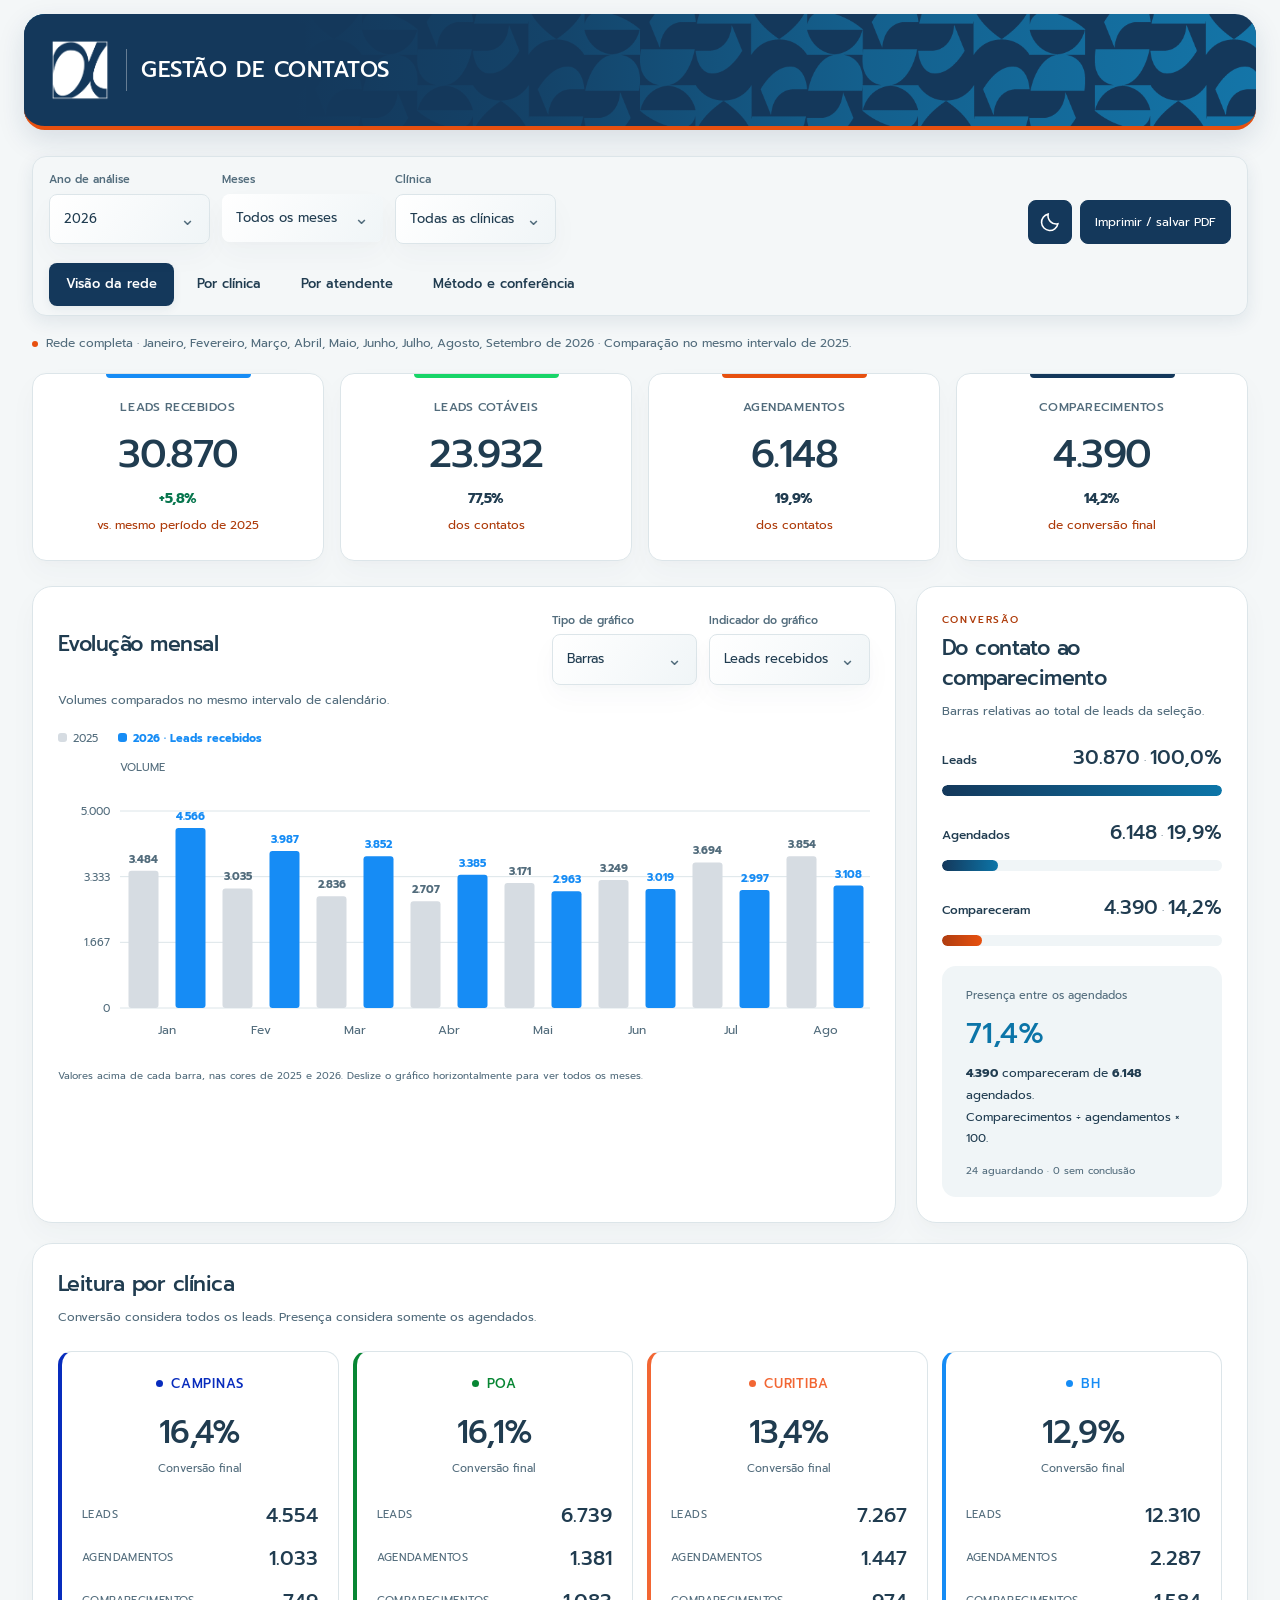
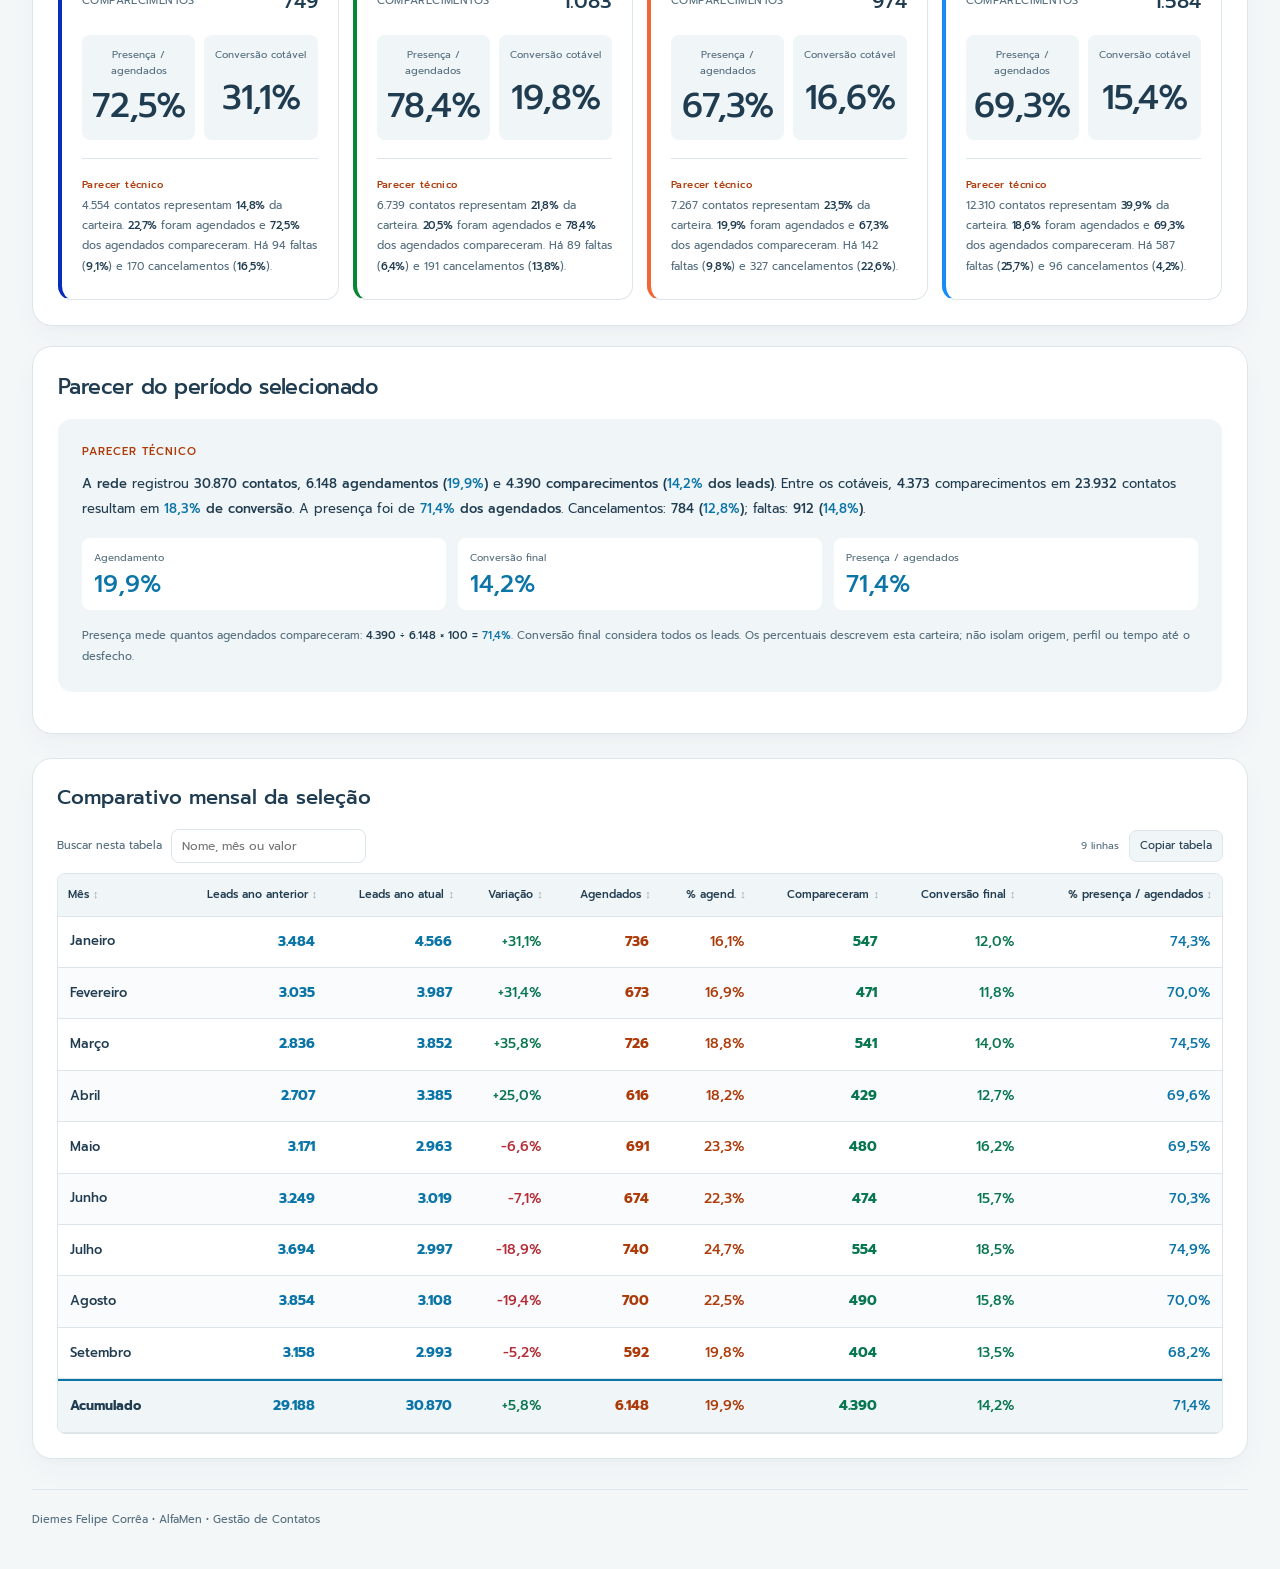
==== index.html @ 76efa522 "Publica relatório Gestão de Contatos e fontes do projeto" ====
<!doctype html>
<html lang="pt-BR"><head><meta charset="utf-8"><meta name="viewport" content="width=device-width,initial-scale=1"><title>AlfaMen | Gestão de Contatos</title><link rel="icon" href="[data-uri]">
<style>
@font-face{font-family:Prompt;src:url('[data-uri]');font-display:swap;font-weight:400}
@font-face{font-family:Prompt;src:url('[data-uri]');font-display:swap;font-weight:500}
@font-face{font-family:Prompt;src:url('[data-uri]');font-display:swap;font-weight:700}
:root{
  --metric-leads:#0c75a8;--metric-qualified:#526f70;--metric-scheduled:#e7500f;--metric-attended:#08764e;--rate-attended:#08764e;--rate-qualified:#526f70;--rate-presence:#0c75a8;
  color-scheme:light;--brand-navy:#14385b;--brand-blue:#0c75a8;--brand-orange:#e7500f;--brand-gray:#dee4e3;
  --bg:#f4f7f8;--surface:#fff;--surface-soft:#f0f5f7;--text:#203c50;--muted:#526c7c;--border:#dce5e9;
  --accent-text:#ad3a09;--shadow:0 3px 8px #14385b04,0 12px 28px #14385b08;--shadow-hover:0 8px 16px #14385b0c,0 26px 52px #14385b20;
  --success:#08764e;--success-soft:#eaf6ef;--warning-soft:#fff3e9;--previous-series:#98aebe;
  --clinic-bh:#0c75a8;--clinic-poa:#14385b;--clinic-campinas:#e7500f;--clinic-curitiba:#526f70;
  --space-1:4px;--space-2:8px;--space-3:12px;--space-4:16px;--space-5:24px;--space-6:32px;--space-7:48px;
  --radius-sm:8px;--radius:14px;--radius-lg:20px;--hover-scale:1.022;--hover-rise:-5px;--duration:320ms;--header-height:130px;
  --font:Prompt,Arial,sans-serif;--focus:0 0 0 4px #e7500f44;--pattern:url('[data-uri]');
}
:root[data-theme=dark]{color-scheme:dark;--bg:#0e2334;--surface:#18364b;--surface-soft:#203f55;--text:#edf4f7;--muted:#bfd0da;--border:#38556b;--accent-text:#ffac84;--success:#9ce0be;--success-soft:#224c42;--warning-soft:#4b362b;--previous-series:#809baa;--clinic-poa:#a8c9e4;--clinic-bh:#68b8df;--clinic-campinas:#ffac84;--clinic-curitiba:#aec7c4;--shadow:0 3px 10px #00000012,0 12px 26px #00000018;--shadow-hover:0 12px 36px #00000044,0 0 0 1px #7aa5bf35}
:root[data-motion=suave]{--hover-scale:1.018;--hover-rise:-4px}
:root[data-motion=flutuante]{--hover-scale:1.030;--hover-rise:-7px}
:root[data-motion=zoom]{--hover-scale:1.045;--hover-rise:-5px}
*{box-sizing:border-box}html{scroll-behavior:smooth;scroll-padding-top:calc(var(--header-height) + 95px)}
body{margin:0;background:var(--bg);color:var(--text);font:400 15px/1.6 var(--font);-webkit-font-smoothing:antialiased}
button,input,select{font:inherit}button,a,summary,select{ -webkit-tap-highlight-color:transparent}
button,a,summary{touch-action:manipulation}a{color:var(--brand-blue);text-underline-offset:3px} :root[data-theme=dark] a{color:#8dcae8}
button{cursor:pointer}button:disabled{cursor:wait;opacity:.6}button:focus-visible,a:focus-visible,select:focus-visible,input:focus-visible,summary:focus-visible,rect:focus-visible{outline:3px solid var(--brand-orange);outline-offset:4px}
button{transition:background var(--duration),border-color var(--duration),transform var(--duration),box-shadow var(--duration)}
button:active{transform:translateY(1px)}.hidden{display:none!important}.skip-link{position:fixed;top:-100px;left:16px;padding:12px;background:var(--surface);z-index:100}.skip-link:focus{top:16px}
.brand-header{position:sticky;top:0;z-index:30;color:#fff;background-color:var(--brand-navy);background-image:linear-gradient(90deg,var(--brand-navy) 0%,var(--brand-navy) 22%,rgba(20,56,91,.82) 42%,rgba(20,56,91,.35) 68%,rgba(20,56,91,0) 100%),var(--pattern);background-repeat:no-repeat,repeat;background-size:100% 100%,900px auto;background-position:center,center 50%;border-bottom:4px solid var(--brand-orange);box-shadow:0 8px 26px #14385b20;transition:background-position 420ms ease}
.brand-header:hover{background-position:center,8px 50%}.header-inner{max-width:1500px;margin:auto;min-height:122px;padding:22px 32px;display:grid;grid-template-columns:270px 1fr auto;align-items:center;gap:32px}.brand-block{padding:12px 0}.brand-block img{display:block;width:248px;max-width:100%;height:auto}.print-logo{display:none!important}
.header-heading{min-width:0}.header-heading h1{margin:2px 0 4px;font-size:clamp(20px,2vw,29px);letter-spacing:-.035em;font-weight:500;line-height:1.25}.header-heading .header-kicker{margin:0;color:#ffb899;letter-spacing:.18em;font-size:10px;font-weight:500}.header-heading .header-subtitle{margin:0;color:#d7e7ef;font-size:12px}
.header-utilities{display:flex;gap:8px;position:relative;isolation:isolate}.header-utilities:before{content:'';position:absolute;z-index:-1;inset:-7px;background:#ffffff10;border:1px solid #ffffff22;border-radius:var(--radius);backdrop-filter:blur(10px)}
.header-utilities:after{content:'';position:absolute;inset:-7px;z-index:3;background:linear-gradient(110deg,transparent 30%,#ffffff30 50%,transparent 70%);opacity:0;pointer-events:none;clip-path:inset(0 round 14px)}.header-utilities:hover:after{animation:sheen 900ms ease-out both}
.header-utilities button{position:relative;border:1px solid #ffffff3a;color:#fff;background:#ffffff0b;border-radius:var(--radius-sm);padding:8px 12px;font-size:12px;white-space:nowrap}.header-utilities button:hover{background:#ffffff1d;border-color:#ffffff8a}
main{max-width:1500px;margin:auto;padding:26px 32px 40px}.toolbar{display:flex;align-items:end;justify-content:space-between;gap:20px}.filters{display:flex;gap:12px;flex-wrap:wrap;position:relative}.filters label,label{font-size:11px;color:var(--muted);font-weight:500;display:grid;gap:5px}.filters label{min-width:145px}.filters label:last-child{min-width:185px}
select,input[type=search]{min-height:43px;background:var(--surface);color:var(--text);border:1px solid var(--border);padding:9px 13px;border-radius:var(--radius-sm);max-width:100%;transition:border-color var(--duration),box-shadow var(--duration)}select:hover,input:hover{border-color:var(--brand-blue)}
button,.button{border:1px solid var(--border);background:var(--surface);color:var(--text);padding:10px 14px;border-radius:var(--radius-sm);text-decoration:none}.toolbar-actions{display:flex;gap:8px}.print-button{background:var(--brand-navy);border-color:var(--brand-navy);color:white;font-size:12px}.print-button:hover{background:var(--brand-blue);border-color:var(--brand-blue)}
.context{font-size:12px;margin:15px 0 20px;color:var(--muted);display:flex;align-items:center;gap:8px}.context:before{content:'';width:6px;height:6px;background:var(--brand-orange);border-radius:50%;flex-shrink:0}
nav{position:sticky;top:var(--header-height);z-index:25;display:flex;gap:6px;align-items:center;padding:9px 0;background:var(--bg);border-bottom:1px solid var(--border);margin:0 0 22px;flex-wrap:wrap}nav button{font-size:13px;background:transparent;border-color:transparent;padding:10px 16px;font-weight:500}nav button:hover{background:var(--surface-soft)}nav button.active{background:var(--brand-navy);color:#fff;box-shadow:0 3px 10px #14385b12}
.cards{display:grid;grid-template-columns:repeat(4,minmax(0,1fr));gap:16px;margin:0 0 25px;overflow:visible}.card{position:relative;z-index:0;overflow:visible;background:var(--surface);border:1px solid var(--border);border-radius:var(--radius);padding:23px 20px 21px;box-shadow:var(--shadow);text-align:center;isolation:isolate}.card:before{content:'';position:absolute;top:0;left:25%;right:25%;height:3px;border-radius:0 0 5px 5px;background:var(--brand-blue)}.card:last-child:before{background:var(--brand-orange)}.card small{display:block;color:var(--muted);font-size:12px;font-weight:500;letter-spacing:.015em}.card strong{display:block;color:var(--text);font-size:clamp(29px,3.1vw,43px);font-weight:500;letter-spacing:-.04em;line-height:1.35;margin:8px 0;font-variant-numeric:tabular-nums}.card span{display:block;font-size:12px;color:var(--accent-text);font-weight:400}.card:after{content:'';position:absolute;z-index:-1;inset:0;border-radius:inherit;background:linear-gradient(120deg,transparent 20%,#0c75a807 80%,#e7500f07);opacity:0;transition:opacity var(--duration)}.card:hover:after{opacity:1}
.card,.clinic,.panel,details{transition:transform var(--duration) cubic-bezier(.2,.7,.2,1),box-shadow var(--duration),border-color var(--duration);transform-origin:center;backface-visibility:hidden}
@media(hover:hover) and (pointer:fine){.card:hover,.card:focus-within,.clinic:hover,.clinic:focus-within{transform:translateY(var(--hover-rise)) scale(var(--hover-scale));box-shadow:var(--shadow-hover);border-color:#9eb9c8;z-index:5}.panel:hover:not(:has(.card:hover,.clinic:hover,details:hover)){transform:translateY(-3px) scale(1.008);box-shadow:var(--shadow-hover)}details:hover:not([open]){transform:translateY(-2px) scale(1.006);box-shadow:var(--shadow)}}
.grid{display:grid;grid-template-columns:1.35fr 1fr;gap:20px}.panel{background:var(--surface);border:1px solid var(--border);padding:25px;border-radius:var(--radius-lg);box-shadow:var(--shadow);margin:20px 0;min-width:0;position:relative}.grid .panel{margin:0}.panel:has(.clinic){overflow:visible}
.eyebrow{font-size:10px;letter-spacing:.16em;text-transform:uppercase;color:var(--accent-text);font-weight:500;margin-bottom:5px}h2{font-size:21px;font-weight:500;letter-spacing:-.025em;margin:0 0 8px;color:var(--text);line-height:1.45}h3{font-size:15px;font-weight:500;color:var(--text);margin:27px 0 12px;line-height:1.55}.sub{font-size:12px;line-height:1.8;color:var(--muted);margin:5px 0 18px}.section-head{display:flex;align-items:center;justify-content:space-between;gap:20px}.section-head label{min-width:200px}
.clinic-grid{display:grid;grid-template-columns:repeat(4,minmax(0,1fr));gap:14px;margin-top:22px}.clinic{padding:20px 18px;border:1px solid var(--border);border-top:3px solid var(--c);border-radius:var(--radius);background:var(--surface);position:relative;min-width:0}.clinic h3{display:flex;align-items:center;gap:8px;margin:0 0 12px;font-size:12px;color:var(--text);letter-spacing:.06em}.clinic h3:before{content:'';background:var(--c);width:7px;height:7px;border-radius:50%;flex-shrink:0}.clinic strong{font-size:34px;line-height:1.3;letter-spacing:-.035em;color:var(--text);font-weight:500}.clinic p{margin:12px 0 0;font-size:11px;line-height:1.8;color:var(--muted);padding-top:10px;border-top:1px solid var(--border)}.line{display:flex;justify-content:space-between;align-items:baseline;gap:14px;margin:12px 0;font-size:12px}.line span{color:var(--muted)}.line b{font-weight:500;font-variant-numeric:tabular-nums}.bar{height:11px;overflow:hidden;border-radius:12px;background:var(--surface-soft);margin-bottom:20px}.bar i{display:block;height:100%;background:linear-gradient(90deg,var(--brand-navy),var(--brand-blue));border-radius:12px;transform-origin:left;transition:transform 800ms cubic-bezier(.16,1,.3,1)}.bar.orange i{background:linear-gradient(90deg,#af3d10,var(--brand-orange))}
.note{margin:16px 0;background:var(--surface-soft);border-left:3px solid var(--brand-blue);padding:15px 18px;border-radius:0 var(--radius-sm) var(--radius-sm) 0;font-size:12px;line-height:1.9;color:var(--text)}.note b{font-weight:500}.warning{background:var(--warning-soft);border-left-color:var(--brand-orange)}
.table-tools{display:flex;align-items:center;gap:14px;justify-content:space-between;margin:13px 0 10px;flex-wrap:wrap}.table-search{display:flex;align-items:center;gap:9px;font-weight:400;color:var(--muted);font-size:11px}.table-search input{font-size:12px;min-height:34px;width:195px;padding:6px 10px}.table-actions{display:flex;align-items:center;gap:10px}.table-count{font-size:10px;color:var(--muted)}.copy-table{padding:6px 10px;font-size:11px;background:var(--surface-soft)}
.table-wrap{overflow:auto;max-width:100%;border-radius:var(--radius-sm);border:1px solid var(--border);max-height:640px;scrollbar-color:var(--previous-series) var(--surface-soft);scrollbar-width:thin}.table-wrap:focus-visible{outline:3px solid var(--brand-orange);outline-offset:3px}.table-wrap table{width:100%;border-collapse:separate;border-spacing:0;font-size:12px;white-space:nowrap;color:var(--text)}thead{position:sticky;top:0;z-index:2}th{background:var(--surface-soft);text-align:right;padding:12px 10px;font-weight:500;color:var(--text);font-size:11px;border-bottom:1px solid var(--border)}th:first-child,td:first-child{text-align:left}td{text-align:right;padding:12px 10px;border-bottom:1px solid var(--border);font-variant-numeric:tabular-nums}td:first-child{font-weight:500}.sort-control{border:0;background:transparent;padding:0;border-radius:3px;color:inherit;font-size:inherit;white-space:nowrap}.sort-control:after{content:' ↕';font-size:11px;opacity:.4}.sort-control:hover{color:var(--accent-text)}th[aria-sort=ascending] .sort-control:after{content:' ↑';opacity:1}th[aria-sort=descending] .sort-control:after{content:' ↓';opacity:1}tr:nth-child(even) td{background:color-mix(in srgb,var(--surface-soft) 42%,var(--surface))}tr:hover td{background:var(--surface-soft)}tr.total td{background:var(--surface-soft);font-weight:700;border-top:2px solid var(--brand-blue);color:var(--text)}td.emphasis{color:var(--accent-text);font-weight:500}.audit td{white-space:normal;text-align:left;min-width:90px}.audit td:last-child{min-width:320px}td .table-empty{color:var(--muted);padding:20px}
details{background:var(--surface);border:1px solid var(--border);border-radius:var(--radius);margin:12px 0;overflow:visible}summary{cursor:pointer;padding:18px 21px;color:var(--text);font-weight:500;font-size:13px;line-height:1.8;list-style:none;position:relative;padding-right:48px}summary:after{content:'+';position:absolute;right:20px;top:15px;color:var(--brand-blue);font-size:22px}details[open]>summary:after{content:'−'}summary::-webkit-details-marker{display:none}details[open]>summary{border-bottom:1px solid var(--border);background:var(--surface-soft);border-radius:var(--radius) var(--radius) 0 0}details>div{padding:7px 22px 22px}details .panel{box-shadow:none}
.checks{display:grid;grid-template-columns:1fr 1fr;gap:25px}.tag{display:inline-block;padding:3px 8px;background:var(--surface-soft);color:var(--muted);border-radius:var(--radius-sm);font-size:11px}footer{border-top:1px solid var(--border);margin-top:30px;padding-top:20px;font-size:11px;color:var(--muted);line-height:1.8}.legend{display:flex;gap:20px;flex-wrap:wrap;margin:10px 0 12px;font-size:11px;color:var(--muted)}.legend i{display:inline-block;width:9px;height:9px;border-radius:3px;background:var(--c);margin-right:6px}.chart-host{position:relative;min-width:0}.chart-svg{display:block;width:100%;overflow:visible}.chart-svg text{font-family:var(--font);fill:var(--muted)}.chart-svg rect[data-month]{cursor:help;transition:opacity 180ms}.chart-svg rect[data-month]:hover,.chart-svg rect[data-month]:focus{opacity:.8}.chart-tip{position:absolute;z-index:8;pointer-events:none;background:var(--surface);color:var(--text);border:1px solid var(--border);padding:13px 15px;border-radius:var(--radius-sm);box-shadow:var(--shadow-hover);font-size:12px;min-width:190px;max-width:250px}.chart-tip b{display:block;color:var(--text);margin-bottom:7px;font-weight:500}.chart-tip .line{margin:4px 0}.chart-tip i{font-style:normal;font-weight:500;font-variant-numeric:tabular-nums}
.reveal-pending{opacity:0;transform:translateY(13px)!important}.reveal-in{opacity:1;transform:none;transition:opacity 520ms ease,transform 520ms ease,box-shadow var(--duration),border-color var(--duration)}
.back-top{position:fixed;bottom:22px;right:22px;border-radius:50%;width:46px;height:46px;padding:0;font-size:22px;background:var(--brand-navy);color:white;border-color:#ffffff30;box-shadow:var(--shadow-hover);z-index:35}.back-top:hover{background:var(--brand-blue)}.toast{position:fixed;left:50%;bottom:24px;transform:translateX(-50%);z-index:90;background:var(--brand-navy);color:white;box-shadow:var(--shadow-hover);padding:12px 20px;border-radius:var(--radius);font-size:12px;max-width:calc(100vw - 30px)}
dialog{border:1px solid var(--border);color:var(--text);background:var(--surface);padding:26px;border-radius:var(--radius-lg);box-shadow:0 40px 100px #071a3266;width:min(980px,calc(100vw - 32px));max-height:calc(100vh - 44px);overflow:auto}dialog::backdrop{background:#091e37a6;backdrop-filter:blur(5px)}.dialog-heading{display:flex;justify-content:space-between;align-items:start;gap:20px;margin-bottom:18px}.dialog-heading h2{margin:0}.dialog-heading button{padding:6px 12px;font-size:12px}.effect-grid{display:grid;grid-template-columns:repeat(3,minmax(0,1fr));gap:22px;padding:20px 6px 28px}.effect-choice{display:block;width:100%;padding:24px 12px;min-height:175px;text-align:center;background:var(--surface);border:1px solid var(--border);border-radius:var(--radius);box-shadow:var(--shadow);transition:transform var(--duration),box-shadow var(--duration),border-color var(--duration)}.effect-choice:hover{transform:translateY(var(--effect-rise)) scale(var(--effect-scale));box-shadow:var(--shadow-hover)}.effect-choice[aria-pressed=true]{border-color:var(--brand-orange);box-shadow:0 0 0 2px #e7500f30}.effect-choice small{font-size:12px;color:var(--muted)}.effect-choice strong{display:block;font-size:34px;font-weight:500;letter-spacing:-.035em;margin:10px 0;color:var(--text)}.effect-choice span{font-size:11px;color:var(--accent-text)}.effect-choice[data-preset=suave]{--effect-scale:1.018;--effect-rise:-4px}.effect-choice[data-preset=flutuante]{--effect-scale:1.030;--effect-rise:-7px}.effect-choice[data-preset=zoom]{--effect-scale:1.045;--effect-rise:-5px}.dialog-actions{display:flex;justify-content:space-between;align-items:center;gap:12px;border-top:1px solid var(--border);padding-top:18px}.dialog-actions button{background:var(--brand-navy);color:white;border-color:var(--brand-navy)}#archiveContent pre{white-space:pre-wrap;font:400 12px/1.8 var(--font);color:var(--text)}#archiveContent>h1{font-size:22px}#archiveContent>h2{margin-top:24px}#archiveContent table{font-size:11px;border-collapse:collapse;width:100%}#archiveContent td,#archiveContent th{text-align:left;white-space:normal}#archiveContent .scroll{overflow:auto}#archiveContent p{font-size:12px;line-height:1.8}#archiveContent details{box-shadow:none}
noscript{display:block;padding:25px;background:var(--warning-soft)}#loading{padding:25px}.print-label{display:none}
@keyframes sheen{0%{opacity:0;transform:translateX(-80%)}20%{opacity:1}100%{opacity:0;transform:translateX(90%)}}
@media(max-width:1150px){.header-inner{grid-template-columns:220px 1fr auto;gap:20px}.brand-block img{width:210px}.header-heading h1{font-size:23px}.header-utilities{flex-direction:column;gap:5px}.header-utilities button{padding:6px 9px;font-size:11px}}
@media(max-width:1024px){.grid{grid-template-columns:1fr}.clinic-grid{grid-template-columns:repeat(2,minmax(0,1fr))}.header-inner{padding:18px 25px;min-height:118px}main{padding:23px 25px}.card strong{font-size:33px}.panel{padding:23px}.cards{gap:12px}.card{padding:22px 13px}.checks{grid-template-columns:1fr;gap:5px}}
@media(max-width:768px){.header-inner{grid-template-columns:175px 1fr;gap:17px}.header-utilities{grid-column:1/-1;flex-direction:row;justify-self:end;margin-top:-2px}.brand-block img{width:175px}.header-heading h1{font-size:21px}.header-kicker{font-size:9px!important}.header-subtitle{font-size:10px!important}.toolbar{align-items:stretch;flex-direction:column;gap:14px}.filters{display:grid;grid-template-columns:1fr 1fr 1.1fr;gap:9px}.filters label,.filters label:last-child{min-width:0}.toolbar-actions{justify-content:end}.cards{grid-template-columns:repeat(2,minmax(0,1fr));gap:14px}.card strong{font-size:37px}.context{font-size:11px;line-height:1.7}.table-tools{gap:9px}nav button{font-size:12px;padding:9px 12px}h2{font-size:20px}.effect-grid{gap:15px}.effect-choice strong{font-size:30px}}
@media(max-width:600px){html{scroll-padding-top:75px}.brand-header{position:relative;background-size:100% 100%,650px auto}.header-inner{grid-template-columns:1fr auto;padding:20px 18px;gap:18px;min-height:0}.brand-block{padding:5px 0}.brand-block img{width:166px}.header-heading{grid-column:1/-1;grid-row:2}.header-heading h1{font-size:26px;line-height:1.2}.header-subtitle{font-size:11px!important;max-width:300px}.header-kicker{font-size:9px!important}.header-utilities{grid-column:2;grid-row:1;margin:0;flex-direction:column}.header-utilities button{font-size:10px;padding:6px 9px}.header-utilities:before{inset:-5px}main{padding:20px 15px 35px}.filters{grid-template-columns:repeat(2,minmax(0,1fr))}.filters label:last-child{grid-column:1/-1}.filters select{font-size:16px;min-height:44px}.context{margin:14px 0 16px}nav{top:0;margin-bottom:19px;gap:3px;padding:7px 0}nav button{padding:8px 9px;font-size:11px;flex:1;white-space:nowrap}.cards{gap:12px;margin-bottom:19px}.card{padding:20px 9px}.card small{font-size:11px}.card strong{font-size:32px}.card span{font-size:10px;line-height:1.7}.panel{padding:19px 15px;margin:17px 0;border-radius:var(--radius)}.grid{gap:17px}h2{font-size:19px}h3{font-size:14px}.clinic-grid{grid-template-columns:1fr;gap:12px}.clinic strong{font-size:35px}.clinic{padding:17px 19px}.clinic .line{font-size:13px}.clinic p{font-size:12px}.section-head{flex-direction:column;align-items:stretch;gap:12px}.section-head select{font-size:16px}.table-tools{flex-direction:column;align-items:stretch}.table-search{justify-content:space-between}.table-search input{font-size:16px;width:64%;max-width:250px}.table-actions{justify-content:space-between}.table-wrap{max-height:540px}.note{padding:13px 14px;font-size:11px}summary{padding:16px 40px 16px 15px;font-size:12px;white-space:normal}details>div{padding:6px 14px 16px}.effect-grid{grid-template-columns:1fr;gap:20px;padding:12px 9px 20px}.effect-choice{min-height:130px;padding:17px}.effect-choice strong{font-size:30px;margin:4px 0}.dialog-actions{align-items:stretch;flex-direction:column}.dialog-actions .sub{margin:0}dialog{padding:20px 16px}.back-top{bottom:17px;right:17px;width:42px;height:42px}.toast{width:calc(100vw - 32px);text-align:center}.table-search label{font-size:11px}}
@media(min-width:1440px){.header-inner{padding-left:40px;padding-right:40px}main{padding-left:40px;padding-right:40px}.card strong{font-size:44px}.cards{gap:19px}}
@media(prefers-reduced-motion:reduce){html{scroll-behavior:auto}*,*:before,*:after{animation:none!important;transition:none!important}.card:hover,.clinic:hover,.panel:hover,details:hover,.effect-choice:hover{transform:none!important}.reveal-pending,.reveal-in{opacity:1!important;transform:none!important}.brand-header:hover{background-position:center,center 50%}}
@media print{@page{size:A4 landscape;margin:12mm}:root,:root[data-theme=dark]{color-scheme:light!important;--bg:#fff;--surface:#fff;--surface-soft:#f0f5f7;--text:#203c50;--muted:#526c7c;--border:#dce5e9;--accent-text:#ad3a09;--clinic-bh:#0c75a8;--clinic-poa:#14385b;--clinic-campinas:#e7500f;--clinic-curitiba:#526f70}body{background:white;font-size:11px}.brand-header{position:static;box-shadow:none;background:none!important;color:var(--brand-navy);border-bottom:2px solid var(--brand-orange)}.header-inner{padding:10px 5px;grid-template-columns:210px 1fr;min-height:0}.screen-logo{display:none!important}.print-logo{display:block!important;width:185px!important}.header-kicker{color:var(--accent-text)!important}.header-subtitle{color:var(--muted)!important}.header-heading h1{font-size:21px}.header-utilities,.toolbar,nav,.table-tools,.back-top,.toast,.skip-link,dialog,.no-print{display:none!important}main{padding:12px 0;max-width:none}.context{font-size:10px}.cards{margin:10px 0 18px;gap:12px;grid-template-columns:repeat(4,1fr)}.card{padding:13px}.card strong{font-size:28px}.card small,.card span{font-size:10px}.card,.clinic,.panel,details{box-shadow:none!important;transform:none!important;opacity:1!important;transition:none!important;animation:none!important;break-inside:avoid}.panel{padding:17px;margin:15px 0}.grid{display:block}.grid .panel{margin:15px 0}.clinic-grid{grid-template-columns:repeat(4,1fr)}.clinic{padding:13px}.clinic strong{font-size:27px}.clinic .line,.clinic p{font-size:10px}.table-wrap{max-height:none;overflow:visible;border-radius:0}.table-wrap table{font-size:9px;white-space:normal;table-layout:auto}thead{position:static;display:table-header-group}th,td{padding:7px 5px;font-size:9px}.sort-control{font-size:9px;pointer-events:none}.sort-control:after{display:none}.audit td:last-child{min-width:0}.legend{font-size:10px}.chart-tip{display:none!important}h2{font-size:17px}h3{font-size:13px}.note{font-size:10px}details>summary{font-size:12px}footer{font-size:9px}.reveal-pending{opacity:1;transform:none!important}.print-label{display:block}*{print-color-adjust:exact;-webkit-print-color-adjust:exact}}


/* Hierarquia editorial e menus da revisão solicitada. */
:root[data-theme=dark]{--rate-attended:#9ce0be;--rate-qualified:#aec7c4;--rate-presence:#8dcae8}
.header-utilities button{display:grid;place-items:center;min-width:44px;min-height:44px;padding:9px}
.filters{display:grid;grid-template-columns:repeat(4,minmax(120px,1fr));gap:var(--space-3)}
.filters label,.filters label:last-child{min-width:0}.toolbar{align-items:end}.toolbar-actions{flex-wrap:wrap}
.native-select{position:absolute!important;opacity:0!important;width:1px!important;height:1px!important;pointer-events:none!important;padding:0!important;min-height:0!important}
.select-shell{position:relative;min-width:0}.select-trigger{display:flex;align-items:center;justify-content:space-between;gap:var(--space-3);width:100%;min-height:44px;text-align:left;position:relative;overflow:hidden;background:linear-gradient(125deg,var(--surface),var(--surface-soft));border-color:var(--border);box-shadow:var(--shadow);font-size:13px;font-weight:400}
.select-trigger:after{content:'⌄';font-size:18px;color:var(--muted);flex-shrink:0}.select-trigger:before{content:'';position:absolute;inset:0;background:linear-gradient(110deg,transparent 20%,#0c75a813 50%,transparent 80%);transform:translateX(-100%);pointer-events:none;transition:transform 600ms}
.select-trigger:hover:before{transform:translateX(100%)}.select-trigger:hover{border-color:var(--brand-blue);box-shadow:var(--shadow-hover);transform:translateY(-2px)}
.select-menu{position:absolute;top:calc(100% + 8px);left:0;right:0;min-width:180px;z-index:80;padding:var(--space-2);background:var(--surface);border:1px solid var(--border);border-radius:var(--radius);box-shadow:var(--shadow-hover);max-height:300px;overflow:auto;animation:menu-cascade 180ms ease-out both}
.select-menu[hidden]{display:none}.select-open{z-index:81}.select-option{display:block;width:100%;border:0;box-shadow:none;padding:10px 12px;text-align:left;font-size:13px;border-radius:var(--radius-sm);background:transparent;min-height:42px;font-weight:400;color:var(--text)}
.select-option:hover,.select-option:focus-visible{background:var(--surface-soft);color:var(--text)}.select-option[aria-selected=true]{background:var(--surface-soft);font-weight:500;color:var(--accent-text)}.select-option[aria-selected=true]:after{content:' ✓';float:right}.team-controls{display:flex;gap:var(--space-3);flex-wrap:wrap}.team-controls label{min-width:210px}
.cards .card{padding:var(--space-5);text-align:left;overflow:visible;background:linear-gradient(140deg,var(--surface) 30%,var(--surface-soft));min-height:168px}.cards .card:before{height:4px;background:var(--kpi-color,var(--brand-blue))}.metric-leads{--kpi-color:var(--metric-leads)}.metric-qualified{--kpi-color:var(--metric-qualified)}.metric-scheduled{--kpi-color:var(--metric-scheduled)}.metric-attended{--kpi-color:var(--metric-attended)}
.cards .card small{display:block;max-width:calc(100% - 35px);color:var(--muted);font-size:12px}.cards .card strong{font-size:46px;margin:12px 0 6px;line-height:1.15}.cards .card span{font-size:11px}.kpi-symbol{position:absolute;right:20px;top:18px;width:30px;height:30px;border-radius:var(--radius-sm);display:grid;place-items:center;background:var(--surface-soft);color:var(--kpi-color);font-size:20px;font-weight:500}
.ranking-card,.table-card{display:block;background:var(--surface);border:1px solid var(--border);border-radius:var(--radius-lg);padding:var(--space-5);margin:var(--space-5) 0;box-shadow:var(--shadow);min-width:0;position:relative;transition:transform var(--duration),box-shadow var(--duration),border-color var(--duration)}
.ranking-card>h3{font-size:20px;margin:0 0 18px;line-height:1.4}.ranking-opinion{padding:var(--space-4) var(--space-5);background:var(--surface-soft);border-radius:var(--radius);margin-bottom:var(--space-5);border-left:3px solid var(--brand-blue)}.ranking-opinion>b{font-size:11px;color:var(--accent-text);text-transform:uppercase;letter-spacing:.08em}.ranking-opinion p{font-size:13px;line-height:1.85;margin:8px 0}.ranking-opinion strong{font-weight:500;color:var(--text)}.ranking-opinion .sub{font-size:11px;margin-bottom:0}
.technical{background:var(--surface-soft);padding:var(--space-5);border-radius:var(--radius);margin:var(--space-4) 0}.technical-label{font-size:11px;text-transform:uppercase;letter-spacing:.09em;color:var(--accent-text);font-weight:500}.technical p{font-size:13px;line-height:1.9;margin:12px 0}.technical p b{color:var(--text);font-weight:500}.technical .technical-foot{font-size:11px;color:var(--muted);margin-bottom:0}
.insight-metrics,.clinic-rates{display:grid;grid-template-columns:repeat(3,minmax(0,1fr));gap:var(--space-3);margin:var(--space-4) 0}.metric-pill{border-radius:var(--radius-sm);padding:var(--space-3);background:var(--surface);display:grid;gap:5px}.metric-pill span{font-size:10px;color:var(--muted);line-height:1.5}.metric-pill b{font-size:24px;font-weight:500;line-height:1.2;font-variant-numeric:tabular-nums;color:var(--text)}.metric-pill.presence b{color:var(--rate-presence)}.metric-pill.attended b{color:var(--rate-attended)}.metric-pill.qualified b{color:var(--rate-qualified)}.metric-pill.scheduled b{color:var(--accent-text)}
.clinic{background:linear-gradient(155deg,var(--surface) 40%,var(--surface-soft));padding:24px 20px;border-top:4px solid var(--c)}.clinic h3{font-size:14px}.clinic-main{display:grid;gap:4px;margin:18px 0}.clinic-main strong{font-size:42px;color:var(--rate-attended);letter-spacing:-.04em}.clinic-main>span{font-size:11px;color:var(--muted)}.clinic .line b{font-size:18px}.clinic-rates{grid-template-columns:1fr 1fr;gap:8px}.clinic-rates .metric-pill{padding:10px 8px}.clinic-rates .metric-pill b{font-size:21px}.clinic .clinic-opinion{font-size:11px;line-height:1.9;margin-top:18px}.clinic-opinion>b{color:var(--accent-text);font-weight:500}
.presence-explainer{padding:var(--space-4) var(--space-5);border-radius:var(--radius);background:var(--surface-soft);margin-top:var(--space-4)}.presence-explainer>span{font-size:11px;color:var(--muted)}.presence-explainer>strong{display:block;font-size:35px;color:var(--rate-presence);font-weight:500;margin:4px 0}.presence-explainer p{font-size:12px;line-height:1.8;margin:7px 0}.presence-explainer small{font-size:10px;color:var(--muted)}.funnel-value span strong{font-size:20px;font-weight:500;color:var(--text)}.section-intro{padding:10px 0}
.ranking-card .report-table,.table-card .report-table{margin-top:0}.table-wrap table{font-size:13px}.table-wrap td{padding:14px 12px}.table-wrap th{font-size:11px}.table-wrap td.emphasis{font-size:15px}.table-wrap tbody tr:hover td{background:var(--surface-soft)}
@keyframes menu-cascade{from{opacity:0;transform:translateY(-9px) scale(.98)}to{opacity:1;transform:translateY(0) scale(1)}}
@media(hover:hover) and (pointer:fine){.ranking-card:hover,.table-card:hover{transform:translateY(-3px) scale(1.008);box-shadow:var(--shadow-hover);border-color:var(--previous-series)}.panel:has(.ranking-card:hover,.table-card:hover):hover{transform:none}.ranking-card:has(.select-open):hover{transform:none}}
@media(max-width:1150px){.toolbar{align-items:stretch;flex-direction:column}.toolbar-actions{justify-content:end}.cards .card strong{font-size:39px}}
@media(max-width:768px){.filters{grid-template-columns:repeat(2,minmax(0,1fr))}.filters label:last-child{grid-column:auto}.section-head{flex-wrap:wrap}.section-head label{min-width:0}.team-controls{width:100%}.team-controls label{flex:1;min-width:190px}.ranking-card,.table-card{padding:20px}.clinic-grid{grid-template-columns:repeat(2,minmax(0,1fr))}.cards .card strong{font-size:38px}.cards .card{padding:20px}.select-trigger{font-size:13px}.select-menu{min-width:160px}.technical{padding:20px}}
@media(max-width:600px){.cards .card{padding:20px 14px;min-height:155px}.cards .card strong{font-size:35px}.cards .card small{font-size:11px;max-width:100%;padding-right:20px}.kpi-symbol{right:10px;top:15px;width:23px;height:23px;font-size:16px}.clinic-grid{grid-template-columns:1fr}.clinic .clinic-main strong{font-size:43px}.clinic-rates .metric-pill b{font-size:25px}.ranking-card,.table-card{padding:19px 15px;border-radius:var(--radius);margin:18px 0}.ranking-card>h3{font-size:18px}.ranking-opinion{padding:15px}.ranking-opinion p{font-size:12px}.insight-metrics{grid-template-columns:1fr;gap:8px}.insight-metrics .metric-pill{display:flex;justify-content:space-between;align-items:center}.technical{padding:16px}.technical p{font-size:12px}.team-controls{display:grid;grid-template-columns:1fr}.team-controls label{min-width:0}.filters .select-menu{min-width:0}.select-option{font-size:12px;min-height:44px}.select-trigger{font-size:12px;gap:8px;padding:10px}.toolbar-actions{justify-content:space-between}.toolbar-actions button{font-size:11px}.select-menu{max-height:260px}.table-wrap th .sort-control{min-height:32px}}
@media(prefers-reduced-motion:reduce){.select-trigger:hover,.ranking-card:hover,.table-card:hover{transform:none!important}.select-trigger:before{display:none}.select-menu{animation:none!important}}
@media print{:root,:root[data-theme=dark]{--rate-attended:#08764e;--rate-qualified:#526f70;--rate-presence:#0c75a8}}
@media print{.select-shell,.team-controls{display:none!important}.ranking-card,.table-card{box-shadow:none!important;transform:none!important;padding:16px;border-radius:0;break-inside:auto}.ranking-card h3{font-size:14px}.ranking-opinion{padding:12px}.ranking-opinion p,.technical p{font-size:10px}.technical{padding:12px}.technical .technical-foot{font-size:9px}.insight-metrics{grid-template-columns:repeat(3,1fr)}.metric-pill b{font-size:20px}.cards .card{min-height:0;padding:14px}.cards .card strong{font-size:28px}.kpi-symbol{display:none}.clinic-main strong{font-size:28px}.clinic .line b{font-size:13px}.clinic-opinion{font-size:9px!important}.clinic-rates .metric-pill b{font-size:17px}.presence-explainer>strong{font-size:24px}.table-wrap table,.table-wrap td,.table-wrap th{font-size:9px}.table-wrap td{padding:7px 5px}.table-wrap td.emphasis{font-size:10px}}

/* Seleção múltipla e destaque de números. */
:root{--negative:#b42c36;--neutral-rate:#526c7c}:root[data-theme=dark]{--negative:#ff959d;--neutral-rate:#bfd0da}
.filters{grid-template-columns:repeat(3,minmax(140px,1fr))}.filter-label{display:block;font-size:11px;color:var(--muted);font-weight:500;margin-bottom:5px}.month-filter{min-width:0}.month-picker{position:relative;margin:0;border:0;background:transparent;box-shadow:none!important;transform:none!important}.month-picker>summary{list-style:none;padding:10px 14px;font-size:13px;font-weight:400;line-height:1.6;border-radius:var(--radius-sm)}.month-picker>summary:after{position:static;content:'⌄';font-size:18px;color:var(--muted)}.month-picker[open]{z-index:85}.month-picker[open]>summary{border:1px solid var(--brand-blue);border-radius:var(--radius-sm)}.month-picker>summary::-webkit-details-marker{display:none}.month-menu{position:absolute;top:calc(100% + 8px);left:0;right:0;min-width:190px;max-height:330px;overflow:auto;padding:8px;background:var(--surface);border:1px solid var(--border);border-radius:var(--radius);box-shadow:var(--shadow-hover);animation:menu-cascade 180ms ease-out both;z-index:85}.month-menu>button{width:100%;text-align:left;border:0;background:var(--surface-soft);font-size:12px;font-weight:500;margin-bottom:6px}.month-option{display:flex!important;grid-column:auto!important;align-items:center;gap:10px;padding:8px 10px;min-height:39px;min-width:0!important;font-size:12px;font-weight:400;color:var(--text);border-radius:var(--radius-sm);cursor:pointer}.month-option:hover{background:var(--surface-soft)}.month-option input{width:17px;height:17px;accent-color:var(--brand-blue)}
.percent-value{font-weight:700!important;color:var(--rate-presence);font-variant-numeric:tabular-nums}.variation-positive{color:var(--rate-attended)!important}.variation-negative{color:var(--negative)!important}.variation-neutral{color:var(--neutral-rate)!important}.table-wrap td.rate-cell,.table-wrap td.variation-cell,.table-wrap td.count-cell{font-size:14px;font-weight:700;font-variant-numeric:tabular-nums}.table-wrap td.rate-presence,.table-wrap td.count-leads{color:var(--rate-presence)}.table-wrap td.rate-scheduled,.table-wrap td.count-scheduled{color:var(--accent-text)}.table-wrap td.rate-attended,.table-wrap td.count-attended{color:var(--rate-attended)}.table-wrap td.rate-qualified,.table-wrap td.count-qualified{color:var(--rate-qualified)}.rate-cell .percent-value,.variation-cell .percent-value{color:inherit}.metric-pill b,.clinic-main strong,.presence-explainer>strong{font-weight:700!important}
@media(max-width:768px){.filters{grid-template-columns:repeat(3,minmax(0,1fr))}.month-menu{min-width:170px}}@media(max-width:600px){.filters{grid-template-columns:repeat(2,minmax(0,1fr))}.filters>label:last-child{grid-column:1/-1}.month-picker>summary{padding:10px;font-size:12px}.month-menu{min-width:155px}.month-option{min-height:44px}}
@media print{.month-filter{display:none!important}:root,:root[data-theme=dark]{--negative:#b42c36;--neutral-rate:#526c7c}.table-wrap td.rate-cell,.table-wrap td.variation-cell,.table-wrap td.count-cell{font-size:10px}}

/* Hierarquia mais discreta: os volumes e as taxas compartilham o espaço. */
.cards .card span .percent-value{font-size:14px;font-weight:700!important}.header-heading h1{letter-spacing:.025em}.chart-svg .chart-label-previous{fill:var(--muted)!important}
:root{--header-accent:#ffb899}
.header-inner{grid-template-columns:270px minmax(0,1fr) 270px}.header-heading{text-align:center}.header-heading .header-subtitle{color:var(--header-accent);font-weight:700;font-size:12px;line-height:1.65;margin:7px auto 0;max-width:470px}.header-utilities{justify-self:end;grid-column:3;grid-row:1}.header-heading{grid-column:2;grid-row:1}
.cards .card{text-align:center;padding:24px 18px;min-height:158px;background:var(--surface)}.cards .card small{max-width:none;padding:0;font-size:12px;text-align:center}.cards .card strong{font-size:39px;font-weight:500;line-height:1.25;margin:12px 0 8px}.cards .card span{display:block;font-size:12px;line-height:1.65}.cards .card .percent-value{font-weight:500!important;font-size:inherit}.kpi-symbol{display:none}
.clinic{padding:22px 20px;background:var(--surface)}.clinic h3{justify-content:center;font-size:13px;margin-bottom:18px}.clinic-main{text-align:center;margin:14px 0 22px;gap:6px}.clinic-main strong{font-size:32px!important;font-weight:500!important;color:var(--text)}.clinic-main>span{font-size:11px}.clinic .line{font-size:12px;margin:11px 0;align-items:center}.clinic .line b{font-size:20px;font-weight:500}.clinic-rates{gap:9px;margin-top:18px}.clinic-rates .metric-pill{text-align:center;padding:12px 8px;background:var(--surface-soft)}.clinic-rates .metric-pill b{font-size:20px!important;font-weight:500!important}.clinic-rates .metric-pill span{font-size:10px;line-height:1.6}.clinic .clinic-opinion{font-size:11px;line-height:1.85;text-align:left;margin-top:18px;padding-top:16px}.clinic-opinion .percent-value{font-size:inherit;font-weight:500!important;color:var(--text)}.clinic-opinion>b{font-size:10px;letter-spacing:.04em}.metric-pill b{font-weight:500!important}.presence-explainer>strong{font-size:29px;font-weight:500!important}.technical .percent-value,.ranking-opinion .percent-value{font-weight:500!important}.percent-value{font-weight:500!important}
.chart-data-label{font-size:11px;font-weight:500;fill:var(--text)!important;paint-order:stroke;stroke:var(--surface);stroke-width:3px;stroke-linejoin:round;pointer-events:none}.chart-label-note{font-size:10px;color:var(--muted);margin:9px 0 0;line-height:1.65}
@media(max-width:1150px){.header-inner{grid-template-columns:220px minmax(0,1fr) 220px}.cards .card strong{font-size:36px}}
@media(max-width:900px){.header-inner{grid-template-columns:175px minmax(0,1fr) 44px;gap:20px}.header-utilities{grid-column:3;grid-row:1;flex-direction:row;margin:0;justify-self:end}.header-heading{grid-column:2;grid-row:1}.header-heading .header-subtitle{font-size:11px!important}.header-heading h1{font-size:22px}.brand-block img{width:175px}}
@media(max-width:600px){.header-inner{grid-template-columns:1fr 44px;gap:19px;padding:20px 18px}.header-utilities{grid-column:2;grid-row:1}.header-heading{grid-column:1/-1;grid-row:2}.header-heading h1{font-size:25px}.header-heading .header-subtitle{max-width:310px;font-size:11px!important}.brand-block img{width:166px}.cards .card{padding:20px 12px;min-height:148px}.cards .card strong{font-size:33px}.cards .card small{font-size:11px}.cards .card span{font-size:11px}.clinic-main strong{font-size:31px!important}.clinic .line b{font-size:20px}.clinic-rates .metric-pill b{font-size:21px!important}.clinic .clinic-opinion{font-size:12px}.clinic-rates .metric-pill span{font-size:11px}}
@media print{.header-inner{grid-template-columns:210px 1fr}.header-heading{grid-column:2;grid-row:1}.header-heading .header-subtitle{color:var(--accent-text)!important}.cards .card{min-height:0;padding:13px}.cards .card strong{font-size:28px}.clinic-main strong{font-size:25px!important}.clinic .line b{font-size:14px}.clinic-rates .metric-pill b{font-size:16px!important}.clinic .clinic-opinion{font-size:9px}.chart-data-label{font-size:11px}}

.grid{grid-template-columns:minmax(0,2.6fr) minmax(260px,1fr)}.chart-host{overflow-x:auto;overflow-y:hidden;padding-bottom:4px}.chart-data-label{font-size:11px}.theme-control{position:relative;display:flex;align-items:center}.theme-control>button{display:grid;place-items:center;width:44px;height:44px;padding:9px;background:var(--brand-navy);border-color:var(--brand-navy);color:white}.theme-control>button:hover{background:var(--brand-blue);transform:translateY(-2px);box-shadow:var(--shadow-hover)}.theme-hint{position:absolute;bottom:calc(100% + 10px);right:0;white-space:nowrap;background:var(--brand-navy);color:white;border-radius:var(--radius-sm);padding:8px 12px;font-size:11px;box-shadow:var(--shadow-hover);opacity:0;visibility:hidden;transform:translateY(4px);transition:opacity 180ms,transform 180ms;pointer-events:none;z-index:90}.theme-control:hover .theme-hint,.theme-control:focus-within .theme-hint{visibility:visible;opacity:1;transform:none}
@media(max-width:1024px){.grid{grid-template-columns:1fr}}@media print{.grid{display:block}.chart-host{overflow:visible}.chart-svg{width:100%!important;min-width:0!important}.theme-control{display:none!important}.chart-label-note{display:none}}

:root,:root[data-theme=dark]{--previous-series:var(--muted)}:root{--metric-scheduled:var(--accent-text)}:root[data-theme=dark]{--metric-leads:#68b8df;--metric-qualified:#aec7c4;--metric-scheduled:#ffac84;--metric-attended:#9ce0be}
@media print{:root,:root[data-theme=dark]{--metric-leads:#0c75a8;--metric-qualified:#526f70;--metric-scheduled:#ad3a09;--metric-attended:#08764e}}

/* Cores de clínica extraídas da imagem fornecida; métricas são uma paleta independente. */
:root,:root[data-theme=dark]{--previous-series:#d6dce2;--metric-leads:#168cf5;--metric-qualified:#18d568;--metric-scheduled:#e7500f;--metric-attended:#14385b;--clinic-bh:#168cf5;--clinic-campinas:#082cbd;--clinic-curitiba:#f26633;--clinic-poa:#078633}
.clinic{border-left:4px solid var(--c);border-top:1px solid var(--border)}.clinic h3{color:var(--c)}.clinic-name{color:var(--clinic-color);font-weight:500}.chart-data-label{stroke:var(--brand-navy);stroke-width:1.5px;paint-order:stroke;stroke-linejoin:round}
:root[data-theme=dark] .clinic-name{background:#f8fafb;padding:1px 5px;border-radius:4px}
@media print{:root,:root[data-theme=dark]{--previous-series:#d6dce2;--metric-leads:#168cf5;--metric-qualified:#18d568;--metric-scheduled:#e7500f;--metric-attended:#14385b;--clinic-bh:#168cf5;--clinic-campinas:#082cbd;--clinic-curitiba:#f26633;--clinic-poa:#078633}.clinic-name{background:transparent!important;padding:0!important}}

/* Rótulos sem contorno, sombra ou efeitos; somente cor e negrito. */
.chart-data-label{stroke:none!important;stroke-width:0!important;filter:none!important;text-shadow:none!important;font-weight:700;paint-order:normal}

.chart-controls{display:flex;gap:12px;flex-wrap:wrap;align-items:flex-end}.chart-controls label{min-width:145px}.chart-series-line{pointer-events:none}@media(max-width:640px){.chart-controls{width:100%}.chart-controls label{flex:1;min-width:130px}}
:root{--chart-guide:#52677b}:root[data-theme=dark]{--metric-attended:#70b7ff;--chart-guide:#b8cee0}@media print{:root,:root[data-theme=dark]{--metric-attended:#14385b;--chart-guide:#52677b}}
.header-inner{display:grid;grid-template-columns:64px 1px minmax(0,1fr);align-items:center;justify-items:stretch;gap:14px;min-height:96px}.brand-block{display:grid;place-items:center;grid-column:1;grid-row:1;width:64px;height:64px;padding:0}.brand-block img{width:60px;height:60px;max-height:60px;object-fit:contain}.header-divider{grid-column:2;grid-row:1;width:1px;height:42px;background:rgba(255,255,255,.35)}.header-heading{grid-column:3;grid-row:1;justify-self:start;text-align:left}.header-heading h1{margin:0;font-size:clamp(15px,2.1vw,22px);line-height:1.25;letter-spacing:.025em}.header-utilities{grid-column:4;grid-row:1}@media(max-width:600px){.header-inner{grid-template-columns:40px 1px minmax(0,1fr);gap:8px;min-height:56px;padding:12px 18px}.brand-block{width:40px;height:40px}.brand-block img{width:38px;height:38px;max-height:38px}.header-divider{height:30px}.header-heading{grid-column:3;grid-row:1;text-align:left}.header-heading h1{font-size:clamp(11px,3vw,17px)}}@media print{.header-inner{grid-template-columns:64px 1px minmax(0,1fr);gap:14px}.header-divider{background:var(--brand-navy)}.header-heading{grid-column:3;grid-row:1;text-align:left}}
.brand-header{position:relative;top:auto;width:min(1440px,calc(100% - 48px));margin:14px auto 0;border-radius:21px;overflow:hidden;padding:8px 0;border-bottom:4px solid var(--brand-orange);box-shadow:0 10px 28px rgba(20,56,91,.13)}.header-inner{min-height:96px;padding:0 24px}.header-symbol{display:block!important;width:60px!important;height:60px!important;max-height:60px!important;object-fit:contain;filter:none;transform:none}@media(max-width:680px){.brand-header{width:calc(100% - 24px);margin:10px auto 0;border-radius:16px;padding:5px 0}.header-inner{padding:0 13px;min-height:56px}}@media(max-width:600px){.header-symbol{width:38px!important;height:38px!important;max-height:38px!important}}@media print{.brand-header{width:100%;margin:0;border-radius:16px;background:var(--brand-navy)!important;color:#fff!important;padding:6px 0}.header-heading h1{color:#fff!important}.header-divider{background:rgba(255,255,255,.35)}.header-symbol{width:60px!important;height:60px!important;max-height:60px!important}.header-inner{padding:0 16px;min-height:76px}}
.print-dialog{width:min(430px,calc(100vw - 28px));box-sizing:border-box;border:1px solid #d8e3e9;border-radius:21px;padding:28px 24px 22px;background:#fff;color:#203e53;box-shadow:0 18px 65px #102d4540}.print-dialog::backdrop{background:rgba(29,53,67,.52);backdrop-filter:blur(3px)}.print-dialog h2{font-size:18px;margin:0 24px 10px 0;font-weight:700}.print-dialog>p{color:#526f83;font-size:12px;line-height:1.6;margin:0 0 18px}.print-close{position:absolute;right:18px;top:16px;border:0;background:transparent;color:#526f83;padding:4px 7px;font-size:19px}.print-choice{display:flex;flex-direction:column;text-align:left;width:100%;gap:5px;padding:15px;margin:8px 0;border:1px solid #d8e3e9;border-radius:14px;background:#fff;color:#203e53;cursor:pointer;transition:background .18s,border-color .18s,transform .18s}.print-choice strong{font-size:12px;font-weight:700}.print-choice>span{font-size:12px;color:#526f83;line-height:1.5}.print-choice:hover{background:#f1f7fb;border-color:#81b5d6;transform:translateY(-1px)}.print-choice:focus-visible{outline:3px solid #168cf5;outline-offset:2px}.print-dialog-actions{display:flex;justify-content:flex-end;margin-top:16px}.print-dialog-actions button{background:transparent;border:0;color:#526f83;padding:5px 10px;font-size:12px}@media print{:root[data-print-scope=all] main>section{display:block!important;break-before:page}:root[data-print-scope=all] main>section#overview{break-before:auto}:root[data-print-scope=selected] main>section{display:none!important}:root[data-print-scope=selected] main>section[data-print-selected=true]{display:block!important}main>section:before{content:attr(data-print-title);display:block;font-size:18px;font-weight:700;color:var(--brand-navy);margin:10px 0 14px}section .panel,section .ranking-card,section details{break-inside:auto}section h2,section h3,section summary{break-after:avoid}.chart-host{overflow:visible!important}.chart-svg{width:100%!important;min-width:0!important;max-width:100%}.chart-month-region,.chart-month-guide,.chart-label-note,.chart-controls,.team-controls,.select-shell,.month-picker{display:none!important}main>section details>div{display:block!important}.print-dialog{display:none!important}}
.report-controls{position:sticky;top:0;z-index:40;background:var(--bg);border:1px solid var(--border);border-radius:14px;padding:14px 16px 0;margin:0 0 18px;box-shadow:0 6px 18px rgba(20,56,91,.09)}.report-controls .toolbar{position:relative}.report-controls nav{position:static;top:auto;z-index:auto;margin:10px 0 0;padding:9px 0;border-bottom:0;background:transparent}.report-controls .select-menu,.report-controls .month-menu{z-index:60}.brand-header{position:relative;top:auto}html{scroll-padding-top:190px}@media(max-width:768px){.report-controls{padding:12px 12px 0}.report-controls .toolbar{gap:10px}.report-controls .toolbar-actions{justify-content:flex-end}.report-controls nav{margin-top:8px}}@media(max-width:600px){.report-controls{padding:10px 9px 0;border-radius:12px}.report-controls nav{gap:3px;padding:7px 0}.report-controls nav button{font-size:10px;padding:8px 6px}html{scroll-padding-top:300px}}@media print{.report-controls{display:none!important}}

.cards .card small{text-transform:uppercase;letter-spacing:.045em}.clinic .line>span{text-transform:uppercase;font-size:11px;letter-spacing:.035em}.participation-tip{position:fixed;z-index:120;pointer-events:none;width:340px;max-width:calc(100vw - 24px);background:var(--surface);color:var(--text);border:1px solid var(--border);border-top:4px solid var(--brand-orange);border-radius:var(--radius-sm);box-shadow:var(--shadow-hover);padding:18px 15px;font-size:12px}.participation-title{font-size:11px;font-weight:500;letter-spacing:.035em;color:var(--text)}.participation-metric{font-size:10px;color:var(--muted);margin:5px 0 12px}.participation-row{padding:10px 0;border-bottom:1px solid var(--border)}.participation-unit{display:flex;align-items:center;gap:9px}.participation-unit>i{width:8px;height:8px;flex:0 0 8px;border-radius:50%}.participation-unit>b{margin-left:auto;font-weight:700;font-size:13px;color:var(--text)}.participation-count{padding-left:17px;margin-top:5px;color:var(--muted);font-size:11px;font-variant-numeric:tabular-nums}.participation-foot{margin-top:12px;font-size:10px;line-height:1.65;color:var(--muted)}
@media print{.participation-tip{display:none!important}}

</style></head><body><a class="skip-link" href="#reportNavigation">Ir para os relatórios</a>
<header class="brand-header"><div class="header-inner">
<div class="brand-block"><img class="header-symbol" src="[data-uri]" alt="AlfaMen"></div><span class="header-divider" aria-hidden="true"></span>
<div class="header-heading"><h1>GESTÃO DE CONTATOS</h1></div>
</div></header>
<main><div class="report-controls no-print" id="reportControls"><div class="toolbar"><div class="filters"><label>Ano de análise<select id="year"><option>2026</option><option>2025</option></select></label><div class="month-filter"><span class="filter-label">Meses</span><div id="monthFilter"></div></div><label>Clínica<select id="clinic"><option value="">Todas as clínicas</option></select></label></div><div class="toolbar-actions"><div class="theme-control"><button id="themeToggle" type="button" aria-pressed="false" aria-label="Ativar modo noturno" aria-describedby="themeHint"></button><span id="themeHint" class="theme-hint" role="tooltip">Ativar modo noturno</span></div><button id="print" class="print-button" type="button">Imprimir / salvar PDF</button></div></div>
<nav id="reportNavigation" role="tablist" aria-label="Relatórios"><button id="tab-overview" role="tab" type="button" aria-controls="overview" aria-selected="true" data-view="overview" class="active">Visão da rede</button><button id="tab-clinics" role="tab" type="button" aria-controls="clinics" aria-selected="false" data-view="clinics">Por clínica</button><button id="tab-staff" role="tab" type="button" aria-controls="staff" aria-selected="false" data-view="staff">Por atendente</button><button id="tab-method" role="tab" type="button" aria-controls="method" aria-selected="false" data-view="method">Método e conferência</button></nav></div><p id="context" class="context" aria-live="polite"></p>
<noscript>Ative o JavaScript no navegador para visualizar os relatórios.</noscript><div id="loading">Carregando indicadores…</div><div id="cards" class="cards"></div><section id="overview" role="tabpanel" aria-labelledby="tab-overview"></section><section id="clinics" role="tabpanel" aria-labelledby="tab-clinics" class="hidden"></section><section id="staff" role="tabpanel" aria-labelledby="tab-staff" class="hidden"></section><section id="method" role="tabpanel" aria-labelledby="tab-method" class="hidden"></section>
<footer>Diemes Felipe Corrêa • AlfaMen • Gestão de Contatos</footer>
<button id="backTop" class="back-top hidden no-print" type="button" aria-label="Voltar ao topo">↑</button>
<dialog id="printDialog" class="print-dialog no-print" aria-labelledby="printDialogTitle"><button id="printClose" class="print-close" type="button" aria-label="Fechar">×</button><h2 id="printDialogTitle">IMPRIMIR RELATÓRIO</h2><p>Escolha o conteúdo que deseja imprimir ou salvar em PDF.</p><button id="printAll" class="print-choice" type="button"><strong>RELATÓRIO COMPLETO</strong><span>Todas as abas, cada uma começando em uma nova folha.</span></button><button id="printSelected" class="print-choice" type="button"><strong>ABA SELECIONADA</strong><span>Será impressa: <span id="printTabName"></span></span></button><div class="print-dialog-actions"><button id="printCancel" type="button">Cancelar</button></div></dialog>
<div id="toast" class="toast hidden no-print" role="status" aria-live="polite"></div>
<dialog id="archiveDialog" aria-labelledby="archiveTitle"><div class="dialog-heading"><h2 id="archiveTitle">Acervo</h2><button type="button" data-close-dialog>Fechar</button></div><div id="archiveContent"></div></dialog>
<template id="embeddedHistory"><h1>Acervo histórico · Janeiro a julho de 2026</h1><p>Transcrição integral dos 35 conteúdos de página dos PDFs anteriores. Tabelas e pareceres mantidos para rastreabilidade. Estes textos não são dados atualizados e podem conter divergências internas ou em relação às planilhas atuais. A disposição visual original pode ser consultada nos PDFs.</p><h2>relatorio_atendentes_alfamen_2026_oficial</h2><p><a href="Base de Dados/HISTÓRICO - PROJETO ANTERIOR/relatorio_atendentes_alfamen_2026_oficial.pdf">Abrir PDF original</a></p><details><summary>Página 1 · RELATÓRIO EXECUTIVO POR ATENDENTE (2026)</summary><pre>RELATÓRIO EXECUTIVO POR ATENDENTE (2026)
1. RANKING GERAL DE DESEMPENHO E CONVERSÃO - ATENDENTES ATIVOS (ACUMULADO 2026)
📌 PARECER TÉCNICO E AVALIAÇÃO DE DESEMPENHO - RANKING GERAL DE ATENDENTES (2026)
Análise da Equipe Principal: A avaliação de equipe reflete os 11 atendentes com atuação efetiva em 2026 (excluídos registros
residuais). Henrique (POA) estabelece a maior conversão final sobre carteira ativa (18,0% de conversão real e 78,6% de comparência
sobre agendados). Kelver (BH) consolida a vice-liderança de conversão (18,1%) e entrega o maior volume bruto da rede em
agendamentos (1.029) e presenças presenciais (734). Pedro (BH) destaca-se com alta retenção de presença (82,4%), e Leandro
(Campinas) assegura excelente estabilidade operacional (16,3% de conversão final). Jean (Curitiba) absorve a maior carga individual
do grupo (5.968 contatos) entregando 758 consultas presenciais.
POS. ATENDENTE CLÍNICA TOTAL LEADS
2026
TOTAL
AGENDADOS
% AGEND.
(LEADS)
PACIENTES
COMPARECIDOS
% CONV. FINAL
(COMP/LEADS)
% COMP. /
AGENDADO
#1 Kelver BH 4,054 1,029 25.4% 734 18.1% 71.3%
#2 Henrique POA 3,409 782 22.9% 615 18.0% 78.6%
#3 Lucas POA 582 136 23.4% 100 17.2% 73.5%
#4 Pedro BH 82 17 20.7% 14 17.1% 82.4%
#5 Leandro CAMPINAS 3,195 723 22.6% 522 16.3% 72.2%
#6 Jean CURITIBA 5,968 1,124 18.8% 758 12.7% 67.4%
#7 Joseph CAMPINAS 381 63 16.5% 45 11.8% 71.4%
#8 Emanuel POA 19 2 10.5% 2 10.5% 100.0%
#9 Vilmar BH 5,545 771 13.9% 526 9.5% 68.2%
#10 Diego POA 838 89 10.6% 62 7.4% 69.7%
#11 Raul POA 701 66 9.4% 50 7.1% 75.8%
Página 01/03</pre></details><details><summary>Página 2 · RELATÓRIO EXECUTIVO POR ATENDENTE (2026)</summary><pre>RELATÓRIO EXECUTIVO POR ATENDENTE (2026)
2. RANKING DE DESEMPENHO E CONVERSÃO - EXCLUSIVO LEADS COTÁVEIS (2026)
📌 PARECER TÉCNICO E AVALIAÇÃO DE DESEMPENHO - ANÁLISE SOBRE LEADS COTÁVEIS
Destaques da Análise de Qualificação por Atendente: O filtro exclusivo sobre Leads Cotáveis revela a real produtividade comercial
de cada operador . Leandro (Campinas) salta para o 1º lugar geral em conversão de cotáveis (31,6% de conversão final),
agendando 43,3% da sua carteira cotável (707 agendados em 1.632 cotáveis). Joseph (Campinas) conquista a vice-liderança sobre
cotáveis (22,4% de conversão final). Lucas (POA) e Henrique (POA) mantêm performances de topo com 22,1% e 21,6% de conversão
final sobre cotáveis, enquanto Kelver (BH) lidera em volume presencial absoluto sobre cotáveis (734 pacientes / 21,1% de conversão
final).
POS. ATENDENTECLÍNICA TOTAL
LEADS
LEADS
COTÁVEIS
NÃO
COTÁVEIS
% LEADS
COTÁVEIS
AGENDADOS
(COT.)
%
AGEND.
(COT.)
COMPARECIDOS
(COT.)
%
CONV.
FINAL
(COT.)
%
COMP./
AGEND.
#1 Leandro CAMPINAS3,195 1,632 1,563 51.1% 707 43.3% 516 31.6% 73.0%
#2 Joseph CAMPINAS 381 201 180 52.8% 59 29.4% 45 22.4% 76.3%
#3 Lucas POA 582 452 130 77.7% 135 29.9% 100 22.1% 74.1%
#4 Henrique POA 3,409 2,825 584 82.9% 776 27.5% 610 21.6% 78.6%
#5 Kelver BH 4,054 3,482 572 85.9% 1,028 29.5% 734 21.1% 71.4%
#6 Pedro BH 82 71 11 86.6% 17 23.9% 14 19.7% 82.4%
#7 Jean CURITIBA 5,968 4,790 1,178 80.3% 1,122 23.4% 756 15.8% 67.4%
#8 Emanuel POA 19 14 5 73.7% 2 14.3% 2 14.3% 100.0%
#9 Vilmar BH 5,545 4,563 982 82.3% 767 16.8% 523 11.5% 68.2%
#10 Diego POA 838 635 203 75.8% 89 14.0% 62 9.8% 69.7%
#11 Raul POA 701 534 167 76.2% 66 12.4% 50 9.4% 75.8%
Página 02/03</pre></details><details><summary>Página 3 · RELATÓRIO EXECUTIVO POR ATENDENTE (2026)</summary><pre>RELATÓRIO EXECUTIVO POR ATENDENTE (2026)
3. RANKING DE DESEMPENHO E CONVERSÃO - MÊS ATUAL (JULHO / 2026)
📌 PARECER TÉCNICO E AVALIAÇÃO DE DESEMPENHO - MÊS ATUAL (JULHO / 2026)
Análise do Mês Atual (Julho/2026): Em Julho, Leandro (Campinas) cravou a liderança de conversão entre os grandes volumes com 
22,6% de conversão final e 81,9% de comparência. Kelver (BH) garantiu o topo de volume do mês (141 atendimentos presenciais /
21,2% de conversão final). Henrique (POA) manteve excelente ritmo de topo de funil com 27,5% de agendamentos e 114 presenciais
efetuados.
POS. ATENDENTE CLÍNICA LEADS AGENDADOS % AGEND. COMPARECIDOS % CONV. FINAL
(COMP/LEADS)
% COMP. /
AGENDADO
#1 Lucas POA 7 7 100.0% 7 100.0% 100.0%
#2 Leandro CAMPINAS 380 105 27.6% 86 22.6% 81.9%
#3 Kelver BH 664 183 27.6% 141 21.2% 77.0%
#4 Henrique POA 575 158 27.5% 114 19.8% 72.2%
#5 Pedro BH 32 4 12.5% 4 12.5% 100.0%
#6 Jean CURITIBA 775 155 20.0% 96 12.4% 61.9%
#7 Vilmar BH 507 86 17.0% 58 11.4% 67.4%
#8 Joseph CAMPINAS 55 7 12.7% 5 9.1% 71.4%
#9 Diego POA 0 0 0.0% 0 0.0% 0.0%
#10 Raul POA 0 0 0.0% 0 0.0% 0.0%
#11 Emanuel POA 2 0 0.0% 0 0.0% 0.0%
Página 03/03</pre></details><details><summary>Página 4 · ANÁLISE INDIVIDUAL - JEAN (CURITIBA)</summary><pre>ANÁLISE INDIVIDUAL - JEAN (CURITIBA)
1. RANKING GERAL DE DESEMPENHO E CONVERSÃO - JEAN (CURITIBA) - 2026
📌 PARECER TÉCNICO E AVALIAÇÃO DE DESEMPENHO (TABELA 1) - JEAN
Parecer Técnico - Captação e Conversão de Entrada: Jean atua na unidade Clínica CURITIBA, onde gerenciou 5,968 contatos em
2026. Converteu 1,124 agendamentos (18.8% de taxa de agendamento) e entregou 758 consultas presenciais efetuadas (12.7% de
conversão final), obtendo 67.4% de presença sobre agendados.
2. RANKING DE DESEMPENHO E CONVERSÃO - EXCLUSIVO LEADS COTÁVEIS - JEAN (2026)
📌 PARECER TÉCNICO - 2. FILTRO LEADS COTÁVEIS (JEAN)
Parecer Técnico - Qualificação sobre Cotáveis: Jean gerenciou 4,790 contatos Cotáveis (80.3%) em CURITIBA. Na análise estrita
sobre a carteira Cotável, converteu 23.5% em agendamentos e entregou 758 consultas presenciais efetuadas (15.8% de conversão
final sobre cotáveis).
MÊS LEADS
2025
LEADS
2026
VAR.
LEADS
AGENDADOS
2026
% AGEND.
(LEADS)
COMPARECIDOS
2026
% CONV. FINAL
(COMP/LEADS)
% COMP./
AGEND.
Janeiro 659 967 +46.7% 174 18.0% 128 13.2% 73.6%
Fevereiro 535 884 +65.2% 151 17.1% 106 12.0% 70.2%
Março 515 829 +61.0% 154 18.6% 110 13.3% 71.4%
Abril 495 811 +63.8% 152 18.7% 101 12.5% 66.4%
Maio 566 850 +50.2% 162 19.1% 100 11.8% 61.7%
Junho 601 852 +41.8% 176 20.7% 117 13.7% 66.5%
Julho 734 775 +5.6% 155 20.0% 96 12.4% 61.9%
TOTAL ACUMULADO4,105 5,968 +45.4% 1,124 18.8% 758 12.7% 67.4%
MÊS TOTAL
LEADS
LEADS
COTÁVEIS
NÃO
COTÁVEIS
% LEADS
COTÁVEIS
AGENDADOS
(COT.)
%
AGEND.
(COT.)
COMPARECIDOS
(COT.)
% CONV.
FINAL
(COT.)
%
COMP./
AGEND.
Janeiro 967 830 137 85.8% 173 20.8% 127 15.3% 73.4%
Fevereiro 884 750 134 84.8% 151 20.1% 106 14.1% 70.2%
Março 829 669 160 80.7% 154 23.0% 110 16.4% 71.4%
Abril 811 622 189 76.7% 152 24.4% 101 16.2% 66.4%
Maio 850 645 205 75.9% 162 25.1% 100 15.5% 61.7%
Junho 852 650 202 76.3% 175 26.9% 116 17.8% 66.3%
Julho 775 624 151 80.5% 155 24.8% 96 15.4% 61.9%
TOTAL
ACUMULADO 5,968 4,790 1,178 80.3% 23.4% 756 15.8% 67.4%
Página 01/02</pre></details><details><summary>Página 5 · ANÁLISE INDIVIDUAL - JEAN (CURITIBA)</summary><pre>ANÁLISE INDIVIDUAL - JEAN (CURITIBA)
3. RANKING DE DESEMPENHO E CONVERSÃO - MÊS ATUAL (JULHO / 2026) - JEAN
📌 PARECER TÉCNICO - 3. CONCLUSÃO DOS AGENDAMENTOS (JEAN)
Parecer Técnico - Retenção e Desfecho de Agendas: Jean conquistou a confirmação presencial de 758 pacientes a partir de seus
1,124 agendamentos marcados em CURITIBA, atingindo 67.4% de retenção e presença física. Contabilizou 258 cancelamentos
(23.0%), 101 faltas diretas (9.0%), 6 agendamentos aguardando e 1 devoluções. A reconciliação matemática dos desfechos fecha com 
100% de exatidão auditada (1124/1124).
MÊS TOTAL AGEND.AGUARD.CANCEL. COMP. % COMP.DEVOL. NÃO COMP.% NÃO COMP.SOMA STATUS
Janeiro 174 0 38 128 73.6% 0 8 4.6% 174
Fevereiro 151 0 31 106 70.2% 1 13 8.6% 151
Março 154 0 37 110 71.4% 0 7 4.5% 154
Abril 152 0 31 101 66.4% 0 20 13.2% 152
Maio 162 0 43 100 61.7% 0 19 11.7% 162
Junho 176 0 41 117 66.5% 0 18 10.2% 176
Julho 155 6 37 96 61.9% 0 16 10.3% 155
TOTAL ACUMULADO 1,124 6 258 758 67.4% 1 101 9.0% 1,124
Página 02/02</pre></details><details><summary>Página 6 · ANÁLISE INDIVIDUAL - VILMAR (BH)</summary><pre>ANÁLISE INDIVIDUAL - VILMAR (BH)
1. RANKING GERAL DE DESEMPENHO E CONVERSÃO - VILMAR (BH) - 2026
📌 PARECER TÉCNICO E AVALIAÇÃO DE DESEMPENHO (TABELA 1) - VILMAR
Parecer Técnico - Captação e Conversão de Entrada: Vilmar atua na unidade Clínica BH, onde gerenciou 5,545 contatos em 2026.
Converteu 771 agendamentos (13.9% de taxa de agendamento) e entregou 526 consultas presenciais efetuadas (9.5% de
conversão final), obtendo 68.2% de presença sobre agendados.
2. RANKING DE DESEMPENHO E CONVERSÃO - EXCLUSIVO LEADS COTÁVEIS - VILMAR (2026)
📌 PARECER TÉCNICO - 2. FILTRO LEADS COTÁVEIS (VILMAR)
Parecer Técnico - Qualificação sobre Cotáveis: Vilmar gerenciou 4,563 contatos Cotáveis (82.3%) em BH. Na análise estrita sobre a
carteira Cotável, converteu 16.9% em agendamentos e entregou 526 consultas presenciais efetuadas (11.5% de conversão final
sobre cotáveis).
MÊS LEADS
2025
LEADS
2026
VAR.
LEADS
AGENDADOS
2026
% AGEND.
(LEADS)
COMPARECIDOS
2026
% CONV. FINAL
(COMP/LEADS)
% COMP./
AGEND.
Janeiro 967 962 -0.5% 104 10.8% 78 8.1% 75.0%
Fevereiro 801 1,055 +31.7% 131 12.4% 91 8.6% 69.5%
Março 657 1,044 +58.9% 123 11.8% 88 8.4% 71.5%
Abril 626 859 +37.2% 107 12.5% 70 8.1% 65.4%
Maio 712 564 -20.8% 120 21.3% 72 12.8% 60.0%
Junho 844 554 -34.4% 100 18.1% 69 12.5% 69.0%
Julho 893 507 -43.2% 86 17.0% 58 11.4% 67.4%
TOTAL ACUMULADO5,500 5,545 +0.8% 771 13.9% 526 9.5% 68.2%
MÊS TOTAL
LEADS
LEADS
COTÁVEIS
NÃO
COTÁVEIS
% LEADS
COTÁVEIS
AGENDADOS
(COT.)
%
AGEND.
(COT.)
COMPARECIDOS
(COT.)
% CONV.
FINAL
(COT.)
%
COMP./
AGEND.
Janeiro 962 745 217 77.4% 104 14.0% 78 10.5% 75.0%
Fevereiro 1,055 848 207 80.4% 131 15.4% 91 10.7% 69.5%
Março 1,044 889 155 85.2% 123 13.8% 88 9.9% 71.5%
Abril 859 662 197 77.1% 106 16.0% 69 10.4% 65.1%
Maio 564 500 64 88.7% 120 24.0% 72 14.4% 60.0%
Junho 554 482 72 87.0% 100 20.7% 69 14.3% 69.0%
Julho 507 437 70 86.2% 83 19.0% 56 12.8% 67.5%
TOTAL
ACUMULADO 5,545 4,563 982 82.3% 16.8% 523 11.5% 68.2%
Página 01/02</pre></details><details><summary>Página 7 · ANÁLISE INDIVIDUAL - VILMAR (BH)</summary><pre>ANÁLISE INDIVIDUAL - VILMAR (BH)
3. RANKING DE DESEMPENHO E CONVERSÃO - MÊS ATUAL (JULHO / 2026) - VILMAR
📌 PARECER TÉCNICO - 3. CONCLUSÃO DOS AGENDAMENTOS (VILMAR)
Parecer Técnico - Retenção e Desfecho de Agendas: Vilmar conquistou a confirmação presencial de 526 pacientes a partir de seus
771 agendamentos marcados em BH, atingindo 68.2% de retenção e presença física. Contabilizou 22 cancelamentos (2.9%), 214
faltas diretas (27.8%), 5 agendamentos aguardando e 4 devoluções. A reconciliação matemática dos desfechos fecha com 100% de
exatidão auditada (771/771).
MÊS TOTAL AGEND.AGUARD.CANCEL. COMP. % COMP.DEVOL. NÃO COMP.% NÃO COMP.SOMA STATUS
Janeiro 104 0 0 78 75.0% 2 24 23.1% 104
Fevereiro 131 0 0 91 69.5% 0 40 30.5% 131
Março 123 0 1 88 71.5% 0 34 27.6% 123
Abril 107 0 0 70 65.4% 1 36 33.6% 107
Maio 120 0 3 72 60.0% 1 44 36.7% 120
Junho 100 0 12 69 69.0% 0 19 19.0% 100
Julho 86 5 6 58 67.4% 0 17 19.8% 86
TOTAL ACUMULADO 771 5 22 526 68.2% 4 214 27.8% 771
Página 02/02</pre></details><details><summary>Página 8 · ANÁLISE INDIVIDUAL - KELVER (BH)</summary><pre>ANÁLISE INDIVIDUAL - KELVER (BH)
1. RANKING GERAL DE DESEMPENHO E CONVERSÃO - KELVER (BH) - 2026
📌 PARECER TÉCNICO E AVALIAÇÃO DE DESEMPENHO (TABELA 1) - KELVER
Parecer Técnico - Captação e Conversão de Entrada: Kelver atua na unidade Clínica BH, onde gerenciou 4,054 contatos em 2026.
Converteu 1,029 agendamentos (25.4% de taxa de agendamento) e entregou 734 consultas presenciais efetuadas (18.1% de
conversão final), obtendo 71.3% de presença sobre agendados.
2. RANKING DE DESEMPENHO E CONVERSÃO - EXCLUSIVO LEADS COTÁVEIS - KELVER (2026)
📌 PARECER TÉCNICO - 2. FILTRO LEADS COTÁVEIS (KELVER)
Parecer Técnico - Qualificação sobre Cotáveis: Kelver gerenciou 3,482 contatos Cotáveis (85.9%) em BH. Na análise estrita sobre a
carteira Cotável, converteu 29.6% em agendamentos e entregou 734 consultas presenciais efetuadas (21.1% de conversão final
sobre cotáveis).
MÊS LEADS
2025
LEADS
2026
VAR.
LEADS
AGENDADOS
2026
% AGEND.
(LEADS)
COMPARECIDOS
2026
% CONV. FINAL
(COMP/LEADS)
% COMP./
AGEND.
Janeiro 531 682 +28.4% 144 21.1% 99 14.5% 68.8%
Fevereiro 550 497 -9.6% 122 24.5% 88 17.7% 72.1%
Março 556 582 +4.7% 151 25.9% 109 18.7% 72.2%
Abril 515 520 +1.0% 108 20.8% 69 13.3% 63.9%
Maio 491 569 +15.9% 177 31.1% 127 22.3% 71.8%
Junho 568 540 -4.9% 144 26.7% 101 18.7% 70.1%
Julho 586 664 +13.3% 183 27.6% 141 21.2% 77.0%
TOTAL ACUMULADO3,797 4,054 +6.8% 1,029 25.4% 734 18.1% 71.3%
MÊS TOTAL
LEADS
LEADS
COTÁVEIS
NÃO
COTÁVEIS
% LEADS
COTÁVEIS
AGENDADOS
(COT.)
%
AGEND.
(COT.)
COMPARECIDOS
(COT.)
% CONV.
FINAL
(COT.)
%
COMP./
AGEND.
Janeiro 682 596 86 87.4% 144 24.2% 99 16.6% 68.8%
Fevereiro 497 423 74 85.1% 122 28.8% 88 20.8% 72.1%
Março 582 515 67 88.5% 151 29.3% 109 21.2% 72.2%
Abril 520 445 75 85.6% 108 24.3% 69 15.5% 63.9%
Maio 569 501 68 88.0% 176 35.1% 127 25.3% 72.2%
Junho 540 462 78 85.6% 144 31.2% 101 21.9% 70.1%
Julho 664 540 124 81.3% 183 33.9% 141 26.1% 77.0%
TOTAL
ACUMULADO 4,054 3,482 572 85.9% 29.5% 734 21.1% 71.4%
Página 01/02</pre></details><details><summary>Página 9 · ANÁLISE INDIVIDUAL - KELVER (BH)</summary><pre>ANÁLISE INDIVIDUAL - KELVER (BH)
3. RANKING DE DESEMPENHO E CONVERSÃO - MÊS ATUAL (JULHO / 2026) - KELVER
📌 PARECER TÉCNICO - 3. CONCLUSÃO DOS AGENDAMENTOS (KELVER)
Parecer Técnico - Retenção e Desfecho de Agendas: Kelver conquistou a confirmação presencial de 734 pacientes a partir de seus
1,029 agendamentos marcados em BH, atingindo 71.3% de retenção e presença física. Contabilizou 46 cancelamentos (4.5%), 243
faltas diretas (23.6%), 0 agendamentos aguardando e 6 devoluções. A reconciliação matemática dos desfechos fecha com 100% de
exatidão auditada (1029/1029).
MÊS TOTAL AGEND.AGUARD.CANCEL. COMP. % COMP.DEVOL. NÃO COMP.% NÃO COMP.SOMA STATUS
Janeiro 144 0 0 99 68.8% 0 45 31.2% 144
Fevereiro 122 0 2 88 72.1% 1 31 25.4% 122
Março 151 0 4 109 72.2% 2 36 23.8% 151
Abril 108 0 7 69 63.9% 2 30 27.8% 108
Maio 177 0 1 127 71.8% 0 49 27.7% 177
Junho 144 0 17 101 70.1% 0 26 18.1% 144
Julho 183 0 15 141 77.0% 1 26 14.2% 183
TOTAL ACUMULADO 1,029 0 46 734 71.3% 6 243 23.6% 1,029
Página 02/02</pre></details><details><summary>Página 10 · ANÁLISE INDIVIDUAL - HENRIQUE (POA)</summary><pre>ANÁLISE INDIVIDUAL - HENRIQUE (POA)
1. RANKING GERAL DE DESEMPENHO E CONVERSÃO - HENRIQUE (POA) - 2026
📌 PARECER TÉCNICO E AVALIAÇÃO DE DESEMPENHO (TABELA 1) - HENRIQUE
Parecer Técnico - Captação e Conversão de Entrada: Henrique atua na unidade Clínica POA, onde gerenciou 3,409 contatos em
2026. Converteu 782 agendamentos (22.9% de taxa de agendamento) e entregou 615 consultas presenciais efetuadas (18.0% de
conversão final), obtendo 78.6% de presença sobre agendados.
2. RANKING DE DESEMPENHO E CONVERSÃO - EXCLUSIVO LEADS COTÁVEIS - HENRIQUE (2026)
📌 PARECER TÉCNICO - 2. FILTRO LEADS COTÁVEIS (HENRIQUE)
Parecer Técnico - Qualificação sobre Cotáveis: Henrique gerenciou 2,825 contatos Cotáveis (82.9%) em POA. Na análise estrita
sobre a carteira Cotável, converteu 27.7% em agendamentos e entregou 615 consultas presenciais efetuadas (21.8% de conversão
final sobre cotáveis).
MÊS LEADS
2025
LEADS
2026
VAR.
LEADS
AGENDADOS
2026
% AGEND.
(LEADS)
COMPARECIDOS
2026
% CONV. FINAL
(COMP/LEADS)
% COMP./
AGEND.
Janeiro 793 976 +23.1% 137 14.0% 113 11.6% 82.5%
Fevereiro 655 322 -50.8% 97 30.1% 78 24.2% 80.4%
Março 702 287 -59.1% 89 31.0% 71 24.7% 79.8%
Abril 541 218 -59.7% 80 36.7% 64 29.4% 80.0%
Maio 695 425 -38.8% 99 23.3% 83 19.5% 83.8%
Junho 703 606 -13.8% 122 20.1% 92 15.2% 75.4%
Julho 852 575 -32.5% 158 27.5% 114 19.8% 72.2%
TOTAL ACUMULADO4,941 3,409 -31.0% 782 22.9% 615 18.0% 78.6%
MÊS TOTAL
LEADS
LEADS
COTÁVEIS
NÃO
COTÁVEIS
% LEADS
COTÁVEIS
AGENDADOS
(COT.)
%
AGEND.
(COT.)
COMPARECIDOS
(COT.)
% CONV.
FINAL
(COT.)
%
COMP./
AGEND.
Janeiro 976 810 166 83.0% 137 16.9% 113 14.0% 82.5%
Fevereiro 322 260 62 80.7% 97 37.3% 78 30.0% 80.4%
Março 287 228 59 79.4% 84 36.8% 66 28.9% 78.6%
Abril 218 178 40 81.7% 80 44.9% 64 36.0% 80.0%
Maio 425 363 62 85.4% 98 27.0% 83 22.9% 84.7%
Junho 606 499 107 82.3% 122 24.4% 92 18.4% 75.4%
Julho 575 487 88 84.7% 158 32.4% 114 23.4% 72.2%
TOTAL
ACUMULADO 3,409 2,825 584 82.9% 27.5% 610 21.6% 78.6%
Página 01/02</pre></details><details><summary>Página 11 · ANÁLISE INDIVIDUAL - HENRIQUE (POA)</summary><pre>ANÁLISE INDIVIDUAL - HENRIQUE (POA)
3. RANKING DE DESEMPENHO E CONVERSÃO - MÊS ATUAL (JULHO / 2026) - HENRIQUE
📌 PARECER TÉCNICO - 3. CONCLUSÃO DOS AGENDAMENTOS (HENRIQUE)
Parecer Técnico - Retenção e Desfecho de Agendas: Henrique conquistou a confirmação presencial de 615 pacientes a partir de
seus 782 agendamentos marcados em POA, atingindo 78.6% de retenção e presença física. Contabilizou 104 cancelamentos (13.3%),
44 faltas diretas (5.6%), 13 agendamentos aguardando e 6 devoluções. A reconciliação matemática dos desfechos fecha com 100% de
exatidão auditada (782/782).
MÊS TOTAL AGEND.AGUARD.CANCEL. COMP. % COMP.DEVOL. NÃO COMP.% NÃO COMP.SOMA STATUS
Janeiro 137 0 17 113 82.5% 1 6 4.4% 137
Fevereiro 97 0 13 78 80.4% 0 6 6.2% 97
Março 89 0 13 71 79.8% 0 5 5.6% 89
Abril 80 0 9 64 80.0% 3 4 5.0% 80
Maio 99 0 11 83 83.8% 1 4 4.0% 99
Junho 122 2 24 92 75.4% 0 4 3.3% 122
Julho 158 11 17 114 72.2% 1 15 9.5% 158
TOTAL ACUMULADO 782 13 104 615 78.6% 6 44 5.6% 782
Página 02/02</pre></details><details><summary>Página 12 · ANÁLISE INDIVIDUAL - LEANDRO (CAMPINAS)</summary><pre>ANÁLISE INDIVIDUAL - LEANDRO (CAMPINAS)
1. RANKING GERAL DE DESEMPENHO E CONVERSÃO - LEANDRO (CAMPINAS) - 2026
📌 PARECER TÉCNICO E AVALIAÇÃO DE DESEMPENHO (TABELA 1) - LEANDRO
Parecer Técnico - Captação e Conversão de Entrada: Leandro atua na unidade Clínica CAMPINAS, onde gerenciou 3,195 contatos
em 2026. Converteu 723 agendamentos (22.6% de taxa de agendamento) e entregou 522 consultas presenciais efetuadas (16.3%
de conversão final), obtendo 72.2% de presença sobre agendados.
2. RANKING DE DESEMPENHO E CONVERSÃO - EXCLUSIVO LEADS COTÁVEIS - LEANDRO (2026)
📌 PARECER TÉCNICO - 2. FILTRO LEADS COTÁVEIS (LEANDRO)
Parecer Técnico - Qualificação sobre Cotáveis: Leandro gerenciou 1,632 contatos Cotáveis (51.1%) em CAMPINAS. Na análise
estrita sobre a carteira Cotável, converteu 44.3% em agendamentos e entregou 522 consultas presenciais efetuadas (32.0% de
conversão final sobre cotáveis).
MÊS LEADS
2025
LEADS
2026
VAR.
LEADS
AGENDADOS
2026
% AGEND.
(LEADS)
COMPARECIDOS
2026
% CONV. FINAL
(COMP/LEADS)
% COMP./
AGEND.
Janeiro 430 818 +90.2% 148 18.1% 105 12.8% 70.9%
Fevereiro 424 527 +24.3% 95 18.0% 61 11.6% 64.2%
Março 344 393 +14.2% 81 20.6% 64 16.3% 79.0%
Abril 489 305 -37.6% 78 25.6% 59 19.3% 75.6%
Maio 640 382 -40.3% 105 27.5% 73 19.1% 69.5%
Junho 429 390 -9.1% 111 28.5% 74 19.0% 66.7%
Julho 559 380 -32.0% 105 27.6% 86 22.6% 81.9%
TOTAL ACUMULADO3,315 3,195 -3.6% 723 22.6% 522 16.3% 72.2%
MÊS TOTAL
LEADS
LEADS
COTÁVEIS
NÃO
COTÁVEIS
% LEADS
COTÁVEIS
AGENDADOS
(COT.)
%
AGEND.
(COT.)
COMPARECIDOS
(COT.)
% CONV.
FINAL
(COT.)
%
COMP./
AGEND.
Janeiro 818 364 454 44.5% 146 40.1% 105 28.8% 71.9%
Fevereiro 527 206 321 39.1% 91 44.2% 61 29.6% 67.0%
Março 393 192 201 48.9% 80 41.7% 63 32.8% 78.8%
Abril 305 176 129 57.7% 77 43.8% 59 33.5% 76.6%
Maio 382 216 166 56.5% 101 46.8% 71 32.9% 70.3%
Junho 390 254 136 65.1% 107 42.1% 71 28.0% 66.4%
Julho 380 224 156 58.9% 105 46.9% 86 38.4% 81.9%
TOTAL
ACUMULADO 3,195 1,632 1,563 51.1% 43.3% 516 31.6% 73.0%
Página 01/02</pre></details><details><summary>Página 13 · ANÁLISE INDIVIDUAL - LEANDRO (CAMPINAS)</summary><pre>ANÁLISE INDIVIDUAL - LEANDRO (CAMPINAS)
3. RANKING DE DESEMPENHO E CONVERSÃO - MÊS ATUAL (JULHO / 2026) - LEANDRO
📌 PARECER TÉCNICO - 3. CONCLUSÃO DOS AGENDAMENTOS (LEANDRO)
Parecer Técnico - Retenção e Desfecho de Agendas: Leandro conquistou a confirmação presencial de 522 pacientes a partir de seus
723 agendamentos marcados em CAMPINAS, atingindo 72.2% de retenção e presença física. Contabilizou 120 cancelamentos
(16.6%), 66 faltas diretas (9.1%), 4 agendamentos aguardando e 11 devoluções. A reconciliação matemática dos desfechos fecha com 
100% de exatidão auditada (723/723).
MÊS TOTAL AGEND.AGUARD.CANCEL. COMP. % COMP.DEVOL. NÃO COMP.% NÃO COMP.SOMA STATUS
Janeiro 148 0 23 105 70.9% 2 18 12.2% 148
Fevereiro 95 0 16 61 64.2% 5 13 13.7% 95
Março 81 0 7 64 79.0% 0 10 12.3% 81
Abril 78 0 14 59 75.6% 1 4 5.1% 78
Maio 105 0 23 73 69.5% 2 7 6.7% 105
Junho 111 0 29 74 66.7% 1 7 6.3% 111
Julho 105 4 8 86 81.9% 0 7 6.7% 105
TOTAL ACUMULADO 723 4 120 522 72.2% 11 66 9.1% 723
Página 02/02</pre></details><details><summary>Página 14 · ANÁLISE INDIVIDUAL - DIEGO (POA)</summary><pre>ANÁLISE INDIVIDUAL - DIEGO (POA)
1. RANKING GERAL DE DESEMPENHO E CONVERSÃO - DIEGO (POA) - 2026
📌 PARECER TÉCNICO E AVALIAÇÃO DE DESEMPENHO (TABELA 1) - DIEGO
Parecer Técnico - Captação e Conversão de Entrada: Diego atua na unidade Clínica POA, onde gerenciou 838 contatos em 2026.
Converteu 89 agendamentos (10.6% de taxa de agendamento) e entregou 62 consultas presenciais efetuadas (7.4% de conversão
final), obtendo 69.7% de presença sobre agendados.
2. RANKING DE DESEMPENHO E CONVERSÃO - EXCLUSIVO LEADS COTÁVEIS - DIEGO (2026)
📌 PARECER TÉCNICO - 2. FILTRO LEADS COTÁVEIS (DIEGO)
Parecer Técnico - Qualificação sobre Cotáveis: Diego gerenciou 635 contatos Cotáveis (75.8%) em POA. Na análise estrita sobre a
carteira Cotável, converteu 14.0% em agendamentos e entregou 62 consultas presenciais efetuadas (9.8% de conversão final
sobre cotáveis).
MÊS LEADS
2025
LEADS
2026
VAR.
LEADS
AGENDADOS
2026
% AGEND.
(LEADS)
COMPARECIDOS
2026
% CONV. FINAL
(COMP/LEADS)
% COMP./
AGEND.
Janeiro 0 58 +0.0% 6 10.3% 4 6.9% 66.7%
Fevereiro 0 317 +0.0% 34 10.7% 19 6.0% 55.9%
Março 0 200 +0.0% 31 15.5% 25 12.5% 80.6%
Abril 0 196 +0.0% 13 6.6% 10 5.1% 76.9%
Maio 0 67 +0.0% 5 7.5% 4 6.0% 80.0%
Junho 0 0 +0.0% 0 0.0% 0 0.0% 0.0%
Julho 0 0 +0.0% 0 0.0% 0 0.0% 0.0%
TOTAL ACUMULADO 0 838 +0.0% 89 10.6% 62 7.4% 69.7%
MÊS TOTAL
LEADS
LEADS
COTÁVEIS
NÃO
COTÁVEIS
% LEADS
COTÁVEIS
AGENDADOS
(COT.)
%
AGEND.
(COT.)
COMPARECIDOS
(COT.)
% CONV.
FINAL
(COT.)
%
COMP./
AGEND.
Janeiro 58 46 12 79.3% 6 13.0% 4 8.7% 66.7%
Fevereiro 317 227 90 71.6% 34 15.0% 19 8.4% 55.9%
Março 200 162 38 81.0% 31 19.1% 25 15.4% 80.6%
Abril 196 148 48 75.5% 13 8.8% 10 6.8% 76.9%
Maio 67 52 15 77.6% 5 9.6% 4 7.7% 80.0%
Junho 0 0 0 0.0% 0 0.0% 0 0.0% 0.0%
Julho 0 0 0 0.0% 0 0.0% 0 0.0% 0.0%
TOTAL
ACUMULADO 838 635 203 75.8% 14.0% 62 9.8% 69.7%
Página 01/02</pre></details><details><summary>Página 15 · ANÁLISE INDIVIDUAL - DIEGO (POA)</summary><pre>ANÁLISE INDIVIDUAL - DIEGO (POA)
3. RANKING DE DESEMPENHO E CONVERSÃO - MÊS ATUAL (JULHO / 2026) - DIEGO
📌 PARECER TÉCNICO - 3. CONCLUSÃO DOS AGENDAMENTOS (DIEGO)
Parecer Técnico - Retenção e Desfecho de Agendas: Diego conquistou a confirmação presencial de 62 pacientes a partir de seus 89
agendamentos marcados em POA, atingindo 69.7% de retenção e presença física. Contabilizou 18 cancelamentos (20.2%), 9 faltas
diretas (10.1%), 0 agendamentos aguardando e 0 devoluções. A reconciliação matemática dos desfechos fecha com 100% de exatidão
auditada (89/89).
MÊS TOTAL AGEND.AGUARD.CANCEL. COMP. % COMP.DEVOL. NÃO COMP.% NÃO COMP.SOMA STATUS
Janeiro 6 0 2 4 66.7% 0 0 0.0% 6
Fevereiro 34 0 11 19 55.9% 0 4 11.8% 34
Março 31 0 4 25 80.6% 0 2 6.5% 31
Abril 13 0 1 10 76.9% 0 2 15.4% 13
Maio 5 0 0 4 80.0% 0 1 20.0% 5
Junho 0 0 0 0 0.0% 0 0 0.0% 0
Julho 0 0 0 0 0.0% 0 0 0.0% 0
TOTAL ACUMULADO 89 0 18 62 69.7% 0 9 10.1% 89
Página 02/02</pre></details><details><summary>Página 16 · ANÁLISE INDIVIDUAL - RAUL (POA)</summary><pre>ANÁLISE INDIVIDUAL - RAUL (POA)
1. RANKING GERAL DE DESEMPENHO E CONVERSÃO - RAUL (POA) - 2026
📌 PARECER TÉCNICO E AVALIAÇÃO DE DESEMPENHO (TABELA 1) - RAUL
Parecer Técnico - Captação e Conversão de Entrada: Raul atua na unidade Clínica POA, onde gerenciou 701 contatos em 2026.
Converteu 66 agendamentos (9.4% de taxa de agendamento) e entregou 50 consultas presenciais efetuadas (7.1% de conversão
final), obtendo 75.8% de presença sobre agendados.
2. RANKING DE DESEMPENHO E CONVERSÃO - EXCLUSIVO LEADS COTÁVEIS - RAUL (2026)
📌 PARECER TÉCNICO - 2. FILTRO LEADS COTÁVEIS (RAUL)
Parecer Técnico - Qualificação sobre Cotáveis: Raul gerenciou 534 contatos Cotáveis (76.2%) em POA. Na análise estrita sobre a
carteira Cotável, converteu 12.4% em agendamentos e entregou 50 consultas presenciais efetuadas (9.4% de conversão final
sobre cotáveis).
MÊS LEADS
2025
LEADS
2026
VAR.
LEADS
AGENDADOS
2026
% AGEND.
(LEADS)
COMPARECIDOS
2026
% CONV. FINAL
(COMP/LEADS)
% COMP./
AGEND.
Janeiro 1 30 +2900.0% 4 13.3% 4 13.3% 100.0%
Fevereiro 0 211 +0.0% 13 6.2% 6 2.8% 46.2%
Março 0 212 +0.0% 27 12.7% 24 11.3% 88.9%
Abril 0 226 +0.0% 20 8.8% 15 6.6% 75.0%
Maio 0 22 +0.0% 2 9.1% 1 4.5% 50.0%
Junho 0 0 +0.0% 0 0.0% 0 0.0% 0.0%
Julho 0 0 +0.0% 0 0.0% 0 0.0% 0.0%
TOTAL ACUMULADO 1 701 +70000.0% 66 9.4% 50 7.1% 75.8%
MÊS TOTAL
LEADS
LEADS
COTÁVEIS
NÃO
COTÁVEIS
% LEADS
COTÁVEIS
AGENDADOS
(COT.)
%
AGEND.
(COT.)
COMPARECIDOS
(COT.)
% CONV.
FINAL
(COT.)
%
COMP./
AGEND.
Janeiro 30 24 6 80.0% 4 16.7% 4 16.7% 100.0%
Fevereiro 211 154 57 73.0% 13 8.4% 6 3.9% 46.2%
Março 212 168 44 79.2% 27 16.1% 24 14.3% 88.9%
Abril 226 170 56 75.2% 20 11.8% 15 8.8% 75.0%
Maio 22 18 4 81.8% 2 11.1% 1 5.6% 50.0%
Junho 0 0 0 0.0% 0 0.0% 0 0.0% 0.0%
Julho 0 0 0 0.0% 0 0.0% 0 0.0% 0.0%
TOTAL
ACUMULADO 701 534 167 76.2% 12.4% 50 9.4% 75.8%
Página 01/02</pre></details><details><summary>Página 17 · ANÁLISE INDIVIDUAL - RAUL (POA)</summary><pre>ANÁLISE INDIVIDUAL - RAUL (POA)
3. RANKING DE DESEMPENHO E CONVERSÃO - MÊS ATUAL (JULHO / 2026) - RAUL
📌 PARECER TÉCNICO - 3. CONCLUSÃO DOS AGENDAMENTOS (RAUL)
Parecer Técnico - Retenção e Desfecho de Agendas: Raul conquistou a confirmação presencial de 50 pacientes a partir de seus 66
agendamentos marcados em POA, atingindo 75.8% de retenção e presença física. Contabilizou 15 cancelamentos (22.7%), 1 faltas
diretas (1.5%), 0 agendamentos aguardando e 0 devoluções. A reconciliação matemática dos desfechos fecha com 100% de exatidão
auditada (66/66).
MÊS TOTAL AGEND.AGUARD.CANCEL. COMP. % COMP.DEVOL. NÃO COMP.% NÃO COMP.SOMA STATUS
Janeiro 4 0 0 4 100.0% 0 0 0.0% 4
Fevereiro 13 0 6 6 46.2% 0 1 7.7% 13
Março 27 0 3 24 88.9% 0 0 0.0% 27
Abril 20 0 5 15 75.0% 0 0 0.0% 20
Maio 2 0 1 1 50.0% 0 0 0.0% 2
Junho 0 0 0 0 0.0% 0 0 0.0% 0
Julho 0 0 0 0 0.0% 0 0 0.0% 0
TOTAL ACUMULADO 66 0 15 50 75.8% 0 1 1.5% 66
Página 02/02</pre></details><details><summary>Página 18 · ANÁLISE INDIVIDUAL - LUCAS (POA)</summary><pre>ANÁLISE INDIVIDUAL - LUCAS (POA)
1. RANKING GERAL DE DESEMPENHO E CONVERSÃO - LUCAS (POA) - 2026
📌 PARECER TÉCNICO E AVALIAÇÃO DE DESEMPENHO (TABELA 1) - LUCAS
Parecer Técnico - Captação e Conversão de Entrada: Lucas atua na unidade Clínica POA, onde gerenciou 582 contatos em 2026.
Converteu 136 agendamentos (23.4% de taxa de agendamento) e entregou 100 consultas presenciais efetuadas (17.2% de
conversão final), obtendo 73.5% de presença sobre agendados.
2. RANKING DE DESEMPENHO E CONVERSÃO - EXCLUSIVO LEADS COTÁVEIS - LUCAS (2026)
📌 PARECER TÉCNICO - 2. FILTRO LEADS COTÁVEIS (LUCAS)
Parecer Técnico - Qualificação sobre Cotáveis: Lucas gerenciou 452 contatos Cotáveis (77.7%) em POA. Na análise estrita sobre a
carteira Cotável, converteu 30.1% em agendamentos e entregou 100 consultas presenciais efetuadas (22.1% de conversão final
sobre cotáveis).
MÊS LEADS
2025
LEADS
2026
VAR.
LEADS
AGENDADOS
2026
% AGEND.
(LEADS)
COMPARECIDOS
2026
% CONV. FINAL
(COMP/LEADS)
% COMP./
AGEND.
Janeiro 0 15 +0.0% 6 40.0% 4 26.7% 66.7%
Fevereiro 0 110 +0.0% 20 18.2% 14 12.7% 70.0%
Março 0 247 +0.0% 52 21.1% 37 15.0% 71.2%
Abril 0 166 +0.0% 43 25.9% 30 18.1% 69.8%
Maio 0 34 +0.0% 5 14.7% 5 14.7% 100.0%
Junho 0 3 +0.0% 3 100.0% 3 100.0% 100.0%
Julho 0 7 +0.0% 7 100.0% 7 100.0% 100.0%
TOTAL ACUMULADO 0 582 +0.0% 136 23.4% 100 17.2% 73.5%
MÊS TOTAL
LEADS
LEADS
COTÁVEIS
NÃO
COTÁVEIS
% LEADS
COTÁVEIS
AGENDADOS
(COT.)
%
AGEND.
(COT.)
COMPARECIDOS
(COT.)
% CONV.
FINAL
(COT.)
%
COMP./
AGEND.
Janeiro 15 14 1 93.3% 6 42.9% 4 28.6% 66.7%
Fevereiro 110 79 31 71.8% 20 25.3% 14 17.7% 70.0%
Março 247 190 57 76.9% 52 27.4% 37 19.5% 71.2%
Abril 166 127 39 76.5% 42 33.1% 30 23.6% 71.4%
Maio 34 32 2 94.1% 5 15.6% 5 15.6% 100.0%
Junho 3 3 0 100.0% 3 100.0% 3 100.0% 100.0%
Julho 7 7 0 100.0% 7 100.0% 7 100.0% 100.0%
TOTAL
ACUMULADO 582 452 130 77.7% 29.9% 100 22.1% 74.1%
Página 01/02</pre></details><details><summary>Página 19 · ANÁLISE INDIVIDUAL - LUCAS (POA)</summary><pre>ANÁLISE INDIVIDUAL - LUCAS (POA)
3. RANKING DE DESEMPENHO E CONVERSÃO - MÊS ATUAL (JULHO / 2026) - LUCAS
📌 PARECER TÉCNICO - 3. CONCLUSÃO DOS AGENDAMENTOS (LUCAS)
Parecer Técnico - Retenção e Desfecho de Agendas: Lucas conquistou a confirmação presencial de 100 pacientes a partir de seus
136 agendamentos marcados em POA, atingindo 73.5% de retenção e presença física. Contabilizou 22 cancelamentos (16.2%), 11
faltas diretas (8.1%), 0 agendamentos aguardando e 3 devoluções. A reconciliação matemática dos desfechos fecha com 100% de
exatidão auditada (136/136).
MÊS TOTAL AGEND.AGUARD.CANCEL. COMP. % COMP.DEVOL. NÃO COMP.% NÃO COMP.SOMA STATUS
Janeiro 6 0 0 4 66.7% 1 1 16.7% 6
Fevereiro 20 0 4 14 70.0% 0 2 10.0% 20
Março 52 0 8 37 71.2% 1 6 11.5% 52
Abril 43 0 10 30 69.8% 1 2 4.7% 43
Maio 5 0 0 5 100.0% 0 0 0.0% 5
Junho 3 0 0 3 100.0% 0 0 0.0% 3
Julho 7 0 0 7 100.0% 0 0 0.0% 7
TOTAL ACUMULADO 136 0 22 100 73.5% 3 11 8.1% 136
Página 02/02</pre></details><details><summary>Página 20 · ANÁLISE INDIVIDUAL - JOSEPH (CAMPINAS)</summary><pre>ANÁLISE INDIVIDUAL - JOSEPH (CAMPINAS)
1. RANKING GERAL DE DESEMPENHO E CONVERSÃO - JOSEPH (CAMPINAS) - 2026
📌 PARECER TÉCNICO E AVALIAÇÃO DE DESEMPENHO (TABELA 1) - JOSEPH
Parecer Técnico - Captação e Conversão de Entrada: Joseph atua na unidade Clínica CAMPINAS, onde gerenciou 381 contatos em
2026. Converteu 63 agendamentos (16.5% de taxa de agendamento) e entregou 45 consultas presenciais efetuadas (11.8% de
conversão final), obtendo 71.4% de presença sobre agendados.
2. RANKING DE DESEMPENHO E CONVERSÃO - EXCLUSIVO LEADS COTÁVEIS - JOSEPH (2026)
📌 PARECER TÉCNICO - 2. FILTRO LEADS COTÁVEIS (JOSEPH)
Parecer Técnico - Qualificação sobre Cotáveis: Joseph gerenciou 201 contatos Cotáveis (52.8%) em CAMPINAS. Na análise estrita
sobre a carteira Cotável, converteu 31.3% em agendamentos e entregou 45 consultas presenciais efetuadas (22.4% de conversão
final sobre cotáveis).
MÊS LEADS
2025
LEADS
2026
VAR.
LEADS
AGENDADOS
2026
% AGEND.
(LEADS)
COMPARECIDOS
2026
% CONV. FINAL
(COMP/LEADS)
% COMP./
AGEND.
Janeiro 68 58 -14.7% 10 17.2% 9 15.5% 90.0%
Fevereiro 43 58 +34.9% 7 12.1% 5 8.6% 71.4%
Março 33 52 +57.6% 10 19.2% 6 11.5% 60.0%
Abril 21 78 +271.4% 10 12.8% 5 6.4% 50.0%
Maio 43 34 -20.9% 9 26.5% 7 20.6% 77.8%
Junho 66 46 -30.3% 10 21.7% 8 17.4% 80.0%
Julho 50 55 +10.0% 7 12.7% 5 9.1% 71.4%
TOTAL ACUMULADO 324 381 +17.6% 63 16.5% 45 11.8% 71.4%
MÊS TOTAL
LEADS
LEADS
COTÁVEIS
NÃO
COTÁVEIS
% LEADS
COTÁVEIS
AGENDADOS
(COT.)
%
AGEND.
(COT.)
COMPARECIDOS
(COT.)
% CONV.
FINAL
(COT.)
%
COMP./
AGEND.
Janeiro 58 27 31 46.6% 9 33.3% 9 33.3% 100.0%
Fevereiro 58 25 33 43.1% 7 28.0% 5 20.0% 71.4%
Março 52 30 22 57.7% 10 33.3% 6 20.0% 60.0%
Abril 78 45 33 57.7% 8 17.8% 5 11.1% 62.5%
Maio 34 25 9 73.5% 9 36.0% 7 28.0% 77.8%
Junho 46 26 20 56.5% 9 34.6% 8 30.8% 88.9%
Julho 55 23 32 41.8% 7 30.4% 5 21.7% 71.4%
TOTAL
ACUMULADO 381 201 180 52.8% 29.4% 45 22.4% 76.3%
Página 01/02</pre></details><details><summary>Página 21 · ANÁLISE INDIVIDUAL - JOSEPH (CAMPINAS)</summary><pre>ANÁLISE INDIVIDUAL - JOSEPH (CAMPINAS)
3. RANKING DE DESEMPENHO E CONVERSÃO - MÊS ATUAL (JULHO / 2026) - JOSEPH
📌 PARECER TÉCNICO - 3. CONCLUSÃO DOS AGENDAMENTOS (JOSEPH)
Parecer Técnico - Retenção e Desfecho de Agendas: Joseph conquistou a confirmação presencial de 45 pacientes a partir de seus 63
agendamentos marcados em CAMPINAS, atingindo 71.4% de retenção e presença física. Contabilizou 10 cancelamentos (15.9%), 4
faltas diretas (6.3%), 0 agendamentos aguardando e 4 devoluções. A reconciliação matemática dos desfechos fecha com 100% de
exatidão auditada (63/63).
MÊS TOTAL AGEND.AGUARD.CANCEL. COMP. % COMP.DEVOL. NÃO COMP.% NÃO COMP.SOMA STATUS
Janeiro 10 0 0 9 90.0% 1 0 0.0% 10
Fevereiro 7 0 2 5 71.4% 0 0 0.0% 7
Março 10 0 1 6 60.0% 0 3 30.0% 10
Abril 10 0 2 5 50.0% 3 0 0.0% 10
Maio 9 0 2 7 77.8% 0 0 0.0% 9
Junho 10 0 1 8 80.0% 0 1 10.0% 10
Julho 7 0 2 5 71.4% 0 0 0.0% 7
TOTAL ACUMULADO 63 0 10 45 71.4% 4 4 6.3% 63
Página 02/02</pre></details><details><summary>Página 22 · ANÁLISE INDIVIDUAL - PEDRO (BH)</summary><pre>ANÁLISE INDIVIDUAL - PEDRO (BH)
1. RANKING GERAL DE DESEMPENHO E CONVERSÃO - PEDRO (BH) - 2026
📌 PARECER TÉCNICO E AVALIAÇÃO DE DESEMPENHO (TABELA 1) - PEDRO
Parecer Técnico - Captação e Conversão de Entrada: Pedro atua na unidade Clínica BH, onde gerenciou 82 contatos em 2026.
Converteu 17 agendamentos (20.7% de taxa de agendamento) e entregou 14 consultas presenciais efetuadas (17.1% de conversão
final), obtendo 82.4% de presença sobre agendados.
2. RANKING DE DESEMPENHO E CONVERSÃO - EXCLUSIVO LEADS COTÁVEIS - PEDRO (2026)
📌 PARECER TÉCNICO - 2. FILTRO LEADS COTÁVEIS (PEDRO)
Parecer Técnico - Qualificação sobre Cotáveis: Pedro gerenciou 71 contatos Cotáveis (86.6%) em BH. Na análise estrita sobre a
carteira Cotável, converteu 23.9% em agendamentos e entregou 14 consultas presenciais efetuadas (19.7% de conversão final
sobre cotáveis).
MÊS LEADS
2025
LEADS
2026
VAR.
LEADS
AGENDADOS
2026
% AGEND.
(LEADS)
COMPARECIDOS
2026
% CONV. FINAL
(COMP/LEADS)
% COMP./
AGEND.
Janeiro 0 0 +0.0% 0 0.0% 0 0.0% 0.0%
Fevereiro 0 1 +0.0% 1 100.0% 1 100.0% 100.0%
Março 0 0 +0.0% 0 0.0% 0 0.0% 0.0%
Abril 0 5 +0.0% 2 40.0% 2 40.0% 100.0%
Maio 3 18 +500.0% 5 27.8% 4 22.2% 80.0%
Junho 3 26 +766.7% 5 19.2% 3 11.5% 60.0%
Julho 2 32 +1500.0% 4 12.5% 4 12.5% 100.0%
TOTAL ACUMULADO 8 82 +925.0% 17 20.7% 14 17.1% 82.4%
MÊS TOTAL
LEADS
LEADS
COTÁVEIS
NÃO
COTÁVEIS
% LEADS
COTÁVEIS
AGENDADOS
(COT.)
%
AGEND.
(COT.)
COMPARECIDOS
(COT.)
% CONV.
FINAL
(COT.)
%
COMP./
AGEND.
Janeiro 0 0 0 0.0% 0 0.0% 0 0.0% 0.0%
Fevereiro 1 1 0 100.0% 1 100.0% 1 100.0% 100.0%
Março 0 0 0 0.0% 0 0.0% 0 0.0% 0.0%
Abril 5 5 0 100.0% 2 40.0% 2 40.0% 100.0%
Maio 18 15 3 83.3% 5 33.3% 4 26.7% 80.0%
Junho 26 24 2 92.3% 5 20.8% 3 12.5% 60.0%
Julho 32 26 6 81.2% 4 15.4% 4 15.4% 100.0%
TOTAL
ACUMULADO 82 71 11 86.6% 23.9% 14 19.7% 82.4%
Página 01/02</pre></details><details><summary>Página 23 · ANÁLISE INDIVIDUAL - PEDRO (BH)</summary><pre>ANÁLISE INDIVIDUAL - PEDRO (BH)
3. RANKING DE DESEMPENHO E CONVERSÃO - MÊS ATUAL (JULHO / 2026) - PEDRO
📌 PARECER TÉCNICO - 3. CONCLUSÃO DOS AGENDAMENTOS (PEDRO)
Parecer Técnico - Retenção e Desfecho de Agendas: Pedro conquistou a confirmação presencial de 14 pacientes a partir de seus 17
agendamentos marcados em BH, atingindo 82.4% de retenção e presença física. Contabilizou 2 cancelamentos (11.8%), 1 faltas
diretas (5.9%), 0 agendamentos aguardando e 0 devoluções. A reconciliação matemática dos desfechos fecha com 100% de exatidão
auditada (17/17).
MÊS TOTAL AGEND.AGUARD.CANCEL. COMP. % COMP.DEVOL. NÃO COMP.% NÃO COMP.SOMA STATUS
Janeiro 0 0 0 0 0.0% 0 0 0.0% 0
Fevereiro 1 0 0 1 100.0% 0 0 0.0% 1
Março 0 0 0 0 0.0% 0 0 0.0% 0
Abril 2 0 0 2 100.0% 0 0 0.0% 2
Maio 5 0 0 4 80.0% 0 1 20.0% 5
Junho 5 0 2 3 60.0% 0 0 0.0% 5
Julho 4 0 0 4 100.0% 0 0 0.0% 4
TOTAL ACUMULADO 17 0 2 14 82.4% 0 1 5.9% 17
Página 02/02</pre></details><details><summary>Página 24 · ANÁLISE INDIVIDUAL - EMANUEL (POA)</summary><pre>ANÁLISE INDIVIDUAL - EMANUEL (POA)
1. RANKING GERAL DE DESEMPENHO E CONVERSÃO - EMANUEL (POA) - 2026
📌 PARECER TÉCNICO E AVALIAÇÃO DE DESEMPENHO (TABELA 1) - EMANUEL
Parecer Técnico - Captação e Conversão de Entrada: Emanuel atua na unidade Clínica POA, onde gerenciou 19 contatos em 2026.
Converteu 2 agendamentos (10.5% de taxa de agendamento) e entregou 2 consultas presenciais efetuadas (10.5% de conversão
final), obtendo 100.0% de presença sobre agendados.
2. RANKING DE DESEMPENHO E CONVERSÃO - EXCLUSIVO LEADS COTÁVEIS - EMANUEL (2026)
📌 PARECER TÉCNICO - 2. FILTRO LEADS COTÁVEIS (EMANUEL)
Parecer Técnico - Qualificação sobre Cotáveis: Emanuel gerenciou 14 contatos Cotáveis (73.7%) em POA. Na análise estrita sobre a
carteira Cotável, converteu 14.3% em agendamentos e entregou 2 consultas presenciais efetuadas (14.3% de conversão final
sobre cotáveis).
MÊS LEADS
2025
LEADS
2026
VAR.
LEADS
AGENDADOS
2026
% AGEND.
(LEADS)
COMPARECIDOS
2026
% CONV. FINAL
(COMP/LEADS)
% COMP./
AGEND.
Janeiro 5 0 -100.0% 0 0.0% 0 0.0% 0.0%
Fevereiro 2 6 +200.0% 1 16.7% 1 16.7% 100.0%
Março 2 8 +300.0% 0 0.0% 0 0.0% 0.0%
Abril 1 1 +0.0% 0 0.0% 0 0.0% 0.0%
Maio 0 0 +0.0% 0 0.0% 0 0.0% 0.0%
Junho 1 2 +100.0% 1 50.0% 1 50.0% 100.0%
Julho 0 2 +0.0% 0 0.0% 0 0.0% 0.0%
TOTAL ACUMULADO 11 19 +72.7% 2 10.5% 2 10.5% 100.0%
MÊS TOTAL
LEADS
LEADS
COTÁVEIS
NÃO
COTÁVEIS
% LEADS
COTÁVEIS
AGENDADOS
(COT.)
%
AGEND.
(COT.)
COMPARECIDOS
(COT.)
% CONV.
FINAL
(COT.)
%
COMP./
AGEND.
Janeiro 0 0 0 0.0% 0 0.0% 0 0.0% 0.0%
Fevereiro 6 5 1 83.3% 1 20.0% 1 20.0% 100.0%
Março 8 4 4 50.0% 0 0.0% 0 0.0% 0.0%
Abril 1 1 0 100.0% 0 0.0% 0 0.0% 0.0%
Maio 0 0 0 0.0% 0 0.0% 0 0.0% 0.0%
Junho 2 2 0 100.0% 1 50.0% 1 50.0% 100.0%
Julho 2 2 0 100.0% 0 0.0% 0 0.0% 0.0%
TOTAL
ACUMULADO 19 14 5 73.7% 14.3% 2 14.3% 100.0%
Página 01/02</pre></details><details><summary>Página 25 · ANÁLISE INDIVIDUAL - EMANUEL (POA)</summary><pre>ANÁLISE INDIVIDUAL - EMANUEL (POA)
3. RANKING DE DESEMPENHO E CONVERSÃO - MÊS ATUAL (JULHO / 2026) - EMANUEL
📌 PARECER TÉCNICO - 3. CONCLUSÃO DOS AGENDAMENTOS (EMANUEL)
Parecer Técnico - Retenção e Desfecho de Agendas: Emanuel conquistou a confirmação presencial de 2 pacientes a partir de seus 2
agendamentos marcados em POA, atingindo 100.0% de retenção e presença física. Contabilizou 0 cancelamentos (0.0%), 0 faltas
diretas (0.0%), 0 agendamentos aguardando e 0 devoluções. A reconciliação matemática dos desfechos fecha com 100% de exatidão
auditada (2/2).
MÊS TOTAL AGEND.AGUARD.CANCEL. COMP. % COMP.DEVOL. NÃO COMP.% NÃO COMP.SOMA STATUS
Janeiro 0 0 0 0 0.0% 0 0 0.0% 0
Fevereiro 1 0 0 1 100.0% 0 0 0.0% 1
Março 0 0 0 0 0.0% 0 0 0.0% 0
Abril 0 0 0 0 0.0% 0 0 0.0% 0
Maio 0 0 0 0 0.0% 0 0 0.0% 0
Junho 1 0 0 1 100.0% 0 0 0.0% 1
Julho 0 0 0 0 0.0% 0 0 0.0% 0
TOTAL ACUMULADO 2 0 0 2 100.0% 0 0 0.0% 2
Página 02/02</pre></details><h2>relatorio_clinicas_alfamen_2026_oficial</h2><p><a href="Base de Dados/HISTÓRICO - PROJETO ANTERIOR/relatorio_clinicas_alfamen_2026_oficial.pdf">Abrir PDF original</a></p><details><summary>Página 1 · RELATÓRIO EXECUTIVO POR CLÍNICA (2026)</summary><pre>RELATÓRIO EXECUTIVO POR CLÍNICA (2026)
1. RANKING GERAL DE DESEMPENHO E CONVERSÃO - UNIDADES (ACUMULADO 2026)
📌 PARECER TÉCNICO E AVALIAÇÃO DE DESEMPENHO - RANKING GERAL DE UNIDADES (2026)
Análise Estratégica Geral: A Clínica Campinas lidera a eficiência global da rede no acumulado de 2026, obtendo 15,9% de
conversão final (567 consultas presenciais realizadas em 3.576 contatos) e 22,0% de taxa de agendamento. A Clínica POA consolida a
vice-liderança em conversão final (15,1%), destacando-se como a campeã absoluta em retenção de agenda (77,1% de comparência
presencial sobre agendados). A Clínica BH atua como o principal motor de volume da rede, gerenciando 9.683 leads e entregando o
maior volume presencial absoluto (1.275 pacientes). A Clínica Curitiba exibe forte crescimento de demanda, mantendo 12,7% de
conversão final e 759 atendimentos presenciais.
2. RANKING DE DESEMPENHO E CONVERSÃO - EXCLUSIVO LEADS COTÁVEIS (2026)
📌 PARECER TÉCNICO E AVALIAÇÃO ESTRATÉGICA DE QUALIFICAÇÃO DE LEADS (2026)
Análise de Qualificação de Leads (Cotáveis vs. Não Cotáveis): A análise filtrada exclusivamente sobre contatos Cotáveis (19.202
leads / 77,5% do total da rede) altera significativamente a visão de eficiência comercial. A Clínica Campinas apresenta 48,7% de
contatos Não Cotáveis (1.743 de 3.576). Quando avaliada estritamente sobre leads Cotáveis, sua taxa de agendamento salta para 
41,8% e a conversão final atinge impressionantes 30,6% (561 presenças físicas) — quase o dobro da média geral. As clínicas POA, BH
e Curitiba mantêm taxas de cotabilidade elevadas (superiores a 80%), registrando conversões sobre cotáveis entre 15,7% e 18,5%.
POS. CLÍNICA TOTAL LEADS
2026
TOTAL
AGENDADOS
% AGEND.
(LEADS)
PACIENTES
COMPARECIDOS
% CONV. FINAL
(COMP/LEADS)
% COMP. /
AGENDADO
#1 Clínica Campinas 3,576 786 22.0% 567 15.9% 72.1%
#2 Clínica Poa 5,549 1,075 19.4% 829 14.9% 77.1%
#3 Clínica Bh 9,683 1,819 18.8% 1,275 13.2% 70.1%
#4 Clínica Curitiba 5,969 1,125 18.8% 759 12.7% 67.5%
POS. CLÍNICA TOTAL
LEADS
LEADS
COTÁVEIS
NÃO
COTÁVEIS
% LEADS
COTÁVEIS
AGENDADOS
(COT.)
%
AGEND.
(COT.)
COMPARECIDOS
(COT.)
% CONV.
FINAL
(COT.)
%
COMP./
AGEND.
#1 Clínica
Campinas 3,576 1,833 1,743 51.3% 766 41.8% 561 30.6% 73.2%
#2 Clínica Poa 5,549 4,460 1,089 80.4% 1,068 23.9% 824 18.5% 77.2%
#3 Clínica
Curitiba 5,969 4,791 1,178 80.3% 1,123 23.4% 757 15.8% 67.4%
#4 Clínica Bh 9,683 8,118 1,565 83.8% 1,814 22.3% 1,272 15.7% 70.1%
Página 01/02</pre></details><details><summary>Página 2 · RELATÓRIO EXECUTIVO POR CLÍNICA (2026)</summary><pre>RELATÓRIO EXECUTIVO POR CLÍNICA (2026)
3. RANKING DE DESEMPENHO E CONVERSÃO - MÊS ATUAL (JULHO / 2026)
📌 PARECER TÉCNICO E AVALIAÇÃO MENSAL (JULHO / 2026)
Análise do Desempenho Mensal: No mês de Julho, a Clínica Campinas assumiu o topo da conversão mensal com 20,9% de
conversão final sobre contatos totais e 81,2% de comparência presencial. A Clínica POA garantiu a vice-liderança (20,7% final) com
a maior taxa de agendamento da rede (28,3%). A Clínica BH registrou 204 comparecimentos físicos no mês.
POS. CLÍNICA LEADS AGENDADOS % AGEND. COMPARECIDOS % CONV. FINAL
(COMP/LEADS)
% COMP. /
AGENDADO
#1 Clínica Campinas 435 112 25.7% 91 20.9% 81.2%
#2 Clínica Poa 584 165 28.3% 121 20.7% 73.3%
#3 Clínica Bh 1,204 274 22.8% 204 16.9% 74.5%
#4 Clínica Curitiba 775 155 20.0% 96 12.4% 61.9%
Página 02/02</pre></details><details><summary>Página 3 · ANÁLISE INDIVIDUAL - CLÍNICA CAMPINAS</summary><pre>ANÁLISE INDIVIDUAL - CLÍNICA CAMPINAS
1. RANKING GERAL DE DESEMPENHO E CONVERSÃO - CLÍNICA CAMPINAS (2026)
📌 PARECER TÉCNICO E AVALIAÇÃO DE DESEMPENHO (TABELA 1) - CLÍNICA CAMPINAS
Parecer Técnico - Captação e Topo de Funil: A Clínica Campinas demonstra alta maturidade comercial, registrando 3,576 contatos
em 2026. A unidade aprimorou a qualificação do lead, atingindo 22,0% de agendamentos (786 marcados) e a maior conversão final
da rede (15,9%) com 567 pacientes presenciais atendidos.
2. RANKING DE DESEMPENHO E CONVERSÃO - EXCLUSIVO LEADS COTÁVEIS - CLÍNICA CAMPINAS (2026)
📌 PARECER TÉCNICO - 2. FILTRO LEADS COTÁVEIS (CLÍNICA CAMPINAS)
Parecer Técnico - Qualificação sobre Cotáveis: A Unidade de Campinas possui 1,833 contatos Cotáveis (51.3% do total). Quando
avaliada sobre a carteira realmente cotável, a unidade atinge 41,8% de agendamentos e 30,6% de conversão final presencial (561
presenças físicas de cotáveis).
MÊS LEADS
2025
LEADS
2026
VAR.
LEADS
AGENDADOS
2026
% AGEND.
(LEADS)
COMPARECIDOS
2026
% CONV. FINAL
(COMP/LEADS)
% COMP./
AGEND.
Janeiro 498 876 +75.9% 158 18.0% 114 13.0% 72.2%
Fevereiro 467 585 +25.3% 102 17.4% 66 11.3% 64.7%
Março 377 445 +18.0% 91 20.4% 70 15.7% 76.9%
Abril 510 383 -24.9% 88 23.0% 64 16.7% 72.7%
Maio 683 416 -39.1% 114 27.4% 80 19.2% 70.2%
Junho 495 436 -11.9% 121 27.8% 82 18.8% 67.8%
Julho 609 435 -28.6% 112 25.7% 91 20.9% 81.2%
TOTAL ACUMULADO3,639 3,576 -1.7% 786 22.0% 567 15.9% 72.1%
MÊS TOTAL
LEADS
LEADS
COTÁVEIS
NÃO
COTÁVEIS
% LEADS
COTÁVEIS
AGENDADOS
(COT.)
%
AGEND.
(COT.)
COMPARECIDOS
(COT.)
% CONV.
FINAL
(COT.)
%
COMP./
AGEND.
Janeiro 876 391 485 44.6% 155 39.6% 114 29.2% 73.5%
Fevereiro 585 231 354 39.5% 98 42.4% 66 28.6% 67.3%
Março 445 222 223 49.9% 90 40.5% 69 31.1% 76.7%
Abril 383 221 162 57.7% 85 38.5% 64 29.0% 75.3%
Maio 416 241 175 57.9% 110 45.6% 78 32.4% 70.9%
Junho 436 280 156 64.2% 116 41.4% 79 28.2% 68.1%
Julho 435 247 188 56.8% 112 45.3% 91 36.8% 81.2%
TOTAL
ACUMULADO 3,576 1,833 1,743 51.3% 41.8% 561 30.6% 73.2%
Página 01/02</pre></details><details><summary>Página 4 · ANÁLISE INDIVIDUAL - CLÍNICA CAMPINAS</summary><pre>ANÁLISE INDIVIDUAL - CLÍNICA CAMPINAS
3. RANKING DE DESEMPENHO E CONVERSÃO - MÊS ATUAL (JULHO / 2026) - CLÍNICA CAMPINAS
📌 PARECER TÉCNICO - 3. CONCLUSÃO DOS AGENDAMENTOS (CLÍNICA CAMPINAS)
Parecer Técnico - Retenção e Desfecho da Agenda: A Unidade de Campinas exibe excelente disciplina no fluxo de confirmação. Dos
786 agendamentos, 567 se converteram em presenciais (72.1%), enquanto 130 cancelaram (16.5%) e apenas 70 faltaram (8.9% de
absenteísmo). A auditoria valida 100% de conciliação dos status (786/786).
MÊS TOTAL AGEND.AGUARD.CANCEL. COMP. % COMP.DEVOL. NÃO COMP.% NÃO COMP.SOMA STATUS
Janeiro 158 0 23 114 72.2% 3 18 11.4% 158
Fevereiro 102 0 18 66 64.7% 5 13 12.7% 102
Março 91 0 8 70 76.9% 0 13 14.3% 91
Abril 88 0 16 64 72.7% 4 4 4.5% 88
Maio 114 0 25 80 70.2% 2 7 6.1% 114
Junho 121 0 30 82 67.8% 1 8 6.6% 121
Julho 112 4 10 91 81.2% 0 7 6.2% 112
TOTAL ACUMULADO 786 4 130 567 72.1% 15 70 8.9% 786
Página 02/02</pre></details><details><summary>Página 5 · ANÁLISE INDIVIDUAL - CLÍNICA POA</summary><pre>ANÁLISE INDIVIDUAL - CLÍNICA POA
1. RANKING GERAL DE DESEMPENHO E CONVERSÃO - CLÍNICA POA (2026)
📌 PARECER TÉCNICO E AVALIAÇÃO DE DESEMPENHO (TABELA 1) - CLÍNICA POA
Parecer Técnico - Captação e Topo de Funil: A Clínica POA cresceu +12.0% em volume de demanda comparado a 2025 (de 4,953
para 5,549 contatos). O trabalho comercial gerou 1,075 agendamentos (19.4%) e culminou em 829 atendimentos presencialmente
confirmados (15,1% de conversão final).
2. RANKING DE DESEMPENHO E CONVERSÃO - EXCLUSIVO LEADS COTÁVEIS - CLÍNICA POA (2026)
📌 PARECER TÉCNICO - 2. FILTRO LEADS COTÁVEIS (CLÍNICA POA)
Parecer Técnico - Qualificação sobre Cotáveis: A Unidade POA exibe alto padrão de atração com 80.4% de leads Cotáveis (4,460 de
5,549). Converteu 1,068 agendamentos cotáveis (23.9%) e 824 presenças físicas (18,5% de conversão sobre cotáveis).
MÊS LEADS
2025
LEADS
2026
VAR.
LEADS
AGENDADOS
2026
% AGEND.
(LEADS)
COMPARECIDOS
2026
% CONV. FINAL
(COMP/LEADS)
% COMP./
AGEND.
Janeiro 799 1,079 +35.0% 153 14.2% 125 11.6% 81.7%
Fevereiro 657 966 +47.0% 165 17.1% 118 12.2% 71.5%
Março 704 954 +35.5% 199 20.9% 157 16.5% 78.9%
Abril 542 807 +48.9% 156 19.3% 119 14.7% 76.3%
Maio 695 548 -21.2% 111 20.3% 93 17.0% 83.8%
Junho 704 611 -13.2% 126 20.6% 96 15.7% 76.2%
Julho 852 584 -31.5% 165 28.3% 121 20.7% 73.3%
TOTAL ACUMULADO4,953 5,549 +12.0% 1,075 19.4% 829 14.9% 77.1%
MÊS TOTAL
LEADS
LEADS
COTÁVEIS
NÃO
COTÁVEIS
% LEADS
COTÁVEIS
AGENDADOS
(COT.)
%
AGEND.
(COT.)
COMPARECIDOS
(COT.)
% CONV.
FINAL
(COT.)
%
COMP./
AGEND.
Janeiro 1,079 894 185 82.9% 153 17.1% 125 14.0% 81.7%
Fevereiro 966 725 241 75.1% 165 22.8% 118 16.3% 71.5%
Março 954 752 202 78.8% 194 25.8% 152 20.2% 78.4%
Abril 807 624 183 77.3% 155 24.8% 119 19.1% 76.8%
Maio 548 465 83 84.9% 110 23.7% 93 20.0% 84.5%
Junho 611 504 107 82.5% 126 25.0% 96 19.0% 76.2%
Julho 584 496 88 84.9% 165 33.3% 121 24.4% 73.3%
TOTAL
ACUMULADO 5,549 4,460 1,089 80.4% 23.9% 824 18.5% 77.2%
Página 01/02</pre></details><details><summary>Página 6 · ANÁLISE INDIVIDUAL - CLÍNICA POA</summary><pre>ANÁLISE INDIVIDUAL - CLÍNICA POA
3. RANKING DE DESEMPENHO E CONVERSÃO - MÊS ATUAL (JULHO / 2026) - CLÍNICA POA
📌 PARECER TÉCNICO - 3. CONCLUSÃO DOS AGENDAMENTOS (CLÍNICA POA)
Parecer Técnico - Retenção e Desfecho da Agenda: A Unidade POA consagra-se como a campeã de presença sobre agendados
(77.1% de comparência) e menor índice de faltas diretas (6,0%). Dos 1,075 agendamentos, 829 compareceram presencialmente, 159
cancelaram (14.8%), 65 não compareceram, 13 aguardam e 9 devoluções. Conciliação matemática auditada em 100%.
MÊS TOTAL AGEND.AGUARD.CANCEL. COMP. % COMP.DEVOL. NÃO COMP.% NÃO COMP.SOMA STATUS
Janeiro 153 0 19 125 81.7% 2 7 4.6% 153
Fevereiro 165 0 34 118 71.5% 0 13 7.9% 165
Março 199 0 28 157 78.9% 1 13 6.5% 199
Abril 156 0 25 119 76.3% 4 8 5.1% 156
Maio 111 0 12 93 83.8% 1 5 4.5% 111
Junho 126 2 24 96 76.2% 0 4 3.2% 126
Julho 165 11 17 121 73.3% 1 15 9.1% 165
TOTAL ACUMULADO 1,075 13 159 829 77.1% 9 65 6.0% 1,075
Página 02/02</pre></details><details><summary>Página 7 · ANÁLISE INDIVIDUAL - CLÍNICA BH</summary><pre>ANÁLISE INDIVIDUAL - CLÍNICA BH
1. RANKING GERAL DE DESEMPENHO E CONVERSÃO - CLÍNICA BH (2026)
📌 PARECER TÉCNICO E AVALIAÇÃO DE DESEMPENHO (TABELA 1) - CLÍNICA BH
Parecer Técnico - Captação e Topo de Funil: A Clínica BH consolida a posição de pilar de volume do grupo AlfaMen, absorvendo 
9,683 contatos no ano (+2.2% vs 2025). Converteu 1,819 agendamentos (18.8%) e produziu o maior impacto em volume físico da
rede, totalizando 1,275 consultas presenciais efetuadas.
2. RANKING DE DESEMPENHO E CONVERSÃO - EXCLUSIVO LEADS COTÁVEIS - CLÍNICA BH (2026)
📌 PARECER TÉCNICO - 2. FILTRO LEADS COTÁVEIS (CLÍNICA BH)
Parecer Técnico - Qualificação sobre Cotáveis: A Unidade BH registra a maior densidade de qualificação da rede com 83.8% de
leads Cotáveis (8,118 contatos). Esse fluxo qualificado permitiu realizar 1,814 agendamentos cotáveis e 1.272 presenças presenciais
(15,7% de conversão sobre cotáveis).
MÊS LEADS
2025
LEADS
2026
VAR.
LEADS
AGENDADOS
2026
% AGEND.
(LEADS)
COMPARECIDOS
2026
% CONV. FINAL
(COMP/LEADS)
% COMP./
AGEND.
Janeiro 1,528 1,645 +7.7% 249 15.1% 177 10.8% 71.1%
Fevereiro 1,376 1,553 +12.9% 254 16.4% 180 11.6% 70.9%
Março 1,240 1,626 +31.1% 274 16.9% 197 12.1% 71.9%
Abril 1,160 1,384 +19.3% 217 15.7% 141 10.2% 65.0%
Maio 1,227 1,151 -6.2% 302 26.2% 203 17.6% 67.2%
Junho 1,449 1,120 -22.7% 249 22.2% 173 15.4% 69.5%
Julho 1,499 1,204 -19.7% 274 22.8% 204 16.9% 74.5%
TOTAL ACUMULADO9,479 9,683 +2.2% 1,819 18.8% 1,275 13.2% 70.1%
MÊS TOTAL
LEADS
LEADS
COTÁVEIS
NÃO
COTÁVEIS
% LEADS
COTÁVEIS
AGENDADOS
(COT.)
%
AGEND.
(COT.)
COMPARECIDOS
(COT.)
% CONV.
FINAL
(COT.)
%
COMP./
AGEND.
Janeiro 1,645 1,342 303 81.6% 249 18.6% 177 13.2% 71.1%
Fevereiro 1,553 1,272 281 81.9% 254 20.0% 180 14.2% 70.9%
Março 1,626 1,404 222 86.3% 274 19.5% 197 14.0% 71.9%
Abril 1,384 1,112 272 80.3% 216 19.4% 140 12.6% 64.8%
Maio 1,151 1,016 135 88.3% 301 29.6% 203 20.0% 67.4%
Junho 1,120 968 152 86.4% 249 25.7% 173 17.9% 69.5%
Julho 1,204 1,004 200 83.4% 271 27.0% 202 20.1% 74.5%
TOTAL
ACUMULADO 9,683 8,118 1,565 83.8% 22.3% 1,272 15.7% 70.1%
Página 01/02</pre></details><details><summary>Página 8 · ANÁLISE INDIVIDUAL - CLÍNICA BH</summary><pre>ANÁLISE INDIVIDUAL - CLÍNICA BH
3. RANKING DE DESEMPENHO E CONVERSÃO - MÊS ATUAL (JULHO / 2026) - CLÍNICA BH
📌 PARECER TÉCNICO - 3. CONCLUSÃO DOS AGENDAMENTOS (CLÍNICA BH)
Parecer Técnico - Retenção e Desfecho da Agenda: A Unidade BH entregou 1,275 atendimentos presenciais efetuados a partir de
seus 1,819 agendamentos marcados (70.1% de aproveitamento). O plano de ação para a unidade deve focar na redução das faltas
diretas (459 pacientes / 25.2%), atuando na reconfirmação prévia. A soma de controle valida 100% das agendas (1819/1819).
MÊS TOTAL AGEND.AGUARD.CANCEL. COMP. % COMP.DEVOL. NÃO COMP.% NÃO COMP.SOMA STATUS
Janeiro 249 0 0 177 71.1% 2 70 28.1% 249
Fevereiro 254 0 2 180 70.9% 1 71 28.0% 254
Março 274 0 5 197 71.9% 2 70 25.5% 274
Abril 217 0 7 141 65.0% 3 66 30.4% 217
Maio 302 0 4 203 67.2% 1 94 31.1% 302
Junho 249 0 31 173 69.5% 0 45 18.1% 249
Julho 274 5 21 204 74.5% 1 43 15.7% 274
TOTAL ACUMULADO 1,819 5 70 1,275 70.1% 10 459 25.2% 1,819
Página 02/02</pre></details><details><summary>Página 9 · ANÁLISE INDIVIDUAL - CLÍNICA CURITIBA</summary><pre>ANÁLISE INDIVIDUAL - CLÍNICA CURITIBA
1. RANKING GERAL DE DESEMPENHO E CONVERSÃO - CLÍNICA CURITIBA (2026)
📌 PARECER TÉCNICO E AVALIAÇÃO DE DESEMPENHO (TABELA 1) - CLÍNICA CURITIBA
Parecer Técnico - Captação e Topo de Funil: A Clínica Curitiba destaca-se pela maior expansão de atração de contatos da rede,
registrando um salto de +45.4% na captação de leads (5,969 contatos em 2026 vs 4,105 em 2025). Manteve taxa de agendamento
sólida de 18.8% (1,125 agendamentos) e assegurou 759 pacientes atendidos presencialmente.
2. RANKING DE DESEMPENHO E CONVERSÃO - EXCLUSIVO LEADS COTÁVEIS - CLÍNICA CURITIBA (2026)
📌 PARECER TÉCNICO - 2. FILTRO LEADS COTÁVEIS (CLÍNICA CURITIBA)
Parecer Técnico - Qualificação sobre Cotáveis: A Unidade de Curitiba manteve 80.3% de contatos Cotáveis (4,791 leads).
Converteu 1,123 agendamentos cotáveis (23.4%) e entregou 757 consultas presenciais confirmadas de cotáveis.
MÊS LEADS
2025
LEADS
2026
VAR.
LEADS
AGENDADOS
2026
% AGEND.
(LEADS)
COMPARECIDOS
2026
% CONV. FINAL
(COMP/LEADS)
% COMP./
AGEND.
Janeiro 659 967 +46.7% 174 18.0% 128 13.2% 73.6%
Fevereiro 535 884 +65.2% 151 17.1% 106 12.0% 70.2%
Março 515 829 +61.0% 154 18.6% 110 13.3% 71.4%
Abril 495 811 +63.8% 152 18.7% 101 12.5% 66.4%
Maio 566 850 +50.2% 162 19.1% 100 11.8% 61.7%
Junho 601 853 +41.9% 177 20.8% 118 13.8% 66.7%
Julho 734 775 +5.6% 155 20.0% 96 12.4% 61.9%
TOTAL ACUMULADO4,105 5,969 +45.4% 1,125 18.8% 759 12.7% 67.5%
MÊS TOTAL
LEADS
LEADS
COTÁVEIS
NÃO
COTÁVEIS
% LEADS
COTÁVEIS
AGENDADOS
(COT.)
%
AGEND.
(COT.)
COMPARECIDOS
(COT.)
% CONV.
FINAL
(COT.)
%
COMP./
AGEND.
Janeiro 967 830 137 85.8% 173 20.8% 127 15.3% 73.4%
Fevereiro 884 750 134 84.8% 151 20.1% 106 14.1% 70.2%
Março 829 669 160 80.7% 154 23.0% 110 16.4% 71.4%
Abril 811 622 189 76.7% 152 24.4% 101 16.2% 66.4%
Maio 850 645 205 75.9% 162 25.1% 100 15.5% 61.7%
Junho 853 651 202 76.3% 176 27.0% 117 18.0% 66.5%
Julho 775 624 151 80.5% 155 24.8% 96 15.4% 61.9%
TOTAL
ACUMULADO 5,969 4,791 1,178 80.3% 23.4% 757 15.8% 67.4%
Página 01/02</pre></details><details><summary>Página 10 · ANÁLISE INDIVIDUAL - CLÍNICA CURITIBA</summary><pre>ANÁLISE INDIVIDUAL - CLÍNICA CURITIBA
3. RANKING DE DESEMPENHO E CONVERSÃO - MÊS ATUAL (JULHO / 2026) - CLÍNICA CURITIBA
📌 PARECER TÉCNICO - 3. CONCLUSÃO DOS AGENDAMENTOS (CLÍNICA CURITIBA)
Parecer Técnico - Retenção e Desfecho da Agenda: A Unidade de Curitiba manteve alta consistência operacional, convertendo 
67.5% dos agendamentos em consultas presenciais (759 pacientes). Apresenta controle de absenteísmo controlado (101 faltas /
9.0%) e 258 cancelamentos (22.9%). Reconciliação total dos 1.125 agendamentos confirmada.
MÊS TOTAL AGEND.AGUARD.CANCEL. COMP. % COMP.DEVOL. NÃO COMP.% NÃO COMP.SOMA STATUS
Janeiro 174 0 38 128 73.6% 0 8 4.6% 174
Fevereiro 151 0 31 106 70.2% 1 13 8.6% 151
Março 154 0 37 110 71.4% 0 7 4.5% 154
Abril 152 0 31 101 66.4% 0 20 13.2% 152
Maio 162 0 43 100 61.7% 0 19 11.7% 162
Junho 177 0 41 118 66.7% 0 18 10.2% 177
Julho 155 6 37 96 61.9% 0 16 10.3% 155
TOTAL ACUMULADO 1,125 6 258 759 67.5% 1 101 9.0% 1,125
Página 02/02</pre></details></template>
<template id="embeddedComparison"><h1>Conferência das tabelas históricas</h1><p>2730 valores mensais confrontados nas análises individuais de 4 clínicas e 11 atendentes, cobrindo captação, cotáveis e desfechos de janeiro a julho. 875 divergências encontradas. Percentuais aceitam diferença de arredondamento de até 0,05 ponto percentual.</p><p>Os PDFs são fotografias anteriores da base. As diferenças não demonstram, isoladamente, erro no relatório antigo: as planilhas podem ter sido revisadas depois. O painel atual sempre usa as planilhas. Esta conferência foi realizada na implementação inicial; a atualização cotidiana não relê os PDFs.</p><h2>Divergências</h2><div class="scroll"><table><tr><th>Documento</th><th>Página</th><th>Grupo</th><th>Mês</th><th>Indicador</th><th>PDF anterior</th><th>Planilha atual</th><th>Resultado</th></tr><tr><td>relatorio_atendentes_alfamen_2026_oficial.pdf</td><td>4</td><td>JEAN</td><td>janeiro</td><td>Leads 2026</td><td>967</td><td>954</td><td>Diverge</td></tr><tr><td>relatorio_atendentes_alfamen_2026_oficial.pdf</td><td>4</td><td>JEAN</td><td>janeiro</td><td>Variação %</td><td>+46.7%</td><td>44.8%</td><td>Diverge</td></tr><tr><td>relatorio_atendentes_alfamen_2026_oficial.pdf</td><td>4</td><td>JEAN</td><td>janeiro</td><td>Agendados</td><td>174</td><td>172</td><td>Diverge</td></tr><tr><td>relatorio_atendentes_alfamen_2026_oficial.pdf</td><td>4</td><td>JEAN</td><td>janeiro</td><td>Compareceu</td><td>128</td><td>127</td><td>Diverge</td></tr><tr><td>relatorio_atendentes_alfamen_2026_oficial.pdf</td><td>4</td><td>JEAN</td><td>janeiro</td><td>Conversão %</td><td>13.2%</td><td>13.3%</td><td>Diverge</td></tr><tr><td>relatorio_atendentes_alfamen_2026_oficial.pdf</td><td>4</td><td>JEAN</td><td>janeiro</td><td>Presença %</td><td>73.6%</td><td>73.8%</td><td>Diverge</td></tr><tr><td>relatorio_atendentes_alfamen_2026_oficial.pdf</td><td>4</td><td>JEAN</td><td>junho</td><td>Leads 2026</td><td>852</td><td>853</td><td>Diverge</td></tr><tr><td>relatorio_atendentes_alfamen_2026_oficial.pdf</td><td>4</td><td>JEAN</td><td>junho</td><td>Variação %</td><td>+41.8%</td><td>41.9%</td><td>Diverge</td></tr><tr><td>relatorio_atendentes_alfamen_2026_oficial.pdf</td><td>4</td><td>JEAN</td><td>junho</td><td>Agendamento %</td><td>20.7%</td><td>20.6%</td><td>Diverge</td></tr><tr><td>relatorio_atendentes_alfamen_2026_oficial.pdf</td><td>4</td><td>JEAN</td><td>junho</td><td>Compareceu</td><td>117</td><td>118</td><td>Diverge</td></tr><tr><td>relatorio_atendentes_alfamen_2026_oficial.pdf</td><td>4</td><td>JEAN</td><td>junho</td><td>Conversão %</td><td>13.7%</td><td>13.8%</td><td>Diverge</td></tr><tr><td>relatorio_atendentes_alfamen_2026_oficial.pdf</td><td>4</td><td>JEAN</td><td>junho</td><td>Presença %</td><td>66.5%</td><td>67.0%</td><td>Diverge</td></tr><tr><td>relatorio_atendentes_alfamen_2026_oficial.pdf</td><td>4</td><td>JEAN</td><td>julho</td><td>Leads 2026</td><td>775</td><td>776</td><td>Diverge</td></tr><tr><td>relatorio_atendentes_alfamen_2026_oficial.pdf</td><td>4</td><td>JEAN</td><td>julho</td><td>Variação %</td><td>+5.6%</td><td>5.7%</td><td>Diverge</td></tr><tr><td>relatorio_atendentes_alfamen_2026_oficial.pdf</td><td>4</td><td>JEAN</td><td>julho</td><td>Agendados</td><td>155</td><td>158</td><td>Diverge</td></tr><tr><td>relatorio_atendentes_alfamen_2026_oficial.pdf</td><td>4</td><td>JEAN</td><td>julho</td><td>Agendamento %</td><td>20.0%</td><td>20.4%</td><td>Diverge</td></tr><tr><td>relatorio_atendentes_alfamen_2026_oficial.pdf</td><td>4</td><td>JEAN</td><td>julho</td><td>Compareceu</td><td>96</td><td>99</td><td>Diverge</td></tr><tr><td>relatorio_atendentes_alfamen_2026_oficial.pdf</td><td>4</td><td>JEAN</td><td>julho</td><td>Conversão %</td><td>12.4%</td><td>12.8%</td><td>Diverge</td></tr><tr><td>relatorio_atendentes_alfamen_2026_oficial.pdf</td><td>4</td><td>JEAN</td><td>julho</td><td>Presença %</td><td>61.9%</td><td>62.7%</td><td>Diverge</td></tr><tr><td>relatorio_atendentes_alfamen_2026_oficial.pdf</td><td>4</td><td>JEAN</td><td>janeiro</td><td>Leads</td><td>967</td><td>954</td><td>Diverge</td></tr><tr><td>relatorio_atendentes_alfamen_2026_oficial.pdf</td><td>4</td><td>JEAN</td><td>janeiro</td><td>Cotáveis</td><td>830</td><td>818</td><td>Diverge</td></tr><tr><td>relatorio_atendentes_alfamen_2026_oficial.pdf</td><td>4</td><td>JEAN</td><td>janeiro</td><td>Não cotáveis</td><td>137</td><td>136</td><td>Diverge</td></tr><tr><td>relatorio_atendentes_alfamen_2026_oficial.pdf</td><td>4</td><td>JEAN</td><td>janeiro</td><td>Cotáveis %</td><td>85.8%</td><td>85.7%</td><td>Diverge</td></tr><tr><td>relatorio_atendentes_alfamen_2026_oficial.pdf</td><td>4</td><td>JEAN</td><td>janeiro</td><td>Agend. cot.</td><td>173</td><td>171</td><td>Diverge</td></tr><tr><td>relatorio_atendentes_alfamen_2026_oficial.pdf</td><td>4</td><td>JEAN</td><td>janeiro</td><td>Agend. cot. %</td><td>20.8%</td><td>20.9%</td><td>Diverge</td></tr><tr><td>relatorio_atendentes_alfamen_2026_oficial.pdf</td><td>4</td><td>JEAN</td><td>janeiro</td><td>Comp. cot.</td><td>127</td><td>126</td><td>Diverge</td></tr><tr><td>relatorio_atendentes_alfamen_2026_oficial.pdf</td><td>4</td><td>JEAN</td><td>janeiro</td><td>Conversão cot. %</td><td>15.3%</td><td>15.4%</td><td>Diverge</td></tr><tr><td>relatorio_atendentes_alfamen_2026_oficial.pdf</td><td>4</td><td>JEAN</td><td>janeiro</td><td>Presença cot. %</td><td>73.4%</td><td>73.7%</td><td>Diverge</td></tr><tr><td>relatorio_atendentes_alfamen_2026_oficial.pdf</td><td>4</td><td>JEAN</td><td>junho</td><td>Leads</td><td>852</td><td>853</td><td>Diverge</td></tr><tr><td>relatorio_atendentes_alfamen_2026_oficial.pdf</td><td>4</td><td>JEAN</td><td>junho</td><td>Não cotáveis</td><td>202</td><td>203</td><td>Diverge</td></tr><tr><td>relatorio_atendentes_alfamen_2026_oficial.pdf</td><td>4</td><td>JEAN</td><td>junho</td><td>Cotáveis %</td><td>76.3%</td><td>76.2%</td><td>Diverge</td></tr><tr><td>relatorio_atendentes_alfamen_2026_oficial.pdf</td><td>4</td><td>JEAN</td><td>junho</td><td>Comp. cot.</td><td>116</td><td>117</td><td>Diverge</td></tr><tr><td>relatorio_atendentes_alfamen_2026_oficial.pdf</td><td>4</td><td>JEAN</td><td>junho</td><td>Conversão cot. %</td><td>17.8%</td><td>18.0%</td><td>Diverge</td></tr><tr><td>relatorio_atendentes_alfamen_2026_oficial.pdf</td><td>4</td><td>JEAN</td><td>junho</td><td>Presença cot. %</td><td>66.3%</td><td>66.9%</td><td>Diverge</td></tr><tr><td>relatorio_atendentes_alfamen_2026_oficial.pdf</td><td>4</td><td>JEAN</td><td>julho</td><td>Leads</td><td>775</td><td>776</td><td>Diverge</td></tr><tr><td>relatorio_atendentes_alfamen_2026_oficial.pdf</td><td>4</td><td>JEAN</td><td>julho</td><td>Não cotáveis</td><td>151</td><td>152</td><td>Diverge</td></tr><tr><td>relatorio_atendentes_alfamen_2026_oficial.pdf</td><td>4</td><td>JEAN</td><td>julho</td><td>Cotáveis %</td><td>80.5%</td><td>80.4%</td><td>Diverge</td></tr><tr><td>relatorio_atendentes_alfamen_2026_oficial.pdf</td><td>4</td><td>JEAN</td><td>julho</td><td>Agend. cot.</td><td>155</td><td>158</td><td>Diverge</td></tr><tr><td>relatorio_atendentes_alfamen_2026_oficial.pdf</td><td>4</td><td>JEAN</td><td>julho</td><td>Agend. cot. %</td><td>24.8%</td><td>25.3%</td><td>Diverge</td></tr><tr><td>relatorio_atendentes_alfamen_2026_oficial.pdf</td><td>4</td><td>JEAN</td><td>julho</td><td>Comp. cot.</td><td>96</td><td>99</td><td>Diverge</td></tr><tr><td>relatorio_atendentes_alfamen_2026_oficial.pdf</td><td>4</td><td>JEAN</td><td>julho</td><td>Conversão cot. %</td><td>15.4%</td><td>15.9%</td><td>Diverge</td></tr><tr><td>relatorio_atendentes_alfamen_2026_oficial.pdf</td><td>4</td><td>JEAN</td><td>julho</td><td>Presença cot. %</td><td>61.9%</td><td>62.7%</td><td>Diverge</td></tr><tr><td>relatorio_atendentes_alfamen_2026_oficial.pdf</td><td>5</td><td>JEAN</td><td>janeiro</td><td>Agendados</td><td>174</td><td>172</td><td>Diverge</td></tr><tr><td>relatorio_atendentes_alfamen_2026_oficial.pdf</td><td>5</td><td>JEAN</td><td>janeiro</td><td>Cancelou</td><td>38</td><td>37</td><td>Diverge</td></tr><tr><td>relatorio_atendentes_alfamen_2026_oficial.pdf</td><td>5</td><td>JEAN</td><td>janeiro</td><td>Compareceu</td><td>128</td><td>127</td><td>Diverge</td></tr><tr><td>relatorio_atendentes_alfamen_2026_oficial.pdf</td><td>5</td><td>JEAN</td><td>janeiro</td><td>Presença %</td><td>73.6%</td><td>73.8%</td><td>Diverge</td></tr><tr><td>relatorio_atendentes_alfamen_2026_oficial.pdf</td><td>5</td><td>JEAN</td><td>janeiro</td><td>Faltas %</td><td>4.6%</td><td>4.7%</td><td>Diverge</td></tr><tr><td>relatorio_atendentes_alfamen_2026_oficial.pdf</td><td>5</td><td>JEAN</td><td>janeiro</td><td>Soma status</td><td>174</td><td>172</td><td>Diverge</td></tr><tr><td>relatorio_atendentes_alfamen_2026_oficial.pdf</td><td>5</td><td>JEAN</td><td>junho</td><td>Compareceu</td><td>117</td><td>118</td><td>Diverge</td></tr><tr><td>relatorio_atendentes_alfamen_2026_oficial.pdf</td><td>5</td><td>JEAN</td><td>junho</td><td>Presença %</td><td>66.5%</td><td>67.0%</td><td>Diverge</td></tr><tr><td>relatorio_atendentes_alfamen_2026_oficial.pdf</td><td>5</td><td>JEAN</td><td>junho</td><td>Faltou</td><td>18</td><td>17</td><td>Diverge</td></tr><tr><td>relatorio_atendentes_alfamen_2026_oficial.pdf</td><td>5</td><td>JEAN</td><td>junho</td><td>Faltas %</td><td>10.2%</td><td>9.7%</td><td>Diverge</td></tr><tr><td>relatorio_atendentes_alfamen_2026_oficial.pdf</td><td>5</td><td>JEAN</td><td>julho</td><td>Agendados</td><td>155</td><td>158</td><td>Diverge</td></tr><tr><td>relatorio_atendentes_alfamen_2026_oficial.pdf</td><td>5</td><td>JEAN</td><td>julho</td><td>Aguardando</td><td>6</td><td>0</td><td>Diverge</td></tr><tr><td>relatorio_atendentes_alfamen_2026_oficial.pdf</td><td>5</td><td>JEAN</td><td>julho</td><td>Cancelou</td><td>37</td><td>40</td><td>Diverge</td></tr><tr><td>relatorio_atendentes_alfamen_2026_oficial.pdf</td><td>5</td><td>JEAN</td><td>julho</td><td>Compareceu</td><td>96</td><td>99</td><td>Diverge</td></tr><tr><td>relatorio_atendentes_alfamen_2026_oficial.pdf</td><td>5</td><td>JEAN</td><td>julho</td><td>Presença %</td><td>61.9%</td><td>62.7%</td><td>Diverge</td></tr><tr><td>relatorio_atendentes_alfamen_2026_oficial.pdf</td><td>5</td><td>JEAN</td><td>julho</td><td>Faltou</td><td>16</td><td>19</td><td>Diverge</td></tr><tr><td>relatorio_atendentes_alfamen_2026_oficial.pdf</td><td>5</td><td>JEAN</td><td>julho</td><td>Faltas %</td><td>10.3%</td><td>12.0%</td><td>Diverge</td></tr><tr><td>relatorio_atendentes_alfamen_2026_oficial.pdf</td><td>5</td><td>JEAN</td><td>julho</td><td>Soma status</td><td>155</td><td>158</td><td>Diverge</td></tr><tr><td>relatorio_atendentes_alfamen_2026_oficial.pdf</td><td>6</td><td>VILMAR</td><td>janeiro</td><td>Leads 2026</td><td>962</td><td>943</td><td>Diverge</td></tr><tr><td>relatorio_atendentes_alfamen_2026_oficial.pdf</td><td>6</td><td>VILMAR</td><td>janeiro</td><td>Variação %</td><td>-0.5%</td><td>-2.5%</td><td>Diverge</td></tr><tr><td>relatorio_atendentes_alfamen_2026_oficial.pdf</td><td>6</td><td>VILMAR</td><td>janeiro</td><td>Agendamento %</td><td>10.8%</td><td>11.0%</td><td>Diverge</td></tr><tr><td>relatorio_atendentes_alfamen_2026_oficial.pdf</td><td>6</td><td>VILMAR</td><td>janeiro</td><td>Conversão %</td><td>8.1%</td><td>8.3%</td><td>Diverge</td></tr><tr><td>relatorio_atendentes_alfamen_2026_oficial.pdf</td><td>6</td><td>VILMAR</td><td>março</td><td>Leads 2026</td><td>1,044</td><td>1045</td><td>Diverge</td></tr><tr><td>relatorio_atendentes_alfamen_2026_oficial.pdf</td><td>6</td><td>VILMAR</td><td>março</td><td>Variação %</td><td>+58.9%</td><td>59.1%</td><td>Diverge</td></tr><tr><td>relatorio_atendentes_alfamen_2026_oficial.pdf</td><td>6</td><td>VILMAR</td><td>março</td><td>Agendados</td><td>123</td><td>125</td><td>Diverge</td></tr><tr><td>relatorio_atendentes_alfamen_2026_oficial.pdf</td><td>6</td><td>VILMAR</td><td>março</td><td>Agendamento %</td><td>11.8%</td><td>12.0%</td><td>Diverge</td></tr><tr><td>relatorio_atendentes_alfamen_2026_oficial.pdf</td><td>6</td><td>VILMAR</td><td>março</td><td>Compareceu</td><td>88</td><td>89</td><td>Diverge</td></tr><tr><td>relatorio_atendentes_alfamen_2026_oficial.pdf</td><td>6</td><td>VILMAR</td><td>março</td><td>Conversão %</td><td>8.4%</td><td>8.5%</td><td>Diverge</td></tr><tr><td>relatorio_atendentes_alfamen_2026_oficial.pdf</td><td>6</td><td>VILMAR</td><td>março</td><td>Presença %</td><td>71.5%</td><td>71.2%</td><td>Diverge</td></tr><tr><td>relatorio_atendentes_alfamen_2026_oficial.pdf</td><td>6</td><td>VILMAR</td><td>maio</td><td>Leads 2026</td><td>564</td><td>566</td><td>Diverge</td></tr><tr><td>relatorio_atendentes_alfamen_2026_oficial.pdf</td><td>6</td><td>VILMAR</td><td>maio</td><td>Variação %</td><td>-20.8%</td><td>-20.5%</td><td>Diverge</td></tr><tr><td>relatorio_atendentes_alfamen_2026_oficial.pdf</td><td>6</td><td>VILMAR</td><td>maio</td><td>Agendamento %</td><td>21.3%</td><td>21.2%</td><td>Diverge</td></tr><tr><td>relatorio_atendentes_alfamen_2026_oficial.pdf</td><td>6</td><td>VILMAR</td><td>maio</td><td>Conversão %</td><td>12.8%</td><td>12.7%</td><td>Diverge</td></tr><tr><td>relatorio_atendentes_alfamen_2026_oficial.pdf</td><td>6</td><td>VILMAR</td><td>junho</td><td>Leads 2026</td><td>554</td><td>555</td><td>Diverge</td></tr><tr><td>relatorio_atendentes_alfamen_2026_oficial.pdf</td><td>6</td><td>VILMAR</td><td>junho</td><td>Variação %</td><td>-34.4%</td><td>-34.2%</td><td>Diverge</td></tr><tr><td>relatorio_atendentes_alfamen_2026_oficial.pdf</td><td>6</td><td>VILMAR</td><td>junho</td><td>Agendamento %</td><td>18.1%</td><td>18.0%</td><td>Diverge</td></tr><tr><td>relatorio_atendentes_alfamen_2026_oficial.pdf</td><td>6</td><td>VILMAR</td><td>junho</td><td>Conversão %</td><td>12.5%</td><td>12.4%</td><td>Diverge</td></tr><tr><td>relatorio_atendentes_alfamen_2026_oficial.pdf</td><td>6</td><td>VILMAR</td><td>julho</td><td>Agendados</td><td>86</td><td>89</td><td>Diverge</td></tr><tr><td>relatorio_atendentes_alfamen_2026_oficial.pdf</td><td>6</td><td>VILMAR</td><td>julho</td><td>Agendamento %</td><td>17.0%</td><td>17.6%</td><td>Diverge</td></tr><tr><td>relatorio_atendentes_alfamen_2026_oficial.pdf</td><td>6</td><td>VILMAR</td><td>julho</td><td>Compareceu</td><td>58</td><td>63</td><td>Diverge</td></tr><tr><td>relatorio_atendentes_alfamen_2026_oficial.pdf</td><td>6</td><td>VILMAR</td><td>julho</td><td>Conversão %</td><td>11.4%</td><td>12.4%</td><td>Diverge</td></tr><tr><td>relatorio_atendentes_alfamen_2026_oficial.pdf</td><td>6</td><td>VILMAR</td><td>julho</td><td>Presença %</td><td>67.4%</td><td>70.8%</td><td>Diverge</td></tr><tr><td>relatorio_atendentes_alfamen_2026_oficial.pdf</td><td>6</td><td>VILMAR</td><td>janeiro</td><td>Leads</td><td>962</td><td>943</td><td>Diverge</td></tr><tr><td>relatorio_atendentes_alfamen_2026_oficial.pdf</td><td>6</td><td>VILMAR</td><td>janeiro</td><td>Cotáveis</td><td>745</td><td>732</td><td>Diverge</td></tr><tr><td>relatorio_atendentes_alfamen_2026_oficial.pdf</td><td>6</td><td>VILMAR</td><td>janeiro</td><td>Não cotáveis</td><td>217</td><td>211</td><td>Diverge</td></tr><tr><td>relatorio_atendentes_alfamen_2026_oficial.pdf</td><td>6</td><td>VILMAR</td><td>janeiro</td><td>Cotáveis %</td><td>77.4%</td><td>77.6%</td><td>Diverge</td></tr><tr><td>relatorio_atendentes_alfamen_2026_oficial.pdf</td><td>6</td><td>VILMAR</td><td>janeiro</td><td>Agend. cot. %</td><td>14.0%</td><td>14.2%</td><td>Diverge</td></tr><tr><td>relatorio_atendentes_alfamen_2026_oficial.pdf</td><td>6</td><td>VILMAR</td><td>janeiro</td><td>Conversão cot. %</td><td>10.5%</td><td>10.7%</td><td>Diverge</td></tr><tr><td>relatorio_atendentes_alfamen_2026_oficial.pdf</td><td>6</td><td>VILMAR</td><td>março</td><td>Leads</td><td>1,044</td><td>1045</td><td>Diverge</td></tr><tr><td>relatorio_atendentes_alfamen_2026_oficial.pdf</td><td>6</td><td>VILMAR</td><td>março</td><td>Cotáveis</td><td>889</td><td>890</td><td>Diverge</td></tr><tr><td>relatorio_atendentes_alfamen_2026_oficial.pdf</td><td>6</td><td>VILMAR</td><td>março</td><td>Agend. cot.</td><td>123</td><td>125</td><td>Diverge</td></tr><tr><td>relatorio_atendentes_alfamen_2026_oficial.pdf</td><td>6</td><td>VILMAR</td><td>março</td><td>Agend. cot. %</td><td>13.8%</td><td>14.0%</td><td>Diverge</td></tr><tr><td>relatorio_atendentes_alfamen_2026_oficial.pdf</td><td>6</td><td>VILMAR</td><td>março</td><td>Comp. cot.</td><td>88</td><td>89</td><td>Diverge</td></tr><tr><td>relatorio_atendentes_alfamen_2026_oficial.pdf</td><td>6</td><td>VILMAR</td><td>março</td><td>Conversão cot. %</td><td>9.9%</td><td>10.0%</td><td>Diverge</td></tr><tr><td>relatorio_atendentes_alfamen_2026_oficial.pdf</td><td>6</td><td>VILMAR</td><td>março</td><td>Presença cot. %</td><td>71.5%</td><td>71.2%</td><td>Diverge</td></tr><tr><td>relatorio_atendentes_alfamen_2026_oficial.pdf</td><td>6</td><td>VILMAR</td><td>maio</td><td>Leads</td><td>564</td><td>566</td><td>Diverge</td></tr><tr><td>relatorio_atendentes_alfamen_2026_oficial.pdf</td><td>6</td><td>VILMAR</td><td>maio</td><td>Cotáveis</td><td>500</td><td>502</td><td>Diverge</td></tr><tr><td>relatorio_atendentes_alfamen_2026_oficial.pdf</td><td>6</td><td>VILMAR</td><td>maio</td><td>Agend. cot. %</td><td>24.0%</td><td>23.9%</td><td>Diverge</td></tr><tr><td>relatorio_atendentes_alfamen_2026_oficial.pdf</td><td>6</td><td>VILMAR</td><td>maio</td><td>Conversão cot. %</td><td>14.4%</td><td>14.3%</td><td>Diverge</td></tr><tr><td>relatorio_atendentes_alfamen_2026_oficial.pdf</td><td>6</td><td>VILMAR</td><td>junho</td><td>Leads</td><td>554</td><td>555</td><td>Diverge</td></tr><tr><td>relatorio_atendentes_alfamen_2026_oficial.pdf</td><td>6</td><td>VILMAR</td><td>junho</td><td>Cotáveis</td><td>482</td><td>483</td><td>Diverge</td></tr><tr><td>relatorio_atendentes_alfamen_2026_oficial.pdf</td><td>6</td><td>VILMAR</td><td>julho</td><td>Agend. cot.</td><td>83</td><td>86</td><td>Diverge</td></tr><tr><td>relatorio_atendentes_alfamen_2026_oficial.pdf</td><td>6</td><td>VILMAR</td><td>julho</td><td>Agend. cot. %</td><td>19.0%</td><td>19.7%</td><td>Diverge</td></tr><tr><td>relatorio_atendentes_alfamen_2026_oficial.pdf</td><td>6</td><td>VILMAR</td><td>julho</td><td>Comp. cot.</td><td>56</td><td>61</td><td>Diverge</td></tr><tr><td>relatorio_atendentes_alfamen_2026_oficial.pdf</td><td>6</td><td>VILMAR</td><td>julho</td><td>Conversão cot. %</td><td>12.8%</td><td>14.0%</td><td>Diverge</td></tr><tr><td>relatorio_atendentes_alfamen_2026_oficial.pdf</td><td>6</td><td>VILMAR</td><td>julho</td><td>Presença cot. %</td><td>67.5%</td><td>70.9%</td><td>Diverge</td></tr><tr><td>relatorio_atendentes_alfamen_2026_oficial.pdf</td><td>7</td><td>VILMAR</td><td>março</td><td>Agendados</td><td>123</td><td>125</td><td>Diverge</td></tr><tr><td>relatorio_atendentes_alfamen_2026_oficial.pdf</td><td>7</td><td>VILMAR</td><td>março</td><td>Compareceu</td><td>88</td><td>89</td><td>Diverge</td></tr><tr><td>relatorio_atendentes_alfamen_2026_oficial.pdf</td><td>7</td><td>VILMAR</td><td>março</td><td>Presença %</td><td>71.5%</td><td>71.2%</td><td>Diverge</td></tr><tr><td>relatorio_atendentes_alfamen_2026_oficial.pdf</td><td>7</td><td>VILMAR</td><td>março</td><td>Faltou</td><td>34</td><td>35</td><td>Diverge</td></tr><tr><td>relatorio_atendentes_alfamen_2026_oficial.pdf</td><td>7</td><td>VILMAR</td><td>março</td><td>Faltas %</td><td>27.6%</td><td>28.0%</td><td>Diverge</td></tr><tr><td>relatorio_atendentes_alfamen_2026_oficial.pdf</td><td>7</td><td>VILMAR</td><td>março</td><td>Soma status</td><td>123</td><td>125</td><td>Diverge</td></tr><tr><td>relatorio_atendentes_alfamen_2026_oficial.pdf</td><td>7</td><td>VILMAR</td><td>julho</td><td>Agendados</td><td>86</td><td>89</td><td>Diverge</td></tr><tr><td>relatorio_atendentes_alfamen_2026_oficial.pdf</td><td>7</td><td>VILMAR</td><td>julho</td><td>Aguardando</td><td>5</td><td>0</td><td>Diverge</td></tr><tr><td>relatorio_atendentes_alfamen_2026_oficial.pdf</td><td>7</td><td>VILMAR</td><td>julho</td><td>Compareceu</td><td>58</td><td>63</td><td>Diverge</td></tr><tr><td>relatorio_atendentes_alfamen_2026_oficial.pdf</td><td>7</td><td>VILMAR</td><td>julho</td><td>Presença %</td><td>67.4%</td><td>70.8%</td><td>Diverge</td></tr><tr><td>relatorio_atendentes_alfamen_2026_oficial.pdf</td><td>7</td><td>VILMAR</td><td>julho</td><td>Faltou</td><td>17</td><td>20</td><td>Diverge</td></tr><tr><td>relatorio_atendentes_alfamen_2026_oficial.pdf</td><td>7</td><td>VILMAR</td><td>julho</td><td>Faltas %</td><td>19.8%</td><td>22.5%</td><td>Diverge</td></tr><tr><td>relatorio_atendentes_alfamen_2026_oficial.pdf</td><td>7</td><td>VILMAR</td><td>julho</td><td>Soma status</td><td>86</td><td>89</td><td>Diverge</td></tr><tr><td>relatorio_atendentes_alfamen_2026_oficial.pdf</td><td>8</td><td>KELVER</td><td>janeiro</td><td>Leads 2026</td><td>682</td><td>681</td><td>Diverge</td></tr><tr><td>relatorio_atendentes_alfamen_2026_oficial.pdf</td><td>8</td><td>KELVER</td><td>janeiro</td><td>Variação %</td><td>+28.4%</td><td>28.2%</td><td>Diverge</td></tr><tr><td>relatorio_atendentes_alfamen_2026_oficial.pdf</td><td>8</td><td>KELVER</td><td>janeiro</td><td>Agendados</td><td>144</td><td>145</td><td>Diverge</td></tr><tr><td>relatorio_atendentes_alfamen_2026_oficial.pdf</td><td>8</td><td>KELVER</td><td>janeiro</td><td>Agendamento %</td><td>21.1%</td><td>21.3%</td><td>Diverge</td></tr><tr><td>relatorio_atendentes_alfamen_2026_oficial.pdf</td><td>8</td><td>KELVER</td><td>janeiro</td><td>Compareceu</td><td>99</td><td>100</td><td>Diverge</td></tr><tr><td>relatorio_atendentes_alfamen_2026_oficial.pdf</td><td>8</td><td>KELVER</td><td>janeiro</td><td>Conversão %</td><td>14.5%</td><td>14.7%</td><td>Diverge</td></tr><tr><td>relatorio_atendentes_alfamen_2026_oficial.pdf</td><td>8</td><td>KELVER</td><td>janeiro</td><td>Presença %</td><td>68.8%</td><td>69.0%</td><td>Diverge</td></tr><tr><td>relatorio_atendentes_alfamen_2026_oficial.pdf</td><td>8</td><td>KELVER</td><td>fevereiro</td><td>Leads 2026</td><td>497</td><td>496</td><td>Diverge</td></tr><tr><td>relatorio_atendentes_alfamen_2026_oficial.pdf</td><td>8</td><td>KELVER</td><td>fevereiro</td><td>Variação %</td><td>-9.6%</td><td>-9.8%</td><td>Diverge</td></tr><tr><td>relatorio_atendentes_alfamen_2026_oficial.pdf</td><td>8</td><td>KELVER</td><td>fevereiro</td><td>Agendamento %</td><td>24.5%</td><td>24.6%</td><td>Diverge</td></tr><tr><td>relatorio_atendentes_alfamen_2026_oficial.pdf</td><td>8</td><td>KELVER</td><td>março</td><td>Leads 2026</td><td>582</td><td>579</td><td>Diverge</td></tr><tr><td>relatorio_atendentes_alfamen_2026_oficial.pdf</td><td>8</td><td>KELVER</td><td>março</td><td>Variação %</td><td>+4.7%</td><td>4.1%</td><td>Diverge</td></tr><tr><td>relatorio_atendentes_alfamen_2026_oficial.pdf</td><td>8</td><td>KELVER</td><td>março</td><td>Agendamento %</td><td>25.9%</td><td>26.1%</td><td>Diverge</td></tr><tr><td>relatorio_atendentes_alfamen_2026_oficial.pdf</td><td>8</td><td>KELVER</td><td>março</td><td>Conversão %</td><td>18.7%</td><td>18.8%</td><td>Diverge</td></tr><tr><td>relatorio_atendentes_alfamen_2026_oficial.pdf</td><td>8</td><td>KELVER</td><td>maio</td><td>Leads 2026</td><td>569</td><td>566</td><td>Diverge</td></tr><tr><td>relatorio_atendentes_alfamen_2026_oficial.pdf</td><td>8</td><td>KELVER</td><td>maio</td><td>Variação %</td><td>+15.9%</td><td>15.3%</td><td>Diverge</td></tr><tr><td>relatorio_atendentes_alfamen_2026_oficial.pdf</td><td>8</td><td>KELVER</td><td>maio</td><td>Agendamento %</td><td>31.1%</td><td>31.3%</td><td>Diverge</td></tr><tr><td>relatorio_atendentes_alfamen_2026_oficial.pdf</td><td>8</td><td>KELVER</td><td>maio</td><td>Conversão %</td><td>22.3%</td><td>22.4%</td><td>Diverge</td></tr><tr><td>relatorio_atendentes_alfamen_2026_oficial.pdf</td><td>8</td><td>KELVER</td><td>junho</td><td>Leads 2026</td><td>540</td><td>537</td><td>Diverge</td></tr><tr><td>relatorio_atendentes_alfamen_2026_oficial.pdf</td><td>8</td><td>KELVER</td><td>junho</td><td>Variação %</td><td>-4.9%</td><td>-5.5%</td><td>Diverge</td></tr><tr><td>relatorio_atendentes_alfamen_2026_oficial.pdf</td><td>8</td><td>KELVER</td><td>junho</td><td>Agendados</td><td>144</td><td>143</td><td>Diverge</td></tr><tr><td>relatorio_atendentes_alfamen_2026_oficial.pdf</td><td>8</td><td>KELVER</td><td>junho</td><td>Agendamento %</td><td>26.7%</td><td>26.6%</td><td>Diverge</td></tr><tr><td>relatorio_atendentes_alfamen_2026_oficial.pdf</td><td>8</td><td>KELVER</td><td>junho</td><td>Conversão %</td><td>18.7%</td><td>18.8%</td><td>Diverge</td></tr><tr><td>relatorio_atendentes_alfamen_2026_oficial.pdf</td><td>8</td><td>KELVER</td><td>junho</td><td>Presença %</td><td>70.1%</td><td>70.6%</td><td>Diverge</td></tr><tr><td>relatorio_atendentes_alfamen_2026_oficial.pdf</td><td>8</td><td>KELVER</td><td>julho</td><td>Leads 2026</td><td>664</td><td>662</td><td>Diverge</td></tr><tr><td>relatorio_atendentes_alfamen_2026_oficial.pdf</td><td>8</td><td>KELVER</td><td>julho</td><td>Variação %</td><td>+13.3%</td><td>13.0%</td><td>Diverge</td></tr><tr><td>relatorio_atendentes_alfamen_2026_oficial.pdf</td><td>8</td><td>KELVER</td><td>julho</td><td>Agendados</td><td>183</td><td>186</td><td>Diverge</td></tr><tr><td>relatorio_atendentes_alfamen_2026_oficial.pdf</td><td>8</td><td>KELVER</td><td>julho</td><td>Agendamento %</td><td>27.6%</td><td>28.1%</td><td>Diverge</td></tr><tr><td>relatorio_atendentes_alfamen_2026_oficial.pdf</td><td>8</td><td>KELVER</td><td>julho</td><td>Compareceu</td><td>141</td><td>144</td><td>Diverge</td></tr><tr><td>relatorio_atendentes_alfamen_2026_oficial.pdf</td><td>8</td><td>KELVER</td><td>julho</td><td>Conversão %</td><td>21.2%</td><td>21.8%</td><td>Diverge</td></tr><tr><td>relatorio_atendentes_alfamen_2026_oficial.pdf</td><td>8</td><td>KELVER</td><td>julho</td><td>Presença %</td><td>77.0%</td><td>77.4%</td><td>Diverge</td></tr><tr><td>relatorio_atendentes_alfamen_2026_oficial.pdf</td><td>8</td><td>KELVER</td><td>janeiro</td><td>Leads</td><td>682</td><td>681</td><td>Diverge</td></tr><tr><td>relatorio_atendentes_alfamen_2026_oficial.pdf</td><td>8</td><td>KELVER</td><td>janeiro</td><td>Cotáveis</td><td>596</td><td>595</td><td>Diverge</td></tr><tr><td>relatorio_atendentes_alfamen_2026_oficial.pdf</td><td>8</td><td>KELVER</td><td>janeiro</td><td>Agend. cot.</td><td>144</td><td>145</td><td>Diverge</td></tr><tr><td>relatorio_atendentes_alfamen_2026_oficial.pdf</td><td>8</td><td>KELVER</td><td>janeiro</td><td>Agend. cot. %</td><td>24.2%</td><td>24.4%</td><td>Diverge</td></tr><tr><td>relatorio_atendentes_alfamen_2026_oficial.pdf</td><td>8</td><td>KELVER</td><td>janeiro</td><td>Comp. cot.</td><td>99</td><td>100</td><td>Diverge</td></tr><tr><td>relatorio_atendentes_alfamen_2026_oficial.pdf</td><td>8</td><td>KELVER</td><td>janeiro</td><td>Conversão cot. %</td><td>16.6%</td><td>16.8%</td><td>Diverge</td></tr><tr><td>relatorio_atendentes_alfamen_2026_oficial.pdf</td><td>8</td><td>KELVER</td><td>janeiro</td><td>Presença cot. %</td><td>68.8%</td><td>69.0%</td><td>Diverge</td></tr><tr><td>relatorio_atendentes_alfamen_2026_oficial.pdf</td><td>8</td><td>KELVER</td><td>fevereiro</td><td>Leads</td><td>497</td><td>496</td><td>Diverge</td></tr><tr><td>relatorio_atendentes_alfamen_2026_oficial.pdf</td><td>8</td><td>KELVER</td><td>fevereiro</td><td>Cotáveis</td><td>423</td><td>422</td><td>Diverge</td></tr><tr><td>relatorio_atendentes_alfamen_2026_oficial.pdf</td><td>8</td><td>KELVER</td><td>fevereiro</td><td>Agend. cot. %</td><td>28.8%</td><td>28.9%</td><td>Diverge</td></tr><tr><td>relatorio_atendentes_alfamen_2026_oficial.pdf</td><td>8</td><td>KELVER</td><td>fevereiro</td><td>Conversão cot. %</td><td>20.8%</td><td>20.9%</td><td>Diverge</td></tr><tr><td>relatorio_atendentes_alfamen_2026_oficial.pdf</td><td>8</td><td>KELVER</td><td>março</td><td>Leads</td><td>582</td><td>579</td><td>Diverge</td></tr><tr><td>relatorio_atendentes_alfamen_2026_oficial.pdf</td><td>8</td><td>KELVER</td><td>março</td><td>Cotáveis</td><td>515</td><td>512</td><td>Diverge</td></tr><tr><td>relatorio_atendentes_alfamen_2026_oficial.pdf</td><td>8</td><td>KELVER</td><td>março</td><td>Cotáveis %</td><td>88.5%</td><td>88.4%</td><td>Diverge</td></tr><tr><td>relatorio_atendentes_alfamen_2026_oficial.pdf</td><td>8</td><td>KELVER</td><td>março</td><td>Agend. cot. %</td><td>29.3%</td><td>29.5%</td><td>Diverge</td></tr><tr><td>relatorio_atendentes_alfamen_2026_oficial.pdf</td><td>8</td><td>KELVER</td><td>março</td><td>Conversão cot. %</td><td>21.2%</td><td>21.3%</td><td>Diverge</td></tr><tr><td>relatorio_atendentes_alfamen_2026_oficial.pdf</td><td>8</td><td>KELVER</td><td>maio</td><td>Leads</td><td>569</td><td>566</td><td>Diverge</td></tr><tr><td>relatorio_atendentes_alfamen_2026_oficial.pdf</td><td>8</td><td>KELVER</td><td>maio</td><td>Cotáveis</td><td>501</td><td>498</td><td>Diverge</td></tr><tr><td>relatorio_atendentes_alfamen_2026_oficial.pdf</td><td>8</td><td>KELVER</td><td>maio</td><td>Agend. cot. %</td><td>35.1%</td><td>35.3%</td><td>Diverge</td></tr><tr><td>relatorio_atendentes_alfamen_2026_oficial.pdf</td><td>8</td><td>KELVER</td><td>maio</td><td>Conversão cot. %</td><td>25.3%</td><td>25.5%</td><td>Diverge</td></tr><tr><td>relatorio_atendentes_alfamen_2026_oficial.pdf</td><td>8</td><td>KELVER</td><td>junho</td><td>Leads</td><td>540</td><td>537</td><td>Diverge</td></tr><tr><td>relatorio_atendentes_alfamen_2026_oficial.pdf</td><td>8</td><td>KELVER</td><td>junho</td><td>Cotáveis</td><td>462</td><td>459</td><td>Diverge</td></tr><tr><td>relatorio_atendentes_alfamen_2026_oficial.pdf</td><td>8</td><td>KELVER</td><td>junho</td><td>Cotáveis %</td><td>85.6%</td><td>85.5%</td><td>Diverge</td></tr><tr><td>relatorio_atendentes_alfamen_2026_oficial.pdf</td><td>8</td><td>KELVER</td><td>junho</td><td>Agend. cot.</td><td>144</td><td>143</td><td>Diverge</td></tr><tr><td>relatorio_atendentes_alfamen_2026_oficial.pdf</td><td>8</td><td>KELVER</td><td>junho</td><td>Conversão cot. %</td><td>21.9%</td><td>22.0%</td><td>Diverge</td></tr><tr><td>relatorio_atendentes_alfamen_2026_oficial.pdf</td><td>8</td><td>KELVER</td><td>junho</td><td>Presença cot. %</td><td>70.1%</td><td>70.6%</td><td>Diverge</td></tr><tr><td>relatorio_atendentes_alfamen_2026_oficial.pdf</td><td>8</td><td>KELVER</td><td>julho</td><td>Leads</td><td>664</td><td>662</td><td>Diverge</td></tr><tr><td>relatorio_atendentes_alfamen_2026_oficial.pdf</td><td>8</td><td>KELVER</td><td>julho</td><td>Cotáveis</td><td>540</td><td>538</td><td>Diverge</td></tr><tr><td>relatorio_atendentes_alfamen_2026_oficial.pdf</td><td>8</td><td>KELVER</td><td>julho</td><td>Agend. cot.</td><td>183</td><td>186</td><td>Diverge</td></tr><tr><td>relatorio_atendentes_alfamen_2026_oficial.pdf</td><td>8</td><td>KELVER</td><td>julho</td><td>Agend. cot. %</td><td>33.9%</td><td>34.6%</td><td>Diverge</td></tr><tr><td>relatorio_atendentes_alfamen_2026_oficial.pdf</td><td>8</td><td>KELVER</td><td>julho</td><td>Comp. cot.</td><td>141</td><td>144</td><td>Diverge</td></tr><tr><td>relatorio_atendentes_alfamen_2026_oficial.pdf</td><td>8</td><td>KELVER</td><td>julho</td><td>Conversão cot. %</td><td>26.1%</td><td>26.8%</td><td>Diverge</td></tr><tr><td>relatorio_atendentes_alfamen_2026_oficial.pdf</td><td>8</td><td>KELVER</td><td>julho</td><td>Presença cot. %</td><td>77.0%</td><td>77.4%</td><td>Diverge</td></tr><tr><td>relatorio_atendentes_alfamen_2026_oficial.pdf</td><td>9</td><td>KELVER</td><td>janeiro</td><td>Agendados</td><td>144</td><td>145</td><td>Diverge</td></tr><tr><td>relatorio_atendentes_alfamen_2026_oficial.pdf</td><td>9</td><td>KELVER</td><td>janeiro</td><td>Compareceu</td><td>99</td><td>100</td><td>Diverge</td></tr><tr><td>relatorio_atendentes_alfamen_2026_oficial.pdf</td><td>9</td><td>KELVER</td><td>janeiro</td><td>Presença %</td><td>68.8%</td><td>69.0%</td><td>Diverge</td></tr><tr><td>relatorio_atendentes_alfamen_2026_oficial.pdf</td><td>9</td><td>KELVER</td><td>janeiro</td><td>Faltas %</td><td>31.2%</td><td>31.0%</td><td>Diverge</td></tr><tr><td>relatorio_atendentes_alfamen_2026_oficial.pdf</td><td>9</td><td>KELVER</td><td>janeiro</td><td>Soma status</td><td>144</td><td>145</td><td>Diverge</td></tr><tr><td>relatorio_atendentes_alfamen_2026_oficial.pdf</td><td>9</td><td>KELVER</td><td>junho</td><td>Agendados</td><td>144</td><td>143</td><td>Diverge</td></tr><tr><td>relatorio_atendentes_alfamen_2026_oficial.pdf</td><td>9</td><td>KELVER</td><td>junho</td><td>Presença %</td><td>70.1%</td><td>70.6%</td><td>Diverge</td></tr><tr><td>relatorio_atendentes_alfamen_2026_oficial.pdf</td><td>9</td><td>KELVER</td><td>junho</td><td>Faltou</td><td>26</td><td>25</td><td>Diverge</td></tr><tr><td>relatorio_atendentes_alfamen_2026_oficial.pdf</td><td>9</td><td>KELVER</td><td>junho</td><td>Faltas %</td><td>18.1%</td><td>17.5%</td><td>Diverge</td></tr><tr><td>relatorio_atendentes_alfamen_2026_oficial.pdf</td><td>9</td><td>KELVER</td><td>junho</td><td>Soma status</td><td>144</td><td>143</td><td>Diverge</td></tr><tr><td>relatorio_atendentes_alfamen_2026_oficial.pdf</td><td>9</td><td>KELVER</td><td>julho</td><td>Agendados</td><td>183</td><td>186</td><td>Diverge</td></tr><tr><td>relatorio_atendentes_alfamen_2026_oficial.pdf</td><td>9</td><td>KELVER</td><td>julho</td><td>Compareceu</td><td>141</td><td>144</td><td>Diverge</td></tr><tr><td>relatorio_atendentes_alfamen_2026_oficial.pdf</td><td>9</td><td>KELVER</td><td>julho</td><td>Presença %</td><td>77.0%</td><td>77.4%</td><td>Diverge</td></tr><tr><td>relatorio_atendentes_alfamen_2026_oficial.pdf</td><td>9</td><td>KELVER</td><td>julho</td><td>Faltas %</td><td>14.2%</td><td>14.0%</td><td>Diverge</td></tr><tr><td>relatorio_atendentes_alfamen_2026_oficial.pdf</td><td>9</td><td>KELVER</td><td>julho</td><td>Soma status</td><td>183</td><td>186</td><td>Diverge</td></tr><tr><td>relatorio_atendentes_alfamen_2026_oficial.pdf</td><td>10</td><td>HENRIQUE</td><td>janeiro</td><td>Leads 2026</td><td>976</td><td>952</td><td>Diverge</td></tr><tr><td>relatorio_atendentes_alfamen_2026_oficial.pdf</td><td>10</td><td>HENRIQUE</td><td>janeiro</td><td>Variação %</td><td>+23.1%</td><td>20.1%</td><td>Diverge</td></tr><tr><td>relatorio_atendentes_alfamen_2026_oficial.pdf</td><td>10</td><td>HENRIQUE</td><td>janeiro</td><td>Agendamento %</td><td>14.0%</td><td>14.4%</td><td>Diverge</td></tr><tr><td>relatorio_atendentes_alfamen_2026_oficial.pdf</td><td>10</td><td>HENRIQUE</td><td>janeiro</td><td>Compareceu</td><td>113</td><td>114</td><td>Diverge</td></tr><tr><td>relatorio_atendentes_alfamen_2026_oficial.pdf</td><td>10</td><td>HENRIQUE</td><td>janeiro</td><td>Conversão %</td><td>11.6%</td><td>12.0%</td><td>Diverge</td></tr><tr><td>relatorio_atendentes_alfamen_2026_oficial.pdf</td><td>10</td><td>HENRIQUE</td><td>janeiro</td><td>Presença %</td><td>82.5%</td><td>83.2%</td><td>Diverge</td></tr><tr><td>relatorio_atendentes_alfamen_2026_oficial.pdf</td><td>10</td><td>HENRIQUE</td><td>fevereiro</td><td>Leads 2026</td><td>322</td><td>323</td><td>Diverge</td></tr><tr><td>relatorio_atendentes_alfamen_2026_oficial.pdf</td><td>10</td><td>HENRIQUE</td><td>fevereiro</td><td>Variação %</td><td>-50.8%</td><td>-50.7%</td><td>Diverge</td></tr><tr><td>relatorio_atendentes_alfamen_2026_oficial.pdf</td><td>10</td><td>HENRIQUE</td><td>fevereiro</td><td>Agendados</td><td>97</td><td>98</td><td>Diverge</td></tr><tr><td>relatorio_atendentes_alfamen_2026_oficial.pdf</td><td>10</td><td>HENRIQUE</td><td>fevereiro</td><td>Agendamento %</td><td>30.1%</td><td>30.3%</td><td>Diverge</td></tr><tr><td>relatorio_atendentes_alfamen_2026_oficial.pdf</td><td>10</td><td>HENRIQUE</td><td>fevereiro</td><td>Compareceu</td><td>78</td><td>79</td><td>Diverge</td></tr><tr><td>relatorio_atendentes_alfamen_2026_oficial.pdf</td><td>10</td><td>HENRIQUE</td><td>fevereiro</td><td>Conversão %</td><td>24.2%</td><td>24.5%</td><td>Diverge</td></tr><tr><td>relatorio_atendentes_alfamen_2026_oficial.pdf</td><td>10</td><td>HENRIQUE</td><td>fevereiro</td><td>Presença %</td><td>80.4%</td><td>80.6%</td><td>Diverge</td></tr><tr><td>relatorio_atendentes_alfamen_2026_oficial.pdf</td><td>10</td><td>HENRIQUE</td><td>março</td><td>Leads 2026</td><td>287</td><td>289</td><td>Diverge</td></tr><tr><td>relatorio_atendentes_alfamen_2026_oficial.pdf</td><td>10</td><td>HENRIQUE</td><td>março</td><td>Variação %</td><td>-59.1%</td><td>-58.8%</td><td>Diverge</td></tr><tr><td>relatorio_atendentes_alfamen_2026_oficial.pdf</td><td>10</td><td>HENRIQUE</td><td>março</td><td>Agendados</td><td>89</td><td>93</td><td>Diverge</td></tr><tr><td>relatorio_atendentes_alfamen_2026_oficial.pdf</td><td>10</td><td>HENRIQUE</td><td>março</td><td>Agendamento %</td><td>31.0%</td><td>32.2%</td><td>Diverge</td></tr><tr><td>relatorio_atendentes_alfamen_2026_oficial.pdf</td><td>10</td><td>HENRIQUE</td><td>março</td><td>Compareceu</td><td>71</td><td>75</td><td>Diverge</td></tr><tr><td>relatorio_atendentes_alfamen_2026_oficial.pdf</td><td>10</td><td>HENRIQUE</td><td>março</td><td>Conversão %</td><td>24.7%</td><td>26.0%</td><td>Diverge</td></tr><tr><td>relatorio_atendentes_alfamen_2026_oficial.pdf</td><td>10</td><td>HENRIQUE</td><td>março</td><td>Presença %</td><td>79.8%</td><td>80.6%</td><td>Diverge</td></tr><tr><td>relatorio_atendentes_alfamen_2026_oficial.pdf</td><td>10</td><td>HENRIQUE</td><td>abril</td><td>Leads 2026</td><td>218</td><td>221</td><td>Diverge</td></tr><tr><td>relatorio_atendentes_alfamen_2026_oficial.pdf</td><td>10</td><td>HENRIQUE</td><td>abril</td><td>Variação %</td><td>-59.7%</td><td>-59.1%</td><td>Diverge</td></tr><tr><td>relatorio_atendentes_alfamen_2026_oficial.pdf</td><td>10</td><td>HENRIQUE</td><td>abril</td><td>Agendados</td><td>80</td><td>83</td><td>Diverge</td></tr><tr><td>relatorio_atendentes_alfamen_2026_oficial.pdf</td><td>10</td><td>HENRIQUE</td><td>abril</td><td>Agendamento %</td><td>36.7%</td><td>37.6%</td><td>Diverge</td></tr><tr><td>relatorio_atendentes_alfamen_2026_oficial.pdf</td><td>10</td><td>HENRIQUE</td><td>abril</td><td>Compareceu</td><td>64</td><td>67</td><td>Diverge</td></tr><tr><td>relatorio_atendentes_alfamen_2026_oficial.pdf</td><td>10</td><td>HENRIQUE</td><td>abril</td><td>Conversão %</td><td>29.4%</td><td>30.3%</td><td>Diverge</td></tr><tr><td>relatorio_atendentes_alfamen_2026_oficial.pdf</td><td>10</td><td>HENRIQUE</td><td>abril</td><td>Presença %</td><td>80.0%</td><td>80.7%</td><td>Diverge</td></tr><tr><td>relatorio_atendentes_alfamen_2026_oficial.pdf</td><td>10</td><td>HENRIQUE</td><td>maio</td><td>Agendados</td><td>99</td><td>101</td><td>Diverge</td></tr><tr><td>relatorio_atendentes_alfamen_2026_oficial.pdf</td><td>10</td><td>HENRIQUE</td><td>maio</td><td>Agendamento %</td><td>23.3%</td><td>23.8%</td><td>Diverge</td></tr><tr><td>relatorio_atendentes_alfamen_2026_oficial.pdf</td><td>10</td><td>HENRIQUE</td><td>maio</td><td>Compareceu</td><td>83</td><td>85</td><td>Diverge</td></tr><tr><td>relatorio_atendentes_alfamen_2026_oficial.pdf</td><td>10</td><td>HENRIQUE</td><td>maio</td><td>Conversão %</td><td>19.5%</td><td>20.0%</td><td>Diverge</td></tr><tr><td>relatorio_atendentes_alfamen_2026_oficial.pdf</td><td>10</td><td>HENRIQUE</td><td>maio</td><td>Presença %</td><td>83.8%</td><td>84.2%</td><td>Diverge</td></tr><tr><td>relatorio_atendentes_alfamen_2026_oficial.pdf</td><td>10</td><td>HENRIQUE</td><td>junho</td><td>Agendados</td><td>122</td><td>124</td><td>Diverge</td></tr><tr><td>relatorio_atendentes_alfamen_2026_oficial.pdf</td><td>10</td><td>HENRIQUE</td><td>junho</td><td>Agendamento %</td><td>20.1%</td><td>20.5%</td><td>Diverge</td></tr><tr><td>relatorio_atendentes_alfamen_2026_oficial.pdf</td><td>10</td><td>HENRIQUE</td><td>junho</td><td>Compareceu</td><td>92</td><td>95</td><td>Diverge</td></tr><tr><td>relatorio_atendentes_alfamen_2026_oficial.pdf</td><td>10</td><td>HENRIQUE</td><td>junho</td><td>Conversão %</td><td>15.2%</td><td>15.7%</td><td>Diverge</td></tr><tr><td>relatorio_atendentes_alfamen_2026_oficial.pdf</td><td>10</td><td>HENRIQUE</td><td>junho</td><td>Presença %</td><td>75.4%</td><td>76.6%</td><td>Diverge</td></tr><tr><td>relatorio_atendentes_alfamen_2026_oficial.pdf</td><td>10</td><td>HENRIQUE</td><td>julho</td><td>Leads 2026</td><td>575</td><td>563</td><td>Diverge</td></tr><tr><td>relatorio_atendentes_alfamen_2026_oficial.pdf</td><td>10</td><td>HENRIQUE</td><td>julho</td><td>Variação %</td><td>-32.5%</td><td>-33.9%</td><td>Diverge</td></tr><tr><td>relatorio_atendentes_alfamen_2026_oficial.pdf</td><td>10</td><td>HENRIQUE</td><td>julho</td><td>Agendados</td><td>158</td><td>166</td><td>Diverge</td></tr><tr><td>relatorio_atendentes_alfamen_2026_oficial.pdf</td><td>10</td><td>HENRIQUE</td><td>julho</td><td>Agendamento %</td><td>27.5%</td><td>29.5%</td><td>Diverge</td></tr><tr><td>relatorio_atendentes_alfamen_2026_oficial.pdf</td><td>10</td><td>HENRIQUE</td><td>julho</td><td>Compareceu</td><td>114</td><td>126</td><td>Diverge</td></tr><tr><td>relatorio_atendentes_alfamen_2026_oficial.pdf</td><td>10</td><td>HENRIQUE</td><td>julho</td><td>Conversão %</td><td>19.8%</td><td>22.4%</td><td>Diverge</td></tr><tr><td>relatorio_atendentes_alfamen_2026_oficial.pdf</td><td>10</td><td>HENRIQUE</td><td>julho</td><td>Presença %</td><td>72.2%</td><td>75.9%</td><td>Diverge</td></tr><tr><td>relatorio_atendentes_alfamen_2026_oficial.pdf</td><td>10</td><td>HENRIQUE</td><td>janeiro</td><td>Leads</td><td>976</td><td>952</td><td>Diverge</td></tr><tr><td>relatorio_atendentes_alfamen_2026_oficial.pdf</td><td>10</td><td>HENRIQUE</td><td>janeiro</td><td>Cotáveis</td><td>810</td><td>785</td><td>Diverge</td></tr><tr><td>relatorio_atendentes_alfamen_2026_oficial.pdf</td><td>10</td><td>HENRIQUE</td><td>janeiro</td><td>Não cotáveis</td><td>166</td><td>167</td><td>Diverge</td></tr><tr><td>relatorio_atendentes_alfamen_2026_oficial.pdf</td><td>10</td><td>HENRIQUE</td><td>janeiro</td><td>Cotáveis %</td><td>83.0%</td><td>82.5%</td><td>Diverge</td></tr><tr><td>relatorio_atendentes_alfamen_2026_oficial.pdf</td><td>10</td><td>HENRIQUE</td><td>janeiro</td><td>Agend. cot.</td><td>137</td><td>136</td><td>Diverge</td></tr><tr><td>relatorio_atendentes_alfamen_2026_oficial.pdf</td><td>10</td><td>HENRIQUE</td><td>janeiro</td><td>Agend. cot. %</td><td>16.9%</td><td>17.3%</td><td>Diverge</td></tr><tr><td>relatorio_atendentes_alfamen_2026_oficial.pdf</td><td>10</td><td>HENRIQUE</td><td>janeiro</td><td>Conversão cot. %</td><td>14.0%</td><td>14.4%</td><td>Diverge</td></tr><tr><td>relatorio_atendentes_alfamen_2026_oficial.pdf</td><td>10</td><td>HENRIQUE</td><td>janeiro</td><td>Presença cot. %</td><td>82.5%</td><td>83.1%</td><td>Diverge</td></tr><tr><td>relatorio_atendentes_alfamen_2026_oficial.pdf</td><td>10</td><td>HENRIQUE</td><td>fevereiro</td><td>Leads</td><td>322</td><td>323</td><td>Diverge</td></tr><tr><td>relatorio_atendentes_alfamen_2026_oficial.pdf</td><td>10</td><td>HENRIQUE</td><td>fevereiro</td><td>Cotáveis</td><td>260</td><td>261</td><td>Diverge</td></tr><tr><td>relatorio_atendentes_alfamen_2026_oficial.pdf</td><td>10</td><td>HENRIQUE</td><td>fevereiro</td><td>Cotáveis %</td><td>80.7%</td><td>80.8%</td><td>Diverge</td></tr><tr><td>relatorio_atendentes_alfamen_2026_oficial.pdf</td><td>10</td><td>HENRIQUE</td><td>fevereiro</td><td>Agend. cot.</td><td>97</td><td>98</td><td>Diverge</td></tr><tr><td>relatorio_atendentes_alfamen_2026_oficial.pdf</td><td>10</td><td>HENRIQUE</td><td>fevereiro</td><td>Agend. cot. %</td><td>37.3%</td><td>37.5%</td><td>Diverge</td></tr><tr><td>relatorio_atendentes_alfamen_2026_oficial.pdf</td><td>10</td><td>HENRIQUE</td><td>fevereiro</td><td>Comp. cot.</td><td>78</td><td>79</td><td>Diverge</td></tr><tr><td>relatorio_atendentes_alfamen_2026_oficial.pdf</td><td>10</td><td>HENRIQUE</td><td>fevereiro</td><td>Conversão cot. %</td><td>30.0%</td><td>30.3%</td><td>Diverge</td></tr><tr><td>relatorio_atendentes_alfamen_2026_oficial.pdf</td><td>10</td><td>HENRIQUE</td><td>fevereiro</td><td>Presença cot. %</td><td>80.4%</td><td>80.6%</td><td>Diverge</td></tr><tr><td>relatorio_atendentes_alfamen_2026_oficial.pdf</td><td>10</td><td>HENRIQUE</td><td>março</td><td>Leads</td><td>287</td><td>289</td><td>Diverge</td></tr><tr><td>relatorio_atendentes_alfamen_2026_oficial.pdf</td><td>10</td><td>HENRIQUE</td><td>março</td><td>Cotáveis</td><td>228</td><td>230</td><td>Diverge</td></tr><tr><td>relatorio_atendentes_alfamen_2026_oficial.pdf</td><td>10</td><td>HENRIQUE</td><td>março</td><td>Cotáveis %</td><td>79.4%</td><td>79.6%</td><td>Diverge</td></tr><tr><td>relatorio_atendentes_alfamen_2026_oficial.pdf</td><td>10</td><td>HENRIQUE</td><td>março</td><td>Agend. cot.</td><td>84</td><td>88</td><td>Diverge</td></tr><tr><td>relatorio_atendentes_alfamen_2026_oficial.pdf</td><td>10</td><td>HENRIQUE</td><td>março</td><td>Agend. cot. %</td><td>36.8%</td><td>38.3%</td><td>Diverge</td></tr><tr><td>relatorio_atendentes_alfamen_2026_oficial.pdf</td><td>10</td><td>HENRIQUE</td><td>março</td><td>Comp. cot.</td><td>66</td><td>70</td><td>Diverge</td></tr><tr><td>relatorio_atendentes_alfamen_2026_oficial.pdf</td><td>10</td><td>HENRIQUE</td><td>março</td><td>Conversão cot. %</td><td>28.9%</td><td>30.4%</td><td>Diverge</td></tr><tr><td>relatorio_atendentes_alfamen_2026_oficial.pdf</td><td>10</td><td>HENRIQUE</td><td>março</td><td>Presença cot. %</td><td>78.6%</td><td>79.5%</td><td>Diverge</td></tr><tr><td>relatorio_atendentes_alfamen_2026_oficial.pdf</td><td>10</td><td>HENRIQUE</td><td>abril</td><td>Leads</td><td>218</td><td>221</td><td>Diverge</td></tr><tr><td>relatorio_atendentes_alfamen_2026_oficial.pdf</td><td>10</td><td>HENRIQUE</td><td>abril</td><td>Cotáveis</td><td>178</td><td>181</td><td>Diverge</td></tr><tr><td>relatorio_atendentes_alfamen_2026_oficial.pdf</td><td>10</td><td>HENRIQUE</td><td>abril</td><td>Cotáveis %</td><td>81.7%</td><td>81.9%</td><td>Diverge</td></tr><tr><td>relatorio_atendentes_alfamen_2026_oficial.pdf</td><td>10</td><td>HENRIQUE</td><td>abril</td><td>Agend. cot.</td><td>80</td><td>83</td><td>Diverge</td></tr><tr><td>relatorio_atendentes_alfamen_2026_oficial.pdf</td><td>10</td><td>HENRIQUE</td><td>abril</td><td>Agend. cot. %</td><td>44.9%</td><td>45.9%</td><td>Diverge</td></tr><tr><td>relatorio_atendentes_alfamen_2026_oficial.pdf</td><td>10</td><td>HENRIQUE</td><td>abril</td><td>Comp. cot.</td><td>64</td><td>67</td><td>Diverge</td></tr><tr><td>relatorio_atendentes_alfamen_2026_oficial.pdf</td><td>10</td><td>HENRIQUE</td><td>abril</td><td>Conversão cot. %</td><td>36.0%</td><td>37.0%</td><td>Diverge</td></tr><tr><td>relatorio_atendentes_alfamen_2026_oficial.pdf</td><td>10</td><td>HENRIQUE</td><td>abril</td><td>Presença cot. %</td><td>80.0%</td><td>80.7%</td><td>Diverge</td></tr><tr><td>relatorio_atendentes_alfamen_2026_oficial.pdf</td><td>10</td><td>HENRIQUE</td><td>maio</td><td>Agend. cot.</td><td>98</td><td>100</td><td>Diverge</td></tr><tr><td>relatorio_atendentes_alfamen_2026_oficial.pdf</td><td>10</td><td>HENRIQUE</td><td>maio</td><td>Agend. cot. %</td><td>27.0%</td><td>27.5%</td><td>Diverge</td></tr><tr><td>relatorio_atendentes_alfamen_2026_oficial.pdf</td><td>10</td><td>HENRIQUE</td><td>maio</td><td>Comp. cot.</td><td>83</td><td>85</td><td>Diverge</td></tr><tr><td>relatorio_atendentes_alfamen_2026_oficial.pdf</td><td>10</td><td>HENRIQUE</td><td>maio</td><td>Conversão cot. %</td><td>22.9%</td><td>23.4%</td><td>Diverge</td></tr><tr><td>relatorio_atendentes_alfamen_2026_oficial.pdf</td><td>10</td><td>HENRIQUE</td><td>maio</td><td>Presença cot. %</td><td>84.7%</td><td>85.0%</td><td>Diverge</td></tr><tr><td>relatorio_atendentes_alfamen_2026_oficial.pdf</td><td>10</td><td>HENRIQUE</td><td>junho</td><td>Agend. cot.</td><td>122</td><td>124</td><td>Diverge</td></tr><tr><td>relatorio_atendentes_alfamen_2026_oficial.pdf</td><td>10</td><td>HENRIQUE</td><td>junho</td><td>Agend. cot. %</td><td>24.4%</td><td>24.8%</td><td>Diverge</td></tr><tr><td>relatorio_atendentes_alfamen_2026_oficial.pdf</td><td>10</td><td>HENRIQUE</td><td>junho</td><td>Comp. cot.</td><td>92</td><td>95</td><td>Diverge</td></tr><tr><td>relatorio_atendentes_alfamen_2026_oficial.pdf</td><td>10</td><td>HENRIQUE</td><td>junho</td><td>Conversão cot. %</td><td>18.4%</td><td>19.0%</td><td>Diverge</td></tr><tr><td>relatorio_atendentes_alfamen_2026_oficial.pdf</td><td>10</td><td>HENRIQUE</td><td>junho</td><td>Presença cot. %</td><td>75.4%</td><td>76.6%</td><td>Diverge</td></tr><tr><td>relatorio_atendentes_alfamen_2026_oficial.pdf</td><td>10</td><td>HENRIQUE</td><td>julho</td><td>Leads</td><td>575</td><td>563</td><td>Diverge</td></tr><tr><td>relatorio_atendentes_alfamen_2026_oficial.pdf</td><td>10</td><td>HENRIQUE</td><td>julho</td><td>Cotáveis</td><td>487</td><td>468</td><td>Diverge</td></tr><tr><td>relatorio_atendentes_alfamen_2026_oficial.pdf</td><td>10</td><td>HENRIQUE</td><td>julho</td><td>Não cotáveis</td><td>88</td><td>95</td><td>Diverge</td></tr><tr><td>relatorio_atendentes_alfamen_2026_oficial.pdf</td><td>10</td><td>HENRIQUE</td><td>julho</td><td>Cotáveis %</td><td>84.7%</td><td>83.1%</td><td>Diverge</td></tr><tr><td>relatorio_atendentes_alfamen_2026_oficial.pdf</td><td>10</td><td>HENRIQUE</td><td>julho</td><td>Agend. cot.</td><td>158</td><td>166</td><td>Diverge</td></tr><tr><td>relatorio_atendentes_alfamen_2026_oficial.pdf</td><td>10</td><td>HENRIQUE</td><td>julho</td><td>Agend. cot. %</td><td>32.4%</td><td>35.5%</td><td>Diverge</td></tr><tr><td>relatorio_atendentes_alfamen_2026_oficial.pdf</td><td>10</td><td>HENRIQUE</td><td>julho</td><td>Comp. cot.</td><td>114</td><td>126</td><td>Diverge</td></tr><tr><td>relatorio_atendentes_alfamen_2026_oficial.pdf</td><td>10</td><td>HENRIQUE</td><td>julho</td><td>Conversão cot. %</td><td>23.4%</td><td>26.9%</td><td>Diverge</td></tr><tr><td>relatorio_atendentes_alfamen_2026_oficial.pdf</td><td>10</td><td>HENRIQUE</td><td>julho</td><td>Presença cot. %</td><td>72.2%</td><td>75.9%</td><td>Diverge</td></tr><tr><td>relatorio_atendentes_alfamen_2026_oficial.pdf</td><td>11</td><td>HENRIQUE</td><td>janeiro</td><td>Cancelou</td><td>17</td><td>16</td><td>Diverge</td></tr><tr><td>relatorio_atendentes_alfamen_2026_oficial.pdf</td><td>11</td><td>HENRIQUE</td><td>janeiro</td><td>Compareceu</td><td>113</td><td>114</td><td>Diverge</td></tr><tr><td>relatorio_atendentes_alfamen_2026_oficial.pdf</td><td>11</td><td>HENRIQUE</td><td>janeiro</td><td>Presença %</td><td>82.5%</td><td>83.2%</td><td>Diverge</td></tr><tr><td>relatorio_atendentes_alfamen_2026_oficial.pdf</td><td>11</td><td>HENRIQUE</td><td>fevereiro</td><td>Agendados</td><td>97</td><td>98</td><td>Diverge</td></tr><tr><td>relatorio_atendentes_alfamen_2026_oficial.pdf</td><td>11</td><td>HENRIQUE</td><td>fevereiro</td><td>Compareceu</td><td>78</td><td>79</td><td>Diverge</td></tr><tr><td>relatorio_atendentes_alfamen_2026_oficial.pdf</td><td>11</td><td>HENRIQUE</td><td>fevereiro</td><td>Presença %</td><td>80.4%</td><td>80.6%</td><td>Diverge</td></tr><tr><td>relatorio_atendentes_alfamen_2026_oficial.pdf</td><td>11</td><td>HENRIQUE</td><td>fevereiro</td><td>Faltas %</td><td>6.2%</td><td>6.1%</td><td>Diverge</td></tr><tr><td>relatorio_atendentes_alfamen_2026_oficial.pdf</td><td>11</td><td>HENRIQUE</td><td>fevereiro</td><td>Soma status</td><td>97</td><td>98</td><td>Diverge</td></tr><tr><td>relatorio_atendentes_alfamen_2026_oficial.pdf</td><td>11</td><td>HENRIQUE</td><td>março</td><td>Agendados</td><td>89</td><td>93</td><td>Diverge</td></tr><tr><td>relatorio_atendentes_alfamen_2026_oficial.pdf</td><td>11</td><td>HENRIQUE</td><td>março</td><td>Compareceu</td><td>71</td><td>75</td><td>Diverge</td></tr><tr><td>relatorio_atendentes_alfamen_2026_oficial.pdf</td><td>11</td><td>HENRIQUE</td><td>março</td><td>Presença %</td><td>79.8%</td><td>80.6%</td><td>Diverge</td></tr><tr><td>relatorio_atendentes_alfamen_2026_oficial.pdf</td><td>11</td><td>HENRIQUE</td><td>março</td><td>Faltas %</td><td>5.6%</td><td>5.4%</td><td>Diverge</td></tr><tr><td>relatorio_atendentes_alfamen_2026_oficial.pdf</td><td>11</td><td>HENRIQUE</td><td>março</td><td>Soma status</td><td>89</td><td>93</td><td>Diverge</td></tr><tr><td>relatorio_atendentes_alfamen_2026_oficial.pdf</td><td>11</td><td>HENRIQUE</td><td>abril</td><td>Agendados</td><td>80</td><td>83</td><td>Diverge</td></tr><tr><td>relatorio_atendentes_alfamen_2026_oficial.pdf</td><td>11</td><td>HENRIQUE</td><td>abril</td><td>Compareceu</td><td>64</td><td>67</td><td>Diverge</td></tr><tr><td>relatorio_atendentes_alfamen_2026_oficial.pdf</td><td>11</td><td>HENRIQUE</td><td>abril</td><td>Presença %</td><td>80.0%</td><td>80.7%</td><td>Diverge</td></tr><tr><td>relatorio_atendentes_alfamen_2026_oficial.pdf</td><td>11</td><td>HENRIQUE</td><td>abril</td><td>Faltas %</td><td>5.0%</td><td>4.8%</td><td>Diverge</td></tr><tr><td>relatorio_atendentes_alfamen_2026_oficial.pdf</td><td>11</td><td>HENRIQUE</td><td>abril</td><td>Soma status</td><td>80</td><td>83</td><td>Diverge</td></tr><tr><td>relatorio_atendentes_alfamen_2026_oficial.pdf</td><td>11</td><td>HENRIQUE</td><td>maio</td><td>Agendados</td><td>99</td><td>101</td><td>Diverge</td></tr><tr><td>relatorio_atendentes_alfamen_2026_oficial.pdf</td><td>11</td><td>HENRIQUE</td><td>maio</td><td>Compareceu</td><td>83</td><td>85</td><td>Diverge</td></tr><tr><td>relatorio_atendentes_alfamen_2026_oficial.pdf</td><td>11</td><td>HENRIQUE</td><td>maio</td><td>Presença %</td><td>83.8%</td><td>84.2%</td><td>Diverge</td></tr><tr><td>relatorio_atendentes_alfamen_2026_oficial.pdf</td><td>11</td><td>HENRIQUE</td><td>maio</td><td>Soma status</td><td>99</td><td>101</td><td>Diverge</td></tr><tr><td>relatorio_atendentes_alfamen_2026_oficial.pdf</td><td>11</td><td>HENRIQUE</td><td>junho</td><td>Agendados</td><td>122</td><td>124</td><td>Diverge</td></tr><tr><td>relatorio_atendentes_alfamen_2026_oficial.pdf</td><td>11</td><td>HENRIQUE</td><td>junho</td><td>Aguardando</td><td>2</td><td>0</td><td>Diverge</td></tr><tr><td>relatorio_atendentes_alfamen_2026_oficial.pdf</td><td>11</td><td>HENRIQUE</td><td>junho</td><td>Cancelou</td><td>24</td><td>25</td><td>Diverge</td></tr><tr><td>relatorio_atendentes_alfamen_2026_oficial.pdf</td><td>11</td><td>HENRIQUE</td><td>junho</td><td>Compareceu</td><td>92</td><td>95</td><td>Diverge</td></tr><tr><td>relatorio_atendentes_alfamen_2026_oficial.pdf</td><td>11</td><td>HENRIQUE</td><td>junho</td><td>Presença %</td><td>75.4%</td><td>76.6%</td><td>Diverge</td></tr><tr><td>relatorio_atendentes_alfamen_2026_oficial.pdf</td><td>11</td><td>HENRIQUE</td><td>junho</td><td>Faltas %</td><td>3.3%</td><td>3.2%</td><td>Diverge</td></tr><tr><td>relatorio_atendentes_alfamen_2026_oficial.pdf</td><td>11</td><td>HENRIQUE</td><td>junho</td><td>Soma status</td><td>122</td><td>124</td><td>Diverge</td></tr><tr><td>relatorio_atendentes_alfamen_2026_oficial.pdf</td><td>11</td><td>HENRIQUE</td><td>julho</td><td>Agendados</td><td>158</td><td>166</td><td>Diverge</td></tr><tr><td>relatorio_atendentes_alfamen_2026_oficial.pdf</td><td>11</td><td>HENRIQUE</td><td>julho</td><td>Aguardando</td><td>11</td><td>0</td><td>Diverge</td></tr><tr><td>relatorio_atendentes_alfamen_2026_oficial.pdf</td><td>11</td><td>HENRIQUE</td><td>julho</td><td>Cancelou</td><td>17</td><td>24</td><td>Diverge</td></tr><tr><td>relatorio_atendentes_alfamen_2026_oficial.pdf</td><td>11</td><td>HENRIQUE</td><td>julho</td><td>Compareceu</td><td>114</td><td>126</td><td>Diverge</td></tr><tr><td>relatorio_atendentes_alfamen_2026_oficial.pdf</td><td>11</td><td>HENRIQUE</td><td>julho</td><td>Presença %</td><td>72.2%</td><td>75.9%</td><td>Diverge</td></tr><tr><td>relatorio_atendentes_alfamen_2026_oficial.pdf</td><td>11</td><td>HENRIQUE</td><td>julho</td><td>Faltas %</td><td>9.5%</td><td>9.0%</td><td>Diverge</td></tr><tr><td>relatorio_atendentes_alfamen_2026_oficial.pdf</td><td>11</td><td>HENRIQUE</td><td>julho</td><td>Soma status</td><td>158</td><td>166</td><td>Diverge</td></tr><tr><td>relatorio_atendentes_alfamen_2026_oficial.pdf</td><td>12</td><td>LEANDRO</td><td>janeiro</td><td>Leads 2026</td><td>818</td><td>805</td><td>Diverge</td></tr><tr><td>relatorio_atendentes_alfamen_2026_oficial.pdf</td><td>12</td><td>LEANDRO</td><td>janeiro</td><td>Variação %</td><td>+90.2%</td><td>87.2%</td><td>Diverge</td></tr><tr><td>relatorio_atendentes_alfamen_2026_oficial.pdf</td><td>12</td><td>LEANDRO</td><td>janeiro</td><td>Agendados</td><td>148</td><td>146</td><td>Diverge</td></tr><tr><td>relatorio_atendentes_alfamen_2026_oficial.pdf</td><td>12</td><td>LEANDRO</td><td>janeiro</td><td>Conversão %</td><td>12.8%</td><td>13.0%</td><td>Diverge</td></tr><tr><td>relatorio_atendentes_alfamen_2026_oficial.pdf</td><td>12</td><td>LEANDRO</td><td>janeiro</td><td>Presença %</td><td>70.9%</td><td>71.9%</td><td>Diverge</td></tr><tr><td>relatorio_atendentes_alfamen_2026_oficial.pdf</td><td>12</td><td>LEANDRO</td><td>março</td><td>Leads 2026</td><td>393</td><td>394</td><td>Diverge</td></tr><tr><td>relatorio_atendentes_alfamen_2026_oficial.pdf</td><td>12</td><td>LEANDRO</td><td>março</td><td>Variação %</td><td>+14.2%</td><td>14.5%</td><td>Diverge</td></tr><tr><td>relatorio_atendentes_alfamen_2026_oficial.pdf</td><td>12</td><td>LEANDRO</td><td>março</td><td>Agendados</td><td>81</td><td>82</td><td>Diverge</td></tr><tr><td>relatorio_atendentes_alfamen_2026_oficial.pdf</td><td>12</td><td>LEANDRO</td><td>março</td><td>Agendamento %</td><td>20.6%</td><td>20.8%</td><td>Diverge</td></tr><tr><td>relatorio_atendentes_alfamen_2026_oficial.pdf</td><td>12</td><td>LEANDRO</td><td>março</td><td>Compareceu</td><td>64</td><td>65</td><td>Diverge</td></tr><tr><td>relatorio_atendentes_alfamen_2026_oficial.pdf</td><td>12</td><td>LEANDRO</td><td>março</td><td>Conversão %</td><td>16.3%</td><td>16.5%</td><td>Diverge</td></tr><tr><td>relatorio_atendentes_alfamen_2026_oficial.pdf</td><td>12</td><td>LEANDRO</td><td>março</td><td>Presença %</td><td>79.0%</td><td>79.3%</td><td>Diverge</td></tr><tr><td>relatorio_atendentes_alfamen_2026_oficial.pdf</td><td>12</td><td>LEANDRO</td><td>abril</td><td>Compareceu</td><td>59</td><td>60</td><td>Diverge</td></tr><tr><td>relatorio_atendentes_alfamen_2026_oficial.pdf</td><td>12</td><td>LEANDRO</td><td>abril</td><td>Conversão %</td><td>19.3%</td><td>19.7%</td><td>Diverge</td></tr><tr><td>relatorio_atendentes_alfamen_2026_oficial.pdf</td><td>12</td><td>LEANDRO</td><td>abril</td><td>Presença %</td><td>75.6%</td><td>76.9%</td><td>Diverge</td></tr><tr><td>relatorio_atendentes_alfamen_2026_oficial.pdf</td><td>12</td><td>LEANDRO</td><td>maio</td><td>Compareceu</td><td>73</td><td>74</td><td>Diverge</td></tr><tr><td>relatorio_atendentes_alfamen_2026_oficial.pdf</td><td>12</td><td>LEANDRO</td><td>maio</td><td>Conversão %</td><td>19.1%</td><td>19.4%</td><td>Diverge</td></tr><tr><td>relatorio_atendentes_alfamen_2026_oficial.pdf</td><td>12</td><td>LEANDRO</td><td>maio</td><td>Presença %</td><td>69.5%</td><td>70.5%</td><td>Diverge</td></tr><tr><td>relatorio_atendentes_alfamen_2026_oficial.pdf</td><td>12</td><td>LEANDRO</td><td>junho</td><td>Compareceu</td><td>74</td><td>75</td><td>Diverge</td></tr><tr><td>relatorio_atendentes_alfamen_2026_oficial.pdf</td><td>12</td><td>LEANDRO</td><td>junho</td><td>Conversão %</td><td>19.0%</td><td>19.2%</td><td>Diverge</td></tr><tr><td>relatorio_atendentes_alfamen_2026_oficial.pdf</td><td>12</td><td>LEANDRO</td><td>junho</td><td>Presença %</td><td>66.7%</td><td>67.6%</td><td>Diverge</td></tr><tr><td>relatorio_atendentes_alfamen_2026_oficial.pdf</td><td>12</td><td>LEANDRO</td><td>julho</td><td>Agendados</td><td>105</td><td>110</td><td>Diverge</td></tr><tr><td>relatorio_atendentes_alfamen_2026_oficial.pdf</td><td>12</td><td>LEANDRO</td><td>julho</td><td>Agendamento %</td><td>27.6%</td><td>28.9%</td><td>Diverge</td></tr><tr><td>relatorio_atendentes_alfamen_2026_oficial.pdf</td><td>12</td><td>LEANDRO</td><td>julho</td><td>Compareceu</td><td>86</td><td>93</td><td>Diverge</td></tr><tr><td>relatorio_atendentes_alfamen_2026_oficial.pdf</td><td>12</td><td>LEANDRO</td><td>julho</td><td>Conversão %</td><td>22.6%</td><td>24.5%</td><td>Diverge</td></tr><tr><td>relatorio_atendentes_alfamen_2026_oficial.pdf</td><td>12</td><td>LEANDRO</td><td>julho</td><td>Presença %</td><td>81.9%</td><td>84.5%</td><td>Diverge</td></tr><tr><td>relatorio_atendentes_alfamen_2026_oficial.pdf</td><td>12</td><td>LEANDRO</td><td>janeiro</td><td>Leads</td><td>818</td><td>805</td><td>Diverge</td></tr><tr><td>relatorio_atendentes_alfamen_2026_oficial.pdf</td><td>12</td><td>LEANDRO</td><td>janeiro</td><td>Cotáveis</td><td>364</td><td>362</td><td>Diverge</td></tr><tr><td>relatorio_atendentes_alfamen_2026_oficial.pdf</td><td>12</td><td>LEANDRO</td><td>janeiro</td><td>Não cotáveis</td><td>454</td><td>443</td><td>Diverge</td></tr><tr><td>relatorio_atendentes_alfamen_2026_oficial.pdf</td><td>12</td><td>LEANDRO</td><td>janeiro</td><td>Cotáveis %</td><td>44.5%</td><td>45.0%</td><td>Diverge</td></tr><tr><td>relatorio_atendentes_alfamen_2026_oficial.pdf</td><td>12</td><td>LEANDRO</td><td>janeiro</td><td>Agend. cot. %</td><td>40.1%</td><td>40.3%</td><td>Diverge</td></tr><tr><td>relatorio_atendentes_alfamen_2026_oficial.pdf</td><td>12</td><td>LEANDRO</td><td>janeiro</td><td>Conversão cot. %</td><td>28.8%</td><td>29.0%</td><td>Diverge</td></tr><tr><td>relatorio_atendentes_alfamen_2026_oficial.pdf</td><td>12</td><td>LEANDRO</td><td>março</td><td>Leads</td><td>393</td><td>394</td><td>Diverge</td></tr><tr><td>relatorio_atendentes_alfamen_2026_oficial.pdf</td><td>12</td><td>LEANDRO</td><td>março</td><td>Não cotáveis</td><td>201</td><td>202</td><td>Diverge</td></tr><tr><td>relatorio_atendentes_alfamen_2026_oficial.pdf</td><td>12</td><td>LEANDRO</td><td>março</td><td>Cotáveis %</td><td>48.9%</td><td>48.7%</td><td>Diverge</td></tr><tr><td>relatorio_atendentes_alfamen_2026_oficial.pdf</td><td>12</td><td>LEANDRO</td><td>março</td><td>Agend. cot.</td><td>80</td><td>81</td><td>Diverge</td></tr><tr><td>relatorio_atendentes_alfamen_2026_oficial.pdf</td><td>12</td><td>LEANDRO</td><td>março</td><td>Agend. cot. %</td><td>41.7%</td><td>42.2%</td><td>Diverge</td></tr><tr><td>relatorio_atendentes_alfamen_2026_oficial.pdf</td><td>12</td><td>LEANDRO</td><td>março</td><td>Comp. cot.</td><td>63</td><td>64</td><td>Diverge</td></tr><tr><td>relatorio_atendentes_alfamen_2026_oficial.pdf</td><td>12</td><td>LEANDRO</td><td>março</td><td>Conversão cot. %</td><td>32.8%</td><td>33.3%</td><td>Diverge</td></tr><tr><td>relatorio_atendentes_alfamen_2026_oficial.pdf</td><td>12</td><td>LEANDRO</td><td>março</td><td>Presença cot. %</td><td>78.8%</td><td>79.0%</td><td>Diverge</td></tr><tr><td>relatorio_atendentes_alfamen_2026_oficial.pdf</td><td>12</td><td>LEANDRO</td><td>abril</td><td>Comp. cot.</td><td>59</td><td>60</td><td>Diverge</td></tr><tr><td>relatorio_atendentes_alfamen_2026_oficial.pdf</td><td>12</td><td>LEANDRO</td><td>abril</td><td>Conversão cot. %</td><td>33.5%</td><td>34.1%</td><td>Diverge</td></tr><tr><td>relatorio_atendentes_alfamen_2026_oficial.pdf</td><td>12</td><td>LEANDRO</td><td>abril</td><td>Presença cot. %</td><td>76.6%</td><td>77.9%</td><td>Diverge</td></tr><tr><td>relatorio_atendentes_alfamen_2026_oficial.pdf</td><td>12</td><td>LEANDRO</td><td>maio</td><td>Comp. cot.</td><td>71</td><td>72</td><td>Diverge</td></tr><tr><td>relatorio_atendentes_alfamen_2026_oficial.pdf</td><td>12</td><td>LEANDRO</td><td>maio</td><td>Conversão cot. %</td><td>32.9%</td><td>33.3%</td><td>Diverge</td></tr><tr><td>relatorio_atendentes_alfamen_2026_oficial.pdf</td><td>12</td><td>LEANDRO</td><td>maio</td><td>Presença cot. %</td><td>70.3%</td><td>71.3%</td><td>Diverge</td></tr><tr><td>relatorio_atendentes_alfamen_2026_oficial.pdf</td><td>12</td><td>LEANDRO</td><td>junho</td><td>Cotáveis</td><td>254</td><td>256</td><td>Diverge</td></tr><tr><td>relatorio_atendentes_alfamen_2026_oficial.pdf</td><td>12</td><td>LEANDRO</td><td>junho</td><td>Não cotáveis</td><td>136</td><td>134</td><td>Diverge</td></tr><tr><td>relatorio_atendentes_alfamen_2026_oficial.pdf</td><td>12</td><td>LEANDRO</td><td>junho</td><td>Cotáveis %</td><td>65.1%</td><td>65.6%</td><td>Diverge</td></tr><tr><td>relatorio_atendentes_alfamen_2026_oficial.pdf</td><td>12</td><td>LEANDRO</td><td>junho</td><td>Agend. cot.</td><td>107</td><td>109</td><td>Diverge</td></tr><tr><td>relatorio_atendentes_alfamen_2026_oficial.pdf</td><td>12</td><td>LEANDRO</td><td>junho</td><td>Agend. cot. %</td><td>42.1%</td><td>42.6%</td><td>Diverge</td></tr><tr><td>relatorio_atendentes_alfamen_2026_oficial.pdf</td><td>12</td><td>LEANDRO</td><td>junho</td><td>Comp. cot.</td><td>71</td><td>73</td><td>Diverge</td></tr><tr><td>relatorio_atendentes_alfamen_2026_oficial.pdf</td><td>12</td><td>LEANDRO</td><td>junho</td><td>Conversão cot. %</td><td>28.0%</td><td>28.5%</td><td>Diverge</td></tr><tr><td>relatorio_atendentes_alfamen_2026_oficial.pdf</td><td>12</td><td>LEANDRO</td><td>junho</td><td>Presença cot. %</td><td>66.4%</td><td>67.0%</td><td>Diverge</td></tr><tr><td>relatorio_atendentes_alfamen_2026_oficial.pdf</td><td>12</td><td>LEANDRO</td><td>julho</td><td>Cotáveis</td><td>224</td><td>225</td><td>Diverge</td></tr><tr><td>relatorio_atendentes_alfamen_2026_oficial.pdf</td><td>12</td><td>LEANDRO</td><td>julho</td><td>Não cotáveis</td><td>156</td><td>155</td><td>Diverge</td></tr><tr><td>relatorio_atendentes_alfamen_2026_oficial.pdf</td><td>12</td><td>LEANDRO</td><td>julho</td><td>Cotáveis %</td><td>58.9%</td><td>59.2%</td><td>Diverge</td></tr><tr><td>relatorio_atendentes_alfamen_2026_oficial.pdf</td><td>12</td><td>LEANDRO</td><td>julho</td><td>Agend. cot.</td><td>105</td><td>110</td><td>Diverge</td></tr><tr><td>relatorio_atendentes_alfamen_2026_oficial.pdf</td><td>12</td><td>LEANDRO</td><td>julho</td><td>Agend. cot. %</td><td>46.9%</td><td>48.9%</td><td>Diverge</td></tr><tr><td>relatorio_atendentes_alfamen_2026_oficial.pdf</td><td>12</td><td>LEANDRO</td><td>julho</td><td>Comp. cot.</td><td>86</td><td>93</td><td>Diverge</td></tr><tr><td>relatorio_atendentes_alfamen_2026_oficial.pdf</td><td>12</td><td>LEANDRO</td><td>julho</td><td>Conversão cot. %</td><td>38.4%</td><td>41.3%</td><td>Diverge</td></tr><tr><td>relatorio_atendentes_alfamen_2026_oficial.pdf</td><td>12</td><td>LEANDRO</td><td>julho</td><td>Presença cot. %</td><td>81.9%</td><td>84.5%</td><td>Diverge</td></tr><tr><td>relatorio_atendentes_alfamen_2026_oficial.pdf</td><td>13</td><td>LEANDRO</td><td>janeiro</td><td>Agendados</td><td>148</td><td>146</td><td>Diverge</td></tr><tr><td>relatorio_atendentes_alfamen_2026_oficial.pdf</td><td>13</td><td>LEANDRO</td><td>janeiro</td><td>Cancelou</td><td>23</td><td>22</td><td>Diverge</td></tr><tr><td>relatorio_atendentes_alfamen_2026_oficial.pdf</td><td>13</td><td>LEANDRO</td><td>janeiro</td><td>Presença %</td><td>70.9%</td><td>71.9%</td><td>Diverge</td></tr><tr><td>relatorio_atendentes_alfamen_2026_oficial.pdf</td><td>13</td><td>LEANDRO</td><td>janeiro</td><td>Devolução</td><td>2</td><td>1</td><td>Diverge</td></tr><tr><td>relatorio_atendentes_alfamen_2026_oficial.pdf</td><td>13</td><td>LEANDRO</td><td>janeiro</td><td>Faltas %</td><td>12.2%</td><td>12.3%</td><td>Diverge</td></tr><tr><td>relatorio_atendentes_alfamen_2026_oficial.pdf</td><td>13</td><td>LEANDRO</td><td>janeiro</td><td>Soma status</td><td>148</td><td>146</td><td>Diverge</td></tr><tr><td>relatorio_atendentes_alfamen_2026_oficial.pdf</td><td>13</td><td>LEANDRO</td><td>março</td><td>Agendados</td><td>81</td><td>82</td><td>Diverge</td></tr><tr><td>relatorio_atendentes_alfamen_2026_oficial.pdf</td><td>13</td><td>LEANDRO</td><td>março</td><td>Compareceu</td><td>64</td><td>65</td><td>Diverge</td></tr><tr><td>relatorio_atendentes_alfamen_2026_oficial.pdf</td><td>13</td><td>LEANDRO</td><td>março</td><td>Presença %</td><td>79.0%</td><td>79.3%</td><td>Diverge</td></tr><tr><td>relatorio_atendentes_alfamen_2026_oficial.pdf</td><td>13</td><td>LEANDRO</td><td>março</td><td>Faltas %</td><td>12.3%</td><td>12.2%</td><td>Diverge</td></tr><tr><td>relatorio_atendentes_alfamen_2026_oficial.pdf</td><td>13</td><td>LEANDRO</td><td>março</td><td>Soma status</td><td>81</td><td>82</td><td>Diverge</td></tr><tr><td>relatorio_atendentes_alfamen_2026_oficial.pdf</td><td>13</td><td>LEANDRO</td><td>abril</td><td>Cancelou</td><td>14</td><td>13</td><td>Diverge</td></tr><tr><td>relatorio_atendentes_alfamen_2026_oficial.pdf</td><td>13</td><td>LEANDRO</td><td>abril</td><td>Compareceu</td><td>59</td><td>60</td><td>Diverge</td></tr><tr><td>relatorio_atendentes_alfamen_2026_oficial.pdf</td><td>13</td><td>LEANDRO</td><td>abril</td><td>Presença %</td><td>75.6%</td><td>76.9%</td><td>Diverge</td></tr><tr><td>relatorio_atendentes_alfamen_2026_oficial.pdf</td><td>13</td><td>LEANDRO</td><td>maio</td><td>Cancelou</td><td>23</td><td>22</td><td>Diverge</td></tr><tr><td>relatorio_atendentes_alfamen_2026_oficial.pdf</td><td>13</td><td>LEANDRO</td><td>maio</td><td>Compareceu</td><td>73</td><td>74</td><td>Diverge</td></tr><tr><td>relatorio_atendentes_alfamen_2026_oficial.pdf</td><td>13</td><td>LEANDRO</td><td>maio</td><td>Presença %</td><td>69.5%</td><td>70.5%</td><td>Diverge</td></tr><tr><td>relatorio_atendentes_alfamen_2026_oficial.pdf</td><td>13</td><td>LEANDRO</td><td>junho</td><td>Cancelou</td><td>29</td><td>28</td><td>Diverge</td></tr><tr><td>relatorio_atendentes_alfamen_2026_oficial.pdf</td><td>13</td><td>LEANDRO</td><td>junho</td><td>Compareceu</td><td>74</td><td>75</td><td>Diverge</td></tr><tr><td>relatorio_atendentes_alfamen_2026_oficial.pdf</td><td>13</td><td>LEANDRO</td><td>junho</td><td>Presença %</td><td>66.7%</td><td>67.6%</td><td>Diverge</td></tr><tr><td>relatorio_atendentes_alfamen_2026_oficial.pdf</td><td>13</td><td>LEANDRO</td><td>julho</td><td>Agendados</td><td>105</td><td>110</td><td>Diverge</td></tr><tr><td>relatorio_atendentes_alfamen_2026_oficial.pdf</td><td>13</td><td>LEANDRO</td><td>julho</td><td>Aguardando</td><td>4</td><td>0</td><td>Diverge</td></tr><tr><td>relatorio_atendentes_alfamen_2026_oficial.pdf</td><td>13</td><td>LEANDRO</td><td>julho</td><td>Cancelou</td><td>8</td><td>10</td><td>Diverge</td></tr><tr><td>relatorio_atendentes_alfamen_2026_oficial.pdf</td><td>13</td><td>LEANDRO</td><td>julho</td><td>Compareceu</td><td>86</td><td>93</td><td>Diverge</td></tr><tr><td>relatorio_atendentes_alfamen_2026_oficial.pdf</td><td>13</td><td>LEANDRO</td><td>julho</td><td>Presença %</td><td>81.9%</td><td>84.5%</td><td>Diverge</td></tr><tr><td>relatorio_atendentes_alfamen_2026_oficial.pdf</td><td>13</td><td>LEANDRO</td><td>julho</td><td>Faltas %</td><td>6.7%</td><td>6.4%</td><td>Diverge</td></tr><tr><td>relatorio_atendentes_alfamen_2026_oficial.pdf</td><td>13</td><td>LEANDRO</td><td>julho</td><td>Soma status</td><td>105</td><td>110</td><td>Diverge</td></tr><tr><td>relatorio_atendentes_alfamen_2026_oficial.pdf</td><td>14</td><td>DIEGO</td><td>janeiro</td><td>Leads 2026</td><td>58</td><td>57</td><td>Diverge</td></tr><tr><td>relatorio_atendentes_alfamen_2026_oficial.pdf</td><td>14</td><td>DIEGO</td><td>janeiro</td><td>Agendamento %</td><td>10.3%</td><td>10.5%</td><td>Diverge</td></tr><tr><td>relatorio_atendentes_alfamen_2026_oficial.pdf</td><td>14</td><td>DIEGO</td><td>janeiro</td><td>Conversão %</td><td>6.9%</td><td>7.0%</td><td>Diverge</td></tr><tr><td>relatorio_atendentes_alfamen_2026_oficial.pdf</td><td>14</td><td>DIEGO</td><td>março</td><td>Leads 2026</td><td>200</td><td>198</td><td>Diverge</td></tr><tr><td>relatorio_atendentes_alfamen_2026_oficial.pdf</td><td>14</td><td>DIEGO</td><td>março</td><td>Agendamento %</td><td>15.5%</td><td>15.7%</td><td>Diverge</td></tr><tr><td>relatorio_atendentes_alfamen_2026_oficial.pdf</td><td>14</td><td>DIEGO</td><td>março</td><td>Conversão %</td><td>12.5%</td><td>12.6%</td><td>Diverge</td></tr><tr><td>relatorio_atendentes_alfamen_2026_oficial.pdf</td><td>14</td><td>DIEGO</td><td>janeiro</td><td>Leads</td><td>58</td><td>57</td><td>Diverge</td></tr><tr><td>relatorio_atendentes_alfamen_2026_oficial.pdf</td><td>14</td><td>DIEGO</td><td>janeiro</td><td>Não cotáveis</td><td>12</td><td>11</td><td>Diverge</td></tr><tr><td>relatorio_atendentes_alfamen_2026_oficial.pdf</td><td>14</td><td>DIEGO</td><td>janeiro</td><td>Cotáveis %</td><td>79.3%</td><td>80.7%</td><td>Diverge</td></tr><tr><td>relatorio_atendentes_alfamen_2026_oficial.pdf</td><td>14</td><td>DIEGO</td><td>março</td><td>Leads</td><td>200</td><td>198</td><td>Diverge</td></tr><tr><td>relatorio_atendentes_alfamen_2026_oficial.pdf</td><td>14</td><td>DIEGO</td><td>março</td><td>Cotáveis</td><td>162</td><td>160</td><td>Diverge</td></tr><tr><td>relatorio_atendentes_alfamen_2026_oficial.pdf</td><td>14</td><td>DIEGO</td><td>março</td><td>Cotáveis %</td><td>81.0%</td><td>80.8%</td><td>Diverge</td></tr><tr><td>relatorio_atendentes_alfamen_2026_oficial.pdf</td><td>14</td><td>DIEGO</td><td>março</td><td>Agend. cot. %</td><td>19.1%</td><td>19.4%</td><td>Diverge</td></tr><tr><td>relatorio_atendentes_alfamen_2026_oficial.pdf</td><td>14</td><td>DIEGO</td><td>março</td><td>Conversão cot. %</td><td>15.4%</td><td>15.6%</td><td>Diverge</td></tr><tr><td>relatorio_atendentes_alfamen_2026_oficial.pdf</td><td>16</td><td>RAUL</td><td>maio</td><td>Leads 2026</td><td>22</td><td>21</td><td>Diverge</td></tr><tr><td>relatorio_atendentes_alfamen_2026_oficial.pdf</td><td>16</td><td>RAUL</td><td>maio</td><td>Agendados</td><td>2</td><td>1</td><td>Diverge</td></tr><tr><td>relatorio_atendentes_alfamen_2026_oficial.pdf</td><td>16</td><td>RAUL</td><td>maio</td><td>Agendamento %</td><td>9.1%</td><td>4.8%</td><td>Diverge</td></tr><tr><td>relatorio_atendentes_alfamen_2026_oficial.pdf</td><td>16</td><td>RAUL</td><td>maio</td><td>Conversão %</td><td>4.5%</td><td>4.8%</td><td>Diverge</td></tr><tr><td>relatorio_atendentes_alfamen_2026_oficial.pdf</td><td>16</td><td>RAUL</td><td>maio</td><td>Presença %</td><td>50.0%</td><td>100.0%</td><td>Diverge</td></tr><tr><td>relatorio_atendentes_alfamen_2026_oficial.pdf</td><td>16</td><td>RAUL</td><td>maio</td><td>Leads</td><td>22</td><td>21</td><td>Diverge</td></tr><tr><td>relatorio_atendentes_alfamen_2026_oficial.pdf</td><td>16</td><td>RAUL</td><td>maio</td><td>Cotáveis</td><td>18</td><td>17</td><td>Diverge</td></tr><tr><td>relatorio_atendentes_alfamen_2026_oficial.pdf</td><td>16</td><td>RAUL</td><td>maio</td><td>Cotáveis %</td><td>81.8%</td><td>81.0%</td><td>Diverge</td></tr><tr><td>relatorio_atendentes_alfamen_2026_oficial.pdf</td><td>16</td><td>RAUL</td><td>maio</td><td>Agend. cot.</td><td>2</td><td>1</td><td>Diverge</td></tr><tr><td>relatorio_atendentes_alfamen_2026_oficial.pdf</td><td>16</td><td>RAUL</td><td>maio</td><td>Agend. cot. %</td><td>11.1%</td><td>5.9%</td><td>Diverge</td></tr><tr><td>relatorio_atendentes_alfamen_2026_oficial.pdf</td><td>16</td><td>RAUL</td><td>maio</td><td>Conversão cot. %</td><td>5.6%</td><td>5.9%</td><td>Diverge</td></tr><tr><td>relatorio_atendentes_alfamen_2026_oficial.pdf</td><td>16</td><td>RAUL</td><td>maio</td><td>Presença cot. %</td><td>50.0%</td><td>100.0%</td><td>Diverge</td></tr><tr><td>relatorio_atendentes_alfamen_2026_oficial.pdf</td><td>17</td><td>RAUL</td><td>maio</td><td>Agendados</td><td>2</td><td>1</td><td>Diverge</td></tr><tr><td>relatorio_atendentes_alfamen_2026_oficial.pdf</td><td>17</td><td>RAUL</td><td>maio</td><td>Cancelou</td><td>1</td><td>0</td><td>Diverge</td></tr><tr><td>relatorio_atendentes_alfamen_2026_oficial.pdf</td><td>17</td><td>RAUL</td><td>maio</td><td>Presença %</td><td>50.0%</td><td>100.0%</td><td>Diverge</td></tr><tr><td>relatorio_atendentes_alfamen_2026_oficial.pdf</td><td>17</td><td>RAUL</td><td>maio</td><td>Soma status</td><td>2</td><td>1</td><td>Diverge</td></tr><tr><td>relatorio_atendentes_alfamen_2026_oficial.pdf</td><td>18</td><td>LUCAS</td><td>fevereiro</td><td>Leads 2026</td><td>110</td><td>109</td><td>Diverge</td></tr><tr><td>relatorio_atendentes_alfamen_2026_oficial.pdf</td><td>18</td><td>LUCAS</td><td>fevereiro</td><td>Agendamento %</td><td>18.2%</td><td>18.3%</td><td>Diverge</td></tr><tr><td>relatorio_atendentes_alfamen_2026_oficial.pdf</td><td>18</td><td>LUCAS</td><td>fevereiro</td><td>Conversão %</td><td>12.7%</td><td>12.8%</td><td>Diverge</td></tr><tr><td>relatorio_atendentes_alfamen_2026_oficial.pdf</td><td>18</td><td>LUCAS</td><td>março</td><td>Agendados</td><td>52</td><td>53</td><td>Diverge</td></tr><tr><td>relatorio_atendentes_alfamen_2026_oficial.pdf</td><td>18</td><td>LUCAS</td><td>março</td><td>Agendamento %</td><td>21.1%</td><td>21.5%</td><td>Diverge</td></tr><tr><td>relatorio_atendentes_alfamen_2026_oficial.pdf</td><td>18</td><td>LUCAS</td><td>março</td><td>Compareceu</td><td>37</td><td>38</td><td>Diverge</td></tr><tr><td>relatorio_atendentes_alfamen_2026_oficial.pdf</td><td>18</td><td>LUCAS</td><td>março</td><td>Conversão %</td><td>15.0%</td><td>15.4%</td><td>Diverge</td></tr><tr><td>relatorio_atendentes_alfamen_2026_oficial.pdf</td><td>18</td><td>LUCAS</td><td>março</td><td>Presença %</td><td>71.2%</td><td>71.7%</td><td>Diverge</td></tr><tr><td>relatorio_atendentes_alfamen_2026_oficial.pdf</td><td>18</td><td>LUCAS</td><td>abril</td><td>Leads 2026</td><td>166</td><td>163</td><td>Diverge</td></tr><tr><td>relatorio_atendentes_alfamen_2026_oficial.pdf</td><td>18</td><td>LUCAS</td><td>abril</td><td>Agendamento %</td><td>25.9%</td><td>26.4%</td><td>Diverge</td></tr><tr><td>relatorio_atendentes_alfamen_2026_oficial.pdf</td><td>18</td><td>LUCAS</td><td>abril</td><td>Conversão %</td><td>18.1%</td><td>18.4%</td><td>Diverge</td></tr><tr><td>relatorio_atendentes_alfamen_2026_oficial.pdf</td><td>18</td><td>LUCAS</td><td>maio</td><td>Leads 2026</td><td>34</td><td>35</td><td>Diverge</td></tr><tr><td>relatorio_atendentes_alfamen_2026_oficial.pdf</td><td>18</td><td>LUCAS</td><td>maio</td><td>Agendados</td><td>5</td><td>6</td><td>Diverge</td></tr><tr><td>relatorio_atendentes_alfamen_2026_oficial.pdf</td><td>18</td><td>LUCAS</td><td>maio</td><td>Agendamento %</td><td>14.7%</td><td>17.1%</td><td>Diverge</td></tr><tr><td>relatorio_atendentes_alfamen_2026_oficial.pdf</td><td>18</td><td>LUCAS</td><td>maio</td><td>Compareceu</td><td>5</td><td>6</td><td>Diverge</td></tr><tr><td>relatorio_atendentes_alfamen_2026_oficial.pdf</td><td>18</td><td>LUCAS</td><td>maio</td><td>Conversão %</td><td>14.7%</td><td>17.1%</td><td>Diverge</td></tr><tr><td>relatorio_atendentes_alfamen_2026_oficial.pdf</td><td>18</td><td>LUCAS</td><td>julho</td><td>Leads 2026</td><td>7</td><td>19</td><td>Diverge</td></tr><tr><td>relatorio_atendentes_alfamen_2026_oficial.pdf</td><td>18</td><td>LUCAS</td><td>julho</td><td>Agendados</td><td>7</td><td>19</td><td>Diverge</td></tr><tr><td>relatorio_atendentes_alfamen_2026_oficial.pdf</td><td>18</td><td>LUCAS</td><td>julho</td><td>Compareceu</td><td>7</td><td>19</td><td>Diverge</td></tr><tr><td>relatorio_atendentes_alfamen_2026_oficial.pdf</td><td>18</td><td>LUCAS</td><td>fevereiro</td><td>Leads</td><td>110</td><td>109</td><td>Diverge</td></tr><tr><td>relatorio_atendentes_alfamen_2026_oficial.pdf</td><td>18</td><td>LUCAS</td><td>fevereiro</td><td>Cotáveis</td><td>79</td><td>78</td><td>Diverge</td></tr><tr><td>relatorio_atendentes_alfamen_2026_oficial.pdf</td><td>18</td><td>LUCAS</td><td>fevereiro</td><td>Cotáveis %</td><td>71.8%</td><td>71.6%</td><td>Diverge</td></tr><tr><td>relatorio_atendentes_alfamen_2026_oficial.pdf</td><td>18</td><td>LUCAS</td><td>fevereiro</td><td>Agend. cot. %</td><td>25.3%</td><td>25.6%</td><td>Diverge</td></tr><tr><td>relatorio_atendentes_alfamen_2026_oficial.pdf</td><td>18</td><td>LUCAS</td><td>fevereiro</td><td>Conversão cot. %</td><td>17.7%</td><td>17.9%</td><td>Diverge</td></tr><tr><td>relatorio_atendentes_alfamen_2026_oficial.pdf</td><td>18</td><td>LUCAS</td><td>março</td><td>Agend. cot.</td><td>52</td><td>53</td><td>Diverge</td></tr><tr><td>relatorio_atendentes_alfamen_2026_oficial.pdf</td><td>18</td><td>LUCAS</td><td>março</td><td>Agend. cot. %</td><td>27.4%</td><td>27.9%</td><td>Diverge</td></tr><tr><td>relatorio_atendentes_alfamen_2026_oficial.pdf</td><td>18</td><td>LUCAS</td><td>março</td><td>Comp. cot.</td><td>37</td><td>38</td><td>Diverge</td></tr><tr><td>relatorio_atendentes_alfamen_2026_oficial.pdf</td><td>18</td><td>LUCAS</td><td>março</td><td>Conversão cot. %</td><td>19.5%</td><td>20.0%</td><td>Diverge</td></tr><tr><td>relatorio_atendentes_alfamen_2026_oficial.pdf</td><td>18</td><td>LUCAS</td><td>março</td><td>Presença cot. %</td><td>71.2%</td><td>71.7%</td><td>Diverge</td></tr><tr><td>relatorio_atendentes_alfamen_2026_oficial.pdf</td><td>18</td><td>LUCAS</td><td>abril</td><td>Leads</td><td>166</td><td>163</td><td>Diverge</td></tr><tr><td>relatorio_atendentes_alfamen_2026_oficial.pdf</td><td>18</td><td>LUCAS</td><td>abril</td><td>Cotáveis</td><td>127</td><td>124</td><td>Diverge</td></tr><tr><td>relatorio_atendentes_alfamen_2026_oficial.pdf</td><td>18</td><td>LUCAS</td><td>abril</td><td>Cotáveis %</td><td>76.5%</td><td>76.1%</td><td>Diverge</td></tr><tr><td>relatorio_atendentes_alfamen_2026_oficial.pdf</td><td>18</td><td>LUCAS</td><td>abril</td><td>Agend. cot. %</td><td>33.1%</td><td>33.9%</td><td>Diverge</td></tr><tr><td>relatorio_atendentes_alfamen_2026_oficial.pdf</td><td>18</td><td>LUCAS</td><td>abril</td><td>Conversão cot. %</td><td>23.6%</td><td>24.2%</td><td>Diverge</td></tr><tr><td>relatorio_atendentes_alfamen_2026_oficial.pdf</td><td>18</td><td>LUCAS</td><td>maio</td><td>Leads</td><td>34</td><td>35</td><td>Diverge</td></tr><tr><td>relatorio_atendentes_alfamen_2026_oficial.pdf</td><td>18</td><td>LUCAS</td><td>maio</td><td>Cotáveis</td><td>32</td><td>33</td><td>Diverge</td></tr><tr><td>relatorio_atendentes_alfamen_2026_oficial.pdf</td><td>18</td><td>LUCAS</td><td>maio</td><td>Cotáveis %</td><td>94.1%</td><td>94.3%</td><td>Diverge</td></tr><tr><td>relatorio_atendentes_alfamen_2026_oficial.pdf</td><td>18</td><td>LUCAS</td><td>maio</td><td>Agend. cot.</td><td>5</td><td>6</td><td>Diverge</td></tr><tr><td>relatorio_atendentes_alfamen_2026_oficial.pdf</td><td>18</td><td>LUCAS</td><td>maio</td><td>Agend. cot. %</td><td>15.6%</td><td>18.2%</td><td>Diverge</td></tr><tr><td>relatorio_atendentes_alfamen_2026_oficial.pdf</td><td>18</td><td>LUCAS</td><td>maio</td><td>Comp. cot.</td><td>5</td><td>6</td><td>Diverge</td></tr><tr><td>relatorio_atendentes_alfamen_2026_oficial.pdf</td><td>18</td><td>LUCAS</td><td>maio</td><td>Conversão cot. %</td><td>15.6%</td><td>18.2%</td><td>Diverge</td></tr><tr><td>relatorio_atendentes_alfamen_2026_oficial.pdf</td><td>18</td><td>LUCAS</td><td>julho</td><td>Leads</td><td>7</td><td>19</td><td>Diverge</td></tr><tr><td>relatorio_atendentes_alfamen_2026_oficial.pdf</td><td>18</td><td>LUCAS</td><td>julho</td><td>Cotáveis</td><td>7</td><td>19</td><td>Diverge</td></tr><tr><td>relatorio_atendentes_alfamen_2026_oficial.pdf</td><td>18</td><td>LUCAS</td><td>julho</td><td>Agend. cot.</td><td>7</td><td>19</td><td>Diverge</td></tr><tr><td>relatorio_atendentes_alfamen_2026_oficial.pdf</td><td>18</td><td>LUCAS</td><td>julho</td><td>Comp. cot.</td><td>7</td><td>19</td><td>Diverge</td></tr><tr><td>relatorio_atendentes_alfamen_2026_oficial.pdf</td><td>19</td><td>LUCAS</td><td>março</td><td>Agendados</td><td>52</td><td>53</td><td>Diverge</td></tr><tr><td>relatorio_atendentes_alfamen_2026_oficial.pdf</td><td>19</td><td>LUCAS</td><td>março</td><td>Compareceu</td><td>37</td><td>38</td><td>Diverge</td></tr><tr><td>relatorio_atendentes_alfamen_2026_oficial.pdf</td><td>19</td><td>LUCAS</td><td>março</td><td>Presença %</td><td>71.2%</td><td>71.7%</td><td>Diverge</td></tr><tr><td>relatorio_atendentes_alfamen_2026_oficial.pdf</td><td>19</td><td>LUCAS</td><td>março</td><td>Faltas %</td><td>11.5%</td><td>11.3%</td><td>Diverge</td></tr><tr><td>relatorio_atendentes_alfamen_2026_oficial.pdf</td><td>19</td><td>LUCAS</td><td>março</td><td>Soma status</td><td>52</td><td>53</td><td>Diverge</td></tr><tr><td>relatorio_atendentes_alfamen_2026_oficial.pdf</td><td>19</td><td>LUCAS</td><td>maio</td><td>Agendados</td><td>5</td><td>6</td><td>Diverge</td></tr><tr><td>relatorio_atendentes_alfamen_2026_oficial.pdf</td><td>19</td><td>LUCAS</td><td>maio</td><td>Compareceu</td><td>5</td><td>6</td><td>Diverge</td></tr><tr><td>relatorio_atendentes_alfamen_2026_oficial.pdf</td><td>19</td><td>LUCAS</td><td>maio</td><td>Soma status</td><td>5</td><td>6</td><td>Diverge</td></tr><tr><td>relatorio_atendentes_alfamen_2026_oficial.pdf</td><td>19</td><td>LUCAS</td><td>julho</td><td>Agendados</td><td>7</td><td>19</td><td>Diverge</td></tr><tr><td>relatorio_atendentes_alfamen_2026_oficial.pdf</td><td>19</td><td>LUCAS</td><td>julho</td><td>Compareceu</td><td>7</td><td>19</td><td>Diverge</td></tr><tr><td>relatorio_atendentes_alfamen_2026_oficial.pdf</td><td>19</td><td>LUCAS</td><td>julho</td><td>Soma status</td><td>7</td><td>19</td><td>Diverge</td></tr><tr><td>relatorio_atendentes_alfamen_2026_oficial.pdf</td><td>20</td><td>JOSEPH</td><td>março</td><td>Leads 2026</td><td>52</td><td>51</td><td>Diverge</td></tr><tr><td>relatorio_atendentes_alfamen_2026_oficial.pdf</td><td>20</td><td>JOSEPH</td><td>março</td><td>Variação %</td><td>+57.6%</td><td>54.5%</td><td>Diverge</td></tr><tr><td>relatorio_atendentes_alfamen_2026_oficial.pdf</td><td>20</td><td>JOSEPH</td><td>março</td><td>Agendamento %</td><td>19.2%</td><td>19.6%</td><td>Diverge</td></tr><tr><td>relatorio_atendentes_alfamen_2026_oficial.pdf</td><td>20</td><td>JOSEPH</td><td>março</td><td>Conversão %</td><td>11.5%</td><td>11.8%</td><td>Diverge</td></tr><tr><td>relatorio_atendentes_alfamen_2026_oficial.pdf</td><td>20</td><td>JOSEPH</td><td>maio</td><td>Leads 2026</td><td>34</td><td>33</td><td>Diverge</td></tr><tr><td>relatorio_atendentes_alfamen_2026_oficial.pdf</td><td>20</td><td>JOSEPH</td><td>maio</td><td>Variação %</td><td>-20.9%</td><td>-23.3%</td><td>Diverge</td></tr><tr><td>relatorio_atendentes_alfamen_2026_oficial.pdf</td><td>20</td><td>JOSEPH</td><td>maio</td><td>Agendamento %</td><td>26.5%</td><td>27.3%</td><td>Diverge</td></tr><tr><td>relatorio_atendentes_alfamen_2026_oficial.pdf</td><td>20</td><td>JOSEPH</td><td>maio</td><td>Conversão %</td><td>20.6%</td><td>21.2%</td><td>Diverge</td></tr><tr><td>relatorio_atendentes_alfamen_2026_oficial.pdf</td><td>20</td><td>JOSEPH</td><td>março</td><td>Leads</td><td>52</td><td>51</td><td>Diverge</td></tr><tr><td>relatorio_atendentes_alfamen_2026_oficial.pdf</td><td>20</td><td>JOSEPH</td><td>março</td><td>Não cotáveis</td><td>22</td><td>21</td><td>Diverge</td></tr><tr><td>relatorio_atendentes_alfamen_2026_oficial.pdf</td><td>20</td><td>JOSEPH</td><td>março</td><td>Cotáveis %</td><td>57.7%</td><td>58.8%</td><td>Diverge</td></tr><tr><td>relatorio_atendentes_alfamen_2026_oficial.pdf</td><td>20</td><td>JOSEPH</td><td>maio</td><td>Leads</td><td>34</td><td>33</td><td>Diverge</td></tr><tr><td>relatorio_atendentes_alfamen_2026_oficial.pdf</td><td>20</td><td>JOSEPH</td><td>maio</td><td>Cotáveis</td><td>25</td><td>24</td><td>Diverge</td></tr><tr><td>relatorio_atendentes_alfamen_2026_oficial.pdf</td><td>20</td><td>JOSEPH</td><td>maio</td><td>Cotáveis %</td><td>73.5%</td><td>72.7%</td><td>Diverge</td></tr><tr><td>relatorio_atendentes_alfamen_2026_oficial.pdf</td><td>20</td><td>JOSEPH</td><td>maio</td><td>Agend. cot. %</td><td>36.0%</td><td>37.5%</td><td>Diverge</td></tr><tr><td>relatorio_atendentes_alfamen_2026_oficial.pdf</td><td>20</td><td>JOSEPH</td><td>maio</td><td>Conversão cot. %</td><td>28.0%</td><td>29.2%</td><td>Diverge</td></tr><tr><td>relatorio_clinicas_alfamen_2026_oficial.pdf</td><td>3</td><td>CAMPINAS</td><td>janeiro</td><td>Leads 2026</td><td>876</td><td>863</td><td>Diverge</td></tr><tr><td>relatorio_clinicas_alfamen_2026_oficial.pdf</td><td>3</td><td>CAMPINAS</td><td>janeiro</td><td>Variação %</td><td>+75.9%</td><td>73.3%</td><td>Diverge</td></tr><tr><td>relatorio_clinicas_alfamen_2026_oficial.pdf</td><td>3</td><td>CAMPINAS</td><td>janeiro</td><td>Agendados</td><td>158</td><td>156</td><td>Diverge</td></tr><tr><td>relatorio_clinicas_alfamen_2026_oficial.pdf</td><td>3</td><td>CAMPINAS</td><td>janeiro</td><td>Agendamento %</td><td>18.0%</td><td>18.1%</td><td>Diverge</td></tr><tr><td>relatorio_clinicas_alfamen_2026_oficial.pdf</td><td>3</td><td>CAMPINAS</td><td>janeiro</td><td>Conversão %</td><td>13.0%</td><td>13.2%</td><td>Diverge</td></tr><tr><td>relatorio_clinicas_alfamen_2026_oficial.pdf</td><td>3</td><td>CAMPINAS</td><td>janeiro</td><td>Presença %</td><td>72.2%</td><td>73.1%</td><td>Diverge</td></tr><tr><td>relatorio_clinicas_alfamen_2026_oficial.pdf</td><td>3</td><td>CAMPINAS</td><td>março</td><td>Agendados</td><td>91</td><td>92</td><td>Diverge</td></tr><tr><td>relatorio_clinicas_alfamen_2026_oficial.pdf</td><td>3</td><td>CAMPINAS</td><td>março</td><td>Agendamento %</td><td>20.4%</td><td>20.7%</td><td>Diverge</td></tr><tr><td>relatorio_clinicas_alfamen_2026_oficial.pdf</td><td>3</td><td>CAMPINAS</td><td>março</td><td>Compareceu</td><td>70</td><td>71</td><td>Diverge</td></tr><tr><td>relatorio_clinicas_alfamen_2026_oficial.pdf</td><td>3</td><td>CAMPINAS</td><td>março</td><td>Conversão %</td><td>15.7%</td><td>16.0%</td><td>Diverge</td></tr><tr><td>relatorio_clinicas_alfamen_2026_oficial.pdf</td><td>3</td><td>CAMPINAS</td><td>março</td><td>Presença %</td><td>76.9%</td><td>77.2%</td><td>Diverge</td></tr><tr><td>relatorio_clinicas_alfamen_2026_oficial.pdf</td><td>3</td><td>CAMPINAS</td><td>abril</td><td>Compareceu</td><td>64</td><td>65</td><td>Diverge</td></tr><tr><td>relatorio_clinicas_alfamen_2026_oficial.pdf</td><td>3</td><td>CAMPINAS</td><td>abril</td><td>Conversão %</td><td>16.7%</td><td>17.0%</td><td>Diverge</td></tr><tr><td>relatorio_clinicas_alfamen_2026_oficial.pdf</td><td>3</td><td>CAMPINAS</td><td>abril</td><td>Presença %</td><td>72.7%</td><td>73.9%</td><td>Diverge</td></tr><tr><td>relatorio_clinicas_alfamen_2026_oficial.pdf</td><td>3</td><td>CAMPINAS</td><td>maio</td><td>Leads 2026</td><td>416</td><td>415</td><td>Diverge</td></tr><tr><td>relatorio_clinicas_alfamen_2026_oficial.pdf</td><td>3</td><td>CAMPINAS</td><td>maio</td><td>Variação %</td><td>-39.1%</td><td>-39.2%</td><td>Diverge</td></tr><tr><td>relatorio_clinicas_alfamen_2026_oficial.pdf</td><td>3</td><td>CAMPINAS</td><td>maio</td><td>Agendamento %</td><td>27.4%</td><td>27.5%</td><td>Diverge</td></tr><tr><td>relatorio_clinicas_alfamen_2026_oficial.pdf</td><td>3</td><td>CAMPINAS</td><td>maio</td><td>Compareceu</td><td>80</td><td>81</td><td>Diverge</td></tr><tr><td>relatorio_clinicas_alfamen_2026_oficial.pdf</td><td>3</td><td>CAMPINAS</td><td>maio</td><td>Conversão %</td><td>19.2%</td><td>19.5%</td><td>Diverge</td></tr><tr><td>relatorio_clinicas_alfamen_2026_oficial.pdf</td><td>3</td><td>CAMPINAS</td><td>maio</td><td>Presença %</td><td>70.2%</td><td>71.1%</td><td>Diverge</td></tr><tr><td>relatorio_clinicas_alfamen_2026_oficial.pdf</td><td>3</td><td>CAMPINAS</td><td>junho</td><td>Compareceu</td><td>82</td><td>83</td><td>Diverge</td></tr><tr><td>relatorio_clinicas_alfamen_2026_oficial.pdf</td><td>3</td><td>CAMPINAS</td><td>junho</td><td>Conversão %</td><td>18.8%</td><td>19.0%</td><td>Diverge</td></tr><tr><td>relatorio_clinicas_alfamen_2026_oficial.pdf</td><td>3</td><td>CAMPINAS</td><td>junho</td><td>Presença %</td><td>67.8%</td><td>68.6%</td><td>Diverge</td></tr><tr><td>relatorio_clinicas_alfamen_2026_oficial.pdf</td><td>3</td><td>CAMPINAS</td><td>julho</td><td>Agendados</td><td>112</td><td>117</td><td>Diverge</td></tr><tr><td>relatorio_clinicas_alfamen_2026_oficial.pdf</td><td>3</td><td>CAMPINAS</td><td>julho</td><td>Agendamento %</td><td>25.7%</td><td>26.9%</td><td>Diverge</td></tr><tr><td>relatorio_clinicas_alfamen_2026_oficial.pdf</td><td>3</td><td>CAMPINAS</td><td>julho</td><td>Compareceu</td><td>91</td><td>98</td><td>Diverge</td></tr><tr><td>relatorio_clinicas_alfamen_2026_oficial.pdf</td><td>3</td><td>CAMPINAS</td><td>julho</td><td>Conversão %</td><td>20.9%</td><td>22.5%</td><td>Diverge</td></tr><tr><td>relatorio_clinicas_alfamen_2026_oficial.pdf</td><td>3</td><td>CAMPINAS</td><td>julho</td><td>Presença %</td><td>81.2%</td><td>83.8%</td><td>Diverge</td></tr><tr><td>relatorio_clinicas_alfamen_2026_oficial.pdf</td><td>3</td><td>CAMPINAS</td><td>janeiro</td><td>Leads</td><td>876</td><td>863</td><td>Diverge</td></tr><tr><td>relatorio_clinicas_alfamen_2026_oficial.pdf</td><td>3</td><td>CAMPINAS</td><td>janeiro</td><td>Cotáveis</td><td>391</td><td>389</td><td>Diverge</td></tr><tr><td>relatorio_clinicas_alfamen_2026_oficial.pdf</td><td>3</td><td>CAMPINAS</td><td>janeiro</td><td>Não cotáveis</td><td>485</td><td>474</td><td>Diverge</td></tr><tr><td>relatorio_clinicas_alfamen_2026_oficial.pdf</td><td>3</td><td>CAMPINAS</td><td>janeiro</td><td>Cotáveis %</td><td>44.6%</td><td>45.1%</td><td>Diverge</td></tr><tr><td>relatorio_clinicas_alfamen_2026_oficial.pdf</td><td>3</td><td>CAMPINAS</td><td>janeiro</td><td>Agend. cot. %</td><td>39.6%</td><td>39.8%</td><td>Diverge</td></tr><tr><td>relatorio_clinicas_alfamen_2026_oficial.pdf</td><td>3</td><td>CAMPINAS</td><td>janeiro</td><td>Conversão cot. %</td><td>29.2%</td><td>29.3%</td><td>Diverge</td></tr><tr><td>relatorio_clinicas_alfamen_2026_oficial.pdf</td><td>3</td><td>CAMPINAS</td><td>março</td><td>Agend. cot.</td><td>90</td><td>91</td><td>Diverge</td></tr><tr><td>relatorio_clinicas_alfamen_2026_oficial.pdf</td><td>3</td><td>CAMPINAS</td><td>março</td><td>Agend. cot. %</td><td>40.5%</td><td>41.0%</td><td>Diverge</td></tr><tr><td>relatorio_clinicas_alfamen_2026_oficial.pdf</td><td>3</td><td>CAMPINAS</td><td>março</td><td>Comp. cot.</td><td>69</td><td>70</td><td>Diverge</td></tr><tr><td>relatorio_clinicas_alfamen_2026_oficial.pdf</td><td>3</td><td>CAMPINAS</td><td>março</td><td>Conversão cot. %</td><td>31.1%</td><td>31.5%</td><td>Diverge</td></tr><tr><td>relatorio_clinicas_alfamen_2026_oficial.pdf</td><td>3</td><td>CAMPINAS</td><td>março</td><td>Presença cot. %</td><td>76.7%</td><td>76.9%</td><td>Diverge</td></tr><tr><td>relatorio_clinicas_alfamen_2026_oficial.pdf</td><td>3</td><td>CAMPINAS</td><td>abril</td><td>Comp. cot.</td><td>64</td><td>65</td><td>Diverge</td></tr><tr><td>relatorio_clinicas_alfamen_2026_oficial.pdf</td><td>3</td><td>CAMPINAS</td><td>abril</td><td>Conversão cot. %</td><td>29.0%</td><td>29.4%</td><td>Diverge</td></tr><tr><td>relatorio_clinicas_alfamen_2026_oficial.pdf</td><td>3</td><td>CAMPINAS</td><td>abril</td><td>Presença cot. %</td><td>75.3%</td><td>76.5%</td><td>Diverge</td></tr><tr><td>relatorio_clinicas_alfamen_2026_oficial.pdf</td><td>3</td><td>CAMPINAS</td><td>maio</td><td>Leads</td><td>416</td><td>415</td><td>Diverge</td></tr><tr><td>relatorio_clinicas_alfamen_2026_oficial.pdf</td><td>3</td><td>CAMPINAS</td><td>maio</td><td>Cotáveis</td><td>241</td><td>240</td><td>Diverge</td></tr><tr><td>relatorio_clinicas_alfamen_2026_oficial.pdf</td><td>3</td><td>CAMPINAS</td><td>maio</td><td>Cotáveis %</td><td>57.9%</td><td>57.8%</td><td>Diverge</td></tr><tr><td>relatorio_clinicas_alfamen_2026_oficial.pdf</td><td>3</td><td>CAMPINAS</td><td>maio</td><td>Agend. cot. %</td><td>45.6%</td><td>45.8%</td><td>Diverge</td></tr><tr><td>relatorio_clinicas_alfamen_2026_oficial.pdf</td><td>3</td><td>CAMPINAS</td><td>maio</td><td>Comp. cot.</td><td>78</td><td>79</td><td>Diverge</td></tr><tr><td>relatorio_clinicas_alfamen_2026_oficial.pdf</td><td>3</td><td>CAMPINAS</td><td>maio</td><td>Conversão cot. %</td><td>32.4%</td><td>32.9%</td><td>Diverge</td></tr><tr><td>relatorio_clinicas_alfamen_2026_oficial.pdf</td><td>3</td><td>CAMPINAS</td><td>maio</td><td>Presença cot. %</td><td>70.9%</td><td>71.8%</td><td>Diverge</td></tr><tr><td>relatorio_clinicas_alfamen_2026_oficial.pdf</td><td>3</td><td>CAMPINAS</td><td>junho</td><td>Cotáveis</td><td>280</td><td>282</td><td>Diverge</td></tr><tr><td>relatorio_clinicas_alfamen_2026_oficial.pdf</td><td>3</td><td>CAMPINAS</td><td>junho</td><td>Não cotáveis</td><td>156</td><td>154</td><td>Diverge</td></tr><tr><td>relatorio_clinicas_alfamen_2026_oficial.pdf</td><td>3</td><td>CAMPINAS</td><td>junho</td><td>Cotáveis %</td><td>64.2%</td><td>64.7%</td><td>Diverge</td></tr><tr><td>relatorio_clinicas_alfamen_2026_oficial.pdf</td><td>3</td><td>CAMPINAS</td><td>junho</td><td>Agend. cot.</td><td>116</td><td>118</td><td>Diverge</td></tr><tr><td>relatorio_clinicas_alfamen_2026_oficial.pdf</td><td>3</td><td>CAMPINAS</td><td>junho</td><td>Agend. cot. %</td><td>41.4%</td><td>41.8%</td><td>Diverge</td></tr><tr><td>relatorio_clinicas_alfamen_2026_oficial.pdf</td><td>3</td><td>CAMPINAS</td><td>junho</td><td>Comp. cot.</td><td>79</td><td>81</td><td>Diverge</td></tr><tr><td>relatorio_clinicas_alfamen_2026_oficial.pdf</td><td>3</td><td>CAMPINAS</td><td>junho</td><td>Conversão cot. %</td><td>28.2%</td><td>28.7%</td><td>Diverge</td></tr><tr><td>relatorio_clinicas_alfamen_2026_oficial.pdf</td><td>3</td><td>CAMPINAS</td><td>junho</td><td>Presença cot. %</td><td>68.1%</td><td>68.6%</td><td>Diverge</td></tr><tr><td>relatorio_clinicas_alfamen_2026_oficial.pdf</td><td>3</td><td>CAMPINAS</td><td>julho</td><td>Cotáveis</td><td>247</td><td>248</td><td>Diverge</td></tr><tr><td>relatorio_clinicas_alfamen_2026_oficial.pdf</td><td>3</td><td>CAMPINAS</td><td>julho</td><td>Não cotáveis</td><td>188</td><td>187</td><td>Diverge</td></tr><tr><td>relatorio_clinicas_alfamen_2026_oficial.pdf</td><td>3</td><td>CAMPINAS</td><td>julho</td><td>Cotáveis %</td><td>56.8%</td><td>57.0%</td><td>Diverge</td></tr><tr><td>relatorio_clinicas_alfamen_2026_oficial.pdf</td><td>3</td><td>CAMPINAS</td><td>julho</td><td>Agend. cot.</td><td>112</td><td>117</td><td>Diverge</td></tr><tr><td>relatorio_clinicas_alfamen_2026_oficial.pdf</td><td>3</td><td>CAMPINAS</td><td>julho</td><td>Agend. cot. %</td><td>45.3%</td><td>47.2%</td><td>Diverge</td></tr><tr><td>relatorio_clinicas_alfamen_2026_oficial.pdf</td><td>3</td><td>CAMPINAS</td><td>julho</td><td>Comp. cot.</td><td>91</td><td>98</td><td>Diverge</td></tr><tr><td>relatorio_clinicas_alfamen_2026_oficial.pdf</td><td>3</td><td>CAMPINAS</td><td>julho</td><td>Conversão cot. %</td><td>36.8%</td><td>39.5%</td><td>Diverge</td></tr><tr><td>relatorio_clinicas_alfamen_2026_oficial.pdf</td><td>3</td><td>CAMPINAS</td><td>julho</td><td>Presença cot. %</td><td>81.2%</td><td>83.8%</td><td>Diverge</td></tr><tr><td>relatorio_clinicas_alfamen_2026_oficial.pdf</td><td>4</td><td>CAMPINAS</td><td>janeiro</td><td>Agendados</td><td>158</td><td>156</td><td>Diverge</td></tr><tr><td>relatorio_clinicas_alfamen_2026_oficial.pdf</td><td>4</td><td>CAMPINAS</td><td>janeiro</td><td>Cancelou</td><td>23</td><td>22</td><td>Diverge</td></tr><tr><td>relatorio_clinicas_alfamen_2026_oficial.pdf</td><td>4</td><td>CAMPINAS</td><td>janeiro</td><td>Presença %</td><td>72.2%</td><td>73.1%</td><td>Diverge</td></tr><tr><td>relatorio_clinicas_alfamen_2026_oficial.pdf</td><td>4</td><td>CAMPINAS</td><td>janeiro</td><td>Devolução</td><td>3</td><td>2</td><td>Diverge</td></tr><tr><td>relatorio_clinicas_alfamen_2026_oficial.pdf</td><td>4</td><td>CAMPINAS</td><td>janeiro</td><td>Faltas %</td><td>11.4%</td><td>11.5%</td><td>Diverge</td></tr><tr><td>relatorio_clinicas_alfamen_2026_oficial.pdf</td><td>4</td><td>CAMPINAS</td><td>janeiro</td><td>Soma status</td><td>158</td><td>156</td><td>Diverge</td></tr><tr><td>relatorio_clinicas_alfamen_2026_oficial.pdf</td><td>4</td><td>CAMPINAS</td><td>março</td><td>Agendados</td><td>91</td><td>92</td><td>Diverge</td></tr><tr><td>relatorio_clinicas_alfamen_2026_oficial.pdf</td><td>4</td><td>CAMPINAS</td><td>março</td><td>Compareceu</td><td>70</td><td>71</td><td>Diverge</td></tr><tr><td>relatorio_clinicas_alfamen_2026_oficial.pdf</td><td>4</td><td>CAMPINAS</td><td>março</td><td>Presença %</td><td>76.9%</td><td>77.2%</td><td>Diverge</td></tr><tr><td>relatorio_clinicas_alfamen_2026_oficial.pdf</td><td>4</td><td>CAMPINAS</td><td>março</td><td>Faltas %</td><td>14.3%</td><td>14.1%</td><td>Diverge</td></tr><tr><td>relatorio_clinicas_alfamen_2026_oficial.pdf</td><td>4</td><td>CAMPINAS</td><td>março</td><td>Soma status</td><td>91</td><td>92</td><td>Diverge</td></tr><tr><td>relatorio_clinicas_alfamen_2026_oficial.pdf</td><td>4</td><td>CAMPINAS</td><td>abril</td><td>Cancelou</td><td>16</td><td>15</td><td>Diverge</td></tr><tr><td>relatorio_clinicas_alfamen_2026_oficial.pdf</td><td>4</td><td>CAMPINAS</td><td>abril</td><td>Compareceu</td><td>64</td><td>65</td><td>Diverge</td></tr><tr><td>relatorio_clinicas_alfamen_2026_oficial.pdf</td><td>4</td><td>CAMPINAS</td><td>abril</td><td>Presença %</td><td>72.7%</td><td>73.9%</td><td>Diverge</td></tr><tr><td>relatorio_clinicas_alfamen_2026_oficial.pdf</td><td>4</td><td>CAMPINAS</td><td>maio</td><td>Cancelou</td><td>25</td><td>24</td><td>Diverge</td></tr><tr><td>relatorio_clinicas_alfamen_2026_oficial.pdf</td><td>4</td><td>CAMPINAS</td><td>maio</td><td>Compareceu</td><td>80</td><td>81</td><td>Diverge</td></tr><tr><td>relatorio_clinicas_alfamen_2026_oficial.pdf</td><td>4</td><td>CAMPINAS</td><td>maio</td><td>Presença %</td><td>70.2%</td><td>71.1%</td><td>Diverge</td></tr><tr><td>relatorio_clinicas_alfamen_2026_oficial.pdf</td><td>4</td><td>CAMPINAS</td><td>junho</td><td>Cancelou</td><td>30</td><td>29</td><td>Diverge</td></tr><tr><td>relatorio_clinicas_alfamen_2026_oficial.pdf</td><td>4</td><td>CAMPINAS</td><td>junho</td><td>Compareceu</td><td>82</td><td>83</td><td>Diverge</td></tr><tr><td>relatorio_clinicas_alfamen_2026_oficial.pdf</td><td>4</td><td>CAMPINAS</td><td>junho</td><td>Presença %</td><td>67.8%</td><td>68.6%</td><td>Diverge</td></tr><tr><td>relatorio_clinicas_alfamen_2026_oficial.pdf</td><td>4</td><td>CAMPINAS</td><td>julho</td><td>Agendados</td><td>112</td><td>117</td><td>Diverge</td></tr><tr><td>relatorio_clinicas_alfamen_2026_oficial.pdf</td><td>4</td><td>CAMPINAS</td><td>julho</td><td>Aguardando</td><td>4</td><td>0</td><td>Diverge</td></tr><tr><td>relatorio_clinicas_alfamen_2026_oficial.pdf</td><td>4</td><td>CAMPINAS</td><td>julho</td><td>Cancelou</td><td>10</td><td>12</td><td>Diverge</td></tr><tr><td>relatorio_clinicas_alfamen_2026_oficial.pdf</td><td>4</td><td>CAMPINAS</td><td>julho</td><td>Compareceu</td><td>91</td><td>98</td><td>Diverge</td></tr><tr><td>relatorio_clinicas_alfamen_2026_oficial.pdf</td><td>4</td><td>CAMPINAS</td><td>julho</td><td>Presença %</td><td>81.2%</td><td>83.8%</td><td>Diverge</td></tr><tr><td>relatorio_clinicas_alfamen_2026_oficial.pdf</td><td>4</td><td>CAMPINAS</td><td>julho</td><td>Faltas %</td><td>6.2%</td><td>6.0%</td><td>Diverge</td></tr><tr><td>relatorio_clinicas_alfamen_2026_oficial.pdf</td><td>4</td><td>CAMPINAS</td><td>julho</td><td>Soma status</td><td>112</td><td>117</td><td>Diverge</td></tr><tr><td>relatorio_clinicas_alfamen_2026_oficial.pdf</td><td>5</td><td>POA</td><td>janeiro</td><td>Leads 2026</td><td>1,079</td><td>1054</td><td>Diverge</td></tr><tr><td>relatorio_clinicas_alfamen_2026_oficial.pdf</td><td>5</td><td>POA</td><td>janeiro</td><td>Variação %</td><td>+35.0%</td><td>31.9%</td><td>Diverge</td></tr><tr><td>relatorio_clinicas_alfamen_2026_oficial.pdf</td><td>5</td><td>POA</td><td>janeiro</td><td>Agendamento %</td><td>14.2%</td><td>14.5%</td><td>Diverge</td></tr><tr><td>relatorio_clinicas_alfamen_2026_oficial.pdf</td><td>5</td><td>POA</td><td>janeiro</td><td>Compareceu</td><td>125</td><td>126</td><td>Diverge</td></tr><tr><td>relatorio_clinicas_alfamen_2026_oficial.pdf</td><td>5</td><td>POA</td><td>janeiro</td><td>Conversão %</td><td>11.6%</td><td>12.0%</td><td>Diverge</td></tr><tr><td>relatorio_clinicas_alfamen_2026_oficial.pdf</td><td>5</td><td>POA</td><td>janeiro</td><td>Presença %</td><td>81.7%</td><td>82.4%</td><td>Diverge</td></tr><tr><td>relatorio_clinicas_alfamen_2026_oficial.pdf</td><td>5</td><td>POA</td><td>fevereiro</td><td>Agendados</td><td>165</td><td>166</td><td>Diverge</td></tr><tr><td>relatorio_clinicas_alfamen_2026_oficial.pdf</td><td>5</td><td>POA</td><td>fevereiro</td><td>Agendamento %</td><td>17.1%</td><td>17.2%</td><td>Diverge</td></tr><tr><td>relatorio_clinicas_alfamen_2026_oficial.pdf</td><td>5</td><td>POA</td><td>fevereiro</td><td>Compareceu</td><td>118</td><td>119</td><td>Diverge</td></tr><tr><td>relatorio_clinicas_alfamen_2026_oficial.pdf</td><td>5</td><td>POA</td><td>fevereiro</td><td>Conversão %</td><td>12.2%</td><td>12.3%</td><td>Diverge</td></tr><tr><td>relatorio_clinicas_alfamen_2026_oficial.pdf</td><td>5</td><td>POA</td><td>fevereiro</td><td>Presença %</td><td>71.5%</td><td>71.7%</td><td>Diverge</td></tr><tr><td>relatorio_clinicas_alfamen_2026_oficial.pdf</td><td>5</td><td>POA</td><td>março</td><td>Agendados</td><td>199</td><td>204</td><td>Diverge</td></tr><tr><td>relatorio_clinicas_alfamen_2026_oficial.pdf</td><td>5</td><td>POA</td><td>março</td><td>Agendamento %</td><td>20.9%</td><td>21.4%</td><td>Diverge</td></tr><tr><td>relatorio_clinicas_alfamen_2026_oficial.pdf</td><td>5</td><td>POA</td><td>março</td><td>Compareceu</td><td>157</td><td>162</td><td>Diverge</td></tr><tr><td>relatorio_clinicas_alfamen_2026_oficial.pdf</td><td>5</td><td>POA</td><td>março</td><td>Conversão %</td><td>16.5%</td><td>17.0%</td><td>Diverge</td></tr><tr><td>relatorio_clinicas_alfamen_2026_oficial.pdf</td><td>5</td><td>POA</td><td>março</td><td>Presença %</td><td>78.9%</td><td>79.4%</td><td>Diverge</td></tr><tr><td>relatorio_clinicas_alfamen_2026_oficial.pdf</td><td>5</td><td>POA</td><td>abril</td><td>Agendados</td><td>156</td><td>159</td><td>Diverge</td></tr><tr><td>relatorio_clinicas_alfamen_2026_oficial.pdf</td><td>5</td><td>POA</td><td>abril</td><td>Agendamento %</td><td>19.3%</td><td>19.7%</td><td>Diverge</td></tr><tr><td>relatorio_clinicas_alfamen_2026_oficial.pdf</td><td>5</td><td>POA</td><td>abril</td><td>Compareceu</td><td>119</td><td>122</td><td>Diverge</td></tr><tr><td>relatorio_clinicas_alfamen_2026_oficial.pdf</td><td>5</td><td>POA</td><td>abril</td><td>Conversão %</td><td>14.7%</td><td>15.1%</td><td>Diverge</td></tr><tr><td>relatorio_clinicas_alfamen_2026_oficial.pdf</td><td>5</td><td>POA</td><td>abril</td><td>Presença %</td><td>76.3%</td><td>76.7%</td><td>Diverge</td></tr><tr><td>relatorio_clinicas_alfamen_2026_oficial.pdf</td><td>5</td><td>POA</td><td>maio</td><td>Agendados</td><td>111</td><td>113</td><td>Diverge</td></tr><tr><td>relatorio_clinicas_alfamen_2026_oficial.pdf</td><td>5</td><td>POA</td><td>maio</td><td>Agendamento %</td><td>20.3%</td><td>20.6%</td><td>Diverge</td></tr><tr><td>relatorio_clinicas_alfamen_2026_oficial.pdf</td><td>5</td><td>POA</td><td>maio</td><td>Compareceu</td><td>93</td><td>96</td><td>Diverge</td></tr><tr><td>relatorio_clinicas_alfamen_2026_oficial.pdf</td><td>5</td><td>POA</td><td>maio</td><td>Conversão %</td><td>17.0%</td><td>17.5%</td><td>Diverge</td></tr><tr><td>relatorio_clinicas_alfamen_2026_oficial.pdf</td><td>5</td><td>POA</td><td>maio</td><td>Presença %</td><td>83.8%</td><td>85.0%</td><td>Diverge</td></tr><tr><td>relatorio_clinicas_alfamen_2026_oficial.pdf</td><td>5</td><td>POA</td><td>junho</td><td>Agendados</td><td>126</td><td>128</td><td>Diverge</td></tr><tr><td>relatorio_clinicas_alfamen_2026_oficial.pdf</td><td>5</td><td>POA</td><td>junho</td><td>Agendamento %</td><td>20.6%</td><td>20.9%</td><td>Diverge</td></tr><tr><td>relatorio_clinicas_alfamen_2026_oficial.pdf</td><td>5</td><td>POA</td><td>junho</td><td>Compareceu</td><td>96</td><td>99</td><td>Diverge</td></tr><tr><td>relatorio_clinicas_alfamen_2026_oficial.pdf</td><td>5</td><td>POA</td><td>junho</td><td>Conversão %</td><td>15.7%</td><td>16.2%</td><td>Diverge</td></tr><tr><td>relatorio_clinicas_alfamen_2026_oficial.pdf</td><td>5</td><td>POA</td><td>junho</td><td>Presença %</td><td>76.2%</td><td>77.3%</td><td>Diverge</td></tr><tr><td>relatorio_clinicas_alfamen_2026_oficial.pdf</td><td>5</td><td>POA</td><td>julho</td><td>Agendados</td><td>165</td><td>185</td><td>Diverge</td></tr><tr><td>relatorio_clinicas_alfamen_2026_oficial.pdf</td><td>5</td><td>POA</td><td>julho</td><td>Agendamento %</td><td>28.3%</td><td>31.7%</td><td>Diverge</td></tr><tr><td>relatorio_clinicas_alfamen_2026_oficial.pdf</td><td>5</td><td>POA</td><td>julho</td><td>Compareceu</td><td>121</td><td>145</td><td>Diverge</td></tr><tr><td>relatorio_clinicas_alfamen_2026_oficial.pdf</td><td>5</td><td>POA</td><td>julho</td><td>Conversão %</td><td>20.7%</td><td>24.8%</td><td>Diverge</td></tr><tr><td>relatorio_clinicas_alfamen_2026_oficial.pdf</td><td>5</td><td>POA</td><td>julho</td><td>Presença %</td><td>73.3%</td><td>78.4%</td><td>Diverge</td></tr><tr><td>relatorio_clinicas_alfamen_2026_oficial.pdf</td><td>5</td><td>POA</td><td>janeiro</td><td>Leads</td><td>1,079</td><td>1054</td><td>Diverge</td></tr><tr><td>relatorio_clinicas_alfamen_2026_oficial.pdf</td><td>5</td><td>POA</td><td>janeiro</td><td>Cotáveis</td><td>894</td><td>869</td><td>Diverge</td></tr><tr><td>relatorio_clinicas_alfamen_2026_oficial.pdf</td><td>5</td><td>POA</td><td>janeiro</td><td>Cotáveis %</td><td>82.9%</td><td>82.4%</td><td>Diverge</td></tr><tr><td>relatorio_clinicas_alfamen_2026_oficial.pdf</td><td>5</td><td>POA</td><td>janeiro</td><td>Agend. cot.</td><td>153</td><td>152</td><td>Diverge</td></tr><tr><td>relatorio_clinicas_alfamen_2026_oficial.pdf</td><td>5</td><td>POA</td><td>janeiro</td><td>Agend. cot. %</td><td>17.1%</td><td>17.5%</td><td>Diverge</td></tr><tr><td>relatorio_clinicas_alfamen_2026_oficial.pdf</td><td>5</td><td>POA</td><td>janeiro</td><td>Conversão cot. %</td><td>14.0%</td><td>14.4%</td><td>Diverge</td></tr><tr><td>relatorio_clinicas_alfamen_2026_oficial.pdf</td><td>5</td><td>POA</td><td>janeiro</td><td>Presença cot. %</td><td>81.7%</td><td>82.2%</td><td>Diverge</td></tr><tr><td>relatorio_clinicas_alfamen_2026_oficial.pdf</td><td>5</td><td>POA</td><td>fevereiro</td><td>Agend. cot.</td><td>165</td><td>166</td><td>Diverge</td></tr><tr><td>relatorio_clinicas_alfamen_2026_oficial.pdf</td><td>5</td><td>POA</td><td>fevereiro</td><td>Agend. cot. %</td><td>22.8%</td><td>22.9%</td><td>Diverge</td></tr><tr><td>relatorio_clinicas_alfamen_2026_oficial.pdf</td><td>5</td><td>POA</td><td>fevereiro</td><td>Comp. cot.</td><td>118</td><td>119</td><td>Diverge</td></tr><tr><td>relatorio_clinicas_alfamen_2026_oficial.pdf</td><td>5</td><td>POA</td><td>fevereiro</td><td>Conversão cot. %</td><td>16.3%</td><td>16.4%</td><td>Diverge</td></tr><tr><td>relatorio_clinicas_alfamen_2026_oficial.pdf</td><td>5</td><td>POA</td><td>fevereiro</td><td>Presença cot. %</td><td>71.5%</td><td>71.7%</td><td>Diverge</td></tr><tr><td>relatorio_clinicas_alfamen_2026_oficial.pdf</td><td>5</td><td>POA</td><td>março</td><td>Agend. cot.</td><td>194</td><td>199</td><td>Diverge</td></tr><tr><td>relatorio_clinicas_alfamen_2026_oficial.pdf</td><td>5</td><td>POA</td><td>março</td><td>Agend. cot. %</td><td>25.8%</td><td>26.5%</td><td>Diverge</td></tr><tr><td>relatorio_clinicas_alfamen_2026_oficial.pdf</td><td>5</td><td>POA</td><td>março</td><td>Comp. cot.</td><td>152</td><td>157</td><td>Diverge</td></tr><tr><td>relatorio_clinicas_alfamen_2026_oficial.pdf</td><td>5</td><td>POA</td><td>março</td><td>Conversão cot. %</td><td>20.2%</td><td>20.9%</td><td>Diverge</td></tr><tr><td>relatorio_clinicas_alfamen_2026_oficial.pdf</td><td>5</td><td>POA</td><td>março</td><td>Presença cot. %</td><td>78.4%</td><td>78.9%</td><td>Diverge</td></tr><tr><td>relatorio_clinicas_alfamen_2026_oficial.pdf</td><td>5</td><td>POA</td><td>abril</td><td>Agend. cot.</td><td>155</td><td>158</td><td>Diverge</td></tr><tr><td>relatorio_clinicas_alfamen_2026_oficial.pdf</td><td>5</td><td>POA</td><td>abril</td><td>Agend. cot. %</td><td>24.8%</td><td>25.3%</td><td>Diverge</td></tr><tr><td>relatorio_clinicas_alfamen_2026_oficial.pdf</td><td>5</td><td>POA</td><td>abril</td><td>Comp. cot.</td><td>119</td><td>122</td><td>Diverge</td></tr><tr><td>relatorio_clinicas_alfamen_2026_oficial.pdf</td><td>5</td><td>POA</td><td>abril</td><td>Conversão cot. %</td><td>19.1%</td><td>19.6%</td><td>Diverge</td></tr><tr><td>relatorio_clinicas_alfamen_2026_oficial.pdf</td><td>5</td><td>POA</td><td>abril</td><td>Presença cot. %</td><td>76.8%</td><td>77.2%</td><td>Diverge</td></tr><tr><td>relatorio_clinicas_alfamen_2026_oficial.pdf</td><td>5</td><td>POA</td><td>maio</td><td>Agend. cot.</td><td>110</td><td>112</td><td>Diverge</td></tr><tr><td>relatorio_clinicas_alfamen_2026_oficial.pdf</td><td>5</td><td>POA</td><td>maio</td><td>Agend. cot. %</td><td>23.7%</td><td>24.1%</td><td>Diverge</td></tr><tr><td>relatorio_clinicas_alfamen_2026_oficial.pdf</td><td>5</td><td>POA</td><td>maio</td><td>Comp. cot.</td><td>93</td><td>96</td><td>Diverge</td></tr><tr><td>relatorio_clinicas_alfamen_2026_oficial.pdf</td><td>5</td><td>POA</td><td>maio</td><td>Conversão cot. %</td><td>20.0%</td><td>20.6%</td><td>Diverge</td></tr><tr><td>relatorio_clinicas_alfamen_2026_oficial.pdf</td><td>5</td><td>POA</td><td>maio</td><td>Presença cot. %</td><td>84.5%</td><td>85.7%</td><td>Diverge</td></tr><tr><td>relatorio_clinicas_alfamen_2026_oficial.pdf</td><td>5</td><td>POA</td><td>junho</td><td>Agend. cot.</td><td>126</td><td>128</td><td>Diverge</td></tr><tr><td>relatorio_clinicas_alfamen_2026_oficial.pdf</td><td>5</td><td>POA</td><td>junho</td><td>Agend. cot. %</td><td>25.0%</td><td>25.4%</td><td>Diverge</td></tr><tr><td>relatorio_clinicas_alfamen_2026_oficial.pdf</td><td>5</td><td>POA</td><td>junho</td><td>Comp. cot.</td><td>96</td><td>99</td><td>Diverge</td></tr><tr><td>relatorio_clinicas_alfamen_2026_oficial.pdf</td><td>5</td><td>POA</td><td>junho</td><td>Conversão cot. %</td><td>19.0%</td><td>19.6%</td><td>Diverge</td></tr><tr><td>relatorio_clinicas_alfamen_2026_oficial.pdf</td><td>5</td><td>POA</td><td>junho</td><td>Presença cot. %</td><td>76.2%</td><td>77.3%</td><td>Diverge</td></tr><tr><td>relatorio_clinicas_alfamen_2026_oficial.pdf</td><td>5</td><td>POA</td><td>julho</td><td>Cotáveis</td><td>496</td><td>489</td><td>Diverge</td></tr><tr><td>relatorio_clinicas_alfamen_2026_oficial.pdf</td><td>5</td><td>POA</td><td>julho</td><td>Não cotáveis</td><td>88</td><td>95</td><td>Diverge</td></tr><tr><td>relatorio_clinicas_alfamen_2026_oficial.pdf</td><td>5</td><td>POA</td><td>julho</td><td>Cotáveis %</td><td>84.9%</td><td>83.7%</td><td>Diverge</td></tr><tr><td>relatorio_clinicas_alfamen_2026_oficial.pdf</td><td>5</td><td>POA</td><td>julho</td><td>Agend. cot.</td><td>165</td><td>185</td><td>Diverge</td></tr><tr><td>relatorio_clinicas_alfamen_2026_oficial.pdf</td><td>5</td><td>POA</td><td>julho</td><td>Agend. cot. %</td><td>33.3%</td><td>37.8%</td><td>Diverge</td></tr><tr><td>relatorio_clinicas_alfamen_2026_oficial.pdf</td><td>5</td><td>POA</td><td>julho</td><td>Comp. cot.</td><td>121</td><td>145</td><td>Diverge</td></tr><tr><td>relatorio_clinicas_alfamen_2026_oficial.pdf</td><td>5</td><td>POA</td><td>julho</td><td>Conversão cot. %</td><td>24.4%</td><td>29.7%</td><td>Diverge</td></tr><tr><td>relatorio_clinicas_alfamen_2026_oficial.pdf</td><td>5</td><td>POA</td><td>julho</td><td>Presença cot. %</td><td>73.3%</td><td>78.4%</td><td>Diverge</td></tr><tr><td>relatorio_clinicas_alfamen_2026_oficial.pdf</td><td>6</td><td>POA</td><td>janeiro</td><td>Cancelou</td><td>19</td><td>18</td><td>Diverge</td></tr><tr><td>relatorio_clinicas_alfamen_2026_oficial.pdf</td><td>6</td><td>POA</td><td>janeiro</td><td>Compareceu</td><td>125</td><td>126</td><td>Diverge</td></tr><tr><td>relatorio_clinicas_alfamen_2026_oficial.pdf</td><td>6</td><td>POA</td><td>janeiro</td><td>Presença %</td><td>81.7%</td><td>82.4%</td><td>Diverge</td></tr><tr><td>relatorio_clinicas_alfamen_2026_oficial.pdf</td><td>6</td><td>POA</td><td>fevereiro</td><td>Agendados</td><td>165</td><td>166</td><td>Diverge</td></tr><tr><td>relatorio_clinicas_alfamen_2026_oficial.pdf</td><td>6</td><td>POA</td><td>fevereiro</td><td>Compareceu</td><td>118</td><td>119</td><td>Diverge</td></tr><tr><td>relatorio_clinicas_alfamen_2026_oficial.pdf</td><td>6</td><td>POA</td><td>fevereiro</td><td>Presença %</td><td>71.5%</td><td>71.7%</td><td>Diverge</td></tr><tr><td>relatorio_clinicas_alfamen_2026_oficial.pdf</td><td>6</td><td>POA</td><td>fevereiro</td><td>Faltas %</td><td>7.9%</td><td>7.8%</td><td>Diverge</td></tr><tr><td>relatorio_clinicas_alfamen_2026_oficial.pdf</td><td>6</td><td>POA</td><td>fevereiro</td><td>Soma status</td><td>165</td><td>166</td><td>Diverge</td></tr><tr><td>relatorio_clinicas_alfamen_2026_oficial.pdf</td><td>6</td><td>POA</td><td>março</td><td>Agendados</td><td>199</td><td>204</td><td>Diverge</td></tr><tr><td>relatorio_clinicas_alfamen_2026_oficial.pdf</td><td>6</td><td>POA</td><td>março</td><td>Compareceu</td><td>157</td><td>162</td><td>Diverge</td></tr><tr><td>relatorio_clinicas_alfamen_2026_oficial.pdf</td><td>6</td><td>POA</td><td>março</td><td>Presença %</td><td>78.9%</td><td>79.4%</td><td>Diverge</td></tr><tr><td>relatorio_clinicas_alfamen_2026_oficial.pdf</td><td>6</td><td>POA</td><td>março</td><td>Faltas %</td><td>6.5%</td><td>6.4%</td><td>Diverge</td></tr><tr><td>relatorio_clinicas_alfamen_2026_oficial.pdf</td><td>6</td><td>POA</td><td>março</td><td>Soma status</td><td>199</td><td>204</td><td>Diverge</td></tr><tr><td>relatorio_clinicas_alfamen_2026_oficial.pdf</td><td>6</td><td>POA</td><td>abril</td><td>Agendados</td><td>156</td><td>159</td><td>Diverge</td></tr><tr><td>relatorio_clinicas_alfamen_2026_oficial.pdf</td><td>6</td><td>POA</td><td>abril</td><td>Compareceu</td><td>119</td><td>122</td><td>Diverge</td></tr><tr><td>relatorio_clinicas_alfamen_2026_oficial.pdf</td><td>6</td><td>POA</td><td>abril</td><td>Presença %</td><td>76.3%</td><td>76.7%</td><td>Diverge</td></tr><tr><td>relatorio_clinicas_alfamen_2026_oficial.pdf</td><td>6</td><td>POA</td><td>abril</td><td>Faltas %</td><td>5.1%</td><td>5.0%</td><td>Diverge</td></tr><tr><td>relatorio_clinicas_alfamen_2026_oficial.pdf</td><td>6</td><td>POA</td><td>abril</td><td>Soma status</td><td>156</td><td>159</td><td>Diverge</td></tr><tr><td>relatorio_clinicas_alfamen_2026_oficial.pdf</td><td>6</td><td>POA</td><td>maio</td><td>Agendados</td><td>111</td><td>113</td><td>Diverge</td></tr><tr><td>relatorio_clinicas_alfamen_2026_oficial.pdf</td><td>6</td><td>POA</td><td>maio</td><td>Cancelou</td><td>12</td><td>11</td><td>Diverge</td></tr><tr><td>relatorio_clinicas_alfamen_2026_oficial.pdf</td><td>6</td><td>POA</td><td>maio</td><td>Compareceu</td><td>93</td><td>96</td><td>Diverge</td></tr><tr><td>relatorio_clinicas_alfamen_2026_oficial.pdf</td><td>6</td><td>POA</td><td>maio</td><td>Presença %</td><td>83.8%</td><td>85.0%</td><td>Diverge</td></tr><tr><td>relatorio_clinicas_alfamen_2026_oficial.pdf</td><td>6</td><td>POA</td><td>maio</td><td>Faltas %</td><td>4.5%</td><td>4.4%</td><td>Diverge</td></tr><tr><td>relatorio_clinicas_alfamen_2026_oficial.pdf</td><td>6</td><td>POA</td><td>maio</td><td>Soma status</td><td>111</td><td>113</td><td>Diverge</td></tr><tr><td>relatorio_clinicas_alfamen_2026_oficial.pdf</td><td>6</td><td>POA</td><td>junho</td><td>Agendados</td><td>126</td><td>128</td><td>Diverge</td></tr><tr><td>relatorio_clinicas_alfamen_2026_oficial.pdf</td><td>6</td><td>POA</td><td>junho</td><td>Aguardando</td><td>2</td><td>0</td><td>Diverge</td></tr><tr><td>relatorio_clinicas_alfamen_2026_oficial.pdf</td><td>6</td><td>POA</td><td>junho</td><td>Cancelou</td><td>24</td><td>25</td><td>Diverge</td></tr><tr><td>relatorio_clinicas_alfamen_2026_oficial.pdf</td><td>6</td><td>POA</td><td>junho</td><td>Compareceu</td><td>96</td><td>99</td><td>Diverge</td></tr><tr><td>relatorio_clinicas_alfamen_2026_oficial.pdf</td><td>6</td><td>POA</td><td>junho</td><td>Presença %</td><td>76.2%</td><td>77.3%</td><td>Diverge</td></tr><tr><td>relatorio_clinicas_alfamen_2026_oficial.pdf</td><td>6</td><td>POA</td><td>junho</td><td>Faltas %</td><td>3.2%</td><td>3.1%</td><td>Diverge</td></tr><tr><td>relatorio_clinicas_alfamen_2026_oficial.pdf</td><td>6</td><td>POA</td><td>junho</td><td>Soma status</td><td>126</td><td>128</td><td>Diverge</td></tr><tr><td>relatorio_clinicas_alfamen_2026_oficial.pdf</td><td>6</td><td>POA</td><td>julho</td><td>Agendados</td><td>165</td><td>185</td><td>Diverge</td></tr><tr><td>relatorio_clinicas_alfamen_2026_oficial.pdf</td><td>6</td><td>POA</td><td>julho</td><td>Aguardando</td><td>11</td><td>0</td><td>Diverge</td></tr><tr><td>relatorio_clinicas_alfamen_2026_oficial.pdf</td><td>6</td><td>POA</td><td>julho</td><td>Cancelou</td><td>17</td><td>24</td><td>Diverge</td></tr><tr><td>relatorio_clinicas_alfamen_2026_oficial.pdf</td><td>6</td><td>POA</td><td>julho</td><td>Compareceu</td><td>121</td><td>145</td><td>Diverge</td></tr><tr><td>relatorio_clinicas_alfamen_2026_oficial.pdf</td><td>6</td><td>POA</td><td>julho</td><td>Presença %</td><td>73.3%</td><td>78.4%</td><td>Diverge</td></tr><tr><td>relatorio_clinicas_alfamen_2026_oficial.pdf</td><td>6</td><td>POA</td><td>julho</td><td>Faltas %</td><td>9.1%</td><td>8.1%</td><td>Diverge</td></tr><tr><td>relatorio_clinicas_alfamen_2026_oficial.pdf</td><td>6</td><td>POA</td><td>julho</td><td>Soma status</td><td>165</td><td>185</td><td>Diverge</td></tr><tr><td>relatorio_clinicas_alfamen_2026_oficial.pdf</td><td>7</td><td>BH</td><td>janeiro</td><td>Leads 2026</td><td>1,645</td><td>1625</td><td>Diverge</td></tr><tr><td>relatorio_clinicas_alfamen_2026_oficial.pdf</td><td>7</td><td>BH</td><td>janeiro</td><td>Variação %</td><td>+7.7%</td><td>6.3%</td><td>Diverge</td></tr><tr><td>relatorio_clinicas_alfamen_2026_oficial.pdf</td><td>7</td><td>BH</td><td>janeiro</td><td>Agendados</td><td>249</td><td>250</td><td>Diverge</td></tr><tr><td>relatorio_clinicas_alfamen_2026_oficial.pdf</td><td>7</td><td>BH</td><td>janeiro</td><td>Agendamento %</td><td>15.1%</td><td>15.4%</td><td>Diverge</td></tr><tr><td>relatorio_clinicas_alfamen_2026_oficial.pdf</td><td>7</td><td>BH</td><td>janeiro</td><td>Compareceu</td><td>177</td><td>178</td><td>Diverge</td></tr><tr><td>relatorio_clinicas_alfamen_2026_oficial.pdf</td><td>7</td><td>BH</td><td>janeiro</td><td>Conversão %</td><td>10.8%</td><td>11.0%</td><td>Diverge</td></tr><tr><td>relatorio_clinicas_alfamen_2026_oficial.pdf</td><td>7</td><td>BH</td><td>janeiro</td><td>Presença %</td><td>71.1%</td><td>71.2%</td><td>Diverge</td></tr><tr><td>relatorio_clinicas_alfamen_2026_oficial.pdf</td><td>7</td><td>BH</td><td>fevereiro</td><td>Leads 2026</td><td>1,553</td><td>1552</td><td>Diverge</td></tr><tr><td>relatorio_clinicas_alfamen_2026_oficial.pdf</td><td>7</td><td>BH</td><td>fevereiro</td><td>Variação %</td><td>+12.9%</td><td>12.8%</td><td>Diverge</td></tr><tr><td>relatorio_clinicas_alfamen_2026_oficial.pdf</td><td>7</td><td>BH</td><td>março</td><td>Leads 2026</td><td>1,626</td><td>1624</td><td>Diverge</td></tr><tr><td>relatorio_clinicas_alfamen_2026_oficial.pdf</td><td>7</td><td>BH</td><td>março</td><td>Variação %</td><td>+31.1%</td><td>31.0%</td><td>Diverge</td></tr><tr><td>relatorio_clinicas_alfamen_2026_oficial.pdf</td><td>7</td><td>BH</td><td>março</td><td>Agendados</td><td>274</td><td>276</td><td>Diverge</td></tr><tr><td>relatorio_clinicas_alfamen_2026_oficial.pdf</td><td>7</td><td>BH</td><td>março</td><td>Agendamento %</td><td>16.9%</td><td>17.0%</td><td>Diverge</td></tr><tr><td>relatorio_clinicas_alfamen_2026_oficial.pdf</td><td>7</td><td>BH</td><td>março</td><td>Compareceu</td><td>197</td><td>198</td><td>Diverge</td></tr><tr><td>relatorio_clinicas_alfamen_2026_oficial.pdf</td><td>7</td><td>BH</td><td>março</td><td>Conversão %</td><td>12.1%</td><td>12.2%</td><td>Diverge</td></tr><tr><td>relatorio_clinicas_alfamen_2026_oficial.pdf</td><td>7</td><td>BH</td><td>março</td><td>Presença %</td><td>71.9%</td><td>71.7%</td><td>Diverge</td></tr><tr><td>relatorio_clinicas_alfamen_2026_oficial.pdf</td><td>7</td><td>BH</td><td>maio</td><td>Leads 2026</td><td>1,151</td><td>1150</td><td>Diverge</td></tr><tr><td>relatorio_clinicas_alfamen_2026_oficial.pdf</td><td>7</td><td>BH</td><td>maio</td><td>Variação %</td><td>-6.2%</td><td>-6.3%</td><td>Diverge</td></tr><tr><td>relatorio_clinicas_alfamen_2026_oficial.pdf</td><td>7</td><td>BH</td><td>maio</td><td>Agendamento %</td><td>26.2%</td><td>26.3%</td><td>Diverge</td></tr><tr><td>relatorio_clinicas_alfamen_2026_oficial.pdf</td><td>7</td><td>BH</td><td>maio</td><td>Conversão %</td><td>17.6%</td><td>17.7%</td><td>Diverge</td></tr><tr><td>relatorio_clinicas_alfamen_2026_oficial.pdf</td><td>7</td><td>BH</td><td>junho</td><td>Leads 2026</td><td>1,120</td><td>1118</td><td>Diverge</td></tr><tr><td>relatorio_clinicas_alfamen_2026_oficial.pdf</td><td>7</td><td>BH</td><td>junho</td><td>Variação %</td><td>-22.7%</td><td>-22.8%</td><td>Diverge</td></tr><tr><td>relatorio_clinicas_alfamen_2026_oficial.pdf</td><td>7</td><td>BH</td><td>junho</td><td>Agendados</td><td>249</td><td>248</td><td>Diverge</td></tr><tr><td>relatorio_clinicas_alfamen_2026_oficial.pdf</td><td>7</td><td>BH</td><td>junho</td><td>Conversão %</td><td>15.4%</td><td>15.5%</td><td>Diverge</td></tr><tr><td>relatorio_clinicas_alfamen_2026_oficial.pdf</td><td>7</td><td>BH</td><td>junho</td><td>Presença %</td><td>69.5%</td><td>69.8%</td><td>Diverge</td></tr><tr><td>relatorio_clinicas_alfamen_2026_oficial.pdf</td><td>7</td><td>BH</td><td>julho</td><td>Leads 2026</td><td>1,204</td><td>1202</td><td>Diverge</td></tr><tr><td>relatorio_clinicas_alfamen_2026_oficial.pdf</td><td>7</td><td>BH</td><td>julho</td><td>Variação %</td><td>-19.7%</td><td>-19.8%</td><td>Diverge</td></tr><tr><td>relatorio_clinicas_alfamen_2026_oficial.pdf</td><td>7</td><td>BH</td><td>julho</td><td>Agendados</td><td>274</td><td>280</td><td>Diverge</td></tr><tr><td>relatorio_clinicas_alfamen_2026_oficial.pdf</td><td>7</td><td>BH</td><td>julho</td><td>Agendamento %</td><td>22.8%</td><td>23.3%</td><td>Diverge</td></tr><tr><td>relatorio_clinicas_alfamen_2026_oficial.pdf</td><td>7</td><td>BH</td><td>julho</td><td>Compareceu</td><td>204</td><td>212</td><td>Diverge</td></tr><tr><td>relatorio_clinicas_alfamen_2026_oficial.pdf</td><td>7</td><td>BH</td><td>julho</td><td>Conversão %</td><td>16.9%</td><td>17.6%</td><td>Diverge</td></tr><tr><td>relatorio_clinicas_alfamen_2026_oficial.pdf</td><td>7</td><td>BH</td><td>julho</td><td>Presença %</td><td>74.5%</td><td>75.7%</td><td>Diverge</td></tr><tr><td>relatorio_clinicas_alfamen_2026_oficial.pdf</td><td>7</td><td>BH</td><td>janeiro</td><td>Leads</td><td>1,645</td><td>1625</td><td>Diverge</td></tr><tr><td>relatorio_clinicas_alfamen_2026_oficial.pdf</td><td>7</td><td>BH</td><td>janeiro</td><td>Cotáveis</td><td>1,342</td><td>1328</td><td>Diverge</td></tr><tr><td>relatorio_clinicas_alfamen_2026_oficial.pdf</td><td>7</td><td>BH</td><td>janeiro</td><td>Não cotáveis</td><td>303</td><td>297</td><td>Diverge</td></tr><tr><td>relatorio_clinicas_alfamen_2026_oficial.pdf</td><td>7</td><td>BH</td><td>janeiro</td><td>Cotáveis %</td><td>81.6%</td><td>81.7%</td><td>Diverge</td></tr><tr><td>relatorio_clinicas_alfamen_2026_oficial.pdf</td><td>7</td><td>BH</td><td>janeiro</td><td>Agend. cot.</td><td>249</td><td>250</td><td>Diverge</td></tr><tr><td>relatorio_clinicas_alfamen_2026_oficial.pdf</td><td>7</td><td>BH</td><td>janeiro</td><td>Agend. cot. %</td><td>18.6%</td><td>18.8%</td><td>Diverge</td></tr><tr><td>relatorio_clinicas_alfamen_2026_oficial.pdf</td><td>7</td><td>BH</td><td>janeiro</td><td>Comp. cot.</td><td>177</td><td>178</td><td>Diverge</td></tr><tr><td>relatorio_clinicas_alfamen_2026_oficial.pdf</td><td>7</td><td>BH</td><td>janeiro</td><td>Conversão cot. %</td><td>13.2%</td><td>13.4%</td><td>Diverge</td></tr><tr><td>relatorio_clinicas_alfamen_2026_oficial.pdf</td><td>7</td><td>BH</td><td>janeiro</td><td>Presença cot. %</td><td>71.1%</td><td>71.2%</td><td>Diverge</td></tr><tr><td>relatorio_clinicas_alfamen_2026_oficial.pdf</td><td>7</td><td>BH</td><td>fevereiro</td><td>Leads</td><td>1,553</td><td>1552</td><td>Diverge</td></tr><tr><td>relatorio_clinicas_alfamen_2026_oficial.pdf</td><td>7</td><td>BH</td><td>fevereiro</td><td>Cotáveis</td><td>1,272</td><td>1271</td><td>Diverge</td></tr><tr><td>relatorio_clinicas_alfamen_2026_oficial.pdf</td><td>7</td><td>BH</td><td>março</td><td>Leads</td><td>1,626</td><td>1624</td><td>Diverge</td></tr><tr><td>relatorio_clinicas_alfamen_2026_oficial.pdf</td><td>7</td><td>BH</td><td>março</td><td>Cotáveis</td><td>1,404</td><td>1402</td><td>Diverge</td></tr><tr><td>relatorio_clinicas_alfamen_2026_oficial.pdf</td><td>7</td><td>BH</td><td>março</td><td>Agend. cot.</td><td>274</td><td>276</td><td>Diverge</td></tr><tr><td>relatorio_clinicas_alfamen_2026_oficial.pdf</td><td>7</td><td>BH</td><td>março</td><td>Agend. cot. %</td><td>19.5%</td><td>19.7%</td><td>Diverge</td></tr><tr><td>relatorio_clinicas_alfamen_2026_oficial.pdf</td><td>7</td><td>BH</td><td>março</td><td>Comp. cot.</td><td>197</td><td>198</td><td>Diverge</td></tr><tr><td>relatorio_clinicas_alfamen_2026_oficial.pdf</td><td>7</td><td>BH</td><td>março</td><td>Conversão cot. %</td><td>14.0%</td><td>14.1%</td><td>Diverge</td></tr><tr><td>relatorio_clinicas_alfamen_2026_oficial.pdf</td><td>7</td><td>BH</td><td>março</td><td>Presença cot. %</td><td>71.9%</td><td>71.7%</td><td>Diverge</td></tr><tr><td>relatorio_clinicas_alfamen_2026_oficial.pdf</td><td>7</td><td>BH</td><td>maio</td><td>Leads</td><td>1,151</td><td>1150</td><td>Diverge</td></tr><tr><td>relatorio_clinicas_alfamen_2026_oficial.pdf</td><td>7</td><td>BH</td><td>maio</td><td>Cotáveis</td><td>1,016</td><td>1015</td><td>Diverge</td></tr><tr><td>relatorio_clinicas_alfamen_2026_oficial.pdf</td><td>7</td><td>BH</td><td>maio</td><td>Agend. cot. %</td><td>29.6%</td><td>29.7%</td><td>Diverge</td></tr><tr><td>relatorio_clinicas_alfamen_2026_oficial.pdf</td><td>7</td><td>BH</td><td>junho</td><td>Leads</td><td>1,120</td><td>1118</td><td>Diverge</td></tr><tr><td>relatorio_clinicas_alfamen_2026_oficial.pdf</td><td>7</td><td>BH</td><td>junho</td><td>Cotáveis</td><td>968</td><td>966</td><td>Diverge</td></tr><tr><td>relatorio_clinicas_alfamen_2026_oficial.pdf</td><td>7</td><td>BH</td><td>junho</td><td>Agend. cot.</td><td>249</td><td>248</td><td>Diverge</td></tr><tr><td>relatorio_clinicas_alfamen_2026_oficial.pdf</td><td>7</td><td>BH</td><td>junho</td><td>Presença cot. %</td><td>69.5%</td><td>69.8%</td><td>Diverge</td></tr><tr><td>relatorio_clinicas_alfamen_2026_oficial.pdf</td><td>7</td><td>BH</td><td>julho</td><td>Leads</td><td>1,204</td><td>1202</td><td>Diverge</td></tr><tr><td>relatorio_clinicas_alfamen_2026_oficial.pdf</td><td>7</td><td>BH</td><td>julho</td><td>Cotáveis</td><td>1,004</td><td>1002</td><td>Diverge</td></tr><tr><td>relatorio_clinicas_alfamen_2026_oficial.pdf</td><td>7</td><td>BH</td><td>julho</td><td>Agend. cot.</td><td>271</td><td>277</td><td>Diverge</td></tr><tr><td>relatorio_clinicas_alfamen_2026_oficial.pdf</td><td>7</td><td>BH</td><td>julho</td><td>Agend. cot. %</td><td>27.0%</td><td>27.6%</td><td>Diverge</td></tr><tr><td>relatorio_clinicas_alfamen_2026_oficial.pdf</td><td>7</td><td>BH</td><td>julho</td><td>Comp. cot.</td><td>202</td><td>210</td><td>Diverge</td></tr><tr><td>relatorio_clinicas_alfamen_2026_oficial.pdf</td><td>7</td><td>BH</td><td>julho</td><td>Conversão cot. %</td><td>20.1%</td><td>21.0%</td><td>Diverge</td></tr><tr><td>relatorio_clinicas_alfamen_2026_oficial.pdf</td><td>7</td><td>BH</td><td>julho</td><td>Presença cot. %</td><td>74.5%</td><td>75.8%</td><td>Diverge</td></tr><tr><td>relatorio_clinicas_alfamen_2026_oficial.pdf</td><td>8</td><td>BH</td><td>janeiro</td><td>Agendados</td><td>249</td><td>250</td><td>Diverge</td></tr><tr><td>relatorio_clinicas_alfamen_2026_oficial.pdf</td><td>8</td><td>BH</td><td>janeiro</td><td>Compareceu</td><td>177</td><td>178</td><td>Diverge</td></tr><tr><td>relatorio_clinicas_alfamen_2026_oficial.pdf</td><td>8</td><td>BH</td><td>janeiro</td><td>Presença %</td><td>71.1%</td><td>71.2%</td><td>Diverge</td></tr><tr><td>relatorio_clinicas_alfamen_2026_oficial.pdf</td><td>8</td><td>BH</td><td>janeiro</td><td>Faltas %</td><td>28.1%</td><td>28.0%</td><td>Diverge</td></tr><tr><td>relatorio_clinicas_alfamen_2026_oficial.pdf</td><td>8</td><td>BH</td><td>janeiro</td><td>Soma status</td><td>249</td><td>250</td><td>Diverge</td></tr><tr><td>relatorio_clinicas_alfamen_2026_oficial.pdf</td><td>8</td><td>BH</td><td>março</td><td>Agendados</td><td>274</td><td>276</td><td>Diverge</td></tr><tr><td>relatorio_clinicas_alfamen_2026_oficial.pdf</td><td>8</td><td>BH</td><td>março</td><td>Compareceu</td><td>197</td><td>198</td><td>Diverge</td></tr><tr><td>relatorio_clinicas_alfamen_2026_oficial.pdf</td><td>8</td><td>BH</td><td>março</td><td>Presença %</td><td>71.9%</td><td>71.7%</td><td>Diverge</td></tr><tr><td>relatorio_clinicas_alfamen_2026_oficial.pdf</td><td>8</td><td>BH</td><td>março</td><td>Faltou</td><td>70</td><td>71</td><td>Diverge</td></tr><tr><td>relatorio_clinicas_alfamen_2026_oficial.pdf</td><td>8</td><td>BH</td><td>março</td><td>Faltas %</td><td>25.5%</td><td>25.7%</td><td>Diverge</td></tr><tr><td>relatorio_clinicas_alfamen_2026_oficial.pdf</td><td>8</td><td>BH</td><td>março</td><td>Soma status</td><td>274</td><td>276</td><td>Diverge</td></tr><tr><td>relatorio_clinicas_alfamen_2026_oficial.pdf</td><td>8</td><td>BH</td><td>junho</td><td>Agendados</td><td>249</td><td>248</td><td>Diverge</td></tr><tr><td>relatorio_clinicas_alfamen_2026_oficial.pdf</td><td>8</td><td>BH</td><td>junho</td><td>Presença %</td><td>69.5%</td><td>69.8%</td><td>Diverge</td></tr><tr><td>relatorio_clinicas_alfamen_2026_oficial.pdf</td><td>8</td><td>BH</td><td>junho</td><td>Faltou</td><td>45</td><td>44</td><td>Diverge</td></tr><tr><td>relatorio_clinicas_alfamen_2026_oficial.pdf</td><td>8</td><td>BH</td><td>junho</td><td>Faltas %</td><td>18.1%</td><td>17.7%</td><td>Diverge</td></tr><tr><td>relatorio_clinicas_alfamen_2026_oficial.pdf</td><td>8</td><td>BH</td><td>junho</td><td>Soma status</td><td>249</td><td>248</td><td>Diverge</td></tr><tr><td>relatorio_clinicas_alfamen_2026_oficial.pdf</td><td>8</td><td>BH</td><td>julho</td><td>Agendados</td><td>274</td><td>280</td><td>Diverge</td></tr><tr><td>relatorio_clinicas_alfamen_2026_oficial.pdf</td><td>8</td><td>BH</td><td>julho</td><td>Aguardando</td><td>5</td><td>0</td><td>Diverge</td></tr><tr><td>relatorio_clinicas_alfamen_2026_oficial.pdf</td><td>8</td><td>BH</td><td>julho</td><td>Compareceu</td><td>204</td><td>212</td><td>Diverge</td></tr><tr><td>relatorio_clinicas_alfamen_2026_oficial.pdf</td><td>8</td><td>BH</td><td>julho</td><td>Presença %</td><td>74.5%</td><td>75.7%</td><td>Diverge</td></tr><tr><td>relatorio_clinicas_alfamen_2026_oficial.pdf</td><td>8</td><td>BH</td><td>julho</td><td>Faltou</td><td>43</td><td>46</td><td>Diverge</td></tr><tr><td>relatorio_clinicas_alfamen_2026_oficial.pdf</td><td>8</td><td>BH</td><td>julho</td><td>Faltas %</td><td>15.7%</td><td>16.4%</td><td>Diverge</td></tr><tr><td>relatorio_clinicas_alfamen_2026_oficial.pdf</td><td>8</td><td>BH</td><td>julho</td><td>Soma status</td><td>274</td><td>280</td><td>Diverge</td></tr><tr><td>relatorio_clinicas_alfamen_2026_oficial.pdf</td><td>9</td><td>CURITIBA</td><td>janeiro</td><td>Leads 2026</td><td>967</td><td>954</td><td>Diverge</td></tr><tr><td>relatorio_clinicas_alfamen_2026_oficial.pdf</td><td>9</td><td>CURITIBA</td><td>janeiro</td><td>Variação %</td><td>+46.7%</td><td>44.8%</td><td>Diverge</td></tr><tr><td>relatorio_clinicas_alfamen_2026_oficial.pdf</td><td>9</td><td>CURITIBA</td><td>janeiro</td><td>Agendados</td><td>174</td><td>172</td><td>Diverge</td></tr><tr><td>relatorio_clinicas_alfamen_2026_oficial.pdf</td><td>9</td><td>CURITIBA</td><td>janeiro</td><td>Compareceu</td><td>128</td><td>127</td><td>Diverge</td></tr><tr><td>relatorio_clinicas_alfamen_2026_oficial.pdf</td><td>9</td><td>CURITIBA</td><td>janeiro</td><td>Conversão %</td><td>13.2%</td><td>13.3%</td><td>Diverge</td></tr><tr><td>relatorio_clinicas_alfamen_2026_oficial.pdf</td><td>9</td><td>CURITIBA</td><td>janeiro</td><td>Presença %</td><td>73.6%</td><td>73.8%</td><td>Diverge</td></tr><tr><td>relatorio_clinicas_alfamen_2026_oficial.pdf</td><td>9</td><td>CURITIBA</td><td>junho</td><td>Leads 2026</td><td>853</td><td>854</td><td>Diverge</td></tr><tr><td>relatorio_clinicas_alfamen_2026_oficial.pdf</td><td>9</td><td>CURITIBA</td><td>junho</td><td>Variação %</td><td>+41.9%</td><td>42.1%</td><td>Diverge</td></tr><tr><td>relatorio_clinicas_alfamen_2026_oficial.pdf</td><td>9</td><td>CURITIBA</td><td>junho</td><td>Agendamento %</td><td>20.8%</td><td>20.7%</td><td>Diverge</td></tr><tr><td>relatorio_clinicas_alfamen_2026_oficial.pdf</td><td>9</td><td>CURITIBA</td><td>junho</td><td>Compareceu</td><td>118</td><td>119</td><td>Diverge</td></tr><tr><td>relatorio_clinicas_alfamen_2026_oficial.pdf</td><td>9</td><td>CURITIBA</td><td>junho</td><td>Conversão %</td><td>13.8%</td><td>13.9%</td><td>Diverge</td></tr><tr><td>relatorio_clinicas_alfamen_2026_oficial.pdf</td><td>9</td><td>CURITIBA</td><td>junho</td><td>Presença %</td><td>66.7%</td><td>67.2%</td><td>Diverge</td></tr><tr><td>relatorio_clinicas_alfamen_2026_oficial.pdf</td><td>9</td><td>CURITIBA</td><td>julho</td><td>Leads 2026</td><td>775</td><td>776</td><td>Diverge</td></tr><tr><td>relatorio_clinicas_alfamen_2026_oficial.pdf</td><td>9</td><td>CURITIBA</td><td>julho</td><td>Variação %</td><td>+5.6%</td><td>5.7%</td><td>Diverge</td></tr><tr><td>relatorio_clinicas_alfamen_2026_oficial.pdf</td><td>9</td><td>CURITIBA</td><td>julho</td><td>Agendados</td><td>155</td><td>158</td><td>Diverge</td></tr><tr><td>relatorio_clinicas_alfamen_2026_oficial.pdf</td><td>9</td><td>CURITIBA</td><td>julho</td><td>Agendamento %</td><td>20.0%</td><td>20.4%</td><td>Diverge</td></tr><tr><td>relatorio_clinicas_alfamen_2026_oficial.pdf</td><td>9</td><td>CURITIBA</td><td>julho</td><td>Compareceu</td><td>96</td><td>99</td><td>Diverge</td></tr><tr><td>relatorio_clinicas_alfamen_2026_oficial.pdf</td><td>9</td><td>CURITIBA</td><td>julho</td><td>Conversão %</td><td>12.4%</td><td>12.8%</td><td>Diverge</td></tr><tr><td>relatorio_clinicas_alfamen_2026_oficial.pdf</td><td>9</td><td>CURITIBA</td><td>julho</td><td>Presença %</td><td>61.9%</td><td>62.7%</td><td>Diverge</td></tr><tr><td>relatorio_clinicas_alfamen_2026_oficial.pdf</td><td>9</td><td>CURITIBA</td><td>janeiro</td><td>Leads</td><td>967</td><td>954</td><td>Diverge</td></tr><tr><td>relatorio_clinicas_alfamen_2026_oficial.pdf</td><td>9</td><td>CURITIBA</td><td>janeiro</td><td>Cotáveis</td><td>830</td><td>818</td><td>Diverge</td></tr><tr><td>relatorio_clinicas_alfamen_2026_oficial.pdf</td><td>9</td><td>CURITIBA</td><td>janeiro</td><td>Não cotáveis</td><td>137</td><td>136</td><td>Diverge</td></tr><tr><td>relatorio_clinicas_alfamen_2026_oficial.pdf</td><td>9</td><td>CURITIBA</td><td>janeiro</td><td>Cotáveis %</td><td>85.8%</td><td>85.7%</td><td>Diverge</td></tr><tr><td>relatorio_clinicas_alfamen_2026_oficial.pdf</td><td>9</td><td>CURITIBA</td><td>janeiro</td><td>Agend. cot.</td><td>173</td><td>171</td><td>Diverge</td></tr><tr><td>relatorio_clinicas_alfamen_2026_oficial.pdf</td><td>9</td><td>CURITIBA</td><td>janeiro</td><td>Agend. cot. %</td><td>20.8%</td><td>20.9%</td><td>Diverge</td></tr><tr><td>relatorio_clinicas_alfamen_2026_oficial.pdf</td><td>9</td><td>CURITIBA</td><td>janeiro</td><td>Comp. cot.</td><td>127</td><td>126</td><td>Diverge</td></tr><tr><td>relatorio_clinicas_alfamen_2026_oficial.pdf</td><td>9</td><td>CURITIBA</td><td>janeiro</td><td>Conversão cot. %</td><td>15.3%</td><td>15.4%</td><td>Diverge</td></tr><tr><td>relatorio_clinicas_alfamen_2026_oficial.pdf</td><td>9</td><td>CURITIBA</td><td>janeiro</td><td>Presença cot. %</td><td>73.4%</td><td>73.7%</td><td>Diverge</td></tr><tr><td>relatorio_clinicas_alfamen_2026_oficial.pdf</td><td>9</td><td>CURITIBA</td><td>junho</td><td>Leads</td><td>853</td><td>854</td><td>Diverge</td></tr><tr><td>relatorio_clinicas_alfamen_2026_oficial.pdf</td><td>9</td><td>CURITIBA</td><td>junho</td><td>Não cotáveis</td><td>202</td><td>203</td><td>Diverge</td></tr><tr><td>relatorio_clinicas_alfamen_2026_oficial.pdf</td><td>9</td><td>CURITIBA</td><td>junho</td><td>Cotáveis %</td><td>76.3%</td><td>76.2%</td><td>Diverge</td></tr><tr><td>relatorio_clinicas_alfamen_2026_oficial.pdf</td><td>9</td><td>CURITIBA</td><td>junho</td><td>Comp. cot.</td><td>117</td><td>118</td><td>Diverge</td></tr><tr><td>relatorio_clinicas_alfamen_2026_oficial.pdf</td><td>9</td><td>CURITIBA</td><td>junho</td><td>Conversão cot. %</td><td>18.0%</td><td>18.1%</td><td>Diverge</td></tr><tr><td>relatorio_clinicas_alfamen_2026_oficial.pdf</td><td>9</td><td>CURITIBA</td><td>junho</td><td>Presença cot. %</td><td>66.5%</td><td>67.0%</td><td>Diverge</td></tr><tr><td>relatorio_clinicas_alfamen_2026_oficial.pdf</td><td>9</td><td>CURITIBA</td><td>julho</td><td>Leads</td><td>775</td><td>776</td><td>Diverge</td></tr><tr><td>relatorio_clinicas_alfamen_2026_oficial.pdf</td><td>9</td><td>CURITIBA</td><td>julho</td><td>Não cotáveis</td><td>151</td><td>152</td><td>Diverge</td></tr><tr><td>relatorio_clinicas_alfamen_2026_oficial.pdf</td><td>9</td><td>CURITIBA</td><td>julho</td><td>Cotáveis %</td><td>80.5%</td><td>80.4%</td><td>Diverge</td></tr><tr><td>relatorio_clinicas_alfamen_2026_oficial.pdf</td><td>9</td><td>CURITIBA</td><td>julho</td><td>Agend. cot.</td><td>155</td><td>158</td><td>Diverge</td></tr><tr><td>relatorio_clinicas_alfamen_2026_oficial.pdf</td><td>9</td><td>CURITIBA</td><td>julho</td><td>Agend. cot. %</td><td>24.8%</td><td>25.3%</td><td>Diverge</td></tr><tr><td>relatorio_clinicas_alfamen_2026_oficial.pdf</td><td>9</td><td>CURITIBA</td><td>julho</td><td>Comp. cot.</td><td>96</td><td>99</td><td>Diverge</td></tr><tr><td>relatorio_clinicas_alfamen_2026_oficial.pdf</td><td>9</td><td>CURITIBA</td><td>julho</td><td>Conversão cot. %</td><td>15.4%</td><td>15.9%</td><td>Diverge</td></tr><tr><td>relatorio_clinicas_alfamen_2026_oficial.pdf</td><td>9</td><td>CURITIBA</td><td>julho</td><td>Presença cot. %</td><td>61.9%</td><td>62.7%</td><td>Diverge</td></tr><tr><td>relatorio_clinicas_alfamen_2026_oficial.pdf</td><td>10</td><td>CURITIBA</td><td>janeiro</td><td>Agendados</td><td>174</td><td>172</td><td>Diverge</td></tr><tr><td>relatorio_clinicas_alfamen_2026_oficial.pdf</td><td>10</td><td>CURITIBA</td><td>janeiro</td><td>Cancelou</td><td>38</td><td>37</td><td>Diverge</td></tr><tr><td>relatorio_clinicas_alfamen_2026_oficial.pdf</td><td>10</td><td>CURITIBA</td><td>janeiro</td><td>Compareceu</td><td>128</td><td>127</td><td>Diverge</td></tr><tr><td>relatorio_clinicas_alfamen_2026_oficial.pdf</td><td>10</td><td>CURITIBA</td><td>janeiro</td><td>Presença %</td><td>73.6%</td><td>73.8%</td><td>Diverge</td></tr><tr><td>relatorio_clinicas_alfamen_2026_oficial.pdf</td><td>10</td><td>CURITIBA</td><td>janeiro</td><td>Faltas %</td><td>4.6%</td><td>4.7%</td><td>Diverge</td></tr><tr><td>relatorio_clinicas_alfamen_2026_oficial.pdf</td><td>10</td><td>CURITIBA</td><td>janeiro</td><td>Soma status</td><td>174</td><td>172</td><td>Diverge</td></tr><tr><td>relatorio_clinicas_alfamen_2026_oficial.pdf</td><td>10</td><td>CURITIBA</td><td>junho</td><td>Compareceu</td><td>118</td><td>119</td><td>Diverge</td></tr><tr><td>relatorio_clinicas_alfamen_2026_oficial.pdf</td><td>10</td><td>CURITIBA</td><td>junho</td><td>Presença %</td><td>66.7%</td><td>67.2%</td><td>Diverge</td></tr><tr><td>relatorio_clinicas_alfamen_2026_oficial.pdf</td><td>10</td><td>CURITIBA</td><td>junho</td><td>Faltou</td><td>18</td><td>17</td><td>Diverge</td></tr><tr><td>relatorio_clinicas_alfamen_2026_oficial.pdf</td><td>10</td><td>CURITIBA</td><td>junho</td><td>Faltas %</td><td>10.2%</td><td>9.6%</td><td>Diverge</td></tr><tr><td>relatorio_clinicas_alfamen_2026_oficial.pdf</td><td>10</td><td>CURITIBA</td><td>julho</td><td>Agendados</td><td>155</td><td>158</td><td>Diverge</td></tr><tr><td>relatorio_clinicas_alfamen_2026_oficial.pdf</td><td>10</td><td>CURITIBA</td><td>julho</td><td>Aguardando</td><td>6</td><td>0</td><td>Diverge</td></tr><tr><td>relatorio_clinicas_alfamen_2026_oficial.pdf</td><td>10</td><td>CURITIBA</td><td>julho</td><td>Cancelou</td><td>37</td><td>40</td><td>Diverge</td></tr><tr><td>relatorio_clinicas_alfamen_2026_oficial.pdf</td><td>10</td><td>CURITIBA</td><td>julho</td><td>Compareceu</td><td>96</td><td>99</td><td>Diverge</td></tr><tr><td>relatorio_clinicas_alfamen_2026_oficial.pdf</td><td>10</td><td>CURITIBA</td><td>julho</td><td>Presença %</td><td>61.9%</td><td>62.7%</td><td>Diverge</td></tr><tr><td>relatorio_clinicas_alfamen_2026_oficial.pdf</td><td>10</td><td>CURITIBA</td><td>julho</td><td>Faltou</td><td>16</td><td>19</td><td>Diverge</td></tr><tr><td>relatorio_clinicas_alfamen_2026_oficial.pdf</td><td>10</td><td>CURITIBA</td><td>julho</td><td>Faltas %</td><td>10.3%</td><td>12.0%</td><td>Diverge</td></tr><tr><td>relatorio_clinicas_alfamen_2026_oficial.pdf</td><td>10</td><td>CURITIBA</td><td>julho</td><td>Soma status</td><td>155</td><td>158</td><td>Diverge</td></tr></table></div><p>Os demais valores confrontados conferem dentro da precisão exibida no PDF.</p></template>
<template id="embeddedInstructions"><pre># Acompanhamento de leads AlfaMen

Abra **dashboard_leads.html** em um navegador. O arquivo gerado é autossuficiente e funciona sem internet: fontes, imagens, dados, histórico, reconciliação e PDFs estão incorporados. Use os filtros de ano, meses e clínica. No menu Meses, escolha um mês, vários meses separados ou Todos os meses. A comparação com 2025 usa exatamente os mesmos meses, incluindo o corte do último mês parcial. Ao desmarcar o último mês individual, o filtro volta a todos. As abas apresentam a rede, as clínicas, os atendentes e o método de cálculo. Os detalhes individuais se expandem ao clicar no nome. A impressão considera a aba ativa e expande seus detalhes.

O ícone de lua/sol alterna o modo claro/escuro e lembra a escolha quando o navegador permite armazenamento local. O zoom suave e a sombra estão aplicados aos cartões, rankings e tabelas. A preferência do sistema por movimento reduzido desativa animações. Os menus têm abertura em cascata e navegação por teclado. Cada tabela oferece busca, ordenação por coluna e cópia das linhas visíveis, mantendo os acumulados da seleção completa. A primeira ordenação das colunas de volume e taxa é decrescente; clicar novamente inverte a ordem.

No gráfico de evolução mensal, escolha leads recebidos, cotáveis, agendamentos ou comparecimentos. Na equipe, o filtro inicial exibe atendentes com volume igual ou superior à média dos atendentes nomeados na seleção de período, clínica e escopo. Mostrar todos os volumes restaura os demais, inclusive SEM ATENDENTE. Esse filtro altera apenas rankings e detalhes da equipe; os totais da rede continuam completos. Não significa vínculo, atividade atual ou qualidade do atendente.

Presença = comparecimentos ÷ agendamentos × 100. Conversão final = comparecimentos ÷ leads × 100. Nos cotáveis, numeradores e denominadores usam somente COTÁVEL. Os pareceres descrevem os números e o contexto da seleção, sem atribuir causas não demonstradas.

## Atualizar os dados

1. Atualize e salve `Base de Dados/dados 2025.xlsx` e `Base de Dados/dados 2026.xlsx`, mantendo as dez colunas e uma única aba de dados em cada arquivo.
2. Execute `ATUALIZAR_RELATORIO.cmd` com duplo clique.
3. Confira a mensagem de conclusão, recarregue o HTML e consulte **Método e conferência**.

Essas são as **únicas fontes de atualização dos indicadores**. O arquivo de contatos do Power BI não é lido, executado ou utilizado pelo gerador. O abastecimento das planilhas é uma etapa externa a este projeto. Os PDFs anteriores são referências históricas, nunca fontes para completar números faltantes.

O atualizador usa Python 3.10 ou superior, sem bibliotecas adicionais. O atalho tenta primeiro o Python incluído no ambiente Codex e depois o comando `py -3`. Em outro computador, instale Python e execute `python atualizar_relatorio.py` na pasta do projeto. Não é necessário Excel instalado. O relatório já gerado abre mesmo sem Python.

## Regras de cálculo

- Cada linha com REF única representa um contato. Não se presume que cada contato corresponda a uma pessoa diferente. Internet e offline entram nos totais.
- A data de contato define o período. O relatório mede os desfechos associados aos contatos desse período, sem afirmar que as consultas aconteceram no mesmo mês.
- Agendado: SITUAÇÃO = AGENDADO. Comparecimento: CONCLUSÃO = COMPARECEU entre os agendados.
- Cotável: LEAD = COTÁVEL. Numeradores de agendados e comparecimentos cotáveis recebem o mesmo filtro. NÃO COTÁVEL e VERIFICAR MOTIVO são categorias distintas.
- Agendamento = agendados/leads; conversão = comparecimentos/leads; presença = comparecimentos/agendados. Acumulados usam razões dos totais. Denominador zero é exibido como n.d.
- A última data disponível limita o mês mais recente. Na comparação anual, o ano anterior é cortado no mesmo dia. A cobertura observada não comprova fechamento. Não há base de 2024.
- Nenhum atendente é removido da base por suposta inatividade. O filtro inicial pode ocultar grupos de baixo volume na equipe, com opção para mostrar todos. Há filtro opcional dos 11 nomes do relatório anterior. SEM ATENDENTE preserva contatos sem responsável informado.
- Os rankings são descritivos. Carteira, perfil dos leads e tempo para conclusão não são controlados estatisticamente. Taxas com pouco volume exigem leitura conjunta da contagem.

## Conferência e preservação

O gerador valida cabeçalhos, categorias, ano, REF não vazia e não duplicada, e a soma dos desfechos. Problemas estruturais interrompem a atualização antes de substituir o HTML. Ocorrências conhecidas de qualidade são mantidas e exibidas com linha e REF para revisão na planilha. A auditoria JSON contém totais e SHA-256 das fontes. As planilhas originais não são modificadas.

`historico.html` preserva a transcrição completa dos 35 conteúdos de página e dá acesso aos PDFs originais. `verificacao/comparacao_historica.html` documenta a conferência inicial de 2.730 valores mensais das análises individuais, com 875 divergências frente à base atual. Essa conferência é uma fotografia da implantação, não uma auditoria que se atualiza ao clicar no atalho. Diferenças podem refletir revisões posteriores na base. Rankings e totais dos PDFs são preservados no acervo; a conferência de 2.730 valores refere-se especificamente às linhas mensais das análises individuais.

Os pareceres históricos contêm inconsistências internas, como POA em 15,1% na prosa versus 14,9% na tabela e numeradores gerais usados em alguns textos sobre cotáveis. O painel recalcula as análises; não propaga esses valores. Alegações de maturidade, disciplina ou causalidade permanecem como pareceres herdados no acervo, sem tratá-las como conclusões provadas.

## Identidade e manutenção

Paleta e tipografia Prompt vieram da identidade visual fornecida. O cabeçalho usa a mesma padronagem do projeto de boletos, confirmada no vídeo fornecido, com degradê e movimento do fundo. Os logotipos oficiais não recebem transformações. Há fontes Prompt Regular, Medium e Bold incorporadas, logotipo branco na tela e versão oficial para fundo claro na impressão. Tons de status e de contraste são complementos documentados em `DIAGNOSTICO_VISUAL.md`.

Edite `relatorio.template.html` para mudar a estrutura, `design.css`, `acentos.css` e `ajustes-finais.css` para a aparência e `interacoes.js` e `aprimoramento.js` para os controles, depois execute o atualizador. Os principais tokens de marca, temas, espaçamento, raio e movimento estão no início de `design.css`. Não edite apenas `dashboard_leads.html`, pois ele é regenerado. Para visualizar ou compartilhar basta o HTML; para atualizar, guarde o projeto completo. A versão anterior foi preservada em `versao-anterior`. `preparar_acervo.py` é uma ferramenta de implantação e usa pypdf e os caminhos das referências locais; não é necessária para atualizações rotineiras.

## Validação de apresentação

A estrutura responsiva e as regras de impressão estão implementadas. A inspeção visual interativa do HTML local não pôde ser concluída nesta execução: o navegador integrado bloqueou o protocolo file por política de segurança. Não houve tentativa de contornar esse bloqueio. A validação automatizada cobre cálculos, geração de seções e alterações dos filtros; a aparência final e a paginação impressa devem ser conferidas ao abrir o arquivo no navegador local.


As ocorrências da base incluem clínica, arquivo, linha Excel e REF. Variações positivas são verdes, negativas vermelhas e zero neutro; percentuais estão em negrito. Presença nos cabeçalhos é explicitamente sobre os agendados.


O título é GESTÃO DE CONTATOS, sem subtítulo. O rodapé é Diemes Felipe Corrêa • AlfaMen • Gestão de Contatos. No gráfico comparativo, os rótulos apresentam o ano anterior na linha superior e o atual na inferior; em pouco espaço alguns pares são omitidos, mantendo consulta de todos os valores nas barras. A aparência mais discreta e os percentuais dos cartões são ajustados em `equilibrio.css`.


Os rótulos atuais ficam acima de cada barra, na cor da série correspondente, sem empilhar os valores dos anos. O gráfico preserva uma largura mínima para todos os rótulos e permite rolagem horizontal quando necessário. O controle do tema fica antes da impressão, com indicação por mouse e foco do teclado.


Paleta dos gráficos: ano anterior cinza claro #D6DCE2; leads azul #168CF5; cotáveis verde vivo #18D568; agendamentos laranja AlfaMen #E7500F; comparecimentos azul-marinho oficial #14385B. Os nomes e as bordas das clínicas seguem a imagem fornecida: BH #168CF5, Campinas #082CBD, Curitiba #F26633 e POA #078633. Belo Horizonte e Porto Alegre recebem as mesmas cores de BH e POA. Nomes recebem fundo claro no tema escuro para preservar a leitura. Os rótulos usam somente a cor das barras e negrito, sem contorno ou sombra.


As barras do ano anterior permanecem cinza claro; somente seus rótulos usam cinza escuro no modo claro e cinza legível adaptado no modo escuro. Comparecimentos usam o azul-marinho oficial #14385B.


A base 2026 foi atualizada após o fechamento informado de janeiro a setembro; outubro foi retirado da fonte pelo responsável. Setembro foi conferido por clínica e atendente com o print fornecido. Os cartões iniciais apresentam participação por clínica em ordem decrescente, usando contagens do indicador selecionado, sem dados financeiros da imagem de referência. A dica aparece com mouse, foco do teclado ou toque. Os rótulos principais dos cartões e os rótulos à esquerda nas unidades estão em maiúsculas.
</pre></template>

</main>
<script>
'use strict';
const D={"sources": [{"arquivo": "dados 2025.xlsx", "linhas": 42290, "inicio": "2025-01-01", "fim": "2025-12-31", "sha256": "f6e2586889c35c7c4ad8a7ed20af30cfc4ef7dfabd95a85fd908c07be34b49ef"}, {"arquivo": "dados 2026.xlsx", "linhas": 30870, "inicio": "2026-01-01", "fim": "2026-09-30", "sha256": "bf0352c39b161cca39a84468e01126a511d4139985b7694957d4c054e01f2190"}], "issues": [], "checks": [{"ano": 2025, "leads": 42290, "agendados": 8913, "compareceu": 6519, "faltou": 1158, "devolucao": 51, "cancelou": 1185, "refs_unicas": 42290}, {"ano": 2026, "leads": 30870, "agendados": 6148, "compareceu": 4390, "faltou": 912, "cancelou": 784, "devolucao": 38, "aguardando": 24, "refs_unicas": 30870}], "fields": ["leads", "cotaveis", "nao_cotaveis", "verificar", "agendados", "compareceu", "ag_cot", "comp_cot", "aguardando", "cancelou", "devolucao", "faltou", "sem_conclusao"], "rows": [["2025-01-01", "BH", "VILMAR", 19, 19, 0, 0, 5, 4, 5, 4, 0, 0, 0, 1, 0], ["2025-01-01", "CAMPINAS", "LEANDRO", 4, 4, 0, 0, 2, 1, 2, 1, 0, 1, 0, 0, 0], ["2025-01-01", "CURITIBA", "JEAN", 7, 7, 0, 0, 2, 1, 2, 1, 0, 1, 0, 0, 0], ["2025-01-01", "POA", "HENRIQUE", 17, 16, 1, 0, 5, 5, 5, 5, 0, 0, 0, 0, 0], ["2025-01-02", "BH", "RONALDO", 1, 1, 0, 0, 0, 0, 0, 0, 0, 0, 0, 0, 0], ["2025-01-02", "BH", "VILMAR", 35, 35, 0, 0, 7, 3, 7, 3, 0, 1, 0, 3, 0], ["2025-01-02", "CAMPINAS", "JOSEPH", 12, 7, 5, 0, 2, 1, 2, 1, 0, 1, 0, 0, 0], ["2025-01-02", "CAMPINAS", "LEANDRO", 1, 1, 0, 0, 1, 1, 1, 1, 0, 0, 0, 0, 0], ["2025-01-02", "CURITIBA", "JEAN", 18, 16, 2, 0, 5, 4, 5, 4, 0, 0, 0, 1, 0], ["2025-01-02", "POA", "HENRIQUE", 21, 19, 2, 0, 5, 4, 5, 4, 0, 0, 0, 1, 0], ["2025-01-03", "BH", "RONALDO", 4, 4, 0, 0, 1, 1, 1, 1, 0, 0, 0, 0, 0], ["2025-01-03", "BH", "VILMAR", 55, 46, 9, 0, 10, 9, 10, 9, 0, 0, 0, 1, 0], ["2025-01-03", "CAMPINAS", "JOSEPH", 11, 9, 2, 0, 3, 1, 3, 1, 0, 1, 0, 1, 0], ["2025-01-03", "CAMPINAS", "LEANDRO", 2, 2, 0, 0, 0, 0, 0, 0, 0, 0, 0, 0, 0], ["2025-01-03", "CURITIBA", "JEAN", 24, 21, 3, 0, 8, 6, 8, 6, 0, 1, 0, 1, 0], ["2025-01-03", "POA", "HENRIQUE", 23, 18, 5, 0, 6, 6, 6, 6, 0, 0, 0, 0, 0], ["2025-01-04", "BH", "VILMAR", 20, 20, 0, 0, 0, 0, 0, 0, 0, 0, 0, 0, 0], ["2025-01-04", "CAMPINAS", "LEANDRO", 8, 5, 3, 0, 1, 1, 1, 1, 0, 0, 0, 0, 0], ["2025-01-04", "CURITIBA", "JEAN", 14, 13, 1, 0, 3, 2, 3, 2, 0, 1, 0, 0, 0], ["2025-01-04", "POA", "HENRIQUE", 13, 11, 2, 0, 3, 1, 3, 1, 0, 2, 0, 0, 0], ["2025-01-05", "BH", "VILMAR", 26, 26, 0, 0, 5, 1, 5, 1, 0, 0, 0, 4, 0], ["2025-01-05", "CAMPINAS", "LEANDRO", 7, 5, 2, 0, 4, 4, 4, 4, 0, 0, 0, 0, 0], ["2025-01-05", "CURITIBA", "JEAN", 16, 15, 1, 0, 2, 1, 2, 1, 0, 0, 0, 1, 0], ["2025-01-05", "POA", "HENRIQUE", 15, 13, 2, 0, 4, 4, 4, 4, 0, 0, 0, 0, 0], ["2025-01-06", "BH", "KELVER", 20, 17, 3, 0, 11, 8, 11, 8, 0, 0, 0, 3, 0], ["2025-01-06", "BH", "RONALDO", 2, 2, 0, 0, 1, 1, 1, 1, 0, 0, 0, 0, 0], ["2025-01-06", "BH", "VILMAR", 35, 32, 3, 0, 11, 7, 11, 7, 0, 0, 0, 4, 0], ["2025-01-06", "CAMPINAS", "LEANDRO", 20, 12, 8, 0, 5, 3, 4, 3, 0, 1, 1, 0, 0], ["2025-01-06", "CURITIBA", "JEAN", 37, 34, 3, 0, 15, 13, 15, 13, 0, 0, 1, 1, 0], ["2025-01-06", "POA", "HENRIQUE", 37, 33, 4, 0, 9, 6, 9, 6, 0, 3, 0, 0, 0], ["2025-01-06", "POA", "RAUL", 1, 1, 0, 0, 0, 0, 0, 0, 0, 0, 0, 0, 0], ["2025-01-07", "BH", "KELVER", 25, 22, 3, 0, 5, 4, 5, 4, 0, 1, 0, 0, 0], ["2025-01-07", "BH", "VILMAR", 24, 21, 3, 0, 5, 3, 5, 3, 0, 0, 0, 2, 0], ["2025-01-07", "CAMPINAS", "LEANDRO", 9, 8, 1, 0, 4, 3, 4, 3, 0, 1, 0, 0, 0], ["2025-01-07", "CURITIBA", "JEAN", 25, 21, 4, 0, 9, 4, 9, 4, 0, 3, 0, 2, 0], ["2025-01-07", "POA", "HENRIQUE", 32, 30, 2, 0, 8, 7, 8, 7, 0, 1, 0, 0, 0], ["2025-01-08", "BH", "KELVER", 19, 18, 1, 0, 9, 6, 9, 6, 0, 0, 0, 3, 0], ["2025-01-08", "BH", "VILMAR", 33, 28, 5, 0, 9, 6, 9, 6, 0, 0, 0, 3, 0], ["2025-01-08", "CAMPINAS", "JOSEPH", 3, 1, 2, 0, 0, 0, 0, 0, 0, 0, 0, 0, 0], ["2025-01-08", "CAMPINAS", "LEANDRO", 8, 4, 4, 0, 4, 3, 4, 3, 0, 1, 0, 0, 0], ["2025-01-08", "CURITIBA", "JEAN", 29, 25, 4, 0, 9, 5, 9, 5, 0, 4, 0, 0, 0], ["2025-01-08", "POA", "EMANUEL", 2, 2, 0, 0, 0, 0, 0, 0, 0, 0, 0, 0, 0], ["2025-01-08", "POA", "HENRIQUE", 26, 26, 0, 0, 7, 7, 7, 7, 0, 0, 0, 0, 0], ["2025-01-09", "BH", "KELVER", 17, 14, 3, 0, 3, 2, 3, 2, 0, 0, 0, 1, 0], ["2025-01-09", "BH", "VILMAR", 21, 20, 1, 0, 4, 3, 4, 3, 0, 0, 0, 1, 0], ["2025-01-09", "CAMPINAS", "LEANDRO", 12, 10, 2, 0, 7, 4, 7, 4, 0, 2, 0, 1, 0], ["2025-01-09", "CURITIBA", "JEAN", 29, 27, 2, 0, 15, 8, 15, 8, 0, 5, 0, 2, 0], ["2025-01-09", "POA", "HENRIQUE", 26, 24, 2, 0, 9, 8, 9, 8, 0, 1, 0, 0, 0], ["2025-01-10", "BH", "KELVER", 19, 15, 4, 0, 4, 4, 4, 4, 0, 0, 0, 0, 0], ["2025-01-10", "BH", "VILMAR", 25, 23, 2, 0, 3, 2, 3, 2, 0, 0, 0, 1, 0], ["2025-01-10", "CAMPINAS", "LEANDRO", 5, 4, 1, 0, 3, 3, 3, 3, 0, 0, 0, 0, 0], ["2025-01-10", "CURITIBA", "JEAN", 20, 19, 1, 0, 5, 4, 5, 4, 0, 1, 0, 0, 0], ["2025-01-10", "POA", "HENRIQUE", 22, 19, 3, 0, 5, 5, 5, 5, 0, 0, 0, 0, 0], ["2025-01-11", "BH", "KELVER", 2, 2, 0, 0, 1, 0, 1, 0, 0, 0, 0, 1, 0], ["2025-01-11", "BH", "VILMAR", 17, 17, 0, 0, 3, 2, 3, 2, 0, 0, 0, 1, 0], ["2025-01-11", "CAMPINAS", "LEANDRO", 11, 6, 5, 0, 3, 2, 3, 2, 0, 1, 0, 0, 0], ["2025-01-11", "CURITIBA", "JEAN", 20, 20, 0, 0, 8, 4, 8, 4, 0, 4, 0, 0, 0], ["2025-01-11", "POA", "HENRIQUE", 24, 22, 2, 0, 5, 4, 5, 4, 0, 1, 0, 0, 0], ["2025-01-12", "BH", "VILMAR", 43, 43, 0, 0, 3, 1, 3, 1, 0, 1, 0, 1, 0], ["2025-01-12", "CAMPINAS", "LEANDRO", 15, 8, 7, 0, 3, 3, 3, 3, 0, 0, 0, 0, 0], ["2025-01-12", "CURITIBA", "JEAN", 21, 21, 0, 0, 6, 5, 6, 5, 0, 0, 0, 1, 0], ["2025-01-12", "POA", "HENRIQUE", 18, 18, 0, 0, 4, 4, 4, 4, 0, 0, 0, 0, 0], ["2025-01-13", "BH", "KELVER", 41, 35, 6, 0, 8, 4, 8, 4, 0, 2, 0, 2, 0], ["2025-01-13", "BH", "RONALDO", 4, 4, 0, 0, 0, 0, 0, 0, 0, 0, 0, 0, 0], ["2025-01-13", "BH", "VILMAR", 35, 33, 2, 0, 4, 4, 4, 4, 0, 0, 0, 0, 0], ["2025-01-13", "CAMPINAS", "LEANDRO", 17, 10, 7, 0, 4, 4, 4, 4, 0, 0, 0, 0, 0], ["2025-01-13", "CURITIBA", "JEAN", 45, 40, 5, 0, 17, 12, 17, 12, 0, 2, 0, 3, 0], ["2025-01-13", "POA", "HENRIQUE", 40, 34, 6, 0, 10, 9, 10, 9, 0, 0, 0, 1, 0], ["2025-01-14", "BH", "KELVER", 41, 38, 3, 0, 12, 9, 12, 9, 0, 0, 0, 3, 0], ["2025-01-14", "BH", "RONALDO", 3, 3, 0, 0, 0, 0, 0, 0, 0, 0, 0, 0, 0], ["2025-01-14", "BH", "VILMAR", 52, 49, 3, 0, 7, 6, 7, 6, 0, 0, 0, 1, 0], ["2025-01-14", "CAMPINAS", "LEANDRO", 26, 16, 10, 0, 8, 4, 8, 4, 0, 3, 0, 1, 0], ["2025-01-14", "CURITIBA", "JEAN", 22, 20, 2, 0, 9, 7, 9, 7, 0, 1, 0, 1, 0], ["2025-01-14", "POA", "HENRIQUE", 37, 32, 5, 0, 7, 5, 7, 5, 0, 1, 0, 1, 0], ["2025-01-15", "BH", "KELVER", 23, 21, 2, 0, 4, 2, 4, 2, 0, 0, 0, 2, 0], ["2025-01-15", "BH", "RONALDO", 3, 3, 0, 0, 1, 1, 1, 1, 0, 0, 0, 0, 0], ["2025-01-15", "BH", "VILMAR", 43, 42, 1, 0, 8, 6, 8, 6, 0, 0, 0, 2, 0], ["2025-01-15", "CAMPINAS", "JOSEPH", 1, 1, 0, 0, 0, 0, 0, 0, 0, 0, 0, 0, 0], ["2025-01-15", "CAMPINAS", "LEANDRO", 16, 8, 8, 0, 3, 1, 3, 1, 0, 1, 0, 1, 0], ["2025-01-15", "CURITIBA", "JEAN", 25, 23, 2, 0, 6, 3, 6, 3, 0, 2, 0, 1, 0], ["2025-01-15", "POA", "EMANUEL", 1, 1, 0, 0, 0, 0, 0, 0, 0, 0, 0, 0, 0], ["2025-01-15", "POA", "HENRIQUE", 37, 33, 4, 0, 10, 8, 10, 8, 0, 1, 0, 1, 0], ["2025-01-16", "BH", "KELVER", 32, 30, 2, 0, 11, 7, 11, 7, 0, 1, 0, 3, 0], ["2025-01-16", "BH", "RONALDO", 3, 3, 0, 0, 1, 1, 1, 1, 0, 0, 0, 0, 0], ["2025-01-16", "BH", "VILMAR", 48, 47, 1, 0, 4, 2, 4, 2, 0, 0, 0, 2, 0], ["2025-01-16", "CAMPINAS", "JOSEPH", 3, 3, 0, 0, 2, 2, 2, 2, 0, 0, 0, 0, 0], ["2025-01-16", "CAMPINAS", "LEANDRO", 21, 15, 6, 0, 6, 4, 6, 4, 0, 2, 0, 0, 0], ["2025-01-16", "CURITIBA", "JEAN", 26, 25, 1, 0, 5, 4, 5, 4, 0, 1, 0, 0, 0], ["2025-01-16", "POA", "HENRIQUE", 33, 28, 5, 0, 6, 5, 6, 5, 0, 1, 0, 0, 0], ["2025-01-17", "BH", "KELVER", 8, 7, 1, 0, 2, 2, 2, 2, 0, 0, 0, 0, 0], ["2025-01-17", "BH", "RONALDO", 1, 1, 0, 0, 0, 0, 0, 0, 0, 0, 0, 0, 0], ["2025-01-17", "BH", "VILMAR", 45, 44, 1, 0, 9, 7, 9, 7, 0, 1, 0, 1, 0], ["2025-01-17", "CAMPINAS", "JOSEPH", 4, 4, 0, 0, 0, 0, 0, 0, 0, 0, 0, 0, 0], ["2025-01-17", "CAMPINAS", "LEANDRO", 6, 5, 1, 0, 4, 3, 4, 3, 0, 1, 0, 0, 0], ["2025-01-17", "CURITIBA", "JEAN", 20, 16, 4, 0, 8, 5, 8, 5, 0, 3, 0, 0, 0], ["2025-01-17", "POA", "HENRIQUE", 29, 24, 5, 0, 5, 4, 5, 4, 0, 1, 0, 0, 0], ["2025-01-18", "BH", "VILMAR", 36, 34, 2, 0, 2, 1, 2, 1, 0, 0, 0, 1, 0], ["2025-01-18", "CAMPINAS", "LEANDRO", 11, 10, 1, 0, 4, 1, 4, 1, 0, 3, 0, 0, 0], ["2025-01-18", "CURITIBA", "JEAN", 24, 22, 2, 0, 4, 2, 4, 2, 0, 1, 0, 1, 0], ["2025-01-18", "POA", "HENRIQUE", 17, 16, 1, 0, 0, 0, 0, 0, 0, 0, 0, 0, 0], ["2025-01-19", "BH", "VILMAR", 25, 24, 1, 0, 2, 1, 2, 1, 0, 0, 0, 1, 0], ["2025-01-19", "CAMPINAS", "LEANDRO", 9, 7, 2, 0, 2, 2, 2, 2, 0, 0, 0, 0, 0], ["2025-01-19", "CURITIBA", "JEAN", 11, 10, 1, 0, 1, 1, 1, 1, 0, 0, 0, 0, 0], ["2025-01-19", "POA", "HENRIQUE", 21, 21, 0, 0, 2, 2, 2, 2, 0, 0, 0, 0, 0], ["2025-01-20", "BH", "KELVER", 39, 36, 3, 0, 9, 7, 9, 7, 0, 1, 0, 1, 0], ["2025-01-20", "BH", "RONALDO", 1, 1, 0, 0, 0, 0, 0, 0, 0, 0, 0, 0, 0], ["2025-01-20", "BH", "VILMAR", 31, 27, 4, 0, 12, 10, 12, 10, 0, 0, 0, 2, 0], ["2025-01-20", "CAMPINAS", "JOSEPH", 5, 5, 0, 0, 2, 1, 2, 1, 0, 0, 0, 1, 0], ["2025-01-20", "CAMPINAS", "LEANDRO", 31, 25, 6, 0, 16, 12, 16, 12, 0, 3, 0, 1, 0], ["2025-01-20", "CURITIBA", "JEAN", 30, 27, 3, 0, 12, 10, 12, 10, 0, 1, 0, 1, 0], ["2025-01-20", "POA", "EMANUEL", 1, 1, 0, 0, 1, 1, 1, 1, 0, 0, 0, 0, 0], ["2025-01-20", "POA", "HENRIQUE", 46, 43, 3, 0, 15, 14, 15, 14, 0, 1, 0, 0, 0], ["2025-01-21", "BH", "KELVER", 46, 44, 2, 0, 11, 9, 11, 9, 0, 1, 0, 1, 0], ["2025-01-21", "BH", "RONALDO", 1, 1, 0, 0, 0, 0, 0, 0, 0, 0, 0, 0, 0], ["2025-01-21", "BH", "VILMAR", 37, 36, 1, 0, 7, 3, 7, 3, 0, 0, 0, 4, 0], ["2025-01-21", "CAMPINAS", "JOSEPH", 1, 1, 0, 0, 0, 0, 0, 0, 0, 0, 0, 0, 0], ["2025-01-21", "CAMPINAS", "LEANDRO", 29, 22, 7, 0, 11, 7, 11, 7, 0, 4, 0, 0, 0], ["2025-01-21", "CURITIBA", "JEAN", 18, 14, 4, 0, 5, 4, 5, 4, 0, 1, 0, 0, 0], ["2025-01-21", "POA", "EMANUEL", 1, 1, 0, 0, 0, 0, 0, 0, 0, 0, 0, 0, 0], ["2025-01-21", "POA", "HENRIQUE", 32, 27, 5, 0, 4, 2, 4, 2, 0, 0, 0, 2, 0], ["2025-01-22", "BH", "KELVER", 36, 31, 5, 0, 10, 6, 10, 6, 0, 0, 0, 4, 0], ["2025-01-22", "BH", "RONALDO", 2, 2, 0, 0, 0, 0, 0, 0, 0, 0, 0, 0, 0], ["2025-01-22", "BH", "VILMAR", 42, 38, 4, 0, 9, 3, 9, 3, 0, 0, 0, 6, 0], ["2025-01-22", "CAMPINAS", "JOSEPH", 5, 4, 1, 0, 1, 1, 1, 1, 0, 0, 0, 0, 0], ["2025-01-22", "CAMPINAS", "LEANDRO", 23, 14, 9, 0, 7, 7, 7, 7, 0, 0, 0, 0, 0], ["2025-01-22", "CURITIBA", "JEAN", 22, 21, 1, 0, 7, 3, 7, 3, 0, 4, 0, 0, 0], ["2025-01-22", "POA", "HENRIQUE", 28, 24, 4, 0, 6, 6, 6, 6, 0, 0, 0, 0, 0], ["2025-01-23", "BH", "KELVER", 46, 43, 3, 0, 14, 7, 14, 7, 0, 2, 0, 5, 0], ["2025-01-23", "BH", "RONALDO", 1, 1, 0, 0, 0, 0, 0, 0, 0, 0, 0, 0, 0], ["2025-01-23", "BH", "VILMAR", 35, 30, 5, 0, 8, 5, 8, 5, 0, 0, 0, 3, 0], ["2025-01-23", "CAMPINAS", "JOSEPH", 7, 3, 4, 0, 2, 2, 2, 2, 0, 0, 0, 0, 0], ["2025-01-23", "CAMPINAS", "LEANDRO", 8, 7, 1, 0, 3, 1, 3, 1, 0, 1, 0, 1, 0], ["2025-01-23", "CURITIBA", "JEAN", 18, 15, 3, 0, 6, 3, 6, 3, 0, 3, 0, 0, 0], ["2025-01-23", "POA", "HENRIQUE", 29, 20, 9, 0, 9, 8, 9, 8, 0, 0, 0, 1, 0], ["2025-01-24", "BH", "KELVER", 22, 20, 2, 0, 4, 2, 4, 2, 0, 0, 0, 2, 0], ["2025-01-24", "BH", "VILMAR", 29, 25, 4, 0, 4, 3, 4, 3, 0, 0, 0, 1, 0], ["2025-01-24", "CAMPINAS", "JOSEPH", 3, 3, 0, 0, 0, 0, 0, 0, 0, 0, 0, 0, 0], ["2025-01-24", "CAMPINAS", "LEANDRO", 8, 3, 5, 0, 2, 1, 2, 1, 0, 0, 0, 1, 0], ["2025-01-24", "CURITIBA", "JEAN", 24, 16, 8, 0, 5, 5, 5, 5, 0, 0, 0, 0, 0], ["2025-01-24", "POA", "HENRIQUE", 27, 21, 6, 0, 5, 3, 5, 3, 0, 2, 0, 0, 0], ["2025-01-25", "BH", "KELVER", 3, 3, 0, 0, 0, 0, 0, 0, 0, 0, 0, 0, 0], ["2025-01-25", "BH", "VILMAR", 11, 11, 0, 0, 2, 2, 2, 2, 0, 0, 0, 0, 0], ["2025-01-25", "CAMPINAS", "LEANDRO", 10, 2, 8, 0, 1, 1, 1, 1, 0, 0, 0, 0, 0], ["2025-01-25", "CURITIBA", "JEAN", 13, 10, 3, 0, 2, 0, 2, 0, 0, 2, 0, 0, 0], ["2025-01-25", "POA", "HENRIQUE", 13, 9, 4, 0, 3, 3, 3, 3, 0, 0, 0, 0, 0], ["2025-01-26", "BH", "VILMAR", 22, 22, 0, 0, 2, 2, 2, 2, 0, 0, 0, 0, 0], ["2025-01-26", "CAMPINAS", "LEANDRO", 8, 5, 3, 0, 2, 1, 2, 1, 0, 0, 1, 0, 0], ["2025-01-26", "CURITIBA", "JEAN", 11, 11, 0, 0, 3, 2, 3, 2, 0, 0, 0, 1, 0], ["2025-01-26", "POA", "HENRIQUE", 13, 13, 0, 0, 1, 1, 1, 1, 0, 0, 0, 0, 0], ["2025-01-27", "BH", "KELVER", 20, 17, 3, 0, 5, 3, 5, 3, 0, 0, 0, 2, 0], ["2025-01-27", "BH", "RONALDO", 1, 1, 0, 0, 0, 0, 0, 0, 0, 0, 0, 0, 0], ["2025-01-27", "BH", "VILMAR", 27, 23, 4, 0, 5, 4, 5, 4, 0, 0, 0, 1, 0], ["2025-01-27", "CAMPINAS", "JOSEPH", 7, 2, 5, 0, 1, 0, 1, 0, 0, 1, 0, 0, 0], ["2025-01-27", "CAMPINAS", "LEANDRO", 25, 22, 3, 0, 11, 9, 11, 9, 0, 1, 0, 1, 0], ["2025-01-27", "CURITIBA", "JEAN", 26, 23, 3, 0, 6, 4, 6, 4, 0, 2, 0, 0, 0], ["2025-01-27", "POA", "HENRIQUE", 33, 28, 5, 0, 5, 5, 5, 5, 0, 0, 0, 0, 0], ["2025-01-28", "BH", "KELVER", 28, 20, 8, 0, 9, 6, 9, 6, 0, 1, 0, 2, 0], ["2025-01-28", "BH", "RONALDO", 1, 1, 0, 0, 0, 0, 0, 0, 0, 0, 0, 0, 0], ["2025-01-28", "BH", "VILMAR", 28, 28, 0, 0, 6, 3, 6, 3, 0, 1, 0, 2, 0], ["2025-01-28", "CAMPINAS", "JOSEPH", 3, 3, 0, 0, 1, 0, 1, 0, 0, 0, 0, 1, 0], ["2025-01-28", "CAMPINAS", "LEANDRO", 24, 18, 6, 0, 8, 6, 7, 6, 0, 1, 1, 0, 0], ["2025-01-28", "CURITIBA", "JEAN", 17, 13, 4, 0, 4, 4, 4, 4, 0, 0, 0, 0, 0], ["2025-01-28", "POA", "HENRIQUE", 23, 19, 4, 0, 3, 2, 3, 2, 0, 0, 0, 1, 0], ["2025-01-29", "BH", "KELVER", 13, 11, 2, 0, 5, 4, 5, 4, 0, 0, 0, 1, 0], ["2025-01-29", "BH", "RONALDO", 2, 2, 0, 0, 1, 1, 1, 1, 0, 0, 0, 0, 0], ["2025-01-29", "BH", "VILMAR", 27, 25, 2, 0, 7, 3, 7, 3, 0, 0, 0, 4, 0], ["2025-01-29", "CAMPINAS", "JOSEPH", 2, 2, 0, 0, 0, 0, 0, 0, 0, 0, 0, 0, 0], ["2025-01-29", "CAMPINAS", "LEANDRO", 21, 15, 6, 0, 6, 4, 6, 4, 0, 0, 0, 2, 0], ["2025-01-29", "CURITIBA", "JEAN", 12, 11, 1, 0, 5, 3, 5, 3, 0, 2, 0, 0, 0], ["2025-01-29", "POA", "HENRIQUE", 19, 15, 4, 0, 4, 4, 4, 4, 0, 0, 0, 0, 0], ["2025-01-30", "BH", "KELVER", 13, 11, 2, 0, 3, 3, 3, 3, 0, 0, 0, 0, 0], ["2025-01-30", "BH", "VILMAR", 23, 21, 2, 0, 3, 1, 3, 1, 0, 0, 0, 2, 0], ["2025-01-30", "CAMPINAS", "JOSEPH", 1, 1, 0, 0, 0, 0, 0, 0, 0, 0, 0, 0, 0], ["2025-01-30", "CAMPINAS", "LEANDRO", 26, 19, 7, 0, 5, 4, 5, 4, 0, 1, 0, 0, 0], ["2025-01-30", "CURITIBA", "JEAN", 23, 20, 3, 0, 8, 6, 8, 6, 0, 1, 0, 1, 0], ["2025-01-30", "POA", "HENRIQUE", 24, 15, 9, 0, 6, 5, 6, 5, 0, 0, 0, 1, 0], ["2025-01-31", "BH", "KELVER", 18, 16, 2, 0, 6, 4, 6, 4, 0, 0, 0, 2, 0], ["2025-01-31", "BH", "VILMAR", 18, 13, 5, 0, 2, 1, 2, 1, 0, 0, 0, 1, 0], ["2025-01-31", "CAMPINAS", "LEANDRO", 9, 5, 4, 0, 2, 2, 2, 2, 0, 0, 0, 0, 0], ["2025-01-31", "CURITIBA", "JEAN", 12, 8, 4, 0, 1, 0, 1, 0, 0, 1, 0, 0, 0], ["2025-01-31", "POA", "HENRIQUE", 18, 14, 4, 0, 4, 4, 4, 4, 0, 0, 0, 0, 0], ["2025-02-01", "BH", "VILMAR", 25, 24, 1, 0, 1, 1, 1, 1, 0, 0, 0, 0, 0], ["2025-02-01", "CAMPINAS", "LEANDRO", 34, 21, 13, 0, 9, 5, 9, 5, 0, 4, 0, 0, 0], ["2025-02-01", "CURITIBA", "JEAN", 14, 11, 3, 0, 3, 1, 3, 1, 0, 1, 1, 0, 0], ["2025-02-01", "POA", "HENRIQUE", 15, 12, 3, 0, 5, 5, 5, 5, 0, 0, 0, 0, 0], ["2025-02-02", "BH", "VILMAR", 28, 28, 0, 0, 2, 2, 2, 2, 0, 0, 0, 0, 0], ["2025-02-02", "CAMPINAS", "LEANDRO", 6, 3, 3, 0, 2, 1, 2, 1, 0, 1, 0, 0, 0], ["2025-02-02", "CURITIBA", "JEAN", 12, 11, 1, 0, 0, 0, 0, 0, 0, 0, 0, 0, 0], ["2025-02-02", "POA", "HENRIQUE", 16, 16, 0, 0, 0, 0, 0, 0, 0, 0, 0, 0, 0], ["2025-02-03", "BH", "KELVER", 54, 47, 7, 0, 13, 11, 13, 11, 0, 0, 0, 2, 0], ["2025-02-03", "BH", "RONALDO", 1, 1, 0, 0, 0, 0, 0, 0, 0, 0, 0, 0, 0], ["2025-02-03", "BH", "VILMAR", 41, 39, 2, 0, 8, 7, 8, 7, 0, 0, 0, 1, 0], ["2025-02-03", "CAMPINAS", "JOSEPH", 2, 2, 0, 0, 0, 0, 0, 0, 0, 0, 0, 0, 0], ["2025-02-03", "CAMPINAS", "LEANDRO", 14, 10, 4, 0, 7, 4, 5, 3, 0, 1, 2, 0, 0], ["2025-02-03", "CURITIBA", "JEAN", 18, 13, 5, 0, 7, 5, 7, 5, 0, 2, 0, 0, 0], ["2025-02-03", "POA", "HENRIQUE", 35, 32, 3, 0, 11, 11, 11, 11, 0, 0, 0, 0, 0], ["2025-02-04", "BH", "KELVER", 34, 31, 3, 0, 12, 7, 12, 7, 0, 2, 0, 3, 0], ["2025-02-04", "BH", "RONALDO", 1, 1, 0, 0, 0, 0, 0, 0, 0, 0, 0, 0, 0], ["2025-02-04", "BH", "VILMAR", 50, 47, 3, 0, 8, 3, 8, 3, 0, 0, 0, 5, 0], ["2025-02-04", "CAMPINAS", "JOSEPH", 2, 2, 0, 0, 0, 0, 0, 0, 0, 0, 0, 0, 0], ["2025-02-04", "CAMPINAS", "LEANDRO", 26, 20, 6, 0, 7, 3, 7, 3, 0, 4, 0, 0, 0], ["2025-02-04", "CURITIBA", "JEAN", 17, 15, 2, 0, 6, 5, 6, 5, 0, 1, 0, 0, 0], ["2025-02-04", "POA", "HENRIQUE", 26, 21, 5, 0, 7, 6, 7, 6, 0, 1, 0, 0, 0], ["2025-02-05", "BH", "KELVER", 48, 41, 7, 0, 10, 7, 10, 7, 0, 1, 0, 2, 0], ["2025-02-05", "BH", "RONALDO", 4, 4, 0, 0, 1, 0, 1, 0, 0, 0, 0, 1, 0], ["2025-02-05", "BH", "VILMAR", 41, 37, 4, 0, 6, 4, 6, 4, 0, 1, 0, 1, 0], ["2025-02-05", "CAMPINAS", "JOSEPH", 2, 1, 1, 0, 0, 0, 0, 0, 0, 0, 0, 0, 0], ["2025-02-05", "CAMPINAS", "LEANDRO", 33, 17, 16, 0, 7, 4, 5, 3, 0, 3, 0, 0, 0], ["2025-02-05", "CURITIBA", "JEAN", 25, 22, 3, 0, 7, 6, 7, 6, 0, 0, 0, 1, 0], ["2025-02-05", "POA", "HENRIQUE", 37, 30, 7, 0, 10, 6, 10, 6, 0, 3, 0, 1, 0], ["2025-02-06", "BH", "KELVER", 21, 17, 4, 0, 3, 1, 3, 1, 0, 0, 0, 2, 0], ["2025-02-06", "BH", "VILMAR", 33, 30, 3, 0, 4, 3, 4, 3, 0, 0, 0, 1, 0], ["2025-02-06", "CAMPINAS", "JOSEPH", 6, 6, 0, 0, 2, 0, 2, 0, 0, 2, 0, 0, 0], ["2025-02-06", "CAMPINAS", "LEANDRO", 18, 14, 4, 0, 7, 3, 7, 3, 0, 4, 0, 0, 0], ["2025-02-06", "CURITIBA", "JEAN", 28, 23, 5, 0, 8, 5, 8, 5, 0, 2, 0, 1, 0], ["2025-02-06", "POA", "HENRIQUE", 28, 23, 5, 0, 6, 5, 6, 5, 0, 0, 0, 1, 0], ["2025-02-07", "BH", "KELVER", 6, 5, 1, 0, 3, 1, 3, 1, 0, 1, 0, 1, 0], ["2025-02-07", "BH", "VILMAR", 37, 35, 2, 0, 8, 6, 8, 6, 0, 0, 0, 2, 0], ["2025-02-07", "CAMPINAS", "JOSEPH", 1, 1, 0, 0, 0, 0, 0, 0, 0, 0, 0, 0, 0], ["2025-02-07", "CAMPINAS", "LEANDRO", 23, 13, 10, 0, 7, 4, 7, 4, 0, 3, 0, 0, 0], ["2025-02-07", "CURITIBA", "JEAN", 23, 16, 7, 0, 6, 5, 6, 5, 0, 1, 0, 0, 0], ["2025-02-07", "POA", "HENRIQUE", 29, 24, 5, 0, 6, 5, 6, 5, 0, 1, 0, 0, 0], ["2025-02-08", "BH", "KELVER", 11, 8, 3, 0, 1, 1, 1, 1, 0, 0, 0, 0, 0], ["2025-02-08", "BH", "VILMAR", 20, 20, 0, 0, 1, 1, 1, 1, 0, 0, 0, 0, 0], ["2025-02-08", "CAMPINAS", "LEANDRO", 9, 2, 7, 0, 2, 1, 2, 1, 0, 1, 0, 0, 0], ["2025-02-08", "CURITIBA", "JEAN", 8, 6, 2, 0, 1, 1, 1, 1, 0, 0, 0, 0, 0], ["2025-02-08", "POA", "HENRIQUE", 10, 8, 2, 0, 2, 2, 2, 2, 0, 0, 0, 0, 0], ["2025-02-09", "BH", "VILMAR", 21, 20, 1, 0, 1, 1, 1, 1, 0, 0, 0, 0, 0], ["2025-02-09", "CAMPINAS", "LEANDRO", 5, 4, 1, 0, 2, 2, 2, 2, 0, 0, 0, 0, 0], ["2025-02-09", "CURITIBA", "JEAN", 7, 5, 2, 0, 3, 2, 3, 2, 0, 1, 0, 0, 0], ["2025-02-09", "POA", "HENRIQUE", 13, 12, 1, 0, 2, 2, 2, 2, 0, 0, 0, 0, 0], ["2025-02-10", "BH", "KELVER", 45, 40, 5, 0, 12, 7, 12, 7, 0, 2, 0, 3, 0], ["2025-02-10", "BH", "RONALDO", 1, 1, 0, 0, 0, 0, 0, 0, 0, 0, 0, 0, 0], ["2025-02-10", "BH", "VILMAR", 28, 23, 5, 0, 2, 2, 2, 2, 0, 0, 0, 0, 0], ["2025-02-10", "CAMPINAS", "JOSEPH", 1, 1, 0, 0, 1, 1, 1, 1, 0, 0, 0, 0, 0], ["2025-02-10", "CAMPINAS", "LEANDRO", 26, 21, 5, 0, 14, 13, 14, 13, 0, 1, 0, 0, 0], ["2025-02-10", "CURITIBA", "JEAN", 28, 26, 2, 0, 8, 8, 8, 8, 0, 0, 0, 0, 0], ["2025-02-10", "POA", "HENRIQUE", 40, 36, 4, 0, 11, 9, 11, 9, 0, 2, 0, 0, 0], ["2025-02-11", "BH", "KELVER", 40, 31, 9, 0, 10, 9, 10, 9, 0, 1, 0, 0, 0], ["2025-02-11", "BH", "RONALDO", 2, 2, 0, 0, 0, 0, 0, 0, 0, 0, 0, 0, 0], ["2025-02-11", "BH", "VILMAR", 40, 37, 3, 0, 8, 5, 8, 5, 0, 0, 0, 3, 0], ["2025-02-11", "CAMPINAS", "JOSEPH", 3, 1, 2, 0, 1, 1, 1, 1, 0, 0, 0, 0, 0], ["2025-02-11", "CAMPINAS", "LEANDRO", 24, 15, 9, 0, 3, 2, 3, 2, 0, 1, 0, 0, 0], ["2025-02-11", "CURITIBA", "JEAN", 25, 19, 6, 0, 7, 6, 7, 6, 0, 0, 0, 1, 0], ["2025-02-11", "POA", "HENRIQUE", 29, 24, 5, 0, 7, 6, 7, 6, 0, 1, 0, 0, 0], ["2025-02-12", "BH", "KELVER", 38, 33, 5, 0, 5, 5, 5, 5, 0, 0, 0, 0, 0], ["2025-02-12", "BH", "VILMAR", 37, 30, 7, 0, 8, 3, 8, 3, 0, 0, 0, 5, 0], ["2025-02-12", "CAMPINAS", "JOSEPH", 4, 4, 0, 0, 1, 1, 1, 1, 0, 0, 0, 0, 0], ["2025-02-12", "CAMPINAS", "LEANDRO", 16, 9, 7, 0, 2, 2, 2, 2, 0, 0, 0, 0, 0], ["2025-02-12", "CURITIBA", "JEAN", 26, 20, 6, 0, 5, 3, 5, 3, 0, 2, 0, 0, 0], ["2025-02-12", "POA", "HENRIQUE", 42, 34, 8, 0, 12, 10, 12, 10, 0, 2, 0, 0, 0], ["2025-02-13", "BH", "KELVER", 34, 29, 5, 0, 8, 6, 7, 5, 0, 0, 0, 2, 0], ["2025-02-13", "BH", "RONALDO", 4, 4, 0, 0, 0, 0, 0, 0, 0, 0, 0, 0, 0], ["2025-02-13", "BH", "VILMAR", 36, 34, 2, 0, 5, 3, 5, 3, 0, 0, 0, 2, 0], ["2025-02-13", "CAMPINAS", "JOSEPH", 5, 3, 2, 0, 1, 1, 1, 1, 0, 0, 0, 0, 0], ["2025-02-13", "CAMPINAS", "LEANDRO", 18, 8, 10, 0, 4, 1, 4, 1, 0, 3, 0, 0, 0], ["2025-02-13", "CURITIBA", "JEAN", 18, 14, 4, 0, 1, 1, 1, 1, 0, 0, 0, 0, 0], ["2025-02-13", "POA", "HENRIQUE", 22, 19, 3, 0, 9, 6, 8, 6, 0, 2, 1, 0, 0], ["2025-02-14", "BH", "KELVER", 20, 14, 6, 0, 5, 3, 5, 3, 0, 1, 0, 1, 0], ["2025-02-14", "BH", "RONALDO", 1, 1, 0, 0, 0, 0, 0, 0, 0, 0, 0, 0, 0], ["2025-02-14", "BH", "VILMAR", 28, 25, 3, 0, 2, 1, 2, 1, 0, 0, 0, 1, 0], ["2025-02-14", "CAMPINAS", "JOSEPH", 5, 4, 1, 0, 1, 1, 1, 1, 0, 0, 0, 0, 0], ["2025-02-14", "CAMPINAS", "LEANDRO", 10, 6, 4, 0, 2, 2, 2, 2, 0, 0, 0, 0, 0], ["2025-02-14", "CURITIBA", "JEAN", 33, 28, 5, 0, 8, 6, 7, 6, 0, 2, 0, 0, 0], ["2025-02-14", "POA", "HENRIQUE", 22, 17, 5, 0, 7, 6, 7, 6, 0, 1, 0, 0, 0], ["2025-02-15", "BH", "VILMAR", 26, 26, 0, 0, 0, 0, 0, 0, 0, 0, 0, 0, 0], ["2025-02-15", "CAMPINAS", "LEANDRO", 7, 4, 3, 0, 3, 0, 2, 0, 0, 1, 0, 2, 0], ["2025-02-15", "CURITIBA", "JEAN", 7, 6, 1, 0, 0, 0, 0, 0, 0, 0, 0, 0, 0], ["2025-02-15", "POA", "HENRIQUE", 9, 6, 3, 0, 0, 0, 0, 0, 0, 0, 0, 0, 0], ["2025-02-16", "BH", "VILMAR", 28, 28, 0, 0, 1, 1, 1, 1, 0, 0, 0, 0, 0], ["2025-02-16", "CAMPINAS", "LEANDRO", 7, 6, 1, 0, 4, 4, 4, 4, 0, 0, 0, 0, 0], ["2025-02-16", "CURITIBA", "JEAN", 12, 11, 1, 0, 0, 0, 0, 0, 0, 0, 0, 0, 0], ["2025-02-16", "POA", "HENRIQUE", 15, 8, 7, 0, 0, 0, 0, 0, 0, 0, 0, 0, 0], ["2025-02-17", "BH", "KELVER", 32, 27, 5, 0, 4, 2, 4, 2, 0, 0, 1, 1, 0], ["2025-02-17", "BH", "RONALDO", 2, 2, 0, 0, 0, 0, 0, 0, 0, 0, 0, 0, 0], ["2025-02-17", "BH", "VILMAR", 34, 30, 4, 0, 3, 3, 3, 3, 0, 0, 0, 0, 0], ["2025-02-17", "CAMPINAS", "JOSEPH", 1, 1, 0, 0, 1, 1, 1, 1, 0, 0, 0, 0, 0], ["2025-02-17", "CAMPINAS", "LEANDRO", 25, 21, 4, 0, 4, 4, 4, 4, 0, 0, 0, 0, 0], ["2025-02-17", "CURITIBA", "JEAN", 26, 22, 4, 0, 13, 12, 12, 12, 0, 0, 1, 0, 0], ["2025-02-17", "POA", "HENRIQUE", 44, 35, 9, 0, 13, 12, 13, 12, 0, 1, 0, 0, 0], ["2025-02-18", "BH", "KELVER", 25, 20, 5, 0, 8, 5, 8, 5, 0, 2, 0, 1, 0], ["2025-02-18", "BH", "VILMAR", 21, 18, 3, 0, 3, 2, 3, 2, 0, 0, 0, 1, 0], ["2025-02-18", "CAMPINAS", "JOSEPH", 1, 1, 0, 0, 1, 0, 1, 0, 0, 1, 0, 0, 0], ["2025-02-18", "CAMPINAS", "LEANDRO", 21, 20, 1, 0, 12, 9, 12, 9, 0, 3, 0, 0, 0], ["2025-02-18", "CURITIBA", "JEAN", 24, 21, 3, 0, 9, 8, 9, 8, 0, 0, 0, 1, 0], ["2025-02-18", "POA", "HENRIQUE", 28, 25, 3, 0, 5, 5, 5, 5, 0, 0, 0, 0, 0], ["2025-02-19", "BH", "KELVER", 19, 14, 5, 0, 5, 2, 5, 2, 0, 1, 0, 2, 0], ["2025-02-19", "BH", "RONALDO", 1, 1, 0, 0, 0, 0, 0, 0, 0, 0, 0, 0, 0], ["2025-02-19", "BH", "VILMAR", 28, 26, 2, 0, 4, 3, 4, 3, 0, 1, 0, 0, 0], ["2025-02-19", "CAMPINAS", "JOSEPH", 1, 1, 0, 0, 0, 0, 0, 0, 0, 0, 0, 0, 0], ["2025-02-19", "CAMPINAS", "LEANDRO", 14, 11, 3, 0, 2, 2, 2, 2, 0, 0, 0, 0, 0], ["2025-02-19", "CURITIBA", "JEAN", 28, 23, 5, 0, 5, 4, 5, 4, 0, 0, 0, 1, 0], ["2025-02-19", "POA", "EMANUEL", 2, 2, 0, 0, 1, 1, 1, 1, 0, 0, 0, 0, 0], ["2025-02-19", "POA", "HENRIQUE", 33, 25, 8, 0, 3, 2, 3, 2, 0, 0, 0, 1, 0], ["2025-02-20", "BH", "KELVER", 23, 15, 8, 0, 4, 4, 4, 4, 0, 0, 0, 0, 0], ["2025-02-20", "BH", "RONALDO", 2, 2, 0, 0, 1, 1, 1, 1, 0, 0, 0, 0, 0], ["2025-02-20", "BH", "VILMAR", 29, 21, 8, 0, 4, 3, 4, 3, 0, 0, 0, 1, 0], ["2025-02-20", "CAMPINAS", "LEANDRO", 6, 4, 2, 0, 2, 2, 2, 2, 0, 0, 0, 0, 0], ["2025-02-20", "CURITIBA", "JEAN", 19, 16, 3, 0, 6, 5, 6, 5, 0, 1, 0, 0, 0], ["2025-02-20", "POA", "HENRIQUE", 24, 20, 4, 0, 6, 6, 6, 6, 0, 0, 0, 0, 0], ["2025-02-21", "BH", "KELVER", 26, 18, 8, 0, 3, 2, 3, 2, 0, 1, 0, 0, 0], ["2025-02-21", "BH", "RONALDO", 1, 1, 0, 0, 0, 0, 0, 0, 0, 0, 0, 0, 0], ["2025-02-21", "BH", "VILMAR", 24, 22, 2, 0, 6, 5, 6, 5, 0, 0, 0, 1, 0], ["2025-02-21", "CAMPINAS", "JOSEPH", 5, 5, 0, 0, 3, 3, 3, 3, 0, 0, 0, 0, 0], ["2025-02-21", "CAMPINAS", "LEANDRO", 6, 5, 1, 0, 1, 1, 1, 1, 0, 0, 0, 0, 0], ["2025-02-21", "CURITIBA", "JEAN", 18, 17, 1, 0, 6, 6, 6, 6, 0, 0, 0, 0, 0], ["2025-02-21", "POA", "HENRIQUE", 17, 16, 1, 0, 5, 3, 5, 3, 0, 2, 0, 0, 0], ["2025-02-22", "BH", "VILMAR", 20, 19, 1, 0, 6, 5, 6, 5, 0, 0, 0, 1, 0], ["2025-02-22", "CAMPINAS", "LEANDRO", 13, 8, 5, 0, 2, 2, 2, 2, 0, 0, 0, 0, 0], ["2025-02-22", "CURITIBA", "JEAN", 10, 9, 1, 0, 1, 1, 1, 1, 0, 0, 0, 0, 0], ["2025-02-22", "POA", "HENRIQUE", 9, 8, 1, 0, 0, 0, 0, 0, 0, 0, 0, 0, 0], ["2025-02-23", "BH", "VILMAR", 26, 26, 0, 0, 3, 2, 3, 2, 0, 0, 0, 1, 0], ["2025-02-23", "CAMPINAS", "LEANDRO", 9, 5, 4, 0, 3, 3, 3, 3, 0, 0, 0, 0, 0], ["2025-02-23", "CURITIBA", "JEAN", 10, 9, 1, 0, 4, 4, 4, 4, 0, 0, 0, 0, 0], ["2025-02-23", "POA", "HENRIQUE", 9, 6, 3, 0, 0, 0, 0, 0, 0, 0, 0, 0, 0], ["2025-02-24", "BH", "KELVER", 32, 27, 5, 0, 12, 7, 12, 7, 0, 0, 0, 5, 0], ["2025-02-24", "BH", "RONALDO", 1, 1, 0, 0, 0, 0, 0, 0, 0, 0, 0, 0, 0], ["2025-02-24", "BH", "VILMAR", 23, 19, 4, 0, 6, 6, 6, 6, 0, 0, 0, 0, 0], ["2025-02-24", "CAMPINAS", "JOSEPH", 1, 1, 0, 0, 1, 1, 1, 1, 0, 0, 0, 0, 0], ["2025-02-24", "CAMPINAS", "LEANDRO", 13, 4, 9, 0, 6, 3, 4, 1, 0, 3, 0, 0, 0], ["2025-02-24", "CURITIBA", "JEAN", 31, 30, 1, 0, 11, 8, 11, 8, 0, 3, 0, 0, 0], ["2025-02-24", "POA", "HENRIQUE", 35, 35, 0, 0, 9, 7, 9, 7, 0, 2, 0, 0, 0], ["2025-02-25", "BH", "KELVER", 16, 11, 5, 0, 6, 5, 6, 5, 0, 0, 0, 1, 0], ["2025-02-25", "BH", "VILMAR", 16, 14, 2, 0, 1, 0, 1, 0, 0, 0, 0, 1, 0], ["2025-02-25", "CAMPINAS", "LEANDRO", 14, 7, 7, 0, 3, 2, 2, 1, 0, 1, 0, 0, 0], ["2025-02-25", "CURITIBA", "JEAN", 24, 21, 3, 0, 8, 5, 8, 5, 0, 2, 0, 1, 0], ["2025-02-25", "POA", "HENRIQUE", 23, 20, 3, 0, 4, 4, 4, 4, 0, 0, 0, 0, 0], ["2025-02-26", "BH", "KELVER", 13, 10, 3, 0, 3, 3, 3, 3, 0, 0, 0, 0, 0], ["2025-02-26", "BH", "RONALDO", 2, 2, 0, 0, 1, 0, 1, 0, 0, 0, 0, 1, 0], ["2025-02-26", "BH", "VILMAR", 19, 19, 0, 0, 5, 2, 5, 2, 0, 0, 0, 3, 0], ["2025-02-26", "CAMPINAS", "JOSEPH", 3, 3, 0, 0, 1, 1, 1, 1, 0, 0, 0, 0, 0], ["2025-02-26", "CAMPINAS", "LEANDRO", 7, 4, 3, 0, 4, 3, 4, 3, 0, 0, 1, 0, 0], ["2025-02-26", "CURITIBA", "JEAN", 12, 11, 1, 0, 3, 0, 3, 0, 0, 3, 0, 0, 0], ["2025-02-26", "POA", "HENRIQUE", 16, 13, 3, 0, 2, 1, 2, 1, 0, 1, 0, 0, 0], ["2025-02-27", "BH", "KELVER", 6, 5, 1, 0, 1, 1, 1, 1, 0, 0, 0, 0, 0], ["2025-02-27", "BH", "RONALDO", 1, 1, 0, 0, 0, 0, 0, 0, 0, 0, 0, 0, 0], ["2025-02-27", "BH", "VILMAR", 21, 17, 4, 0, 1, 1, 1, 1, 0, 0, 0, 0, 0], ["2025-02-27", "CAMPINAS", "LEANDRO", 14, 7, 7, 0, 4, 4, 4, 4, 0, 0, 0, 0, 0], ["2025-02-27", "CURITIBA", "JEAN", 21, 19, 2, 0, 2, 0, 2, 0, 0, 2, 0, 0, 0], ["2025-02-27", "POA", "HENRIQUE", 15, 14, 1, 0, 3, 2, 3, 2, 0, 0, 0, 1, 0], ["2025-02-28", "BH", "KELVER", 7, 6, 1, 0, 1, 1, 1, 1, 0, 0, 0, 0, 0], ["2025-02-28", "BH", "RONALDO", 1, 0, 1, 0, 0, 0, 0, 0, 0, 0, 0, 0, 0], ["2025-02-28", "BH", "VILMAR", 21, 17, 4, 0, 5, 3, 5, 3, 0, 0, 0, 2, 0], ["2025-02-28", "CAMPINAS", "LEANDRO", 6, 2, 4, 0, 1, 0, 1, 0, 0, 1, 0, 0, 0], ["2025-02-28", "CURITIBA", "JEAN", 11, 10, 1, 0, 2, 1, 2, 1, 0, 1, 0, 0, 0], ["2025-02-28", "POA", "HENRIQUE", 14, 12, 2, 0, 1, 1, 1, 1, 0, 0, 0, 0, 0], ["2025-03-01", "BH", "VILMAR", 10, 10, 0, 0, 1, 1, 1, 1, 0, 0, 0, 0, 0], ["2025-03-01", "CAMPINAS", "JOSEPH", 3, 0, 3, 0, 0, 0, 0, 0, 0, 0, 0, 0, 0], ["2025-03-01", "CAMPINAS", "LEANDRO", 3, 1, 2, 0, 1, 1, 1, 1, 0, 0, 0, 0, 0], ["2025-03-01", "CURITIBA", "JEAN", 7, 6, 1, 0, 2, 2, 2, 2, 0, 0, 0, 0, 0], ["2025-03-01", "POA", "HENRIQUE", 9, 6, 3, 0, 3, 3, 3, 3, 0, 0, 0, 0, 0], ["2025-03-02", "BH", "VILMAR", 13, 13, 0, 0, 1, 1, 1, 1, 0, 0, 0, 0, 0], ["2025-03-02", "CAMPINAS", "LEANDRO", 2, 1, 1, 0, 1, 1, 1, 1, 0, 0, 0, 0, 0], ["2025-03-02", "CURITIBA", "JEAN", 1, 1, 0, 0, 0, 0, 0, 0, 0, 0, 0, 0, 0], ["2025-03-02", "POA", "HENRIQUE", 10, 10, 0, 0, 3, 1, 3, 1, 0, 2, 0, 0, 0], ["2025-03-03", "BH", "VILMAR", 20, 19, 1, 0, 4, 2, 4, 2, 0, 0, 0, 2, 0], ["2025-03-03", "CAMPINAS", "LEANDRO", 3, 1, 2, 0, 1, 1, 1, 1, 0, 0, 0, 0, 0], ["2025-03-03", "CURITIBA", "JEAN", 16, 12, 4, 0, 3, 3, 3, 3, 0, 0, 0, 0, 0], ["2025-03-03", "POA", "HENRIQUE", 14, 14, 0, 0, 3, 3, 3, 3, 0, 0, 0, 0, 0], ["2025-03-04", "BH", "VILMAR", 25, 25, 0, 0, 3, 1, 3, 1, 0, 0, 0, 2, 0], ["2025-03-04", "CAMPINAS", "LEANDRO", 4, 3, 1, 0, 2, 1, 2, 1, 0, 1, 0, 0, 0], ["2025-03-04", "CURITIBA", "JEAN", 16, 15, 1, 0, 4, 4, 4, 4, 0, 0, 0, 0, 0], ["2025-03-04", "POA", "HENRIQUE", 12, 10, 2, 0, 1, 0, 1, 0, 0, 1, 0, 0, 0], ["2025-03-05", "BH", "KELVER", 13, 11, 2, 0, 4, 3, 4, 3, 0, 0, 0, 1, 0], ["2025-03-05", "BH", "VILMAR", 30, 28, 2, 0, 8, 6, 8, 6, 0, 0, 0, 2, 0], ["2025-03-05", "CAMPINAS", "JOSEPH", 2, 1, 1, 0, 0, 0, 0, 0, 0, 0, 0, 0, 0], ["2025-03-05", "CAMPINAS", "LEANDRO", 12, 8, 4, 0, 5, 4, 5, 4, 0, 1, 0, 0, 0], ["2025-03-05", "CURITIBA", "JEAN", 14, 12, 2, 0, 6, 5, 6, 5, 0, 1, 0, 0, 0], ["2025-03-05", "POA", "HENRIQUE", 25, 22, 3, 0, 6, 5, 6, 5, 0, 1, 0, 0, 0], ["2025-03-06", "BH", "KELVER", 21, 20, 1, 0, 4, 2, 4, 2, 0, 2, 0, 0, 0], ["2025-03-06", "BH", "RONALDO", 1, 1, 0, 0, 0, 0, 0, 0, 0, 0, 0, 0, 0], ["2025-03-06", "BH", "VILMAR", 22, 17, 5, 0, 9, 6, 9, 6, 0, 0, 0, 3, 0], ["2025-03-06", "CAMPINAS", "JOSEPH", 1, 0, 1, 0, 0, 0, 0, 0, 0, 0, 0, 0, 0], ["2025-03-06", "CAMPINAS", "LEANDRO", 8, 4, 4, 0, 2, 2, 2, 2, 0, 0, 0, 0, 0], ["2025-03-06", "CURITIBA", "JEAN", 19, 18, 1, 0, 10, 8, 10, 8, 0, 0, 0, 2, 0], ["2025-03-06", "POA", "HENRIQUE", 27, 21, 6, 0, 9, 9, 9, 9, 0, 0, 0, 0, 0], ["2025-03-07", "BH", "KELVER", 21, 18, 3, 0, 8, 6, 8, 6, 0, 1, 0, 1, 0], ["2025-03-07", "BH", "RONALDO", 2, 2, 0, 0, 0, 0, 0, 0, 0, 0, 0, 0, 0], ["2025-03-07", "BH", "VILMAR", 20, 17, 3, 0, 2, 0, 2, 0, 0, 1, 0, 1, 0], ["2025-03-07", "CAMPINAS", "LEANDRO", 11, 7, 4, 0, 3, 3, 3, 3, 0, 0, 0, 0, 0], ["2025-03-07", "CURITIBA", "JEAN", 7, 6, 1, 0, 2, 2, 2, 2, 0, 0, 0, 0, 0], ["2025-03-07", "POA", "HENRIQUE", 17, 15, 2, 0, 5, 4, 5, 4, 0, 1, 0, 0, 0], ["2025-03-08", "BH", "VILMAR", 12, 12, 0, 0, 0, 0, 0, 0, 0, 0, 0, 0, 0], ["2025-03-08", "CAMPINAS", "LEANDRO", 2, 2, 0, 0, 1, 0, 1, 0, 0, 0, 0, 1, 0], ["2025-03-08", "CURITIBA", "JEAN", 7, 6, 1, 0, 1, 0, 1, 0, 0, 1, 0, 0, 0], ["2025-03-08", "POA", "HENRIQUE", 19, 18, 1, 0, 3, 3, 3, 3, 0, 0, 0, 0, 0], ["2025-03-09", "BH", "VILMAR", 16, 15, 1, 0, 1, 1, 1, 1, 0, 0, 0, 0, 0], ["2025-03-09", "CAMPINAS", "LEANDRO", 4, 4, 0, 0, 3, 1, 3, 1, 0, 1, 0, 1, 0], ["2025-03-09", "CURITIBA", "JEAN", 6, 6, 0, 0, 2, 2, 2, 2, 0, 0, 0, 0, 0], ["2025-03-09", "POA", "HENRIQUE", 9, 7, 2, 0, 2, 2, 2, 2, 0, 0, 0, 0, 0], ["2025-03-10", "BH", "KELVER", 37, 29, 8, 0, 6, 5, 6, 5, 0, 0, 0, 1, 0], ["2025-03-10", "BH", "VILMAR", 39, 34, 5, 0, 7, 6, 7, 6, 0, 1, 0, 0, 0], ["2025-03-10", "CAMPINAS", "JOSEPH", 2, 2, 0, 0, 0, 0, 0, 0, 0, 0, 0, 0, 0], ["2025-03-10", "CAMPINAS", "LEANDRO", 27, 16, 11, 0, 11, 7, 11, 7, 0, 2, 0, 2, 0], ["2025-03-10", "CURITIBA", "JEAN", 29, 27, 2, 0, 11, 7, 11, 7, 0, 2, 0, 2, 0], ["2025-03-10", "POA", "HENRIQUE", 51, 44, 7, 0, 15, 14, 15, 14, 0, 1, 0, 0, 0], ["2025-03-11", "BH", "KELVER", 46, 39, 7, 0, 7, 4, 7, 4, 0, 0, 0, 3, 0], ["2025-03-11", "BH", "RONALDO", 1, 1, 0, 0, 0, 0, 0, 0, 0, 0, 0, 0, 0], ["2025-03-11", "BH", "VILMAR", 32, 31, 1, 0, 11, 6, 11, 6, 0, 1, 0, 4, 0], ["2025-03-11", "CAMPINAS", "JOSEPH", 4, 2, 2, 0, 0, 0, 0, 0, 0, 0, 0, 0, 0], ["2025-03-11", "CAMPINAS", "LEANDRO", 25, 15, 10, 0, 5, 3, 4, 2, 0, 2, 0, 0, 0], ["2025-03-11", "CURITIBA", "JEAN", 27, 23, 4, 0, 3, 1, 3, 1, 0, 2, 0, 0, 0], ["2025-03-11", "POA", "HENRIQUE", 26, 25, 1, 0, 8, 6, 8, 6, 0, 1, 0, 1, 0], ["2025-03-12", "BH", "KELVER", 24, 22, 2, 0, 4, 2, 4, 2, 0, 2, 0, 0, 0], ["2025-03-12", "BH", "RONALDO", 2, 1, 1, 0, 1, 1, 1, 1, 0, 0, 0, 0, 0], ["2025-03-12", "BH", "VILMAR", 39, 35, 4, 0, 9, 6, 9, 6, 0, 0, 0, 3, 0], ["2025-03-12", "CAMPINAS", "LEANDRO", 19, 14, 5, 0, 5, 4, 5, 4, 0, 1, 0, 0, 0], ["2025-03-12", "CURITIBA", "JEAN", 26, 22, 4, 0, 9, 7, 9, 7, 0, 2, 0, 0, 0], ["2025-03-12", "POA", "HENRIQUE", 25, 22, 3, 0, 9, 8, 9, 8, 0, 1, 0, 0, 0], ["2025-03-13", "BH", "KELVER", 32, 28, 4, 0, 3, 3, 3, 3, 0, 0, 0, 0, 0], ["2025-03-13", "BH", "RONALDO", 1, 1, 0, 0, 1, 1, 1, 1, 0, 0, 0, 0, 0], ["2025-03-13", "BH", "VILMAR", 30, 28, 2, 0, 10, 8, 10, 8, 0, 0, 0, 2, 0], ["2025-03-13", "CAMPINAS", "LEANDRO", 14, 7, 7, 0, 5, 4, 4, 4, 0, 0, 1, 0, 0], ["2025-03-13", "CURITIBA", "JEAN", 25, 18, 7, 0, 6, 5, 6, 5, 0, 1, 0, 0, 0], ["2025-03-13", "POA", "HENRIQUE", 28, 21, 7, 0, 8, 8, 8, 8, 0, 0, 0, 0, 0], ["2025-03-14", "BH", "KELVER", 33, 27, 6, 0, 7, 6, 7, 6, 0, 1, 0, 0, 0], ["2025-03-14", "BH", "RONALDO", 4, 2, 2, 0, 0, 0, 0, 0, 0, 0, 0, 0, 0], ["2025-03-14", "BH", "VILMAR", 23, 23, 0, 0, 8, 4, 8, 4, 0, 0, 0, 4, 0], ["2025-03-14", "CAMPINAS", "JOSEPH", 4, 3, 1, 0, 2, 1, 2, 1, 0, 1, 0, 0, 0], ["2025-03-14", "CAMPINAS", "LEANDRO", 9, 7, 2, 0, 4, 3, 4, 3, 0, 1, 0, 0, 0], ["2025-03-14", "CURITIBA", "JEAN", 22, 15, 7, 0, 2, 0, 2, 0, 0, 2, 0, 0, 0], ["2025-03-14", "POA", "HENRIQUE", 15, 15, 0, 0, 6, 6, 6, 6, 0, 0, 0, 0, 0], ["2025-03-15", "BH", "KELVER", 2, 2, 0, 0, 0, 0, 0, 0, 0, 0, 0, 0, 0], ["2025-03-15", "BH", "VILMAR", 12, 12, 0, 0, 2, 1, 2, 1, 0, 0, 0, 1, 0], ["2025-03-15", "CAMPINAS", "LEANDRO", 1, 1, 0, 0, 1, 0, 1, 0, 0, 1, 0, 0, 0], ["2025-03-15", "CURITIBA", "JEAN", 8, 6, 2, 0, 0, 0, 0, 0, 0, 0, 0, 0, 0], ["2025-03-15", "POA", "HENRIQUE", 15, 13, 2, 0, 3, 3, 3, 3, 0, 0, 0, 0, 0], ["2025-03-16", "BH", "VILMAR", 10, 10, 0, 0, 3, 1, 3, 1, 0, 0, 0, 2, 0], ["2025-03-16", "CAMPINAS", "LEANDRO", 6, 6, 0, 0, 1, 1, 1, 1, 0, 0, 0, 0, 0], ["2025-03-16", "CURITIBA", "JEAN", 9, 9, 0, 0, 2, 0, 2, 0, 0, 1, 0, 1, 0], ["2025-03-16", "POA", "HENRIQUE", 10, 10, 0, 0, 0, 0, 0, 0, 0, 0, 0, 0, 0], ["2025-03-17", "BH", "KELVER", 47, 40, 7, 0, 12, 6, 12, 6, 0, 0, 0, 6, 0], ["2025-03-17", "BH", "RONALDO", 4, 3, 1, 0, 1, 1, 1, 1, 0, 0, 0, 0, 0], ["2025-03-17", "BH", "VILMAR", 40, 30, 10, 0, 6, 5, 6, 5, 0, 0, 0, 1, 0], ["2025-03-17", "CAMPINAS", "LEANDRO", 29, 26, 3, 0, 11, 8, 10, 8, 0, 2, 1, 0, 0], ["2025-03-17", "CURITIBA", "JEAN", 33, 30, 3, 0, 14, 11, 14, 11, 0, 2, 0, 1, 0], ["2025-03-17", "POA", "HENRIQUE", 34, 29, 5, 0, 9, 7, 9, 7, 0, 1, 0, 1, 0], ["2025-03-18", "BH", "KELVER", 24, 20, 4, 0, 7, 4, 7, 4, 0, 1, 0, 2, 0], ["2025-03-18", "BH", "RONALDO", 3, 2, 1, 0, 1, 1, 1, 1, 0, 0, 0, 0, 0], ["2025-03-18", "BH", "VILMAR", 27, 26, 1, 0, 9, 7, 9, 7, 0, 0, 0, 2, 0], ["2025-03-18", "CAMPINAS", "JOSEPH", 3, 3, 0, 0, 0, 0, 0, 0, 0, 0, 0, 0, 0], ["2025-03-18", "CAMPINAS", "LEANDRO", 17, 16, 1, 0, 6, 5, 6, 5, 0, 1, 0, 0, 0], ["2025-03-18", "CURITIBA", "JEAN", 28, 24, 4, 0, 4, 3, 4, 3, 0, 1, 0, 0, 0], ["2025-03-18", "POA", "EMANUEL", 1, 1, 0, 0, 0, 0, 0, 0, 0, 0, 0, 0, 0], ["2025-03-18", "POA", "HENRIQUE", 47, 39, 8, 0, 10, 9, 10, 9, 0, 1, 0, 0, 0], ["2025-03-19", "BH", "KELVER", 29, 22, 7, 0, 6, 5, 6, 5, 0, 0, 0, 1, 0], ["2025-03-19", "BH", "RONALDO", 2, 2, 0, 0, 0, 0, 0, 0, 0, 0, 0, 0, 0], ["2025-03-19", "BH", "VILMAR", 16, 16, 0, 0, 3, 2, 3, 2, 0, 0, 0, 1, 0], ["2025-03-19", "CAMPINAS", "JOSEPH", 1, 1, 0, 0, 0, 0, 0, 0, 0, 0, 0, 0, 0], ["2025-03-19", "CAMPINAS", "LEANDRO", 19, 18, 1, 0, 8, 5, 8, 5, 0, 3, 0, 0, 0], ["2025-03-19", "CURITIBA", "JEAN", 19, 17, 2, 0, 2, 2, 2, 2, 0, 0, 0, 0, 0], ["2025-03-19", "POA", "HENRIQUE", 28, 23, 5, 0, 5, 4, 5, 4, 0, 1, 0, 0, 0], ["2025-03-20", "BH", "KELVER", 22, 20, 2, 0, 5, 3, 5, 3, 0, 0, 1, 1, 0], ["2025-03-20", "BH", "VILMAR", 19, 15, 4, 0, 7, 4, 7, 4, 0, 1, 0, 2, 0], ["2025-03-20", "CAMPINAS", "LEANDRO", 10, 7, 3, 0, 5, 1, 4, 1, 0, 1, 0, 3, 0], ["2025-03-20", "CURITIBA", "JEAN", 25, 17, 8, 0, 5, 3, 5, 3, 0, 1, 0, 1, 0], ["2025-03-20", "POA", "EMANUEL", 1, 1, 0, 0, 0, 0, 0, 0, 0, 0, 0, 0, 0], ["2025-03-20", "POA", "HENRIQUE", 20, 20, 0, 0, 8, 7, 8, 7, 0, 1, 0, 0, 0], ["2025-03-21", "BH", "KELVER", 7, 7, 0, 0, 4, 4, 4, 4, 0, 0, 0, 0, 0], ["2025-03-21", "BH", "RONALDO", 1, 1, 0, 0, 0, 0, 0, 0, 0, 0, 0, 0, 0], ["2025-03-21", "BH", "VILMAR", 35, 29, 6, 0, 11, 6, 11, 6, 0, 2, 0, 3, 0], ["2025-03-21", "CAMPINAS", "JOSEPH", 3, 2, 1, 0, 1, 0, 1, 0, 0, 1, 0, 0, 0], ["2025-03-21", "CAMPINAS", "LEANDRO", 7, 4, 3, 0, 2, 1, 2, 1, 0, 0, 0, 1, 0], ["2025-03-21", "CURITIBA", "JEAN", 10, 6, 4, 0, 1, 1, 1, 1, 0, 0, 0, 0, 0], ["2025-03-21", "POA", "HENRIQUE", 20, 20, 0, 0, 7, 6, 7, 6, 0, 1, 0, 0, 0], ["2025-03-22", "BH", "KELVER", 9, 8, 1, 0, 2, 0, 2, 0, 0, 1, 0, 1, 0], ["2025-03-22", "BH", "VILMAR", 12, 11, 1, 0, 1, 1, 1, 1, 0, 0, 0, 0, 0], ["2025-03-22", "CAMPINAS", "LEANDRO", 14, 9, 5, 0, 3, 2, 3, 2, 0, 1, 0, 0, 0], ["2025-03-22", "CURITIBA", "JEAN", 9, 9, 0, 0, 1, 1, 1, 1, 0, 0, 0, 0, 0], ["2025-03-22", "POA", "HENRIQUE", 9, 7, 2, 0, 1, 1, 1, 1, 0, 0, 0, 0, 0], ["2025-03-23", "BH", "VILMAR", 19, 18, 1, 0, 1, 1, 1, 1, 0, 0, 0, 0, 0], ["2025-03-23", "CAMPINAS", "LEANDRO", 6, 2, 4, 0, 2, 2, 2, 2, 0, 0, 0, 0, 0], ["2025-03-23", "CURITIBA", "JEAN", 8, 8, 0, 0, 2, 2, 2, 2, 0, 0, 0, 0, 0], ["2025-03-23", "POA", "HENRIQUE", 15, 15, 0, 0, 4, 4, 4, 4, 0, 0, 0, 0, 0], ["2025-03-24", "BH", "KELVER", 27, 23, 4, 0, 6, 5, 6, 5, 0, 0, 0, 1, 0], ["2025-03-24", "BH", "RONALDO", 1, 1, 0, 0, 0, 0, 0, 0, 0, 0, 0, 0, 0], ["2025-03-24", "BH", "VILMAR", 21, 19, 2, 0, 8, 6, 8, 6, 0, 2, 0, 0, 0], ["2025-03-24", "CAMPINAS", "JOSEPH", 2, 2, 0, 0, 0, 0, 0, 0, 0, 0, 0, 0, 0], ["2025-03-24", "CAMPINAS", "LEANDRO", 15, 12, 3, 0, 6, 5, 6, 5, 0, 1, 0, 0, 0], ["2025-03-24", "CURITIBA", "JEAN", 25, 21, 4, 0, 8, 6, 8, 6, 0, 1, 0, 1, 0], ["2025-03-24", "POA", "HENRIQUE", 41, 38, 3, 0, 14, 12, 14, 12, 0, 1, 0, 1, 0], ["2025-03-25", "BH", "KELVER", 40, 36, 4, 0, 8, 6, 8, 6, 0, 1, 0, 1, 0], ["2025-03-25", "BH", "VILMAR", 17, 14, 3, 0, 8, 5, 8, 5, 0, 0, 0, 3, 0], ["2025-03-25", "CAMPINAS", "JOSEPH", 1, 1, 0, 0, 1, 1, 1, 1, 0, 0, 0, 0, 0], ["2025-03-25", "CAMPINAS", "LEANDRO", 15, 11, 4, 0, 6, 4, 6, 4, 0, 1, 0, 1, 0], ["2025-03-25", "CURITIBA", "JEAN", 20, 12, 8, 0, 5, 4, 5, 4, 0, 1, 0, 0, 0], ["2025-03-25", "POA", "HENRIQUE", 39, 38, 1, 0, 17, 13, 17, 13, 0, 4, 0, 0, 0], ["2025-03-26", "BH", "KELVER", 18, 17, 1, 0, 6, 5, 6, 5, 0, 1, 0, 0, 0], ["2025-03-26", "BH", "RONALDO", 1, 1, 0, 0, 0, 0, 0, 0, 0, 0, 0, 0, 0], ["2025-03-26", "BH", "VILMAR", 24, 23, 1, 0, 5, 3, 5, 3, 0, 0, 0, 2, 0], ["2025-03-26", "CAMPINAS", "JOSEPH", 6, 3, 3, 0, 1, 0, 1, 0, 0, 0, 0, 1, 0], ["2025-03-26", "CAMPINAS", "LEANDRO", 11, 5, 6, 0, 3, 3, 3, 3, 0, 0, 0, 0, 0], ["2025-03-26", "CURITIBA", "JEAN", 15, 14, 1, 0, 7, 6, 7, 6, 0, 1, 0, 0, 0], ["2025-03-26", "POA", "HENRIQUE", 25, 25, 0, 0, 9, 8, 9, 8, 0, 1, 0, 0, 0], ["2025-03-27", "BH", "KELVER", 36, 32, 4, 0, 6, 5, 6, 5, 0, 1, 0, 0, 0], ["2025-03-27", "BH", "VILMAR", 17, 17, 0, 0, 3, 2, 3, 2, 0, 0, 0, 1, 0], ["2025-03-27", "CAMPINAS", "LEANDRO", 15, 9, 6, 0, 7, 6, 7, 6, 0, 0, 0, 1, 0], ["2025-03-27", "CURITIBA", "JEAN", 25, 25, 0, 0, 6, 3, 6, 3, 0, 3, 0, 0, 0], ["2025-03-27", "POA", "HENRIQUE", 33, 29, 4, 0, 9, 7, 9, 7, 0, 2, 0, 0, 0], ["2025-03-28", "BH", "KELVER", 40, 34, 6, 0, 3, 1, 3, 1, 0, 1, 0, 1, 0], ["2025-03-28", "BH", "RONALDO", 3, 2, 1, 0, 1, 1, 1, 1, 0, 0, 0, 0, 0], ["2025-03-28", "BH", "VILMAR", 15, 15, 0, 0, 5, 3, 5, 3, 0, 0, 0, 2, 0], ["2025-03-28", "CAMPINAS", "LEANDRO", 9, 8, 1, 0, 2, 2, 2, 2, 0, 0, 0, 0, 0], ["2025-03-28", "CURITIBA", "JEAN", 12, 9, 3, 0, 4, 2, 4, 2, 0, 2, 0, 0, 0], ["2025-03-28", "POA", "HENRIQUE", 26, 23, 3, 0, 5, 5, 5, 5, 0, 0, 0, 0, 0], ["2025-03-29", "BH", "VILMAR", 9, 9, 0, 0, 0, 0, 0, 0, 0, 0, 0, 0, 0], ["2025-03-29", "CAMPINAS", "LEANDRO", 1, 0, 1, 0, 0, 0, 0, 0, 0, 0, 0, 0, 0], ["2025-03-29", "CURITIBA", "JEAN", 18, 18, 0, 0, 4, 3, 4, 3, 0, 0, 0, 1, 0], ["2025-03-29", "POA", "HENRIQUE", 11, 9, 2, 0, 1, 0, 1, 0, 0, 1, 0, 0, 0], ["2025-03-30", "BH", "VILMAR", 14, 14, 0, 0, 5, 5, 5, 5, 0, 0, 0, 0, 0], ["2025-03-30", "CAMPINAS", "LEANDRO", 8, 8, 0, 0, 6, 6, 6, 6, 0, 0, 0, 0, 0], ["2025-03-30", "CURITIBA", "JEAN", 8, 7, 1, 0, 2, 2, 2, 2, 0, 0, 0, 0, 0], ["2025-03-30", "POA", "HENRIQUE", 9, 9, 0, 0, 0, 0, 0, 0, 0, 0, 0, 0, 0], ["2025-03-31", "BH", "KELVER", 28, 25, 3, 0, 11, 11, 11, 11, 0, 0, 0, 0, 0], ["2025-03-31", "BH", "RONALDO", 1, 0, 1, 0, 0, 0, 0, 0, 0, 0, 0, 0, 0], ["2025-03-31", "BH", "VILMAR", 19, 17, 2, 0, 5, 4, 5, 4, 0, 0, 0, 1, 0], ["2025-03-31", "CAMPINAS", "JOSEPH", 1, 1, 0, 0, 0, 0, 0, 0, 0, 0, 0, 0, 0], ["2025-03-31", "CAMPINAS", "LEANDRO", 18, 16, 2, 0, 11, 6, 11, 6, 0, 3, 0, 2, 0], ["2025-03-31", "CURITIBA", "JEAN", 21, 18, 3, 0, 7, 5, 7, 5, 0, 1, 1, 0, 0], ["2025-03-31", "POA", "HENRIQUE", 33, 29, 4, 0, 7, 4, 7, 4, 0, 1, 0, 2, 0], ["2025-04-01", "BH", "KELVER", 25, 20, 5, 0, 3, 3, 3, 3, 0, 0, 0, 0, 0], ["2025-04-01", "BH", "RONALDO", 1, 1, 0, 0, 1, 1, 1, 1, 0, 0, 0, 0, 0], ["2025-04-01", "BH", "VILMAR", 19, 18, 1, 0, 4, 2, 4, 2, 0, 0, 1, 1, 0], ["2025-04-01", "CAMPINAS", "JOSEPH", 1, 1, 0, 0, 1, 1, 1, 1, 0, 0, 0, 0, 0], ["2025-04-01", "CAMPINAS", "LEANDRO", 20, 14, 6, 0, 5, 5, 5, 5, 0, 0, 0, 0, 0], ["2025-04-01", "CURITIBA", "JEAN", 17, 15, 2, 0, 6, 6, 6, 6, 0, 0, 0, 0, 0], ["2025-04-01", "POA", "HENRIQUE", 22, 19, 3, 0, 6, 5, 6, 5, 0, 1, 0, 0, 0], ["2025-04-02", "BH", "KELVER", 31, 28, 3, 0, 3, 1, 3, 1, 0, 1, 0, 1, 0], ["2025-04-02", "BH", "RONALDO", 2, 2, 0, 0, 1, 1, 1, 1, 0, 0, 0, 0, 0], ["2025-04-02", "BH", "VILMAR", 18, 16, 2, 0, 2, 2, 2, 2, 0, 0, 0, 0, 0], ["2025-04-02", "CAMPINAS", "LEANDRO", 18, 12, 6, 0, 4, 3, 4, 3, 0, 1, 0, 0, 0], ["2025-04-02", "CURITIBA", "JEAN", 12, 10, 2, 0, 4, 4, 4, 4, 0, 0, 0, 0, 0], ["2025-04-02", "POA", "HENRIQUE", 32, 27, 5, 0, 9, 8, 9, 8, 0, 1, 0, 0, 0], ["2025-04-03", "BH", "KELVER", 39, 30, 9, 0, 6, 5, 6, 5, 0, 0, 0, 1, 0], ["2025-04-03", "BH", "RONALDO", 3, 2, 1, 0, 0, 0, 0, 0, 0, 0, 0, 0, 0], ["2025-04-03", "BH", "VILMAR", 24, 19, 5, 0, 6, 3, 6, 3, 0, 1, 0, 2, 0], ["2025-04-03", "CAMPINAS", "LEANDRO", 22, 16, 6, 0, 4, 3, 4, 3, 0, 0, 1, 0, 0], ["2025-04-03", "CURITIBA", "JEAN", 17, 14, 3, 0, 4, 2, 4, 2, 0, 2, 0, 0, 0], ["2025-04-03", "POA", "HENRIQUE", 28, 27, 1, 0, 6, 5, 6, 5, 0, 1, 0, 0, 0], ["2025-04-04", "BH", "KELVER", 20, 18, 2, 0, 7, 7, 7, 7, 0, 0, 0, 0, 0], ["2025-04-04", "BH", "RONALDO", 1, 1, 0, 0, 0, 0, 0, 0, 0, 0, 0, 0, 0], ["2025-04-04", "BH", "VILMAR", 18, 17, 1, 0, 2, 1, 2, 1, 0, 0, 0, 1, 0], ["2025-04-04", "CAMPINAS", "JOSEPH", 3, 3, 0, 0, 0, 0, 0, 0, 0, 0, 0, 0, 0], ["2025-04-04", "CAMPINAS", "LEANDRO", 15, 10, 5, 0, 0, 0, 0, 0, 0, 0, 0, 0, 0], ["2025-04-04", "CURITIBA", "JEAN", 22, 18, 4, 0, 3, 3, 3, 3, 0, 0, 0, 0, 0], ["2025-04-04", "POA", "HENRIQUE", 14, 13, 1, 0, 5, 4, 5, 4, 0, 1, 0, 0, 0], ["2025-04-05", "BH", "VILMAR", 13, 13, 0, 0, 2, 1, 2, 1, 0, 0, 0, 1, 0], ["2025-04-05", "CAMPINAS", "LEANDRO", 4, 3, 1, 0, 2, 2, 2, 2, 0, 0, 0, 0, 0], ["2025-04-05", "CURITIBA", "JEAN", 6, 6, 0, 0, 1, 1, 1, 1, 0, 0, 0, 0, 0], ["2025-04-05", "POA", "HENRIQUE", 12, 9, 3, 0, 4, 3, 4, 3, 0, 1, 0, 0, 0], ["2025-04-06", "BH", "VILMAR", 16, 15, 1, 0, 0, 0, 0, 0, 0, 0, 0, 0, 0], ["2025-04-06", "CAMPINAS", "LEANDRO", 2, 1, 1, 0, 0, 0, 0, 0, 0, 0, 0, 0, 0], ["2025-04-06", "CURITIBA", "JEAN", 6, 6, 0, 0, 2, 2, 2, 2, 0, 0, 0, 0, 0], ["2025-04-06", "POA", "HENRIQUE", 12, 12, 0, 0, 3, 3, 3, 3, 0, 0, 0, 0, 0], ["2025-04-07", "BH", "KELVER", 39, 35, 4, 0, 8, 4, 8, 4, 0, 0, 0, 4, 0], ["2025-04-07", "BH", "VILMAR", 26, 26, 0, 0, 7, 4, 7, 4, 0, 0, 0, 3, 0], ["2025-04-07", "CAMPINAS", "LEANDRO", 21, 16, 5, 0, 9, 6, 9, 6, 0, 2, 0, 1, 0], ["2025-04-07", "CURITIBA", "JEAN", 21, 18, 3, 0, 3, 2, 3, 2, 0, 1, 0, 0, 0], ["2025-04-07", "POA", "HENRIQUE", 31, 27, 4, 0, 9, 7, 9, 7, 0, 2, 0, 0, 0], ["2025-04-08", "BH", "KELVER", 46, 42, 4, 0, 5, 5, 5, 5, 0, 0, 0, 0, 0], ["2025-04-08", "BH", "RONALDO", 3, 1, 2, 0, 1, 1, 1, 1, 0, 0, 0, 0, 0], ["2025-04-08", "BH", "VILMAR", 39, 35, 4, 0, 7, 4, 7, 4, 0, 0, 0, 3, 0], ["2025-04-08", "CAMPINAS", "JOSEPH", 1, 0, 1, 0, 0, 0, 0, 0, 0, 0, 0, 0, 0], ["2025-04-08", "CAMPINAS", "LEANDRO", 14, 11, 3, 0, 9, 6, 9, 6, 0, 2, 1, 0, 0], ["2025-04-08", "CURITIBA", "JEAN", 25, 21, 4, 0, 9, 7, 9, 7, 0, 2, 0, 0, 0], ["2025-04-08", "POA", "HENRIQUE", 24, 22, 2, 0, 8, 7, 8, 7, 0, 1, 0, 0, 0], ["2025-04-09", "BH", "KELVER", 22, 20, 2, 0, 9, 8, 9, 8, 0, 1, 0, 0, 0], ["2025-04-09", "BH", "VILMAR", 38, 34, 4, 0, 8, 6, 8, 6, 0, 1, 0, 1, 0], ["2025-04-09", "CAMPINAS", "LEANDRO", 23, 15, 8, 0, 10, 7, 10, 7, 0, 0, 0, 3, 0], ["2025-04-09", "CURITIBA", "JEAN", 27, 19, 8, 0, 6, 4, 6, 4, 0, 2, 0, 0, 0], ["2025-04-09", "POA", "HENRIQUE", 29, 26, 3, 0, 8, 6, 8, 6, 0, 1, 0, 1, 0], ["2025-04-10", "BH", "KELVER", 35, 29, 6, 0, 2, 0, 2, 0, 0, 0, 0, 2, 0], ["2025-04-10", "BH", "RONALDO", 1, 1, 0, 0, 0, 0, 0, 0, 0, 0, 0, 0, 0], ["2025-04-10", "BH", "VILMAR", 24, 24, 0, 0, 10, 7, 10, 7, 0, 0, 0, 3, 0], ["2025-04-10", "CAMPINAS", "JOSEPH", 2, 1, 1, 0, 0, 0, 0, 0, 0, 0, 0, 0, 0], ["2025-04-10", "CAMPINAS", "LEANDRO", 15, 13, 2, 0, 5, 3, 5, 3, 0, 0, 2, 0, 0], ["2025-04-10", "CURITIBA", "JEAN", 19, 18, 1, 0, 5, 3, 5, 3, 0, 2, 0, 0, 0], ["2025-04-10", "POA", "EMANUEL", 1, 1, 0, 0, 1, 1, 1, 1, 0, 0, 0, 0, 0], ["2025-04-10", "POA", "HENRIQUE", 18, 16, 2, 0, 5, 5, 5, 5, 0, 0, 0, 0, 0], ["2025-04-11", "BH", "KELVER", 26, 21, 5, 0, 8, 7, 8, 7, 0, 0, 0, 1, 0], ["2025-04-11", "BH", "RONALDO", 1, 1, 0, 0, 0, 0, 0, 0, 0, 0, 0, 0, 0], ["2025-04-11", "BH", "VILMAR", 33, 33, 0, 0, 7, 3, 7, 3, 0, 1, 1, 2, 0], ["2025-04-11", "CAMPINAS", "JOSEPH", 1, 1, 0, 0, 0, 0, 0, 0, 0, 0, 0, 0, 0], ["2025-04-11", "CAMPINAS", "LEANDRO", 10, 8, 2, 0, 2, 1, 1, 1, 0, 0, 1, 0, 0], ["2025-04-11", "CURITIBA", "JEAN", 21, 17, 4, 0, 5, 4, 5, 4, 0, 1, 0, 0, 0], ["2025-04-11", "POA", "HENRIQUE", 24, 24, 0, 0, 8, 8, 8, 8, 0, 0, 0, 0, 0], ["2025-04-12", "BH", "VILMAR", 13, 13, 0, 0, 3, 2, 3, 2, 0, 0, 0, 1, 0], ["2025-04-12", "CAMPINAS", "LEANDRO", 3, 2, 1, 0, 0, 0, 0, 0, 0, 0, 0, 0, 0], ["2025-04-12", "CURITIBA", "JEAN", 13, 13, 0, 0, 3, 1, 3, 1, 0, 2, 0, 0, 0], ["2025-04-12", "POA", "HENRIQUE", 11, 10, 1, 0, 5, 2, 5, 2, 0, 2, 0, 1, 0], ["2025-04-13", "BH", "VILMAR", 22, 21, 1, 0, 6, 5, 6, 5, 0, 0, 0, 1, 0], ["2025-04-13", "CAMPINAS", "LEANDRO", 8, 7, 1, 0, 4, 3, 4, 3, 0, 1, 0, 0, 0], ["2025-04-13", "CURITIBA", "JEAN", 8, 8, 0, 0, 1, 1, 1, 1, 0, 0, 0, 0, 0], ["2025-04-13", "POA", "HENRIQUE", 10, 10, 0, 0, 4, 4, 4, 4, 0, 0, 0, 0, 0], ["2025-04-14", "BH", "KELVER", 47, 40, 7, 0, 11, 7, 11, 7, 0, 0, 0, 4, 0], ["2025-04-14", "BH", "RONALDO", 1, 0, 1, 0, 0, 0, 0, 0, 0, 0, 0, 0, 0], ["2025-04-14", "BH", "VILMAR", 19, 16, 3, 0, 1, 0, 1, 0, 0, 0, 0, 1, 0], ["2025-04-14", "CAMPINAS", "LEANDRO", 17, 7, 10, 0, 7, 3, 6, 3, 0, 4, 0, 0, 0], ["2025-04-14", "CURITIBA", "JEAN", 24, 21, 3, 0, 15, 13, 15, 13, 0, 2, 0, 0, 0], ["2025-04-14", "POA", "HENRIQUE", 29, 28, 1, 0, 15, 14, 15, 14, 0, 0, 0, 1, 0], ["2025-04-15", "BH", "KELVER", 11, 10, 1, 0, 1, 1, 1, 1, 0, 0, 0, 0, 0], ["2025-04-15", "BH", "VILMAR", 21, 19, 2, 0, 4, 4, 4, 4, 0, 0, 0, 0, 0], ["2025-04-15", "CAMPINAS", "LEANDRO", 15, 10, 5, 0, 8, 5, 7, 5, 0, 0, 1, 2, 0], ["2025-04-15", "CURITIBA", "JEAN", 19, 16, 3, 0, 6, 5, 6, 5, 0, 1, 0, 0, 0], ["2025-04-15", "POA", "HENRIQUE", 15, 13, 2, 0, 4, 4, 4, 4, 0, 0, 0, 0, 0], ["2025-04-16", "BH", "KELVER", 24, 23, 1, 0, 5, 4, 5, 4, 0, 0, 0, 1, 0], ["2025-04-16", "BH", "VILMAR", 25, 24, 1, 0, 4, 1, 4, 1, 0, 0, 0, 3, 0], ["2025-04-16", "CAMPINAS", "JOSEPH", 1, 0, 1, 0, 0, 0, 0, 0, 0, 0, 0, 0, 0], ["2025-04-16", "CAMPINAS", "LEANDRO", 7, 4, 3, 0, 2, 2, 2, 2, 0, 0, 0, 0, 0], ["2025-04-16", "CURITIBA", "JEAN", 15, 15, 0, 0, 4, 3, 4, 3, 0, 1, 0, 0, 0], ["2025-04-16", "POA", "HENRIQUE", 9, 9, 0, 0, 5, 4, 5, 4, 0, 1, 0, 0, 0], ["2025-04-17", "BH", "KELVER", 4, 3, 1, 0, 2, 1, 2, 1, 0, 0, 0, 1, 0], ["2025-04-17", "BH", "VILMAR", 17, 15, 2, 0, 0, 0, 0, 0, 0, 0, 0, 0, 0], ["2025-04-17", "CAMPINAS", "JOSEPH", 3, 1, 2, 0, 1, 1, 1, 1, 0, 0, 0, 0, 0], ["2025-04-17", "CAMPINAS", "LEANDRO", 19, 8, 11, 0, 5, 1, 5, 1, 0, 3, 0, 1, 0], ["2025-04-17", "CURITIBA", "JEAN", 13, 13, 0, 0, 4, 3, 4, 3, 0, 1, 0, 0, 0], ["2025-04-17", "POA", "HENRIQUE", 16, 15, 1, 0, 6, 4, 6, 4, 0, 2, 0, 0, 0], ["2025-04-18", "BH", "VILMAR", 18, 18, 0, 0, 1, 1, 1, 1, 0, 0, 0, 0, 0], ["2025-04-18", "CAMPINAS", "LEANDRO", 10, 2, 8, 0, 0, 0, 0, 0, 0, 0, 0, 0, 0], ["2025-04-18", "CURITIBA", "JEAN", 6, 4, 2, 0, 0, 0, 0, 0, 0, 0, 0, 0, 0], ["2025-04-18", "POA", "HENRIQUE", 9, 9, 0, 0, 1, 1, 1, 1, 0, 0, 0, 0, 0], ["2025-04-19", "BH", "VILMAR", 13, 13, 0, 0, 0, 0, 0, 0, 0, 0, 0, 0, 0], ["2025-04-19", "CAMPINAS", "LEANDRO", 10, 3, 7, 0, 2, 1, 2, 1, 0, 1, 0, 0, 0], ["2025-04-19", "CURITIBA", "JEAN", 7, 6, 1, 0, 1, 1, 1, 1, 0, 0, 0, 0, 0], ["2025-04-19", "POA", "HENRIQUE", 13, 12, 1, 0, 3, 3, 3, 3, 0, 0, 0, 0, 0], ["2025-04-20", "BH", "VILMAR", 12, 12, 0, 0, 1, 0, 1, 0, 0, 0, 0, 1, 0], ["2025-04-20", "CAMPINAS", "LEANDRO", 3, 1, 2, 0, 0, 0, 0, 0, 0, 0, 0, 0, 0], ["2025-04-20", "CURITIBA", "JEAN", 8, 6, 2, 0, 4, 3, 4, 3, 0, 1, 0, 0, 0], ["2025-04-20", "POA", "HENRIQUE", 8, 6, 2, 0, 2, 2, 2, 2, 0, 0, 0, 0, 0], ["2025-04-21", "BH", "VILMAR", 20, 20, 0, 0, 0, 0, 0, 0, 0, 0, 0, 0, 0], ["2025-04-21", "CAMPINAS", "LEANDRO", 7, 1, 6, 0, 0, 0, 0, 0, 0, 0, 0, 0, 0], ["2025-04-21", "CURITIBA", "JEAN", 10, 8, 2, 0, 1, 1, 1, 1, 0, 0, 0, 0, 0], ["2025-04-21", "POA", "HENRIQUE", 16, 14, 2, 0, 3, 3, 3, 3, 0, 0, 0, 0, 0], ["2025-04-22", "BH", "KELVER", 26, 22, 4, 0, 6, 4, 6, 4, 0, 1, 0, 1, 0], ["2025-04-22", "BH", "RONALDO", 1, 0, 1, 0, 0, 0, 0, 0, 0, 0, 0, 0, 0], ["2025-04-22", "BH", "VILMAR", 22, 21, 1, 0, 7, 4, 7, 4, 0, 1, 0, 2, 0], ["2025-04-22", "CAMPINAS", "JOSEPH", 3, 2, 1, 0, 2, 1, 2, 1, 0, 1, 0, 0, 0], ["2025-04-22", "CAMPINAS", "LEANDRO", 25, 11, 14, 0, 6, 3, 6, 3, 0, 2, 0, 1, 0], ["2025-04-22", "CURITIBA", "JEAN", 22, 19, 3, 0, 11, 7, 11, 7, 0, 2, 0, 2, 0], ["2025-04-22", "POA", "HENRIQUE", 23, 22, 1, 0, 9, 7, 9, 7, 0, 2, 0, 0, 0], ["2025-04-23", "BH", "KELVER", 17, 15, 2, 0, 7, 3, 7, 3, 0, 1, 0, 3, 0], ["2025-04-23", "BH", "VILMAR", 20, 17, 3, 0, 9, 8, 9, 8, 0, 0, 0, 1, 0], ["2025-04-23", "CAMPINAS", "JOSEPH", 2, 0, 2, 0, 0, 0, 0, 0, 0, 0, 0, 0, 0], ["2025-04-23", "CAMPINAS", "LEANDRO", 30, 13, 17, 0, 6, 5, 6, 5, 0, 0, 0, 1, 0], ["2025-04-23", "CURITIBA", "JEAN", 32, 26, 6, 0, 5, 5, 5, 5, 0, 0, 0, 0, 0], ["2025-04-23", "POA", "HENRIQUE", 17, 16, 1, 0, 6, 6, 6, 6, 0, 0, 0, 0, 0], ["2025-04-24", "BH", "KELVER", 24, 18, 6, 0, 7, 4, 7, 4, 0, 0, 1, 2, 0], ["2025-04-24", "BH", "RONALDO", 1, 1, 0, 0, 1, 1, 1, 1, 0, 0, 0, 0, 0], ["2025-04-24", "BH", "VILMAR", 19, 18, 1, 0, 6, 5, 6, 5, 0, 0, 0, 1, 0], ["2025-04-24", "CAMPINAS", "JOSEPH", 4, 1, 3, 0, 1, 0, 1, 0, 0, 1, 0, 0, 0], ["2025-04-24", "CAMPINAS", "LEANDRO", 19, 7, 12, 0, 5, 5, 5, 5, 0, 0, 0, 0, 0], ["2025-04-24", "CURITIBA", "JEAN", 30, 26, 4, 0, 11, 10, 11, 10, 0, 1, 0, 0, 0], ["2025-04-24", "POA", "HENRIQUE", 20, 17, 3, 0, 6, 5, 6, 5, 0, 1, 0, 0, 0], ["2025-04-25", "BH", "KELVER", 12, 9, 3, 0, 1, 1, 1, 1, 0, 0, 0, 0, 0], ["2025-04-25", "BH", "RONALDO", 2, 2, 0, 0, 1, 1, 1, 1, 0, 0, 0, 0, 0], ["2025-04-25", "BH", "VILMAR", 17, 13, 4, 0, 4, 4, 4, 4, 0, 0, 0, 0, 0], ["2025-04-25", "CAMPINAS", "LEANDRO", 26, 9, 17, 0, 4, 2, 4, 2, 0, 2, 0, 0, 0], ["2025-04-25", "CURITIBA", "JEAN", 15, 13, 2, 0, 4, 3, 4, 3, 0, 1, 0, 0, 0], ["2025-04-25", "POA", "HENRIQUE", 24, 23, 1, 0, 7, 6, 7, 6, 0, 0, 0, 1, 0], ["2025-04-26", "BH", "KELVER", 4, 4, 0, 0, 1, 0, 1, 0, 0, 0, 0, 1, 0], ["2025-04-26", "BH", "VILMAR", 15, 14, 1, 0, 2, 1, 2, 1, 0, 0, 0, 1, 0], ["2025-04-26", "CAMPINAS", "LEANDRO", 38, 12, 26, 0, 4, 0, 4, 0, 0, 2, 0, 2, 0], ["2025-04-26", "CURITIBA", "JEAN", 7, 7, 0, 0, 3, 3, 3, 3, 0, 0, 0, 0, 0], ["2025-04-26", "POA", "HENRIQUE", 12, 11, 1, 0, 2, 1, 2, 1, 0, 1, 0, 0, 0], ["2025-04-27", "BH", "VILMAR", 15, 15, 0, 0, 1, 1, 1, 1, 0, 0, 0, 0, 0], ["2025-04-27", "CAMPINAS", "LEANDRO", 7, 2, 5, 0, 1, 1, 1, 1, 0, 0, 0, 0, 0], ["2025-04-27", "CURITIBA", "JEAN", 13, 11, 2, 0, 3, 1, 3, 1, 0, 2, 0, 0, 0], ["2025-04-27", "POA", "HENRIQUE", 5, 5, 0, 0, 1, 0, 1, 0, 0, 1, 0, 0, 0], ["2025-04-28", "BH", "KELVER", 23, 19, 4, 0, 6, 5, 6, 5, 0, 0, 0, 1, 0], ["2025-04-28", "BH", "RONALDO", 1, 1, 0, 0, 0, 0, 0, 0, 0, 0, 0, 0, 0], ["2025-04-28", "BH", "VILMAR", 36, 31, 5, 0, 7, 7, 7, 7, 0, 0, 0, 0, 0], ["2025-04-28", "CAMPINAS", "LEANDRO", 25, 9, 16, 0, 4, 2, 4, 2, 0, 1, 0, 1, 0], ["2025-04-28", "CURITIBA", "JEAN", 27, 26, 1, 0, 9, 5, 9, 5, 0, 4, 0, 0, 0], ["2025-04-28", "POA", "HENRIQUE", 25, 24, 1, 0, 7, 7, 7, 7, 0, 0, 0, 0, 0], ["2025-04-29", "BH", "KELVER", 17, 12, 5, 0, 3, 2, 3, 2, 0, 0, 0, 1, 0], ["2025-04-29", "BH", "RONALDO", 1, 1, 0, 0, 0, 0, 0, 0, 0, 0, 0, 0, 0], ["2025-04-29", "BH", "VILMAR", 15, 13, 2, 0, 5, 4, 5, 4, 0, 0, 0, 1, 0], ["2025-04-29", "CAMPINAS", "LEANDRO", 27, 6, 21, 0, 5, 2, 5, 2, 0, 1, 1, 1, 0], ["2025-04-29", "CURITIBA", "JEAN", 18, 17, 1, 0, 3, 2, 3, 2, 0, 1, 0, 0, 0], ["2025-04-29", "POA", "HENRIQUE", 19, 18, 1, 0, 4, 3, 4, 3, 0, 1, 0, 0, 0], ["2025-04-30", "BH", "KELVER", 23, 21, 2, 0, 5, 4, 5, 4, 0, 0, 0, 1, 0], ["2025-04-30", "BH", "VILMAR", 19, 14, 5, 0, 3, 0, 3, 0, 0, 0, 0, 3, 0], ["2025-04-30", "CAMPINAS", "LEANDRO", 29, 4, 25, 0, 1, 0, 1, 0, 0, 1, 0, 0, 0], ["2025-04-30", "CURITIBA", "JEAN", 15, 12, 3, 0, 3, 2, 3, 2, 0, 1, 0, 0, 0], ["2025-04-30", "POA", "HENRIQUE", 14, 11, 3, 0, 2, 2, 2, 2, 0, 0, 0, 0, 0], ["2025-05-01", "BH", "VILMAR", 14, 11, 3, 0, 2, 1, 2, 1, 0, 0, 0, 1, 0], ["2025-05-01", "CAMPINAS", "LEANDRO", 41, 6, 35, 0, 2, 1, 2, 1, 0, 0, 0, 1, 0], ["2025-05-01", "CURITIBA", "JEAN", 4, 4, 0, 0, 1, 1, 1, 1, 0, 0, 0, 0, 0], ["2025-05-01", "POA", "HENRIQUE", 7, 6, 1, 0, 1, 1, 1, 1, 0, 0, 0, 0, 0], ["2025-05-02", "BH", "PEDRO", 3, 3, 0, 0, 2, 1, 2, 1, 0, 0, 0, 1, 0], ["2025-05-02", "BH", "VILMAR", 41, 38, 3, 0, 8, 3, 8, 3, 0, 1, 0, 4, 0], ["2025-05-02", "CAMPINAS", "LEANDRO", 24, 6, 18, 0, 2, 2, 2, 2, 0, 0, 0, 0, 0], ["2025-05-02", "CURITIBA", "JEAN", 15, 14, 1, 0, 6, 3, 6, 3, 0, 2, 0, 1, 0], ["2025-05-02", "POA", "HENRIQUE", 17, 17, 0, 0, 2, 1, 2, 1, 0, 1, 0, 0, 0], ["2025-05-03", "BH", "VILMAR", 27, 26, 1, 0, 4, 3, 4, 3, 0, 0, 0, 1, 0], ["2025-05-03", "CAMPINAS", "LEANDRO", 24, 3, 21, 0, 2, 2, 2, 2, 0, 0, 0, 0, 0], ["2025-05-03", "CURITIBA", "JEAN", 15, 13, 2, 0, 5, 3, 5, 3, 0, 2, 0, 0, 0], ["2025-05-03", "POA", "HENRIQUE", 9, 9, 0, 0, 0, 0, 0, 0, 0, 0, 0, 0, 0], ["2025-05-04", "BH", "VILMAR", 12, 12, 0, 0, 3, 3, 3, 3, 0, 0, 0, 0, 0], ["2025-05-04", "CAMPINAS", "LEANDRO", 24, 5, 19, 0, 2, 2, 2, 2, 0, 0, 0, 0, 0], ["2025-05-04", "CURITIBA", "JEAN", 9, 9, 0, 0, 1, 0, 1, 0, 0, 0, 0, 1, 0], ["2025-05-04", "POA", "HENRIQUE", 10, 8, 2, 0, 2, 1, 2, 1, 0, 1, 0, 0, 0], ["2025-05-05", "BH", "KELVER", 35, 29, 6, 0, 12, 12, 11, 11, 0, 0, 0, 0, 0], ["2025-05-05", "BH", "RONALDO", 3, 3, 0, 0, 2, 2, 2, 2, 0, 0, 0, 0, 0], ["2025-05-05", "BH", "VILMAR", 43, 40, 3, 0, 6, 4, 6, 4, 0, 0, 1, 1, 0], ["2025-05-05", "CAMPINAS", "JOSEPH", 2, 2, 0, 0, 1, 1, 1, 1, 0, 0, 0, 0, 0], ["2025-05-05", "CAMPINAS", "LEANDRO", 12, 8, 4, 0, 4, 2, 4, 2, 0, 2, 0, 0, 0], ["2025-05-05", "CURITIBA", "JEAN", 24, 19, 5, 0, 9, 7, 9, 7, 0, 2, 0, 0, 0], ["2025-05-05", "POA", "HENRIQUE", 21, 16, 5, 0, 8, 6, 8, 6, 0, 2, 0, 0, 0], ["2025-05-06", "BH", "KELVER", 40, 35, 5, 0, 8, 2, 8, 2, 0, 1, 0, 5, 0], ["2025-05-06", "BH", "RONALDO", 2, 2, 0, 0, 0, 0, 0, 0, 0, 0, 0, 0, 0], ["2025-05-06", "BH", "VILMAR", 25, 24, 1, 0, 5, 5, 5, 5, 0, 0, 0, 0, 0], ["2025-05-06", "CAMPINAS", "LEANDRO", 21, 13, 8, 0, 6, 5, 6, 5, 0, 1, 0, 0, 0], ["2025-05-06", "CURITIBA", "JEAN", 25, 19, 6, 0, 3, 3, 3, 3, 0, 0, 0, 0, 0], ["2025-05-06", "POA", "HENRIQUE", 23, 19, 4, 0, 6, 4, 6, 4, 0, 2, 0, 0, 0], ["2025-05-07", "BH", "KELVER", 19, 16, 3, 0, 4, 1, 4, 1, 0, 0, 0, 3, 0], ["2025-05-07", "BH", "RONALDO", 1, 1, 0, 0, 0, 0, 0, 0, 0, 0, 0, 0, 0], ["2025-05-07", "BH", "VILMAR", 44, 39, 5, 0, 6, 4, 6, 4, 0, 0, 0, 2, 0], ["2025-05-07", "CAMPINAS", "LEANDRO", 26, 19, 7, 0, 7, 6, 7, 6, 0, 0, 0, 1, 0], ["2025-05-07", "CURITIBA", "JEAN", 24, 19, 5, 0, 9, 6, 9, 6, 0, 2, 0, 1, 0], ["2025-05-07", "POA", "HENRIQUE", 18, 14, 4, 0, 4, 2, 4, 2, 0, 1, 0, 1, 0], ["2025-05-08", "BH", "KELVER", 28, 22, 6, 0, 11, 9, 11, 9, 0, 1, 0, 1, 0], ["2025-05-08", "BH", "VILMAR", 22, 18, 4, 0, 4, 3, 4, 3, 0, 0, 0, 1, 0], ["2025-05-08", "CAMPINAS", "JOSEPH", 15, 9, 6, 0, 4, 3, 4, 3, 0, 0, 0, 1, 0], ["2025-05-08", "CAMPINAS", "LEANDRO", 18, 12, 6, 0, 2, 2, 2, 2, 0, 0, 0, 0, 0], ["2025-05-08", "CURITIBA", "JEAN", 21, 18, 3, 0, 7, 7, 7, 7, 0, 0, 0, 0, 0], ["2025-05-08", "POA", "HENRIQUE", 27, 25, 2, 0, 8, 3, 8, 3, 0, 2, 1, 2, 0], ["2025-05-09", "BH", "KELVER", 30, 25, 5, 0, 9, 6, 9, 6, 0, 1, 0, 2, 0], ["2025-05-09", "BH", "VILMAR", 6, 6, 0, 0, 1, 0, 1, 0, 0, 0, 0, 1, 0], ["2025-05-09", "CAMPINAS", "LEANDRO", 11, 4, 7, 0, 2, 1, 2, 1, 0, 1, 0, 0, 0], ["2025-05-09", "CURITIBA", "JEAN", 18, 14, 4, 0, 5, 4, 5, 4, 0, 1, 0, 0, 0], ["2025-05-09", "POA", "HENRIQUE", 19, 18, 1, 0, 8, 6, 8, 6, 0, 1, 0, 1, 0], ["2025-05-10", "BH", "KELVER", 12, 11, 1, 0, 4, 2, 4, 2, 0, 0, 0, 2, 0], ["2025-05-10", "BH", "VILMAR", 5, 4, 1, 0, 0, 0, 0, 0, 0, 0, 0, 0, 0], ["2025-05-10", "CAMPINAS", "LEANDRO", 7, 2, 5, 0, 1, 1, 1, 1, 0, 0, 0, 0, 0], ["2025-05-10", "CURITIBA", "JEAN", 7, 7, 0, 0, 3, 2, 3, 2, 0, 0, 0, 1, 0], ["2025-05-10", "POA", "HENRIQUE", 7, 6, 1, 0, 1, 1, 1, 1, 0, 0, 0, 0, 0], ["2025-05-11", "BH", "VILMAR", 10, 10, 0, 0, 2, 2, 2, 2, 0, 0, 0, 0, 0], ["2025-05-11", "CAMPINAS", "LEANDRO", 17, 6, 11, 0, 3, 2, 3, 2, 0, 1, 0, 0, 0], ["2025-05-11", "CURITIBA", "JEAN", 7, 7, 0, 0, 3, 1, 3, 1, 0, 2, 0, 0, 0], ["2025-05-11", "POA", "HENRIQUE", 20, 19, 1, 0, 5, 4, 5, 4, 0, 1, 0, 0, 0], ["2025-05-12", "BH", "KELVER", 48, 44, 4, 0, 11, 4, 11, 4, 0, 0, 0, 7, 0], ["2025-05-12", "BH", "VILMAR", 34, 32, 2, 0, 13, 9, 13, 9, 0, 0, 0, 4, 0], ["2025-05-12", "CAMPINAS", "JOSEPH", 1, 1, 0, 0, 0, 0, 0, 0, 0, 0, 0, 0, 0], ["2025-05-12", "CAMPINAS", "LEANDRO", 22, 15, 7, 0, 10, 8, 10, 8, 0, 2, 0, 0, 0], ["2025-05-12", "CURITIBA", "JEAN", 20, 18, 2, 0, 7, 5, 7, 5, 0, 2, 0, 0, 0], ["2025-05-12", "POA", "HENRIQUE", 40, 39, 1, 0, 13, 12, 13, 12, 0, 0, 0, 1, 0], ["2025-05-13", "BH", "KELVER", 19, 10, 9, 0, 4, 3, 4, 3, 0, 0, 0, 1, 0], ["2025-05-13", "BH", "VILMAR", 28, 22, 6, 0, 7, 5, 7, 5, 0, 0, 0, 2, 0], ["2025-05-13", "CAMPINAS", "JOSEPH", 1, 1, 0, 0, 0, 0, 0, 0, 0, 0, 0, 0, 0], ["2025-05-13", "CAMPINAS", "LEANDRO", 31, 16, 15, 0, 8, 5, 8, 5, 0, 1, 0, 2, 0], ["2025-05-13", "CURITIBA", "JEAN", 16, 13, 3, 0, 4, 3, 4, 3, 0, 0, 0, 1, 0], ["2025-05-13", "POA", "HENRIQUE", 19, 18, 1, 0, 7, 5, 7, 5, 0, 2, 0, 0, 0], ["2025-05-14", "BH", "KELVER", 38, 34, 4, 0, 7, 4, 7, 4, 0, 1, 0, 2, 0], ["2025-05-14", "BH", "RONALDO", 2, 2, 0, 0, 1, 1, 1, 1, 0, 0, 0, 0, 0], ["2025-05-14", "BH", "VILMAR", 37, 34, 3, 0, 5, 2, 5, 2, 0, 0, 0, 3, 0], ["2025-05-14", "CAMPINAS", "JOSEPH", 3, 3, 0, 0, 1, 1, 1, 1, 0, 0, 0, 0, 0], ["2025-05-14", "CAMPINAS", "LEANDRO", 34, 14, 20, 0, 3, 2, 3, 2, 0, 1, 0, 0, 0], ["2025-05-14", "CURITIBA", "JEAN", 25, 23, 2, 0, 6, 3, 6, 3, 0, 3, 0, 0, 0], ["2025-05-14", "POA", "HENRIQUE", 29, 23, 6, 0, 8, 7, 8, 7, 0, 0, 0, 1, 0], ["2025-05-15", "BH", "KELVER", 24, 20, 4, 0, 5, 5, 5, 5, 0, 0, 0, 0, 0], ["2025-05-15", "BH", "RONALDO", 3, 3, 0, 0, 0, 0, 0, 0, 0, 0, 0, 0, 0], ["2025-05-15", "BH", "VILMAR", 23, 21, 2, 0, 8, 3, 8, 3, 0, 0, 0, 5, 0], ["2025-05-15", "CAMPINAS", "JOSEPH", 8, 5, 3, 0, 0, 0, 0, 0, 0, 0, 0, 0, 0], ["2025-05-15", "CAMPINAS", "LEANDRO", 21, 10, 11, 0, 2, 2, 2, 2, 0, 0, 0, 0, 0], ["2025-05-15", "CURITIBA", "JEAN", 25, 19, 6, 0, 5, 4, 5, 4, 0, 1, 0, 0, 0], ["2025-05-15", "POA", "HENRIQUE", 41, 35, 6, 0, 10, 8, 10, 8, 0, 1, 0, 1, 0], ["2025-05-16", "BH", "KELVER", 6, 6, 0, 0, 2, 2, 2, 2, 0, 0, 0, 0, 0], ["2025-05-16", "BH", "VILMAR", 27, 20, 7, 0, 3, 2, 3, 2, 0, 0, 0, 1, 0], ["2025-05-16", "CAMPINAS", "LEANDRO", 19, 7, 12, 0, 3, 1, 3, 1, 0, 2, 0, 0, 0], ["2025-05-16", "CURITIBA", "JEAN", 8, 8, 0, 0, 2, 1, 2, 1, 0, 1, 0, 0, 0], ["2025-05-16", "POA", "HENRIQUE", 28, 26, 2, 0, 4, 4, 4, 4, 0, 0, 0, 0, 0], ["2025-05-17", "BH", "KELVER", 2, 2, 0, 0, 0, 0, 0, 0, 0, 0, 0, 0, 0], ["2025-05-17", "BH", "VILMAR", 10, 9, 1, 0, 2, 2, 2, 2, 0, 0, 0, 0, 0], ["2025-05-17", "CAMPINAS", "LEANDRO", 27, 6, 21, 0, 4, 2, 4, 2, 0, 2, 0, 0, 0], ["2025-05-17", "CURITIBA", "JEAN", 11, 7, 4, 0, 0, 0, 0, 0, 0, 0, 0, 0, 0], ["2025-05-17", "POA", "HENRIQUE", 22, 21, 1, 0, 4, 4, 4, 4, 0, 0, 0, 0, 0], ["2025-05-18", "BH", "VILMAR", 6, 6, 0, 0, 0, 0, 0, 0, 0, 0, 0, 0, 0], ["2025-05-18", "CAMPINAS", "LEANDRO", 37, 7, 30, 0, 2, 1, 2, 1, 0, 1, 0, 0, 0], ["2025-05-18", "CURITIBA", "JEAN", 13, 13, 0, 0, 2, 2, 2, 2, 0, 0, 0, 0, 0], ["2025-05-18", "POA", "HENRIQUE", 15, 13, 2, 0, 0, 0, 0, 0, 0, 0, 0, 0, 0], ["2025-05-19", "BH", "KELVER", 31, 27, 4, 0, 8, 8, 8, 8, 0, 0, 0, 0, 0], ["2025-05-19", "BH", "RONALDO", 4, 4, 0, 0, 0, 0, 0, 0, 0, 0, 0, 0, 0], ["2025-05-19", "BH", "VILMAR", 26, 24, 2, 0, 7, 5, 7, 5, 0, 0, 0, 2, 0], ["2025-05-19", "CAMPINAS", "JOSEPH", 2, 2, 0, 0, 1, 1, 1, 1, 0, 0, 0, 0, 0], ["2025-05-19", "CAMPINAS", "LEANDRO", 31, 9, 22, 0, 7, 4, 5, 3, 0, 1, 1, 1, 0], ["2025-05-19", "CURITIBA", "JEAN", 39, 32, 7, 0, 13, 9, 13, 9, 0, 3, 0, 1, 0], ["2025-05-19", "POA", "HENRIQUE", 32, 30, 2, 0, 10, 8, 10, 8, 0, 1, 0, 1, 0], ["2025-05-20", "BH", "KELVER", 20, 19, 1, 0, 4, 4, 4, 4, 0, 0, 0, 0, 0], ["2025-05-20", "BH", "RONALDO", 1, 1, 0, 0, 0, 0, 0, 0, 0, 0, 0, 0, 0], ["2025-05-20", "BH", "VILMAR", 23, 22, 1, 0, 5, 5, 5, 5, 0, 0, 0, 0, 0], ["2025-05-20", "CAMPINAS", "JOSEPH", 2, 1, 1, 0, 1, 1, 1, 1, 0, 0, 0, 0, 0], ["2025-05-20", "CAMPINAS", "LEANDRO", 29, 14, 15, 0, 6, 5, 6, 5, 0, 1, 0, 0, 0], ["2025-05-20", "CURITIBA", "JEAN", 13, 11, 2, 0, 4, 4, 4, 4, 0, 0, 0, 0, 0], ["2025-05-20", "POA", "HENRIQUE", 26, 22, 4, 0, 5, 5, 5, 5, 0, 0, 0, 0, 0], ["2025-05-21", "BH", "KELVER", 18, 10, 8, 0, 5, 4, 5, 4, 0, 0, 0, 1, 0], ["2025-05-21", "BH", "RONALDO", 1, 1, 0, 0, 0, 0, 0, 0, 0, 0, 0, 0, 0], ["2025-05-21", "BH", "VILMAR", 17, 16, 1, 0, 2, 2, 2, 2, 0, 0, 0, 0, 0], ["2025-05-21", "CAMPINAS", "JOSEPH", 6, 3, 3, 0, 1, 1, 1, 1, 0, 0, 0, 0, 0], ["2025-05-21", "CAMPINAS", "LEANDRO", 12, 8, 4, 0, 3, 2, 3, 2, 0, 1, 0, 0, 0], ["2025-05-21", "CURITIBA", "JEAN", 26, 19, 7, 0, 9, 7, 9, 7, 0, 2, 0, 0, 0], ["2025-05-21", "POA", "HENRIQUE", 23, 22, 1, 0, 10, 9, 10, 9, 0, 1, 0, 0, 0], ["2025-05-22", "BH", "KELVER", 22, 19, 3, 0, 6, 4, 6, 4, 0, 1, 0, 1, 0], ["2025-05-22", "BH", "VILMAR", 28, 24, 4, 0, 3, 2, 3, 2, 0, 0, 0, 1, 0], ["2025-05-22", "CAMPINAS", "LEANDRO", 11, 8, 3, 0, 5, 4, 5, 4, 0, 1, 0, 0, 0], ["2025-05-22", "CURITIBA", "JEAN", 22, 21, 1, 0, 12, 8, 12, 8, 0, 4, 0, 0, 0], ["2025-05-22", "POA", "HENRIQUE", 24, 20, 4, 0, 3, 3, 3, 3, 0, 0, 0, 0, 0], ["2025-05-23", "BH", "KELVER", 3, 3, 0, 0, 1, 0, 1, 0, 0, 0, 0, 1, 0], ["2025-05-23", "BH", "VILMAR", 29, 24, 5, 0, 5, 4, 5, 4, 0, 0, 0, 1, 0], ["2025-05-23", "CAMPINAS", "LEANDRO", 14, 8, 6, 0, 2, 1, 2, 1, 0, 1, 0, 0, 0], ["2025-05-23", "CURITIBA", "JEAN", 24, 22, 2, 0, 6, 5, 6, 5, 0, 1, 0, 0, 0], ["2025-05-23", "POA", "HENRIQUE", 24, 19, 5, 0, 5, 5, 5, 5, 0, 0, 0, 0, 0], ["2025-05-24", "BH", "VILMAR", 16, 15, 1, 0, 2, 2, 2, 2, 0, 0, 0, 0, 0], ["2025-05-24", "CAMPINAS", "LEANDRO", 8, 4, 4, 0, 1, 1, 1, 1, 0, 0, 0, 0, 0], ["2025-05-24", "CURITIBA", "JEAN", 15, 14, 1, 0, 5, 5, 5, 5, 0, 0, 0, 0, 0], ["2025-05-24", "POA", "HENRIQUE", 9, 9, 0, 0, 0, 0, 0, 0, 0, 0, 0, 0, 0], ["2025-05-25", "BH", "VILMAR", 25, 24, 1, 0, 6, 2, 6, 2, 0, 1, 0, 3, 0], ["2025-05-25", "CAMPINAS", "LEANDRO", 18, 13, 5, 0, 6, 5, 6, 5, 0, 0, 0, 1, 0], ["2025-05-25", "CURITIBA", "JEAN", 25, 23, 2, 0, 5, 1, 5, 1, 0, 3, 0, 1, 0], ["2025-05-25", "POA", "HENRIQUE", 22, 21, 1, 0, 3, 2, 3, 2, 0, 1, 0, 0, 0], ["2025-05-26", "BH", "KELVER", 28, 25, 3, 0, 6, 5, 6, 5, 0, 0, 0, 1, 0], ["2025-05-26", "BH", "VILMAR", 28, 24, 4, 0, 10, 5, 9, 5, 0, 0, 1, 4, 0], ["2025-05-26", "CAMPINAS", "JOSEPH", 1, 1, 0, 0, 0, 0, 0, 0, 0, 0, 0, 0, 0], ["2025-05-26", "CAMPINAS", "LEANDRO", 25, 19, 6, 0, 12, 9, 12, 9, 0, 2, 0, 1, 0], ["2025-05-26", "CURITIBA", "JEAN", 23, 20, 3, 0, 10, 6, 10, 6, 0, 4, 0, 0, 0], ["2025-05-26", "POA", "HENRIQUE", 37, 33, 4, 0, 7, 6, 7, 6, 0, 1, 0, 0, 0], ["2025-05-27", "BH", "KELVER", 27, 16, 11, 0, 4, 2, 3, 2, 0, 0, 0, 2, 0], ["2025-05-27", "BH", "RONALDO", 1, 1, 0, 0, 0, 0, 0, 0, 0, 0, 0, 0, 0], ["2025-05-27", "BH", "VILMAR", 20, 17, 3, 0, 5, 1, 4, 1, 0, 0, 0, 4, 0], ["2025-05-27", "CAMPINAS", "LEANDRO", 20, 11, 9, 0, 10, 7, 10, 7, 0, 0, 0, 3, 0], ["2025-05-27", "CURITIBA", "JEAN", 29, 24, 5, 0, 7, 5, 7, 5, 0, 2, 0, 0, 0], ["2025-05-27", "POA", "HENRIQUE", 45, 40, 5, 0, 9, 7, 9, 7, 0, 2, 0, 0, 0], ["2025-05-28", "BH", "KELVER", 11, 7, 4, 0, 3, 3, 3, 3, 0, 0, 0, 0, 0], ["2025-05-28", "BH", "VILMAR", 20, 19, 1, 0, 4, 3, 4, 3, 0, 0, 0, 1, 0], ["2025-05-28", "CAMPINAS", "LEANDRO", 15, 9, 6, 0, 7, 5, 7, 5, 0, 1, 0, 1, 0], ["2025-05-28", "CURITIBA", "JEAN", 18, 16, 2, 0, 2, 1, 2, 1, 0, 1, 0, 0, 0], ["2025-05-28", "POA", "HENRIQUE", 32, 27, 5, 0, 9, 6, 9, 6, 0, 3, 0, 0, 0], ["2025-05-29", "BH", "KELVER", 19, 15, 4, 0, 3, 2, 3, 2, 0, 0, 0, 1, 0], ["2025-05-29", "BH", "RONALDO", 2, 1, 1, 0, 0, 0, 0, 0, 0, 0, 0, 0, 0], ["2025-05-29", "BH", "VILMAR", 22, 22, 0, 0, 3, 2, 3, 2, 0, 0, 0, 1, 0], ["2025-05-29", "CAMPINAS", "LEANDRO", 13, 9, 4, 0, 4, 1, 3, 1, 0, 1, 1, 1, 0], ["2025-05-29", "CURITIBA", "JEAN", 14, 13, 1, 0, 5, 4, 5, 4, 0, 1, 0, 0, 0], ["2025-05-29", "POA", "HENRIQUE", 19, 17, 2, 0, 0, 0, 0, 0, 0, 0, 0, 0, 0], ["2025-05-30", "BH", "KELVER", 11, 7, 4, 0, 3, 2, 3, 2, 0, 0, 0, 1, 0], ["2025-05-30", "BH", "RONALDO", 1, 1, 0, 0, 0, 0, 0, 0, 0, 0, 0, 0, 0], ["2025-05-30", "BH", "VILMAR", 20, 19, 1, 0, 4, 3, 4, 3, 0, 0, 0, 1, 0], ["2025-05-30", "CAMPINAS", "JOSEPH", 2, 1, 1, 0, 0, 0, 0, 0, 0, 0, 0, 0, 0], ["2025-05-30", "CAMPINAS", "LEANDRO", 22, 10, 12, 0, 5, 3, 5, 3, 0, 1, 0, 1, 0], ["2025-05-30", "CURITIBA", "JEAN", 18, 17, 1, 0, 6, 6, 6, 6, 0, 0, 0, 0, 0], ["2025-05-30", "POA", "HENRIQUE", 15, 12, 3, 0, 3, 3, 3, 3, 0, 0, 0, 0, 0], ["2025-05-31", "BH", "VILMAR", 24, 24, 0, 0, 2, 0, 2, 0, 0, 0, 0, 2, 0], ["2025-05-31", "CAMPINAS", "LEANDRO", 6, 3, 3, 0, 0, 0, 0, 0, 0, 0, 0, 0, 0], ["2025-05-31", "CURITIBA", "JEAN", 13, 10, 3, 0, 1, 0, 1, 0, 0, 1, 0, 0, 0], ["2025-05-31", "POA", "HENRIQUE", 15, 14, 1, 0, 3, 2, 3, 2, 0, 1, 0, 0, 0], ["2025-06-01", "BH", "VILMAR", 27, 27, 0, 0, 5, 5, 5, 5, 0, 0, 0, 0, 0], ["2025-06-01", "CAMPINAS", "LEANDRO", 7, 5, 2, 0, 5, 4, 5, 4, 0, 1, 0, 0, 0], ["2025-06-01", "CURITIBA", "JEAN", 12, 12, 0, 0, 1, 1, 1, 1, 0, 0, 0, 0, 0], ["2025-06-01", "POA", "HENRIQUE", 17, 13, 4, 0, 2, 2, 2, 2, 0, 0, 0, 0, 0], ["2025-06-02", "BH", "KELVER", 36, 31, 5, 0, 8, 5, 8, 5, 0, 1, 0, 2, 0], ["2025-06-02", "BH", "PEDRO", 1, 1, 0, 0, 1, 1, 1, 1, 0, 0, 0, 0, 0], ["2025-06-02", "BH", "RONALDO", 1, 1, 0, 0, 0, 0, 0, 0, 0, 0, 0, 0, 0], ["2025-06-02", "BH", "VILMAR", 25, 22, 3, 0, 8, 3, 8, 3, 0, 0, 0, 5, 0], ["2025-06-02", "CAMPINAS", "JOSEPH", 3, 2, 1, 0, 0, 0, 0, 0, 0, 0, 0, 0, 0], ["2025-06-02", "CAMPINAS", "LEANDRO", 22, 19, 3, 0, 6, 6, 6, 6, 0, 0, 0, 0, 0], ["2025-06-02", "CURITIBA", "JEAN", 30, 27, 3, 0, 12, 8, 12, 8, 0, 3, 0, 1, 0], ["2025-06-02", "POA", "HENRIQUE", 37, 34, 3, 0, 14, 11, 14, 11, 0, 3, 0, 0, 0], ["2025-06-03", "BH", "KELVER", 44, 39, 5, 0, 9, 9, 9, 9, 0, 0, 0, 0, 0], ["2025-06-03", "BH", "RONALDO", 1, 1, 0, 0, 0, 0, 0, 0, 0, 0, 0, 0, 0], ["2025-06-03", "BH", "VILMAR", 37, 36, 1, 0, 9, 6, 9, 6, 0, 0, 0, 3, 0], ["2025-06-03", "CAMPINAS", "LEANDRO", 20, 16, 4, 0, 6, 6, 6, 6, 0, 0, 0, 0, 0], ["2025-06-03", "CURITIBA", "JEAN", 22, 21, 1, 0, 4, 4, 4, 4, 0, 0, 0, 0, 0], ["2025-06-03", "POA", "HENRIQUE", 35, 32, 3, 0, 7, 6, 7, 6, 0, 0, 0, 1, 0], ["2025-06-04", "BH", "KELVER", 54, 51, 3, 0, 10, 6, 10, 6, 0, 2, 0, 2, 0], ["2025-06-04", "BH", "RONALDO", 2, 2, 0, 0, 0, 0, 0, 0, 0, 0, 0, 0, 0], ["2025-06-04", "BH", "VILMAR", 24, 22, 2, 0, 6, 5, 6, 5, 0, 1, 0, 0, 0], ["2025-06-04", "CAMPINAS", "JOSEPH", 4, 3, 1, 0, 0, 0, 0, 0, 0, 0, 0, 0, 0], ["2025-06-04", "CAMPINAS", "LEANDRO", 12, 11, 1, 0, 6, 4, 6, 4, 0, 2, 0, 0, 0], ["2025-06-04", "CURITIBA", "JEAN", 23, 21, 2, 0, 13, 8, 13, 8, 0, 2, 0, 3, 0], ["2025-06-04", "POA", "HENRIQUE", 33, 28, 5, 0, 11, 9, 11, 9, 0, 1, 1, 0, 0], ["2025-06-05", "BH", "KELVER", 33, 29, 4, 0, 4, 4, 4, 4, 0, 0, 0, 0, 0], ["2025-06-05", "BH", "RONALDO", 1, 1, 0, 0, 0, 0, 0, 0, 0, 0, 0, 0, 0], ["2025-06-05", "BH", "VILMAR", 47, 43, 4, 0, 11, 6, 11, 6, 0, 1, 0, 4, 0], ["2025-06-05", "CAMPINAS", "JOSEPH", 25, 22, 3, 0, 1, 0, 1, 0, 0, 1, 0, 0, 0], ["2025-06-05", "CAMPINAS", "LEANDRO", 4, 4, 0, 0, 4, 4, 4, 4, 0, 0, 0, 0, 0], ["2025-06-05", "CURITIBA", "JEAN", 38, 35, 3, 0, 10, 6, 10, 6, 0, 2, 0, 2, 0], ["2025-06-05", "POA", "HENRIQUE", 30, 26, 4, 0, 8, 3, 8, 3, 0, 4, 0, 1, 0], ["2025-06-06", "BH", "KELVER", 32, 26, 6, 0, 5, 4, 5, 4, 0, 1, 0, 0, 0], ["2025-06-06", "BH", "VILMAR", 35, 30, 5, 0, 5, 4, 5, 4, 0, 0, 0, 1, 0], ["2025-06-06", "CAMPINAS", "JOSEPH", 16, 15, 1, 0, 1, 1, 1, 1, 0, 0, 0, 0, 0], ["2025-06-06", "CAMPINAS", "LEANDRO", 9, 9, 0, 0, 8, 7, 8, 7, 0, 0, 0, 1, 0], ["2025-06-06", "CURITIBA", "JEAN", 33, 28, 5, 0, 10, 5, 10, 5, 0, 4, 1, 0, 0], ["2025-06-06", "POA", "HENRIQUE", 26, 24, 2, 0, 8, 6, 8, 6, 0, 2, 0, 0, 0], ["2025-06-07", "BH", "KELVER", 7, 6, 1, 0, 1, 1, 1, 1, 0, 0, 0, 0, 0], ["2025-06-07", "BH", "VILMAR", 20, 16, 4, 0, 3, 3, 3, 3, 0, 0, 0, 0, 0], ["2025-06-07", "CAMPINAS", "LEANDRO", 8, 1, 7, 0, 1, 1, 1, 1, 0, 0, 0, 0, 0], ["2025-06-07", "CURITIBA", "JEAN", 13, 11, 2, 0, 2, 1, 2, 1, 0, 1, 0, 0, 0], ["2025-06-07", "POA", "HENRIQUE", 14, 13, 1, 0, 6, 5, 6, 5, 0, 1, 0, 0, 0], ["2025-06-08", "BH", "VILMAR", 22, 22, 0, 0, 2, 1, 2, 1, 0, 0, 0, 1, 0], ["2025-06-08", "CAMPINAS", "LEANDRO", 5, 2, 3, 0, 0, 0, 0, 0, 0, 0, 0, 0, 0], ["2025-06-08", "CURITIBA", "JEAN", 19, 19, 0, 0, 5, 3, 5, 3, 0, 2, 0, 0, 0], ["2025-06-08", "POA", "HENRIQUE", 16, 16, 0, 0, 5, 3, 5, 3, 0, 2, 0, 0, 0], ["2025-06-09", "BH", "KELVER", 39, 33, 6, 0, 7, 3, 7, 3, 0, 1, 0, 3, 0], ["2025-06-09", "BH", "RONALDO", 7, 5, 2, 0, 1, 1, 1, 1, 0, 0, 0, 0, 0], ["2025-06-09", "BH", "VILMAR", 30, 28, 2, 0, 8, 7, 8, 7, 0, 0, 0, 1, 0], ["2025-06-09", "CAMPINAS", "JOSEPH", 1, 1, 0, 0, 0, 0, 0, 0, 0, 0, 0, 0, 0], ["2025-06-09", "CAMPINAS", "LEANDRO", 24, 17, 7, 0, 9, 4, 9, 4, 0, 4, 0, 1, 0], ["2025-06-09", "CURITIBA", "JEAN", 33, 33, 0, 0, 10, 7, 10, 7, 0, 3, 0, 0, 0], ["2025-06-09", "POA", "HENRIQUE", 37, 34, 3, 0, 9, 9, 9, 9, 0, 0, 0, 0, 0], ["2025-06-10", "BH", "KELVER", 44, 44, 0, 0, 8, 8, 8, 8, 0, 0, 0, 0, 0], ["2025-06-10", "BH", "PEDRO", 1, 1, 0, 0, 1, 1, 1, 1, 0, 0, 0, 0, 0], ["2025-06-10", "BH", "RONALDO", 2, 1, 1, 0, 0, 0, 0, 0, 0, 0, 0, 0, 0], ["2025-06-10", "BH", "VILMAR", 55, 53, 2, 0, 13, 8, 13, 8, 0, 0, 0, 5, 0], ["2025-06-10", "CAMPINAS", "LEANDRO", 27, 20, 7, 0, 5, 3, 5, 3, 0, 2, 0, 0, 0], ["2025-06-10", "CURITIBA", "JEAN", 30, 26, 4, 0, 6, 4, 6, 4, 0, 1, 1, 0, 0], ["2025-06-10", "POA", "EMANUEL", 1, 1, 0, 0, 0, 0, 0, 0, 0, 0, 0, 0, 0], ["2025-06-10", "POA", "HENRIQUE", 25, 24, 1, 0, 7, 6, 7, 6, 0, 0, 0, 1, 0], ["2025-06-11", "BH", "KELVER", 32, 28, 4, 0, 6, 4, 6, 4, 0, 2, 0, 0, 0], ["2025-06-11", "BH", "RONALDO", 4, 2, 2, 0, 2, 2, 2, 2, 0, 0, 0, 0, 0], ["2025-06-11", "BH", "VILMAR", 54, 51, 3, 0, 14, 7, 14, 7, 0, 0, 0, 7, 0], ["2025-06-11", "CAMPINAS", "JOSEPH", 1, 1, 0, 0, 0, 0, 0, 0, 0, 0, 0, 0, 0], ["2025-06-11", "CAMPINAS", "LEANDRO", 20, 14, 6, 0, 9, 6, 9, 6, 0, 1, 0, 2, 0], ["2025-06-11", "CURITIBA", "JEAN", 20, 18, 2, 0, 2, 1, 2, 1, 0, 1, 0, 0, 0], ["2025-06-11", "POA", "HENRIQUE", 21, 17, 4, 0, 5, 4, 5, 4, 0, 1, 0, 0, 0], ["2025-06-12", "BH", "KELVER", 20, 16, 4, 0, 2, 1, 2, 1, 0, 0, 0, 1, 0], ["2025-06-12", "BH", "RONALDO", 2, 2, 0, 0, 0, 0, 0, 0, 0, 0, 0, 0, 0], ["2025-06-12", "BH", "VILMAR", 25, 21, 4, 0, 5, 5, 5, 5, 0, 0, 0, 0, 0], ["2025-06-12", "CAMPINAS", "LEANDRO", 21, 9, 12, 0, 2, 0, 2, 0, 0, 1, 0, 1, 0], ["2025-06-12", "CURITIBA", "JEAN", 20, 17, 3, 0, 7, 5, 7, 5, 0, 2, 0, 0, 0], ["2025-06-12", "POA", "HENRIQUE", 22, 20, 2, 0, 8, 7, 8, 7, 0, 0, 0, 1, 0], ["2025-06-13", "BH", "KELVER", 10, 7, 3, 0, 1, 0, 1, 0, 0, 0, 0, 1, 0], ["2025-06-13", "BH", "RONALDO", 2, 2, 0, 0, 0, 0, 0, 0, 0, 0, 0, 0, 0], ["2025-06-13", "BH", "VILMAR", 27, 24, 3, 0, 4, 2, 4, 2, 0, 0, 0, 2, 0], ["2025-06-13", "CAMPINAS", "LEANDRO", 23, 11, 12, 0, 3, 1, 3, 1, 0, 2, 0, 0, 0], ["2025-06-13", "CURITIBA", "JEAN", 22, 19, 3, 0, 9, 6, 9, 6, 0, 3, 0, 0, 0], ["2025-06-13", "POA", "HENRIQUE", 26, 24, 2, 0, 6, 6, 6, 6, 0, 0, 0, 0, 0], ["2025-06-14", "BH", "VILMAR", 28, 28, 0, 0, 2, 0, 2, 0, 0, 0, 0, 2, 0], ["2025-06-14", "CAMPINAS", "LEANDRO", 11, 5, 6, 0, 4, 3, 4, 3, 0, 0, 0, 1, 0], ["2025-06-14", "CURITIBA", "JEAN", 7, 6, 1, 0, 2, 2, 2, 2, 0, 0, 0, 0, 0], ["2025-06-14", "POA", "HENRIQUE", 14, 13, 1, 0, 3, 3, 3, 3, 0, 0, 0, 0, 0], ["2025-06-15", "BH", "VILMAR", 30, 30, 0, 0, 2, 2, 2, 2, 0, 0, 0, 0, 0], ["2025-06-15", "CAMPINAS", "LEANDRO", 10, 5, 5, 0, 1, 1, 1, 1, 0, 0, 0, 0, 0], ["2025-06-15", "CURITIBA", "JEAN", 12, 12, 0, 0, 3, 1, 3, 1, 0, 1, 0, 1, 0], ["2025-06-15", "POA", "HENRIQUE", 18, 18, 0, 0, 4, 4, 4, 4, 0, 0, 0, 0, 0], ["2025-06-16", "BH", "KELVER", 32, 29, 3, 0, 4, 3, 4, 3, 0, 0, 0, 1, 0], ["2025-06-16", "BH", "VILMAR", 28, 26, 2, 0, 4, 4, 4, 4, 0, 0, 0, 0, 0], ["2025-06-16", "CAMPINAS", "LEANDRO", 20, 17, 3, 0, 7, 6, 7, 6, 0, 0, 0, 1, 0], ["2025-06-16", "CURITIBA", "JEAN", 22, 18, 4, 0, 7, 6, 7, 6, 0, 1, 0, 0, 0], ["2025-06-16", "POA", "HENRIQUE", 33, 33, 0, 0, 14, 10, 14, 10, 0, 4, 0, 0, 0], ["2025-06-17", "BH", "KELVER", 26, 21, 5, 0, 5, 3, 4, 3, 0, 1, 0, 1, 0], ["2025-06-17", "BH", "RONALDO", 1, 0, 1, 0, 0, 0, 0, 0, 0, 0, 0, 0, 0], ["2025-06-17", "BH", "VILMAR", 32, 29, 3, 0, 5, 2, 5, 2, 0, 0, 0, 3, 0], ["2025-06-17", "CAMPINAS", "JOSEPH", 1, 1, 0, 0, 0, 0, 0, 0, 0, 0, 0, 0, 0], ["2025-06-17", "CAMPINAS", "LEANDRO", 30, 19, 11, 0, 5, 4, 5, 4, 0, 1, 0, 0, 0], ["2025-06-17", "CURITIBA", "JEAN", 17, 13, 4, 0, 7, 6, 7, 6, 0, 0, 0, 1, 0], ["2025-06-17", "POA", "HENRIQUE", 27, 24, 3, 0, 4, 3, 4, 3, 0, 0, 0, 1, 0], ["2025-06-18", "BH", "KELVER", 25, 23, 2, 0, 2, 1, 2, 1, 0, 1, 0, 0, 0], ["2025-06-18", "BH", "PEDRO", 1, 1, 0, 0, 1, 1, 1, 1, 0, 0, 0, 0, 0], ["2025-06-18", "BH", "RONALDO", 2, 2, 0, 0, 1, 1, 1, 1, 0, 0, 0, 0, 0], ["2025-06-18", "BH", "VILMAR", 22, 19, 3, 0, 7, 3, 7, 3, 0, 1, 0, 3, 0], ["2025-06-18", "CAMPINAS", "JOSEPH", 4, 2, 2, 0, 2, 2, 2, 2, 0, 0, 0, 0, 0], ["2025-06-18", "CAMPINAS", "LEANDRO", 3, 3, 0, 0, 1, 1, 1, 1, 0, 0, 0, 0, 0], ["2025-06-18", "CURITIBA", "JEAN", 16, 12, 4, 0, 4, 3, 4, 3, 0, 1, 0, 0, 0], ["2025-06-18", "POA", "HENRIQUE", 27, 26, 1, 0, 10, 8, 10, 8, 0, 1, 0, 1, 0], ["2025-06-19", "BH", "VILMAR", 17, 17, 0, 0, 0, 0, 0, 0, 0, 0, 0, 0, 0], ["2025-06-19", "CAMPINAS", "LEANDRO", 30, 15, 15, 0, 5, 5, 5, 5, 0, 0, 0, 0, 0], ["2025-06-19", "CURITIBA", "JEAN", 13, 12, 1, 0, 3, 3, 3, 3, 0, 0, 0, 0, 0], ["2025-06-19", "POA", "HENRIQUE", 18, 17, 1, 0, 5, 3, 5, 3, 0, 1, 0, 1, 0], ["2025-06-20", "BH", "RONALDO", 4, 2, 2, 0, 2, 2, 2, 2, 0, 0, 0, 0, 0], ["2025-06-20", "BH", "VILMAR", 24, 24, 0, 0, 3, 2, 3, 2, 0, 0, 0, 1, 0], ["2025-06-20", "CAMPINAS", "LEANDRO", 7, 5, 2, 0, 2, 1, 2, 1, 0, 0, 0, 1, 0], ["2025-06-20", "CURITIBA", "JEAN", 17, 16, 1, 0, 3, 2, 3, 2, 0, 1, 0, 0, 0], ["2025-06-20", "POA", "HENRIQUE", 23, 18, 5, 0, 6, 4, 6, 4, 0, 2, 0, 0, 0], ["2025-06-21", "BH", "VILMAR", 27, 27, 0, 0, 4, 3, 4, 3, 0, 0, 0, 1, 0], ["2025-06-21", "CAMPINAS", "LEANDRO", 9, 6, 3, 0, 3, 2, 3, 2, 0, 1, 0, 0, 0], ["2025-06-21", "CURITIBA", "JEAN", 12, 11, 1, 0, 5, 3, 5, 3, 0, 1, 0, 1, 0], ["2025-06-21", "POA", "HENRIQUE", 20, 17, 3, 0, 3, 2, 3, 2, 0, 0, 0, 1, 0], ["2025-06-22", "BH", "VILMAR", 25, 25, 0, 0, 4, 3, 4, 3, 0, 0, 0, 1, 0], ["2025-06-22", "CAMPINAS", "LEANDRO", 3, 1, 2, 0, 0, 0, 0, 0, 0, 0, 0, 0, 0], ["2025-06-22", "CURITIBA", "JEAN", 13, 13, 0, 0, 4, 3, 4, 3, 0, 1, 0, 0, 0], ["2025-06-22", "POA", "HENRIQUE", 19, 17, 2, 0, 3, 3, 3, 3, 0, 0, 0, 0, 0], ["2025-06-23", "BH", "KELVER", 34, 30, 4, 0, 11, 8, 11, 8, 0, 1, 0, 2, 0], ["2025-06-23", "BH", "RONALDO", 3, 3, 0, 0, 0, 0, 0, 0, 0, 0, 0, 0, 0], ["2025-06-23", "BH", "VILMAR", 35, 30, 5, 0, 6, 1, 6, 1, 0, 1, 0, 4, 0], ["2025-06-23", "CAMPINAS", "LEANDRO", 16, 10, 6, 0, 4, 3, 3, 2, 0, 0, 0, 1, 0], ["2025-06-23", "CURITIBA", "JEAN", 35, 34, 1, 0, 12, 7, 12, 7, 0, 5, 0, 0, 0], ["2025-06-23", "POA", "HENRIQUE", 35, 33, 2, 0, 15, 12, 15, 12, 0, 2, 0, 1, 0], ["2025-06-24", "BH", "KELVER", 24, 20, 4, 0, 11, 9, 11, 9, 0, 0, 0, 2, 0], ["2025-06-24", "BH", "RONALDO", 1, 1, 0, 0, 0, 0, 0, 0, 0, 0, 0, 0, 0], ["2025-06-24", "BH", "VILMAR", 23, 20, 3, 0, 5, 3, 5, 3, 0, 1, 0, 1, 0], ["2025-06-24", "CAMPINAS", "LEANDRO", 23, 18, 5, 0, 9, 9, 9, 9, 0, 0, 0, 0, 0], ["2025-06-24", "CURITIBA", "JEAN", 15, 10, 5, 0, 3, 1, 3, 1, 0, 1, 0, 1, 0], ["2025-06-24", "POA", "HENRIQUE", 20, 19, 1, 0, 9, 8, 9, 8, 0, 1, 0, 0, 0], ["2025-06-25", "BH", "KELVER", 24, 21, 3, 0, 4, 3, 4, 3, 0, 0, 0, 1, 0], ["2025-06-25", "BH", "VILMAR", 20, 14, 6, 0, 3, 1, 3, 1, 0, 1, 0, 1, 0], ["2025-06-25", "CAMPINAS", "LEANDRO", 15, 11, 4, 0, 4, 4, 4, 4, 0, 0, 0, 0, 0], ["2025-06-25", "CURITIBA", "JEAN", 13, 12, 1, 0, 4, 3, 4, 3, 0, 1, 0, 0, 0], ["2025-06-25", "POA", "HENRIQUE", 22, 20, 2, 0, 6, 5, 6, 5, 0, 1, 0, 0, 0], ["2025-06-26", "BH", "KELVER", 18, 14, 4, 0, 2, 0, 2, 0, 0, 0, 0, 2, 0], ["2025-06-26", "BH", "RONALDO", 1, 0, 1, 0, 0, 0, 0, 0, 0, 0, 0, 0, 0], ["2025-06-26", "BH", "VILMAR", 24, 20, 4, 0, 4, 4, 4, 4, 0, 0, 0, 0, 0], ["2025-06-26", "CAMPINAS", "JOSEPH", 2, 1, 1, 0, 0, 0, 0, 0, 0, 0, 0, 0, 0], ["2025-06-26", "CAMPINAS", "LEANDRO", 8, 6, 2, 0, 3, 3, 3, 3, 0, 0, 0, 0, 0], ["2025-06-26", "CURITIBA", "JEAN", 20, 16, 4, 0, 8, 4, 8, 4, 0, 4, 0, 0, 0], ["2025-06-26", "POA", "HENRIQUE", 15, 15, 0, 0, 7, 7, 7, 7, 0, 0, 0, 0, 0], ["2025-06-27", "BH", "KELVER", 6, 6, 0, 0, 2, 2, 2, 2, 0, 0, 0, 0, 0], ["2025-06-27", "BH", "VILMAR", 29, 26, 3, 0, 4, 4, 4, 4, 0, 0, 0, 0, 0], ["2025-06-27", "CAMPINAS", "JOSEPH", 8, 4, 4, 0, 1, 1, 1, 1, 0, 0, 0, 0, 0], ["2025-06-27", "CAMPINAS", "LEANDRO", 9, 6, 3, 0, 4, 4, 4, 4, 0, 0, 0, 0, 0], ["2025-06-27", "CURITIBA", "JEAN", 24, 23, 1, 0, 9, 9, 9, 9, 0, 0, 0, 0, 0], ["2025-06-27", "POA", "HENRIQUE", 22, 22, 0, 0, 7, 6, 7, 6, 0, 1, 0, 0, 0], ["2025-06-28", "BH", "KELVER", 1, 1, 0, 0, 0, 0, 0, 0, 0, 0, 0, 0, 0], ["2025-06-28", "BH", "VILMAR", 19, 16, 3, 0, 3, 2, 3, 2, 0, 0, 0, 1, 0], ["2025-06-28", "CAMPINAS", "LEANDRO", 6, 3, 3, 0, 0, 0, 0, 0, 0, 0, 0, 0, 0], ["2025-06-28", "CURITIBA", "JEAN", 10, 10, 0, 0, 6, 5, 6, 5, 0, 1, 0, 0, 0], ["2025-06-28", "POA", "HENRIQUE", 10, 10, 0, 0, 2, 1, 2, 1, 0, 1, 0, 0, 0], ["2025-06-29", "BH", "VILMAR", 11, 11, 0, 0, 1, 0, 1, 0, 0, 0, 0, 1, 0], ["2025-06-29", "CAMPINAS", "LEANDRO", 11, 3, 8, 0, 2, 2, 2, 2, 0, 0, 0, 0, 0], ["2025-06-29", "CURITIBA", "JEAN", 18, 17, 1, 0, 6, 3, 6, 3, 0, 2, 0, 1, 0], ["2025-06-29", "POA", "HENRIQUE", 8, 6, 2, 0, 1, 1, 1, 1, 0, 0, 0, 0, 0], ["2025-06-30", "BH", "KELVER", 27, 22, 5, 0, 7, 7, 7, 7, 0, 0, 0, 0, 0], ["2025-06-30", "BH", "VILMAR", 22, 22, 0, 0, 12, 9, 12, 9, 0, 0, 0, 3, 0], ["2025-06-30", "CAMPINAS", "JOSEPH", 1, 1, 0, 0, 1, 1, 1, 1, 0, 0, 0, 0, 0], ["2025-06-30", "CAMPINAS", "LEANDRO", 16, 11, 5, 0, 9, 7, 9, 7, 0, 0, 0, 2, 0], ["2025-06-30", "CURITIBA", "JEAN", 22, 19, 3, 0, 8, 4, 8, 4, 0, 4, 0, 0, 0], ["2025-06-30", "POA", "HENRIQUE", 33, 29, 4, 0, 15, 10, 15, 10, 0, 3, 0, 2, 0], ["2025-07-01", "BH", "KELVER", 23, 16, 7, 0, 5, 4, 5, 4, 0, 0, 0, 1, 0], ["2025-07-01", "BH", "VILMAR", 20, 17, 3, 0, 6, 4, 6, 4, 0, 0, 0, 2, 0], ["2025-07-01", "CAMPINAS", "LEANDRO", 20, 14, 6, 0, 5, 5, 5, 5, 0, 0, 0, 0, 0], ["2025-07-01", "CURITIBA", "JEAN", 26, 21, 5, 0, 9, 6, 9, 6, 0, 3, 0, 0, 0], ["2025-07-01", "POA", "HENRIQUE", 33, 26, 7, 0, 15, 13, 15, 13, 0, 0, 0, 2, 0], ["2025-07-02", "BH", "KELVER", 26, 25, 1, 0, 6, 5, 6, 5, 0, 1, 0, 0, 0], ["2025-07-02", "BH", "VILMAR", 14, 11, 3, 0, 1, 1, 1, 1, 0, 0, 0, 0, 0], ["2025-07-02", "CAMPINAS", "JOSEPH", 3, 1, 2, 0, 1, 1, 1, 1, 0, 0, 0, 0, 0], ["2025-07-02", "CAMPINAS", "LEANDRO", 28, 21, 7, 0, 12, 9, 12, 9, 0, 1, 0, 2, 0], ["2025-07-02", "CURITIBA", "JEAN", 21, 17, 4, 0, 3, 2, 3, 2, 0, 1, 0, 0, 0], ["2025-07-02", "POA", "HENRIQUE", 23, 19, 4, 0, 8, 5, 8, 5, 0, 2, 0, 1, 0], ["2025-07-03", "BH", "KELVER", 21, 18, 3, 0, 7, 5, 7, 5, 0, 1, 0, 1, 0], ["2025-07-03", "BH", "RONALDO", 1, 1, 0, 0, 0, 0, 0, 0, 0, 0, 0, 0, 0], ["2025-07-03", "BH", "VILMAR", 27, 25, 2, 0, 9, 7, 9, 7, 0, 0, 0, 2, 0], ["2025-07-03", "CAMPINAS", "JOSEPH", 1, 0, 1, 0, 0, 0, 0, 0, 0, 0, 0, 0, 0], ["2025-07-03", "CAMPINAS", "LEANDRO", 23, 19, 4, 0, 6, 4, 6, 4, 0, 1, 0, 1, 0], ["2025-07-03", "CURITIBA", "JEAN", 20, 19, 1, 0, 7, 5, 7, 5, 0, 1, 0, 1, 0], ["2025-07-03", "POA", "HENRIQUE", 28, 24, 4, 0, 8, 7, 8, 7, 0, 1, 0, 0, 0], ["2025-07-04", "BH", "KELVER", 8, 8, 0, 0, 2, 2, 2, 2, 0, 0, 0, 0, 0], ["2025-07-04", "BH", "VILMAR", 27, 21, 6, 0, 6, 6, 6, 6, 0, 0, 0, 0, 0], ["2025-07-04", "CAMPINAS", "JOSEPH", 1, 1, 0, 0, 0, 0, 0, 0, 0, 0, 0, 0, 0], ["2025-07-04", "CAMPINAS", "LEANDRO", 13, 6, 7, 0, 3, 3, 3, 3, 0, 0, 0, 0, 0], ["2025-07-04", "CURITIBA", "JEAN", 17, 15, 2, 0, 9, 7, 9, 7, 0, 2, 0, 0, 0], ["2025-07-04", "POA", "HENRIQUE", 22, 15, 7, 0, 5, 4, 5, 4, 0, 0, 0, 1, 0], ["2025-07-05", "BH", "KELVER", 6, 6, 0, 0, 2, 2, 2, 2, 0, 0, 0, 0, 0], ["2025-07-05", "BH", "VILMAR", 13, 13, 0, 0, 1, 1, 1, 1, 0, 0, 0, 0, 0], ["2025-07-05", "CAMPINAS", "LEANDRO", 16, 10, 6, 0, 4, 2, 4, 2, 0, 2, 0, 0, 0], ["2025-07-05", "CURITIBA", "JEAN", 11, 11, 0, 0, 4, 3, 4, 3, 0, 1, 0, 0, 0], ["2025-07-05", "POA", "HENRIQUE", 16, 15, 1, 0, 4, 4, 4, 4, 0, 0, 0, 0, 0], ["2025-07-06", "BH", "VILMAR", 20, 20, 0, 0, 3, 2, 3, 2, 0, 0, 0, 1, 0], ["2025-07-06", "CAMPINAS", "LEANDRO", 9, 5, 4, 0, 0, 0, 0, 0, 0, 0, 0, 0, 0], ["2025-07-06", "CURITIBA", "JEAN", 9, 9, 0, 0, 1, 1, 1, 1, 0, 0, 0, 0, 0], ["2025-07-06", "POA", "HENRIQUE", 16, 13, 3, 0, 1, 0, 1, 0, 0, 1, 0, 0, 0], ["2025-07-07", "BH", "KELVER", 54, 45, 9, 0, 14, 10, 14, 10, 0, 1, 0, 3, 0], ["2025-07-07", "BH", "PEDRO", 1, 1, 0, 0, 1, 1, 1, 1, 0, 0, 0, 0, 0], ["2025-07-07", "BH", "RONALDO", 4, 4, 0, 0, 0, 0, 0, 0, 0, 0, 0, 0, 0], ["2025-07-07", "BH", "VILMAR", 34, 31, 3, 0, 8, 5, 8, 5, 0, 0, 0, 3, 0], ["2025-07-07", "CAMPINAS", "LEANDRO", 31, 25, 6, 0, 13, 8, 13, 8, 0, 1, 1, 3, 0], ["2025-07-07", "CURITIBA", "JEAN", 27, 24, 3, 0, 8, 7, 8, 7, 0, 1, 0, 0, 0], ["2025-07-07", "POA", "HENRIQUE", 35, 31, 4, 0, 12, 10, 12, 10, 0, 1, 0, 1, 0], ["2025-07-08", "BH", "KELVER", 40, 37, 3, 0, 17, 13, 17, 13, 0, 4, 0, 0, 0], ["2025-07-08", "BH", "RONALDO", 1, 1, 0, 0, 0, 0, 0, 0, 0, 0, 0, 0, 0], ["2025-07-08", "BH", "VILMAR", 25, 25, 0, 0, 8, 2, 8, 2, 0, 1, 0, 5, 0], ["2025-07-08", "BH", "WALTER", 1, 1, 0, 0, 1, 1, 1, 1, 0, 0, 0, 0, 0], ["2025-07-08", "CAMPINAS", "LEANDRO", 24, 13, 11, 0, 6, 5, 6, 5, 0, 1, 0, 0, 0], ["2025-07-08", "CURITIBA", "JEAN", 25, 25, 0, 0, 7, 4, 7, 4, 0, 3, 0, 0, 0], ["2025-07-08", "POA", "HENRIQUE", 31, 29, 2, 0, 8, 6, 8, 6, 0, 2, 0, 0, 0], ["2025-07-09", "BH", "KELVER", 28, 24, 4, 0, 7, 5, 7, 5, 0, 1, 0, 1, 0], ["2025-07-09", "BH", "RONALDO", 2, 2, 0, 0, 0, 0, 0, 0, 0, 0, 0, 0, 0], ["2025-07-09", "BH", "VILMAR", 32, 30, 2, 0, 4, 4, 4, 4, 0, 0, 0, 0, 0], ["2025-07-09", "CAMPINAS", "LEANDRO", 24, 15, 9, 0, 6, 5, 6, 5, 0, 1, 0, 0, 0], ["2025-07-09", "CURITIBA", "JEAN", 30, 26, 4, 0, 14, 12, 14, 12, 0, 2, 0, 0, 0], ["2025-07-09", "POA", "HENRIQUE", 34, 29, 5, 0, 19, 13, 19, 13, 0, 6, 0, 0, 0], ["2025-07-10", "BH", "KELVER", 25, 22, 3, 0, 7, 7, 7, 7, 0, 0, 0, 0, 0], ["2025-07-10", "BH", "RONALDO", 1, 0, 1, 0, 0, 0, 0, 0, 0, 0, 0, 0, 0], ["2025-07-10", "BH", "VILMAR", 41, 38, 3, 0, 5, 4, 5, 4, 0, 0, 0, 1, 0], ["2025-07-10", "CAMPINAS", "JOSEPH", 1, 0, 1, 0, 0, 0, 0, 0, 0, 0, 0, 0, 0], ["2025-07-10", "CAMPINAS", "LEANDRO", 25, 17, 8, 0, 7, 5, 7, 5, 0, 0, 0, 2, 0], ["2025-07-10", "CURITIBA", "JEAN", 22, 16, 6, 0, 6, 3, 6, 3, 0, 3, 0, 0, 0], ["2025-07-10", "POA", "HENRIQUE", 21, 19, 2, 0, 8, 7, 8, 7, 0, 1, 0, 0, 0], ["2025-07-11", "BH", "KELVER", 33, 26, 7, 0, 5, 5, 5, 5, 0, 0, 0, 0, 0], ["2025-07-11", "BH", "VILMAR", 22, 21, 1, 0, 7, 2, 7, 2, 0, 0, 0, 5, 0], ["2025-07-11", "CAMPINAS", "LEANDRO", 26, 19, 7, 0, 9, 8, 9, 8, 0, 1, 0, 0, 0], ["2025-07-11", "CURITIBA", "JEAN", 15, 14, 1, 0, 8, 7, 8, 7, 0, 0, 0, 1, 0], ["2025-07-11", "POA", "HENRIQUE", 19, 15, 4, 0, 3, 2, 3, 2, 0, 1, 0, 0, 0], ["2025-07-12", "BH", "VILMAR", 25, 23, 2, 0, 5, 1, 5, 1, 0, 0, 0, 4, 0], ["2025-07-12", "CAMPINAS", "LEANDRO", 8, 3, 5, 0, 2, 2, 2, 2, 0, 0, 0, 0, 0], ["2025-07-12", "CURITIBA", "JEAN", 20, 18, 2, 0, 4, 4, 4, 4, 0, 0, 0, 0, 0], ["2025-07-12", "POA", "HENRIQUE", 16, 13, 3, 0, 1, 0, 1, 0, 0, 1, 0, 0, 0], ["2025-07-13", "BH", "VILMAR", 22, 22, 0, 0, 3, 1, 3, 1, 0, 1, 0, 1, 0], ["2025-07-13", "CAMPINAS", "LEANDRO", 10, 7, 3, 0, 2, 1, 2, 1, 0, 1, 0, 0, 0], ["2025-07-13", "CURITIBA", "JEAN", 13, 13, 0, 0, 3, 3, 3, 3, 0, 0, 0, 0, 0], ["2025-07-13", "POA", "HENRIQUE", 23, 22, 1, 0, 2, 2, 2, 2, 0, 0, 0, 0, 0], ["2025-07-14", "BH", "KELVER", 25, 21, 4, 0, 4, 3, 4, 3, 0, 0, 0, 1, 0], ["2025-07-14", "BH", "VILMAR", 39, 36, 3, 0, 9, 9, 9, 9, 0, 0, 0, 0, 0], ["2025-07-14", "CAMPINAS", "LEANDRO", 31, 22, 9, 0, 10, 8, 8, 7, 0, 1, 1, 0, 0], ["2025-07-14", "CURITIBA", "JEAN", 27, 23, 4, 0, 9, 8, 9, 8, 0, 1, 0, 0, 0], ["2025-07-14", "POA", "HENRIQUE", 37, 33, 4, 0, 14, 12, 14, 12, 0, 1, 0, 1, 0], ["2025-07-15", "BH", "KELVER", 41, 37, 4, 0, 14, 8, 14, 8, 0, 2, 0, 4, 0], ["2025-07-15", "BH", "RONALDO", 1, 1, 0, 0, 0, 0, 0, 0, 0, 0, 0, 0, 0], ["2025-07-15", "BH", "VILMAR", 29, 27, 2, 0, 6, 5, 6, 5, 0, 0, 1, 0, 0], ["2025-07-15", "CAMPINAS", "JOSEPH", 2, 2, 0, 0, 1, 0, 1, 0, 0, 0, 0, 1, 0], ["2025-07-15", "CAMPINAS", "LEANDRO", 28, 15, 13, 0, 7, 6, 6, 5, 0, 0, 0, 1, 0], ["2025-07-15", "CURITIBA", "JEAN", 31, 29, 2, 0, 7, 5, 7, 5, 0, 2, 0, 0, 0], ["2025-07-15", "POA", "HENRIQUE", 39, 35, 4, 0, 12, 5, 12, 5, 0, 5, 1, 1, 0], ["2025-07-16", "BH", "KELVER", 20, 16, 4, 0, 5, 4, 5, 4, 0, 0, 0, 1, 0], ["2025-07-16", "BH", "VILMAR", 17, 13, 4, 0, 2, 1, 2, 1, 0, 0, 0, 1, 0], ["2025-07-16", "CAMPINAS", "JOSEPH", 1, 1, 0, 0, 0, 0, 0, 0, 0, 0, 0, 0, 0], ["2025-07-16", "CAMPINAS", "LEANDRO", 16, 10, 6, 0, 6, 5, 6, 5, 0, 1, 0, 0, 0], ["2025-07-16", "CURITIBA", "JEAN", 24, 22, 2, 0, 3, 2, 3, 2, 0, 1, 0, 0, 0], ["2025-07-16", "POA", "HENRIQUE", 30, 29, 1, 0, 9, 8, 9, 8, 0, 1, 0, 0, 0], ["2025-07-17", "BH", "KELVER", 18, 15, 3, 0, 5, 5, 5, 5, 0, 0, 0, 0, 0], ["2025-07-17", "BH", "VILMAR", 49, 39, 10, 0, 6, 2, 6, 2, 0, 0, 0, 4, 0], ["2025-07-17", "CAMPINAS", "JOSEPH", 3, 2, 1, 0, 0, 0, 0, 0, 0, 0, 0, 0, 0], ["2025-07-17", "CAMPINAS", "LEANDRO", 23, 16, 7, 0, 8, 6, 8, 6, 0, 1, 0, 1, 0], ["2025-07-17", "CURITIBA", "JEAN", 32, 29, 3, 0, 8, 5, 8, 5, 0, 1, 0, 2, 0], ["2025-07-17", "POA", "HENRIQUE", 24, 21, 3, 0, 9, 8, 9, 8, 0, 1, 0, 0, 0], ["2025-07-18", "BH", "KELVER", 10, 9, 1, 0, 1, 0, 1, 0, 0, 0, 0, 1, 0], ["2025-07-18", "BH", "PEDRO", 1, 1, 0, 0, 1, 1, 1, 1, 0, 0, 0, 0, 0], ["2025-07-18", "BH", "RONALDO", 2, 1, 1, 0, 1, 0, 1, 0, 0, 0, 0, 1, 0], ["2025-07-18", "BH", "VILMAR", 22, 18, 4, 0, 3, 2, 3, 2, 0, 1, 0, 0, 0], ["2025-07-18", "CAMPINAS", "JOSEPH", 9, 5, 4, 0, 1, 1, 1, 1, 0, 0, 0, 0, 0], ["2025-07-18", "CAMPINAS", "LEANDRO", 21, 10, 11, 0, 6, 4, 6, 4, 0, 2, 0, 0, 0], ["2025-07-18", "CURITIBA", "JEAN", 20, 15, 5, 0, 4, 2, 4, 2, 0, 2, 0, 0, 0], ["2025-07-18", "POA", "HENRIQUE", 25, 25, 0, 0, 8, 5, 8, 5, 0, 2, 0, 1, 0], ["2025-07-19", "BH", "VILMAR", 16, 16, 0, 0, 0, 0, 0, 0, 0, 0, 0, 0, 0], ["2025-07-19", "CAMPINAS", "LEANDRO", 9, 1, 8, 0, 0, 0, 0, 0, 0, 0, 0, 0, 0], ["2025-07-19", "CURITIBA", "JEAN", 20, 16, 4, 0, 6, 5, 6, 5, 0, 1, 0, 0, 0], ["2025-07-19", "POA", "HENRIQUE", 11, 10, 1, 0, 2, 2, 2, 2, 0, 0, 0, 0, 0], ["2025-07-20", "BH", "VILMAR", 24, 22, 2, 0, 1, 0, 1, 0, 0, 0, 0, 1, 0], ["2025-07-20", "CAMPINAS", "LEANDRO", 13, 6, 7, 0, 2, 1, 1, 1, 0, 0, 1, 0, 0], ["2025-07-20", "CURITIBA", "JEAN", 17, 16, 1, 0, 0, 0, 0, 0, 0, 0, 0, 0, 0], ["2025-07-20", "POA", "HENRIQUE", 22, 22, 0, 0, 5, 3, 5, 3, 0, 2, 0, 0, 0], ["2025-07-21", "BH", "KELVER", 32, 29, 3, 0, 11, 9, 11, 9, 0, 0, 0, 2, 0], ["2025-07-21", "BH", "RONALDO", 1, 1, 0, 0, 0, 0, 0, 0, 0, 0, 0, 0, 0], ["2025-07-21", "BH", "VILMAR", 31, 27, 4, 0, 10, 6, 10, 6, 0, 0, 0, 4, 0], ["2025-07-21", "CAMPINAS", "JOSEPH", 2, 2, 0, 0, 1, 1, 1, 1, 0, 0, 0, 0, 0], ["2025-07-21", "CAMPINAS", "LEANDRO", 18, 12, 6, 0, 7, 7, 7, 7, 0, 0, 0, 0, 0], ["2025-07-21", "CURITIBA", "JEAN", 39, 31, 8, 0, 13, 10, 13, 10, 0, 2, 0, 1, 0], ["2025-07-21", "POA", "HENRIQUE", 43, 39, 4, 0, 12, 11, 12, 11, 0, 0, 0, 1, 0], ["2025-07-22", "BH", "KELVER", 19, 18, 1, 0, 6, 6, 6, 6, 0, 0, 0, 0, 0], ["2025-07-22", "BH", "VILMAR", 37, 32, 5, 0, 8, 6, 8, 6, 0, 0, 0, 2, 0], ["2025-07-22", "CAMPINAS", "LEANDRO", 18, 11, 7, 0, 3, 3, 3, 3, 0, 0, 0, 0, 0], ["2025-07-22", "CURITIBA", "JEAN", 33, 28, 5, 0, 12, 9, 12, 9, 0, 3, 0, 0, 0], ["2025-07-22", "POA", "HENRIQUE", 32, 26, 6, 0, 3, 3, 3, 3, 0, 0, 0, 0, 0], ["2025-07-23", "BH", "KELVER", 25, 21, 4, 0, 7, 3, 7, 3, 0, 2, 0, 2, 0], ["2025-07-23", "BH", "RONALDO", 1, 1, 0, 0, 1, 1, 1, 1, 0, 0, 0, 0, 0], ["2025-07-23", "BH", "VILMAR", 17, 14, 3, 0, 5, 4, 5, 4, 0, 0, 0, 1, 0], ["2025-07-23", "CAMPINAS", "JOSEPH", 3, 1, 2, 0, 0, 0, 0, 0, 0, 0, 0, 0, 0], ["2025-07-23", "CAMPINAS", "LEANDRO", 17, 10, 7, 0, 6, 4, 6, 4, 0, 1, 0, 1, 0], ["2025-07-23", "CURITIBA", "JEAN", 26, 23, 3, 0, 7, 6, 7, 6, 0, 0, 0, 1, 0], ["2025-07-23", "POA", "HENRIQUE", 29, 26, 3, 0, 7, 5, 7, 5, 0, 2, 0, 0, 0], ["2025-07-24", "BH", "KELVER", 10, 7, 3, 0, 2, 1, 2, 1, 0, 0, 0, 1, 0], ["2025-07-24", "BH", "VILMAR", 40, 37, 3, 0, 6, 5, 6, 5, 0, 1, 0, 0, 0], ["2025-07-24", "CAMPINAS", "JOSEPH", 1, 0, 1, 0, 0, 0, 0, 0, 0, 0, 0, 0, 0], ["2025-07-24", "CAMPINAS", "LEANDRO", 8, 6, 2, 0, 2, 2, 2, 2, 0, 0, 0, 0, 0], ["2025-07-24", "CURITIBA", "JEAN", 33, 29, 4, 0, 9, 5, 9, 5, 0, 4, 0, 0, 0], ["2025-07-24", "POA", "HENRIQUE", 29, 24, 5, 0, 7, 6, 7, 6, 0, 1, 0, 0, 0], ["2025-07-25", "BH", "KELVER", 10, 8, 2, 0, 0, 0, 0, 0, 0, 0, 0, 0, 0], ["2025-07-25", "BH", "VILMAR", 29, 27, 2, 0, 3, 3, 3, 3, 0, 0, 0, 0, 0], ["2025-07-25", "CAMPINAS", "JOSEPH", 21, 14, 7, 0, 8, 5, 8, 5, 0, 2, 0, 1, 0], ["2025-07-25", "CAMPINAS", "LEANDRO", 10, 7, 3, 0, 3, 3, 3, 3, 0, 0, 0, 0, 0], ["2025-07-25", "CURITIBA", "JEAN", 24, 22, 2, 0, 6, 5, 6, 5, 0, 1, 0, 0, 0], ["2025-07-25", "POA", "HENRIQUE", 26, 26, 0, 0, 8, 7, 8, 7, 0, 1, 0, 0, 0], ["2025-07-26", "BH", "VILMAR", 36, 35, 1, 0, 2, 1, 2, 1, 0, 1, 0, 0, 0], ["2025-07-26", "CAMPINAS", "LEANDRO", 7, 5, 2, 0, 3, 2, 3, 2, 0, 1, 0, 0, 0], ["2025-07-26", "CURITIBA", "JEAN", 16, 15, 1, 0, 4, 3, 4, 3, 0, 1, 0, 0, 0], ["2025-07-26", "POA", "HENRIQUE", 20, 19, 1, 0, 3, 3, 3, 3, 0, 0, 0, 0, 0], ["2025-07-27", "BH", "VILMAR", 43, 43, 0, 0, 6, 3, 6, 3, 0, 0, 0, 3, 0], ["2025-07-27", "CAMPINAS", "LEANDRO", 7, 5, 2, 0, 1, 1, 1, 1, 0, 0, 0, 0, 0], ["2025-07-27", "CURITIBA", "JEAN", 18, 17, 1, 0, 3, 3, 3, 3, 0, 0, 0, 0, 0], ["2025-07-27", "POA", "HENRIQUE", 29, 27, 2, 0, 5, 5, 5, 5, 0, 0, 0, 0, 0], ["2025-07-28", "BH", "KELVER", 36, 31, 5, 0, 10, 8, 10, 8, 0, 1, 0, 1, 0], ["2025-07-28", "BH", "RONALDO", 2, 2, 0, 0, 1, 1, 1, 1, 0, 0, 0, 0, 0], ["2025-07-28", "BH", "VILMAR", 44, 41, 3, 0, 6, 5, 6, 5, 0, 0, 0, 1, 0], ["2025-07-28", "CAMPINAS", "LEANDRO", 14, 9, 5, 0, 6, 3, 6, 3, 0, 3, 0, 0, 0], ["2025-07-28", "CURITIBA", "JEAN", 34, 29, 5, 0, 12, 7, 12, 7, 0, 4, 0, 1, 0], ["2025-07-28", "POA", "HENRIQUE", 47, 41, 6, 0, 6, 6, 6, 6, 0, 0, 0, 0, 0], ["2025-07-29", "BH", "KELVER", 33, 29, 4, 0, 5, 5, 5, 5, 0, 0, 0, 0, 0], ["2025-07-29", "BH", "RONALDO", 1, 1, 0, 0, 0, 0, 0, 0, 0, 0, 0, 0, 0], ["2025-07-29", "BH", "VILMAR", 25, 25, 0, 0, 4, 1, 4, 1, 0, 0, 0, 3, 0], ["2025-07-29", "CAMPINAS", "JOSEPH", 2, 2, 0, 0, 1, 1, 1, 1, 0, 0, 0, 0, 0], ["2025-07-29", "CAMPINAS", "LEANDRO", 21, 14, 7, 0, 8, 7, 8, 7, 0, 1, 0, 0, 0], ["2025-07-29", "CURITIBA", "JEAN", 31, 29, 2, 0, 8, 6, 8, 6, 0, 1, 0, 1, 0], ["2025-07-29", "POA", "HENRIQUE", 36, 30, 6, 0, 10, 7, 10, 7, 0, 2, 0, 1, 0], ["2025-07-30", "BH", "KELVER", 23, 19, 4, 0, 6, 4, 6, 4, 0, 0, 0, 2, 0], ["2025-07-30", "BH", "VILMAR", 37, 32, 5, 0, 7, 3, 7, 3, 0, 1, 0, 3, 0], ["2025-07-30", "CAMPINAS", "LEANDRO", 23, 9, 14, 0, 4, 3, 4, 3, 0, 1, 0, 0, 0], ["2025-07-30", "CURITIBA", "JEAN", 27, 23, 4, 0, 7, 5, 7, 5, 0, 2, 0, 0, 0], ["2025-07-30", "POA", "HENRIQUE", 24, 22, 2, 0, 5, 5, 5, 5, 0, 0, 0, 0, 0], ["2025-07-31", "BH", "KELVER", 20, 16, 4, 0, 4, 2, 4, 2, 0, 1, 0, 1, 0], ["2025-07-31", "BH", "VILMAR", 36, 32, 4, 0, 7, 4, 7, 4, 0, 0, 0, 3, 0], ["2025-07-31", "CAMPINAS", "LEANDRO", 18, 11, 7, 0, 6, 4, 6, 4, 0, 2, 0, 0, 0], ["2025-07-31", "CURITIBA", "JEAN", 26, 25, 1, 0, 8, 7, 8, 7, 0, 1, 0, 0, 0], ["2025-07-31", "POA", "HENRIQUE", 32, 28, 4, 0, 7, 5, 7, 5, 0, 2, 0, 0, 0], ["2025-08-01", "BH", "KELVER", 17, 11, 6, 0, 3, 3, 3, 3, 0, 0, 0, 0, 0], ["2025-08-01", "BH", "RONALDO", 1, 0, 1, 0, 0, 0, 0, 0, 0, 0, 0, 0, 0], ["2025-08-01", "BH", "VILMAR", 25, 24, 1, 0, 5, 3, 5, 3, 0, 0, 0, 2, 0], ["2025-08-01", "CAMPINAS", "JOSEPH", 2, 0, 2, 0, 0, 0, 0, 0, 0, 0, 0, 0, 0], ["2025-08-01", "CAMPINAS", "LEANDRO", 3, 3, 0, 0, 1, 1, 1, 1, 0, 0, 0, 0, 0], ["2025-08-01", "CURITIBA", "JEAN", 25, 23, 2, 0, 7, 3, 7, 3, 0, 3, 0, 1, 0], ["2025-08-01", "POA", "HENRIQUE", 30, 28, 2, 0, 10, 5, 10, 5, 0, 4, 0, 1, 0], ["2025-08-02", "BH", "VILMAR", 32, 31, 1, 0, 5, 5, 5, 5, 0, 0, 0, 0, 0], ["2025-08-02", "CAMPINAS", "LEANDRO", 14, 5, 9, 0, 3, 2, 3, 2, 0, 1, 0, 0, 0], ["2025-08-02", "CURITIBA", "JEAN", 22, 19, 3, 0, 3, 1, 3, 1, 0, 1, 0, 1, 0], ["2025-08-02", "POA", "HENRIQUE", 11, 10, 1, 0, 3, 2, 3, 2, 0, 1, 0, 0, 0], ["2025-08-03", "BH", "VILMAR", 27, 26, 1, 0, 5, 5, 5, 5, 0, 0, 0, 0, 0], ["2025-08-03", "CAMPINAS", "LEANDRO", 10, 3, 7, 0, 1, 1, 1, 1, 0, 0, 0, 0, 0], ["2025-08-03", "CURITIBA", "JEAN", 20, 19, 1, 0, 2, 1, 2, 1, 0, 1, 0, 0, 0], ["2025-08-03", "POA", "HENRIQUE", 19, 18, 1, 0, 2, 2, 2, 2, 0, 0, 0, 0, 0], ["2025-08-04", "BH", "KELVER", 34, 32, 2, 0, 12, 8, 12, 8, 0, 1, 0, 3, 0], ["2025-08-04", "BH", "RONALDO", 2, 2, 0, 0, 1, 1, 1, 1, 0, 0, 0, 0, 0], ["2025-08-04", "BH", "VILMAR", 51, 45, 6, 0, 7, 6, 7, 6, 0, 1, 0, 0, 0], ["2025-08-04", "CAMPINAS", "JOSEPH", 5, 2, 3, 0, 0, 0, 0, 0, 0, 0, 0, 0, 0], ["2025-08-04", "CAMPINAS", "LEANDRO", 35, 22, 13, 0, 11, 6, 11, 6, 0, 4, 1, 0, 0], ["2025-08-04", "CURITIBA", "JEAN", 37, 36, 1, 0, 14, 10, 14, 10, 0, 4, 0, 0, 0], ["2025-08-04", "POA", "HENRIQUE", 37, 32, 5, 0, 13, 11, 13, 11, 0, 1, 0, 1, 0], ["2025-08-05", "BH", "KELVER", 49, 40, 9, 0, 10, 6, 10, 6, 0, 0, 0, 4, 0], ["2025-08-05", "BH", "RONALDO", 1, 1, 0, 0, 0, 0, 0, 0, 0, 0, 0, 0, 0], ["2025-08-05", "BH", "VILMAR", 37, 29, 8, 0, 7, 4, 7, 4, 0, 1, 0, 2, 0], ["2025-08-05", "CAMPINAS", "JOSEPH", 1, 1, 0, 0, 0, 0, 0, 0, 0, 0, 0, 0, 0], ["2025-08-05", "CAMPINAS", "LEANDRO", 30, 21, 9, 0, 8, 6, 8, 6, 0, 2, 0, 0, 0], ["2025-08-05", "CURITIBA", "JEAN", 27, 22, 5, 0, 9, 6, 9, 6, 0, 3, 0, 0, 0], ["2025-08-05", "POA", "HENRIQUE", 29, 28, 1, 0, 7, 5, 7, 5, 0, 2, 0, 0, 0], ["2025-08-06", "BH", "KELVER", 43, 40, 3, 0, 5, 3, 5, 3, 0, 1, 0, 1, 0], ["2025-08-06", "BH", "RONALDO", 2, 2, 0, 0, 1, 1, 1, 1, 0, 0, 0, 0, 0], ["2025-08-06", "BH", "VILMAR", 57, 51, 6, 0, 8, 6, 8, 6, 0, 0, 0, 2, 0], ["2025-08-06", "CAMPINAS", "LEANDRO", 26, 22, 4, 0, 8, 6, 8, 6, 0, 0, 0, 2, 0], ["2025-08-06", "CURITIBA", "JEAN", 20, 17, 3, 0, 8, 6, 8, 6, 0, 2, 0, 0, 0], ["2025-08-06", "POA", "HENRIQUE", 36, 30, 6, 0, 6, 4, 6, 4, 0, 2, 0, 0, 0], ["2025-08-07", "BH", "KELVER", 32, 26, 6, 0, 3, 3, 3, 3, 0, 0, 0, 0, 0], ["2025-08-07", "BH", "VILMAR", 27, 26, 1, 0, 5, 3, 5, 3, 0, 0, 0, 2, 0], ["2025-08-07", "CAMPINAS", "LEANDRO", 18, 8, 10, 0, 7, 4, 5, 3, 0, 1, 1, 1, 0], ["2025-08-07", "CURITIBA", "JEAN", 32, 29, 3, 0, 9, 6, 9, 6, 0, 3, 0, 0, 0], ["2025-08-07", "POA", "HENRIQUE", 32, 30, 2, 0, 8, 7, 8, 7, 0, 1, 0, 0, 0], ["2025-08-08", "BH", "KELVER", 8, 7, 1, 0, 1, 1, 1, 1, 0, 0, 0, 0, 0], ["2025-08-08", "BH", "RONALDO", 1, 1, 0, 0, 1, 1, 1, 1, 0, 0, 0, 0, 0], ["2025-08-08", "BH", "VILMAR", 26, 25, 1, 0, 6, 4, 6, 4, 0, 0, 0, 2, 0], ["2025-08-08", "CAMPINAS", "LEANDRO", 33, 10, 23, 0, 6, 4, 6, 4, 0, 2, 0, 0, 0], ["2025-08-08", "CURITIBA", "JEAN", 35, 29, 6, 0, 10, 8, 10, 8, 0, 0, 0, 2, 0], ["2025-08-08", "POA", "HENRIQUE", 27, 24, 3, 0, 8, 5, 8, 5, 0, 3, 0, 0, 0], ["2025-08-09", "BH", "VILMAR", 45, 45, 0, 0, 3, 2, 3, 2, 0, 0, 0, 1, 0], ["2025-08-09", "CAMPINAS", "LEANDRO", 9, 6, 3, 0, 3, 3, 3, 3, 0, 0, 0, 0, 0], ["2025-08-09", "CURITIBA", "JEAN", 6, 6, 0, 0, 1, 0, 1, 0, 0, 1, 0, 0, 0], ["2025-08-09", "POA", "HENRIQUE", 17, 17, 0, 0, 4, 4, 4, 4, 0, 0, 0, 0, 0], ["2025-08-10", "BH", "VILMAR", 42, 42, 0, 0, 1, 1, 1, 1, 0, 0, 0, 0, 0], ["2025-08-10", "CAMPINAS", "LEANDRO", 19, 10, 9, 0, 5, 5, 5, 5, 0, 0, 0, 0, 0], ["2025-08-10", "CURITIBA", "JEAN", 14, 13, 1, 0, 5, 3, 5, 3, 0, 2, 0, 0, 0], ["2025-08-10", "POA", "HENRIQUE", 21, 19, 2, 0, 1, 1, 1, 1, 0, 0, 0, 0, 0], ["2025-08-11", "BH", "KELVER", 56, 54, 2, 0, 14, 9, 14, 9, 0, 1, 0, 4, 0], ["2025-08-11", "BH", "RONALDO", 6, 5, 1, 0, 1, 1, 1, 1, 0, 0, 0, 0, 0], ["2025-08-11", "BH", "VILMAR", 33, 31, 2, 0, 5, 4, 5, 4, 0, 0, 0, 1, 0], ["2025-08-11", "CAMPINAS", "JOSEPH", 1, 1, 0, 0, 0, 0, 0, 0, 0, 0, 0, 0, 0], ["2025-08-11", "CAMPINAS", "LEANDRO", 22, 13, 9, 0, 5, 3, 5, 3, 0, 0, 0, 2, 0], ["2025-08-11", "CURITIBA", "JEAN", 36, 33, 3, 0, 13, 8, 13, 8, 0, 5, 0, 0, 0], ["2025-08-11", "POA", "HENRIQUE", 45, 39, 6, 0, 13, 10, 13, 10, 0, 3, 0, 0, 0], ["2025-08-12", "BH", "KELVER", 52, 34, 18, 0, 4, 4, 4, 4, 0, 0, 0, 0, 0], ["2025-08-12", "BH", "RONALDO", 1, 1, 0, 0, 0, 0, 0, 0, 0, 0, 0, 0, 0], ["2025-08-12", "BH", "VILMAR", 60, 59, 1, 0, 5, 2, 5, 2, 0, 0, 0, 3, 0], ["2025-08-12", "CAMPINAS", "JOSEPH", 1, 1, 0, 0, 0, 0, 0, 0, 0, 0, 0, 0, 0], ["2025-08-12", "CAMPINAS", "LEANDRO", 24, 19, 5, 0, 8, 5, 8, 5, 0, 3, 0, 0, 0], ["2025-08-12", "CURITIBA", "JEAN", 32, 29, 3, 0, 7, 6, 7, 6, 0, 1, 0, 0, 0], ["2025-08-12", "POA", "HENRIQUE", 35, 33, 2, 0, 11, 10, 11, 10, 0, 1, 0, 0, 0], ["2025-08-13", "BH", "KELVER", 43, 36, 7, 0, 8, 5, 8, 5, 0, 0, 0, 3, 0], ["2025-08-13", "BH", "RONALDO", 1, 0, 1, 0, 0, 0, 0, 0, 0, 0, 0, 0, 0], ["2025-08-13", "BH", "VILMAR", 49, 46, 3, 0, 5, 3, 5, 3, 0, 1, 0, 1, 0], ["2025-08-13", "CAMPINAS", "JOSEPH", 4, 0, 4, 0, 0, 0, 0, 0, 0, 0, 0, 0, 0], ["2025-08-13", "CAMPINAS", "LEANDRO", 29, 17, 12, 0, 5, 4, 5, 4, 0, 0, 0, 1, 0], ["2025-08-13", "CURITIBA", "JEAN", 33, 28, 5, 0, 8, 4, 8, 4, 0, 4, 0, 0, 0], ["2025-08-13", "POA", "HENRIQUE", 28, 24, 4, 0, 7, 6, 7, 6, 0, 1, 0, 0, 0], ["2025-08-14", "BH", "KELVER", 26, 20, 6, 0, 6, 3, 6, 3, 0, 1, 0, 2, 0], ["2025-08-14", "BH", "VILMAR", 79, 71, 8, 0, 4, 2, 4, 2, 0, 1, 0, 1, 0], ["2025-08-14", "CAMPINAS", "JOSEPH", 2, 1, 1, 0, 1, 1, 1, 1, 0, 0, 0, 0, 0], ["2025-08-14", "CAMPINAS", "LEANDRO", 23, 14, 9, 0, 5, 4, 5, 4, 0, 0, 0, 1, 0], ["2025-08-14", "CURITIBA", "JEAN", 34, 32, 2, 0, 10, 6, 10, 6, 0, 3, 0, 1, 0], ["2025-08-14", "POA", "HENRIQUE", 31, 29, 2, 0, 10, 7, 10, 7, 0, 3, 0, 0, 0], ["2025-08-15", "BH", "VILMAR", 58, 43, 15, 0, 2, 2, 2, 2, 0, 0, 0, 0, 0], ["2025-08-15", "CAMPINAS", "JOSEPH", 6, 1, 5, 0, 0, 0, 0, 0, 0, 0, 0, 0, 0], ["2025-08-15", "CAMPINAS", "LEANDRO", 11, 10, 1, 0, 2, 1, 2, 1, 0, 1, 0, 0, 0], ["2025-08-15", "CURITIBA", "JEAN", 35, 28, 7, 0, 7, 5, 7, 5, 0, 2, 0, 0, 0], ["2025-08-15", "POA", "HENRIQUE", 17, 14, 3, 0, 6, 5, 6, 5, 0, 1, 0, 0, 0], ["2025-08-16", "CAMPINAS", "JOSEPH", 1, 0, 1, 0, 0, 0, 0, 0, 0, 0, 0, 0, 0], ["2025-08-16", "CAMPINAS", "LEANDRO", 15, 7, 8, 0, 3, 3, 3, 3, 0, 0, 0, 0, 0], ["2025-08-16", "CURITIBA", "JEAN", 13, 13, 0, 0, 2, 1, 2, 1, 0, 1, 0, 0, 0], ["2025-08-16", "POA", "HENRIQUE", 14, 13, 1, 0, 1, 1, 1, 1, 0, 0, 0, 0, 0], ["2025-08-17", "BH", "VILMAR", 11, 3, 8, 0, 1, 0, 1, 0, 0, 0, 0, 1, 0], ["2025-08-17", "CAMPINAS", "LEANDRO", 5, 3, 2, 0, 2, 1, 2, 1, 0, 1, 0, 0, 0], ["2025-08-17", "CURITIBA", "JEAN", 19, 17, 2, 0, 5, 4, 5, 4, 0, 1, 0, 0, 0], ["2025-08-17", "POA", "HENRIQUE", 17, 13, 4, 0, 6, 5, 6, 5, 0, 1, 0, 0, 0], ["2025-08-18", "BH", "KELVER", 55, 46, 9, 0, 7, 5, 7, 5, 0, 0, 0, 2, 0], ["2025-08-18", "BH", "RONALDO", 3, 3, 0, 0, 1, 1, 1, 1, 0, 0, 0, 0, 0], ["2025-08-18", "BH", "VILMAR", 31, 21, 10, 0, 5, 5, 5, 5, 0, 0, 0, 0, 0], ["2025-08-18", "CAMPINAS", "JOSEPH", 2, 0, 2, 0, 0, 0, 0, 0, 0, 0, 0, 0, 0], ["2025-08-18", "CAMPINAS", "LEANDRO", 16, 13, 3, 0, 5, 3, 5, 3, 0, 1, 0, 1, 0], ["2025-08-18", "CURITIBA", "JEAN", 25, 23, 2, 0, 9, 6, 9, 6, 0, 1, 0, 2, 0], ["2025-08-18", "POA", "HENRIQUE", 35, 33, 2, 0, 13, 11, 13, 11, 0, 2, 0, 0, 0], ["2025-08-19", "BH", "KELVER", 104, 96, 8, 0, 10, 8, 10, 8, 0, 0, 0, 2, 0], ["2025-08-19", "BH", "VILMAR", 68, 56, 12, 0, 4, 2, 4, 2, 0, 0, 0, 2, 0], ["2025-08-19", "CAMPINAS", "JOSEPH", 2, 1, 1, 0, 0, 0, 0, 0, 0, 0, 0, 0, 0], ["2025-08-19", "CAMPINAS", "LEANDRO", 24, 15, 9, 0, 10, 8, 10, 8, 0, 2, 0, 0, 0], ["2025-08-19", "CURITIBA", "JEAN", 24, 22, 2, 0, 6, 5, 6, 5, 0, 1, 0, 0, 0], ["2025-08-19", "POA", "HENRIQUE", 25, 23, 2, 0, 10, 9, 10, 9, 0, 1, 0, 0, 0], ["2025-08-20", "BH", "KELVER", 36, 24, 12, 0, 9, 7, 9, 7, 0, 0, 0, 2, 0], ["2025-08-20", "BH", "VILMAR", 45, 39, 6, 0, 9, 3, 9, 3, 0, 1, 0, 5, 0], ["2025-08-20", "CAMPINAS", "LEANDRO", 27, 20, 7, 0, 9, 7, 9, 7, 0, 2, 0, 0, 0], ["2025-08-20", "CURITIBA", "JEAN", 37, 33, 4, 0, 13, 7, 13, 7, 0, 6, 0, 0, 0], ["2025-08-20", "POA", "HENRIQUE", 23, 23, 0, 0, 7, 7, 7, 7, 0, 0, 0, 0, 0], ["2025-08-21", "BH", "KELVER", 24, 23, 1, 0, 9, 8, 9, 8, 0, 0, 0, 1, 0], ["2025-08-21", "BH", "VILMAR", 31, 24, 7, 0, 3, 3, 3, 3, 0, 0, 0, 0, 0], ["2025-08-21", "CAMPINAS", "JOSEPH", 10, 7, 3, 0, 2, 1, 1, 1, 0, 0, 1, 0, 0], ["2025-08-21", "CAMPINAS", "LEANDRO", 11, 9, 2, 0, 5, 1, 5, 1, 0, 4, 0, 0, 0], ["2025-08-21", "CURITIBA", "JEAN", 23, 18, 5, 0, 4, 3, 4, 3, 0, 1, 0, 0, 0], ["2025-08-21", "POA", "HENRIQUE", 20, 20, 0, 0, 4, 3, 4, 3, 0, 1, 0, 0, 0], ["2025-08-22", "BH", "KELVER", 7, 7, 0, 0, 2, 0, 2, 0, 0, 0, 0, 2, 0], ["2025-08-22", "BH", "RONALDO", 2, 2, 0, 0, 1, 1, 1, 1, 0, 0, 0, 0, 0], ["2025-08-22", "BH", "VILMAR", 34, 26, 8, 0, 4, 2, 4, 2, 0, 0, 0, 2, 0], ["2025-08-22", "CAMPINAS", "JOSEPH", 5, 4, 1, 0, 3, 3, 3, 3, 0, 0, 0, 0, 0], ["2025-08-22", "CAMPINAS", "LEANDRO", 8, 3, 5, 0, 1, 1, 1, 1, 0, 0, 0, 0, 0], ["2025-08-22", "CURITIBA", "JEAN", 22, 20, 2, 0, 1, 1, 1, 1, 0, 0, 0, 0, 0], ["2025-08-22", "POA", "HENRIQUE", 18, 14, 4, 0, 0, 0, 0, 0, 0, 0, 0, 0, 0], ["2025-08-23", "BH", "KELVER", 1, 1, 0, 0, 1, 1, 1, 1, 0, 0, 0, 0, 0], ["2025-08-23", "BH", "VILMAR", 12, 12, 0, 0, 3, 1, 3, 1, 0, 1, 0, 1, 0], ["2025-08-23", "CAMPINAS", "JOSEPH", 1, 0, 1, 0, 0, 0, 0, 0, 0, 0, 0, 0, 0], ["2025-08-23", "CAMPINAS", "LEANDRO", 4, 2, 2, 0, 1, 1, 1, 1, 0, 0, 0, 0, 0], ["2025-08-23", "CURITIBA", "JEAN", 13, 13, 0, 0, 6, 4, 6, 4, 0, 2, 0, 0, 0], ["2025-08-23", "POA", "HENRIQUE", 17, 13, 4, 0, 1, 1, 1, 1, 0, 0, 0, 0, 0], ["2025-08-24", "BH", "VILMAR", 19, 18, 1, 0, 2, 2, 2, 2, 0, 0, 0, 0, 0], ["2025-08-24", "CAMPINAS", "LEANDRO", 11, 4, 7, 0, 2, 2, 2, 2, 0, 0, 0, 0, 0], ["2025-08-24", "CURITIBA", "JEAN", 9, 8, 1, 0, 3, 3, 3, 3, 0, 0, 0, 0, 0], ["2025-08-24", "POA", "HENRIQUE", 19, 15, 4, 0, 2, 2, 2, 2, 0, 0, 0, 0, 0], ["2025-08-25", "BH", "KELVER", 23, 20, 3, 0, 4, 3, 4, 3, 0, 0, 0, 1, 0], ["2025-08-25", "BH", "VILMAR", 25, 25, 0, 0, 8, 3, 8, 3, 0, 1, 0, 4, 0], ["2025-08-25", "CAMPINAS", "LEANDRO", 16, 9, 7, 0, 6, 4, 6, 4, 0, 2, 0, 0, 0], ["2025-08-25", "CURITIBA", "JEAN", 31, 28, 3, 0, 13, 7, 13, 7, 0, 5, 0, 1, 0], ["2025-08-25", "POA", "HENRIQUE", 39, 35, 4, 0, 15, 13, 15, 13, 0, 2, 0, 0, 0], ["2025-08-26", "BH", "KELVER", 16, 14, 2, 0, 5, 4, 5, 4, 0, 0, 0, 1, 0], ["2025-08-26", "BH", "RONALDO", 2, 1, 1, 0, 1, 1, 1, 1, 0, 0, 0, 0, 0], ["2025-08-26", "BH", "VILMAR", 18, 16, 2, 0, 4, 3, 4, 3, 0, 0, 0, 1, 0], ["2025-08-26", "CAMPINAS", "JOSEPH", 1, 1, 0, 0, 0, 0, 0, 0, 0, 0, 0, 0, 0], ["2025-08-26", "CAMPINAS", "LEANDRO", 16, 13, 3, 0, 7, 4, 7, 4, 0, 0, 1, 2, 0], ["2025-08-26", "CURITIBA", "JEAN", 31, 29, 2, 0, 7, 5, 7, 5, 0, 1, 0, 1, 0], ["2025-08-26", "POA", "HENRIQUE", 29, 28, 1, 0, 11, 8, 11, 8, 0, 2, 0, 1, 0], ["2025-08-27", "BH", "KELVER", 11, 11, 0, 0, 6, 6, 6, 6, 0, 0, 0, 0, 0], ["2025-08-27", "BH", "RONALDO", 1, 1, 0, 0, 0, 0, 0, 0, 0, 0, 0, 0, 0], ["2025-08-27", "BH", "VILMAR", 26, 23, 3, 0, 3, 2, 3, 2, 0, 0, 0, 1, 0], ["2025-08-27", "CAMPINAS", "LEANDRO", 13, 9, 4, 0, 3, 3, 3, 3, 0, 0, 0, 0, 0], ["2025-08-27", "CURITIBA", "JEAN", 24, 21, 3, 0, 8, 6, 8, 6, 0, 2, 0, 0, 0], ["2025-08-27", "POA", "HENRIQUE", 25, 23, 2, 0, 6, 5, 6, 5, 0, 1, 0, 0, 0], ["2025-08-28", "BH", "KELVER", 17, 13, 4, 0, 3, 1, 3, 1, 0, 0, 0, 2, 0], ["2025-08-28", "BH", "VILMAR", 32, 29, 3, 0, 2, 2, 2, 2, 0, 0, 0, 0, 0], ["2025-08-28", "CAMPINAS", "LEANDRO", 18, 11, 7, 0, 6, 3, 6, 3, 0, 2, 0, 1, 0], ["2025-08-28", "CURITIBA", "JEAN", 25, 21, 4, 0, 8, 7, 8, 7, 0, 1, 0, 0, 0], ["2025-08-28", "POA", "HENRIQUE", 23, 21, 2, 0, 6, 6, 6, 6, 0, 0, 0, 0, 0], ["2025-08-29", "BH", "RONALDO", 1, 1, 0, 0, 0, 0, 0, 0, 0, 0, 0, 0, 0], ["2025-08-29", "BH", "VILMAR", 41, 36, 5, 0, 6, 5, 6, 5, 0, 0, 0, 1, 0], ["2025-08-29", "CAMPINAS", "LEANDRO", 8, 5, 3, 0, 4, 3, 4, 3, 0, 1, 0, 0, 0], ["2025-08-29", "CURITIBA", "JEAN", 24, 22, 2, 0, 6, 5, 6, 5, 0, 1, 0, 0, 0], ["2025-08-29", "POA", "HENRIQUE", 20, 18, 2, 0, 3, 2, 3, 2, 0, 1, 0, 0, 0], ["2025-08-30", "BH", "VILMAR", 13, 11, 2, 0, 3, 3, 3, 3, 0, 0, 0, 0, 0], ["2025-08-30", "CAMPINAS", "LEANDRO", 6, 2, 4, 0, 0, 0, 0, 0, 0, 0, 0, 0, 0], ["2025-08-30", "CURITIBA", "JEAN", 17, 17, 0, 0, 3, 2, 3, 2, 0, 0, 0, 1, 0], ["2025-08-30", "POA", "HENRIQUE", 22, 18, 4, 0, 5, 3, 5, 3, 0, 1, 0, 1, 0], ["2025-08-31", "BH", "VILMAR", 21, 17, 4, 0, 2, 2, 2, 2, 0, 0, 0, 0, 0], ["2025-08-31", "CAMPINAS", "LEANDRO", 13, 8, 5, 0, 1, 1, 1, 1, 0, 0, 0, 0, 0], ["2025-08-31", "CURITIBA", "JEAN", 16, 14, 2, 0, 2, 0, 2, 0, 0, 2, 0, 0, 0], ["2025-08-31", "POA", "HENRIQUE", 18, 16, 2, 0, 1, 1, 1, 1, 0, 0, 0, 0, 0], ["2025-09-01", "BH", "RONALDO", 4, 4, 0, 0, 2, 1, 2, 1, 0, 0, 0, 1, 0], ["2025-09-01", "BH", "VILMAR", 57, 52, 5, 0, 11, 5, 11, 5, 0, 0, 0, 6, 0], ["2025-09-01", "CAMPINAS", "JOSEPH", 11, 7, 4, 0, 2, 1, 2, 1, 0, 0, 0, 1, 0], ["2025-09-01", "CAMPINAS", "LEANDRO", 10, 9, 1, 0, 7, 6, 7, 6, 0, 1, 0, 0, 0], ["2025-09-01", "CURITIBA", "JEAN", 33, 30, 3, 0, 16, 10, 16, 10, 0, 4, 0, 2, 0], ["2025-09-01", "POA", "HENRIQUE", 35, 33, 2, 0, 13, 12, 13, 12, 0, 1, 0, 0, 0], ["2025-09-02", "BH", "RONALDO", 2, 2, 0, 0, 0, 0, 0, 0, 0, 0, 0, 0, 0], ["2025-09-02", "BH", "VILMAR", 67, 62, 5, 0, 15, 7, 15, 7, 0, 0, 0, 8, 0], ["2025-09-02", "CAMPINAS", "JOSEPH", 1, 1, 0, 0, 1, 0, 1, 0, 0, 1, 0, 0, 0], ["2025-09-02", "CAMPINAS", "LEANDRO", 19, 13, 6, 0, 7, 6, 7, 6, 0, 1, 0, 0, 0], ["2025-09-02", "CURITIBA", "JEAN", 35, 26, 9, 0, 8, 6, 8, 6, 0, 2, 0, 0, 0], ["2025-09-02", "POA", "HENRIQUE", 41, 38, 3, 0, 13, 12, 13, 12, 0, 1, 0, 0, 0], ["2025-09-03", "BH", "KELVER", 28, 26, 2, 0, 6, 4, 6, 4, 0, 1, 0, 1, 0], ["2025-09-03", "BH", "VILMAR", 33, 30, 3, 0, 9, 6, 9, 6, 0, 1, 0, 2, 0], ["2025-09-03", "CAMPINAS", "JOSEPH", 4, 4, 0, 0, 1, 1, 1, 1, 0, 0, 0, 0, 0], ["2025-09-03", "CAMPINAS", "LEANDRO", 20, 13, 7, 0, 7, 6, 7, 6, 0, 1, 0, 0, 0], ["2025-09-03", "CURITIBA", "JEAN", 30, 24, 6, 0, 7, 5, 7, 5, 0, 1, 0, 1, 0], ["2025-09-03", "POA", "HENRIQUE", 34, 31, 3, 0, 9, 5, 9, 5, 0, 3, 0, 1, 0], ["2025-09-04", "BH", "KELVER", 23, 21, 2, 0, 11, 7, 11, 7, 0, 1, 0, 3, 0], ["2025-09-04", "BH", "VILMAR", 38, 36, 2, 0, 10, 5, 10, 5, 0, 0, 0, 5, 0], ["2025-09-04", "CAMPINAS", "JOSEPH", 13, 11, 2, 0, 4, 1, 3, 1, 0, 2, 0, 1, 0], ["2025-09-04", "CAMPINAS", "LEANDRO", 5, 3, 2, 0, 2, 2, 2, 2, 0, 0, 0, 0, 0], ["2025-09-04", "CURITIBA", "JEAN", 21, 18, 3, 0, 8, 4, 8, 4, 0, 3, 0, 1, 0], ["2025-09-04", "POA", "HENRIQUE", 32, 31, 1, 0, 6, 6, 6, 6, 0, 0, 0, 0, 0], ["2025-09-05", "BH", "KELVER", 20, 17, 3, 0, 4, 2, 4, 2, 0, 1, 0, 1, 0], ["2025-09-05", "BH", "VILMAR", 29, 25, 4, 0, 10, 6, 10, 6, 0, 0, 0, 4, 0], ["2025-09-05", "CAMPINAS", "JOSEPH", 19, 9, 10, 0, 5, 4, 5, 4, 0, 1, 0, 0, 0], ["2025-09-05", "CAMPINAS", "LEANDRO", 5, 1, 4, 0, 0, 0, 0, 0, 0, 0, 0, 0, 0], ["2025-09-05", "CURITIBA", "JEAN", 15, 15, 0, 0, 5, 5, 5, 5, 0, 0, 0, 0, 0], ["2025-09-05", "POA", "HENRIQUE", 20, 16, 4, 0, 5, 5, 5, 5, 0, 0, 0, 0, 0], ["2025-09-06", "BH", "KELVER", 14, 12, 2, 0, 1, 1, 1, 1, 0, 0, 0, 0, 0], ["2025-09-06", "BH", "RONALDO", 1, 1, 0, 0, 0, 0, 0, 0, 0, 0, 0, 0, 0], ["2025-09-06", "BH", "VILMAR", 8, 7, 1, 0, 2, 2, 2, 2, 0, 0, 0, 0, 0], ["2025-09-06", "CAMPINAS", "LEANDRO", 5, 5, 0, 0, 1, 1, 1, 1, 0, 0, 0, 0, 0], ["2025-09-06", "CURITIBA", "JEAN", 16, 14, 2, 0, 3, 2, 3, 2, 0, 1, 0, 0, 0], ["2025-09-06", "POA", "HENRIQUE", 13, 13, 0, 0, 5, 5, 5, 5, 0, 0, 0, 0, 0], ["2025-09-07", "BH", "VILMAR", 27, 26, 1, 0, 2, 1, 2, 1, 0, 0, 0, 1, 0], ["2025-09-07", "CAMPINAS", "LEANDRO", 8, 5, 3, 0, 2, 2, 2, 2, 0, 0, 0, 0, 0], ["2025-09-07", "CURITIBA", "JEAN", 9, 8, 1, 0, 1, 0, 1, 0, 0, 1, 0, 0, 0], ["2025-09-07", "POA", "HENRIQUE", 18, 16, 2, 0, 0, 0, 0, 0, 0, 0, 0, 0, 0], ["2025-09-08", "BH", "KELVER", 39, 36, 3, 0, 13, 11, 13, 11, 0, 0, 0, 2, 0], ["2025-09-08", "BH", "RONALDO", 4, 3, 1, 0, 2, 2, 2, 2, 0, 0, 0, 0, 0], ["2025-09-08", "BH", "VILMAR", 32, 27, 5, 0, 5, 3, 4, 2, 0, 0, 1, 1, 0], ["2025-09-08", "CAMPINAS", "LEANDRO", 15, 13, 2, 0, 2, 2, 2, 2, 0, 0, 0, 0, 0], ["2025-09-08", "CURITIBA", "JEAN", 27, 26, 1, 0, 8, 5, 8, 5, 0, 3, 0, 0, 0], ["2025-09-08", "POA", "HENRIQUE", 30, 24, 6, 0, 10, 9, 10, 9, 0, 0, 0, 1, 0], ["2025-09-09", "BH", "KELVER", 39, 36, 3, 0, 10, 8, 10, 8, 0, 0, 0, 2, 0], ["2025-09-09", "BH", "VILMAR", 36, 32, 4, 0, 7, 5, 7, 5, 0, 0, 0, 2, 0], ["2025-09-09", "CAMPINAS", "LEANDRO", 19, 15, 4, 0, 6, 5, 6, 5, 0, 0, 0, 1, 0], ["2025-09-09", "CURITIBA", "JEAN", 27, 21, 6, 0, 8, 3, 8, 3, 0, 3, 0, 2, 0], ["2025-09-09", "POA", "HENRIQUE", 24, 20, 4, 0, 7, 5, 7, 5, 0, 2, 0, 0, 0], ["2025-09-10", "BH", "KELVER", 33, 29, 4, 0, 7, 6, 7, 6, 0, 0, 0, 1, 0], ["2025-09-10", "BH", "RONALDO", 4, 4, 0, 0, 1, 0, 1, 0, 0, 0, 0, 1, 0], ["2025-09-10", "BH", "VILMAR", 37, 31, 6, 0, 10, 5, 10, 5, 0, 0, 0, 5, 0], ["2025-09-10", "CAMPINAS", "JOSEPH", 1, 1, 0, 0, 0, 0, 0, 0, 0, 0, 0, 0, 0], ["2025-09-10", "CAMPINAS", "LEANDRO", 10, 8, 2, 0, 5, 2, 5, 2, 0, 2, 0, 1, 0], ["2025-09-10", "CURITIBA", "JEAN", 37, 31, 6, 0, 9, 5, 9, 5, 0, 3, 0, 1, 0], ["2025-09-10", "POA", "HENRIQUE", 28, 23, 5, 0, 6, 3, 6, 3, 0, 2, 0, 1, 0], ["2025-09-11", "BH", "KELVER", 27, 25, 2, 0, 9, 6, 9, 6, 0, 0, 0, 3, 0], ["2025-09-11", "BH", "RONALDO", 1, 0, 1, 0, 0, 0, 0, 0, 0, 0, 0, 0, 0], ["2025-09-11", "BH", "VILMAR", 25, 22, 3, 0, 4, 1, 4, 1, 0, 0, 0, 3, 0], ["2025-09-11", "CAMPINAS", "LEANDRO", 15, 10, 5, 0, 5, 4, 5, 4, 0, 1, 0, 0, 0], ["2025-09-11", "CURITIBA", "JEAN", 27, 24, 3, 0, 7, 3, 7, 3, 0, 4, 0, 0, 0], ["2025-09-11", "POA", "HENRIQUE", 25, 22, 3, 0, 7, 7, 7, 7, 0, 0, 0, 0, 0], ["2025-09-12", "BH", "KELVER", 14, 12, 2, 0, 6, 4, 6, 4, 0, 0, 0, 2, 0], ["2025-09-12", "BH", "RONALDO", 2, 2, 0, 0, 1, 1, 1, 1, 0, 0, 0, 0, 0], ["2025-09-12", "BH", "VILMAR", 22, 20, 2, 0, 3, 2, 3, 2, 0, 0, 0, 1, 0], ["2025-09-12", "CAMPINAS", "LEANDRO", 34, 7, 27, 0, 3, 2, 3, 2, 0, 0, 0, 1, 0], ["2025-09-12", "CURITIBA", "JEAN", 21, 19, 2, 0, 7, 4, 7, 4, 0, 2, 0, 1, 0], ["2025-09-12", "POA", "HENRIQUE", 18, 16, 2, 0, 9, 5, 9, 5, 0, 3, 1, 0, 0], ["2025-09-13", "BH", "VILMAR", 13, 13, 0, 0, 2, 2, 2, 2, 0, 0, 0, 0, 0], ["2025-09-13", "CAMPINAS", "LEANDRO", 9, 6, 3, 0, 2, 1, 2, 1, 0, 0, 0, 1, 0], ["2025-09-13", "CURITIBA", "JEAN", 8, 7, 1, 0, 2, 1, 2, 1, 0, 1, 0, 0, 0], ["2025-09-13", "POA", "HENRIQUE", 18, 17, 1, 0, 4, 2, 4, 2, 0, 2, 0, 0, 0], ["2025-09-14", "BH", "VILMAR", 22, 22, 0, 0, 2, 1, 2, 1, 0, 0, 0, 1, 0], ["2025-09-14", "CAMPINAS", "LEANDRO", 11, 8, 3, 0, 1, 1, 1, 1, 0, 0, 0, 0, 0], ["2025-09-14", "CURITIBA", "JEAN", 11, 11, 0, 0, 2, 1, 2, 1, 0, 1, 0, 0, 0], ["2025-09-14", "POA", "HENRIQUE", 14, 14, 0, 0, 2, 1, 2, 1, 0, 1, 0, 0, 0], ["2025-09-15", "BH", "KELVER", 26, 22, 4, 0, 10, 9, 10, 9, 0, 0, 0, 1, 0], ["2025-09-15", "BH", "RONALDO", 5, 5, 0, 0, 1, 1, 1, 1, 0, 0, 0, 0, 0], ["2025-09-15", "BH", "VILMAR", 35, 31, 4, 0, 4, 4, 4, 4, 0, 0, 0, 0, 0], ["2025-09-15", "CAMPINAS", "LEANDRO", 27, 23, 4, 0, 12, 9, 12, 9, 0, 2, 0, 1, 0], ["2025-09-15", "CURITIBA", "JEAN", 28, 24, 4, 0, 11, 10, 11, 10, 0, 1, 0, 0, 0], ["2025-09-15", "POA", "HENRIQUE", 35, 34, 1, 0, 9, 8, 9, 8, 0, 1, 0, 0, 0], ["2025-09-16", "BH", "KELVER", 24, 20, 4, 0, 9, 5, 9, 5, 0, 0, 0, 4, 0], ["2025-09-16", "BH", "RONALDO", 4, 2, 2, 0, 0, 0, 0, 0, 0, 0, 0, 0, 0], ["2025-09-16", "BH", "VILMAR", 27, 22, 5, 0, 2, 1, 2, 1, 0, 0, 0, 1, 0], ["2025-09-16", "CAMPINAS", "LEANDRO", 17, 14, 3, 0, 7, 6, 7, 6, 0, 1, 0, 0, 0], ["2025-09-16", "CURITIBA", "JEAN", 27, 22, 5, 0, 7, 4, 7, 4, 0, 2, 0, 1, 0], ["2025-09-16", "POA", "HENRIQUE", 40, 35, 5, 0, 9, 9, 9, 9, 0, 0, 0, 0, 0], ["2025-09-17", "BH", "KELVER", 21, 20, 1, 0, 4, 4, 4, 4, 0, 0, 0, 0, 0], ["2025-09-17", "BH", "RONALDO", 1, 1, 0, 0, 0, 0, 0, 0, 0, 0, 0, 0, 0], ["2025-09-17", "BH", "VILMAR", 17, 17, 0, 0, 2, 1, 2, 1, 0, 1, 0, 0, 0], ["2025-09-17", "CAMPINAS", "LEANDRO", 20, 15, 5, 0, 6, 5, 6, 5, 0, 1, 0, 0, 0], ["2025-09-17", "CURITIBA", "JEAN", 22, 19, 3, 0, 5, 5, 5, 5, 0, 0, 0, 0, 0], ["2025-09-17", "POA", "HENRIQUE", 31, 27, 4, 0, 10, 10, 10, 10, 0, 0, 0, 0, 0], ["2025-09-18", "BH", "KELVER", 18, 17, 1, 0, 6, 6, 6, 6, 0, 0, 0, 0, 0], ["2025-09-18", "BH", "VILMAR", 28, 28, 0, 0, 7, 4, 7, 4, 0, 0, 0, 3, 0], ["2025-09-18", "CAMPINAS", "LEANDRO", 11, 7, 4, 0, 3, 1, 3, 1, 0, 2, 0, 0, 0], ["2025-09-18", "CURITIBA", "JEAN", 16, 14, 2, 0, 4, 3, 4, 3, 0, 1, 0, 0, 0], ["2025-09-18", "POA", "HENRIQUE", 16, 14, 2, 0, 2, 1, 2, 1, 0, 1, 0, 0, 0], ["2025-09-19", "BH", "KELVER", 13, 11, 2, 0, 2, 0, 2, 0, 0, 0, 0, 2, 0], ["2025-09-19", "BH", "RONALDO", 1, 1, 0, 0, 0, 0, 0, 0, 0, 0, 0, 0, 0], ["2025-09-19", "BH", "VILMAR", 24, 21, 3, 0, 7, 4, 7, 4, 0, 0, 0, 3, 0], ["2025-09-19", "CAMPINAS", "LEANDRO", 21, 6, 15, 0, 4, 4, 4, 4, 0, 0, 0, 0, 0], ["2025-09-19", "CURITIBA", "JEAN", 21, 19, 2, 0, 5, 4, 5, 4, 0, 1, 0, 0, 0], ["2025-09-19", "POA", "HENRIQUE", 17, 15, 2, 0, 2, 2, 2, 2, 0, 0, 0, 0, 0], ["2025-09-20", "BH", "VILMAR", 14, 12, 2, 0, 0, 0, 0, 0, 0, 0, 0, 0, 0], ["2025-09-20", "CAMPINAS", "LEANDRO", 11, 4, 7, 0, 1, 0, 1, 0, 0, 1, 0, 0, 0], ["2025-09-20", "CURITIBA", "JEAN", 4, 4, 0, 0, 0, 0, 0, 0, 0, 0, 0, 0, 0], ["2025-09-20", "POA", "HENRIQUE", 10, 9, 1, 0, 2, 2, 2, 2, 0, 0, 0, 0, 0], ["2025-09-21", "BH", "VILMAR", 20, 18, 2, 0, 2, 1, 2, 1, 0, 0, 0, 1, 0], ["2025-09-21", "CAMPINAS", "LEANDRO", 11, 6, 5, 0, 2, 1, 2, 1, 0, 1, 0, 0, 0], ["2025-09-21", "CURITIBA", "JEAN", 15, 15, 0, 0, 0, 0, 0, 0, 0, 0, 0, 0, 0], ["2025-09-21", "POA", "HENRIQUE", 18, 16, 2, 0, 5, 5, 5, 5, 0, 0, 0, 0, 0], ["2025-09-22", "BH", "KELVER", 17, 12, 5, 0, 3, 2, 3, 2, 0, 0, 0, 1, 0], ["2025-09-22", "BH", "RONALDO", 1, 0, 1, 0, 0, 0, 0, 0, 0, 0, 0, 0, 0], ["2025-09-22", "BH", "VILMAR", 28, 27, 1, 0, 7, 5, 7, 5, 0, 0, 0, 2, 0], ["2025-09-22", "CAMPINAS", "JOSEPH", 3, 1, 2, 0, 0, 0, 0, 0, 0, 0, 0, 0, 0], ["2025-09-22", "CAMPINAS", "LEANDRO", 12, 8, 4, 0, 3, 1, 3, 1, 0, 2, 0, 0, 0], ["2025-09-22", "CURITIBA", "JEAN", 31, 26, 5, 0, 7, 6, 7, 6, 0, 1, 0, 0, 0], ["2025-09-22", "POA", "HENRIQUE", 31, 26, 5, 0, 6, 6, 6, 6, 0, 0, 0, 0, 0], ["2025-09-23", "BH", "KELVER", 28, 27, 1, 0, 10, 6, 10, 6, 0, 0, 0, 4, 0], ["2025-09-23", "BH", "RONALDO", 2, 0, 2, 0, 0, 0, 0, 0, 0, 0, 0, 0, 0], ["2025-09-23", "BH", "VILMAR", 21, 17, 4, 0, 6, 5, 6, 5, 0, 0, 0, 1, 0], ["2025-09-23", "CAMPINAS", "LEANDRO", 15, 9, 6, 0, 1, 1, 1, 1, 0, 0, 0, 0, 0], ["2025-09-23", "CURITIBA", "JEAN", 35, 31, 4, 0, 12, 6, 12, 6, 0, 3, 0, 3, 0], ["2025-09-23", "POA", "HENRIQUE", 25, 20, 5, 0, 7, 6, 7, 6, 0, 1, 0, 0, 0], ["2025-09-24", "BH", "KELVER", 21, 18, 3, 0, 7, 5, 7, 5, 0, 1, 0, 1, 0], ["2025-09-24", "BH", "RONALDO", 1, 1, 0, 0, 0, 0, 0, 0, 0, 0, 0, 0, 0], ["2025-09-24", "BH", "VILMAR", 19, 16, 3, 0, 3, 2, 3, 2, 0, 0, 0, 1, 0], ["2025-09-24", "CAMPINAS", "LEANDRO", 21, 14, 7, 0, 7, 3, 7, 3, 0, 4, 0, 0, 0], ["2025-09-24", "CURITIBA", "JEAN", 22, 21, 1, 0, 5, 4, 5, 4, 0, 1, 0, 0, 0], ["2025-09-24", "POA", "HENRIQUE", 28, 25, 3, 0, 7, 5, 7, 5, 0, 1, 0, 1, 0], ["2025-09-25", "BH", "KELVER", 4, 4, 0, 0, 3, 3, 3, 3, 0, 0, 0, 0, 0], ["2025-09-25", "BH", "RONALDO", 1, 0, 1, 0, 0, 0, 0, 0, 0, 0, 0, 0, 0], ["2025-09-25", "BH", "VILMAR", 19, 14, 5, 0, 4, 3, 4, 3, 0, 0, 0, 1, 0], ["2025-09-25", "CAMPINAS", "JOSEPH", 4, 2, 2, 0, 0, 0, 0, 0, 0, 0, 0, 0, 0], ["2025-09-25", "CAMPINAS", "LEANDRO", 5, 3, 2, 0, 0, 0, 0, 0, 0, 0, 0, 0, 0], ["2025-09-25", "CURITIBA", "JEAN", 22, 21, 1, 0, 6, 4, 6, 4, 0, 2, 0, 0, 0], ["2025-09-25", "POA", "HENRIQUE", 22, 20, 2, 0, 7, 7, 7, 7, 0, 0, 0, 0, 0], ["2025-09-26", "BH", "KELVER", 6, 6, 0, 0, 2, 2, 2, 2, 0, 0, 0, 0, 0], ["2025-09-26", "BH", "VILMAR", 6, 5, 1, 0, 2, 0, 2, 0, 0, 0, 0, 2, 0], ["2025-09-26", "CAMPINAS", "JOSEPH", 7, 7, 0, 0, 2, 2, 2, 2, 0, 0, 0, 0, 0], ["2025-09-26", "CAMPINAS", "LEANDRO", 9, 5, 4, 0, 2, 0, 2, 0, 0, 1, 0, 1, 0], ["2025-09-26", "CURITIBA", "JEAN", 13, 11, 2, 0, 7, 5, 7, 5, 0, 2, 0, 0, 0], ["2025-09-26", "POA", "HENRIQUE", 30, 29, 1, 0, 5, 4, 5, 4, 0, 1, 0, 0, 0], ["2025-09-27", "BH", "VILMAR", 11, 9, 2, 0, 0, 0, 0, 0, 0, 0, 0, 0, 0], ["2025-09-27", "CAMPINAS", "LEANDRO", 10, 4, 6, 0, 1, 0, 1, 0, 0, 1, 0, 0, 0], ["2025-09-27", "CURITIBA", "JEAN", 10, 9, 1, 0, 2, 1, 2, 1, 0, 1, 0, 0, 0], ["2025-09-27", "POA", "HENRIQUE", 15, 15, 0, 0, 3, 3, 3, 3, 0, 0, 0, 0, 0], ["2025-09-28", "BH", "VILMAR", 20, 20, 0, 0, 4, 3, 4, 3, 0, 0, 0, 1, 0], ["2025-09-28", "CAMPINAS", "LEANDRO", 11, 5, 6, 0, 1, 1, 1, 1, 0, 0, 0, 0, 0], ["2025-09-28", "CURITIBA", "JEAN", 11, 10, 1, 0, 4, 4, 4, 4, 0, 0, 0, 0, 0], ["2025-09-28", "POA", "HENRIQUE", 19, 17, 2, 0, 3, 3, 3, 3, 0, 0, 0, 0, 0], ["2025-09-29", "BH", "KELVER", 27, 22, 5, 0, 8, 5, 8, 5, 0, 1, 0, 2, 0], ["2025-09-29", "BH", "VILMAR", 28, 21, 7, 0, 4, 3, 4, 3, 0, 0, 0, 1, 0], ["2025-09-29", "CAMPINAS", "LEANDRO", 21, 12, 9, 0, 7, 6, 7, 6, 0, 1, 0, 0, 0], ["2025-09-29", "CURITIBA", "JEAN", 25, 20, 5, 0, 5, 5, 5, 5, 0, 0, 0, 0, 0], ["2025-09-29", "POA", "HENRIQUE", 47, 47, 0, 0, 19, 17, 19, 17, 0, 2, 0, 0, 0], ["2025-09-30", "BH", "KELVER", 11, 11, 0, 0, 5, 4, 5, 4, 0, 0, 0, 1, 0], ["2025-09-30", "BH", "RONALDO", 1, 1, 0, 0, 1, 1, 1, 1, 0, 0, 0, 0, 0], ["2025-09-30", "BH", "VILMAR", 18, 18, 0, 0, 3, 3, 3, 3, 0, 0, 0, 0, 0], ["2025-09-30", "CAMPINAS", "LEANDRO", 16, 11, 5, 0, 6, 6, 6, 6, 0, 0, 0, 0, 0], ["2025-09-30", "CURITIBA", "JEAN", 22, 18, 4, 0, 3, 3, 3, 3, 0, 0, 0, 0, 0], ["2025-09-30", "POA", "HENRIQUE", 28, 24, 4, 0, 5, 5, 5, 5, 0, 0, 0, 0, 0], ["2025-10-01", "BH", "KELVER", 32, 26, 6, 0, 10, 7, 10, 7, 0, 1, 0, 2, 0], ["2025-10-01", "BH", "RONALDO", 1, 1, 0, 0, 0, 0, 0, 0, 0, 0, 0, 0, 0], ["2025-10-01", "BH", "VILMAR", 16, 15, 1, 0, 5, 3, 5, 3, 0, 0, 0, 2, 0], ["2025-10-01", "CAMPINAS", "LEANDRO", 20, 12, 8, 0, 8, 6, 8, 6, 0, 1, 0, 1, 0], ["2025-10-01", "CURITIBA", "JEAN", 28, 25, 3, 0, 7, 5, 7, 5, 0, 2, 0, 0, 0], ["2025-10-01", "POA", "HENRIQUE", 28, 25, 3, 0, 7, 5, 7, 5, 0, 0, 0, 2, 0], ["2025-10-02", "BH", "KELVER", 28, 26, 2, 0, 7, 3, 7, 3, 0, 0, 0, 4, 0], ["2025-10-02", "BH", "VILMAR", 37, 34, 3, 0, 9, 5, 9, 5, 0, 0, 0, 4, 0], ["2025-10-02", "CAMPINAS", "LEANDRO", 11, 7, 4, 0, 3, 3, 3, 3, 0, 0, 0, 0, 0], ["2025-10-02", "CURITIBA", "JEAN", 27, 20, 7, 0, 7, 4, 7, 4, 0, 3, 0, 0, 0], ["2025-10-02", "POA", "HENRIQUE", 32, 25, 7, 0, 9, 8, 9, 8, 0, 0, 0, 1, 0], ["2025-10-03", "BH", "KELVER", 10, 9, 1, 0, 4, 3, 4, 3, 0, 1, 0, 0, 0], ["2025-10-03", "BH", "VILMAR", 14, 12, 2, 0, 2, 1, 2, 1, 0, 0, 0, 1, 0], ["2025-10-03", "CAMPINAS", "JOSEPH", 3, 3, 0, 0, 0, 0, 0, 0, 0, 0, 0, 0, 0], ["2025-10-03", "CAMPINAS", "LEANDRO", 12, 11, 1, 0, 7, 6, 7, 6, 0, 1, 0, 0, 0], ["2025-10-03", "CURITIBA", "JEAN", 20, 20, 0, 0, 4, 3, 4, 3, 0, 1, 0, 0, 0], ["2025-10-03", "POA", "HENRIQUE", 40, 34, 6, 0, 8, 7, 8, 7, 0, 1, 0, 0, 0], ["2025-10-04", "BH", "VILMAR", 17, 14, 3, 0, 0, 0, 0, 0, 0, 0, 0, 0, 0], ["2025-10-04", "CAMPINAS", "LEANDRO", 9, 2, 7, 0, 0, 0, 0, 0, 0, 0, 0, 0, 0], ["2025-10-04", "CURITIBA", "JEAN", 16, 15, 1, 0, 3, 2, 3, 2, 0, 1, 0, 0, 0], ["2025-10-04", "POA", "HENRIQUE", 11, 10, 1, 0, 2, 1, 2, 1, 0, 0, 0, 1, 0], ["2025-10-05", "BH", "VILMAR", 22, 22, 0, 0, 3, 2, 3, 2, 0, 0, 0, 1, 0], ["2025-10-05", "CAMPINAS", "LEANDRO", 12, 8, 4, 0, 2, 1, 2, 1, 0, 1, 0, 0, 0], ["2025-10-05", "CURITIBA", "JEAN", 10, 10, 0, 0, 2, 1, 2, 1, 0, 0, 0, 1, 0], ["2025-10-05", "POA", "HENRIQUE", 23, 22, 1, 0, 5, 5, 5, 5, 0, 0, 0, 0, 0], ["2025-10-06", "BH", "KELVER", 28, 23, 5, 0, 8, 6, 8, 6, 0, 0, 0, 2, 0], ["2025-10-06", "BH", "VILMAR", 19, 16, 3, 0, 2, 2, 2, 2, 0, 0, 0, 0, 0], ["2025-10-06", "CAMPINAS", "JOSEPH", 1, 0, 1, 0, 0, 0, 0, 0, 0, 0, 0, 0, 0], ["2025-10-06", "CAMPINAS", "LEANDRO", 15, 9, 6, 0, 5, 5, 5, 5, 0, 0, 0, 0, 0], ["2025-10-06", "CURITIBA", "JEAN", 22, 21, 1, 0, 7, 5, 7, 5, 0, 1, 1, 0, 0], ["2025-10-06", "POA", "HENRIQUE", 33, 28, 5, 0, 5, 5, 5, 5, 0, 0, 0, 0, 0], ["2025-10-07", "BH", "KELVER", 42, 39, 3, 0, 10, 6, 10, 6, 0, 1, 0, 3, 0], ["2025-10-07", "BH", "RONALDO", 4, 4, 0, 0, 1, 1, 1, 1, 0, 0, 0, 0, 0], ["2025-10-07", "BH", "VILMAR", 41, 38, 3, 0, 7, 4, 7, 4, 0, 0, 0, 3, 0], ["2025-10-07", "CAMPINAS", "LEANDRO", 18, 13, 5, 0, 4, 4, 4, 4, 0, 0, 0, 0, 0], ["2025-10-07", "CURITIBA", "JEAN", 18, 17, 1, 0, 4, 2, 4, 2, 0, 2, 0, 0, 0], ["2025-10-07", "POA", "HENRIQUE", 28, 24, 4, 0, 8, 7, 8, 7, 0, 1, 0, 0, 0], ["2025-10-08", "BH", "KELVER", 29, 29, 0, 0, 7, 5, 7, 5, 0, 0, 0, 2, 0], ["2025-10-08", "BH", "RONALDO", 1, 0, 1, 0, 0, 0, 0, 0, 0, 0, 0, 0, 0], ["2025-10-08", "BH", "VILMAR", 34, 26, 8, 0, 7, 5, 7, 5, 0, 0, 0, 2, 0], ["2025-10-08", "CAMPINAS", "LEANDRO", 14, 8, 6, 0, 3, 3, 3, 3, 0, 0, 0, 0, 0], ["2025-10-08", "CURITIBA", "JEAN", 27, 22, 5, 0, 6, 4, 6, 4, 0, 2, 0, 0, 0], ["2025-10-08", "POA", "HENRIQUE", 19, 17, 2, 0, 7, 5, 7, 5, 0, 2, 0, 0, 0], ["2025-10-09", "BH", "KELVER", 19, 18, 1, 0, 4, 3, 4, 3, 0, 0, 0, 1, 0], ["2025-10-09", "BH", "RONALDO", 1, 1, 0, 0, 0, 0, 0, 0, 0, 0, 0, 0, 0], ["2025-10-09", "BH", "VILMAR", 28, 25, 3, 0, 2, 2, 2, 2, 0, 0, 0, 0, 0], ["2025-10-09", "CAMPINAS", "LEANDRO", 13, 3, 10, 0, 2, 2, 2, 2, 0, 0, 0, 0, 0], ["2025-10-09", "CURITIBA", "JEAN", 16, 16, 0, 0, 4, 2, 4, 2, 0, 2, 0, 0, 0], ["2025-10-09", "POA", "HENRIQUE", 22, 18, 4, 0, 5, 5, 5, 5, 0, 0, 0, 0, 0], ["2025-10-10", "BH", "KELVER", 16, 16, 0, 0, 5, 1, 5, 1, 0, 1, 0, 3, 0], ["2025-10-10", "BH", "RONALDO", 1, 1, 0, 0, 0, 0, 0, 0, 0, 0, 0, 0, 0], ["2025-10-10", "BH", "VILMAR", 34, 31, 3, 0, 4, 2, 4, 2, 0, 0, 0, 2, 0], ["2025-10-10", "CAMPINAS", "LEANDRO", 6, 4, 2, 0, 2, 2, 2, 2, 0, 0, 0, 0, 0], ["2025-10-10", "CURITIBA", "JEAN", 27, 23, 4, 0, 5, 4, 5, 4, 0, 0, 0, 1, 0], ["2025-10-10", "POA", "HENRIQUE", 20, 17, 3, 0, 4, 4, 4, 4, 0, 0, 0, 0, 0], ["2025-10-11", "BH", "VILMAR", 25, 24, 1, 0, 3, 1, 3, 1, 0, 0, 0, 2, 0], ["2025-10-11", "CAMPINAS", "LEANDRO", 11, 4, 7, 0, 1, 1, 1, 1, 0, 0, 0, 0, 0], ["2025-10-11", "CURITIBA", "JEAN", 12, 11, 1, 0, 2, 1, 2, 1, 0, 0, 0, 1, 0], ["2025-10-11", "POA", "HENRIQUE", 10, 10, 0, 0, 1, 1, 1, 1, 0, 0, 0, 0, 0], ["2025-10-12", "BH", "VILMAR", 31, 26, 5, 0, 3, 3, 3, 3, 0, 0, 0, 0, 0], ["2025-10-12", "CAMPINAS", "LEANDRO", 9, 5, 4, 0, 2, 0, 2, 0, 0, 2, 0, 0, 0], ["2025-10-12", "CURITIBA", "JEAN", 16, 16, 0, 0, 0, 0, 0, 0, 0, 0, 0, 0, 0], ["2025-10-12", "POA", "HENRIQUE", 21, 20, 1, 0, 1, 1, 1, 1, 0, 0, 0, 0, 0], ["2025-10-13", "BH", "KELVER", 52, 47, 5, 0, 15, 10, 15, 10, 0, 1, 0, 4, 0], ["2025-10-13", "BH", "RONALDO", 2, 1, 1, 0, 0, 0, 0, 0, 0, 0, 0, 0, 0], ["2025-10-13", "BH", "VILMAR", 33, 25, 8, 0, 1, 1, 1, 1, 0, 0, 0, 0, 0], ["2025-10-13", "CAMPINAS", "JOSEPH", 1, 1, 0, 0, 1, 1, 1, 1, 0, 0, 0, 0, 0], ["2025-10-13", "CAMPINAS", "LEANDRO", 24, 14, 10, 0, 8, 6, 8, 6, 0, 1, 0, 1, 0], ["2025-10-13", "CURITIBA", "JEAN", 41, 35, 6, 0, 10, 6, 10, 6, 0, 3, 0, 1, 0], ["2025-10-13", "POA", "HENRIQUE", 37, 35, 2, 0, 14, 14, 14, 14, 0, 0, 0, 0, 0], ["2025-10-14", "BH", "KELVER", 27, 18, 9, 0, 7, 5, 7, 5, 0, 0, 0, 2, 0], ["2025-10-14", "BH", "RONALDO", 2, 2, 0, 0, 0, 0, 0, 0, 0, 0, 0, 0, 0], ["2025-10-14", "BH", "VILMAR", 43, 40, 3, 0, 13, 12, 13, 12, 0, 0, 0, 1, 0], ["2025-10-14", "CAMPINAS", "JOSEPH", 2, 2, 0, 0, 1, 1, 1, 1, 0, 0, 0, 0, 0], ["2025-10-14", "CAMPINAS", "LEANDRO", 21, 17, 4, 0, 6, 4, 6, 4, 0, 1, 0, 1, 0], ["2025-10-14", "CURITIBA", "JEAN", 31, 26, 5, 0, 7, 4, 7, 4, 0, 3, 0, 0, 0], ["2025-10-14", "POA", "HENRIQUE", 21, 20, 1, 0, 4, 1, 4, 1, 0, 3, 0, 0, 0], ["2025-10-15", "BH", "KELVER", 22, 20, 2, 0, 4, 3, 4, 3, 0, 0, 0, 1, 0], ["2025-10-15", "BH", "VILMAR", 38, 32, 6, 0, 4, 3, 4, 3, 0, 0, 0, 1, 0], ["2025-10-15", "CAMPINAS", "LEANDRO", 22, 14, 8, 0, 7, 3, 6, 3, 0, 3, 1, 0, 0], ["2025-10-15", "CURITIBA", "JEAN", 20, 19, 1, 0, 6, 3, 6, 3, 0, 3, 0, 0, 0], ["2025-10-15", "POA", "HENRIQUE", 30, 28, 2, 0, 8, 6, 8, 6, 0, 2, 0, 0, 0], ["2025-10-16", "BH", "KELVER", 26, 24, 2, 0, 5, 3, 5, 3, 0, 1, 0, 1, 0], ["2025-10-16", "BH", "PEDRO", 2, 2, 0, 0, 1, 1, 1, 1, 0, 0, 0, 0, 0], ["2025-10-16", "BH", "VILMAR", 32, 25, 7, 0, 6, 3, 6, 3, 0, 2, 0, 1, 0], ["2025-10-16", "CAMPINAS", "JOSEPH", 18, 17, 1, 0, 2, 2, 2, 2, 0, 0, 0, 0, 0], ["2025-10-16", "CAMPINAS", "LEANDRO", 10, 9, 1, 0, 3, 2, 3, 2, 0, 1, 0, 0, 0], ["2025-10-16", "CURITIBA", "JEAN", 31, 29, 2, 0, 9, 7, 9, 7, 0, 2, 0, 0, 0], ["2025-10-16", "POA", "HENRIQUE", 29, 29, 0, 0, 6, 4, 6, 4, 0, 1, 0, 1, 0], ["2025-10-17", "BH", "KELVER", 23, 13, 10, 0, 4, 2, 4, 2, 0, 1, 0, 1, 0], ["2025-10-17", "BH", "VILMAR", 20, 17, 3, 0, 4, 2, 4, 2, 0, 0, 0, 2, 0], ["2025-10-17", "CAMPINAS", "JOSEPH", 18, 15, 3, 0, 1, 1, 1, 1, 0, 0, 0, 0, 0], ["2025-10-17", "CAMPINAS", "LEANDRO", 7, 6, 1, 0, 3, 3, 3, 3, 0, 0, 0, 0, 0], ["2025-10-17", "CURITIBA", "JEAN", 20, 17, 3, 0, 3, 1, 3, 1, 0, 2, 0, 0, 0], ["2025-10-17", "POA", "HENRIQUE", 23, 21, 2, 0, 2, 2, 2, 2, 0, 0, 0, 0, 0], ["2025-10-18", "BH", "KELVER", 3, 2, 1, 0, 0, 0, 0, 0, 0, 0, 0, 0, 0], ["2025-10-18", "BH", "VILMAR", 21, 15, 6, 0, 3, 2, 3, 2, 0, 0, 0, 1, 0], ["2025-10-18", "CAMPINAS", "LEANDRO", 10, 8, 2, 0, 1, 1, 1, 1, 0, 0, 0, 0, 0], ["2025-10-18", "CURITIBA", "JEAN", 23, 21, 2, 0, 3, 1, 3, 1, 0, 2, 0, 0, 0], ["2025-10-18", "POA", "HENRIQUE", 23, 21, 2, 0, 3, 3, 3, 3, 0, 0, 0, 0, 0], ["2025-10-19", "BH", "KELVER", 1, 1, 0, 0, 0, 0, 0, 0, 0, 0, 0, 0, 0], ["2025-10-19", "BH", "VILMAR", 30, 27, 3, 0, 1, 1, 1, 1, 0, 0, 0, 0, 0], ["2025-10-19", "CAMPINAS", "LEANDRO", 12, 8, 4, 0, 1, 1, 1, 1, 0, 0, 0, 0, 0], ["2025-10-19", "CURITIBA", "JEAN", 28, 27, 1, 0, 2, 1, 2, 1, 0, 1, 0, 0, 0], ["2025-10-19", "POA", "HENRIQUE", 22, 18, 4, 0, 2, 2, 2, 2, 0, 0, 0, 0, 0], ["2025-10-20", "BH", "KELVER", 31, 27, 4, 0, 6, 5, 6, 5, 0, 0, 0, 1, 0], ["2025-10-20", "BH", "RONALDO", 1, 1, 0, 0, 0, 0, 0, 0, 0, 0, 0, 0, 0], ["2025-10-20", "BH", "VILMAR", 38, 32, 6, 0, 4, 1, 4, 1, 0, 0, 0, 3, 0], ["2025-10-20", "CAMPINAS", "LEANDRO", 32, 20, 12, 0, 7, 6, 7, 6, 0, 1, 0, 0, 0], ["2025-10-20", "CURITIBA", "JEAN", 38, 32, 6, 0, 11, 8, 11, 8, 0, 3, 0, 0, 0], ["2025-10-20", "POA", "HENRIQUE", 39, 36, 3, 0, 8, 8, 8, 8, 0, 0, 0, 0, 0], ["2025-10-21", "BH", "KELVER", 37, 31, 6, 0, 6, 5, 6, 5, 0, 0, 0, 1, 0], ["2025-10-21", "BH", "VILMAR", 39, 32, 7, 0, 3, 2, 3, 2, 0, 0, 0, 1, 0], ["2025-10-21", "CAMPINAS", "JOSEPH", 1, 0, 1, 0, 0, 0, 0, 0, 0, 0, 0, 0, 0], ["2025-10-21", "CAMPINAS", "LEANDRO", 31, 14, 17, 0, 7, 5, 7, 5, 0, 1, 0, 1, 0], ["2025-10-21", "CURITIBA", "JEAN", 34, 30, 4, 0, 8, 5, 8, 5, 0, 3, 0, 0, 0], ["2025-10-21", "POA", "HENRIQUE", 43, 35, 8, 0, 4, 4, 4, 4, 0, 0, 0, 0, 0], ["2025-10-22", "BH", "KELVER", 25, 22, 3, 0, 3, 2, 3, 2, 0, 0, 0, 1, 0], ["2025-10-22", "BH", "VILMAR", 46, 39, 7, 0, 4, 4, 4, 4, 0, 0, 0, 0, 0], ["2025-10-22", "CAMPINAS", "JOSEPH", 2, 1, 1, 0, 0, 0, 0, 0, 0, 0, 0, 0, 0], ["2025-10-22", "CAMPINAS", "LEANDRO", 31, 17, 14, 0, 11, 7, 11, 7, 0, 3, 0, 1, 0], ["2025-10-22", "CURITIBA", "JEAN", 39, 34, 5, 0, 3, 1, 3, 1, 0, 2, 0, 0, 0], ["2025-10-22", "POA", "HENRIQUE", 42, 35, 7, 0, 10, 9, 10, 9, 0, 1, 0, 0, 0], ["2025-10-23", "BH", "KELVER", 21, 12, 9, 0, 1, 1, 1, 1, 0, 0, 0, 0, 0], ["2025-10-23", "BH", "VILMAR", 41, 37, 4, 0, 6, 3, 6, 3, 0, 0, 0, 3, 0], ["2025-10-23", "CAMPINAS", "JOSEPH", 7, 3, 4, 0, 0, 0, 0, 0, 0, 0, 0, 0, 0], ["2025-10-23", "CAMPINAS", "LEANDRO", 21, 12, 9, 0, 5, 3, 5, 3, 0, 1, 0, 1, 0], ["2025-10-23", "CURITIBA", "JEAN", 26, 20, 6, 0, 5, 4, 5, 4, 0, 0, 0, 1, 0], ["2025-10-23", "POA", "HENRIQUE", 24, 17, 7, 0, 3, 2, 3, 2, 0, 1, 0, 0, 0], ["2025-10-24", "BH", "KELVER", 22, 17, 5, 0, 5, 3, 5, 3, 0, 0, 0, 2, 0], ["2025-10-24", "BH", "VILMAR", 40, 32, 8, 0, 4, 3, 4, 3, 0, 0, 0, 1, 0], ["2025-10-24", "CAMPINAS", "LEANDRO", 30, 10, 20, 0, 3, 3, 3, 3, 0, 0, 0, 0, 0], ["2025-10-24", "CURITIBA", "JEAN", 33, 23, 10, 0, 2, 0, 2, 0, 0, 0, 0, 2, 0], ["2025-10-24", "POA", "HENRIQUE", 29, 20, 9, 0, 3, 3, 3, 3, 0, 0, 0, 0, 0], ["2025-10-25", "BH", "VILMAR", 45, 27, 18, 0, 2, 1, 2, 1, 0, 0, 0, 1, 0], ["2025-10-25", "CAMPINAS", "LEANDRO", 11, 4, 7, 0, 1, 0, 1, 0, 0, 1, 0, 0, 0], ["2025-10-25", "CURITIBA", "JEAN", 27, 20, 7, 0, 3, 2, 3, 2, 0, 0, 0, 1, 0], ["2025-10-25", "POA", "HENRIQUE", 24, 17, 7, 0, 2, 2, 2, 2, 0, 0, 0, 0, 0], ["2025-10-26", "BH", "VILMAR", 37, 25, 12, 0, 3, 2, 3, 2, 0, 0, 0, 1, 0], ["2025-10-26", "CAMPINAS", "LEANDRO", 28, 9, 19, 0, 3, 3, 3, 3, 0, 0, 0, 0, 0], ["2025-10-26", "CURITIBA", "JEAN", 21, 18, 3, 0, 2, 2, 2, 2, 0, 0, 0, 0, 0], ["2025-10-26", "POA", "HENRIQUE", 21, 17, 4, 0, 0, 0, 0, 0, 0, 0, 0, 0, 0], ["2025-10-27", "BH", "KELVER", 43, 38, 5, 0, 12, 7, 12, 7, 0, 1, 0, 4, 0], ["2025-10-27", "BH", "VILMAR", 23, 19, 4, 0, 1, 0, 1, 0, 0, 0, 0, 1, 0], ["2025-10-27", "CAMPINAS", "LEANDRO", 31, 13, 18, 0, 5, 5, 5, 5, 0, 0, 0, 0, 0], ["2025-10-27", "CURITIBA", "JEAN", 42, 37, 5, 0, 13, 10, 13, 10, 0, 3, 0, 0, 0], ["2025-10-27", "POA", "HENRIQUE", 29, 27, 2, 0, 7, 7, 7, 7, 0, 0, 0, 0, 0], ["2025-10-28", "BH", "KELVER", 18, 16, 2, 0, 3, 2, 3, 2, 0, 0, 0, 1, 0], ["2025-10-28", "BH", "VILMAR", 42, 31, 11, 0, 5, 2, 5, 2, 0, 0, 0, 3, 0], ["2025-10-28", "CAMPINAS", "JOSEPH", 14, 8, 6, 0, 2, 1, 2, 1, 0, 1, 0, 0, 0], ["2025-10-28", "CAMPINAS", "LEANDRO", 18, 11, 7, 0, 7, 4, 7, 4, 0, 3, 0, 0, 0], ["2025-10-28", "CURITIBA", "JEAN", 34, 26, 8, 0, 8, 5, 8, 5, 0, 3, 0, 0, 0], ["2025-10-28", "POA", "HENRIQUE", 43, 32, 11, 0, 4, 4, 4, 4, 0, 0, 0, 0, 0], ["2025-10-29", "BH", "KELVER", 18, 16, 2, 0, 2, 1, 2, 1, 0, 0, 0, 1, 0], ["2025-10-29", "BH", "VILMAR", 27, 23, 4, 0, 5, 4, 5, 4, 0, 0, 0, 1, 0], ["2025-10-29", "CAMPINAS", "JOSEPH", 1, 0, 1, 0, 0, 0, 0, 0, 0, 0, 0, 0, 0], ["2025-10-29", "CAMPINAS", "LEANDRO", 25, 15, 10, 0, 8, 8, 8, 8, 0, 0, 0, 0, 0], ["2025-10-29", "CURITIBA", "JEAN", 35, 30, 5, 0, 9, 7, 9, 7, 0, 2, 0, 0, 0], ["2025-10-29", "POA", "HENRIQUE", 42, 31, 11, 0, 6, 3, 6, 3, 0, 2, 0, 1, 0], ["2025-10-30", "BH", "KELVER", 36, 26, 10, 0, 5, 3, 5, 3, 0, 0, 0, 2, 0], ["2025-10-30", "BH", "VILMAR", 26, 15, 11, 0, 3, 3, 3, 3, 0, 0, 0, 0, 0], ["2025-10-30", "CAMPINAS", "JOSEPH", 2, 2, 0, 0, 2, 2, 2, 2, 0, 0, 0, 0, 0], ["2025-10-30", "CAMPINAS", "LEANDRO", 31, 17, 14, 0, 7, 4, 7, 4, 0, 2, 0, 1, 0], ["2025-10-30", "CURITIBA", "JEAN", 29, 25, 4, 0, 7, 5, 7, 5, 0, 2, 0, 0, 0], ["2025-10-30", "POA", "HENRIQUE", 27, 23, 4, 0, 5, 5, 5, 5, 0, 0, 0, 0, 0], ["2025-10-31", "BH", "KELVER", 8, 7, 1, 0, 1, 0, 1, 0, 0, 0, 0, 1, 0], ["2025-10-31", "BH", "VILMAR", 47, 36, 11, 0, 10, 5, 10, 5, 0, 0, 0, 5, 0], ["2025-10-31", "CAMPINAS", "LEANDRO", 23, 11, 12, 0, 3, 2, 3, 2, 0, 1, 0, 0, 0], ["2025-10-31", "CURITIBA", "JEAN", 25, 21, 4, 0, 5, 4, 5, 4, 0, 0, 0, 1, 0], ["2025-10-31", "POA", "HENRIQUE", 39, 29, 10, 0, 6, 6, 6, 6, 0, 0, 0, 0, 0], ["2025-11-01", "BH", "VILMAR", 46, 33, 13, 0, 3, 3, 3, 3, 0, 0, 0, 0, 0], ["2025-11-01", "CAMPINAS", "LEANDRO", 5, 1, 4, 0, 0, 0, 0, 0, 0, 0, 0, 0, 0], ["2025-11-01", "CURITIBA", "JEAN", 26, 20, 6, 0, 2, 0, 2, 0, 0, 2, 0, 0, 0], ["2025-11-01", "POA", "HENRIQUE", 26, 20, 6, 0, 2, 2, 2, 2, 0, 0, 0, 0, 0], ["2025-11-02", "BH", "VILMAR", 14, 10, 4, 0, 0, 0, 0, 0, 0, 0, 0, 0, 0], ["2025-11-02", "CAMPINAS", "LEANDRO", 19, 13, 6, 0, 2, 1, 2, 1, 0, 1, 0, 0, 0], ["2025-11-02", "CURITIBA", "JEAN", 34, 26, 8, 0, 3, 2, 3, 2, 0, 1, 0, 0, 0], ["2025-11-02", "POA", "HENRIQUE", 28, 22, 6, 0, 2, 1, 2, 1, 0, 1, 0, 0, 0], ["2025-11-03", "BH", "KELVER", 71, 62, 9, 0, 17, 13, 17, 13, 0, 1, 0, 3, 0], ["2025-11-03", "BH", "VILMAR", 57, 40, 17, 0, 7, 5, 7, 5, 0, 0, 0, 2, 0], ["2025-11-03", "CAMPINAS", "LEANDRO", 28, 14, 14, 0, 5, 3, 5, 3, 0, 2, 0, 0, 0], ["2025-11-03", "CURITIBA", "JEAN", 50, 42, 8, 0, 12, 8, 12, 8, 0, 3, 0, 1, 0], ["2025-11-03", "POA", "HENRIQUE", 47, 38, 9, 0, 9, 7, 9, 7, 0, 0, 0, 2, 0], ["2025-11-04", "BH", "KELVER", 54, 42, 12, 0, 6, 5, 6, 5, 0, 0, 0, 1, 0], ["2025-11-04", "BH", "VILMAR", 45, 41, 4, 0, 7, 6, 7, 6, 0, 0, 0, 1, 0], ["2025-11-04", "CAMPINAS", "JOSEPH", 14, 5, 9, 0, 1, 1, 1, 1, 0, 0, 0, 0, 0], ["2025-11-04", "CAMPINAS", "LEANDRO", 19, 10, 9, 0, 3, 2, 3, 2, 0, 1, 0, 0, 0], ["2025-11-04", "CURITIBA", "JEAN", 44, 32, 12, 0, 8, 6, 8, 6, 0, 2, 0, 0, 0], ["2025-11-04", "POA", "HENRIQUE", 43, 29, 14, 0, 5, 5, 5, 5, 0, 0, 0, 0, 0], ["2025-11-05", "BH", "KELVER", 71, 65, 6, 0, 11, 6, 11, 6, 0, 0, 0, 5, 0], ["2025-11-05", "BH", "VILMAR", 39, 26, 13, 0, 4, 3, 4, 3, 0, 0, 0, 1, 0], ["2025-11-05", "CAMPINAS", "JOSEPH", 1, 1, 0, 0, 1, 1, 1, 1, 0, 0, 0, 0, 0], ["2025-11-05", "CAMPINAS", "LEANDRO", 16, 8, 8, 0, 4, 1, 4, 1, 0, 0, 0, 3, 0], ["2025-11-05", "CURITIBA", "JEAN", 36, 26, 10, 0, 4, 3, 4, 3, 0, 1, 0, 0, 0], ["2025-11-05", "POA", "HENRIQUE", 40, 29, 11, 0, 9, 7, 9, 7, 0, 0, 0, 2, 0], ["2025-11-06", "BH", "KELVER", 41, 36, 5, 0, 5, 2, 5, 2, 0, 0, 0, 3, 0], ["2025-11-06", "BH", "VILMAR", 43, 29, 14, 0, 6, 4, 6, 4, 0, 0, 0, 2, 0], ["2025-11-06", "CAMPINAS", "JOSEPH", 7, 7, 0, 0, 1, 0, 1, 0, 0, 1, 0, 0, 0], ["2025-11-06", "CAMPINAS", "LEANDRO", 16, 10, 6, 0, 3, 1, 3, 1, 0, 1, 0, 1, 0], ["2025-11-06", "CURITIBA", "JEAN", 43, 34, 9, 0, 7, 6, 7, 6, 0, 0, 0, 1, 0], ["2025-11-06", "POA", "HENRIQUE", 46, 33, 13, 0, 3, 3, 3, 3, 0, 0, 0, 0, 0], ["2025-11-07", "BH", "KELVER", 28, 20, 8, 0, 4, 4, 4, 4, 0, 0, 0, 0, 0], ["2025-11-07", "BH", "PEDRO", 1, 1, 0, 0, 1, 1, 1, 1, 0, 0, 0, 0, 0], ["2025-11-07", "BH", "VILMAR", 30, 22, 8, 0, 6, 4, 6, 4, 0, 0, 0, 2, 0], ["2025-11-07", "CAMPINAS", "JOSEPH", 14, 12, 2, 0, 2, 1, 2, 1, 0, 0, 0, 1, 0], ["2025-11-07", "CAMPINAS", "LEANDRO", 13, 5, 8, 0, 0, 0, 0, 0, 0, 0, 0, 0, 0], ["2025-11-07", "CURITIBA", "JEAN", 32, 25, 7, 0, 4, 3, 4, 3, 0, 1, 0, 0, 0], ["2025-11-07", "POA", "HENRIQUE", 30, 18, 12, 0, 4, 3, 4, 3, 0, 1, 0, 0, 0], ["2025-11-08", "BH", "KELVER", 14, 11, 3, 0, 2, 2, 2, 2, 0, 0, 0, 0, 0], ["2025-11-08", "BH", "VILMAR", 25, 21, 4, 0, 1, 1, 1, 1, 0, 0, 0, 0, 0], ["2025-11-08", "CAMPINAS", "LEANDRO", 11, 3, 8, 0, 1, 1, 1, 1, 0, 0, 0, 0, 0], ["2025-11-08", "CURITIBA", "JEAN", 23, 19, 4, 0, 2, 0, 2, 0, 0, 1, 0, 1, 0], ["2025-11-08", "POA", "HENRIQUE", 36, 31, 5, 0, 7, 5, 7, 5, 0, 1, 0, 1, 0], ["2025-11-09", "BH", "VILMAR", 50, 33, 17, 0, 2, 1, 2, 1, 0, 0, 0, 1, 0], ["2025-11-09", "CAMPINAS", "LEANDRO", 19, 10, 9, 0, 3, 3, 3, 3, 0, 0, 0, 0, 0], ["2025-11-09", "CURITIBA", "JEAN", 23, 20, 3, 0, 1, 1, 1, 1, 0, 0, 0, 0, 0], ["2025-11-09", "POA", "HENRIQUE", 34, 26, 8, 0, 4, 4, 3, 3, 0, 0, 0, 0, 0], ["2025-11-10", "BH", "KELVER", 59, 49, 10, 0, 10, 10, 10, 10, 0, 0, 0, 0, 0], ["2025-11-10", "BH", "VILMAR", 26, 18, 8, 0, 5, 1, 5, 1, 0, 0, 0, 4, 0], ["2025-11-10", "CAMPINAS", "LEANDRO", 34, 16, 18, 0, 6, 4, 5, 4, 0, 0, 2, 0, 0], ["2025-11-10", "CURITIBA", "JEAN", 53, 47, 6, 0, 14, 10, 14, 10, 0, 3, 0, 1, 0], ["2025-11-10", "POA", "HENRIQUE", 48, 43, 5, 0, 11, 11, 11, 11, 0, 0, 0, 0, 0], ["2025-11-11", "BH", "KELVER", 28, 24, 4, 0, 10, 9, 10, 9, 0, 0, 0, 1, 0], ["2025-11-11", "BH", "VILMAR", 33, 26, 7, 0, 3, 2, 3, 2, 0, 0, 0, 1, 0], ["2025-11-11", "CAMPINAS", "JOSEPH", 2, 2, 0, 0, 0, 0, 0, 0, 0, 0, 0, 0, 0], ["2025-11-11", "CAMPINAS", "LEANDRO", 30, 17, 13, 0, 8, 6, 8, 6, 0, 1, 1, 0, 0], ["2025-11-11", "CURITIBA", "JEAN", 46, 39, 7, 0, 12, 5, 12, 5, 0, 6, 0, 1, 0], ["2025-11-11", "POA", "HENRIQUE", 43, 31, 12, 0, 2, 2, 2, 2, 0, 0, 0, 0, 0], ["2025-11-12", "BH", "KELVER", 48, 44, 4, 0, 10, 8, 10, 8, 0, 0, 0, 2, 0], ["2025-11-12", "BH", "VILMAR", 51, 41, 10, 0, 7, 5, 7, 5, 0, 0, 0, 2, 0], ["2025-11-12", "CAMPINAS", "JOSEPH", 1, 0, 1, 0, 0, 0, 0, 0, 0, 0, 0, 0, 0], ["2025-11-12", "CAMPINAS", "LEANDRO", 34, 17, 17, 0, 4, 4, 3, 3, 0, 0, 0, 0, 0], ["2025-11-12", "CURITIBA", "JEAN", 43, 34, 9, 0, 9, 5, 9, 5, 0, 4, 0, 0, 0], ["2025-11-12", "POA", "HENRIQUE", 41, 22, 19, 0, 5, 5, 5, 5, 0, 0, 0, 0, 0], ["2025-11-13", "BH", "KELVER", 42, 38, 4, 0, 8, 3, 8, 3, 0, 0, 0, 5, 0], ["2025-11-13", "BH", "VILMAR", 65, 48, 17, 0, 2, 1, 2, 1, 0, 0, 0, 1, 0], ["2025-11-13", "CAMPINAS", "JOSEPH", 2, 1, 1, 0, 1, 1, 1, 1, 0, 0, 0, 0, 0], ["2025-11-13", "CAMPINAS", "LEANDRO", 27, 14, 13, 0, 9, 8, 8, 7, 0, 0, 0, 1, 0], ["2025-11-13", "CURITIBA", "JEAN", 40, 31, 9, 0, 3, 3, 3, 3, 0, 0, 0, 0, 0], ["2025-11-13", "POA", "HENRIQUE", 49, 29, 20, 0, 5, 3, 5, 3, 0, 0, 0, 2, 0], ["2025-11-14", "BH", "KELVER", 33, 24, 9, 0, 4, 4, 4, 4, 0, 0, 0, 0, 0], ["2025-11-14", "BH", "VILMAR", 57, 45, 12, 0, 6, 2, 6, 2, 0, 0, 0, 4, 0], ["2025-11-14", "CAMPINAS", "LEANDRO", 6, 2, 4, 0, 0, 0, 0, 0, 0, 0, 0, 0, 0], ["2025-11-14", "CURITIBA", "JEAN", 41, 26, 15, 0, 2, 0, 2, 0, 0, 2, 0, 0, 0], ["2025-11-14", "POA", "HENRIQUE", 40, 22, 18, 0, 6, 4, 6, 4, 0, 2, 0, 0, 0], ["2025-11-15", "BH", "VILMAR", 81, 50, 31, 0, 0, 0, 0, 0, 0, 0, 0, 0, 0], ["2025-11-15", "CAMPINAS", "LEANDRO", 23, 6, 17, 0, 0, 0, 0, 0, 0, 0, 0, 0, 0], ["2025-11-15", "CURITIBA", "JEAN", 40, 31, 9, 0, 4, 3, 4, 3, 0, 1, 0, 0, 0], ["2025-11-15", "POA", "HENRIQUE", 44, 35, 9, 0, 3, 1, 3, 1, 0, 0, 1, 1, 0], ["2025-11-16", "BH", "VILMAR", 22, 14, 8, 0, 1, 1, 1, 1, 0, 0, 0, 0, 0], ["2025-11-16", "CAMPINAS", "LEANDRO", 39, 11, 28, 0, 4, 3, 4, 3, 0, 1, 0, 0, 0], ["2025-11-16", "CURITIBA", "JEAN", 32, 28, 4, 0, 5, 3, 5, 3, 0, 2, 0, 0, 0], ["2025-11-16", "POA", "HENRIQUE", 45, 30, 15, 0, 2, 2, 2, 2, 0, 0, 0, 0, 0], ["2025-11-17", "BH", "KELVER", 107, 81, 26, 0, 9, 9, 9, 9, 0, 0, 0, 0, 0], ["2025-11-17", "BH", "VILMAR", 34, 23, 11, 0, 5, 5, 5, 5, 0, 0, 0, 0, 0], ["2025-11-17", "CAMPINAS", "JOSEPH", 1, 0, 1, 0, 0, 0, 0, 0, 0, 0, 0, 0, 0], ["2025-11-17", "CAMPINAS", "LEANDRO", 33, 12, 21, 0, 5, 3, 5, 3, 0, 1, 0, 1, 0], ["2025-11-17", "CURITIBA", "JEAN", 43, 37, 6, 0, 10, 7, 10, 7, 0, 3, 0, 0, 0], ["2025-11-17", "POA", "HENRIQUE", 57, 39, 18, 0, 14, 14, 14, 14, 0, 0, 0, 0, 0], ["2025-11-18", "BH", "KELVER", 74, 51, 23, 0, 5, 5, 5, 5, 0, 0, 0, 0, 0], ["2025-11-18", "BH", "PEDRO", 1, 1, 0, 0, 0, 0, 0, 0, 0, 0, 0, 0, 0], ["2025-11-18", "BH", "VILMAR", 27, 22, 5, 0, 4, 3, 4, 3, 0, 0, 0, 1, 0], ["2025-11-18", "CAMPINAS", "JOSEPH", 1, 0, 1, 0, 0, 0, 0, 0, 0, 0, 0, 0, 0], ["2025-11-18", "CAMPINAS", "LEANDRO", 25, 11, 14, 0, 5, 5, 5, 5, 0, 0, 0, 0, 0], ["2025-11-18", "CURITIBA", "JEAN", 31, 27, 4, 0, 4, 3, 4, 3, 0, 1, 0, 0, 0], ["2025-11-18", "POA", "HENRIQUE", 35, 22, 13, 0, 6, 5, 6, 5, 0, 1, 0, 0, 0], ["2025-11-19", "BH", "KELVER", 24, 19, 5, 0, 5, 4, 5, 4, 0, 0, 0, 1, 0], ["2025-11-19", "BH", "VILMAR", 36, 28, 8, 0, 3, 2, 3, 2, 0, 0, 0, 1, 0], ["2025-11-19", "CAMPINAS", "LEANDRO", 24, 12, 12, 0, 6, 5, 6, 5, 0, 0, 0, 1, 0], ["2025-11-19", "CURITIBA", "JEAN", 36, 27, 9, 0, 6, 6, 6, 6, 0, 0, 0, 0, 0], ["2025-11-19", "POA", "HENRIQUE", 35, 21, 14, 0, 0, 0, 0, 0, 0, 0, 0, 0, 0], ["2025-11-20", "BH", "VILMAR", 49, 41, 8, 0, 1, 1, 1, 1, 0, 0, 0, 0, 0], ["2025-11-20", "CAMPINAS", "LEANDRO", 13, 6, 7, 0, 0, 0, 0, 0, 0, 0, 0, 0, 0], ["2025-11-20", "CURITIBA", "JEAN", 27, 25, 2, 0, 3, 2, 3, 2, 0, 1, 0, 0, 0], ["2025-11-20", "POA", "HENRIQUE", 31, 19, 12, 0, 3, 3, 3, 3, 0, 0, 0, 0, 0], ["2025-11-21", "BH", "PEDRO", 8, 6, 2, 0, 2, 2, 2, 2, 0, 0, 0, 0, 0], ["2025-11-21", "BH", "VILMAR", 9, 5, 4, 0, 1, 1, 1, 1, 0, 0, 0, 0, 0], ["2025-11-21", "CAMPINAS", "LEANDRO", 8, 2, 6, 0, 1, 1, 1, 1, 0, 0, 0, 0, 0], ["2025-11-21", "CURITIBA", "JEAN", 25, 23, 2, 0, 4, 4, 4, 4, 0, 0, 0, 0, 0], ["2025-11-21", "POA", "HENRIQUE", 45, 35, 10, 0, 10, 7, 10, 7, 0, 2, 0, 1, 0], ["2025-11-22", "CAMPINAS", "LEANDRO", 11, 3, 8, 0, 2, 2, 2, 2, 0, 0, 0, 0, 0], ["2025-11-22", "CURITIBA", "JEAN", 16, 13, 3, 0, 1, 0, 1, 0, 0, 1, 0, 0, 0], ["2025-11-22", "POA", "HENRIQUE", 32, 15, 17, 0, 0, 0, 0, 0, 0, 0, 0, 0, 0], ["2025-11-23", "CAMPINAS", "LEANDRO", 19, 8, 11, 0, 3, 2, 3, 2, 0, 1, 0, 0, 0], ["2025-11-23", "CURITIBA", "JEAN", 19, 12, 7, 0, 0, 0, 0, 0, 0, 0, 0, 0, 0], ["2025-11-23", "POA", "HENRIQUE", 54, 37, 17, 0, 1, 1, 1, 1, 0, 0, 0, 0, 0], ["2025-11-24", "BH", "KELVER", 86, 64, 22, 0, 9, 8, 9, 8, 0, 0, 0, 1, 0], ["2025-11-24", "BH", "VILMAR", 34, 26, 8, 0, 3, 2, 3, 2, 0, 0, 0, 1, 0], ["2025-11-24", "CAMPINAS", "JOSEPH", 2, 2, 0, 0, 0, 0, 0, 0, 0, 0, 0, 0, 0], ["2025-11-24", "CAMPINAS", "LEANDRO", 23, 13, 10, 0, 6, 5, 6, 5, 0, 1, 0, 0, 0], ["2025-11-24", "CURITIBA", "JEAN", 35, 29, 6, 0, 11, 10, 11, 10, 0, 1, 0, 0, 0], ["2025-11-24", "POA", "HENRIQUE", 46, 32, 14, 0, 4, 3, 4, 3, 0, 1, 0, 0, 0], ["2025-11-25", "BH", "KELVER", 70, 52, 18, 0, 5, 3, 5, 3, 0, 0, 0, 2, 0], ["2025-11-25", "BH", "VILMAR", 28, 22, 6, 0, 4, 2, 4, 2, 0, 0, 0, 2, 0], ["2025-11-25", "CAMPINAS", "JOSEPH", 1, 0, 1, 0, 0, 0, 0, 0, 0, 0, 0, 0, 0], ["2025-11-25", "CAMPINAS", "LEANDRO", 23, 12, 11, 0, 4, 4, 4, 4, 0, 0, 0, 0, 0], ["2025-11-25", "CURITIBA", "JEAN", 39, 35, 4, 0, 7, 6, 7, 6, 0, 1, 0, 0, 0], ["2025-11-25", "POA", "HENRIQUE", 45, 30, 15, 0, 9, 6, 9, 6, 0, 3, 0, 0, 0], ["2025-11-26", "BH", "KELVER", 19, 13, 6, 0, 3, 2, 3, 2, 0, 0, 0, 1, 0], ["2025-11-26", "BH", "VILMAR", 45, 37, 8, 0, 6, 3, 6, 3, 0, 0, 0, 3, 0], ["2025-11-26", "CAMPINAS", "JOSEPH", 2, 0, 2, 0, 0, 0, 0, 0, 0, 0, 0, 0, 0], ["2025-11-26", "CAMPINAS", "LEANDRO", 25, 19, 6, 0, 7, 6, 7, 6, 0, 1, 0, 0, 0], ["2025-11-26", "CURITIBA", "JEAN", 34, 28, 6, 0, 8, 4, 8, 4, 0, 3, 0, 1, 0], ["2025-11-26", "POA", "HENRIQUE", 40, 30, 10, 0, 5, 4, 5, 4, 0, 0, 0, 1, 0], ["2025-11-27", "BH", "KELVER", 15, 15, 0, 0, 2, 2, 2, 2, 0, 0, 0, 0, 0], ["2025-11-27", "BH", "VILMAR", 32, 22, 10, 0, 3, 2, 3, 2, 0, 0, 0, 1, 0], ["2025-11-27", "CAMPINAS", "JOSEPH", 9, 4, 5, 0, 1, 0, 1, 0, 0, 1, 0, 0, 0], ["2025-11-27", "CAMPINAS", "LEANDRO", 9, 4, 5, 0, 3, 1, 3, 1, 0, 1, 0, 1, 0], ["2025-11-27", "CURITIBA", "JEAN", 31, 25, 6, 0, 5, 4, 5, 4, 0, 1, 0, 0, 0], ["2025-11-27", "POA", "HENRIQUE", 33, 26, 7, 0, 7, 4, 7, 4, 0, 2, 0, 1, 0], ["2025-11-28", "BH", "KELVER", 19, 12, 7, 0, 3, 2, 3, 2, 0, 0, 0, 1, 0], ["2025-11-28", "BH", "VILMAR", 26, 23, 3, 0, 2, 2, 2, 2, 0, 0, 0, 0, 0], ["2025-11-28", "CAMPINAS", "JOSEPH", 10, 7, 3, 0, 2, 0, 2, 0, 0, 0, 0, 2, 0], ["2025-11-28", "CAMPINAS", "LEANDRO", 6, 4, 2, 0, 3, 3, 3, 3, 0, 0, 0, 0, 0], ["2025-11-28", "CURITIBA", "JEAN", 13, 11, 2, 0, 3, 3, 3, 3, 0, 0, 0, 0, 0], ["2025-11-28", "POA", "HENRIQUE", 30, 22, 8, 0, 2, 1, 2, 1, 0, 1, 0, 0, 0], ["2025-11-29", "BH", "KELVER", 6, 6, 0, 0, 1, 0, 1, 0, 0, 0, 0, 1, 0], ["2025-11-29", "BH", "VILMAR", 34, 30, 4, 0, 2, 2, 2, 2, 0, 0, 0, 0, 0], ["2025-11-29", "CAMPINAS", "LEANDRO", 17, 5, 12, 0, 1, 1, 1, 1, 0, 0, 0, 0, 0], ["2025-11-29", "CURITIBA", "JEAN", 25, 21, 4, 0, 5, 3, 5, 3, 0, 1, 0, 1, 0], ["2025-11-29", "POA", "HENRIQUE", 27, 19, 8, 0, 1, 1, 1, 1, 0, 0, 0, 0, 0], ["2025-11-30", "BH", "VILMAR", 35, 29, 6, 0, 3, 2, 3, 2, 0, 0, 0, 1, 0], ["2025-11-30", "CAMPINAS", "LEANDRO", 20, 9, 11, 0, 4, 4, 4, 4, 0, 0, 0, 0, 0], ["2025-11-30", "CURITIBA", "JEAN", 18, 15, 3, 0, 0, 0, 0, 0, 0, 0, 0, 0, 0], ["2025-11-30", "POA", "HENRIQUE", 39, 29, 10, 0, 4, 4, 4, 4, 0, 0, 0, 0, 0], ["2025-12-01", "BH", "KELVER", 28, 18, 10, 0, 4, 3, 4, 3, 0, 0, 0, 1, 0], ["2025-12-01", "BH", "VILMAR", 37, 32, 5, 0, 4, 3, 4, 3, 0, 0, 0, 1, 0], ["2025-12-01", "CAMPINAS", "JOSEPH", 5, 3, 2, 0, 2, 1, 2, 1, 0, 1, 0, 0, 0], ["2025-12-01", "CAMPINAS", "LEANDRO", 19, 11, 8, 0, 3, 2, 3, 2, 0, 0, 0, 1, 0], ["2025-12-01", "CURITIBA", "JEAN", 41, 36, 5, 0, 10, 7, 10, 7, 0, 3, 0, 0, 0], ["2025-12-01", "POA", "EMANUEL", 1, 1, 0, 0, 0, 0, 0, 0, 0, 0, 0, 0, 0], ["2025-12-01", "POA", "HENRIQUE", 47, 40, 7, 0, 13, 10, 13, 10, 0, 3, 0, 0, 0], ["2025-12-02", "BH", "KELVER", 43, 33, 10, 0, 8, 5, 8, 5, 0, 0, 0, 3, 0], ["2025-12-02", "BH", "VILMAR", 36, 30, 6, 0, 9, 8, 9, 8, 0, 0, 0, 1, 0], ["2025-12-02", "CAMPINAS", "JOSEPH", 4, 2, 2, 0, 0, 0, 0, 0, 0, 0, 0, 0, 0], ["2025-12-02", "CAMPINAS", "LEANDRO", 16, 7, 9, 0, 5, 5, 5, 5, 0, 0, 0, 0, 0], ["2025-12-02", "CURITIBA", "JEAN", 30, 21, 9, 0, 6, 3, 6, 3, 0, 3, 0, 0, 0], ["2025-12-02", "POA", "HENRIQUE", 43, 38, 5, 0, 9, 7, 9, 7, 0, 2, 0, 0, 0], ["2025-12-03", "BH", "KELVER", 36, 30, 6, 0, 2, 2, 2, 2, 0, 0, 0, 0, 0], ["2025-12-03", "BH", "VILMAR", 27, 22, 5, 0, 5, 3, 5, 3, 0, 0, 0, 2, 0], ["2025-12-03", "CAMPINAS", "JOSEPH", 5, 2, 3, 0, 2, 2, 2, 2, 0, 0, 0, 0, 0], ["2025-12-03", "CAMPINAS", "LEANDRO", 16, 7, 9, 0, 3, 3, 3, 3, 0, 0, 0, 0, 0], ["2025-12-03", "CURITIBA", "JEAN", 42, 34, 8, 0, 7, 3, 7, 3, 0, 4, 0, 0, 0], ["2025-12-03", "POA", "HENRIQUE", 24, 22, 2, 0, 7, 4, 7, 4, 0, 3, 0, 0, 0], ["2025-12-04", "BH", "KELVER", 57, 47, 10, 0, 9, 7, 9, 7, 0, 0, 0, 2, 0], ["2025-12-04", "BH", "VILMAR", 36, 30, 6, 0, 5, 5, 5, 5, 0, 0, 0, 0, 0], ["2025-12-04", "CAMPINAS", "JOSEPH", 3, 1, 2, 0, 0, 0, 0, 0, 0, 0, 0, 0, 0], ["2025-12-04", "CAMPINAS", "LEANDRO", 26, 17, 9, 0, 8, 3, 7, 3, 0, 2, 1, 2, 0], ["2025-12-04", "CURITIBA", "JEAN", 29, 28, 1, 0, 4, 1, 4, 1, 0, 2, 0, 1, 0], ["2025-12-04", "POA", "HENRIQUE", 37, 31, 6, 0, 4, 4, 3, 3, 0, 0, 0, 0, 0], ["2025-12-05", "BH", "KELVER", 25, 20, 5, 0, 6, 5, 6, 5, 0, 0, 0, 1, 0], ["2025-12-05", "BH", "VILMAR", 25, 22, 3, 0, 2, 2, 2, 2, 0, 0, 0, 0, 0], ["2025-12-05", "CAMPINAS", "LEANDRO", 18, 14, 4, 0, 7, 5, 7, 5, 0, 2, 0, 0, 0], ["2025-12-05", "CURITIBA", "JEAN", 40, 35, 5, 0, 6, 3, 6, 3, 0, 1, 0, 2, 0], ["2025-12-05", "POA", "HENRIQUE", 29, 26, 3, 0, 8, 7, 8, 7, 0, 0, 0, 1, 0], ["2025-12-06", "BH", "VILMAR", 50, 35, 15, 0, 0, 0, 0, 0, 0, 0, 0, 0, 0], ["2025-12-06", "CAMPINAS", "LEANDRO", 11, 4, 7, 0, 4, 2, 4, 2, 0, 1, 0, 1, 0], ["2025-12-06", "CURITIBA", "JEAN", 32, 28, 4, 0, 5, 5, 5, 5, 0, 0, 0, 0, 0], ["2025-12-06", "POA", "HENRIQUE", 29, 22, 7, 0, 5, 5, 5, 5, 0, 0, 0, 0, 0], ["2025-12-07", "BH", "VILMAR", 1, 1, 0, 0, 0, 0, 0, 0, 0, 0, 0, 0, 0], ["2025-12-07", "CAMPINAS", "LEANDRO", 10, 5, 5, 0, 2, 2, 2, 2, 0, 0, 0, 0, 0], ["2025-12-07", "CURITIBA", "JEAN", 32, 25, 7, 0, 3, 3, 3, 3, 0, 0, 0, 0, 0], ["2025-12-07", "POA", "HENRIQUE", 32, 27, 5, 0, 6, 5, 6, 5, 0, 1, 0, 0, 0], ["2025-12-08", "BH", "VILMAR", 19, 15, 4, 0, 1, 1, 1, 1, 0, 0, 0, 0, 0], ["2025-12-08", "CAMPINAS", "LEANDRO", 35, 14, 21, 0, 5, 3, 5, 3, 0, 0, 0, 2, 0], ["2025-12-08", "CURITIBA", "JEAN", 37, 32, 5, 0, 9, 7, 9, 7, 0, 1, 0, 1, 0], ["2025-12-08", "POA", "HENRIQUE", 38, 28, 10, 0, 9, 7, 9, 7, 0, 2, 0, 0, 0], ["2025-12-09", "BH", "KELVER", 80, 65, 15, 0, 11, 7, 11, 7, 0, 0, 0, 4, 0], ["2025-12-09", "BH", "VILMAR", 47, 40, 7, 0, 5, 4, 5, 4, 0, 0, 0, 1, 0], ["2025-12-09", "CAMPINAS", "JOSEPH", 2, 2, 0, 0, 0, 0, 0, 0, 0, 0, 0, 0, 0], ["2025-12-09", "CAMPINAS", "LEANDRO", 34, 15, 19, 0, 8, 8, 8, 8, 0, 0, 0, 0, 0], ["2025-12-09", "CURITIBA", "JEAN", 41, 31, 10, 0, 3, 1, 3, 1, 0, 2, 0, 0, 0], ["2025-12-09", "POA", "HENRIQUE", 46, 35, 11, 0, 4, 4, 4, 4, 0, 0, 0, 0, 0], ["2025-12-10", "BH", "KELVER", 24, 18, 6, 0, 3, 2, 3, 2, 0, 0, 0, 1, 0], ["2025-12-10", "BH", "VILMAR", 47, 30, 17, 0, 0, 0, 0, 0, 0, 0, 0, 0, 0], ["2025-12-10", "CAMPINAS", "JOSEPH", 1, 1, 0, 0, 1, 1, 1, 1, 0, 0, 0, 0, 0], ["2025-12-10", "CAMPINAS", "LEANDRO", 31, 19, 12, 0, 5, 2, 5, 2, 0, 1, 0, 2, 0], ["2025-12-10", "CURITIBA", "JEAN", 50, 40, 10, 0, 6, 4, 6, 4, 0, 2, 0, 0, 0], ["2025-12-10", "POA", "HENRIQUE", 46, 29, 17, 0, 6, 6, 6, 6, 0, 0, 0, 0, 0], ["2025-12-11", "BH", "KELVER", 19, 15, 4, 0, 2, 2, 2, 2, 0, 0, 0, 0, 0], ["2025-12-11", "BH", "PEDRO", 1, 1, 0, 0, 1, 1, 1, 1, 0, 0, 0, 0, 0], ["2025-12-11", "BH", "VILMAR", 47, 41, 6, 0, 7, 6, 7, 6, 0, 0, 0, 1, 0], ["2025-12-11", "CAMPINAS", "JOSEPH", 13, 7, 6, 0, 0, 0, 0, 0, 0, 0, 0, 0, 0], ["2025-12-11", "CAMPINAS", "LEANDRO", 13, 9, 4, 0, 5, 4, 5, 4, 0, 0, 0, 1, 0], ["2025-12-11", "CURITIBA", "JEAN", 34, 22, 12, 0, 3, 2, 3, 2, 0, 1, 0, 0, 0], ["2025-12-11", "POA", "HENRIQUE", 31, 18, 13, 0, 5, 5, 5, 5, 0, 0, 0, 0, 0], ["2025-12-12", "BH", "KELVER", 13, 5, 8, 0, 1, 1, 1, 1, 0, 0, 0, 0, 0], ["2025-12-12", "BH", "VILMAR", 69, 50, 19, 0, 4, 3, 4, 3, 0, 0, 0, 1, 0], ["2025-12-12", "CAMPINAS", "JOSEPH", 44, 12, 32, 0, 3, 2, 3, 2, 0, 0, 0, 1, 0], ["2025-12-12", "CAMPINAS", "LEANDRO", 1, 1, 0, 0, 1, 1, 1, 1, 0, 0, 0, 0, 0], ["2025-12-12", "CURITIBA", "JEAN", 50, 32, 18, 0, 4, 4, 4, 4, 0, 0, 0, 0, 0], ["2025-12-12", "POA", "HENRIQUE", 34, 25, 9, 0, 6, 5, 6, 5, 0, 0, 0, 1, 0], ["2025-12-13", "BH", "VILMAR", 58, 44, 14, 0, 3, 3, 3, 3, 0, 0, 0, 0, 0], ["2025-12-13", "CAMPINAS", "JOSEPH", 27, 6, 21, 0, 0, 0, 0, 0, 0, 0, 0, 0, 0], ["2025-12-13", "CURITIBA", "JEAN", 43, 27, 16, 0, 1, 1, 1, 1, 0, 0, 0, 0, 0], ["2025-12-13", "POA", "HENRIQUE", 23, 13, 10, 0, 0, 0, 0, 0, 0, 0, 0, 0, 0], ["2025-12-14", "BH", "VILMAR", 37, 26, 11, 0, 1, 1, 1, 1, 0, 0, 0, 0, 0], ["2025-12-14", "CAMPINAS", "JOSEPH", 23, 5, 18, 0, 1, 1, 1, 1, 0, 0, 0, 0, 0], ["2025-12-14", "CAMPINAS", "LEANDRO", 1, 1, 0, 0, 1, 1, 1, 1, 0, 0, 0, 0, 0], ["2025-12-14", "CURITIBA", "JEAN", 34, 28, 6, 0, 3, 1, 3, 1, 0, 2, 0, 0, 0], ["2025-12-14", "POA", "HENRIQUE", 28, 21, 7, 0, 0, 0, 0, 0, 0, 0, 0, 0, 0], ["2025-12-15", "BH", "KELVER", 59, 40, 19, 0, 9, 4, 9, 4, 0, 0, 0, 5, 0], ["2025-12-15", "BH", "VILMAR", 46, 33, 13, 0, 2, 2, 2, 2, 0, 0, 0, 0, 0], ["2025-12-15", "CAMPINAS", "JOSEPH", 27, 9, 18, 0, 5, 4, 5, 4, 0, 0, 0, 1, 0], ["2025-12-15", "CAMPINAS", "LEANDRO", 9, 7, 2, 0, 5, 3, 5, 3, 0, 1, 0, 1, 0], ["2025-12-15", "CURITIBA", "JEAN", 55, 37, 18, 0, 5, 4, 5, 4, 0, 1, 0, 0, 0], ["2025-12-15", "POA", "HENRIQUE", 46, 29, 17, 0, 8, 6, 8, 6, 0, 1, 0, 1, 0], ["2025-12-16", "BH", "KELVER", 27, 17, 10, 0, 3, 3, 3, 3, 0, 0, 0, 0, 0], ["2025-12-16", "BH", "VILMAR", 43, 36, 7, 0, 2, 2, 2, 2, 0, 0, 0, 0, 0], ["2025-12-16", "CAMPINAS", "LEANDRO", 34, 8, 26, 0, 1, 1, 1, 1, 0, 0, 0, 0, 0], ["2025-12-16", "CURITIBA", "JEAN", 40, 28, 12, 0, 6, 1, 6, 1, 0, 3, 0, 2, 0], ["2025-12-16", "POA", "HENRIQUE", 35, 27, 8, 0, 1, 1, 1, 1, 0, 0, 0, 0, 0], ["2025-12-17", "BH", "KELVER", 64, 43, 21, 0, 5, 4, 5, 4, 0, 0, 0, 1, 0], ["2025-12-17", "BH", "VILMAR", 44, 34, 10, 0, 2, 2, 2, 2, 0, 0, 0, 0, 0], ["2025-12-17", "CAMPINAS", "LEANDRO", 24, 10, 14, 0, 4, 3, 4, 3, 0, 1, 0, 0, 0], ["2025-12-17", "CURITIBA", "JEAN", 34, 26, 8, 0, 8, 5, 8, 5, 0, 2, 0, 1, 0], ["2025-12-17", "POA", "HENRIQUE", 35, 24, 11, 0, 3, 3, 3, 3, 0, 0, 0, 0, 0], ["2025-12-18", "BH", "KELVER", 14, 9, 5, 0, 2, 2, 2, 2, 0, 0, 0, 0, 0], ["2025-12-18", "BH", "VILMAR", 31, 27, 4, 0, 3, 3, 3, 3, 0, 0, 0, 0, 0], ["2025-12-18", "CAMPINAS", "LEANDRO", 20, 13, 7, 0, 4, 2, 4, 2, 0, 2, 0, 0, 0], ["2025-12-18", "CURITIBA", "JEAN", 32, 24, 8, 0, 5, 4, 4, 3, 0, 0, 0, 1, 0], ["2025-12-18", "POA", "HENRIQUE", 26, 17, 9, 0, 3, 3, 3, 3, 0, 0, 0, 0, 0], ["2025-12-19", "BH", "KELVER", 7, 6, 1, 0, 1, 1, 1, 1, 0, 0, 0, 0, 0], ["2025-12-19", "BH", "VILMAR", 18, 16, 2, 0, 5, 1, 5, 1, 0, 0, 0, 4, 0], ["2025-12-19", "CAMPINAS", "LEANDRO", 31, 14, 17, 0, 9, 4, 9, 4, 0, 1, 0, 4, 0], ["2025-12-19", "CURITIBA", "JEAN", 21, 20, 1, 0, 11, 8, 11, 8, 0, 2, 0, 1, 0], ["2025-12-19", "POA", "HENRIQUE", 32, 23, 9, 0, 4, 4, 4, 4, 0, 0, 0, 0, 0], ["2025-12-20", "BH", "VILMAR", 8, 8, 0, 0, 0, 0, 0, 0, 0, 0, 0, 0, 0], ["2025-12-20", "CAMPINAS", "LEANDRO", 16, 7, 9, 0, 2, 1, 2, 1, 0, 1, 0, 0, 0], ["2025-12-20", "CURITIBA", "JEAN", 18, 17, 1, 0, 4, 0, 4, 0, 0, 4, 0, 0, 0], ["2025-12-20", "POA", "HENRIQUE", 21, 17, 4, 0, 3, 1, 3, 1, 0, 0, 0, 2, 0], ["2025-12-21", "BH", "VILMAR", 8, 8, 0, 0, 0, 0, 0, 0, 0, 0, 0, 0, 0], ["2025-12-21", "CAMPINAS", "LEANDRO", 18, 12, 6, 0, 6, 4, 6, 4, 0, 2, 0, 0, 0], ["2025-12-21", "CURITIBA", "JEAN", 23, 22, 1, 0, 0, 0, 0, 0, 0, 0, 0, 0, 0], ["2025-12-21", "POA", "HENRIQUE", 39, 33, 6, 0, 2, 1, 2, 1, 0, 1, 0, 0, 0], ["2025-12-22", "BH", "KELVER", 1, 1, 0, 0, 1, 1, 1, 1, 0, 0, 0, 0, 0], ["2025-12-22", "BH", "PEDRO", 5, 4, 1, 0, 2, 0, 2, 0, 0, 0, 0, 2, 0], ["2025-12-22", "BH", "VILMAR", 30, 23, 7, 0, 0, 0, 0, 0, 0, 0, 0, 0, 0], ["2025-12-22", "CAMPINAS", "LEANDRO", 18, 8, 10, 0, 3, 3, 3, 3, 0, 0, 0, 0, 0], ["2025-12-22", "CURITIBA", "JEAN", 24, 22, 2, 0, 7, 2, 7, 2, 0, 4, 0, 1, 0], ["2025-12-22", "POA", "HENRIQUE", 36, 19, 17, 0, 3, 3, 3, 3, 0, 0, 0, 0, 0], ["2025-12-23", "BH", "PEDRO", 6, 5, 1, 0, 1, 1, 1, 1, 0, 0, 0, 0, 0], ["2025-12-23", "CAMPINAS", "LEANDRO", 23, 8, 15, 0, 2, 1, 2, 1, 0, 0, 0, 1, 0], ["2025-12-23", "CURITIBA", "JEAN", 22, 20, 2, 0, 1, 0, 1, 0, 0, 1, 0, 0, 0], ["2025-12-23", "POA", "HENRIQUE", 28, 21, 7, 0, 4, 4, 4, 4, 0, 0, 0, 0, 0], ["2025-12-24", "CAMPINAS", "LEANDRO", 7, 2, 5, 0, 0, 0, 0, 0, 0, 0, 0, 0, 0], ["2025-12-24", "CURITIBA", "JEAN", 11, 9, 2, 0, 1, 0, 1, 0, 0, 1, 0, 0, 0], ["2025-12-24", "POA", "HENRIQUE", 26, 23, 3, 0, 1, 1, 1, 1, 0, 0, 0, 0, 0], ["2025-12-25", "CAMPINAS", "LEANDRO", 10, 4, 6, 0, 2, 0, 2, 0, 0, 0, 0, 2, 0], ["2025-12-25", "CURITIBA", "JEAN", 28, 26, 2, 0, 7, 7, 7, 7, 0, 0, 0, 0, 0], ["2025-12-25", "POA", "HENRIQUE", 32, 28, 4, 0, 0, 0, 0, 0, 0, 0, 0, 0, 0], ["2025-12-26", "BH", "KELVER", 39, 33, 6, 0, 7, 4, 7, 4, 0, 0, 0, 3, 0], ["2025-12-26", "BH", "VILMAR", 21, 13, 8, 0, 0, 0, 0, 0, 0, 0, 0, 0, 0], ["2025-12-26", "CAMPINAS", "LEANDRO", 25, 10, 15, 0, 2, 0, 2, 0, 0, 0, 0, 2, 0], ["2025-12-26", "CURITIBA", "JEAN", 27, 25, 2, 0, 0, 0, 0, 0, 0, 0, 0, 0, 0], ["2025-12-26", "POA", "HENRIQUE", 33, 27, 6, 0, 5, 3, 5, 3, 0, 0, 0, 2, 0], ["2025-12-27", "BH", "VILMAR", 25, 16, 9, 0, 1, 0, 1, 0, 0, 0, 0, 1, 0], ["2025-12-27", "CAMPINAS", "LEANDRO", 11, 8, 3, 0, 2, 1, 2, 1, 0, 1, 0, 0, 0], ["2025-12-27", "CURITIBA", "JEAN", 26, 26, 0, 0, 5, 3, 5, 3, 0, 2, 0, 0, 0], ["2025-12-27", "POA", "HENRIQUE", 32, 26, 6, 0, 1, 1, 1, 1, 0, 0, 0, 0, 0], ["2025-12-28", "BH", "VILMAR", 52, 40, 12, 0, 4, 4, 4, 4, 0, 0, 0, 0, 0], ["2025-12-28", "CAMPINAS", "LEANDRO", 15, 7, 8, 0, 1, 0, 1, 0, 0, 0, 0, 1, 0], ["2025-12-28", "CURITIBA", "JEAN", 32, 32, 0, 0, 2, 1, 2, 1, 0, 1, 0, 0, 0], ["2025-12-28", "POA", "HENRIQUE", 33, 27, 6, 0, 5, 5, 5, 5, 0, 0, 0, 0, 0], ["2025-12-29", "BH", "VILMAR", 60, 45, 15, 0, 8, 7, 8, 7, 0, 0, 0, 1, 0], ["2025-12-29", "CAMPINAS", "LEANDRO", 27, 15, 12, 0, 3, 1, 3, 1, 0, 0, 0, 2, 0], ["2025-12-29", "CURITIBA", "JEAN", 26, 25, 1, 0, 2, 2, 2, 2, 0, 0, 0, 0, 0], ["2025-12-29", "POA", "HENRIQUE", 32, 22, 10, 0, 4, 4, 4, 4, 0, 0, 0, 0, 0], ["2025-12-30", "BH", "VILMAR", 47, 37, 10, 0, 5, 5, 5, 5, 0, 0, 0, 0, 0], ["2025-12-30", "CAMPINAS", "LEANDRO", 44, 14, 30, 0, 3, 3, 3, 3, 0, 0, 0, 0, 0], ["2025-12-30", "CURITIBA", "JEAN", 28, 26, 2, 0, 4, 4, 4, 4, 0, 0, 0, 0, 0], ["2025-12-30", "POA", "HENRIQUE", 45, 37, 8, 0, 2, 2, 2, 2, 0, 0, 0, 0, 0], ["2025-12-31", "BH", "VILMAR", 19, 17, 2, 0, 0, 0, 0, 0, 0, 0, 0, 0, 0], ["2025-12-31", "CAMPINAS", "LEANDRO", 16, 6, 10, 0, 2, 1, 2, 1, 0, 1, 0, 0, 0], ["2025-12-31", "CURITIBA", "JEAN", 13, 13, 0, 0, 2, 1, 2, 1, 0, 1, 0, 0, 0], ["2025-12-31", "POA", "HENRIQUE", 32, 25, 7, 0, 1, 1, 1, 1, 0, 0, 0, 0, 0], ["2026-01-01", "BH", "VILMAR", 19, 13, 6, 0, 0, 0, 0, 0, 0, 0, 0, 0, 0], ["2026-01-01", "CAMPINAS", "LEANDRO", 13, 3, 10, 0, 2, 0, 1, 0, 0, 1, 1, 0, 0], ["2026-01-01", "CURITIBA", "JEAN", 13, 12, 1, 0, 2, 1, 2, 1, 0, 1, 0, 0, 0], ["2026-01-01", "POA", "HENRIQUE", 25, 25, 0, 0, 1, 1, 1, 1, 0, 0, 0, 0, 0], ["2026-01-02", "BH", "VILMAR", 9, 4, 5, 0, 0, 0, 0, 0, 0, 0, 0, 0, 0], ["2026-01-02", "CAMPINAS", "LEANDRO", 11, 5, 6, 0, 3, 3, 3, 3, 0, 0, 0, 0, 0], ["2026-01-02", "CURITIBA", "JEAN", 42, 40, 2, 0, 6, 4, 6, 4, 0, 2, 0, 0, 0], ["2026-01-02", "POA", "HENRIQUE", 35, 28, 7, 0, 3, 1, 3, 1, 0, 2, 0, 0, 0], ["2026-01-03", "CAMPINAS", "LEANDRO", 11, 5, 6, 0, 4, 3, 4, 3, 0, 0, 0, 1, 0], ["2026-01-03", "CURITIBA", "JEAN", 24, 23, 1, 0, 4, 1, 4, 1, 0, 3, 0, 0, 0], ["2026-01-03", "POA", "HENRIQUE", 36, 30, 6, 0, 1, 1, 1, 1, 0, 0, 0, 0, 0], ["2026-01-04", "BH", "VILMAR", 20, 13, 7, 0, 0, 0, 0, 0, 0, 0, 0, 0, 0], ["2026-01-04", "CAMPINAS", "LEANDRO", 14, 5, 9, 0, 3, 2, 3, 2, 0, 1, 0, 0, 0], ["2026-01-04", "CURITIBA", "JEAN", 32, 29, 3, 0, 3, 3, 2, 2, 0, 0, 0, 0, 0], ["2026-01-04", "POA", "HENRIQUE", 37, 28, 9, 0, 2, 2, 2, 2, 0, 0, 0, 0, 0], ["2026-01-05", "BH", "KELVER", 56, 52, 4, 0, 13, 10, 13, 10, 0, 0, 0, 3, 0], ["2026-01-05", "BH", "VILMAR", 76, 56, 20, 0, 5, 4, 5, 4, 0, 0, 0, 1, 0], ["2026-01-05", "CAMPINAS", "LEANDRO", 46, 26, 20, 0, 15, 6, 15, 6, 0, 4, 0, 5, 0], ["2026-01-05", "CURITIBA", "JEAN", 42, 39, 3, 0, 14, 10, 14, 10, 0, 3, 0, 1, 0], ["2026-01-05", "POA", "HENRIQUE", 45, 34, 11, 0, 9, 8, 9, 8, 0, 1, 0, 0, 0], ["2026-01-06", "BH", "KELVER", 37, 35, 2, 0, 10, 6, 10, 6, 0, 0, 0, 4, 0], ["2026-01-06", "BH", "VILMAR", 44, 36, 8, 0, 4, 4, 4, 4, 0, 0, 0, 0, 0], ["2026-01-06", "CAMPINAS", "JOSEPH", 2, 1, 1, 0, 0, 0, 0, 0, 0, 0, 0, 0, 0], ["2026-01-06", "CAMPINAS", "LEANDRO", 60, 29, 31, 0, 9, 7, 9, 7, 0, 0, 0, 2, 0], ["2026-01-06", "CURITIBA", "JEAN", 21, 19, 2, 0, 8, 5, 8, 5, 0, 1, 0, 2, 0], ["2026-01-06", "POA", "HENRIQUE", 46, 40, 6, 0, 7, 6, 7, 6, 0, 1, 0, 0, 0], ["2026-01-07", "BH", "KELVER", 32, 28, 4, 0, 6, 3, 6, 3, 0, 0, 0, 3, 0], ["2026-01-07", "BH", "VILMAR", 35, 28, 7, 0, 3, 3, 3, 3, 0, 0, 0, 0, 0], ["2026-01-07", "CAMPINAS", "LEANDRO", 35, 17, 18, 0, 10, 9, 10, 9, 0, 1, 0, 0, 0], ["2026-01-07", "CURITIBA", "JEAN", 20, 20, 0, 0, 11, 10, 11, 10, 0, 1, 0, 0, 0], ["2026-01-07", "POA", "HENRIQUE", 44, 31, 13, 0, 6, 6, 6, 6, 0, 0, 0, 0, 0], ["2026-01-08", "BH", "KELVER", 31, 28, 3, 0, 5, 2, 5, 2, 0, 0, 0, 3, 0], ["2026-01-08", "BH", "VILMAR", 30, 18, 12, 0, 1, 0, 1, 0, 0, 0, 0, 1, 0], ["2026-01-08", "CAMPINAS", "JOSEPH", 1, 0, 1, 0, 0, 0, 0, 0, 0, 0, 0, 0, 0], ["2026-01-08", "CAMPINAS", "LEANDRO", 39, 18, 21, 0, 6, 5, 6, 5, 0, 1, 0, 0, 0], ["2026-01-08", "CURITIBA", "JEAN", 16, 15, 1, 0, 4, 3, 4, 3, 0, 1, 0, 0, 0], ["2026-01-08", "POA", "HENRIQUE", 48, 42, 6, 0, 6, 6, 6, 6, 0, 0, 0, 0, 0], ["2026-01-09", "BH", "KELVER", 21, 16, 5, 0, 6, 5, 6, 5, 0, 0, 0, 1, 0], ["2026-01-09", "BH", "VILMAR", 28, 21, 7, 0, 3, 3, 3, 3, 0, 0, 0, 0, 0], ["2026-01-09", "CAMPINAS", "LEANDRO", 34, 14, 20, 0, 3, 2, 3, 2, 0, 1, 0, 0, 0], ["2026-01-09", "CURITIBA", "JEAN", 20, 20, 0, 0, 3, 1, 3, 1, 0, 2, 0, 0, 0], ["2026-01-09", "POA", "HENRIQUE", 41, 34, 7, 0, 6, 5, 6, 5, 0, 1, 0, 0, 0], ["2026-01-10", "BH", "KELVER", 3, 1, 2, 0, 1, 1, 1, 1, 0, 0, 0, 0, 0], ["2026-01-10", "BH", "VILMAR", 27, 25, 2, 0, 5, 3, 5, 3, 0, 0, 1, 1, 0], ["2026-01-10", "CAMPINAS", "LEANDRO", 28, 8, 20, 0, 3, 3, 3, 3, 0, 0, 0, 0, 0], ["2026-01-10", "CURITIBA", "JEAN", 21, 19, 2, 0, 2, 2, 2, 2, 0, 0, 0, 0, 0], ["2026-01-10", "POA", "HENRIQUE", 28, 22, 6, 0, 3, 3, 3, 3, 0, 0, 0, 0, 0], ["2026-01-11", "BH", "VILMAR", 36, 36, 0, 0, 5, 4, 5, 4, 0, 0, 0, 1, 0], ["2026-01-11", "CAMPINAS", "LEANDRO", 9, 3, 6, 0, 1, 1, 1, 1, 0, 0, 0, 0, 0], ["2026-01-11", "CURITIBA", "JEAN", 20, 19, 1, 0, 0, 0, 0, 0, 0, 0, 0, 0, 0], ["2026-01-11", "POA", "HENRIQUE", 29, 26, 3, 0, 2, 2, 2, 2, 0, 0, 0, 0, 0], ["2026-01-12", "BH", "KELVER", 43, 39, 4, 0, 13, 8, 13, 8, 0, 0, 0, 5, 0], ["2026-01-12", "BH", "VILMAR", 15, 14, 1, 0, 5, 4, 5, 4, 0, 0, 1, 0, 0], ["2026-01-12", "CAMPINAS", "LEANDRO", 36, 24, 12, 0, 12, 10, 12, 10, 0, 2, 0, 0, 0], ["2026-01-12", "CURITIBA", "JEAN", 33, 26, 7, 0, 8, 8, 8, 8, 0, 0, 0, 0, 0], ["2026-01-12", "POA", "HENRIQUE", 55, 47, 8, 0, 8, 7, 8, 7, 0, 0, 0, 1, 0], ["2026-01-13", "BH", "KELVER", 27, 24, 3, 0, 6, 4, 6, 4, 0, 0, 0, 2, 0], ["2026-01-13", "BH", "VILMAR", 32, 32, 0, 0, 5, 4, 5, 4, 0, 0, 0, 1, 0], ["2026-01-13", "CAMPINAS", "LEANDRO", 30, 17, 13, 0, 6, 5, 6, 5, 0, 1, 0, 0, 0], ["2026-01-13", "CURITIBA", "JEAN", 38, 31, 7, 0, 8, 6, 8, 6, 0, 2, 0, 0, 0], ["2026-01-13", "POA", "HENRIQUE", 28, 24, 4, 0, 4, 3, 4, 3, 0, 1, 0, 0, 0], ["2026-01-14", "BH", "KELVER", 32, 30, 2, 0, 10, 6, 10, 6, 0, 0, 0, 4, 0], ["2026-01-14", "BH", "VILMAR", 47, 41, 6, 0, 4, 4, 4, 4, 0, 0, 0, 0, 0], ["2026-01-14", "BH", "WALTER", 1, 1, 0, 0, 1, 0, 1, 0, 0, 0, 0, 1, 0], ["2026-01-14", "CAMPINAS", "LEANDRO", 49, 27, 22, 0, 11, 9, 11, 9, 0, 1, 0, 1, 0], ["2026-01-14", "CURITIBA", "JEAN", 40, 34, 6, 0, 8, 5, 8, 5, 0, 3, 0, 0, 0], ["2026-01-14", "POA", "HENRIQUE", 29, 25, 4, 0, 4, 2, 4, 2, 0, 2, 0, 0, 0], ["2026-01-15", "BH", "KELVER", 38, 34, 4, 0, 10, 9, 10, 9, 0, 0, 0, 1, 0], ["2026-01-15", "BH", "VILMAR", 27, 23, 4, 0, 3, 3, 3, 3, 0, 0, 0, 0, 0], ["2026-01-15", "CAMPINAS", "JOSEPH", 1, 1, 0, 0, 1, 1, 1, 1, 0, 0, 0, 0, 0], ["2026-01-15", "CAMPINAS", "LEANDRO", 32, 15, 17, 0, 6, 3, 6, 3, 0, 1, 1, 1, 0], ["2026-01-15", "CURITIBA", "JEAN", 21, 20, 1, 0, 3, 3, 3, 3, 0, 0, 0, 0, 0], ["2026-01-15", "POA", "HENRIQUE", 29, 24, 5, 0, 4, 4, 4, 4, 0, 0, 0, 0, 0], ["2026-01-16", "BH", "KELVER", 21, 17, 4, 0, 5, 1, 5, 1, 0, 0, 0, 4, 0], ["2026-01-16", "BH", "VILMAR", 31, 22, 9, 0, 2, 1, 2, 1, 0, 0, 0, 1, 0], ["2026-01-16", "CAMPINAS", "LEANDRO", 27, 12, 15, 0, 4, 3, 4, 3, 0, 1, 0, 0, 0], ["2026-01-16", "CURITIBA", "JEAN", 19, 17, 2, 0, 1, 1, 1, 1, 0, 0, 0, 0, 0], ["2026-01-16", "POA", "HENRIQUE", 22, 19, 3, 0, 5, 4, 5, 4, 0, 0, 0, 1, 0], ["2026-01-17", "BH", "VILMAR", 31, 24, 7, 0, 3, 3, 3, 3, 0, 0, 0, 0, 0], ["2026-01-17", "CAMPINAS", "LEANDRO", 29, 7, 22, 0, 1, 1, 1, 1, 0, 0, 0, 0, 0], ["2026-01-17", "CURITIBA", "JEAN", 21, 21, 0, 0, 4, 3, 4, 3, 0, 0, 0, 1, 0], ["2026-01-17", "POA", "HENRIQUE", 21, 19, 2, 0, 2, 2, 2, 2, 0, 0, 0, 0, 0], ["2026-01-18", "BH", "VILMAR", 35, 24, 11, 0, 4, 3, 4, 3, 0, 0, 0, 1, 0], ["2026-01-18", "CAMPINAS", "LEANDRO", 14, 7, 7, 0, 4, 2, 4, 2, 0, 0, 0, 2, 0], ["2026-01-18", "CURITIBA", "JEAN", 24, 20, 4, 0, 2, 1, 2, 1, 0, 1, 0, 0, 0], ["2026-01-18", "POA", "HENRIQUE", 23, 16, 7, 0, 5, 5, 5, 5, 0, 0, 0, 0, 0], ["2026-01-19", "BH", "KELVER", 37, 33, 4, 0, 7, 4, 7, 4, 0, 0, 0, 3, 0], ["2026-01-19", "BH", "VILMAR", 33, 23, 10, 0, 7, 7, 7, 7, 0, 0, 0, 0, 0], ["2026-01-19", "CAMPINAS", "LEANDRO", 41, 20, 21, 0, 11, 7, 11, 7, 0, 1, 0, 3, 0], ["2026-01-19", "CURITIBA", "JEAN", 41, 34, 7, 0, 14, 9, 14, 9, 0, 5, 0, 0, 0], ["2026-01-19", "POA", "HENRIQUE", 44, 36, 8, 0, 9, 7, 9, 7, 0, 1, 0, 1, 0], ["2026-01-20", "BH", "KELVER", 65, 60, 5, 0, 6, 5, 6, 5, 0, 0, 0, 1, 0], ["2026-01-20", "BH", "VILMAR", 37, 29, 8, 0, 5, 3, 5, 3, 0, 0, 0, 2, 0], ["2026-01-20", "CAMPINAS", "JOSEPH", 2, 2, 0, 0, 1, 1, 1, 1, 0, 0, 0, 0, 0], ["2026-01-20", "CAMPINAS", "LEANDRO", 28, 14, 14, 0, 5, 5, 5, 5, 0, 0, 0, 0, 0], ["2026-01-20", "CURITIBA", "JEAN", 38, 26, 12, 0, 5, 3, 5, 3, 0, 2, 0, 0, 0], ["2026-01-20", "POA", "HENRIQUE", 38, 34, 4, 0, 2, 2, 2, 2, 0, 0, 0, 0, 0], ["2026-01-21", "BH", "KELVER", 43, 39, 4, 0, 5, 4, 5, 4, 0, 0, 0, 1, 0], ["2026-01-21", "BH", "VILMAR", 23, 16, 7, 0, 3, 2, 3, 2, 0, 0, 0, 1, 0], ["2026-01-21", "CAMPINAS", "JOSEPH", 4, 4, 0, 0, 2, 2, 2, 2, 0, 0, 0, 0, 0], ["2026-01-21", "CAMPINAS", "LEANDRO", 28, 11, 17, 0, 3, 3, 3, 3, 0, 0, 0, 0, 0], ["2026-01-21", "CURITIBA", "JEAN", 17, 14, 3, 0, 3, 2, 3, 2, 0, 1, 0, 0, 0], ["2026-01-21", "POA", "HENRIQUE", 32, 24, 8, 0, 7, 6, 7, 6, 0, 0, 1, 0, 0], ["2026-01-22", "BH", "KELVER", 42, 34, 8, 0, 8, 8, 8, 8, 0, 0, 0, 0, 0], ["2026-01-22", "BH", "VILMAR", 27, 21, 6, 0, 2, 1, 2, 1, 0, 0, 0, 1, 0], ["2026-01-22", "CAMPINAS", "JOSEPH", 1, 1, 0, 0, 1, 1, 1, 1, 0, 0, 0, 0, 0], ["2026-01-22", "CAMPINAS", "LEANDRO", 25, 9, 16, 0, 5, 4, 5, 4, 0, 1, 0, 0, 0], ["2026-01-22", "CURITIBA", "JEAN", 39, 32, 7, 0, 9, 7, 9, 7, 0, 1, 0, 1, 0], ["2026-01-22", "POA", "HENRIQUE", 43, 31, 12, 0, 6, 5, 6, 5, 0, 1, 0, 0, 0], ["2026-01-23", "BH", "KELVER", 19, 13, 6, 0, 3, 2, 3, 2, 0, 0, 0, 1, 0], ["2026-01-23", "BH", "VILMAR", 26, 21, 5, 0, 2, 1, 2, 1, 0, 0, 0, 1, 0], ["2026-01-23", "CAMPINAS", "LEANDRO", 22, 8, 14, 0, 1, 0, 1, 0, 0, 1, 0, 0, 0], ["2026-01-23", "CURITIBA", "JEAN", 37, 30, 7, 0, 7, 3, 7, 3, 0, 4, 0, 0, 0], ["2026-01-23", "POA", "HENRIQUE", 25, 24, 1, 0, 7, 5, 7, 5, 0, 1, 0, 1, 0], ["2026-01-24", "BH", "VILMAR", 31, 22, 9, 0, 2, 1, 2, 1, 0, 0, 0, 1, 0], ["2026-01-24", "CAMPINAS", "LEANDRO", 25, 14, 11, 0, 4, 2, 4, 2, 0, 2, 0, 0, 0], ["2026-01-24", "CURITIBA", "JEAN", 34, 28, 6, 0, 2, 1, 2, 1, 0, 1, 0, 0, 0], ["2026-01-24", "POA", "HENRIQUE", 32, 27, 5, 0, 3, 2, 3, 2, 0, 1, 0, 0, 0], ["2026-01-25", "BH", "VILMAR", 23, 21, 2, 0, 3, 1, 3, 1, 0, 0, 0, 2, 0], ["2026-01-25", "CAMPINAS", "LEANDRO", 41, 9, 32, 0, 3, 2, 3, 2, 0, 1, 0, 0, 0], ["2026-01-25", "CURITIBA", "JEAN", 36, 30, 6, 0, 3, 2, 3, 2, 0, 1, 0, 0, 0], ["2026-01-25", "POA", "HENRIQUE", 31, 27, 4, 0, 5, 5, 5, 5, 0, 0, 0, 0, 0], ["2026-01-25", "POA", "LUCAS", 1, 1, 0, 0, 1, 0, 1, 0, 0, 0, 0, 1, 0], ["2026-01-26", "BH", "KELVER", 36, 31, 5, 0, 12, 9, 12, 9, 0, 0, 0, 3, 0], ["2026-01-26", "BH", "VILMAR", 40, 29, 11, 0, 6, 5, 6, 5, 0, 0, 0, 1, 0], ["2026-01-26", "CAMPINAS", "JOSEPH", 1, 0, 1, 0, 1, 0, 0, 0, 0, 0, 1, 0, 0], ["2026-01-26", "CAMPINAS", "LEANDRO", 23, 11, 12, 0, 3, 2, 3, 2, 0, 1, 0, 0, 0], ["2026-01-26", "CURITIBA", "JEAN", 49, 39, 10, 0, 10, 8, 10, 8, 0, 1, 0, 1, 0], ["2026-01-26", "POA", "DIEGO", 7, 5, 2, 0, 1, 1, 1, 1, 0, 0, 0, 0, 0], ["2026-01-26", "POA", "HENRIQUE", 33, 29, 4, 0, 8, 4, 8, 4, 0, 3, 0, 1, 0], ["2026-01-27", "BH", "KELVER", 33, 27, 6, 0, 7, 5, 7, 5, 0, 0, 0, 2, 0], ["2026-01-27", "BH", "VILMAR", 32, 23, 9, 0, 3, 2, 3, 2, 0, 0, 0, 1, 0], ["2026-01-27", "CAMPINAS", "JOSEPH", 1, 0, 1, 0, 0, 0, 0, 0, 0, 0, 0, 0, 0], ["2026-01-27", "CAMPINAS", "LEANDRO", 22, 10, 12, 0, 4, 3, 4, 3, 0, 0, 0, 1, 0], ["2026-01-27", "CURITIBA", "JEAN", 42, 32, 10, 0, 4, 3, 4, 3, 0, 0, 0, 1, 0], ["2026-01-27", "POA", "HENRIQUE", 20, 20, 0, 0, 4, 4, 4, 4, 0, 0, 0, 0, 0], ["2026-01-27", "POA", "LUCAS", 7, 7, 0, 0, 1, 1, 1, 1, 0, 0, 0, 0, 0], ["2026-01-27", "POA", "RAUL", 8, 5, 3, 0, 0, 0, 0, 0, 0, 0, 0, 0, 0], ["2026-01-28", "BH", "KELVER", 28, 22, 6, 0, 3, 2, 3, 2, 0, 0, 0, 1, 0], ["2026-01-28", "BH", "VILMAR", 27, 15, 12, 0, 2, 2, 2, 2, 0, 0, 0, 0, 0], ["2026-01-28", "CAMPINAS", "LEANDRO", 13, 5, 8, 0, 2, 1, 2, 1, 0, 1, 0, 0, 0], ["2026-01-28", "CURITIBA", "JEAN", 53, 46, 7, 0, 15, 13, 15, 13, 0, 1, 0, 1, 0], ["2026-01-28", "POA", "DIEGO", 7, 5, 2, 0, 1, 1, 1, 1, 0, 0, 0, 0, 0], ["2026-01-28", "POA", "HENRIQUE", 28, 20, 8, 0, 5, 3, 5, 3, 0, 1, 0, 1, 0], ["2026-01-28", "POA", "LUCAS", 7, 6, 1, 0, 4, 3, 4, 3, 0, 0, 1, 0, 0], ["2026-01-29", "BH", "KELVER", 22, 18, 4, 0, 5, 3, 5, 3, 0, 0, 0, 2, 0], ["2026-01-29", "BH", "VILMAR", 32, 29, 3, 0, 7, 5, 7, 5, 0, 0, 0, 2, 0], ["2026-01-29", "CAMPINAS", "JOSEPH", 1, 1, 0, 0, 1, 1, 1, 1, 0, 0, 0, 0, 0], ["2026-01-29", "CAMPINAS", "LEANDRO", 10, 6, 4, 0, 2, 0, 2, 0, 0, 0, 0, 2, 0], ["2026-01-29", "CURITIBA", "JEAN", 42, 34, 8, 0, 7, 7, 7, 7, 0, 0, 0, 0, 0], ["2026-01-29", "POA", "HENRIQUE", 11, 8, 3, 0, 1, 1, 1, 1, 0, 0, 0, 0, 0], ["2026-01-29", "POA", "RAUL", 22, 19, 3, 0, 4, 4, 4, 4, 0, 0, 0, 0, 0], ["2026-01-30", "BH", "KELVER", 14, 13, 1, 0, 3, 2, 3, 2, 0, 0, 0, 1, 0], ["2026-01-30", "BH", "VILMAR", 46, 33, 13, 0, 5, 3, 5, 3, 0, 0, 0, 2, 0], ["2026-01-30", "CAMPINAS", "JOSEPH", 44, 17, 27, 0, 3, 3, 3, 3, 0, 0, 0, 0, 0], ["2026-01-30", "CAMPINAS", "LEANDRO", 1, 0, 1, 0, 0, 0, 0, 0, 0, 0, 0, 0, 0], ["2026-01-30", "CURITIBA", "JEAN", 41, 34, 7, 0, 3, 2, 3, 2, 0, 1, 0, 0, 0], ["2026-01-30", "POA", "DIEGO", 12, 11, 1, 0, 0, 0, 0, 0, 0, 0, 0, 0, 0], ["2026-01-30", "POA", "HENRIQUE", 18, 16, 2, 0, 2, 2, 2, 2, 0, 0, 0, 0, 0], ["2026-01-31", "BH", "KELVER", 1, 1, 0, 0, 1, 1, 1, 1, 0, 0, 0, 0, 0], ["2026-01-31", "BH", "VILMAR", 43, 33, 10, 0, 5, 2, 5, 2, 0, 0, 0, 3, 0], ["2026-01-31", "CAMPINAS", "LEANDRO", 22, 6, 16, 0, 2, 2, 2, 2, 0, 0, 0, 0, 0], ["2026-01-31", "CURITIBA", "JEAN", 31, 27, 4, 0, 1, 1, 1, 1, 0, 0, 0, 0, 0], ["2026-01-31", "POA", "DIEGO", 31, 25, 6, 0, 4, 2, 4, 2, 0, 2, 0, 0, 0], ["2026-01-31", "POA", "HENRIQUE", 1, 0, 1, 0, 1, 1, 0, 0, 0, 0, 0, 0, 0], ["2026-02-01", "BH", "VILMAR", 43, 29, 14, 0, 1, 1, 1, 1, 0, 0, 0, 0, 0], ["2026-02-01", "CAMPINAS", "LEANDRO", 11, 5, 6, 0, 2, 2, 2, 2, 0, 0, 0, 0, 0], ["2026-02-01", "CURITIBA", "JEAN", 19, 18, 1, 0, 2, 2, 2, 2, 0, 0, 0, 0, 0], ["2026-02-01", "POA", "DIEGO", 35, 21, 14, 0, 2, 1, 2, 1, 0, 1, 0, 0, 0], ["2026-02-02", "BH", "KELVER", 32, 23, 9, 0, 7, 5, 7, 5, 0, 0, 0, 2, 0], ["2026-02-02", "BH", "VILMAR", 41, 32, 9, 0, 6, 6, 6, 6, 0, 0, 0, 0, 0], ["2026-02-02", "CAMPINAS", "LEANDRO", 24, 13, 11, 0, 7, 5, 7, 5, 0, 1, 0, 1, 0], ["2026-02-02", "CURITIBA", "JEAN", 57, 48, 9, 0, 6, 3, 6, 3, 0, 1, 0, 2, 0], ["2026-02-02", "POA", "DIEGO", 27, 20, 7, 0, 3, 3, 3, 3, 0, 0, 0, 0, 0], ["2026-02-02", "POA", "HENRIQUE", 7, 6, 1, 0, 3, 2, 3, 2, 0, 1, 0, 0, 0], ["2026-02-03", "BH", "KELVER", 41, 29, 12, 0, 9, 5, 9, 5, 0, 1, 0, 3, 0], ["2026-02-03", "BH", "VILMAR", 33, 25, 8, 0, 5, 5, 5, 5, 0, 0, 0, 0, 0], ["2026-02-03", "CAMPINAS", "LEANDRO", 37, 17, 20, 0, 10, 5, 9, 5, 0, 2, 2, 1, 0], ["2026-02-03", "CURITIBA", "JEAN", 43, 36, 7, 0, 10, 8, 10, 8, 0, 2, 0, 0, 0], ["2026-02-03", "POA", "HENRIQUE", 22, 17, 5, 0, 6, 6, 6, 6, 0, 0, 0, 0, 0], ["2026-02-03", "POA", "LUCAS", 3, 2, 1, 0, 2, 2, 2, 2, 0, 0, 0, 0, 0], ["2026-02-03", "POA", "RAUL", 5, 2, 3, 0, 0, 0, 0, 0, 0, 0, 0, 0, 0], ["2026-02-04", "BH", "KELVER", 48, 44, 4, 0, 10, 9, 10, 9, 0, 0, 0, 1, 0], ["2026-02-04", "BH", "VILMAR", 46, 30, 16, 0, 4, 3, 4, 3, 0, 0, 0, 1, 0], ["2026-02-04", "CAMPINAS", "LEANDRO", 37, 17, 20, 0, 11, 6, 11, 6, 0, 2, 0, 3, 0], ["2026-02-04", "CURITIBA", "JEAN", 44, 34, 10, 0, 5, 5, 5, 5, 0, 0, 0, 0, 0], ["2026-02-04", "POA", "DIEGO", 9, 7, 2, 0, 0, 0, 0, 0, 0, 0, 0, 0, 0], ["2026-02-04", "POA", "HENRIQUE", 24, 22, 2, 0, 12, 8, 12, 8, 0, 3, 0, 1, 0], ["2026-02-04", "POA", "LUCAS", 5, 4, 1, 0, 1, 0, 1, 0, 0, 0, 0, 1, 0], ["2026-02-05", "BH", "KELVER", 29, 27, 2, 0, 10, 8, 10, 8, 0, 0, 0, 2, 0], ["2026-02-05", "BH", "VILMAR", 48, 31, 17, 0, 5, 3, 5, 3, 0, 0, 0, 2, 0], ["2026-02-05", "CAMPINAS", "LEANDRO", 27, 8, 19, 0, 0, 0, 0, 0, 0, 0, 0, 0, 0], ["2026-02-05", "CURITIBA", "JEAN", 33, 27, 6, 0, 8, 4, 8, 4, 0, 3, 0, 1, 0], ["2026-02-05", "POA", "DIEGO", 11, 9, 2, 0, 1, 1, 1, 1, 0, 0, 0, 0, 0], ["2026-02-05", "POA", "EMANUEL", 1, 1, 0, 0, 0, 0, 0, 0, 0, 0, 0, 0, 0], ["2026-02-05", "POA", "HENRIQUE", 12, 9, 3, 0, 3, 3, 3, 3, 0, 0, 0, 0, 0], ["2026-02-05", "POA", "LUCAS", 6, 4, 2, 0, 1, 1, 1, 1, 0, 0, 0, 0, 0], ["2026-02-05", "POA", "RAUL", 1, 1, 0, 0, 1, 1, 1, 1, 0, 0, 0, 0, 0], ["2026-02-06", "BH", "KELVER", 21, 18, 3, 0, 5, 4, 5, 4, 0, 0, 0, 1, 0], ["2026-02-06", "BH", "VILMAR", 50, 45, 5, 0, 8, 5, 8, 5, 0, 0, 0, 3, 0], ["2026-02-06", "CAMPINAS", "LEANDRO", 23, 7, 16, 0, 4, 3, 4, 3, 0, 1, 0, 0, 0], ["2026-02-06", "CURITIBA", "JEAN", 34, 27, 7, 0, 7, 7, 7, 7, 0, 0, 0, 0, 0], ["2026-02-06", "POA", "EMANUEL", 1, 1, 0, 0, 1, 1, 1, 1, 0, 0, 0, 0, 0], ["2026-02-06", "POA", "HENRIQUE", 19, 15, 4, 0, 6, 4, 6, 4, 0, 1, 0, 1, 0], ["2026-02-06", "POA", "RAUL", 13, 11, 2, 0, 1, 1, 1, 1, 0, 0, 0, 0, 0], ["2026-02-07", "BH", "KELVER", 9, 8, 1, 0, 0, 0, 0, 0, 0, 0, 0, 0, 0], ["2026-02-07", "BH", "VILMAR", 30, 14, 16, 0, 1, 1, 1, 1, 0, 0, 0, 0, 0], ["2026-02-07", "CAMPINAS", "LEANDRO", 20, 4, 16, 0, 2, 1, 2, 1, 0, 1, 0, 0, 0], ["2026-02-07", "CURITIBA", "JEAN", 40, 33, 7, 0, 8, 4, 8, 4, 0, 3, 0, 1, 0], ["2026-02-07", "POA", "HENRIQUE", 1, 1, 0, 0, 1, 1, 1, 1, 0, 0, 0, 0, 0], ["2026-02-07", "POA", "RAUL", 28, 22, 6, 0, 2, 0, 2, 0, 0, 2, 0, 0, 0], ["2026-02-08", "BH", "VILMAR", 39, 29, 10, 0, 0, 0, 0, 0, 0, 0, 0, 0, 0], ["2026-02-08", "CAMPINAS", "LEANDRO", 14, 3, 11, 0, 1, 1, 1, 1, 0, 0, 0, 0, 0], ["2026-02-08", "CURITIBA", "JEAN", 23, 18, 5, 0, 2, 1, 2, 1, 0, 1, 0, 0, 0], ["2026-02-08", "POA", "HENRIQUE", 1, 1, 0, 0, 0, 0, 0, 0, 0, 0, 0, 0, 0], ["2026-02-08", "POA", "RAUL", 34, 24, 10, 0, 1, 0, 1, 0, 0, 1, 0, 0, 0], ["2026-02-09", "BH", "KELVER", 20, 20, 0, 0, 9, 6, 9, 6, 0, 0, 0, 3, 0], ["2026-02-09", "BH", "VILMAR", 58, 38, 20, 0, 8, 8, 8, 8, 0, 0, 0, 0, 0], ["2026-02-09", "CAMPINAS", "LEANDRO", 31, 12, 19, 0, 4, 3, 4, 3, 0, 1, 0, 0, 0], ["2026-02-09", "CURITIBA", "JEAN", 54, 45, 9, 0, 8, 8, 8, 8, 0, 0, 0, 0, 0], ["2026-02-09", "POA", "DIEGO", 11, 8, 3, 0, 0, 0, 0, 0, 0, 0, 0, 0, 0], ["2026-02-09", "POA", "HENRIQUE", 31, 24, 7, 0, 9, 6, 9, 6, 0, 3, 0, 0, 0], ["2026-02-09", "POA", "LUCAS", 14, 10, 4, 0, 1, 0, 1, 0, 0, 0, 0, 1, 0], ["2026-02-10", "BH", "KELVER", 22, 20, 2, 0, 9, 6, 9, 6, 0, 0, 0, 3, 0], ["2026-02-10", "BH", "VILMAR", 35, 24, 11, 0, 2, 1, 2, 1, 0, 0, 0, 1, 0], ["2026-02-10", "CAMPINAS", "JOSEPH", 1, 1, 0, 0, 0, 0, 0, 0, 0, 0, 0, 0, 0], ["2026-02-10", "CAMPINAS", "LEANDRO", 35, 14, 21, 0, 8, 3, 8, 3, 0, 4, 0, 1, 0], ["2026-02-10", "CURITIBA", "JEAN", 45, 41, 4, 0, 10, 8, 10, 8, 0, 2, 0, 0, 0], ["2026-02-10", "POA", "HENRIQUE", 15, 12, 3, 0, 6, 5, 6, 5, 0, 1, 0, 0, 0], ["2026-02-10", "POA", "LUCAS", 12, 8, 4, 0, 3, 0, 3, 0, 0, 3, 0, 0, 0], ["2026-02-10", "POA", "RAUL", 14, 11, 3, 0, 1, 0, 1, 0, 0, 0, 0, 1, 0], ["2026-02-11", "BH", "KELVER", 24, 20, 4, 0, 3, 2, 3, 2, 0, 0, 0, 1, 0], ["2026-02-11", "BH", "VILMAR", 46, 36, 10, 0, 8, 6, 8, 6, 0, 0, 0, 2, 0], ["2026-02-11", "CAMPINAS", "LEANDRO", 31, 13, 18, 0, 5, 3, 4, 3, 0, 0, 1, 1, 0], ["2026-02-11", "CURITIBA", "JEAN", 43, 36, 7, 0, 7, 4, 7, 4, 0, 1, 0, 2, 0], ["2026-02-11", "POA", "DIEGO", 3, 3, 0, 0, 0, 0, 0, 0, 0, 0, 0, 0, 0], ["2026-02-11", "POA", "HENRIQUE", 9, 8, 1, 0, 4, 4, 4, 4, 0, 0, 0, 0, 0], ["2026-02-11", "POA", "LUCAS", 11, 7, 4, 0, 0, 0, 0, 0, 0, 0, 0, 0, 0], ["2026-02-12", "BH", "VILMAR", 64, 50, 14, 0, 7, 5, 7, 5, 0, 0, 0, 2, 0], ["2026-02-12", "CAMPINAS", "JOSEPH", 7, 1, 6, 0, 0, 0, 0, 0, 0, 0, 0, 0, 0], ["2026-02-12", "CAMPINAS", "LEANDRO", 9, 4, 5, 0, 2, 2, 2, 2, 0, 0, 0, 0, 0], ["2026-02-12", "CURITIBA", "JEAN", 41, 31, 10, 0, 7, 5, 7, 5, 0, 2, 0, 0, 0], ["2026-02-12", "POA", "EMANUEL", 1, 1, 0, 0, 0, 0, 0, 0, 0, 0, 0, 0, 0], ["2026-02-12", "POA", "HENRIQUE", 19, 16, 3, 0, 4, 3, 4, 3, 0, 0, 0, 1, 0], ["2026-02-12", "POA", "LUCAS", 3, 2, 1, 0, 1, 1, 1, 1, 0, 0, 0, 0, 0], ["2026-02-12", "POA", "RAUL", 9, 8, 1, 0, 1, 0, 1, 0, 0, 1, 0, 0, 0], ["2026-02-13", "BH", "KELVER", 17, 14, 3, 0, 4, 2, 4, 2, 0, 0, 0, 2, 0], ["2026-02-13", "BH", "VILMAR", 44, 37, 7, 0, 3, 3, 3, 3, 0, 0, 0, 0, 0], ["2026-02-13", "CAMPINAS", "JOSEPH", 27, 13, 14, 0, 4, 2, 4, 2, 0, 2, 0, 0, 0], ["2026-02-13", "CAMPINAS", "LEANDRO", 1, 1, 0, 0, 1, 1, 1, 1, 0, 0, 0, 0, 0], ["2026-02-13", "CURITIBA", "JEAN", 28, 24, 4, 0, 2, 2, 2, 2, 0, 0, 0, 0, 0], ["2026-02-13", "POA", "DIEGO", 14, 10, 4, 0, 2, 1, 2, 1, 0, 1, 0, 0, 0], ["2026-02-13", "POA", "EMANUEL", 1, 1, 0, 0, 0, 0, 0, 0, 0, 0, 0, 0, 0], ["2026-02-13", "POA", "HENRIQUE", 19, 14, 5, 0, 3, 3, 3, 3, 0, 0, 0, 0, 0], ["2026-02-14", "BH", "VILMAR", 26, 25, 1, 0, 0, 0, 0, 0, 0, 0, 0, 0, 0], ["2026-02-14", "CAMPINAS", "LEANDRO", 17, 2, 15, 0, 0, 0, 0, 0, 0, 0, 0, 0, 0], ["2026-02-14", "CURITIBA", "JEAN", 9, 8, 1, 0, 1, 1, 1, 1, 0, 0, 0, 0, 0], ["2026-02-14", "POA", "DIEGO", 21, 13, 8, 0, 0, 0, 0, 0, 0, 0, 0, 0, 0], ["2026-02-15", "BH", "VILMAR", 24, 21, 3, 0, 1, 0, 1, 0, 0, 0, 0, 1, 0], ["2026-02-15", "CAMPINAS", "LEANDRO", 7, 0, 7, 0, 0, 0, 0, 0, 0, 0, 0, 0, 0], ["2026-02-15", "CURITIBA", "JEAN", 21, 17, 4, 0, 2, 1, 2, 1, 0, 0, 0, 1, 0], ["2026-02-15", "POA", "DIEGO", 28, 15, 13, 0, 2, 0, 2, 0, 0, 2, 0, 0, 0], ["2026-02-16", "BH", "VILMAR", 32, 31, 1, 0, 3, 3, 3, 3, 0, 0, 0, 0, 0], ["2026-02-16", "CAMPINAS", "LEANDRO", 5, 2, 3, 0, 1, 1, 1, 1, 0, 0, 0, 0, 0], ["2026-02-16", "CURITIBA", "JEAN", 30, 27, 3, 0, 5, 5, 5, 5, 0, 0, 0, 0, 0], ["2026-02-16", "POA", "DIEGO", 32, 23, 9, 0, 4, 1, 4, 1, 0, 2, 0, 1, 0], ["2026-02-17", "BH", "KELVER", 1, 1, 0, 0, 1, 1, 1, 1, 0, 0, 0, 0, 0], ["2026-02-17", "BH", "VILMAR", 44, 41, 3, 0, 4, 3, 4, 3, 0, 0, 0, 1, 0], ["2026-02-17", "CAMPINAS", "LEANDRO", 11, 5, 6, 0, 2, 2, 2, 2, 0, 0, 0, 0, 0], ["2026-02-17", "CURITIBA", "JEAN", 21, 17, 4, 0, 1, 1, 1, 1, 0, 0, 0, 0, 0], ["2026-02-17", "POA", "DIEGO", 28, 24, 4, 0, 5, 2, 5, 2, 0, 3, 0, 0, 0], ["2026-02-17", "POA", "HENRIQUE", 2, 1, 1, 0, 1, 1, 1, 1, 0, 0, 0, 0, 0], ["2026-02-18", "BH", "VILMAR", 61, 53, 8, 0, 14, 9, 14, 9, 0, 0, 0, 5, 0], ["2026-02-18", "CAMPINAS", "LEANDRO", 17, 6, 11, 0, 3, 2, 3, 2, 0, 1, 0, 0, 0], ["2026-02-18", "CURITIBA", "JEAN", 41, 37, 4, 0, 6, 5, 6, 5, 0, 0, 0, 1, 0], ["2026-02-18", "POA", "DIEGO", 40, 31, 9, 0, 10, 6, 10, 6, 0, 2, 0, 2, 0], ["2026-02-18", "POA", "HENRIQUE", 3, 3, 0, 0, 3, 3, 3, 3, 0, 0, 0, 0, 0], ["2026-02-19", "BH", "KELVER", 35, 31, 4, 0, 6, 4, 6, 4, 0, 0, 0, 2, 0], ["2026-02-19", "BH", "VILMAR", 26, 23, 3, 0, 3, 2, 3, 2, 0, 0, 0, 1, 0], ["2026-02-19", "CAMPINAS", "JOSEPH", 1, 1, 0, 0, 0, 0, 0, 0, 0, 0, 0, 0, 0], ["2026-02-19", "CAMPINAS", "LEANDRO", 31, 12, 19, 0, 3, 1, 2, 1, 0, 0, 1, 1, 0], ["2026-02-19", "CURITIBA", "JEAN", 40, 32, 8, 0, 9, 6, 9, 6, 0, 2, 0, 1, 0], ["2026-02-19", "POA", "DIEGO", 1, 1, 0, 0, 1, 1, 1, 1, 0, 0, 0, 0, 0], ["2026-02-19", "POA", "HENRIQUE", 17, 13, 4, 0, 9, 6, 9, 6, 0, 3, 0, 0, 0], ["2026-02-19", "POA", "LUCAS", 7, 6, 1, 0, 1, 1, 1, 1, 0, 0, 0, 0, 0], ["2026-02-19", "POA", "RAUL", 16, 11, 5, 0, 1, 0, 1, 0, 0, 1, 0, 0, 0], ["2026-02-20", "BH", "KELVER", 26, 20, 6, 0, 3, 2, 3, 2, 0, 0, 0, 1, 0], ["2026-02-20", "BH", "VILMAR", 19, 15, 4, 0, 6, 2, 6, 2, 0, 0, 0, 4, 0], ["2026-02-20", "CAMPINAS", "LEANDRO", 19, 8, 11, 0, 2, 2, 2, 2, 0, 0, 0, 0, 0], ["2026-02-20", "CURITIBA", "JEAN", 25, 22, 3, 0, 4, 2, 4, 2, 0, 2, 0, 0, 0], ["2026-02-20", "POA", "HENRIQUE", 24, 20, 4, 0, 5, 4, 5, 4, 0, 0, 0, 1, 0], ["2026-02-20", "POA", "LUCAS", 4, 3, 1, 0, 0, 0, 0, 0, 0, 0, 0, 0, 0], ["2026-02-20", "POA", "RAUL", 6, 5, 1, 0, 2, 1, 2, 1, 0, 1, 0, 0, 0], ["2026-02-21", "BH", "VILMAR", 29, 24, 5, 0, 0, 0, 0, 0, 0, 0, 0, 0, 0], ["2026-02-21", "CAMPINAS", "LEANDRO", 12, 3, 9, 0, 1, 0, 0, 0, 0, 0, 1, 0, 0], ["2026-02-21", "CURITIBA", "JEAN", 15, 12, 3, 0, 2, 1, 2, 1, 0, 0, 0, 1, 0], ["2026-02-21", "POA", "RAUL", 26, 17, 9, 0, 0, 0, 0, 0, 0, 0, 0, 0, 0], ["2026-02-22", "BH", "VILMAR", 27, 25, 2, 0, 1, 0, 1, 0, 0, 0, 0, 1, 0], ["2026-02-22", "CAMPINAS", "LEANDRO", 16, 5, 11, 0, 3, 2, 3, 2, 0, 0, 0, 1, 0], ["2026-02-22", "CURITIBA", "JEAN", 25, 23, 2, 0, 3, 2, 3, 2, 0, 1, 0, 0, 0], ["2026-02-22", "POA", "RAUL", 37, 27, 10, 0, 2, 2, 2, 2, 0, 0, 0, 0, 0], ["2026-02-23", "BH", "KELVER", 43, 37, 6, 0, 15, 15, 15, 15, 0, 0, 0, 0, 0], ["2026-02-23", "BH", "VILMAR", 37, 31, 6, 0, 6, 6, 6, 6, 0, 0, 0, 0, 0], ["2026-02-23", "CAMPINAS", "LEANDRO", 26, 10, 16, 0, 6, 3, 6, 3, 0, 1, 0, 2, 0], ["2026-02-23", "CURITIBA", "JEAN", 32, 23, 9, 0, 4, 3, 4, 3, 0, 0, 1, 0, 0], ["2026-02-23", "POA", "DIEGO", 12, 8, 4, 0, 0, 0, 0, 0, 0, 0, 0, 0, 0], ["2026-02-23", "POA", "HENRIQUE", 35, 27, 8, 0, 10, 8, 10, 8, 0, 1, 0, 1, 0], ["2026-02-24", "BH", "KELVER", 27, 25, 2, 0, 4, 3, 4, 3, 0, 0, 0, 1, 0], ["2026-02-24", "BH", "VILMAR", 41, 39, 2, 0, 9, 4, 9, 4, 0, 0, 0, 5, 0], ["2026-02-24", "CAMPINAS", "JOSEPH", 2, 2, 0, 0, 0, 0, 0, 0, 0, 0, 0, 0, 0], ["2026-02-24", "CAMPINAS", "LEANDRO", 24, 15, 9, 0, 8, 5, 8, 5, 0, 1, 0, 2, 0], ["2026-02-24", "CURITIBA", "JEAN", 26, 25, 1, 0, 6, 3, 6, 3, 0, 3, 0, 0, 0], ["2026-02-24", "POA", "DIEGO", 1, 1, 0, 0, 1, 0, 1, 0, 0, 0, 0, 1, 0], ["2026-02-24", "POA", "HENRIQUE", 20, 16, 4, 0, 4, 3, 4, 3, 0, 0, 0, 1, 0], ["2026-02-24", "POA", "LUCAS", 8, 7, 1, 0, 1, 0, 1, 0, 0, 1, 0, 0, 0], ["2026-02-24", "POA", "RAUL", 12, 9, 3, 0, 1, 1, 1, 1, 0, 0, 0, 0, 0], ["2026-02-25", "BH", "KELVER", 39, 31, 8, 0, 13, 8, 13, 8, 0, 1, 0, 4, 0], ["2026-02-25", "BH", "PEDRO", 1, 1, 0, 0, 1, 1, 1, 1, 0, 0, 0, 0, 0], ["2026-02-25", "BH", "VILMAR", 21, 20, 1, 0, 7, 4, 7, 4, 0, 0, 0, 3, 0], ["2026-02-25", "CAMPINAS", "LEANDRO", 18, 10, 8, 0, 4, 3, 4, 3, 0, 1, 0, 0, 0], ["2026-02-25", "CURITIBA", "JEAN", 21, 21, 0, 0, 4, 4, 4, 4, 0, 0, 0, 0, 0], ["2026-02-25", "POA", "DIEGO", 4, 3, 1, 0, 0, 0, 0, 0, 0, 0, 0, 0, 0], ["2026-02-25", "POA", "EMANUEL", 1, 1, 0, 0, 0, 0, 0, 0, 0, 0, 0, 0, 0], ["2026-02-25", "POA", "HENRIQUE", 19, 17, 2, 0, 4, 4, 4, 4, 0, 0, 0, 0, 0], ["2026-02-25", "POA", "LUCAS", 12, 9, 3, 0, 2, 2, 2, 2, 0, 0, 0, 0, 0], ["2026-02-26", "BH", "KELVER", 40, 36, 4, 0, 10, 6, 10, 6, 0, 0, 1, 3, 0], ["2026-02-26", "BH", "VILMAR", 24, 22, 2, 0, 7, 3, 7, 3, 0, 0, 0, 4, 0], ["2026-02-26", "CAMPINAS", "LEANDRO", 8, 4, 4, 0, 2, 2, 2, 2, 0, 0, 0, 0, 0], ["2026-02-26", "CURITIBA", "JEAN", 27, 24, 3, 0, 7, 3, 7, 3, 0, 3, 0, 1, 0], ["2026-02-26", "POA", "HENRIQUE", 12, 8, 4, 0, 2, 2, 2, 2, 0, 0, 0, 0, 0], ["2026-02-26", "POA", "LUCAS", 12, 9, 3, 0, 4, 4, 4, 4, 0, 0, 0, 0, 0], ["2026-02-26", "POA", "RAUL", 10, 6, 4, 0, 0, 0, 0, 0, 0, 0, 0, 0, 0], ["2026-02-27", "BH", "KELVER", 17, 15, 2, 0, 3, 1, 3, 1, 0, 0, 0, 2, 0], ["2026-02-27", "BH", "VILMAR", 38, 32, 6, 0, 6, 5, 6, 5, 0, 0, 0, 1, 0], ["2026-02-27", "CAMPINAS", "JOSEPH", 20, 7, 13, 0, 3, 3, 3, 3, 0, 0, 0, 0, 0], ["2026-02-27", "CAMPINAS", "LEANDRO", 3, 2, 1, 0, 2, 2, 2, 2, 0, 0, 0, 0, 0], ["2026-02-27", "CURITIBA", "JEAN", 35, 32, 3, 0, 13, 7, 13, 7, 0, 4, 0, 2, 0], ["2026-02-27", "POA", "DIEGO", 8, 7, 1, 0, 1, 1, 1, 1, 0, 0, 0, 0, 0], ["2026-02-27", "POA", "EMANUEL", 1, 0, 1, 0, 0, 0, 0, 0, 0, 0, 0, 0, 0], ["2026-02-27", "POA", "HENRIQUE", 12, 11, 1, 0, 3, 3, 3, 3, 0, 0, 0, 0, 0], ["2026-02-27", "POA", "LUCAS", 12, 7, 5, 0, 3, 3, 3, 3, 0, 0, 0, 0, 0], ["2026-02-28", "BH", "KELVER", 5, 3, 2, 0, 1, 1, 1, 1, 0, 0, 0, 0, 0], ["2026-02-28", "BH", "VILMAR", 29, 26, 3, 0, 6, 3, 6, 3, 0, 0, 0, 3, 0], ["2026-02-28", "CAMPINAS", "LEANDRO", 13, 4, 9, 0, 1, 1, 1, 1, 0, 0, 0, 0, 0], ["2026-02-28", "CURITIBA", "JEAN", 12, 12, 0, 0, 2, 1, 2, 1, 0, 1, 0, 0, 0], ["2026-02-28", "POA", "DIEGO", 32, 23, 9, 0, 2, 2, 2, 2, 0, 0, 0, 0, 0], ["2026-03-01", "BH", "VILMAR", 34, 34, 0, 0, 3, 3, 3, 3, 0, 0, 0, 0, 0], ["2026-03-01", "CAMPINAS", "LEANDRO", 2, 1, 1, 0, 0, 0, 0, 0, 0, 0, 0, 0, 0], ["2026-03-01", "CURITIBA", "JEAN", 18, 16, 2, 0, 0, 0, 0, 0, 0, 0, 0, 0, 0], ["2026-03-01", "POA", "DIEGO", 23, 19, 4, 0, 1, 0, 1, 0, 0, 0, 0, 1, 0], ["2026-03-01", "POA", "HENRIQUE", 1, 1, 0, 0, 1, 1, 1, 1, 0, 0, 0, 0, 0], ["2026-03-01", "POA", "LUCAS", 1, 1, 0, 0, 0, 0, 0, 0, 0, 0, 0, 0, 0], ["2026-03-02", "BH", "KELVER", 36, 33, 3, 0, 11, 7, 11, 7, 0, 1, 0, 3, 0], ["2026-03-02", "BH", "VILMAR", 33, 31, 2, 0, 5, 5, 5, 5, 0, 0, 0, 0, 0], ["2026-03-02", "CAMPINAS", "JOSEPH", 2, 2, 0, 0, 1, 1, 1, 1, 0, 0, 0, 0, 0], ["2026-03-02", "CAMPINAS", "LEANDRO", 15, 9, 6, 0, 6, 5, 6, 5, 0, 1, 0, 0, 0], ["2026-03-02", "CURITIBA", "JEAN", 23, 18, 5, 0, 8, 5, 8, 5, 0, 2, 0, 1, 0], ["2026-03-02", "POA", "EMANUEL", 1, 0, 1, 0, 0, 0, 0, 0, 0, 0, 0, 0, 0], ["2026-03-02", "POA", "HENRIQUE", 33, 28, 5, 0, 9, 8, 9, 8, 0, 0, 0, 1, 0], ["2026-03-02", "POA", "LUCAS", 15, 12, 3, 0, 4, 2, 4, 2, 0, 1, 0, 1, 0], ["2026-03-02", "POA", "RAUL", 9, 4, 5, 0, 1, 1, 1, 1, 0, 0, 0, 0, 0], ["2026-03-03", "BH", "KELVER", 31, 28, 3, 0, 11, 7, 11, 7, 0, 1, 0, 3, 0], ["2026-03-03", "BH", "VILMAR", 39, 28, 11, 0, 2, 2, 2, 2, 0, 0, 0, 0, 0], ["2026-03-03", "CAMPINAS", "JOSEPH", 2, 2, 0, 0, 1, 1, 1, 1, 0, 0, 0, 0, 0], ["2026-03-03", "CAMPINAS", "LEANDRO", 18, 5, 13, 0, 3, 3, 3, 3, 0, 0, 0, 0, 0], ["2026-03-03", "CURITIBA", "JEAN", 25, 24, 1, 0, 7, 6, 7, 6, 0, 1, 0, 0, 0], ["2026-03-03", "POA", "DIEGO", 9, 8, 1, 0, 1, 0, 1, 0, 0, 1, 0, 0, 0], ["2026-03-03", "POA", "EMANUEL", 1, 0, 1, 0, 0, 0, 0, 0, 0, 0, 0, 0, 0], ["2026-03-03", "POA", "HENRIQUE", 10, 8, 2, 0, 1, 0, 1, 0, 0, 0, 0, 1, 0], ["2026-03-03", "POA", "LUCAS", 12, 8, 4, 0, 1, 1, 1, 1, 0, 0, 0, 0, 0], ["2026-03-03", "POA", "RAUL", 1, 1, 0, 0, 0, 0, 0, 0, 0, 0, 0, 0, 0], ["2026-03-04", "BH", "KELVER", 37, 34, 3, 0, 8, 5, 8, 5, 0, 0, 0, 3, 0], ["2026-03-04", "BH", "VILMAR", 19, 17, 2, 0, 1, 1, 1, 1, 0, 0, 0, 0, 0], ["2026-03-04", "CAMPINAS", "JOSEPH", 2, 1, 1, 0, 1, 1, 1, 1, 0, 0, 0, 0, 0], ["2026-03-04", "CAMPINAS", "LEANDRO", 20, 10, 10, 0, 5, 3, 5, 3, 0, 2, 0, 0, 0], ["2026-03-04", "CURITIBA", "JEAN", 18, 18, 0, 0, 4, 4, 4, 4, 0, 0, 0, 0, 0], ["2026-03-04", "POA", "EMANUEL", 1, 1, 0, 0, 0, 0, 0, 0, 0, 0, 0, 0, 0], ["2026-03-04", "POA", "HENRIQUE", 19, 9, 10, 0, 2, 1, 1, 0, 0, 1, 0, 0, 0], ["2026-03-04", "POA", "LUCAS", 12, 11, 1, 0, 2, 2, 2, 2, 0, 0, 0, 0, 0], ["2026-03-04", "POA", "RAUL", 12, 11, 1, 0, 2, 2, 2, 2, 0, 0, 0, 0, 0], ["2026-03-05", "BH", "KELVER", 22, 17, 5, 0, 7, 6, 7, 6, 0, 0, 0, 1, 0], ["2026-03-05", "BH", "VILMAR", 42, 36, 6, 0, 6, 5, 6, 5, 0, 0, 0, 1, 0], ["2026-03-05", "CAMPINAS", "JOSEPH", 2, 2, 0, 0, 0, 0, 0, 0, 0, 0, 0, 0, 0], ["2026-03-05", "CAMPINAS", "LEANDRO", 12, 7, 5, 0, 4, 3, 4, 3, 0, 1, 0, 0, 0], ["2026-03-05", "CURITIBA", "JEAN", 28, 25, 3, 0, 4, 4, 4, 4, 0, 0, 0, 0, 0], ["2026-03-05", "POA", "DIEGO", 3, 2, 1, 0, 0, 0, 0, 0, 0, 0, 0, 0, 0], ["2026-03-05", "POA", "HENRIQUE", 17, 14, 3, 0, 5, 4, 5, 4, 0, 1, 0, 0, 0], ["2026-03-05", "POA", "LUCAS", 12, 10, 2, 0, 2, 1, 2, 1, 0, 1, 0, 0, 0], ["2026-03-05", "POA", "RAUL", 1, 1, 0, 0, 1, 1, 1, 1, 0, 0, 0, 0, 0], ["2026-03-06", "BH", "KELVER", 25, 23, 2, 0, 10, 6, 10, 6, 0, 0, 1, 3, 0], ["2026-03-06", "BH", "VILMAR", 18, 18, 0, 0, 1, 1, 1, 1, 0, 0, 0, 0, 0], ["2026-03-06", "CAMPINAS", "JOSEPH", 1, 1, 0, 0, 0, 0, 0, 0, 0, 0, 0, 0, 0], ["2026-03-06", "CAMPINAS", "LEANDRO", 11, 4, 7, 0, 4, 3, 3, 2, 0, 0, 0, 1, 0], ["2026-03-06", "CURITIBA", "JEAN", 24, 19, 5, 0, 4, 2, 4, 2, 0, 2, 0, 0, 0], ["2026-03-06", "POA", "HENRIQUE", 6, 6, 0, 0, 5, 4, 5, 4, 0, 1, 0, 0, 0], ["2026-03-06", "POA", "LUCAS", 12, 10, 2, 0, 5, 3, 5, 3, 0, 1, 1, 0, 0], ["2026-03-06", "POA", "RAUL", 5, 4, 1, 0, 0, 0, 0, 0, 0, 0, 0, 0, 0], ["2026-03-07", "BH", "VILMAR", 18, 18, 0, 0, 1, 1, 1, 1, 0, 0, 0, 0, 0], ["2026-03-07", "CAMPINAS", "LEANDRO", 9, 3, 6, 0, 2, 2, 2, 2, 0, 0, 0, 0, 0], ["2026-03-07", "CURITIBA", "JEAN", 21, 16, 5, 0, 2, 0, 2, 0, 0, 2, 0, 0, 0], ["2026-03-07", "POA", "RAUL", 32, 24, 8, 0, 8, 7, 8, 7, 0, 1, 0, 0, 0], ["2026-03-08", "BH", "VILMAR", 24, 23, 1, 0, 1, 1, 1, 1, 0, 0, 0, 0, 0], ["2026-03-08", "CAMPINAS", "LEANDRO", 15, 5, 10, 0, 3, 3, 3, 3, 0, 0, 0, 0, 0], ["2026-03-08", "CURITIBA", "JEAN", 11, 11, 0, 0, 3, 2, 3, 2, 0, 1, 0, 0, 0], ["2026-03-08", "POA", "HENRIQUE", 1, 1, 0, 0, 1, 1, 1, 1, 0, 0, 0, 0, 0], ["2026-03-08", "POA", "RAUL", 19, 15, 4, 0, 1, 0, 1, 0, 0, 1, 0, 0, 0], ["2026-03-09", "BH", "KELVER", 51, 48, 3, 0, 16, 13, 16, 13, 0, 0, 0, 3, 0], ["2026-03-09", "BH", "VILMAR", 37, 32, 5, 0, 10, 4, 10, 4, 0, 1, 0, 5, 0], ["2026-03-09", "CAMPINAS", "LEANDRO", 8, 3, 5, 0, 1, 1, 1, 1, 0, 0, 0, 0, 0], ["2026-03-09", "CURITIBA", "JEAN", 29, 25, 4, 0, 9, 7, 9, 7, 0, 0, 0, 2, 0], ["2026-03-09", "POA", "DIEGO", 12, 10, 2, 0, 2, 2, 2, 2, 0, 0, 0, 0, 0], ["2026-03-09", "POA", "EMANUEL", 1, 0, 1, 0, 0, 0, 0, 0, 0, 0, 0, 0, 0], ["2026-03-09", "POA", "HENRIQUE", 15, 12, 3, 0, 3, 2, 3, 2, 0, 1, 0, 0, 0], ["2026-03-09", "POA", "LUCAS", 15, 13, 2, 0, 6, 4, 6, 4, 0, 0, 0, 2, 0], ["2026-03-10", "BH", "KELVER", 38, 35, 3, 0, 10, 9, 10, 9, 0, 0, 0, 1, 0], ["2026-03-10", "BH", "VILMAR", 24, 17, 7, 0, 4, 3, 4, 3, 0, 0, 0, 1, 0], ["2026-03-10", "CAMPINAS", "JOSEPH", 4, 4, 0, 0, 1, 1, 1, 1, 0, 0, 0, 0, 0], ["2026-03-10", "CAMPINAS", "LEANDRO", 16, 6, 10, 0, 2, 2, 2, 2, 0, 0, 0, 0, 0], ["2026-03-10", "CURITIBA", "JEAN", 26, 22, 4, 0, 3, 3, 3, 3, 0, 0, 0, 0, 0], ["2026-03-10", "POA", "HENRIQUE", 10, 10, 0, 0, 4, 4, 4, 4, 0, 0, 0, 0, 0], ["2026-03-10", "POA", "LUCAS", 5, 4, 1, 0, 0, 0, 0, 0, 0, 0, 0, 0, 0], ["2026-03-10", "POA", "RAUL", 12, 11, 1, 0, 1, 1, 1, 1, 0, 0, 0, 0, 0], ["2026-03-11", "BH", "KELVER", 22, 19, 3, 0, 5, 2, 5, 2, 0, 0, 1, 2, 0], ["2026-03-11", "BH", "VILMAR", 28, 23, 5, 0, 5, 3, 5, 3, 0, 0, 0, 2, 0], ["2026-03-11", "CAMPINAS", "JOSEPH", 2, 0, 2, 0, 0, 0, 0, 0, 0, 0, 0, 0, 0], ["2026-03-11", "CAMPINAS", "LEANDRO", 15, 9, 6, 0, 5, 5, 5, 5, 0, 0, 0, 0, 0], ["2026-03-11", "CURITIBA", "JEAN", 27, 21, 6, 0, 5, 4, 5, 4, 0, 1, 0, 0, 0], ["2026-03-11", "POA", "DIEGO", 3, 3, 0, 0, 0, 0, 0, 0, 0, 0, 0, 0, 0], ["2026-03-11", "POA", "EMANUEL", 2, 1, 1, 0, 0, 0, 0, 0, 0, 0, 0, 0, 0], ["2026-03-11", "POA", "HENRIQUE", 12, 9, 3, 0, 5, 4, 5, 4, 0, 1, 0, 0, 0], ["2026-03-11", "POA", "LUCAS", 7, 6, 1, 0, 2, 1, 2, 1, 0, 1, 0, 0, 0], ["2026-03-12", "BH", "KELVER", 10, 10, 0, 0, 3, 3, 3, 3, 0, 0, 0, 0, 0], ["2026-03-12", "BH", "VILMAR", 21, 18, 3, 0, 6, 4, 6, 4, 0, 0, 0, 2, 0], ["2026-03-12", "CAMPINAS", "JOSEPH", 3, 2, 1, 0, 0, 0, 0, 0, 0, 0, 0, 0, 0], ["2026-03-12", "CAMPINAS", "LEANDRO", 16, 8, 8, 0, 2, 1, 2, 1, 0, 0, 0, 1, 0], ["2026-03-12", "CURITIBA", "JEAN", 20, 17, 3, 0, 5, 3, 5, 3, 0, 2, 0, 0, 0], ["2026-03-12", "POA", "HENRIQUE", 15, 11, 4, 0, 7, 5, 6, 4, 0, 1, 0, 1, 0], ["2026-03-12", "POA", "LUCAS", 9, 7, 2, 0, 3, 1, 3, 1, 0, 1, 0, 1, 0], ["2026-03-12", "POA", "RAUL", 8, 5, 3, 0, 0, 0, 0, 0, 0, 0, 0, 0, 0], ["2026-03-13", "BH", "KELVER", 15, 13, 2, 0, 2, 2, 2, 2, 0, 0, 0, 0, 0], ["2026-03-13", "BH", "VILMAR", 23, 19, 4, 0, 4, 3, 4, 3, 0, 0, 0, 1, 0], ["2026-03-13", "CAMPINAS", "LEANDRO", 8, 2, 6, 0, 0, 0, 0, 0, 0, 0, 0, 0, 0], ["2026-03-13", "CURITIBA", "JEAN", 17, 15, 2, 0, 6, 3, 6, 3, 0, 3, 0, 0, 0], ["2026-03-13", "POA", "DIEGO", 1, 1, 0, 0, 1, 1, 1, 1, 0, 0, 0, 0, 0], ["2026-03-13", "POA", "HENRIQUE", 6, 6, 0, 0, 4, 4, 4, 4, 0, 0, 0, 0, 0], ["2026-03-13", "POA", "LUCAS", 7, 6, 1, 0, 2, 2, 2, 2, 0, 0, 0, 0, 0], ["2026-03-14", "BH", "VILMAR", 20, 19, 1, 0, 2, 2, 2, 2, 0, 0, 0, 0, 0], ["2026-03-14", "CAMPINAS", "LEANDRO", 6, 2, 4, 0, 1, 1, 1, 1, 0, 0, 0, 0, 0], ["2026-03-14", "CURITIBA", "JEAN", 19, 16, 3, 0, 1, 1, 1, 1, 0, 0, 0, 0, 0], ["2026-03-14", "POA", "DIEGO", 18, 15, 3, 0, 5, 3, 5, 3, 0, 2, 0, 0, 0], ["2026-03-14", "POA", "LUCAS", 7, 7, 0, 0, 3, 1, 3, 1, 0, 2, 0, 0, 0], ["2026-03-15", "BH", "KELVER", 1, 1, 0, 0, 0, 0, 0, 0, 0, 0, 0, 0, 0], ["2026-03-15", "BH", "VILMAR", 32, 26, 6, 0, 0, 0, 0, 0, 0, 0, 0, 0, 0], ["2026-03-15", "CAMPINAS", "LEANDRO", 10, 7, 3, 0, 1, 1, 1, 1, 0, 0, 0, 0, 0], ["2026-03-15", "CURITIBA", "JEAN", 28, 23, 5, 0, 1, 1, 1, 1, 0, 0, 0, 0, 0], ["2026-03-15", "POA", "DIEGO", 21, 19, 2, 0, 2, 2, 2, 2, 0, 0, 0, 0, 0], ["2026-03-16", "BH", "KELVER", 32, 31, 1, 0, 15, 12, 15, 12, 0, 0, 0, 3, 0], ["2026-03-16", "BH", "VILMAR", 33, 25, 8, 0, 2, 2, 2, 2, 0, 0, 0, 0, 0], ["2026-03-16", "CAMPINAS", "JOSEPH", 2, 0, 2, 0, 0, 0, 0, 0, 0, 0, 0, 0, 0], ["2026-03-16", "CAMPINAS", "LEANDRO", 18, 9, 9, 0, 4, 3, 4, 3, 0, 0, 0, 1, 0], ["2026-03-16", "CURITIBA", "JEAN", 31, 25, 6, 0, 7, 6, 7, 6, 0, 1, 0, 0, 0], ["2026-03-16", "POA", "EMANUEL", 1, 1, 0, 0, 0, 0, 0, 0, 0, 0, 0, 0, 0], ["2026-03-16", "POA", "HENRIQUE", 11, 10, 1, 0, 3, 2, 3, 2, 0, 0, 0, 1, 0], ["2026-03-16", "POA", "LUCAS", 15, 11, 4, 0, 5, 5, 5, 5, 0, 0, 0, 0, 0], ["2026-03-16", "POA", "RAUL", 8, 8, 0, 0, 2, 2, 2, 2, 0, 0, 0, 0, 0], ["2026-03-17", "BH", "KELVER", 29, 28, 1, 0, 7, 5, 7, 5, 0, 1, 0, 1, 0], ["2026-03-17", "BH", "VILMAR", 25, 25, 0, 0, 2, 0, 2, 0, 0, 0, 0, 2, 0], ["2026-03-17", "CAMPINAS", "LEANDRO", 17, 6, 11, 0, 2, 2, 2, 2, 0, 0, 0, 0, 0], ["2026-03-17", "CURITIBA", "JEAN", 33, 30, 3, 0, 6, 6, 6, 6, 0, 0, 0, 0, 0], ["2026-03-17", "POA", "DIEGO", 11, 8, 3, 0, 4, 4, 4, 4, 0, 0, 0, 0, 0], ["2026-03-17", "POA", "EMANUEL", 1, 1, 0, 0, 0, 0, 0, 0, 0, 0, 0, 0, 0], ["2026-03-17", "POA", "HENRIQUE", 13, 8, 5, 0, 6, 4, 6, 4, 0, 2, 0, 0, 0], ["2026-03-17", "POA", "LUCAS", 10, 7, 3, 0, 0, 0, 0, 0, 0, 0, 0, 0, 0], ["2026-03-18", "BH", "KELVER", 26, 25, 1, 0, 8, 5, 8, 5, 0, 0, 0, 3, 0], ["2026-03-18", "BH", "VILMAR", 36, 34, 2, 0, 9, 5, 9, 5, 0, 0, 0, 4, 0], ["2026-03-18", "CAMPINAS", "JOSEPH", 2, 2, 0, 0, 1, 0, 1, 0, 0, 0, 0, 1, 0], ["2026-03-18", "CAMPINAS", "LEANDRO", 19, 11, 8, 0, 4, 3, 4, 3, 0, 0, 0, 1, 0], ["2026-03-18", "CURITIBA", "JEAN", 29, 25, 4, 0, 11, 9, 11, 9, 0, 2, 0, 0, 0], ["2026-03-18", "POA", "HENRIQUE", 14, 11, 3, 0, 1, 1, 1, 1, 0, 0, 0, 0, 0], ["2026-03-18", "POA", "LUCAS", 13, 10, 3, 0, 1, 0, 1, 0, 0, 0, 0, 1, 0], ["2026-03-18", "POA", "RAUL", 4, 4, 0, 0, 2, 1, 2, 1, 0, 1, 0, 0, 0], ["2026-03-19", "BH", "KELVER", 30, 26, 4, 0, 2, 2, 2, 2, 0, 0, 0, 0, 0], ["2026-03-19", "BH", "VILMAR", 26, 24, 2, 0, 5, 3, 5, 3, 0, 0, 0, 2, 0], ["2026-03-19", "CAMPINAS", "JOSEPH", 4, 2, 2, 0, 0, 0, 0, 0, 0, 0, 0, 0, 0], ["2026-03-19", "CAMPINAS", "LEANDRO", 10, 3, 7, 0, 2, 2, 2, 2, 0, 0, 0, 0, 0], ["2026-03-19", "CURITIBA", "JEAN", 28, 22, 6, 0, 6, 4, 6, 4, 0, 2, 0, 0, 0], ["2026-03-19", "POA", "DIEGO", 9, 6, 3, 0, 1, 1, 1, 1, 0, 0, 0, 0, 0], ["2026-03-19", "POA", "HENRIQUE", 11, 9, 2, 0, 1, 1, 1, 1, 0, 0, 0, 0, 0], ["2026-03-19", "POA", "LUCAS", 11, 8, 3, 0, 3, 3, 3, 3, 0, 0, 0, 0, 0], ["2026-03-20", "BH", "KELVER", 19, 19, 0, 0, 6, 3, 6, 3, 0, 0, 0, 3, 0], ["2026-03-20", "BH", "VILMAR", 29, 27, 2, 0, 4, 4, 4, 4, 0, 0, 0, 0, 0], ["2026-03-20", "CAMPINAS", "JOSEPH", 10, 4, 6, 0, 3, 1, 3, 1, 0, 0, 0, 2, 0], ["2026-03-20", "CAMPINAS", "LEANDRO", 2, 1, 1, 0, 0, 0, 0, 0, 0, 0, 0, 0, 0], ["2026-03-20", "CURITIBA", "JEAN", 27, 20, 7, 0, 7, 7, 7, 7, 0, 0, 0, 0, 0], ["2026-03-20", "POA", "HENRIQUE", 8, 6, 2, 0, 2, 2, 2, 2, 0, 0, 0, 0, 0], ["2026-03-20", "POA", "LUCAS", 6, 3, 3, 0, 1, 1, 1, 1, 0, 0, 0, 0, 0], ["2026-03-20", "POA", "RAUL", 7, 5, 2, 0, 0, 0, 0, 0, 0, 0, 0, 0, 0], ["2026-03-21", "BH", "KELVER", 6, 2, 4, 0, 0, 0, 0, 0, 0, 0, 0, 0, 0], ["2026-03-21", "BH", "VILMAR", 33, 31, 2, 0, 2, 2, 2, 2, 0, 0, 0, 0, 0], ["2026-03-21", "CAMPINAS", "LEANDRO", 11, 5, 6, 0, 2, 0, 2, 0, 0, 0, 0, 2, 0], ["2026-03-21", "CURITIBA", "JEAN", 20, 15, 5, 0, 1, 1, 1, 1, 0, 0, 0, 0, 0], ["2026-03-21", "POA", "HENRIQUE", 1, 1, 0, 0, 1, 1, 1, 1, 0, 0, 0, 0, 0], ["2026-03-21", "POA", "RAUL", 21, 17, 4, 0, 2, 2, 2, 2, 0, 0, 0, 0, 0], ["2026-03-22", "BH", "KELVER", 1, 1, 0, 0, 0, 0, 0, 0, 0, 0, 0, 0, 0], ["2026-03-22", "BH", "VILMAR", 37, 29, 8, 0, 3, 0, 3, 0, 0, 0, 0, 3, 0], ["2026-03-22", "CAMPINAS", "LEANDRO", 16, 10, 6, 0, 5, 4, 5, 4, 0, 0, 0, 1, 0], ["2026-03-22", "CURITIBA", "JEAN", 14, 14, 0, 0, 3, 1, 3, 1, 0, 2, 0, 0, 0], ["2026-03-22", "POA", "HENRIQUE", 1, 1, 0, 0, 1, 1, 1, 1, 0, 0, 0, 0, 0], ["2026-03-22", "POA", "RAUL", 38, 29, 9, 0, 4, 4, 4, 4, 0, 0, 0, 0, 0], ["2026-03-23", "BH", "KELVER", 41, 32, 9, 0, 8, 6, 8, 6, 0, 1, 0, 1, 0], ["2026-03-23", "BH", "VILMAR", 40, 37, 3, 0, 5, 4, 5, 4, 0, 0, 0, 1, 0], ["2026-03-23", "CAMPINAS", "LEANDRO", 14, 6, 8, 0, 2, 1, 2, 1, 0, 0, 0, 1, 0], ["2026-03-23", "CURITIBA", "JEAN", 45, 36, 9, 0, 10, 6, 10, 6, 0, 3, 0, 1, 0], ["2026-03-23", "POA", "DIEGO", 16, 13, 3, 0, 4, 3, 4, 3, 0, 0, 0, 1, 0], ["2026-03-23", "POA", "HENRIQUE", 2, 2, 0, 0, 1, 1, 1, 1, 0, 0, 0, 0, 0], ["2026-03-23", "POA", "LUCAS", 14, 12, 2, 0, 4, 4, 4, 4, 0, 0, 0, 0, 0], ["2026-03-23", "POA", "RAUL", 8, 5, 3, 0, 0, 0, 0, 0, 0, 0, 0, 0, 0], ["2026-03-24", "BH", "KELVER", 33, 24, 9, 0, 3, 1, 3, 1, 0, 0, 0, 2, 0], ["2026-03-24", "BH", "VILMAR", 23, 19, 4, 0, 3, 0, 3, 0, 0, 0, 0, 3, 0], ["2026-03-24", "CAMPINAS", "JOSEPH", 7, 4, 3, 0, 2, 1, 2, 1, 0, 1, 0, 0, 0], ["2026-03-24", "CAMPINAS", "LEANDRO", 25, 15, 10, 0, 6, 5, 6, 5, 0, 0, 0, 1, 0], ["2026-03-24", "CURITIBA", "JEAN", 36, 31, 5, 0, 6, 2, 6, 2, 0, 3, 0, 1, 0], ["2026-03-24", "POA", "HENRIQUE", 14, 8, 6, 0, 2, 2, 1, 1, 0, 0, 0, 0, 0], ["2026-03-24", "POA", "LUCAS", 12, 8, 4, 0, 1, 1, 1, 1, 0, 0, 0, 0, 0], ["2026-03-24", "POA", "RAUL", 11, 11, 0, 0, 2, 2, 2, 2, 0, 0, 0, 0, 0], ["2026-03-25", "BH", "KELVER", 38, 32, 6, 0, 9, 8, 9, 8, 0, 0, 0, 1, 0], ["2026-03-25", "BH", "VILMAR", 25, 20, 5, 0, 2, 2, 2, 2, 0, 0, 0, 0, 0], ["2026-03-25", "CAMPINAS", "JOSEPH", 4, 3, 1, 0, 0, 0, 0, 0, 0, 0, 0, 0, 0], ["2026-03-25", "CAMPINAS", "LEANDRO", 13, 5, 8, 0, 3, 3, 3, 3, 0, 0, 0, 0, 0], ["2026-03-25", "CURITIBA", "JEAN", 39, 27, 12, 0, 5, 2, 5, 2, 0, 3, 0, 0, 0], ["2026-03-25", "POA", "DIEGO", 7, 5, 2, 0, 2, 2, 2, 2, 0, 0, 0, 0, 0], ["2026-03-25", "POA", "HENRIQUE", 12, 8, 4, 0, 2, 2, 1, 1, 0, 0, 0, 0, 0], ["2026-03-25", "POA", "LUCAS", 13, 11, 2, 0, 5, 5, 5, 5, 0, 0, 0, 0, 0], ["2026-03-26", "BH", "KELVER", 20, 17, 3, 0, 5, 5, 5, 5, 0, 0, 0, 0, 0], ["2026-03-26", "BH", "VILMAR", 33, 28, 5, 0, 4, 4, 4, 4, 0, 0, 0, 0, 0], ["2026-03-26", "CAMPINAS", "JOSEPH", 4, 1, 3, 0, 0, 0, 0, 0, 0, 0, 0, 0, 0], ["2026-03-26", "CAMPINAS", "LEANDRO", 14, 11, 3, 0, 3, 2, 3, 2, 0, 1, 0, 0, 0], ["2026-03-26", "CURITIBA", "JEAN", 35, 22, 13, 0, 5, 3, 5, 3, 0, 2, 0, 0, 0], ["2026-03-26", "POA", "HENRIQUE", 10, 9, 1, 0, 4, 4, 3, 3, 0, 0, 0, 0, 0], ["2026-03-26", "POA", "LUCAS", 14, 9, 5, 0, 1, 0, 1, 0, 0, 0, 0, 1, 0], ["2026-03-26", "POA", "RAUL", 8, 7, 1, 0, 0, 0, 0, 0, 0, 0, 0, 0, 0], ["2026-03-27", "BH", "KELVER", 16, 14, 2, 0, 5, 2, 5, 2, 0, 0, 0, 3, 0], ["2026-03-27", "BH", "VILMAR", 43, 37, 6, 0, 0, 0, 0, 0, 0, 0, 0, 0, 0], ["2026-03-27", "CAMPINAS", "LEANDRO", 20, 12, 8, 0, 4, 2, 4, 2, 0, 2, 0, 0, 0], ["2026-03-27", "CURITIBA", "JEAN", 41, 32, 9, 0, 9, 6, 9, 6, 0, 2, 0, 1, 0], ["2026-03-27", "POA", "DIEGO", 10, 8, 2, 0, 0, 0, 0, 0, 0, 0, 0, 0, 0], ["2026-03-27", "POA", "HENRIQUE", 5, 5, 0, 0, 1, 0, 1, 0, 0, 0, 0, 1, 0], ["2026-03-27", "POA", "LUCAS", 9, 4, 5, 0, 1, 1, 1, 1, 0, 0, 0, 0, 0], ["2026-03-28", "BH", "VILMAR", 11, 11, 0, 0, 0, 0, 0, 0, 0, 0, 0, 0, 0], ["2026-03-28", "CAMPINAS", "LEANDRO", 9, 3, 6, 0, 1, 0, 1, 0, 0, 0, 0, 1, 0], ["2026-03-28", "CURITIBA", "JEAN", 15, 14, 1, 0, 2, 1, 2, 1, 0, 1, 0, 0, 0], ["2026-03-28", "POA", "DIEGO", 27, 23, 4, 0, 4, 3, 4, 3, 0, 1, 0, 0, 0], ["2026-03-28", "POA", "HENRIQUE", 3, 3, 0, 0, 3, 3, 3, 3, 0, 0, 0, 0, 0], ["2026-03-29", "BH", "VILMAR", 45, 38, 7, 0, 0, 0, 0, 0, 0, 0, 0, 0, 0], ["2026-03-29", "CAMPINAS", "LEANDRO", 8, 4, 4, 0, 1, 1, 1, 1, 0, 0, 0, 0, 0], ["2026-03-29", "CURITIBA", "JEAN", 25, 20, 5, 0, 2, 1, 2, 1, 0, 1, 0, 0, 0], ["2026-03-29", "POA", "DIEGO", 19, 14, 5, 0, 2, 2, 2, 2, 0, 0, 0, 0, 0], ["2026-03-29", "POA", "HENRIQUE", 3, 3, 0, 0, 3, 2, 3, 2, 0, 1, 0, 0, 0], ["2026-03-30", "BH", "VILMAR", 122, 91, 31, 0, 17, 13, 17, 13, 0, 0, 0, 4, 0], ["2026-03-30", "CAMPINAS", "LEANDRO", 3, 0, 3, 0, 0, 0, 0, 0, 0, 0, 0, 0, 0], ["2026-03-30", "CURITIBA", "JEAN", 37, 27, 10, 0, 9, 7, 9, 7, 0, 1, 0, 1, 0], ["2026-03-30", "POA", "HENRIQUE", 17, 14, 3, 0, 6, 4, 6, 4, 0, 2, 0, 0, 0], ["2026-03-30", "POA", "LUCAS", 7, 4, 3, 0, 0, 0, 0, 0, 0, 0, 0, 0, 0], ["2026-03-30", "POA", "RAUL", 8, 6, 2, 0, 1, 1, 1, 1, 0, 0, 0, 0, 0], ["2026-03-31", "BH", "VILMAR", 72, 55, 17, 0, 16, 12, 16, 12, 0, 0, 0, 4, 0], ["2026-03-31", "CAMPINAS", "LEANDRO", 14, 10, 4, 0, 4, 4, 4, 4, 0, 0, 0, 0, 0], ["2026-03-31", "CURITIBA", "JEAN", 40, 23, 17, 0, 3, 3, 3, 3, 0, 0, 0, 0, 0], ["2026-03-31", "POA", "DIEGO", 9, 6, 3, 0, 2, 2, 2, 2, 0, 0, 0, 0, 0], ["2026-03-31", "POA", "HENRIQUE", 19, 17, 2, 0, 9, 7, 9, 7, 0, 2, 0, 0, 0], ["2026-03-31", "POA", "LUCAS", 9, 8, 1, 0, 1, 0, 1, 0, 0, 1, 0, 0, 0], ["2026-04-01", "BH", "KELVER", 3, 3, 0, 0, 1, 0, 1, 0, 0, 0, 0, 1, 0], ["2026-04-01", "BH", "VILMAR", 87, 67, 20, 0, 8, 6, 8, 6, 0, 0, 0, 2, 0], ["2026-04-01", "CURITIBA", "JEAN", 39, 26, 13, 0, 9, 7, 9, 7, 0, 2, 0, 0, 0], ["2026-04-01", "POA", "DIEGO", 11, 9, 2, 0, 1, 1, 1, 1, 0, 0, 0, 0, 0], ["2026-04-01", "POA", "HENRIQUE", 8, 6, 2, 0, 2, 1, 2, 1, 0, 1, 0, 0, 0], ["2026-04-01", "POA", "LUCAS", 7, 3, 4, 0, 2, 2, 2, 2, 0, 0, 0, 0, 0], ["2026-04-01", "POA", "RAUL", 1, 1, 0, 0, 1, 1, 1, 1, 0, 0, 0, 0, 0], ["2026-04-02", "BH", "KELVER", 1, 1, 0, 0, 1, 1, 1, 1, 0, 0, 0, 0, 0], ["2026-04-02", "BH", "VILMAR", 70, 45, 25, 0, 5, 4, 5, 4, 0, 0, 0, 1, 0], ["2026-04-02", "CAMPINAS", "LEANDRO", 17, 11, 6, 0, 7, 6, 7, 6, 0, 1, 0, 0, 0], ["2026-04-02", "CURITIBA", "JEAN", 24, 17, 7, 0, 1, 0, 1, 0, 0, 1, 0, 0, 0], ["2026-04-02", "POA", "HENRIQUE", 5, 3, 2, 0, 3, 3, 3, 3, 0, 0, 0, 0, 0], ["2026-04-02", "POA", "LUCAS", 10, 8, 2, 0, 4, 3, 4, 3, 0, 1, 0, 0, 0], ["2026-04-02", "POA", "RAUL", 9, 6, 3, 0, 2, 1, 2, 1, 0, 1, 0, 0, 0], ["2026-04-03", "BH", "VILMAR", 47, 29, 18, 0, 1, 0, 1, 0, 0, 0, 0, 1, 0], ["2026-04-03", "CAMPINAS", "LEANDRO", 8, 2, 6, 0, 1, 0, 1, 0, 0, 1, 0, 0, 0], ["2026-04-03", "CURITIBA", "JEAN", 27, 24, 3, 0, 3, 2, 3, 2, 0, 0, 0, 1, 0], ["2026-04-03", "POA", "HENRIQUE", 1, 1, 0, 0, 1, 1, 1, 1, 0, 0, 0, 0, 0], ["2026-04-03", "POA", "RAUL", 16, 9, 7, 0, 3, 1, 3, 1, 0, 2, 0, 0, 0], ["2026-04-04", "BH", "VILMAR", 45, 31, 14, 0, 0, 0, 0, 0, 0, 0, 0, 0, 0], ["2026-04-04", "CAMPINAS", "LEANDRO", 6, 3, 3, 0, 2, 1, 2, 1, 0, 1, 0, 0, 0], ["2026-04-04", "CURITIBA", "JEAN", 22, 18, 4, 0, 6, 6, 6, 6, 0, 0, 0, 0, 0], ["2026-04-04", "POA", "HENRIQUE", 1, 1, 0, 0, 1, 1, 1, 1, 0, 0, 0, 0, 0], ["2026-04-04", "POA", "RAUL", 16, 10, 6, 0, 2, 2, 2, 2, 0, 0, 0, 0, 0], ["2026-04-05", "BH", "VILMAR", 49, 27, 22, 0, 3, 2, 3, 2, 0, 0, 0, 1, 0], ["2026-04-05", "CAMPINAS", "LEANDRO", 4, 2, 2, 0, 2, 1, 1, 1, 0, 0, 1, 0, 0], ["2026-04-05", "CURITIBA", "JEAN", 20, 17, 3, 0, 5, 4, 5, 4, 0, 1, 0, 0, 0], ["2026-04-05", "POA", "HENRIQUE", 2, 2, 0, 0, 2, 2, 2, 2, 0, 0, 0, 0, 0], ["2026-04-05", "POA", "RAUL", 23, 19, 4, 0, 0, 0, 0, 0, 0, 0, 0, 0, 0], ["2026-04-06", "BH", "KELVER", 39, 35, 4, 0, 6, 4, 6, 4, 0, 1, 0, 1, 0], ["2026-04-06", "BH", "VILMAR", 22, 18, 4, 0, 4, 3, 4, 3, 0, 0, 0, 1, 0], ["2026-04-06", "CAMPINAS", "LEANDRO", 18, 12, 6, 0, 4, 3, 4, 3, 0, 1, 0, 0, 0], ["2026-04-06", "CURITIBA", "JEAN", 38, 31, 7, 0, 10, 6, 10, 6, 0, 4, 0, 0, 0], ["2026-04-06", "POA", "DIEGO", 14, 10, 4, 0, 0, 0, 0, 0, 0, 0, 0, 0, 0], ["2026-04-06", "POA", "HENRIQUE", 17, 15, 2, 0, 9, 7, 9, 7, 0, 2, 0, 0, 0], ["2026-04-06", "POA", "LUCAS", 8, 7, 1, 0, 2, 2, 2, 2, 0, 0, 0, 0, 0], ["2026-04-07", "BH", "KELVER", 42, 34, 8, 0, 11, 8, 11, 8, 0, 2, 0, 1, 0], ["2026-04-07", "BH", "VILMAR", 34, 24, 10, 0, 6, 5, 6, 5, 0, 0, 0, 1, 0], ["2026-04-07", "CAMPINAS", "LEANDRO", 17, 10, 7, 0, 2, 2, 2, 2, 0, 0, 0, 0, 0], ["2026-04-07", "CURITIBA", "JEAN", 35, 19, 16, 0, 4, 3, 4, 3, 0, 0, 0, 1, 0], ["2026-04-07", "POA", "HENRIQUE", 14, 13, 1, 0, 5, 4, 5, 4, 0, 0, 1, 0, 0], ["2026-04-07", "POA", "LUCAS", 14, 7, 7, 0, 1, 1, 1, 1, 0, 0, 0, 0, 0], ["2026-04-07", "POA", "RAUL", 9, 8, 1, 0, 0, 0, 0, 0, 0, 0, 0, 0, 0], ["2026-04-08", "BH", "KELVER", 24, 19, 5, 0, 4, 1, 4, 1, 0, 0, 0, 3, 0], ["2026-04-08", "BH", "VILMAR", 36, 32, 4, 0, 5, 3, 5, 3, 0, 0, 0, 2, 0], ["2026-04-08", "CAMPINAS", "JOSEPH", 6, 5, 1, 0, 2, 2, 2, 2, 0, 0, 0, 0, 0], ["2026-04-08", "CAMPINAS", "LEANDRO", 19, 10, 9, 0, 4, 2, 4, 2, 0, 2, 0, 0, 0], ["2026-04-08", "CURITIBA", "JEAN", 35, 24, 11, 0, 6, 5, 6, 5, 0, 0, 0, 1, 0], ["2026-04-08", "POA", "DIEGO", 8, 7, 1, 0, 0, 0, 0, 0, 0, 0, 0, 0, 0], ["2026-04-08", "POA", "HENRIQUE", 13, 12, 1, 0, 5, 4, 5, 4, 0, 0, 1, 0, 0], ["2026-04-08", "POA", "LUCAS", 7, 5, 2, 0, 2, 1, 1, 1, 0, 0, 1, 0, 0], ["2026-04-09", "BH", "KELVER", 36, 31, 5, 0, 6, 4, 6, 4, 0, 1, 0, 1, 0], ["2026-04-09", "BH", "VILMAR", 25, 12, 13, 0, 2, 0, 2, 0, 0, 0, 0, 2, 0], ["2026-04-09", "CAMPINAS", "LEANDRO", 6, 4, 2, 0, 4, 4, 4, 4, 0, 0, 0, 0, 0], ["2026-04-09", "CURITIBA", "JEAN", 32, 26, 6, 0, 9, 6, 9, 6, 0, 2, 0, 1, 0], ["2026-04-09", "POA", "HENRIQUE", 8, 6, 2, 0, 3, 1, 3, 1, 0, 2, 0, 0, 0], ["2026-04-09", "POA", "LUCAS", 5, 4, 1, 0, 2, 1, 2, 1, 0, 1, 0, 0, 0], ["2026-04-09", "POA", "RAUL", 9, 5, 4, 0, 0, 0, 0, 0, 0, 0, 0, 0, 0], ["2026-04-10", "BH", "KELVER", 15, 11, 4, 0, 4, 3, 4, 3, 0, 0, 0, 1, 0], ["2026-04-10", "BH", "VILMAR", 20, 16, 4, 0, 5, 2, 5, 2, 0, 0, 0, 3, 0], ["2026-04-10", "CAMPINAS", "JOSEPH", 18, 8, 10, 0, 1, 1, 1, 1, 0, 0, 0, 0, 0], ["2026-04-10", "CAMPINAS", "LEANDRO", 1, 1, 0, 0, 1, 1, 1, 1, 0, 0, 0, 0, 0], ["2026-04-10", "CURITIBA", "JEAN", 28, 22, 6, 0, 4, 2, 4, 2, 0, 1, 0, 1, 0], ["2026-04-10", "POA", "DIEGO", 9, 3, 6, 0, 1, 1, 1, 1, 0, 0, 0, 0, 0], ["2026-04-10", "POA", "HENRIQUE", 5, 3, 2, 0, 1, 0, 1, 0, 0, 1, 0, 0, 0], ["2026-04-10", "POA", "LUCAS", 5, 5, 0, 0, 2, 2, 2, 2, 0, 0, 0, 0, 0], ["2026-04-11", "BH", "KELVER", 5, 5, 0, 0, 2, 2, 2, 2, 0, 0, 0, 0, 0], ["2026-04-11", "BH", "VILMAR", 26, 21, 5, 0, 1, 1, 1, 1, 0, 0, 0, 0, 0], ["2026-04-11", "CAMPINAS", "JOSEPH", 11, 10, 1, 0, 2, 1, 2, 1, 0, 1, 0, 0, 0], ["2026-04-11", "CURITIBA", "JEAN", 14, 11, 3, 0, 0, 0, 0, 0, 0, 0, 0, 0, 0], ["2026-04-11", "POA", "DIEGO", 27, 20, 7, 0, 4, 3, 4, 3, 0, 1, 0, 0, 0], ["2026-04-12", "BH", "VILMAR", 24, 19, 5, 0, 2, 2, 2, 2, 0, 0, 0, 0, 0], ["2026-04-12", "CAMPINAS", "JOSEPH", 8, 7, 1, 0, 1, 0, 1, 0, 0, 1, 0, 0, 0], ["2026-04-12", "CAMPINAS", "LEANDRO", 1, 1, 0, 0, 1, 1, 1, 1, 0, 0, 0, 0, 0], ["2026-04-12", "CURITIBA", "JEAN", 20, 16, 4, 0, 3, 2, 3, 2, 0, 1, 0, 0, 0], ["2026-04-12", "POA", "DIEGO", 17, 11, 6, 0, 1, 1, 1, 1, 0, 0, 0, 0, 0], ["2026-04-12", "POA", "HENRIQUE", 1, 1, 0, 0, 1, 1, 1, 1, 0, 0, 0, 0, 0], ["2026-04-13", "BH", "KELVER", 41, 38, 3, 0, 10, 8, 10, 8, 0, 0, 1, 1, 0], ["2026-04-13", "BH", "VILMAR", 14, 9, 5, 0, 3, 2, 3, 2, 0, 0, 0, 1, 0], ["2026-04-13", "CAMPINAS", "JOSEPH", 18, 6, 12, 0, 4, 1, 2, 1, 0, 0, 3, 0, 0], ["2026-04-13", "CAMPINAS", "LEANDRO", 2, 2, 0, 0, 2, 1, 2, 1, 0, 1, 0, 0, 0], ["2026-04-13", "CURITIBA", "JEAN", 39, 28, 11, 0, 11, 9, 11, 9, 0, 2, 0, 0, 0], ["2026-04-13", "POA", "HENRIQUE", 15, 12, 3, 0, 5, 5, 5, 5, 0, 0, 0, 0, 0], ["2026-04-13", "POA", "LUCAS", 16, 14, 2, 0, 6, 4, 6, 4, 0, 2, 0, 0, 0], ["2026-04-13", "POA", "RAUL", 7, 5, 2, 0, 0, 0, 0, 0, 0, 0, 0, 0, 0], ["2026-04-14", "BH", "KELVER", 27, 22, 5, 0, 5, 5, 5, 5, 0, 0, 0, 0, 0], ["2026-04-14", "BH", "PEDRO", 1, 1, 0, 0, 0, 0, 0, 0, 0, 0, 0, 0, 0], ["2026-04-14", "BH", "VILMAR", 5, 5, 0, 0, 3, 3, 3, 3, 0, 0, 0, 0, 0], ["2026-04-14", "CAMPINAS", "LEANDRO", 31, 17, 14, 0, 5, 4, 5, 4, 0, 0, 0, 1, 0], ["2026-04-14", "CURITIBA", "JEAN", 38, 31, 7, 0, 8, 6, 8, 6, 0, 1, 0, 1, 0], ["2026-04-14", "POA", "DIEGO", 19, 15, 4, 0, 0, 0, 0, 0, 0, 0, 0, 0, 0], ["2026-04-14", "POA", "HENRIQUE", 9, 6, 3, 0, 4, 4, 4, 4, 0, 0, 0, 0, 0], ["2026-04-14", "POA", "LUCAS", 6, 6, 0, 0, 0, 0, 0, 0, 0, 0, 0, 0, 0], ["2026-04-15", "BH", "KELVER", 61, 52, 9, 0, 9, 6, 9, 6, 0, 0, 1, 2, 0], ["2026-04-15", "BH", "PEDRO", 2, 2, 0, 0, 0, 0, 0, 0, 0, 0, 0, 0, 0], ["2026-04-15", "BH", "VILMAR", 23, 19, 4, 0, 4, 1, 4, 1, 0, 0, 0, 3, 0], ["2026-04-15", "CAMPINAS", "LEANDRO", 24, 14, 10, 0, 6, 6, 6, 6, 0, 0, 0, 0, 0], ["2026-04-15", "CURITIBA", "JEAN", 36, 29, 7, 0, 4, 3, 4, 3, 0, 1, 0, 0, 0], ["2026-04-15", "POA", "HENRIQUE", 14, 10, 4, 0, 1, 1, 1, 1, 0, 0, 0, 0, 0], ["2026-04-15", "POA", "LUCAS", 4, 4, 0, 0, 0, 0, 0, 0, 0, 0, 0, 0, 0], ["2026-04-15", "POA", "RAUL", 6, 5, 1, 0, 0, 0, 0, 0, 0, 0, 0, 0, 0], ["2026-04-16", "BH", "KELVER", 34, 31, 3, 0, 8, 2, 8, 2, 0, 1, 0, 5, 0], ["2026-04-16", "BH", "VILMAR", 23, 20, 3, 0, 6, 4, 6, 4, 0, 0, 0, 2, 0], ["2026-04-16", "CAMPINAS", "LEANDRO", 12, 6, 6, 0, 2, 1, 2, 1, 0, 1, 0, 0, 0], ["2026-04-16", "CURITIBA", "JEAN", 34, 27, 7, 0, 7, 3, 7, 3, 0, 3, 0, 1, 0], ["2026-04-16", "POA", "DIEGO", 8, 7, 1, 0, 1, 0, 1, 0, 0, 0, 0, 1, 0], ["2026-04-16", "POA", "HENRIQUE", 10, 8, 2, 0, 5, 4, 5, 4, 0, 0, 0, 1, 0], ["2026-04-16", "POA", "LUCAS", 6, 6, 0, 0, 2, 2, 2, 2, 0, 0, 0, 0, 0], ["2026-04-17", "BH", "KELVER", 31, 25, 6, 0, 4, 1, 4, 1, 0, 1, 0, 2, 0], ["2026-04-17", "BH", "VILMAR", 13, 13, 0, 0, 2, 0, 2, 0, 0, 0, 0, 2, 0], ["2026-04-17", "CAMPINAS", "LEANDRO", 15, 5, 10, 0, 2, 2, 2, 2, 0, 0, 0, 0, 0], ["2026-04-17", "CURITIBA", "JEAN", 21, 14, 7, 0, 3, 1, 3, 1, 0, 1, 0, 1, 0], ["2026-04-17", "POA", "HENRIQUE", 12, 9, 3, 0, 4, 4, 4, 4, 0, 0, 0, 0, 0], ["2026-04-17", "POA", "LUCAS", 10, 8, 2, 0, 4, 3, 4, 3, 0, 1, 0, 0, 0], ["2026-04-17", "POA", "RAUL", 15, 14, 1, 0, 3, 2, 3, 2, 0, 1, 0, 0, 0], ["2026-04-18", "CAMPINAS", "LEANDRO", 14, 8, 6, 0, 2, 2, 2, 2, 0, 0, 0, 0, 0], ["2026-04-18", "CURITIBA", "JEAN", 19, 16, 3, 0, 3, 2, 3, 2, 0, 1, 0, 0, 0], ["2026-04-18", "POA", "HENRIQUE", 1, 1, 0, 0, 1, 1, 1, 1, 0, 0, 0, 0, 0], ["2026-04-18", "POA", "RAUL", 23, 16, 7, 0, 3, 3, 3, 3, 0, 0, 0, 0, 0], ["2026-04-19", "CAMPINAS", "LEANDRO", 14, 6, 8, 0, 3, 2, 3, 2, 0, 1, 0, 0, 0], ["2026-04-19", "CURITIBA", "JEAN", 16, 14, 2, 0, 0, 0, 0, 0, 0, 0, 0, 0, 0], ["2026-04-19", "POA", "HENRIQUE", 1, 1, 0, 0, 1, 1, 1, 1, 0, 0, 0, 0, 0], ["2026-04-19", "POA", "LUCAS", 1, 1, 0, 0, 1, 1, 1, 1, 0, 0, 0, 0, 0], ["2026-04-19", "POA", "RAUL", 23, 17, 6, 0, 1, 1, 1, 1, 0, 0, 0, 0, 0], ["2026-04-20", "BH", "KELVER", 60, 48, 12, 0, 4, 2, 4, 2, 0, 0, 0, 2, 0], ["2026-04-20", "BH", "VILMAR", 13, 11, 2, 0, 0, 0, 0, 0, 0, 0, 0, 0, 0], ["2026-04-20", "CAMPINAS", "LEANDRO", 5, 4, 1, 0, 0, 0, 0, 0, 0, 0, 0, 0, 0], ["2026-04-20", "CURITIBA", "JEAN", 26, 16, 10, 0, 8, 2, 8, 2, 0, 3, 0, 3, 0], ["2026-04-20", "POA", "HENRIQUE", 3, 3, 0, 0, 3, 3, 3, 3, 0, 0, 0, 0, 0], ["2026-04-20", "POA", "RAUL", 29, 23, 6, 0, 4, 4, 4, 4, 0, 0, 0, 0, 0], ["2026-04-21", "BH", "VILMAR", 31, 30, 1, 0, 2, 1, 2, 1, 0, 0, 0, 1, 0], ["2026-04-21", "CAMPINAS", "LEANDRO", 13, 8, 5, 0, 3, 3, 3, 3, 0, 0, 0, 0, 0], ["2026-04-21", "CURITIBA", "JEAN", 22, 22, 0, 0, 6, 3, 6, 3, 0, 3, 0, 0, 0], ["2026-04-21", "POA", "HENRIQUE", 3, 3, 0, 0, 3, 3, 3, 3, 0, 0, 0, 0, 0], ["2026-04-21", "POA", "RAUL", 21, 17, 4, 0, 0, 0, 0, 0, 0, 0, 0, 0, 0], ["2026-04-22", "BH", "VILMAR", 48, 42, 6, 0, 13, 9, 13, 9, 0, 0, 1, 3, 0], ["2026-04-22", "CAMPINAS", "LEANDRO", 11, 6, 5, 0, 4, 4, 4, 4, 0, 0, 0, 0, 0], ["2026-04-22", "CURITIBA", "JEAN", 38, 27, 11, 0, 7, 5, 7, 5, 0, 0, 0, 2, 0], ["2026-04-22", "POA", "DIEGO", 3, 1, 2, 0, 0, 0, 0, 0, 0, 0, 0, 0, 0], ["2026-04-22", "POA", "HENRIQUE", 15, 14, 1, 0, 2, 1, 2, 1, 0, 1, 0, 0, 0], ["2026-04-22", "POA", "LUCAS", 9, 6, 3, 0, 3, 2, 3, 2, 0, 1, 0, 0, 0], ["2026-04-22", "POA", "RAUL", 3, 3, 0, 0, 0, 0, 0, 0, 0, 0, 0, 0, 0], ["2026-04-23", "BH", "VILMAR", 44, 37, 7, 0, 7, 2, 7, 2, 0, 0, 0, 5, 0], ["2026-04-23", "CAMPINAS", "JOSEPH", 4, 2, 2, 0, 0, 0, 0, 0, 0, 0, 0, 0, 0], ["2026-04-23", "CAMPINAS", "LEANDRO", 5, 3, 2, 0, 2, 2, 2, 2, 0, 0, 0, 0, 0], ["2026-04-23", "CURITIBA", "JEAN", 37, 27, 10, 0, 5, 4, 5, 4, 0, 0, 0, 1, 0], ["2026-04-23", "POA", "DIEGO", 9, 5, 4, 0, 0, 0, 0, 0, 0, 0, 0, 0, 0], ["2026-04-23", "POA", "HENRIQUE", 11, 10, 1, 0, 3, 3, 3, 3, 0, 0, 0, 0, 0], ["2026-04-23", "POA", "LUCAS", 9, 7, 2, 0, 1, 1, 1, 1, 0, 0, 0, 0, 0], ["2026-04-24", "BH", "VILMAR", 50, 42, 8, 0, 11, 9, 10, 8, 0, 0, 0, 2, 0], ["2026-04-24", "CAMPINAS", "JOSEPH", 13, 7, 6, 0, 0, 0, 0, 0, 0, 0, 0, 0, 0], ["2026-04-24", "CAMPINAS", "LEANDRO", 2, 2, 0, 0, 2, 2, 2, 2, 0, 0, 0, 0, 0], ["2026-04-24", "CURITIBA", "JEAN", 19, 14, 5, 0, 3, 2, 3, 2, 0, 0, 0, 1, 0], ["2026-04-24", "POA", "DIEGO", 9, 8, 1, 0, 1, 1, 1, 1, 0, 0, 0, 0, 0], ["2026-04-24", "POA", "EMANUEL", 1, 1, 0, 0, 0, 0, 0, 0, 0, 0, 0, 0, 0], ["2026-04-24", "POA", "HENRIQUE", 5, 3, 2, 0, 1, 1, 1, 1, 0, 0, 0, 0, 0], ["2026-04-24", "POA", "LUCAS", 9, 6, 3, 0, 1, 1, 1, 1, 0, 0, 0, 0, 0], ["2026-04-25", "BH", "VILMAR", 19, 17, 2, 0, 1, 1, 1, 1, 0, 0, 0, 0, 0], ["2026-04-25", "CAMPINAS", "LEANDRO", 5, 3, 2, 0, 1, 1, 1, 1, 0, 0, 0, 0, 0], ["2026-04-25", "CURITIBA", "JEAN", 13, 12, 1, 0, 3, 1, 3, 1, 0, 1, 0, 1, 0], ["2026-04-25", "POA", "DIEGO", 14, 12, 2, 0, 0, 0, 0, 0, 0, 0, 0, 0, 0], ["2026-04-25", "POA", "HENRIQUE", 1, 1, 0, 0, 1, 1, 1, 1, 0, 0, 0, 0, 0], ["2026-04-26", "BH", "VILMAR", 17, 17, 0, 0, 0, 0, 0, 0, 0, 0, 0, 0, 0], ["2026-04-26", "CAMPINAS", "LEANDRO", 6, 2, 4, 0, 2, 1, 2, 1, 0, 0, 0, 1, 0], ["2026-04-26", "CURITIBA", "JEAN", 11, 10, 1, 0, 3, 2, 3, 2, 0, 0, 0, 1, 0], ["2026-04-26", "POA", "DIEGO", 30, 24, 6, 0, 3, 2, 3, 2, 0, 0, 0, 1, 0], ["2026-04-26", "POA", "HENRIQUE", 1, 1, 0, 0, 1, 1, 1, 1, 0, 0, 0, 0, 0], ["2026-04-27", "BH", "KELVER", 36, 33, 3, 0, 12, 10, 12, 10, 0, 0, 0, 2, 0], ["2026-04-27", "BH", "PEDRO", 1, 1, 0, 0, 1, 1, 1, 1, 0, 0, 0, 0, 0], ["2026-04-27", "BH", "VILMAR", 27, 21, 6, 0, 6, 4, 6, 4, 0, 0, 0, 2, 0], ["2026-04-27", "CAMPINAS", "LEANDRO", 20, 14, 6, 0, 6, 2, 6, 2, 0, 2, 0, 2, 0], ["2026-04-27", "CURITIBA", "JEAN", 34, 24, 10, 0, 5, 4, 5, 4, 0, 1, 0, 0, 0], ["2026-04-27", "POA", "HENRIQUE", 18, 14, 4, 0, 5, 3, 5, 3, 0, 0, 1, 1, 0], ["2026-04-27", "POA", "LUCAS", 15, 12, 3, 0, 4, 2, 4, 2, 0, 1, 0, 1, 0], ["2026-04-27", "POA", "RAUL", 8, 5, 3, 0, 1, 0, 1, 0, 0, 1, 0, 0, 0], ["2026-04-28", "BH", "KELVER", 23, 18, 5, 0, 6, 2, 6, 2, 0, 0, 0, 4, 0], ["2026-04-28", "BH", "PEDRO", 1, 1, 0, 0, 1, 1, 1, 1, 0, 0, 0, 0, 0], ["2026-04-28", "BH", "VILMAR", 20, 16, 4, 0, 3, 2, 3, 2, 0, 0, 0, 1, 0], ["2026-04-28", "CAMPINAS", "LEANDRO", 10, 8, 2, 0, 2, 2, 2, 2, 0, 0, 0, 0, 0], ["2026-04-28", "CURITIBA", "JEAN", 25, 21, 4, 0, 7, 5, 7, 5, 0, 0, 0, 2, 0], ["2026-04-28", "POA", "DIEGO", 12, 11, 1, 0, 1, 1, 1, 1, 0, 0, 0, 0, 0], ["2026-04-28", "POA", "HENRIQUE", 9, 8, 1, 0, 5, 3, 5, 3, 0, 1, 0, 1, 0], ["2026-04-28", "POA", "LUCAS", 10, 8, 2, 0, 3, 1, 3, 1, 0, 2, 0, 0, 0], ["2026-04-29", "BH", "KELVER", 28, 25, 3, 0, 11, 7, 11, 7, 0, 1, 0, 3, 0], ["2026-04-29", "BH", "VILMAR", 19, 17, 2, 0, 2, 2, 2, 2, 0, 0, 0, 0, 0], ["2026-04-29", "CAMPINAS", "LEANDRO", 12, 8, 4, 0, 5, 3, 5, 3, 0, 2, 0, 0, 0], ["2026-04-29", "CURITIBA", "JEAN", 21, 17, 4, 0, 6, 4, 6, 4, 0, 1, 0, 1, 0], ["2026-04-29", "POA", "HENRIQUE", 10, 9, 1, 0, 3, 2, 3, 2, 0, 0, 0, 1, 0], ["2026-04-29", "POA", "LUCAS", 7, 3, 4, 0, 2, 0, 2, 0, 0, 1, 0, 1, 0], ["2026-04-29", "POA", "RAUL", 8, 7, 1, 0, 0, 0, 0, 0, 0, 0, 0, 0, 0], ["2026-04-30", "BH", "KELVER", 14, 14, 0, 0, 4, 3, 4, 3, 0, 0, 0, 1, 0], ["2026-04-30", "BH", "VILMAR", 8, 5, 3, 0, 2, 2, 2, 2, 0, 0, 0, 0, 0], ["2026-04-30", "CAMPINAS", "LEANDRO", 7, 4, 3, 0, 1, 1, 1, 1, 0, 0, 0, 0, 0], ["2026-04-30", "CURITIBA", "JEAN", 28, 22, 6, 0, 3, 2, 3, 2, 0, 1, 0, 0, 0], ["2026-04-30", "POA", "DIEGO", 6, 5, 1, 0, 0, 0, 0, 0, 0, 0, 0, 0, 0], ["2026-04-30", "POA", "HENRIQUE", 8, 5, 3, 0, 2, 1, 2, 1, 0, 1, 0, 0, 0], ["2026-04-30", "POA", "LUCAS", 5, 4, 1, 0, 1, 1, 1, 1, 0, 0, 0, 0, 0], ["2026-05-01", "BH", "VILMAR", 8, 8, 0, 0, 0, 0, 0, 0, 0, 0, 0, 0, 0], ["2026-05-01", "CAMPINAS", "LEANDRO", 6, 1, 5, 0, 0, 0, 0, 0, 0, 0, 0, 0, 0], ["2026-05-01", "CURITIBA", "JEAN", 13, 12, 1, 0, 3, 3, 3, 3, 0, 0, 0, 0, 0], ["2026-05-01", "POA", "DIEGO", 15, 12, 3, 0, 0, 0, 0, 0, 0, 0, 0, 0, 0], ["2026-05-01", "POA", "HENRIQUE", 1, 1, 0, 0, 1, 1, 1, 1, 0, 0, 0, 0, 0], ["2026-05-02", "CAMPINAS", "LEANDRO", 5, 2, 3, 0, 0, 0, 0, 0, 0, 0, 0, 0, 0], ["2026-05-02", "CURITIBA", "JEAN", 10, 8, 2, 0, 2, 1, 2, 1, 0, 1, 0, 0, 0], ["2026-05-02", "POA", "DIEGO", 26, 21, 5, 0, 3, 3, 3, 3, 0, 0, 0, 0, 0], ["2026-05-03", "CAMPINAS", "LEANDRO", 12, 8, 4, 0, 2, 1, 2, 1, 0, 1, 0, 0, 0], ["2026-05-03", "CURITIBA", "JEAN", 10, 9, 1, 0, 2, 0, 2, 0, 0, 2, 0, 0, 0], ["2026-05-03", "POA", "DIEGO", 21, 15, 6, 0, 2, 1, 2, 1, 0, 0, 0, 1, 0], ["2026-05-03", "POA", "HENRIQUE", 1, 1, 0, 0, 1, 1, 1, 1, 0, 0, 0, 0, 0], ["2026-05-04", "BH", "KELVER", 60, 56, 4, 0, 19, 14, 19, 14, 0, 0, 0, 5, 0], ["2026-05-04", "BH", "VILMAR", 21, 20, 1, 0, 12, 10, 12, 10, 0, 0, 0, 2, 0], ["2026-05-04", "CAMPINAS", "LEANDRO", 16, 9, 7, 0, 5, 4, 5, 4, 0, 0, 0, 1, 0], ["2026-05-04", "CURITIBA", "JEAN", 35, 25, 10, 0, 8, 7, 8, 7, 0, 1, 0, 0, 0], ["2026-05-04", "POA", "HENRIQUE", 10, 9, 1, 0, 3, 3, 3, 3, 0, 0, 0, 0, 0], ["2026-05-04", "POA", "LUCAS", 10, 10, 0, 0, 3, 3, 3, 3, 0, 0, 0, 0, 0], ["2026-05-04", "POA", "RAUL", 8, 8, 0, 0, 1, 1, 1, 1, 0, 0, 0, 0, 0], ["2026-05-05", "BH", "KELVER", 24, 22, 2, 0, 13, 11, 13, 11, 0, 1, 0, 1, 0], ["2026-05-05", "BH", "VILMAR", 23, 21, 2, 0, 8, 7, 8, 7, 0, 0, 0, 1, 0], ["2026-05-05", "CAMPINAS", "JOSEPH", 1, 1, 0, 0, 1, 1, 1, 1, 0, 0, 0, 0, 0], ["2026-05-05", "CAMPINAS", "LEANDRO", 21, 13, 8, 0, 7, 6, 7, 6, 0, 1, 0, 0, 0], ["2026-05-05", "CURITIBA", "JEAN", 23, 22, 1, 0, 8, 4, 8, 4, 0, 4, 0, 0, 0], ["2026-05-05", "POA", "DIEGO", 5, 4, 1, 0, 0, 0, 0, 0, 0, 0, 0, 0, 0], ["2026-05-05", "POA", "HENRIQUE", 7, 7, 0, 0, 3, 2, 3, 2, 0, 1, 0, 0, 0], ["2026-05-05", "POA", "LUCAS", 13, 11, 2, 0, 0, 0, 0, 0, 0, 0, 0, 0, 0], ["2026-05-06", "BH", "KELVER", 30, 28, 2, 0, 7, 6, 7, 6, 0, 0, 0, 1, 0], ["2026-05-06", "BH", "PEDRO", 1, 1, 0, 0, 1, 0, 1, 0, 0, 0, 0, 1, 0], ["2026-05-06", "BH", "VILMAR", 24, 23, 1, 0, 5, 4, 5, 4, 0, 0, 0, 1, 0], ["2026-05-06", "CAMPINAS", "JOSEPH", 1, 1, 0, 0, 0, 0, 0, 0, 0, 0, 0, 0, 0], ["2026-05-06", "CAMPINAS", "LEANDRO", 13, 9, 4, 0, 4, 3, 4, 3, 0, 0, 0, 1, 0], ["2026-05-06", "CURITIBA", "JEAN", 23, 17, 6, 0, 4, 3, 4, 3, 0, 1, 0, 0, 0], ["2026-05-06", "POA", "HENRIQUE", 10, 9, 1, 0, 2, 2, 2, 2, 0, 0, 0, 0, 0], ["2026-05-06", "POA", "LUCAS", 10, 10, 0, 0, 1, 1, 1, 1, 0, 0, 0, 0, 0], ["2026-05-06", "POA", "RAUL", 13, 9, 4, 0, 0, 0, 0, 0, 0, 0, 0, 0, 0], ["2026-05-07", "BH", "KELVER", 21, 20, 1, 0, 10, 9, 10, 9, 0, 0, 0, 1, 0], ["2026-05-07", "BH", "PEDRO", 1, 1, 0, 0, 0, 0, 0, 0, 0, 0, 0, 0, 0], ["2026-05-07", "BH", "VILMAR", 23, 22, 1, 0, 5, 3, 5, 3, 0, 0, 0, 2, 0], ["2026-05-07", "CAMPINAS", "JOSEPH", 3, 2, 1, 0, 2, 1, 2, 1, 0, 1, 0, 0, 0], ["2026-05-07", "CAMPINAS", "LEANDRO", 13, 9, 4, 0, 1, 1, 1, 1, 0, 0, 0, 0, 0], ["2026-05-07", "CURITIBA", "JEAN", 33, 28, 5, 0, 9, 7, 9, 7, 0, 2, 0, 0, 0], ["2026-05-07", "POA", "HENRIQUE", 21, 16, 5, 0, 3, 2, 3, 2, 0, 1, 0, 0, 0], ["2026-05-08", "BH", "KELVER", 18, 15, 3, 0, 8, 6, 8, 6, 0, 0, 0, 2, 0], ["2026-05-08", "BH", "VILMAR", 12, 11, 1, 0, 3, 2, 3, 2, 0, 0, 0, 1, 0], ["2026-05-08", "CAMPINAS", "LEANDRO", 2, 2, 0, 0, 2, 0, 2, 0, 0, 2, 0, 0, 0], ["2026-05-08", "CURITIBA", "JEAN", 37, 25, 12, 0, 3, 0, 3, 0, 0, 2, 0, 1, 0], ["2026-05-08", "POA", "HENRIQUE", 21, 21, 0, 0, 4, 2, 4, 2, 0, 1, 0, 1, 0], ["2026-05-09", "BH", "KELVER", 9, 9, 0, 0, 2, 1, 2, 1, 0, 0, 0, 1, 0], ["2026-05-09", "BH", "PEDRO", 3, 2, 1, 0, 0, 0, 0, 0, 0, 0, 0, 0, 0], ["2026-05-09", "BH", "VILMAR", 15, 12, 3, 0, 2, 1, 2, 1, 0, 0, 0, 1, 0], ["2026-05-09", "CAMPINAS", "LEANDRO", 15, 4, 11, 0, 2, 2, 2, 2, 0, 0, 0, 0, 0], ["2026-05-09", "CURITIBA", "JEAN", 24, 21, 3, 0, 3, 1, 3, 1, 0, 1, 0, 1, 0], ["2026-05-09", "POA", "HENRIQUE", 16, 16, 0, 0, 0, 0, 0, 0, 0, 0, 0, 0, 0], ["2026-05-10", "BH", "VILMAR", 23, 22, 1, 0, 1, 1, 1, 1, 0, 0, 0, 0, 0], ["2026-05-10", "CAMPINAS", "LEANDRO", 13, 9, 4, 0, 3, 1, 3, 1, 0, 0, 0, 2, 0], ["2026-05-10", "CURITIBA", "JEAN", 11, 11, 0, 0, 1, 1, 1, 1, 0, 0, 0, 0, 0], ["2026-05-10", "POA", "HENRIQUE", 22, 13, 9, 0, 2, 2, 2, 2, 0, 0, 0, 0, 0], ["2026-05-10", "POA", "LUCAS", 1, 1, 0, 0, 1, 1, 1, 1, 0, 0, 0, 0, 0], ["2026-05-11", "BH", "KELVER", 32, 31, 1, 0, 11, 5, 11, 5, 0, 0, 0, 6, 0], ["2026-05-11", "BH", "PEDRO", 2, 1, 1, 0, 0, 0, 0, 0, 0, 0, 0, 0, 0], ["2026-05-11", "BH", "VILMAR", 31, 25, 6, 0, 8, 3, 8, 3, 0, 0, 0, 5, 0], ["2026-05-11", "CAMPINAS", "JOSEPH", 1, 1, 0, 0, 1, 0, 1, 0, 0, 1, 0, 0, 0], ["2026-05-11", "CAMPINAS", "LEANDRO", 17, 8, 9, 0, 6, 3, 5, 3, 0, 1, 1, 1, 0], ["2026-05-11", "CURITIBA", "JEAN", 33, 24, 9, 0, 7, 2, 7, 2, 0, 4, 0, 1, 0], ["2026-05-11", "POA", "HENRIQUE", 21, 18, 3, 0, 6, 5, 6, 5, 0, 0, 0, 1, 0], ["2026-05-12", "BH", "KELVER", 31, 29, 2, 0, 12, 8, 12, 8, 0, 0, 0, 4, 0], ["2026-05-12", "BH", "PEDRO", 1, 1, 0, 0, 1, 1, 1, 1, 0, 0, 0, 0, 0], ["2026-05-12", "BH", "VILMAR", 20, 17, 3, 0, 9, 6, 9, 6, 0, 0, 0, 3, 0], ["2026-05-12", "CAMPINAS", "JOSEPH", 2, 2, 0, 0, 1, 1, 1, 1, 0, 0, 0, 0, 0], ["2026-05-12", "CAMPINAS", "LEANDRO", 10, 5, 5, 0, 3, 3, 3, 3, 0, 0, 0, 0, 0], ["2026-05-12", "CURITIBA", "JEAN", 29, 23, 6, 0, 9, 5, 9, 5, 0, 2, 0, 2, 0], ["2026-05-12", "POA", "HENRIQUE", 15, 13, 2, 0, 6, 6, 6, 6, 0, 0, 0, 0, 0], ["2026-05-13", "BH", "KELVER", 30, 26, 4, 0, 12, 10, 12, 10, 0, 0, 0, 2, 0], ["2026-05-13", "BH", "PEDRO", 1, 0, 1, 0, 0, 0, 0, 0, 0, 0, 0, 0, 0], ["2026-05-13", "BH", "VILMAR", 19, 18, 1, 0, 5, 3, 5, 3, 0, 1, 0, 1, 0], ["2026-05-13", "CAMPINAS", "LEANDRO", 15, 7, 8, 0, 2, 2, 2, 2, 0, 0, 0, 0, 0], ["2026-05-13", "CURITIBA", "JEAN", 31, 21, 10, 0, 7, 7, 7, 7, 0, 0, 0, 0, 0], ["2026-05-13", "POA", "HENRIQUE", 23, 21, 2, 0, 6, 5, 6, 5, 0, 1, 0, 0, 0], ["2026-05-14", "BH", "KELVER", 26, 23, 3, 0, 8, 5, 8, 5, 0, 0, 0, 3, 0], ["2026-05-14", "BH", "PEDRO", 2, 2, 0, 0, 1, 1, 1, 1, 0, 0, 0, 0, 0], ["2026-05-14", "BH", "VILMAR", 23, 22, 1, 0, 3, 1, 3, 1, 0, 1, 0, 1, 0], ["2026-05-14", "CAMPINAS", "JOSEPH", 8, 5, 3, 0, 1, 1, 1, 1, 0, 0, 0, 0, 0], ["2026-05-14", "CAMPINAS", "LEANDRO", 3, 3, 0, 0, 3, 2, 3, 2, 0, 1, 0, 0, 0], ["2026-05-14", "CURITIBA", "JEAN", 34, 23, 11, 0, 6, 5, 6, 5, 0, 1, 0, 0, 0], ["2026-05-14", "POA", "HENRIQUE", 16, 12, 4, 0, 4, 4, 4, 4, 0, 0, 0, 0, 0], ["2026-05-15", "BH", "KELVER", 18, 15, 3, 0, 5, 4, 5, 4, 0, 0, 0, 1, 0], ["2026-05-15", "BH", "VILMAR", 22, 17, 5, 0, 3, 1, 3, 1, 0, 0, 1, 1, 0], ["2026-05-15", "CAMPINAS", "JOSEPH", 10, 8, 2, 0, 2, 2, 2, 2, 0, 0, 0, 0, 0], ["2026-05-15", "CAMPINAS", "LEANDRO", 17, 11, 6, 0, 5, 3, 5, 3, 0, 2, 0, 0, 0], ["2026-05-15", "CURITIBA", "JEAN", 35, 24, 11, 0, 4, 3, 4, 3, 0, 1, 0, 0, 0], ["2026-05-15", "POA", "HENRIQUE", 14, 11, 3, 0, 5, 4, 5, 4, 0, 1, 0, 0, 0], ["2026-05-16", "BH", "VILMAR", 30, 30, 0, 0, 1, 1, 1, 1, 0, 0, 0, 0, 0], ["2026-05-16", "CAMPINAS", "LEANDRO", 10, 3, 7, 0, 1, 0, 1, 0, 0, 1, 0, 0, 0], ["2026-05-16", "CURITIBA", "JEAN", 26, 18, 8, 0, 1, 0, 1, 0, 0, 1, 0, 0, 0], ["2026-05-16", "POA", "HENRIQUE", 10, 7, 3, 0, 1, 0, 1, 0, 0, 1, 0, 0, 0], ["2026-05-17", "BH", "VILMAR", 20, 20, 0, 0, 3, 1, 3, 1, 0, 0, 0, 2, 0], ["2026-05-17", "CAMPINAS", "LEANDRO", 11, 5, 6, 0, 3, 2, 3, 2, 0, 1, 0, 0, 0], ["2026-05-17", "CURITIBA", "JEAN", 19, 17, 2, 0, 5, 4, 5, 4, 0, 1, 0, 0, 0], ["2026-05-17", "POA", "HENRIQUE", 16, 13, 3, 0, 4, 4, 4, 4, 0, 0, 0, 0, 0], ["2026-05-18", "BH", "KELVER", 45, 39, 6, 0, 8, 5, 8, 5, 0, 0, 0, 3, 0], ["2026-05-18", "BH", "PEDRO", 1, 1, 0, 0, 0, 0, 0, 0, 0, 0, 0, 0, 0], ["2026-05-18", "BH", "VILMAR", 22, 20, 2, 0, 8, 3, 8, 3, 0, 0, 0, 5, 0], ["2026-05-18", "CAMPINAS", "LEANDRO", 13, 9, 4, 0, 6, 3, 6, 3, 0, 3, 0, 0, 0], ["2026-05-18", "CURITIBA", "JEAN", 33, 27, 6, 0, 5, 3, 5, 3, 0, 1, 0, 1, 0], ["2026-05-18", "POA", "HENRIQUE", 30, 25, 5, 0, 8, 8, 8, 8, 0, 0, 0, 0, 0], ["2026-05-19", "BH", "KELVER", 25, 21, 4, 0, 8, 7, 8, 7, 0, 0, 0, 1, 0], ["2026-05-19", "BH", "PEDRO", 2, 2, 0, 0, 0, 0, 0, 0, 0, 0, 0, 0, 0], ["2026-05-19", "BH", "VILMAR", 24, 22, 2, 0, 7, 5, 7, 5, 0, 0, 0, 2, 0], ["2026-05-19", "CAMPINAS", "JOSEPH", 2, 1, 1, 0, 0, 0, 0, 0, 0, 0, 0, 0, 0], ["2026-05-19", "CAMPINAS", "LEANDRO", 15, 10, 5, 0, 6, 4, 6, 4, 0, 2, 0, 0, 0], ["2026-05-19", "CURITIBA", "JEAN", 42, 33, 9, 0, 8, 4, 8, 4, 0, 3, 0, 1, 0], ["2026-05-19", "POA", "HENRIQUE", 20, 16, 4, 0, 7, 6, 7, 6, 0, 1, 0, 0, 0], ["2026-05-20", "BH", "KELVER", 28, 26, 2, 0, 11, 7, 11, 7, 0, 0, 0, 4, 0], ["2026-05-20", "BH", "PEDRO", 1, 1, 0, 0, 0, 0, 0, 0, 0, 0, 0, 0, 0], ["2026-05-20", "BH", "VILMAR", 23, 19, 4, 0, 4, 3, 4, 3, 0, 0, 0, 1, 0], ["2026-05-20", "CAMPINAS", "JOSEPH", 1, 0, 1, 0, 0, 0, 0, 0, 0, 0, 0, 0, 0], ["2026-05-20", "CAMPINAS", "LEANDRO", 13, 11, 2, 0, 5, 5, 5, 5, 0, 0, 0, 0, 0], ["2026-05-20", "CURITIBA", "JEAN", 41, 24, 17, 0, 4, 3, 4, 3, 0, 0, 0, 1, 0], ["2026-05-20", "POA", "HENRIQUE", 14, 13, 1, 0, 4, 3, 4, 3, 0, 1, 0, 0, 0], ["2026-05-21", "BH", "KELVER", 29, 24, 5, 0, 8, 5, 7, 5, 0, 0, 0, 3, 0], ["2026-05-21", "BH", "VILMAR", 21, 19, 2, 0, 4, 2, 4, 2, 0, 1, 0, 1, 0], ["2026-05-21", "CAMPINAS", "JOSEPH", 3, 2, 1, 0, 1, 1, 1, 1, 0, 0, 0, 0, 0], ["2026-05-21", "CAMPINAS", "LEANDRO", 12, 6, 6, 0, 4, 2, 4, 2, 0, 2, 0, 0, 0], ["2026-05-21", "CURITIBA", "JEAN", 28, 25, 3, 0, 8, 5, 8, 5, 0, 1, 0, 2, 0], ["2026-05-21", "POA", "HENRIQUE", 15, 15, 0, 0, 2, 2, 2, 2, 0, 0, 0, 0, 0], ["2026-05-22", "BH", "KELVER", 23, 20, 3, 0, 5, 5, 5, 5, 0, 0, 0, 0, 0], ["2026-05-22", "BH", "VILMAR", 14, 11, 3, 0, 4, 3, 4, 3, 0, 0, 0, 1, 0], ["2026-05-22", "CAMPINAS", "LEANDRO", 16, 10, 6, 0, 7, 5, 5, 4, 0, 1, 1, 0, 0], ["2026-05-22", "CURITIBA", "JEAN", 39, 32, 7, 0, 8, 2, 8, 2, 0, 3, 0, 3, 0], ["2026-05-22", "POA", "HENRIQUE", 14, 13, 1, 0, 4, 2, 4, 2, 0, 2, 0, 0, 0], ["2026-05-23", "BH", "KELVER", 3, 2, 1, 0, 0, 0, 0, 0, 0, 0, 0, 0, 0], ["2026-05-23", "BH", "VILMAR", 19, 16, 3, 0, 4, 2, 4, 2, 0, 0, 0, 2, 0], ["2026-05-23", "CAMPINAS", "LEANDRO", 11, 5, 6, 0, 1, 1, 1, 1, 0, 0, 0, 0, 0], ["2026-05-23", "CURITIBA", "JEAN", 21, 16, 5, 0, 1, 1, 1, 1, 0, 0, 0, 0, 0], ["2026-05-23", "POA", "HENRIQUE", 5, 4, 1, 0, 0, 0, 0, 0, 0, 0, 0, 0, 0], ["2026-05-24", "BH", "VILMAR", 16, 13, 3, 0, 1, 0, 1, 0, 0, 0, 0, 1, 0], ["2026-05-24", "CAMPINAS", "LEANDRO", 5, 1, 4, 0, 0, 0, 0, 0, 0, 0, 0, 0, 0], ["2026-05-24", "CURITIBA", "JEAN", 19, 14, 5, 0, 1, 1, 1, 1, 0, 0, 0, 0, 0], ["2026-05-24", "POA", "HENRIQUE", 9, 6, 3, 0, 1, 1, 1, 1, 0, 0, 0, 0, 0], ["2026-05-25", "BH", "KELVER", 29, 23, 6, 0, 8, 8, 8, 8, 0, 0, 0, 0, 0], ["2026-05-25", "BH", "VILMAR", 22, 19, 3, 0, 5, 3, 5, 3, 0, 0, 0, 2, 0], ["2026-05-25", "CAMPINAS", "LEANDRO", 15, 9, 6, 0, 4, 4, 4, 4, 0, 0, 0, 0, 0], ["2026-05-25", "CURITIBA", "JEAN", 47, 41, 6, 0, 12, 9, 12, 9, 0, 2, 0, 1, 0], ["2026-05-25", "POA", "HENRIQUE", 15, 13, 2, 0, 5, 5, 5, 5, 0, 0, 0, 0, 0], ["2026-05-26", "BH", "KELVER", 28, 22, 6, 0, 6, 3, 6, 3, 0, 0, 0, 3, 0], ["2026-05-26", "BH", "PEDRO", 1, 1, 0, 0, 0, 0, 0, 0, 0, 0, 0, 0, 0], ["2026-05-26", "BH", "VILMAR", 15, 12, 3, 0, 2, 2, 2, 2, 0, 0, 0, 0, 0], ["2026-05-26", "CAMPINAS", "LEANDRO", 17, 9, 8, 0, 4, 3, 4, 3, 0, 1, 0, 0, 0], ["2026-05-26", "CURITIBA", "JEAN", 29, 22, 7, 0, 4, 2, 4, 2, 0, 2, 0, 0, 0], ["2026-05-26", "POA", "HENRIQUE", 21, 20, 1, 0, 7, 6, 7, 6, 0, 1, 0, 0, 0], ["2026-05-26", "POA", "LUCAS", 1, 1, 0, 0, 1, 1, 1, 1, 0, 0, 0, 0, 0], ["2026-05-27", "BH", "KELVER", 30, 23, 7, 0, 6, 3, 6, 3, 0, 0, 0, 3, 0], ["2026-05-27", "BH", "VILMAR", 21, 15, 6, 0, 3, 1, 3, 1, 0, 0, 0, 2, 0], ["2026-05-27", "CAMPINAS", "LEANDRO", 15, 9, 6, 0, 4, 4, 4, 4, 0, 0, 0, 0, 0], ["2026-05-27", "CURITIBA", "JEAN", 41, 25, 16, 0, 11, 6, 11, 6, 0, 2, 0, 3, 0], ["2026-05-27", "POA", "HENRIQUE", 23, 19, 4, 0, 4, 3, 4, 3, 0, 0, 0, 1, 0], ["2026-05-28", "BH", "KELVER", 16, 14, 2, 0, 6, 2, 6, 2, 0, 0, 0, 4, 0], ["2026-05-28", "BH", "PEDRO", 2, 2, 0, 0, 2, 2, 2, 2, 0, 0, 0, 0, 0], ["2026-05-28", "BH", "VILMAR", 13, 12, 1, 0, 4, 1, 4, 1, 0, 0, 0, 3, 0], ["2026-05-28", "CAMPINAS", "JOSEPH", 1, 1, 0, 0, 0, 0, 0, 0, 0, 0, 0, 0, 0], ["2026-05-28", "CAMPINAS", "LEANDRO", 21, 9, 12, 0, 8, 4, 8, 4, 0, 3, 0, 1, 0], ["2026-05-28", "CURITIBA", "JEAN", 36, 27, 9, 0, 9, 5, 9, 5, 0, 2, 0, 2, 0], ["2026-05-28", "POA", "HENRIQUE", 9, 9, 0, 0, 2, 2, 2, 2, 0, 0, 0, 0, 0], ["2026-05-29", "BH", "KELVER", 11, 10, 1, 0, 4, 3, 4, 3, 0, 0, 0, 1, 0], ["2026-05-29", "BH", "VILMAR", 17, 14, 3, 0, 5, 3, 5, 3, 0, 0, 0, 2, 0], ["2026-05-29", "CAMPINAS", "LEANDRO", 8, 5, 3, 0, 4, 3, 3, 2, 0, 0, 0, 1, 0], ["2026-05-29", "CURITIBA", "JEAN", 28, 15, 13, 0, 4, 3, 4, 3, 0, 1, 0, 0, 0], ["2026-05-29", "POA", "HENRIQUE", 15, 11, 4, 0, 4, 3, 3, 3, 0, 0, 1, 0, 0], ["2026-05-30", "BH", "VILMAR", 13, 10, 3, 0, 0, 0, 0, 0, 0, 0, 0, 0, 0], ["2026-05-30", "CAMPINAS", "LEANDRO", 13, 10, 3, 0, 2, 2, 2, 2, 0, 0, 0, 0, 0], ["2026-05-30", "CURITIBA", "JEAN", 10, 8, 2, 0, 3, 1, 3, 1, 0, 2, 0, 0, 0], ["2026-05-30", "POA", "HENRIQUE", 6, 6, 0, 0, 2, 1, 2, 1, 0, 0, 0, 1, 0], ["2026-05-31", "BH", "VILMAR", 12, 12, 0, 0, 1, 0, 1, 0, 0, 0, 0, 1, 0], ["2026-05-31", "CAMPINAS", "LEANDRO", 9, 5, 4, 0, 1, 1, 1, 1, 0, 0, 0, 0, 0], ["2026-05-31", "CURITIBA", "JEAN", 10, 8, 2, 0, 2, 2, 2, 2, 0, 0, 0, 0, 0], ["2026-05-31", "POA", "HENRIQUE", 5, 5, 0, 0, 0, 0, 0, 0, 0, 0, 0, 0, 0], ["2026-06-01", "BH", "KELVER", 15, 10, 5, 0, 5, 4, 5, 4, 0, 0, 0, 1, 0], ["2026-06-01", "BH", "PEDRO", 1, 1, 0, 0, 0, 0, 0, 0, 0, 0, 0, 0, 0], ["2026-06-01", "BH", "VILMAR", 23, 23, 0, 0, 7, 6, 7, 6, 0, 0, 0, 1, 0], ["2026-06-01", "CAMPINAS", "LEANDRO", 14, 6, 8, 0, 4, 2, 4, 2, 0, 1, 0, 1, 0], ["2026-06-01", "CURITIBA", "JEAN", 28, 17, 11, 0, 8, 7, 8, 7, 0, 0, 0, 1, 0], ["2026-06-01", "POA", "HENRIQUE", 18, 16, 2, 0, 7, 6, 7, 6, 0, 1, 0, 0, 0], ["2026-06-01", "POA", "LUCAS", 2, 2, 0, 0, 2, 2, 2, 2, 0, 0, 0, 0, 0], ["2026-06-02", "BH", "KELVER", 23, 16, 7, 0, 8, 4, 8, 4, 0, 1, 0, 3, 0], ["2026-06-02", "BH", "VILMAR", 14, 13, 1, 0, 4, 2, 4, 2, 0, 2, 0, 0, 0], ["2026-06-02", "CAMPINAS", "LEANDRO", 9, 5, 4, 0, 4, 3, 4, 3, 0, 1, 0, 0, 0], ["2026-06-02", "CURITIBA", "JEAN", 26, 18, 8, 0, 10, 8, 10, 8, 0, 1, 0, 1, 0], ["2026-06-02", "POA", "HENRIQUE", 15, 14, 1, 0, 6, 2, 6, 2, 0, 4, 0, 0, 0], ["2026-06-03", "BH", "KELVER", 22, 19, 3, 0, 5, 2, 5, 2, 0, 1, 0, 2, 0], ["2026-06-03", "BH", "VILMAR", 15, 13, 2, 0, 4, 4, 4, 4, 0, 0, 0, 0, 0], ["2026-06-03", "CAMPINAS", "JOSEPH", 1, 0, 1, 0, 1, 0, 0, 0, 0, 0, 0, 1, 0], ["2026-06-03", "CAMPINAS", "LEANDRO", 14, 10, 4, 0, 4, 3, 4, 3, 0, 1, 0, 0, 0], ["2026-06-03", "CURITIBA", "JEAN", 32, 20, 12, 0, 5, 3, 5, 3, 0, 1, 0, 1, 0], ["2026-06-03", "POA", "HENRIQUE", 10, 9, 1, 0, 2, 1, 2, 1, 0, 1, 0, 0, 0], ["2026-06-03", "POA", "LUCAS", 1, 1, 0, 0, 1, 1, 1, 1, 0, 0, 0, 0, 0], ["2026-06-04", "CAMPINAS", "LEANDRO", 13, 7, 6, 0, 4, 2, 4, 2, 0, 1, 0, 1, 0], ["2026-06-04", "CURITIBA", "JEAN", 17, 16, 1, 0, 3, 2, 3, 2, 0, 0, 0, 1, 0], ["2026-06-04", "POA", "HENRIQUE", 10, 10, 0, 0, 2, 1, 2, 1, 0, 1, 0, 0, 0], ["2026-06-05", "BH", "KELVER", 41, 33, 8, 0, 9, 6, 9, 6, 0, 1, 0, 2, 0], ["2026-06-05", "BH", "VILMAR", 8, 6, 2, 0, 1, 1, 1, 1, 0, 0, 0, 0, 0], ["2026-06-05", "CAMPINAS", "LEANDRO", 20, 9, 11, 0, 4, 2, 4, 2, 0, 2, 0, 0, 0], ["2026-06-05", "CURITIBA", "JEAN", 20, 15, 5, 0, 6, 5, 6, 5, 0, 0, 0, 1, 0], ["2026-06-05", "POA", "HENRIQUE", 7, 7, 0, 0, 4, 4, 4, 4, 0, 0, 0, 0, 0], ["2026-06-06", "BH", "VILMAR", 13, 13, 0, 0, 1, 1, 1, 1, 0, 0, 0, 0, 0], ["2026-06-06", "CAMPINAS", "LEANDRO", 8, 4, 4, 0, 1, 1, 1, 1, 0, 0, 0, 0, 0], ["2026-06-06", "CURITIBA", "JEAN", 17, 14, 3, 0, 2, 0, 2, 0, 0, 2, 0, 0, 0], ["2026-06-06", "POA", "HENRIQUE", 8, 7, 1, 0, 1, 1, 1, 1, 0, 0, 0, 0, 0], ["2026-06-07", "BH", "VILMAR", 21, 20, 1, 0, 3, 2, 3, 2, 0, 0, 0, 1, 0], ["2026-06-07", "CAMPINAS", "LEANDRO", 6, 4, 2, 0, 3, 2, 3, 2, 0, 0, 0, 1, 0], ["2026-06-07", "CURITIBA", "JEAN", 19, 16, 3, 0, 4, 4, 4, 4, 0, 0, 0, 0, 0], ["2026-06-07", "POA", "HENRIQUE", 10, 10, 0, 0, 4, 4, 4, 4, 0, 0, 0, 0, 0], ["2026-06-08", "BH", "KELVER", 48, 42, 6, 0, 18, 17, 18, 17, 0, 1, 0, 0, 0], ["2026-06-08", "BH", "PEDRO", 1, 1, 0, 0, 0, 0, 0, 0, 0, 0, 0, 0, 0], ["2026-06-08", "BH", "VILMAR", 14, 14, 0, 0, 3, 2, 3, 2, 0, 0, 0, 1, 0], ["2026-06-08", "CAMPINAS", "JOSEPH", 1, 1, 0, 0, 1, 1, 1, 1, 0, 0, 0, 0, 0], ["2026-06-08", "CAMPINAS", "LEANDRO", 24, 17, 7, 0, 7, 5, 7, 5, 0, 2, 0, 0, 0], ["2026-06-08", "CURITIBA", "JEAN", 51, 38, 13, 0, 13, 9, 13, 9, 0, 2, 0, 2, 0], ["2026-06-08", "POA", "EMANUEL", 2, 2, 0, 0, 1, 1, 1, 1, 0, 0, 0, 0, 0], ["2026-06-08", "POA", "HENRIQUE", 19, 16, 3, 0, 3, 3, 3, 3, 0, 0, 0, 0, 0], ["2026-06-09", "BH", "KELVER", 24, 24, 0, 0, 10, 6, 10, 6, 0, 2, 0, 2, 0], ["2026-06-09", "BH", "PEDRO", 2, 1, 1, 0, 0, 0, 0, 0, 0, 0, 0, 0, 0], ["2026-06-09", "BH", "VILMAR", 19, 17, 2, 0, 5, 3, 5, 3, 0, 0, 0, 2, 0], ["2026-06-09", "CAMPINAS", "LEANDRO", 14, 11, 3, 0, 5, 3, 5, 3, 0, 2, 0, 0, 0], ["2026-06-09", "CURITIBA", "JEAN", 47, 34, 13, 0, 8, 5, 8, 5, 0, 3, 0, 0, 0], ["2026-06-09", "POA", "HENRIQUE", 20, 17, 3, 0, 10, 5, 10, 5, 0, 4, 0, 1, 0], ["2026-06-10", "BH", "KELVER", 25, 23, 2, 0, 7, 6, 7, 6, 0, 1, 0, 0, 0], ["2026-06-10", "BH", "VILMAR", 29, 25, 4, 0, 4, 1, 4, 1, 0, 1, 0, 2, 0], ["2026-06-10", "CAMPINAS", "JOSEPH", 9, 4, 5, 0, 2, 2, 2, 2, 0, 0, 0, 0, 0], ["2026-06-10", "CAMPINAS", "LEANDRO", 4, 3, 1, 0, 1, 1, 1, 1, 0, 0, 0, 0, 0], ["2026-06-10", "CURITIBA", "JEAN", 27, 21, 6, 0, 8, 4, 8, 4, 0, 4, 0, 0, 0], ["2026-06-10", "POA", "HENRIQUE", 20, 19, 1, 0, 3, 1, 3, 1, 0, 1, 0, 1, 0], ["2026-06-11", "BH", "KELVER", 26, 18, 8, 0, 5, 4, 5, 4, 0, 0, 0, 1, 0], ["2026-06-11", "BH", "PEDRO", 3, 3, 0, 0, 3, 2, 3, 2, 0, 1, 0, 0, 0], ["2026-06-11", "BH", "VILMAR", 20, 17, 3, 0, 4, 4, 4, 4, 0, 0, 0, 0, 0], ["2026-06-11", "CAMPINAS", "JOSEPH", 6, 2, 4, 0, 0, 0, 0, 0, 0, 0, 0, 0, 0], ["2026-06-11", "CAMPINAS", "LEANDRO", 10, 5, 5, 0, 2, 2, 2, 2, 0, 0, 0, 0, 0], ["2026-06-11", "CURITIBA", "JEAN", 38, 27, 11, 0, 8, 5, 8, 5, 0, 3, 0, 0, 0], ["2026-06-11", "POA", "HENRIQUE", 9, 7, 2, 0, 3, 3, 3, 3, 0, 0, 0, 0, 0], ["2026-06-12", "BH", "KELVER", 13, 10, 3, 0, 2, 2, 2, 2, 0, 0, 0, 0, 0], ["2026-06-12", "BH", "VILMAR", 17, 13, 4, 0, 4, 2, 4, 2, 0, 1, 0, 1, 0], ["2026-06-12", "CAMPINAS", "JOSEPH", 12, 6, 6, 0, 3, 2, 3, 2, 0, 1, 0, 0, 0], ["2026-06-12", "CAMPINAS", "LEANDRO", 1, 1, 0, 0, 1, 1, 1, 1, 0, 0, 0, 0, 0], ["2026-06-12", "CURITIBA", "JEAN", 25, 21, 4, 0, 3, 1, 3, 1, 0, 2, 0, 0, 0], ["2026-06-12", "POA", "HENRIQUE", 18, 17, 1, 0, 4, 4, 4, 4, 0, 0, 0, 0, 0], ["2026-06-13", "BH", "VILMAR", 16, 12, 4, 0, 3, 2, 3, 2, 0, 1, 0, 0, 0], ["2026-06-13", "CAMPINAS", "LEANDRO", 9, 4, 5, 0, 1, 1, 1, 1, 0, 0, 0, 0, 0], ["2026-06-13", "CURITIBA", "JEAN", 12, 10, 2, 0, 4, 3, 4, 3, 0, 1, 0, 0, 0], ["2026-06-13", "POA", "HENRIQUE", 10, 10, 0, 0, 2, 2, 2, 2, 0, 0, 0, 0, 0], ["2026-06-14", "BH", "VILMAR", 22, 18, 4, 0, 3, 1, 3, 1, 0, 1, 0, 1, 0], ["2026-06-14", "CAMPINAS", "LEANDRO", 12, 3, 9, 0, 3, 1, 3, 1, 0, 1, 0, 1, 0], ["2026-06-14", "CURITIBA", "JEAN", 12, 12, 0, 0, 0, 0, 0, 0, 0, 0, 0, 0, 0], ["2026-06-14", "POA", "HENRIQUE", 10, 9, 1, 0, 0, 0, 0, 0, 0, 0, 0, 0, 0], ["2026-06-15", "BH", "KELVER", 41, 36, 5, 0, 10, 6, 10, 6, 0, 1, 0, 3, 0], ["2026-06-15", "BH", "PEDRO", 3, 3, 0, 0, 1, 1, 1, 1, 0, 0, 0, 0, 0], ["2026-06-15", "BH", "VILMAR", 14, 13, 1, 0, 5, 3, 5, 3, 0, 1, 0, 1, 0], ["2026-06-15", "CAMPINAS", "JOSEPH", 2, 2, 0, 0, 1, 1, 1, 1, 0, 0, 0, 0, 0], ["2026-06-15", "CAMPINAS", "LEANDRO", 23, 20, 3, 0, 12, 8, 12, 8, 0, 2, 1, 1, 0], ["2026-06-15", "CURITIBA", "JEAN", 43, 32, 11, 0, 5, 4, 5, 4, 0, 1, 0, 0, 0], ["2026-06-15", "POA", "HENRIQUE", 16, 13, 3, 0, 5, 5, 5, 5, 0, 0, 0, 0, 0], ["2026-06-16", "BH", "KELVER", 21, 19, 2, 0, 5, 3, 5, 3, 0, 0, 0, 2, 0], ["2026-06-16", "BH", "PEDRO", 3, 3, 0, 0, 0, 0, 0, 0, 0, 0, 0, 0, 0], ["2026-06-16", "BH", "VILMAR", 23, 19, 4, 0, 5, 4, 5, 4, 0, 1, 0, 0, 0], ["2026-06-16", "CAMPINAS", "LEANDRO", 17, 16, 1, 0, 7, 5, 7, 5, 0, 2, 0, 0, 0], ["2026-06-16", "CURITIBA", "JEAN", 38, 29, 9, 0, 5, 3, 5, 3, 0, 2, 0, 0, 0], ["2026-06-16", "CURITIBA", "MATHEUS", 1, 1, 0, 0, 1, 1, 1, 1, 0, 0, 0, 0, 0], ["2026-06-16", "POA", "HENRIQUE", 32, 28, 4, 0, 5, 5, 5, 5, 0, 0, 0, 0, 0], ["2026-06-17", "BH", "KELVER", 23, 14, 9, 0, 5, 4, 5, 4, 0, 0, 0, 1, 0], ["2026-06-17", "BH", "VILMAR", 42, 37, 5, 0, 6, 6, 6, 6, 0, 0, 0, 0, 0], ["2026-06-17", "CAMPINAS", "LEANDRO", 19, 15, 4, 0, 5, 4, 5, 4, 0, 0, 0, 1, 0], ["2026-06-17", "CURITIBA", "JEAN", 22, 16, 6, 0, 3, 2, 3, 2, 0, 0, 0, 1, 0], ["2026-06-17", "POA", "HENRIQUE", 34, 28, 6, 0, 4, 2, 4, 2, 0, 2, 0, 0, 0], ["2026-06-18", "BH", "KELVER", 16, 15, 1, 0, 4, 3, 4, 3, 0, 0, 0, 1, 0], ["2026-06-18", "BH", "VILMAR", 33, 31, 2, 0, 10, 4, 10, 4, 0, 2, 0, 4, 0], ["2026-06-18", "CAMPINAS", "JOSEPH", 1, 1, 0, 0, 0, 0, 0, 0, 0, 0, 0, 0, 0], ["2026-06-18", "CAMPINAS", "LEANDRO", 9, 7, 2, 0, 2, 1, 2, 1, 0, 1, 0, 0, 0], ["2026-06-18", "CURITIBA", "JEAN", 24, 21, 3, 0, 5, 4, 5, 4, 0, 1, 0, 0, 0], ["2026-06-18", "POA", "HENRIQUE", 27, 21, 6, 0, 7, 5, 7, 5, 0, 2, 0, 0, 0], ["2026-06-19", "BH", "KELVER", 20, 18, 2, 0, 6, 4, 6, 4, 0, 1, 0, 1, 0], ["2026-06-19", "BH", "PEDRO", 2, 2, 0, 0, 1, 0, 1, 0, 0, 1, 0, 0, 0], ["2026-06-19", "BH", "VILMAR", 15, 13, 2, 0, 1, 0, 1, 0, 0, 0, 0, 1, 0], ["2026-06-19", "CAMPINAS", "JOSEPH", 7, 5, 2, 0, 0, 0, 0, 0, 0, 0, 0, 0, 0], ["2026-06-19", "CAMPINAS", "LEANDRO", 3, 3, 0, 0, 1, 1, 1, 1, 0, 0, 0, 0, 0], ["2026-06-19", "CURITIBA", "JEAN", 22, 15, 7, 0, 5, 5, 5, 5, 0, 0, 0, 0, 0], ["2026-06-19", "POA", "HENRIQUE", 30, 26, 4, 0, 6, 4, 6, 4, 0, 1, 0, 1, 0], ["2026-06-20", "BH", "VILMAR", 20, 19, 1, 0, 2, 1, 2, 1, 0, 0, 0, 1, 0], ["2026-06-20", "CAMPINAS", "LEANDRO", 10, 5, 5, 0, 1, 1, 1, 1, 0, 0, 0, 0, 0], ["2026-06-20", "CURITIBA", "JEAN", 20, 18, 2, 0, 4, 4, 4, 4, 0, 0, 0, 0, 0], ["2026-06-20", "POA", "HENRIQUE", 25, 11, 14, 0, 2, 2, 2, 2, 0, 0, 0, 0, 0], ["2026-06-21", "BH", "VILMAR", 29, 28, 1, 0, 5, 5, 5, 5, 0, 0, 0, 0, 0], ["2026-06-21", "CAMPINAS", "LEANDRO", 5, 2, 3, 0, 1, 1, 1, 1, 0, 0, 0, 0, 0], ["2026-06-21", "CURITIBA", "JEAN", 18, 16, 2, 0, 3, 2, 3, 2, 0, 0, 0, 1, 0], ["2026-06-21", "POA", "HENRIQUE", 24, 18, 6, 0, 1, 0, 1, 0, 0, 1, 0, 0, 0], ["2026-06-22", "BH", "KELVER", 29, 25, 4, 0, 11, 8, 11, 8, 0, 0, 0, 3, 0], ["2026-06-22", "BH", "VILMAR", 19, 16, 3, 0, 3, 3, 3, 3, 0, 0, 0, 0, 0], ["2026-06-22", "CAMPINAS", "LEANDRO", 21, 10, 11, 0, 7, 7, 5, 5, 0, 0, 0, 0, 0], ["2026-06-22", "CURITIBA", "JEAN", 44, 31, 13, 0, 9, 6, 9, 6, 0, 2, 0, 1, 0], ["2026-06-22", "POA", "HENRIQUE", 33, 26, 7, 0, 9, 8, 9, 8, 0, 1, 0, 0, 0], ["2026-06-23", "BH", "KELVER", 31, 28, 3, 0, 7, 4, 7, 4, 0, 2, 0, 1, 0], ["2026-06-23", "BH", "PEDRO", 1, 1, 0, 0, 0, 0, 0, 0, 0, 0, 0, 0, 0], ["2026-06-23", "BH", "VILMAR", 22, 19, 3, 0, 4, 2, 4, 2, 0, 1, 0, 1, 0], ["2026-06-23", "CAMPINAS", "LEANDRO", 18, 11, 7, 0, 4, 3, 4, 3, 0, 1, 0, 0, 0], ["2026-06-23", "CURITIBA", "JEAN", 41, 27, 14, 0, 7, 4, 7, 4, 0, 2, 0, 1, 0], ["2026-06-23", "POA", "HENRIQUE", 36, 27, 9, 0, 6, 5, 6, 5, 0, 0, 0, 1, 0], ["2026-06-24", "BH", "KELVER", 22, 20, 2, 0, 4, 4, 4, 4, 0, 0, 0, 0, 0], ["2026-06-24", "BH", "PEDRO", 3, 3, 0, 0, 0, 0, 0, 0, 0, 0, 0, 0, 0], ["2026-06-24", "BH", "VILMAR", 21, 19, 2, 0, 3, 2, 3, 2, 0, 1, 0, 0, 0], ["2026-06-24", "CAMPINAS", "LEANDRO", 17, 9, 8, 0, 3, 3, 3, 3, 0, 0, 0, 0, 0], ["2026-06-24", "CURITIBA", "JEAN", 31, 26, 5, 0, 8, 3, 8, 3, 0, 3, 0, 2, 0], ["2026-06-24", "POA", "HENRIQUE", 26, 24, 2, 0, 3, 3, 3, 3, 0, 0, 0, 0, 0], ["2026-06-25", "BH", "KELVER", 13, 12, 1, 0, 5, 3, 5, 3, 0, 2, 0, 0, 0], ["2026-06-25", "BH", "PEDRO", 1, 0, 1, 0, 0, 0, 0, 0, 0, 0, 0, 0, 0], ["2026-06-25", "BH", "VILMAR", 23, 14, 9, 0, 3, 3, 3, 3, 0, 0, 0, 0, 0], ["2026-06-25", "CAMPINAS", "JOSEPH", 6, 4, 2, 0, 1, 1, 1, 1, 0, 0, 0, 0, 0], ["2026-06-25", "CAMPINAS", "LEANDRO", 9, 5, 4, 0, 3, 2, 3, 2, 0, 1, 0, 0, 0], ["2026-06-25", "CURITIBA", "JEAN", 39, 31, 8, 0, 9, 5, 9, 5, 0, 3, 0, 1, 0], ["2026-06-25", "POA", "HENRIQUE", 25, 22, 3, 0, 5, 3, 5, 3, 0, 2, 0, 0, 0], ["2026-06-26", "BH", "KELVER", 11, 8, 3, 0, 3, 1, 3, 1, 0, 1, 0, 1, 0], ["2026-06-26", "BH", "PEDRO", 1, 1, 0, 0, 0, 0, 0, 0, 0, 0, 0, 0, 0], ["2026-06-26", "BH", "VILMAR", 11, 8, 3, 0, 1, 1, 1, 1, 0, 0, 0, 0, 0], ["2026-06-26", "CAMPINAS", "LEANDRO", 19, 16, 3, 0, 6, 2, 6, 2, 0, 3, 0, 1, 0], ["2026-06-26", "CURITIBA", "JEAN", 30, 20, 10, 0, 6, 3, 6, 3, 0, 3, 0, 0, 0], ["2026-06-26", "POA", "HENRIQUE", 27, 19, 8, 0, 4, 2, 4, 2, 0, 2, 0, 0, 0], ["2026-06-27", "BH", "VILMAR", 7, 4, 3, 0, 0, 0, 0, 0, 0, 0, 0, 0, 0], ["2026-06-27", "CAMPINAS", "LEANDRO", 13, 12, 1, 0, 4, 1, 4, 1, 0, 3, 0, 0, 0], ["2026-06-27", "CURITIBA", "JEAN", 26, 21, 5, 0, 3, 0, 3, 0, 0, 3, 0, 0, 0], ["2026-06-27", "POA", "HENRIQUE", 10, 7, 3, 0, 2, 2, 2, 2, 0, 0, 0, 0, 0], ["2026-06-28", "BH", "VILMAR", 1, 0, 1, 0, 0, 0, 0, 0, 0, 0, 0, 0, 0], ["2026-06-28", "CAMPINAS", "LEANDRO", 21, 16, 5, 0, 3, 2, 3, 2, 0, 1, 0, 0, 0], ["2026-06-28", "CURITIBA", "JEAN", 14, 12, 2, 0, 1, 1, 1, 1, 0, 0, 0, 0, 0], ["2026-06-28", "POA", "HENRIQUE", 25, 19, 6, 0, 1, 1, 1, 1, 0, 0, 0, 0, 0], ["2026-06-29", "BH", "KELVER", 61, 59, 2, 0, 8, 6, 8, 6, 0, 1, 0, 1, 0], ["2026-06-29", "BH", "PEDRO", 3, 3, 0, 0, 0, 0, 0, 0, 0, 0, 0, 0, 0], ["2026-06-29", "BH", "VILMAR", 22, 21, 1, 0, 3, 2, 3, 2, 0, 0, 0, 1, 0], ["2026-06-29", "CAMPINAS", "JOSEPH", 1, 1, 0, 0, 1, 1, 1, 1, 0, 0, 0, 0, 0], ["2026-06-29", "CAMPINAS", "LEANDRO", 10, 8, 2, 0, 3, 2, 3, 2, 0, 1, 0, 0, 0], ["2026-06-29", "CURITIBA", "JEAN", 29, 22, 7, 0, 10, 8, 10, 8, 0, 1, 0, 1, 0], ["2026-06-29", "POA", "HENRIQUE", 25, 21, 4, 0, 9, 8, 9, 8, 0, 1, 0, 0, 0], ["2026-06-30", "BH", "KELVER", 12, 10, 2, 0, 6, 4, 6, 4, 0, 2, 0, 0, 0], ["2026-06-30", "BH", "PEDRO", 2, 2, 0, 0, 0, 0, 0, 0, 0, 0, 0, 0, 0], ["2026-06-30", "BH", "VILMAR", 22, 18, 4, 0, 3, 2, 3, 2, 0, 0, 0, 1, 0], ["2026-06-30", "CAMPINAS", "LEANDRO", 18, 12, 6, 0, 5, 3, 5, 3, 0, 2, 0, 0, 0], ["2026-06-30", "CURITIBA", "JEAN", 41, 34, 7, 0, 11, 8, 10, 7, 0, 1, 0, 2, 0], ["2026-06-30", "POA", "HENRIQUE", 27, 21, 6, 0, 4, 3, 4, 3, 0, 1, 0, 0, 0], ["2026-07-01", "BH", "KELVER", 34, 32, 2, 0, 11, 8, 11, 8, 0, 1, 0, 2, 0], ["2026-07-01", "BH", "PEDRO", 1, 1, 0, 0, 0, 0, 0, 0, 0, 0, 0, 0, 0], ["2026-07-01", "BH", "VILMAR", 27, 23, 4, 0, 3, 3, 3, 3, 0, 0, 0, 0, 0], ["2026-07-01", "CAMPINAS", "JOSEPH", 8, 4, 4, 0, 2, 2, 2, 2, 0, 0, 0, 0, 0], ["2026-07-01", "CAMPINAS", "LEANDRO", 15, 7, 8, 0, 1, 1, 1, 1, 0, 0, 0, 0, 0], ["2026-07-01", "CURITIBA", "JEAN", 34, 23, 11, 0, 3, 2, 3, 2, 0, 1, 0, 0, 0], ["2026-07-01", "POA", "HENRIQUE", 32, 25, 7, 0, 7, 4, 7, 4, 0, 1, 0, 2, 0], ["2026-07-02", "BH", "KELVER", 25, 21, 4, 0, 12, 9, 12, 9, 0, 1, 0, 2, 0], ["2026-07-02", "BH", "PEDRO", 4, 4, 0, 0, 1, 1, 1, 1, 0, 0, 0, 0, 0], ["2026-07-02", "BH", "VILMAR", 15, 14, 1, 0, 2, 1, 2, 1, 0, 0, 0, 1, 0], ["2026-07-02", "CAMPINAS", "JOSEPH", 3, 3, 0, 0, 2, 2, 2, 2, 0, 0, 0, 0, 0], ["2026-07-02", "CAMPINAS", "LEANDRO", 11, 6, 5, 0, 5, 5, 5, 5, 0, 0, 0, 0, 0], ["2026-07-02", "CURITIBA", "JEAN", 35, 27, 8, 0, 6, 2, 6, 2, 0, 2, 0, 2, 0], ["2026-07-02", "POA", "HENRIQUE", 23, 21, 2, 0, 9, 8, 9, 8, 0, 0, 0, 1, 0], ["2026-07-03", "BH", "KELVER", 10, 9, 1, 0, 5, 5, 5, 5, 0, 0, 0, 0, 0], ["2026-07-03", "BH", "VILMAR", 19, 19, 0, 0, 4, 3, 4, 3, 0, 0, 0, 1, 0], ["2026-07-03", "CAMPINAS", "JOSEPH", 15, 8, 7, 0, 2, 0, 2, 0, 0, 2, 0, 0, 0], ["2026-07-03", "CAMPINAS", "LEANDRO", 2, 2, 0, 0, 2, 2, 2, 2, 0, 0, 0, 0, 0], ["2026-07-03", "CURITIBA", "JEAN", 34, 30, 4, 0, 5, 3, 5, 3, 0, 1, 0, 1, 0], ["2026-07-03", "POA", "HENRIQUE", 24, 18, 6, 0, 3, 3, 3, 3, 0, 0, 0, 0, 0], ["2026-07-04", "BH", "VILMAR", 24, 23, 1, 0, 1, 0, 1, 0, 0, 0, 0, 1, 0], ["2026-07-04", "CAMPINAS", "LEANDRO", 10, 4, 6, 0, 4, 4, 4, 4, 0, 0, 0, 0, 0], ["2026-07-04", "CURITIBA", "JEAN", 21, 20, 1, 0, 3, 2, 3, 2, 0, 1, 0, 0, 0], ["2026-07-04", "POA", "HENRIQUE", 17, 15, 2, 0, 4, 2, 4, 2, 0, 1, 0, 1, 0], ["2026-07-05", "BH", "VILMAR", 13, 13, 0, 0, 0, 0, 0, 0, 0, 0, 0, 0, 0], ["2026-07-05", "CAMPINAS", "LEANDRO", 14, 6, 8, 0, 2, 2, 2, 2, 0, 0, 0, 0, 0], ["2026-07-05", "CURITIBA", "JEAN", 9, 9, 0, 0, 1, 0, 1, 0, 0, 0, 0, 1, 0], ["2026-07-05", "POA", "HENRIQUE", 21, 18, 3, 0, 1, 1, 1, 1, 0, 0, 0, 0, 0], ["2026-07-06", "BH", "KELVER", 29, 24, 5, 0, 8, 7, 8, 7, 0, 1, 0, 0, 0], ["2026-07-06", "BH", "PEDRO", 1, 1, 0, 0, 0, 0, 0, 0, 0, 0, 0, 0, 0], ["2026-07-06", "BH", "VILMAR", 21, 18, 3, 0, 6, 6, 6, 6, 0, 0, 0, 0, 0], ["2026-07-06", "CAMPINAS", "LEANDRO", 15, 7, 8, 0, 3, 3, 3, 3, 0, 0, 0, 0, 0], ["2026-07-06", "CURITIBA", "JEAN", 39, 30, 9, 0, 7, 4, 7, 4, 0, 3, 0, 0, 0], ["2026-07-06", "POA", "HENRIQUE", 35, 30, 5, 0, 14, 11, 14, 11, 0, 1, 0, 2, 0], ["2026-07-06", "POA", "LUCAS", 1, 1, 0, 0, 1, 1, 1, 1, 0, 0, 0, 0, 0], ["2026-07-07", "BH", "KELVER", 32, 25, 7, 0, 10, 7, 10, 7, 0, 1, 0, 2, 0], ["2026-07-07", "BH", "PEDRO", 2, 2, 0, 0, 1, 1, 1, 1, 0, 0, 0, 0, 0], ["2026-07-07", "BH", "VILMAR", 11, 7, 4, 0, 3, 3, 3, 3, 0, 0, 0, 0, 0], ["2026-07-07", "CAMPINAS", "LEANDRO", 15, 9, 6, 0, 2, 2, 2, 2, 0, 0, 0, 0, 0], ["2026-07-07", "CURITIBA", "JEAN", 26, 20, 6, 0, 6, 3, 6, 3, 0, 2, 0, 1, 0], ["2026-07-07", "POA", "HENRIQUE", 26, 23, 3, 0, 6, 4, 6, 4, 0, 1, 0, 1, 0], ["2026-07-07", "POA", "LUCAS", 1, 1, 0, 0, 1, 1, 1, 1, 0, 0, 0, 0, 0], ["2026-07-08", "BH", "KELVER", 30, 26, 4, 0, 9, 5, 9, 5, 0, 4, 0, 0, 0], ["2026-07-08", "BH", "PEDRO", 3, 2, 1, 0, 0, 0, 0, 0, 0, 0, 0, 0, 0], ["2026-07-08", "BH", "VILMAR", 19, 14, 5, 0, 3, 2, 3, 2, 0, 0, 0, 1, 0], ["2026-07-08", "CAMPINAS", "JOSEPH", 12, 3, 9, 0, 0, 0, 0, 0, 0, 0, 0, 0, 0], ["2026-07-08", "CAMPINAS", "LEANDRO", 2, 2, 0, 0, 1, 0, 1, 0, 0, 1, 0, 0, 0], ["2026-07-08", "CURITIBA", "JEAN", 18, 15, 3, 0, 6, 4, 6, 4, 0, 2, 0, 0, 0], ["2026-07-08", "POA", "HENRIQUE", 21, 17, 4, 0, 9, 5, 9, 5, 0, 3, 0, 1, 0], ["2026-07-09", "BH", "KELVER", 32, 30, 2, 0, 9, 6, 9, 6, 0, 2, 0, 1, 0], ["2026-07-09", "BH", "PEDRO", 2, 2, 0, 0, 0, 0, 0, 0, 0, 0, 0, 0, 0], ["2026-07-09", "BH", "VILMAR", 6, 3, 3, 0, 2, 1, 0, 0, 0, 1, 0, 0, 0], ["2026-07-09", "CAMPINAS", "JOSEPH", 5, 1, 4, 0, 0, 0, 0, 0, 0, 0, 0, 0, 0], ["2026-07-09", "CAMPINAS", "LEANDRO", 3, 1, 2, 0, 0, 0, 0, 0, 0, 0, 0, 0, 0], ["2026-07-09", "CURITIBA", "JEAN", 31, 27, 4, 0, 10, 8, 10, 8, 0, 1, 0, 1, 0], ["2026-07-09", "POA", "HENRIQUE", 18, 16, 2, 0, 5, 5, 5, 5, 0, 0, 0, 0, 0], ["2026-07-10", "BH", "KELVER", 16, 12, 4, 0, 7, 7, 7, 7, 0, 0, 0, 0, 0], ["2026-07-10", "BH", "PEDRO", 3, 3, 0, 0, 0, 0, 0, 0, 0, 0, 0, 0, 0], ["2026-07-10", "BH", "VILMAR", 21, 20, 1, 0, 2, 2, 2, 2, 0, 0, 0, 0, 0], ["2026-07-10", "CAMPINAS", "LEANDRO", 16, 8, 8, 0, 2, 1, 2, 1, 0, 1, 0, 0, 0], ["2026-07-10", "CURITIBA", "JEAN", 18, 9, 9, 0, 2, 1, 2, 1, 0, 0, 0, 1, 0], ["2026-07-10", "POA", "EMANUEL", 2, 2, 0, 0, 0, 0, 0, 0, 0, 0, 0, 0, 0], ["2026-07-10", "POA", "HENRIQUE", 26, 20, 6, 0, 8, 7, 8, 7, 0, 0, 0, 1, 0], ["2026-07-10", "POA", "LUCAS", 2, 2, 0, 0, 2, 2, 2, 2, 0, 0, 0, 0, 0], ["2026-07-11", "BH", "VILMAR", 23, 20, 3, 0, 3, 1, 3, 1, 0, 2, 0, 0, 0], ["2026-07-11", "CAMPINAS", "LEANDRO", 4, 1, 3, 0, 0, 0, 0, 0, 0, 0, 0, 0, 0], ["2026-07-11", "CURITIBA", "JEAN", 16, 16, 0, 0, 3, 2, 3, 2, 0, 1, 0, 0, 0], ["2026-07-11", "POA", "HENRIQUE", 11, 7, 4, 0, 2, 2, 2, 2, 0, 0, 0, 0, 0], ["2026-07-12", "BH", "VILMAR", 24, 23, 1, 0, 0, 0, 0, 0, 0, 0, 0, 0, 0], ["2026-07-12", "CAMPINAS", "LEANDRO", 5, 2, 3, 0, 1, 0, 1, 0, 0, 1, 0, 0, 0], ["2026-07-12", "CURITIBA", "JEAN", 17, 14, 3, 0, 3, 3, 3, 3, 0, 0, 0, 0, 0], ["2026-07-12", "POA", "HENRIQUE", 19, 11, 8, 0, 6, 3, 6, 3, 0, 2, 0, 1, 0], ["2026-07-12", "POA", "LUCAS", 1, 1, 0, 0, 1, 1, 1, 1, 0, 0, 0, 0, 0], ["2026-07-13", "BH", "KELVER", 39, 32, 7, 0, 12, 9, 12, 9, 0, 0, 0, 3, 0], ["2026-07-13", "BH", "PEDRO", 2, 1, 1, 0, 0, 0, 0, 0, 0, 0, 0, 0, 0], ["2026-07-13", "BH", "VILMAR", 26, 25, 1, 0, 4, 2, 4, 2, 0, 0, 0, 2, 0], ["2026-07-13", "CAMPINAS", "LEANDRO", 22, 16, 6, 0, 7, 6, 7, 6, 0, 1, 0, 0, 0], ["2026-07-13", "CURITIBA", "JEAN", 29, 27, 2, 0, 8, 3, 8, 3, 0, 4, 0, 1, 0], ["2026-07-13", "POA", "HENRIQUE", 38, 33, 5, 0, 9, 7, 9, 7, 0, 0, 1, 1, 0], ["2026-07-14", "BH", "KELVER", 34, 24, 10, 0, 9, 7, 9, 7, 0, 0, 0, 2, 0], ["2026-07-14", "BH", "PEDRO", 1, 1, 0, 0, 0, 0, 0, 0, 0, 0, 0, 0, 0], ["2026-07-14", "BH", "VILMAR", 19, 15, 4, 0, 3, 2, 2, 1, 0, 0, 0, 1, 0], ["2026-07-14", "BH", "WALTER", 1, 1, 0, 0, 1, 1, 1, 1, 0, 0, 0, 0, 0], ["2026-07-14", "CAMPINAS", "LEANDRO", 7, 5, 2, 0, 0, 0, 0, 0, 0, 0, 0, 0, 0], ["2026-07-14", "CURITIBA", "JEAN", 29, 22, 7, 0, 6, 4, 6, 4, 0, 1, 0, 1, 0], ["2026-07-14", "POA", "HENRIQUE", 21, 19, 2, 0, 6, 4, 6, 4, 0, 1, 0, 1, 0], ["2026-07-14", "POA", "LUCAS", 3, 3, 0, 0, 3, 3, 3, 3, 0, 0, 0, 0, 0], ["2026-07-15", "BH", "KELVER", 26, 20, 6, 0, 8, 6, 8, 6, 0, 1, 0, 1, 0], ["2026-07-15", "BH", "PEDRO", 2, 2, 0, 0, 1, 1, 1, 1, 0, 0, 0, 0, 0], ["2026-07-15", "BH", "VILMAR", 17, 12, 5, 0, 3, 2, 3, 2, 0, 0, 0, 1, 0], ["2026-07-15", "CAMPINAS", "LEANDRO", 12, 9, 3, 0, 7, 7, 7, 7, 0, 0, 0, 0, 0], ["2026-07-15", "CURITIBA", "JEAN", 18, 14, 4, 0, 2, 2, 2, 2, 0, 0, 0, 0, 0], ["2026-07-15", "POA", "HENRIQUE", 26, 22, 4, 0, 6, 6, 6, 6, 0, 0, 0, 0, 0], ["2026-07-15", "POA", "LUCAS", 1, 1, 0, 0, 1, 1, 1, 1, 0, 0, 0, 0, 0], ["2026-07-16", "BH", "KELVER", 32, 23, 9, 0, 9, 8, 9, 8, 0, 0, 0, 1, 0], ["2026-07-16", "BH", "PEDRO", 2, 1, 1, 0, 0, 0, 0, 0, 0, 0, 0, 0, 0], ["2026-07-16", "BH", "VILMAR", 22, 22, 0, 0, 6, 2, 6, 2, 0, 0, 0, 4, 0], ["2026-07-16", "CAMPINAS", "LEANDRO", 17, 14, 3, 0, 11, 10, 11, 10, 0, 1, 0, 0, 0], ["2026-07-16", "CURITIBA", "JEAN", 35, 30, 5, 0, 13, 9, 13, 9, 0, 2, 0, 2, 0], ["2026-07-16", "POA", "HENRIQUE", 14, 12, 2, 0, 0, 0, 0, 0, 0, 0, 0, 0, 0], ["2026-07-16", "POA", "LUCAS", 1, 1, 0, 0, 1, 1, 1, 1, 0, 0, 0, 0, 0], ["2026-07-17", "BH", "KELVER", 18, 16, 2, 0, 6, 4, 6, 4, 0, 1, 0, 1, 0], ["2026-07-17", "BH", "VILMAR", 10, 9, 1, 0, 3, 3, 3, 3, 0, 0, 0, 0, 0], ["2026-07-17", "CAMPINAS", "LEANDRO", 7, 7, 0, 0, 1, 1, 1, 1, 0, 0, 0, 0, 0], ["2026-07-17", "CURITIBA", "JEAN", 20, 17, 3, 0, 4, 3, 4, 3, 0, 1, 0, 0, 0], ["2026-07-17", "POA", "HENRIQUE", 19, 12, 7, 0, 4, 3, 4, 3, 0, 0, 0, 1, 0], ["2026-07-17", "POA", "LUCAS", 2, 2, 0, 0, 2, 2, 2, 2, 0, 0, 0, 0, 0], ["2026-07-18", "CAMPINAS", "LEANDRO", 7, 2, 5, 0, 1, 1, 1, 1, 0, 0, 0, 0, 0], ["2026-07-18", "CURITIBA", "JEAN", 25, 22, 3, 0, 2, 2, 2, 2, 0, 0, 0, 0, 0], ["2026-07-18", "POA", "HENRIQUE", 12, 12, 0, 0, 1, 0, 1, 0, 0, 1, 0, 0, 0], ["2026-07-19", "CAMPINAS", "LEANDRO", 17, 8, 9, 0, 5, 4, 5, 4, 0, 0, 0, 1, 0], ["2026-07-19", "CURITIBA", "JEAN", 17, 16, 1, 0, 2, 2, 2, 2, 0, 0, 0, 0, 0], ["2026-07-19", "POA", "HENRIQUE", 18, 14, 4, 0, 3, 3, 3, 3, 0, 0, 0, 0, 0], ["2026-07-20", "BH", "KELVER", 126, 101, 25, 0, 14, 13, 14, 13, 0, 0, 0, 1, 0], ["2026-07-20", "BH", "PEDRO", 3, 2, 1, 0, 1, 1, 1, 1, 0, 0, 0, 0, 0], ["2026-07-20", "BH", "VILMAR", 10, 7, 3, 0, 2, 1, 2, 1, 0, 1, 0, 0, 0], ["2026-07-20", "CAMPINAS", "LEANDRO", 20, 9, 11, 0, 7, 6, 7, 6, 0, 0, 0, 1, 0], ["2026-07-20", "CURITIBA", "JEAN", 36, 31, 5, 0, 14, 6, 14, 6, 0, 7, 0, 1, 0], ["2026-07-20", "POA", "HENRIQUE", 24, 20, 4, 0, 9, 7, 9, 7, 0, 1, 0, 1, 0], ["2026-07-20", "POA", "LUCAS", 1, 1, 0, 0, 1, 1, 1, 1, 0, 0, 0, 0, 0], ["2026-07-21", "BH", "KELVER", 43, 30, 13, 0, 10, 9, 10, 9, 0, 1, 0, 0, 0], ["2026-07-21", "BH", "PEDRO", 2, 1, 1, 0, 0, 0, 0, 0, 0, 0, 0, 0, 0], ["2026-07-21", "BH", "VILMAR", 21, 17, 4, 0, 6, 2, 6, 2, 0, 2, 0, 2, 0], ["2026-07-21", "CAMPINAS", "LEANDRO", 15, 11, 4, 0, 5, 2, 5, 2, 0, 1, 0, 2, 0], ["2026-07-21", "CURITIBA", "JEAN", 27, 21, 6, 0, 9, 5, 9, 5, 0, 3, 0, 1, 0], ["2026-07-21", "POA", "HENRIQUE", 14, 13, 1, 0, 5, 4, 5, 4, 0, 1, 0, 0, 0], ["2026-07-21", "POA", "LUCAS", 2, 2, 0, 0, 2, 2, 2, 2, 0, 0, 0, 0, 0], ["2026-07-22", "BH", "KELVER", 28, 21, 7, 0, 10, 6, 10, 6, 0, 0, 1, 3, 0], ["2026-07-22", "BH", "PEDRO", 2, 1, 1, 0, 0, 0, 0, 0, 0, 0, 0, 0, 0], ["2026-07-22", "BH", "VILMAR", 13, 10, 3, 0, 3, 3, 3, 3, 0, 0, 0, 0, 0], ["2026-07-22", "CAMPINAS", "LEANDRO", 14, 12, 2, 0, 3, 2, 3, 2, 0, 1, 0, 0, 0], ["2026-07-22", "CURITIBA", "JEAN", 34, 20, 14, 0, 6, 4, 6, 4, 0, 0, 0, 2, 0], ["2026-07-22", "POA", "HENRIQUE", 12, 12, 0, 0, 6, 4, 6, 4, 0, 2, 0, 0, 0], ["2026-07-23", "BH", "KELVER", 18, 14, 4, 0, 7, 5, 7, 5, 0, 0, 0, 2, 0], ["2026-07-23", "BH", "PEDRO", 1, 1, 0, 0, 0, 0, 0, 0, 0, 0, 0, 0, 0], ["2026-07-23", "BH", "VILMAR", 8, 7, 1, 0, 1, 1, 1, 1, 0, 0, 0, 0, 0], ["2026-07-23", "CAMPINAS", "LEANDRO", 13, 9, 4, 0, 4, 4, 4, 4, 0, 0, 0, 0, 0], ["2026-07-23", "CURITIBA", "JEAN", 23, 16, 7, 0, 3, 2, 3, 2, 0, 1, 0, 0, 0], ["2026-07-23", "POA", "HENRIQUE", 12, 9, 3, 0, 5, 5, 5, 5, 0, 0, 0, 0, 0], ["2026-07-24", "BH", "KELVER", 11, 11, 0, 0, 3, 2, 3, 2, 0, 1, 0, 0, 0], ["2026-07-24", "BH", "PEDRO", 1, 1, 0, 0, 0, 0, 0, 0, 0, 0, 0, 0, 0], ["2026-07-24", "BH", "VILMAR", 9, 7, 2, 0, 2, 2, 2, 2, 0, 0, 0, 0, 0], ["2026-07-24", "CAMPINAS", "LEANDRO", 17, 7, 10, 0, 3, 3, 3, 3, 0, 0, 0, 0, 0], ["2026-07-24", "CURITIBA", "JEAN", 26, 24, 2, 0, 4, 3, 4, 3, 0, 1, 0, 0, 0], ["2026-07-24", "POA", "HENRIQUE", 9, 9, 0, 0, 6, 4, 6, 4, 0, 2, 0, 0, 0], ["2026-07-25", "BH", "VILMAR", 21, 17, 4, 0, 4, 3, 4, 3, 0, 0, 0, 1, 0], ["2026-07-25", "CAMPINAS", "LEANDRO", 9, 6, 3, 0, 2, 2, 2, 2, 0, 0, 0, 0, 0], ["2026-07-25", "CURITIBA", "JEAN", 9, 7, 2, 0, 0, 0, 0, 0, 0, 0, 0, 0, 0], ["2026-07-25", "POA", "HENRIQUE", 3, 3, 0, 0, 1, 0, 1, 0, 0, 1, 0, 0, 0], ["2026-07-26", "BH", "VILMAR", 21, 19, 2, 0, 2, 1, 2, 1, 0, 0, 0, 1, 0], ["2026-07-26", "CAMPINAS", "LEANDRO", 10, 5, 5, 0, 3, 1, 3, 1, 0, 1, 0, 1, 0], ["2026-07-26", "CURITIBA", "JEAN", 24, 19, 5, 0, 3, 2, 3, 2, 0, 0, 0, 1, 0], ["2026-07-26", "POA", "HENRIQUE", 6, 5, 1, 0, 2, 2, 2, 2, 0, 0, 0, 0, 0], ["2026-07-27", "BH", "KELVER", 25, 20, 5, 0, 7, 4, 7, 4, 0, 0, 0, 3, 0], ["2026-07-27", "BH", "VILMAR", 16, 13, 3, 0, 1, 1, 1, 1, 0, 0, 0, 0, 0], ["2026-07-27", "CAMPINAS", "JOSEPH", 1, 1, 0, 0, 0, 0, 0, 0, 0, 0, 0, 0, 0], ["2026-07-27", "CAMPINAS", "LEANDRO", 13, 8, 5, 0, 4, 3, 4, 3, 0, 1, 0, 0, 0], ["2026-07-27", "CURITIBA", "JEAN", 32, 24, 8, 0, 9, 5, 9, 5, 0, 3, 0, 1, 0], ["2026-07-27", "POA", "HENRIQUE", 15, 14, 1, 0, 10, 8, 10, 8, 0, 2, 0, 0, 0], ["2026-07-28", "BH", "KELVER", 18, 16, 2, 0, 10, 10, 10, 10, 0, 0, 0, 0, 0], ["2026-07-28", "BH", "VILMAR", 13, 13, 0, 0, 8, 7, 8, 7, 0, 0, 0, 1, 0], ["2026-07-28", "CAMPINAS", "LEANDRO", 30, 17, 13, 0, 10, 10, 10, 10, 0, 0, 0, 0, 0], ["2026-07-28", "CURITIBA", "JEAN", 24, 22, 2, 0, 6, 5, 6, 5, 0, 1, 0, 0, 0], ["2026-07-28", "POA", "HENRIQUE", 16, 14, 2, 0, 4, 2, 4, 2, 0, 1, 0, 1, 0], ["2026-07-28", "POA", "LUCAS", 1, 1, 0, 0, 1, 1, 1, 1, 0, 0, 0, 0, 0], ["2026-07-29", "BH", "KELVER", 16, 13, 3, 0, 5, 3, 5, 3, 0, 0, 0, 2, 0], ["2026-07-29", "BH", "VILMAR", 18, 17, 1, 0, 6, 6, 6, 6, 0, 0, 0, 0, 0], ["2026-07-29", "CAMPINAS", "LEANDRO", 20, 15, 5, 0, 7, 7, 7, 7, 0, 0, 0, 0, 0], ["2026-07-29", "CURITIBA", "JEAN", 30, 23, 7, 0, 4, 3, 4, 3, 0, 0, 0, 1, 0], ["2026-07-29", "POA", "HENRIQUE", 14, 13, 1, 0, 6, 6, 6, 6, 0, 0, 0, 0, 0], ["2026-07-29", "POA", "LUCAS", 2, 2, 0, 0, 2, 2, 2, 2, 0, 0, 0, 0, 0], ["2026-07-30", "BH", "KELVER", 9, 7, 2, 0, 1, 1, 1, 1, 0, 0, 0, 0, 0], ["2026-07-30", "BH", "VILMAR", 21, 16, 5, 0, 6, 3, 6, 3, 0, 0, 0, 3, 0], ["2026-07-30", "CAMPINAS", "LEANDRO", 14, 7, 7, 0, 6, 3, 6, 3, 0, 1, 0, 2, 0], ["2026-07-30", "CURITIBA", "JEAN", 16, 11, 5, 0, 2, 1, 2, 1, 0, 1, 0, 0, 0], ["2026-07-30", "POA", "HENRIQUE", 6, 1, 5, 0, 1, 0, 1, 0, 0, 1, 0, 0, 0], ["2026-07-30", "POA", "LUCAS", 1, 1, 0, 0, 1, 1, 1, 1, 0, 0, 0, 0, 0], ["2026-07-31", "BH", "KELVER", 11, 11, 0, 0, 4, 3, 4, 3, 0, 1, 0, 0, 0], ["2026-07-31", "BH", "VILMAR", 19, 14, 5, 0, 0, 0, 0, 0, 0, 0, 0, 0, 0], ["2026-07-31", "CAMPINAS", "JOSEPH", 11, 3, 8, 0, 1, 1, 1, 1, 0, 0, 0, 0, 0], ["2026-07-31", "CAMPINAS", "LEANDRO", 4, 3, 1, 0, 1, 1, 1, 1, 0, 0, 0, 0, 0], ["2026-07-31", "CURITIBA", "JEAN", 24, 18, 6, 0, 6, 4, 6, 4, 0, 1, 0, 1, 0], ["2026-07-31", "POA", "HENRIQUE", 11, 10, 1, 0, 8, 6, 8, 6, 0, 2, 0, 0, 0], ["2026-08-01", "BH", "VILMAR", 19, 14, 5, 0, 2, 2, 2, 2, 0, 0, 0, 0, 0], ["2026-08-01", "CAMPINAS", "LEANDRO", 3, 2, 1, 0, 2, 2, 2, 2, 0, 0, 0, 0, 0], ["2026-08-01", "CURITIBA", "JEAN", 18, 14, 4, 0, 3, 1, 3, 1, 0, 1, 0, 1, 0], ["2026-08-01", "POA", "HENRIQUE", 4, 3, 1, 0, 2, 2, 2, 2, 0, 0, 0, 0, 0], ["2026-08-02", "BH", "VILMAR", 14, 11, 3, 0, 3, 1, 3, 1, 0, 0, 0, 2, 0], ["2026-08-02", "CAMPINAS", "LEANDRO", 9, 5, 4, 0, 4, 4, 4, 4, 0, 0, 0, 0, 0], ["2026-08-02", "CURITIBA", "JEAN", 19, 18, 1, 0, 1, 1, 1, 1, 0, 0, 0, 0, 0], ["2026-08-02", "POA", "HENRIQUE", 6, 6, 0, 0, 1, 0, 1, 0, 0, 1, 0, 0, 0], ["2026-08-03", "BH", "KELVER", 21, 18, 3, 0, 8, 5, 8, 5, 0, 1, 0, 2, 0], ["2026-08-03", "BH", "VILMAR", 16, 14, 2, 0, 3, 3, 3, 3, 0, 0, 0, 0, 0], ["2026-08-03", "CAMPINAS", "LEANDRO", 18, 14, 4, 0, 9, 9, 9, 9, 0, 0, 0, 0, 0], ["2026-08-03", "CURITIBA", "JEAN", 25, 15, 10, 0, 4, 3, 4, 3, 0, 1, 0, 0, 0], ["2026-08-03", "POA", "HENRIQUE", 19, 16, 3, 0, 10, 7, 10, 7, 0, 3, 0, 0, 0], ["2026-08-04", "BH", "KELVER", 36, 34, 2, 0, 5, 1, 5, 1, 0, 0, 0, 4, 0], ["2026-08-04", "BH", "VILMAR", 22, 10, 12, 0, 3, 2, 3, 2, 0, 0, 0, 1, 0], ["2026-08-04", "CAMPINAS", "LEANDRO", 24, 13, 11, 0, 9, 7, 9, 7, 0, 2, 0, 0, 0], ["2026-08-04", "CURITIBA", "JEAN", 31, 23, 8, 0, 6, 6, 6, 6, 0, 0, 0, 0, 0], ["2026-08-04", "POA", "HENRIQUE", 13, 12, 1, 0, 4, 3, 4, 3, 0, 1, 0, 0, 0], ["2026-08-05", "BH", "KELVER", 52, 38, 14, 0, 4, 4, 4, 4, 0, 0, 0, 0, 0], ["2026-08-05", "BH", "VILMAR", 22, 14, 8, 0, 0, 0, 0, 0, 0, 0, 0, 0, 0], ["2026-08-05", "CAMPINAS", "LEANDRO", 26, 19, 7, 0, 5, 3, 5, 3, 0, 1, 0, 1, 0], ["2026-08-05", "CURITIBA", "JEAN", 19, 15, 4, 0, 4, 1, 4, 1, 0, 2, 0, 1, 0], ["2026-08-05", "POA", "HENRIQUE", 9, 7, 2, 0, 3, 2, 3, 2, 0, 1, 0, 0, 0], ["2026-08-06", "BH", "KELVER", 24, 16, 8, 0, 9, 5, 9, 5, 0, 1, 0, 3, 0], ["2026-08-06", "BH", "VILMAR", 26, 23, 3, 0, 2, 1, 2, 1, 0, 0, 0, 1, 0], ["2026-08-06", "CAMPINAS", "LEANDRO", 18, 6, 12, 0, 3, 3, 3, 3, 0, 0, 0, 0, 0], ["2026-08-06", "CURITIBA", "JEAN", 28, 18, 10, 0, 6, 5, 6, 5, 0, 1, 0, 0, 0], ["2026-08-06", "POA", "HENRIQUE", 13, 13, 0, 0, 5, 5, 5, 5, 0, 0, 0, 0, 0], ["2026-08-06", "POA", "LUCAS", 1, 1, 0, 0, 1, 1, 1, 1, 0, 0, 0, 0, 0], ["2026-08-07", "BH", "KELVER", 24, 17, 7, 0, 5, 3, 5, 3, 0, 0, 0, 2, 0], ["2026-08-07", "BH", "VILMAR", 31, 22, 9, 0, 6, 5, 6, 5, 0, 0, 0, 1, 0], ["2026-08-07", "CAMPINAS", "LEANDRO", 14, 10, 4, 0, 4, 1, 4, 1, 0, 2, 0, 1, 0], ["2026-08-07", "CURITIBA", "JEAN", 31, 22, 9, 0, 7, 6, 7, 6, 0, 0, 0, 1, 0], ["2026-08-07", "POA", "HENRIQUE", 10, 10, 0, 0, 3, 2, 3, 2, 0, 1, 0, 0, 0], ["2026-08-08", "BH", "VILMAR", 36, 28, 8, 0, 2, 0, 2, 0, 0, 0, 0, 2, 0], ["2026-08-08", "CAMPINAS", "LEANDRO", 7, 3, 4, 0, 0, 0, 0, 0, 0, 0, 0, 0, 0], ["2026-08-08", "CURITIBA", "JEAN", 15, 14, 1, 0, 2, 1, 2, 1, 0, 0, 0, 1, 0], ["2026-08-08", "POA", "HENRIQUE", 6, 4, 2, 0, 2, 2, 2, 2, 0, 0, 0, 0, 0], ["2026-08-09", "BH", "VILMAR", 25, 23, 2, 0, 3, 2, 3, 2, 0, 0, 0, 1, 0], ["2026-08-09", "CAMPINAS", "LEANDRO", 7, 2, 5, 0, 0, 0, 0, 0, 0, 0, 0, 0, 0], ["2026-08-09", "CURITIBA", "JEAN", 7, 7, 0, 0, 4, 2, 4, 2, 0, 2, 0, 0, 0], ["2026-08-09", "POA", "HENRIQUE", 6, 4, 2, 0, 1, 0, 1, 0, 0, 1, 0, 0, 0], ["2026-08-10", "BH", "KELVER", 43, 35, 8, 0, 11, 9, 11, 9, 0, 0, 0, 2, 0], ["2026-08-10", "BH", "VILMAR", 22, 18, 4, 0, 4, 2, 4, 2, 0, 0, 0, 2, 0], ["2026-08-10", "CAMPINAS", "LEANDRO", 16, 12, 4, 0, 9, 6, 9, 6, 0, 3, 0, 0, 0], ["2026-08-10", "CURITIBA", "JEAN", 33, 25, 8, 0, 5, 4, 5, 4, 0, 1, 0, 0, 0], ["2026-08-10", "POA", "HENRIQUE", 27, 24, 3, 0, 10, 9, 10, 9, 0, 1, 0, 0, 0], ["2026-08-11", "BH", "KELVER", 33, 23, 10, 0, 3, 3, 3, 3, 0, 0, 0, 0, 0], ["2026-08-11", "BH", "VILMAR", 26, 20, 6, 0, 5, 5, 5, 5, 0, 0, 0, 0, 0], ["2026-08-11", "CAMPINAS", "LEANDRO", 19, 15, 4, 0, 8, 6, 8, 6, 0, 2, 0, 0, 0], ["2026-08-11", "CURITIBA", "JEAN", 24, 17, 7, 0, 8, 7, 8, 7, 0, 0, 0, 1, 0], ["2026-08-11", "POA", "HENRIQUE", 26, 19, 7, 0, 8, 6, 8, 6, 0, 0, 0, 2, 0], ["2026-08-12", "BH", "KELVER", 45, 32, 13, 0, 13, 6, 13, 6, 0, 1, 0, 6, 0], ["2026-08-12", "BH", "VILMAR", 29, 22, 7, 0, 6, 5, 6, 5, 0, 0, 0, 1, 0], ["2026-08-12", "CAMPINAS", "LEANDRO", 20, 11, 9, 0, 2, 1, 2, 1, 0, 1, 0, 0, 0], ["2026-08-12", "CURITIBA", "JEAN", 34, 25, 9, 0, 10, 7, 10, 7, 0, 2, 0, 1, 0], ["2026-08-12", "POA", "HENRIQUE", 21, 18, 3, 0, 6, 6, 6, 6, 0, 0, 0, 0, 0], ["2026-08-13", "BH", "KELVER", 30, 19, 11, 0, 10, 5, 10, 5, 0, 0, 0, 5, 0], ["2026-08-13", "BH", "VILMAR", 15, 13, 2, 0, 2, 0, 2, 0, 0, 0, 0, 2, 0], ["2026-08-13", "CAMPINAS", "LEANDRO", 35, 17, 18, 0, 6, 6, 6, 6, 0, 0, 0, 0, 0], ["2026-08-13", "CURITIBA", "JEAN", 36, 26, 10, 0, 9, 7, 9, 7, 0, 1, 0, 1, 0], ["2026-08-13", "POA", "HENRIQUE", 27, 23, 4, 0, 3, 3, 3, 3, 0, 0, 0, 0, 0], ["2026-08-14", "BH", "KELVER", 30, 24, 6, 0, 8, 5, 8, 5, 0, 0, 0, 3, 0], ["2026-08-14", "BH", "VILMAR", 17, 13, 4, 0, 4, 3, 4, 3, 0, 0, 0, 1, 0], ["2026-08-14", "CAMPINAS", "LEANDRO", 6, 3, 3, 0, 1, 1, 1, 1, 0, 0, 0, 0, 0], ["2026-08-14", "CURITIBA", "JEAN", 36, 31, 5, 0, 10, 9, 10, 9, 0, 1, 0, 0, 0], ["2026-08-14", "POA", "HENRIQUE", 15, 13, 2, 0, 3, 2, 3, 2, 0, 1, 0, 0, 0], ["2026-08-14", "POA", "LUCAS", 1, 1, 0, 0, 1, 1, 1, 1, 0, 0, 0, 0, 0], ["2026-08-15", "BH", "VILMAR", 26, 24, 2, 0, 1, 1, 1, 1, 0, 0, 0, 0, 0], ["2026-08-15", "CAMPINAS", "LEANDRO", 7, 4, 3, 0, 3, 3, 3, 3, 0, 0, 0, 0, 0], ["2026-08-15", "CURITIBA", "JEAN", 19, 16, 3, 0, 4, 3, 4, 3, 0, 0, 0, 1, 0], ["2026-08-15", "POA", "HENRIQUE", 10, 9, 1, 0, 2, 2, 2, 2, 0, 0, 0, 0, 0], ["2026-08-16", "BH", "VILMAR", 33, 28, 5, 0, 2, 1, 2, 1, 1, 0, 0, 0, 0], ["2026-08-16", "CAMPINAS", "LEANDRO", 12, 3, 9, 0, 2, 1, 2, 1, 0, 1, 0, 0, 0], ["2026-08-16", "CURITIBA", "JEAN", 15, 12, 3, 0, 2, 1, 2, 1, 0, 0, 0, 1, 0], ["2026-08-16", "POA", "HENRIQUE", 21, 18, 3, 0, 3, 3, 3, 3, 0, 0, 0, 0, 0], ["2026-08-16", "POA", "LUCAS", 1, 1, 0, 0, 1, 1, 1, 1, 0, 0, 0, 0, 0], ["2026-08-17", "BH", "KELVER", 36, 29, 7, 0, 13, 12, 13, 12, 0, 0, 0, 1, 0], ["2026-08-17", "BH", "VILMAR", 24, 19, 5, 0, 3, 2, 3, 2, 0, 0, 0, 1, 0], ["2026-08-17", "CAMPINAS", "LEANDRO", 22, 11, 11, 0, 7, 6, 7, 6, 0, 1, 0, 0, 0], ["2026-08-17", "CURITIBA", "JEAN", 30, 26, 4, 0, 9, 6, 9, 6, 0, 1, 0, 2, 0], ["2026-08-17", "POA", "HENRIQUE", 25, 24, 1, 0, 11, 9, 11, 9, 0, 2, 0, 0, 0], ["2026-08-17", "POA", "LUCAS", 1, 1, 0, 0, 1, 1, 1, 1, 0, 0, 0, 0, 0], ["2026-08-18", "BH", "KELVER", 41, 32, 9, 0, 7, 6, 7, 6, 0, 0, 0, 1, 0], ["2026-08-18", "BH", "VILMAR", 27, 19, 8, 0, 3, 2, 3, 2, 0, 0, 0, 1, 0], ["2026-08-18", "CAMPINAS", "LEANDRO", 20, 11, 9, 0, 6, 3, 6, 3, 0, 2, 0, 1, 0], ["2026-08-18", "CURITIBA", "JEAN", 31, 20, 11, 0, 10, 6, 10, 6, 0, 4, 0, 0, 0], ["2026-08-18", "POA", "HENRIQUE", 26, 24, 2, 0, 9, 6, 9, 6, 0, 2, 0, 1, 0], ["2026-08-19", "BH", "KELVER", 31, 25, 6, 0, 5, 5, 5, 5, 0, 0, 0, 0, 0], ["2026-08-19", "BH", "VILMAR", 29, 23, 6, 0, 7, 5, 7, 5, 0, 0, 0, 2, 0], ["2026-08-19", "CAMPINAS", "LEANDRO", 22, 14, 8, 0, 6, 5, 6, 5, 0, 0, 0, 1, 0], ["2026-08-19", "CURITIBA", "JEAN", 19, 15, 4, 0, 7, 3, 7, 3, 0, 3, 0, 1, 0], ["2026-08-19", "POA", "HENRIQUE", 38, 31, 7, 0, 8, 6, 8, 6, 0, 1, 0, 1, 0], ["2026-08-20", "BH", "KELVER", 29, 15, 14, 0, 4, 2, 4, 2, 0, 0, 0, 2, 0], ["2026-08-20", "BH", "VILMAR", 21, 19, 2, 0, 3, 2, 3, 2, 0, 1, 0, 0, 0], ["2026-08-20", "CAMPINAS", "JOSEPH", 5, 2, 3, 0, 1, 0, 1, 0, 0, 1, 0, 0, 0], ["2026-08-20", "CAMPINAS", "LEANDRO", 12, 7, 5, 0, 4, 3, 4, 3, 0, 0, 0, 1, 0], ["2026-08-20", "CURITIBA", "JEAN", 26, 22, 4, 0, 13, 7, 13, 7, 0, 4, 0, 2, 0], ["2026-08-20", "POA", "HENRIQUE", 19, 13, 6, 0, 7, 5, 7, 5, 0, 2, 0, 0, 0], ["2026-08-21", "BH", "KELVER", 17, 13, 4, 0, 6, 4, 6, 4, 0, 0, 0, 2, 0], ["2026-08-21", "BH", "VILMAR", 13, 10, 3, 0, 4, 1, 4, 1, 0, 0, 0, 3, 0], ["2026-08-21", "CAMPINAS", "JOSEPH", 12, 9, 3, 0, 3, 2, 3, 2, 0, 0, 0, 1, 0], ["2026-08-21", "CAMPINAS", "LEANDRO", 1, 1, 0, 0, 1, 1, 1, 1, 0, 0, 0, 0, 0], ["2026-08-21", "CURITIBA", "JEAN", 13, 11, 2, 0, 5, 3, 5, 3, 0, 2, 0, 0, 0], ["2026-08-21", "POA", "HENRIQUE", 10, 5, 5, 0, 1, 1, 1, 1, 0, 0, 0, 0, 0], ["2026-08-21", "POA", "LUCAS", 1, 1, 0, 0, 1, 1, 1, 1, 0, 0, 0, 0, 0], ["2026-08-22", "BH", "VILMAR", 31, 28, 3, 0, 4, 1, 4, 1, 0, 0, 0, 3, 0], ["2026-08-22", "CAMPINAS", "LEANDRO", 8, 5, 3, 0, 2, 1, 2, 1, 0, 1, 0, 0, 0], ["2026-08-22", "CURITIBA", "JEAN", 8, 8, 0, 0, 1, 0, 1, 0, 0, 0, 0, 1, 0], ["2026-08-22", "POA", "HENRIQUE", 16, 7, 9, 0, 1, 1, 1, 1, 0, 0, 0, 0, 0], ["2026-08-23", "BH", "VILMAR", 32, 24, 8, 0, 3, 2, 3, 2, 0, 0, 0, 1, 0], ["2026-08-23", "CAMPINAS", "LEANDRO", 24, 14, 10, 0, 5, 4, 5, 4, 0, 1, 0, 0, 0], ["2026-08-23", "CURITIBA", "JEAN", 3, 3, 0, 0, 1, 0, 1, 0, 0, 0, 0, 1, 0], ["2026-08-23", "POA", "HENRIQUE", 21, 8, 13, 0, 0, 0, 0, 0, 0, 0, 0, 0, 0], ["2026-08-24", "BH", "KELVER", 23, 20, 3, 0, 6, 4, 6, 4, 0, 1, 0, 1, 0], ["2026-08-24", "BH", "VILMAR", 23, 21, 2, 0, 7, 3, 7, 3, 0, 0, 0, 4, 0], ["2026-08-24", "CAMPINAS", "LEANDRO", 21, 12, 9, 0, 4, 3, 4, 3, 0, 1, 0, 0, 0], ["2026-08-24", "CURITIBA", "JEAN", 32, 29, 3, 0, 11, 8, 11, 8, 0, 3, 0, 0, 0], ["2026-08-24", "POA", "HENRIQUE", 33, 21, 12, 0, 11, 8, 11, 8, 0, 1, 0, 2, 0], ["2026-08-25", "BH", "KELVER", 24, 21, 3, 0, 6, 3, 6, 3, 0, 1, 1, 1, 0], ["2026-08-25", "BH", "VILMAR", 26, 25, 1, 0, 3, 1, 3, 1, 0, 0, 0, 2, 0], ["2026-08-25", "CAMPINAS", "LEANDRO", 19, 12, 7, 0, 9, 5, 9, 5, 0, 1, 0, 3, 0], ["2026-08-25", "CURITIBA", "JEAN", 27, 23, 4, 0, 3, 1, 3, 1, 0, 1, 0, 1, 0], ["2026-08-25", "POA", "HENRIQUE", 26, 12, 14, 0, 4, 2, 4, 2, 0, 1, 0, 1, 0], ["2026-08-26", "BH", "KELVER", 26, 19, 7, 0, 7, 5, 7, 5, 0, 0, 0, 2, 0], ["2026-08-26", "BH", "PEDRO", 1, 1, 0, 0, 1, 0, 1, 0, 0, 0, 0, 1, 0], ["2026-08-26", "BH", "VILMAR", 20, 17, 3, 0, 0, 0, 0, 0, 0, 0, 0, 0, 0], ["2026-08-26", "CAMPINAS", "LEANDRO", 23, 12, 11, 0, 5, 2, 5, 2, 0, 2, 0, 1, 0], ["2026-08-26", "CURITIBA", "JEAN", 12, 11, 1, 0, 4, 2, 4, 2, 0, 2, 0, 0, 0], ["2026-08-26", "POA", "HENRIQUE", 22, 14, 8, 0, 6, 6, 6, 6, 0, 0, 0, 0, 0], ["2026-08-27", "BH", "KELVER", 24, 16, 8, 0, 3, 2, 3, 2, 0, 1, 0, 0, 0], ["2026-08-27", "BH", "VILMAR", 16, 12, 4, 0, 1, 1, 1, 1, 0, 0, 0, 0, 0], ["2026-08-27", "CAMPINAS", "JOSEPH", 1, 1, 0, 0, 0, 0, 0, 0, 0, 0, 0, 0, 0], ["2026-08-27", "CAMPINAS", "LEANDRO", 18, 11, 7, 0, 3, 2, 3, 2, 0, 1, 0, 0, 0], ["2026-08-27", "CURITIBA", "JEAN", 18, 15, 3, 0, 3, 2, 3, 2, 0, 1, 0, 0, 0], ["2026-08-27", "POA", "HENRIQUE", 28, 20, 8, 0, 10, 6, 10, 6, 0, 3, 0, 1, 0], ["2026-08-28", "BH", "KELVER", 11, 9, 2, 0, 4, 4, 4, 4, 0, 0, 0, 0, 0], ["2026-08-28", "BH", "VILMAR", 24, 18, 6, 0, 3, 0, 3, 0, 0, 0, 0, 3, 0], ["2026-08-28", "CAMPINAS", "JOSEPH", 1, 1, 0, 0, 0, 0, 0, 0, 0, 0, 0, 0, 0], ["2026-08-28", "CAMPINAS", "LEANDRO", 6, 1, 5, 0, 1, 1, 1, 1, 0, 0, 0, 0, 0], ["2026-08-28", "CURITIBA", "JEAN", 15, 10, 5, 0, 3, 3, 3, 3, 0, 0, 0, 0, 0], ["2026-08-28", "POA", "HENRIQUE", 19, 18, 1, 0, 5, 4, 5, 4, 0, 1, 0, 0, 0], ["2026-08-29", "BH", "VILMAR", 17, 13, 4, 0, 3, 2, 3, 2, 0, 0, 0, 1, 0], ["2026-08-29", "CAMPINAS", "JOSEPH", 1, 1, 0, 0, 0, 0, 0, 0, 0, 0, 0, 0, 0], ["2026-08-29", "CAMPINAS", "LEANDRO", 8, 4, 4, 0, 2, 0, 2, 0, 0, 1, 0, 1, 0], ["2026-08-29", "CURITIBA", "JEAN", 8, 6, 2, 0, 3, 3, 3, 3, 0, 0, 0, 0, 0], ["2026-08-29", "POA", "HENRIQUE", 17, 15, 2, 0, 1, 0, 1, 0, 0, 0, 0, 1, 0], ["2026-08-30", "BH", "VILMAR", 23, 22, 1, 0, 3, 2, 3, 2, 0, 0, 0, 1, 0], ["2026-08-30", "CAMPINAS", "JOSEPH", 4, 4, 0, 0, 2, 1, 2, 1, 0, 1, 0, 0, 0], ["2026-08-30", "CAMPINAS", "LEANDRO", 20, 10, 10, 0, 3, 2, 3, 2, 0, 1, 0, 0, 0], ["2026-08-30", "CURITIBA", "JEAN", 15, 15, 0, 0, 4, 3, 4, 3, 0, 1, 0, 0, 0], ["2026-08-30", "POA", "HENRIQUE", 21, 19, 2, 0, 2, 2, 2, 2, 0, 0, 0, 0, 0], ["2026-08-31", "BH", "KELVER", 33, 24, 9, 0, 9, 5, 9, 5, 0, 0, 0, 4, 0], ["2026-08-31", "BH", "VILMAR", 14, 14, 0, 0, 3, 2, 3, 2, 0, 0, 0, 1, 0], ["2026-08-31", "CAMPINAS", "LEANDRO", 8, 4, 4, 0, 3, 2, 3, 2, 0, 1, 0, 0, 0], ["2026-08-31", "CURITIBA", "JEAN", 23, 17, 6, 0, 5, 4, 5, 4, 0, 1, 0, 0, 0], ["2026-08-31", "POA", "HENRIQUE", 29, 26, 3, 0, 7, 7, 7, 7, 0, 0, 0, 0, 0], ["2026-09-01", "BH", "KELVER", 23, 23, 0, 0, 7, 7, 7, 7, 0, 0, 0, 0, 0], ["2026-09-01", "BH", "VILMAR", 25, 22, 3, 0, 4, 4, 4, 4, 0, 0, 0, 0, 0], ["2026-09-01", "CAMPINAS", "LEANDRO", 15, 9, 6, 0, 3, 3, 3, 3, 0, 0, 0, 0, 0], ["2026-09-01", "CURITIBA", "JEAN", 14, 12, 2, 0, 3, 1, 3, 1, 0, 0, 0, 2, 0], ["2026-09-01", "POA", "HENRIQUE", 29, 27, 2, 0, 7, 6, 7, 6, 0, 0, 0, 1, 0], ["2026-09-02", "BH", "KELVER", 16, 10, 6, 0, 2, 1, 2, 1, 0, 0, 0, 1, 0], ["2026-09-02", "BH", "VILMAR", 28, 20, 8, 0, 2, 1, 2, 1, 0, 0, 0, 1, 0], ["2026-09-02", "CAMPINAS", "JOSEPH", 3, 3, 0, 0, 1, 0, 1, 0, 0, 0, 0, 1, 0], ["2026-09-02", "CAMPINAS", "LEANDRO", 16, 8, 8, 0, 4, 2, 4, 2, 0, 1, 0, 1, 0], ["2026-09-02", "CURITIBA", "JEAN", 16, 15, 1, 0, 6, 5, 6, 5, 0, 0, 0, 1, 0], ["2026-09-02", "POA", "HENRIQUE", 24, 21, 3, 0, 5, 5, 5, 5, 0, 0, 0, 0, 0], ["2026-09-03", "BH", "KELVER", 39, 28, 11, 0, 7, 5, 7, 5, 0, 0, 0, 2, 0], ["2026-09-03", "BH", "VILMAR", 33, 27, 6, 0, 2, 0, 2, 0, 0, 0, 0, 2, 0], ["2026-09-03", "CAMPINAS", "LEANDRO", 18, 6, 12, 0, 3, 3, 2, 2, 0, 0, 0, 0, 0], ["2026-09-03", "CURITIBA", "JEAN", 20, 18, 2, 0, 4, 2, 4, 2, 0, 1, 0, 1, 0], ["2026-09-03", "POA", "HENRIQUE", 16, 14, 2, 0, 1, 1, 1, 1, 0, 0, 0, 0, 0], ["2026-09-04", "BH", "KELVER", 7, 6, 1, 0, 0, 0, 0, 0, 0, 0, 0, 0, 0], ["2026-09-04", "BH", "VILMAR", 16, 13, 3, 0, 2, 2, 2, 2, 0, 0, 0, 0, 0], ["2026-09-04", "CAMPINAS", "LEANDRO", 17, 6, 11, 0, 0, 0, 0, 0, 0, 0, 0, 0, 0], ["2026-09-04", "CURITIBA", "JEAN", 16, 13, 3, 0, 1, 1, 1, 1, 0, 0, 0, 0, 0], ["2026-09-04", "POA", "HENRIQUE", 19, 17, 2, 0, 3, 2, 3, 2, 0, 0, 0, 1, 0], ["2026-09-05", "BH", "VILMAR", 28, 27, 1, 0, 1, 0, 1, 0, 0, 0, 0, 1, 0], ["2026-09-05", "CAMPINAS", "LEANDRO", 13, 4, 9, 0, 1, 1, 1, 1, 0, 0, 0, 0, 0], ["2026-09-05", "CURITIBA", "JEAN", 10, 10, 0, 0, 3, 2, 3, 2, 0, 1, 0, 0, 0], ["2026-09-05", "POA", "HENRIQUE", 20, 19, 1, 0, 1, 0, 1, 0, 0, 0, 0, 1, 0], ["2026-09-06", "BH", "VILMAR", 33, 33, 0, 0, 1, 0, 1, 0, 0, 0, 0, 1, 0], ["2026-09-06", "CAMPINAS", "LEANDRO", 8, 4, 4, 0, 1, 1, 1, 1, 0, 0, 0, 0, 0], ["2026-09-06", "CURITIBA", "JEAN", 5, 4, 1, 0, 0, 0, 0, 0, 0, 0, 0, 0, 0], ["2026-09-06", "POA", "HENRIQUE", 21, 16, 5, 0, 2, 2, 2, 2, 0, 0, 0, 0, 0], ["2026-09-07", "BH", "VILMAR", 39, 34, 5, 0, 4, 3, 4, 3, 0, 0, 0, 1, 0], ["2026-09-07", "CAMPINAS", "LEANDRO", 16, 6, 10, 0, 5, 4, 5, 4, 0, 0, 0, 1, 0], ["2026-09-07", "CURITIBA", "JEAN", 10, 10, 0, 0, 3, 2, 3, 2, 0, 1, 0, 0, 0], ["2026-09-07", "POA", "HENRIQUE", 23, 23, 0, 0, 7, 5, 7, 5, 0, 1, 0, 1, 0], ["2026-09-08", "BH", "KELVER", 34, 30, 4, 0, 8, 6, 8, 6, 0, 0, 0, 2, 0], ["2026-09-08", "BH", "VILMAR", 25, 20, 5, 0, 5, 3, 5, 3, 0, 1, 0, 1, 0], ["2026-09-08", "CAMPINAS", "LEANDRO", 16, 9, 7, 0, 3, 2, 3, 2, 0, 1, 0, 0, 0], ["2026-09-08", "CURITIBA", "JEAN", 21, 21, 0, 0, 11, 8, 11, 8, 0, 0, 0, 3, 0], ["2026-09-08", "POA", "HENRIQUE", 25, 18, 7, 0, 5, 4, 5, 4, 0, 0, 0, 1, 0], ["2026-09-09", "BH", "KELVER", 39, 32, 7, 0, 12, 7, 12, 7, 0, 2, 0, 3, 0], ["2026-09-09", "BH", "VILMAR", 16, 14, 2, 0, 0, 0, 0, 0, 0, 0, 0, 0, 0], ["2026-09-09", "CAMPINAS", "LEANDRO", 15, 13, 2, 0, 6, 4, 6, 4, 0, 1, 0, 1, 0], ["2026-09-09", "CURITIBA", "JEAN", 37, 31, 6, 0, 14, 9, 14, 9, 0, 3, 0, 2, 0], ["2026-09-09", "POA", "HENRIQUE", 14, 14, 0, 0, 5, 4, 5, 4, 0, 0, 0, 1, 0], ["2026-09-10", "BH", "KELVER", 24, 15, 9, 0, 4, 3, 4, 3, 0, 0, 0, 1, 0], ["2026-09-10", "BH", "PEDRO", 1, 1, 0, 0, 1, 0, 1, 0, 0, 0, 0, 1, 0], ["2026-09-10", "BH", "VILMAR", 32, 25, 7, 0, 2, 2, 2, 2, 0, 0, 0, 0, 0], ["2026-09-10", "CAMPINAS", "JOSEPH", 5, 2, 3, 0, 2, 2, 2, 2, 0, 0, 0, 0, 0], ["2026-09-10", "CAMPINAS", "LEANDRO", 11, 6, 5, 0, 2, 2, 2, 2, 0, 0, 0, 0, 0], ["2026-09-10", "CURITIBA", "JEAN", 25, 22, 3, 0, 6, 3, 6, 3, 0, 3, 0, 0, 0], ["2026-09-10", "POA", "HENRIQUE", 18, 18, 0, 0, 5, 5, 5, 5, 0, 0, 0, 0, 0], ["2026-09-11", "BH", "KELVER", 8, 7, 1, 0, 1, 0, 1, 0, 0, 0, 0, 1, 0], ["2026-09-11", "BH", "VILMAR", 21, 17, 4, 0, 1, 1, 1, 1, 0, 0, 0, 0, 0], ["2026-09-11", "CAMPINAS", "JOSEPH", 15, 6, 9, 0, 0, 0, 0, 0, 0, 0, 0, 0, 0], ["2026-09-11", "CAMPINAS", "LEANDRO", 6, 4, 2, 0, 1, 1, 1, 1, 0, 0, 0, 0, 0], ["2026-09-11", "CURITIBA", "JEAN", 26, 24, 2, 0, 7, 6, 7, 6, 0, 1, 0, 0, 0], ["2026-09-11", "POA", "HENRIQUE", 25, 20, 5, 0, 2, 2, 2, 2, 0, 0, 0, 0, 0], ["2026-09-12", "BH", "VILMAR", 5, 2, 3, 0, 0, 0, 0, 0, 0, 0, 0, 0, 0], ["2026-09-12", "CAMPINAS", "LEANDRO", 9, 5, 4, 0, 3, 2, 3, 2, 0, 0, 0, 1, 0], ["2026-09-12", "CURITIBA", "JEAN", 12, 11, 1, 0, 4, 2, 4, 2, 0, 2, 0, 0, 0], ["2026-09-12", "POA", "HENRIQUE", 12, 12, 0, 0, 1, 0, 1, 0, 0, 1, 0, 0, 0], ["2026-09-13", "BH", "VILMAR", 20, 18, 2, 0, 1, 0, 1, 0, 0, 1, 0, 0, 0], ["2026-09-13", "CAMPINAS", "LEANDRO", 15, 7, 8, 0, 3, 2, 3, 2, 0, 0, 0, 1, 0], ["2026-09-13", "CURITIBA", "JEAN", 12, 10, 2, 0, 2, 2, 2, 2, 0, 0, 0, 0, 0], ["2026-09-13", "POA", "HENRIQUE", 20, 20, 0, 0, 1, 0, 1, 0, 0, 0, 1, 0, 0], ["2026-09-14", "BH", "KELVER", 49, 44, 5, 0, 9, 8, 9, 8, 0, 0, 0, 1, 0], ["2026-09-14", "BH", "VILMAR", 28, 24, 4, 0, 8, 3, 8, 3, 0, 2, 0, 3, 0], ["2026-09-14", "CAMPINAS", "LEANDRO", 23, 17, 6, 0, 7, 7, 7, 7, 0, 0, 0, 0, 0], ["2026-09-14", "CURITIBA", "JEAN", 34, 31, 3, 0, 8, 4, 8, 4, 0, 2, 0, 2, 0], ["2026-09-14", "POA", "HENRIQUE", 20, 17, 3, 0, 2, 1, 2, 1, 0, 0, 0, 1, 0], ["2026-09-15", "BH", "KELVER", 29, 27, 2, 0, 4, 3, 4, 3, 0, 0, 0, 1, 0], ["2026-09-15", "BH", "VILMAR", 21, 17, 4, 0, 4, 3, 4, 3, 0, 1, 0, 0, 0], ["2026-09-15", "CAMPINAS", "JOSEPH", 1, 1, 0, 0, 1, 1, 1, 1, 0, 0, 0, 0, 0], ["2026-09-15", "CAMPINAS", "LEANDRO", 19, 13, 6, 0, 5, 4, 5, 4, 0, 1, 0, 0, 0], ["2026-09-15", "CURITIBA", "JEAN", 22, 18, 4, 0, 8, 6, 8, 6, 0, 1, 0, 1, 0], ["2026-09-15", "POA", "HENRIQUE", 22, 22, 0, 0, 7, 5, 7, 5, 0, 1, 0, 1, 0], ["2026-09-16", "BH", "KELVER", 27, 23, 4, 0, 6, 5, 6, 5, 0, 0, 0, 1, 0], ["2026-09-16", "BH", "VILMAR", 25, 23, 2, 0, 6, 3, 6, 3, 0, 1, 0, 2, 0], ["2026-09-16", "CAMPINAS", "LEANDRO", 12, 9, 3, 0, 6, 4, 6, 4, 0, 2, 0, 0, 0], ["2026-09-16", "CURITIBA", "JEAN", 22, 18, 4, 0, 5, 4, 5, 4, 0, 1, 0, 0, 0], ["2026-09-16", "POA", "HENRIQUE", 23, 19, 4, 0, 5, 5, 5, 5, 0, 0, 0, 0, 0], ["2026-09-17", "BH", "KELVER", 31, 29, 2, 0, 9, 9, 9, 9, 0, 0, 0, 0, 0], ["2026-09-17", "BH", "VILMAR", 32, 26, 6, 0, 9, 3, 9, 3, 0, 1, 0, 5, 0], ["2026-09-17", "CAMPINAS", "LEANDRO", 21, 11, 10, 0, 5, 2, 5, 2, 0, 2, 0, 1, 0], ["2026-09-17", "CURITIBA", "JEAN", 18, 13, 5, 0, 3, 2, 3, 2, 0, 1, 0, 0, 0], ["2026-09-17", "POA", "HENRIQUE", 20, 18, 2, 0, 4, 3, 4, 3, 0, 0, 0, 1, 0], ["2026-09-18", "BH", "KELVER", 13, 10, 3, 0, 2, 1, 2, 1, 0, 1, 0, 0, 0], ["2026-09-18", "BH", "VILMAR", 18, 14, 4, 0, 3, 1, 3, 1, 0, 0, 0, 2, 0], ["2026-09-18", "CAMPINAS", "JOSEPH", 11, 4, 7, 0, 1, 0, 1, 0, 0, 0, 0, 1, 0], ["2026-09-18", "CAMPINAS", "LEANDRO", 5, 5, 0, 0, 4, 1, 4, 1, 0, 2, 0, 1, 0], ["2026-09-18", "CURITIBA", "JEAN", 18, 15, 3, 0, 5, 5, 5, 5, 0, 0, 0, 0, 0], ["2026-09-18", "POA", "HENRIQUE", 15, 10, 5, 0, 4, 4, 4, 4, 0, 0, 0, 0, 0], ["2026-09-19", "BH", "VILMAR", 26, 23, 3, 0, 4, 3, 4, 3, 0, 0, 0, 1, 0], ["2026-09-19", "CAMPINAS", "LEANDRO", 5, 4, 1, 0, 1, 0, 1, 0, 0, 1, 0, 0, 0], ["2026-09-19", "CURITIBA", "JEAN", 13, 9, 4, 0, 1, 1, 1, 1, 0, 0, 0, 0, 0], ["2026-09-19", "POA", "HENRIQUE", 16, 13, 3, 0, 0, 0, 0, 0, 0, 0, 0, 0, 0], ["2026-09-20", "BH", "VILMAR", 33, 30, 3, 0, 2, 0, 2, 0, 0, 2, 0, 0, 0], ["2026-09-20", "CAMPINAS", "LEANDRO", 5, 3, 2, 0, 1, 1, 1, 1, 0, 0, 0, 0, 0], ["2026-09-20", "CURITIBA", "JEAN", 9, 8, 1, 0, 1, 1, 1, 1, 0, 0, 0, 0, 0], ["2026-09-20", "POA", "HENRIQUE", 14, 12, 2, 0, 3, 2, 3, 2, 0, 0, 0, 1, 0], ["2026-09-21", "BH", "KELVER", 23, 17, 6, 0, 4, 2, 4, 2, 0, 2, 0, 0, 0], ["2026-09-21", "BH", "VILMAR", 35, 32, 3, 0, 6, 3, 6, 3, 1, 0, 0, 2, 0], ["2026-09-21", "CAMPINAS", "LEANDRO", 24, 13, 11, 0, 4, 2, 4, 2, 0, 1, 0, 1, 0], ["2026-09-21", "CURITIBA", "JEAN", 31, 27, 4, 0, 11, 6, 11, 6, 0, 3, 0, 2, 0], ["2026-09-21", "POA", "HENRIQUE", 26, 22, 4, 0, 4, 3, 4, 3, 0, 0, 0, 1, 0], ["2026-09-22", "BH", "KELVER", 27, 21, 6, 0, 8, 6, 8, 6, 0, 1, 0, 1, 0], ["2026-09-22", "BH", "PEDRO", 1, 0, 1, 0, 0, 0, 0, 0, 0, 0, 0, 0, 0], ["2026-09-22", "BH", "VILMAR", 25, 18, 7, 0, 2, 1, 2, 1, 0, 0, 0, 1, 0], ["2026-09-22", "CAMPINAS", "JOSEPH", 3, 2, 1, 0, 0, 0, 0, 0, 0, 0, 0, 0, 0], ["2026-09-22", "CAMPINAS", "LEANDRO", 18, 13, 5, 0, 5, 3, 5, 3, 1, 0, 0, 1, 0], ["2026-09-22", "CURITIBA", "JEAN", 29, 22, 7, 0, 7, 3, 7, 3, 0, 1, 0, 3, 0], ["2026-09-22", "POA", "HENRIQUE", 12, 12, 0, 0, 4, 4, 4, 4, 0, 0, 0, 0, 0], ["2026-09-23", "BH", "KELVER", 15, 13, 2, 0, 2, 2, 2, 2, 0, 0, 0, 0, 0], ["2026-09-23", "BH", "PEDRO", 1, 1, 0, 0, 0, 0, 0, 0, 0, 0, 0, 0, 0], ["2026-09-23", "BH", "VILMAR", 36, 32, 4, 0, 7, 3, 7, 3, 2, 1, 0, 1, 0], ["2026-09-23", "CAMPINAS", "LEANDRO", 22, 13, 9, 0, 6, 5, 6, 5, 0, 1, 0, 0, 0], ["2026-09-23", "CURITIBA", "JEAN", 37, 33, 4, 0, 12, 7, 12, 7, 0, 3, 0, 2, 0], ["2026-09-23", "POA", "HENRIQUE", 13, 13, 0, 0, 3, 3, 3, 3, 0, 0, 0, 0, 0], ["2026-09-24", "BH", "KELVER", 19, 15, 4, 0, 5, 4, 5, 4, 0, 0, 0, 1, 0], ["2026-09-24", "BH", "VILMAR", 17, 17, 0, 0, 4, 4, 4, 4, 0, 0, 0, 0, 0], ["2026-09-24", "CAMPINAS", "LEANDRO", 21, 12, 9, 0, 4, 2, 4, 2, 0, 0, 1, 1, 0], ["2026-09-24", "CURITIBA", "JEAN", 32, 26, 6, 0, 5, 3, 5, 3, 0, 1, 0, 1, 0], ["2026-09-24", "POA", "HENRIQUE", 27, 23, 4, 0, 8, 7, 8, 7, 0, 0, 0, 1, 0], ["2026-09-25", "BH", "KELVER", 13, 11, 2, 0, 4, 3, 4, 3, 0, 1, 0, 0, 0], ["2026-09-25", "BH", "VILMAR", 23, 22, 1, 0, 5, 3, 5, 3, 1, 0, 0, 1, 0], ["2026-09-25", "CAMPINAS", "LEANDRO", 15, 9, 6, 0, 5, 3, 5, 3, 1, 0, 0, 1, 0], ["2026-09-25", "CURITIBA", "JEAN", 15, 12, 3, 0, 1, 0, 1, 0, 0, 1, 0, 0, 0], ["2026-09-25", "POA", "HENRIQUE", 21, 19, 2, 0, 5, 4, 5, 4, 0, 0, 0, 1, 0], ["2026-09-26", "BH", "VILMAR", 31, 24, 7, 0, 1, 1, 1, 1, 0, 0, 0, 0, 0], ["2026-09-26", "CAMPINAS", "LEANDRO", 15, 6, 9, 0, 0, 0, 0, 0, 0, 0, 0, 0, 0], ["2026-09-26", "CURITIBA", "JEAN", 19, 15, 4, 0, 2, 0, 2, 0, 0, 2, 0, 0, 0], ["2026-09-26", "POA", "HENRIQUE", 17, 13, 4, 0, 1, 1, 1, 1, 0, 0, 0, 0, 0], ["2026-09-27", "BH", "VILMAR", 10, 10, 0, 0, 0, 0, 0, 0, 0, 0, 0, 0, 0], ["2026-09-27", "CAMPINAS", "LEANDRO", 15, 5, 10, 0, 2, 2, 2, 2, 0, 0, 0, 0, 0], ["2026-09-27", "CURITIBA", "JEAN", 22, 18, 4, 0, 1, 1, 1, 1, 0, 0, 0, 0, 0], ["2026-09-27", "POA", "HENRIQUE", 24, 20, 4, 0, 4, 3, 4, 3, 1, 0, 0, 0, 0], ["2026-09-28", "BH", "KELVER", 58, 52, 6, 0, 12, 9, 12, 9, 0, 1, 0, 2, 0], ["2026-09-28", "BH", "VILMAR", 24, 18, 6, 0, 3, 2, 3, 2, 1, 0, 0, 0, 0], ["2026-09-28", "CAMPINAS", "LEANDRO", 20, 11, 9, 0, 6, 5, 6, 5, 0, 1, 0, 0, 0], ["2026-09-28", "CURITIBA", "JEAN", 27, 21, 6, 0, 8, 6, 8, 6, 1, 1, 0, 0, 0], ["2026-09-28", "POA", "HENRIQUE", 28, 24, 4, 0, 10, 5, 10, 5, 3, 0, 0, 2, 0], ["2026-09-29", "BH", "KELVER", 20, 16, 4, 0, 4, 4, 4, 4, 0, 0, 0, 0, 0], ["2026-09-29", "BH", "PEDRO", 1, 1, 0, 0, 1, 1, 1, 1, 0, 0, 0, 0, 0], ["2026-09-29", "BH", "VILMAR", 20, 17, 3, 0, 4, 1, 4, 1, 1, 0, 0, 2, 0], ["2026-09-29", "CAMPINAS", "JOSEPH", 1, 0, 1, 0, 0, 0, 0, 0, 0, 0, 0, 0, 0], ["2026-09-29", "CAMPINAS", "LEANDRO", 20, 13, 7, 0, 3, 1, 3, 1, 2, 0, 0, 0, 0], ["2026-09-29", "CURITIBA", "JEAN", 22, 18, 4, 0, 1, 1, 1, 1, 0, 0, 0, 0, 0], ["2026-09-29", "POA", "HENRIQUE", 20, 16, 4, 0, 5, 3, 5, 3, 2, 0, 0, 0, 0], ["2026-09-30", "BH", "KELVER", 12, 10, 2, 0, 4, 4, 4, 4, 0, 0, 0, 0, 0], ["2026-09-30", "BH", "VILMAR", 28, 25, 3, 0, 6, 2, 6, 2, 2, 1, 0, 1, 0], ["2026-09-30", "CAMPINAS", "JOSEPH", 5, 3, 2, 0, 2, 2, 2, 2, 0, 0, 0, 0, 0], ["2026-09-30", "CAMPINAS", "LEANDRO", 3, 2, 1, 0, 1, 1, 1, 1, 0, 0, 0, 0, 0], ["2026-09-30", "CURITIBA", "JEAN", 32, 22, 10, 0, 9, 3, 9, 3, 2, 2, 0, 2, 0], ["2026-09-30", "POA", "HENRIQUE", 18, 14, 4, 0, 4, 2, 4, 2, 2, 0, 0, 0, 0]]};
const M=['Janeiro','Fevereiro','Março','Abril','Maio','Junho','Julho','Agosto','Setembro','Outubro','Novembro','Dezembro'];
const COLORS={BH:'var(--clinic-bh)',POA:'var(--clinic-poa)',CAMPINAS:'var(--clinic-campinas)',CURITIBA:'var(--clinic-curitiba)'};
const LEGACY=['JEAN','VILMAR','KELVER','HENRIQUE','LEANDRO','DIEGO','RAUL','LUCAS','JOSEPH','PEDRO','EMANUEL'];
const $=s=>document.querySelector(s),esc=s=>String(s??'').replace(/[&<>"']/g,c=>({'&':'&amp;','<':'&lt;','>':'&gt;','"':'&quot;',"'":'&#39;'}[c])),n=x=>Number(x).toLocaleString('pt-BR'),pct=(a,b)=>b?((a/b)*100).toLocaleString('pt-BR',{minimumFractionDigits:1,maximumFractionDigits:1})+'%':'n.d.',variation=(a,b)=>b?((a-b)/b*100).toLocaleString('pt-BR',{minimumFractionDigits:1,maximumFractionDigits:1,signDisplay:'exceptZero'})+'%':'n.d.';
const rows=D.rows.map(r=>Object.assign({date:r[0],clinic:r[1],staff:r[2],year:+r[0].slice(0,4),month:+r[0].slice(5,7),day:+r[0].slice(8,10)},Object.fromEntries(D.fields.map((f,i)=>[f,r[i+3]]))));
let view='overview';
function total(rs){return rs.reduce((a,r)=>(D.fields.forEach(f=>a[f]+=r[f]),a),Object.fromEntries(D.fields.map(f=>[f,0])))}
function group(rs,key){return [...new Set(rs.map(r=>r[key]))].map(name=>({name,...total(rs.filter(r=>r[key]===name))})).sort((a,b)=>(b.compareceu/(b.leads||1)-a.compareceu/(a.leads||1))||b.leads-a.leads||a.name.localeCompare(b.name));}
function source(y){return D.sources.find(s=>s.arquivo.includes(y))}
function cutoff(y,m){const end=source(y).fim;return end.slice(5,7)==String(m).padStart(2,'0')?+end.slice(8,10):new Date(y,m,0).getDate()}
function ranking(rs,key,cot=false){let g=group(rs,key);if(cot)g.sort((a,b)=>(b.comp_cot/(b.cotaveis||1)-a.comp_cot/(a.cotaveis||1))||b.cotaveis-a.cotaveis||a.name.localeCompare(b.name));return table(cot?['Posição / '+(key==='clinic'?'Clínica':'Atendente'),'Leads','Cotáveis','Não cotáveis','Verificar','% cotáveis','Agend. cot.','% agend. cot.','Comp. cot.','Conversão cot.','% presença / agend. cot.']:['Posição / '+(key==='clinic'?'Clínica':'Atendente'),'Leads','Agendados','% agend.','Compareceram','Conversão final','% presença / agendados'],g.map((r,i)=>cot?[`${i+1}. ${r.name}`,n(r.leads),n(r.cotaveis),n(r.nao_cotaveis),n(r.verificar),pct(r.cotaveis,r.leads),n(r.ag_cot),pct(r.ag_cot,r.cotaveis),n(r.comp_cot),pct(r.comp_cot,r.cotaveis),pct(r.comp_cot,r.ag_cot)]:[`${i+1}. ${r.name}`,n(r.leads),n(r.agendados),pct(r.agendados,r.leads),n(r.compareceu),pct(r.compareceu,r.leads),pct(r.compareceu,r.agendados)]));}
function note(t,extra=''){return '<div class="note '+extra+'">'+t+'</div>'}
function assess(t,name){return `<b>${esc(name)}</b> registrou ${n(t.leads)} contatos, ${n(t.agendados)} agendamentos (${pct(t.agendados,t.leads)}) e ${n(t.compareceu)} comparecimentos (${pct(t.compareceu,t.leads)} dos leads). Entre os cotáveis, ${n(t.comp_cot)} comparecimentos em ${n(t.cotaveis)} contatos resultam em ${pct(t.comp_cot,t.cotaveis)} de conversão. A presença foi de ${pct(t.compareceu,t.agendados)} dos agendados. Cancelamentos: ${n(t.cancelou)} (${pct(t.cancelou,t.agendados)}); faltas: ${n(t.faltou)} (${pct(t.faltou,t.agendados)}).`}
function method(){return `<div class="panel"><div class="eyebrow">Critérios de leitura</div><h2>Método, fontes e conferência</h2><p class="sub">Os dados abaixo descrevem os arquivos completos, independentemente dos filtros de análise.</p><div class="checks"><div><h3>Definições preservadas</h3><p class="sub">Um lead equivale a uma linha de contato com REF única no arquivo. Internet e offline estão incluídos. Período determinado pela DATA DO CONTATO; os desfechos pertencem à coorte de contatos, não à data da consulta. Agendados usam SITUAÇÃO = AGENDADO. Compareceram usam CONCLUSÃO = COMPARECEU dentro dos agendados.</p><p class="sub">Taxa de agendamento = agendados / leads. Conversão final = comparecimentos / leads. Presença = comparecimentos / agendados. Nos cotáveis, numerador e denominador recebem o mesmo filtro. Taxas acumuladas são calculadas com os totais, sem média simples de percentuais. Divisor zero: n.d.</p></div><div><h3>Períodos e comparação</h3><p class="sub">O último mês usa a maior DATA DO CONTATO disponível. Isso indica cobertura observada e não comprova fechamento do mês. Quando parcial, a comparação com o ano anterior termina no mesmo dia. Meses anteriores são tratados como completos na análise, sujeitos à cobertura da planilha. Não há base de 2024.</p><p class="sub">Rankings usam conversão final decrescente, depois volume da base relevante e nome. A equipe histórica de 11 nomes é um filtro de referência; não comprova quem está ativo hoje. O filtro inicial de volume exibe atendentes com leads na média ou acima da média da seleção. A média usa atendentes nomeados no período, clínica e escopo. Os demais permanecem disponíveis em Mostrar todos os volumes, sem alterar os totais da rede.</p></div></div><h3>Arquivos e totais de controle</h3>${table(['Arquivo','Registros','Primeiro contato','Último contato'],D.sources.map(s=>[s.arquivo,n(s.linhas),s.inicio,s.fim]))}${table(['Ano','Leads','REF únicas','Agendados','Compareceu','Cancelou','Faltou','Devolução','Aguardando'],D.checks.map(t=>[t.ano,n(t.leads),n(t.refs_unicas),n(t.agendados),n(t.compareceu),n(t.cancelou),n(t.faltou),n(t.devolucao),n(t.aguardando)]))}<h3>Ocorrências para revisão da base</h3>${note(D.issues.length?`${n(D.issues.length)} ocorrências identificadas nos arquivos completos. Qualificações pendentes e atendentes ausentes são preservados; desfechos incompatíveis com NÃO AGENDADO ficam fora da agenda. O gerador não altera registros nas planilhas.`:'Nenhuma ocorrência identificada pelos critérios automáticos de qualificação pendente, atendente ausente ou desfecho incompatível. Os totais e as referências são conferidos na geração.',D.issues.length?'warning':'')}${table(['Arquivo','Clínica','Linha Excel','REF','Ocorrência'],D.issues.map(x=>[x.arquivo,x.clinica,x.linha,x.ref,x.motivo]),'audit')}<h3>Relatórios anteriores e pareceres</h3><p class="sub">Os relatórios anteriores, com corte em julho de 2026, foram preservados integralmente no acervo abaixo. Seus pareceres são históricos. As análises desta página são recalculadas a partir das planilhas atuais e descrevem os indicadores, sem atribuir causas não demonstradas.</p><p><a href="historico.html" target="_blank" rel="noopener">Consultar os 35 relatórios de página e pareceres originais</a></p>${note('Correções de interpretação: o parecer geral de atendentes chamava Henrique de líder, embora a tabela colocasse Kelver em primeiro. O texto de POA informava 15,1%, mas 829 / 5.549 equivale a 14,9%. Alguns pareceres individuais de cotáveis usavam comparecimentos gerais, divergindo da tabela filtrada. O novo relatório aplica o filtro cotável tanto ao numerador quanto ao denominador.','warning')}<p><a href="verificacao/comparacao_historica.html" target="_blank" rel="noopener">Ver reconciliação das tabelas históricas com as planilhas atuais</a></p><h3>Atualização</h3><p class="sub">Atualize e salve apenas Base de Dados/dados 2025.xlsx e Base de Dados/dados 2026.xlsx. Execute ATUALIZAR_RELATORIO.cmd e recarregue este HTML. O gerador interrompe a atualização se houver REF duplicada, ano incompatível, colunas ou categorias desconhecidas. O arquivo de contatos do Power BI não é lido. A auditoria registra as assinaturas SHA-256 das duas fontes.</p><p><a href="LEIA-ME.md">Instruções completas de atualização</a></p></div>`;}
// Recursos de apresentação incorporados.
const PdfDocs={"relatorio_atendentes_alfamen_2026_oficial.pdf": "JVBERi0xLjcKJfCflqQKNSAwIG9iago8PC9GaWx0ZXIgL0ZsYXRlRGVjb2RlL0xlbmd0aCA5MjQyPj4Kc3RyZWFtCnja7V1dj+S6cX2fXzHPC1hX/BJJwNgHwwESxzFs5/o6hpGHmfaOEWDXybX9/xFSLalOSUVS4vTCAbJeXG/v6VKRp1hFnaZEST2P6c9PVPq/YNUQQvSTfb59efrxaRy8m7/dPsxw/iKG0UT9nD8EbRx9+Oufn757UcP4/Oe/PeUjfDSDH0cf/LNSWg9OxSkks09Pv3/6S8Pi7ek36c+P7M/uCGeGzdmPT9/9+uXvf//017883/729N3/jM9/u/2ldMDqe//Vl3TA/OFz/jCmv9Ai//v3H3LHhzi6xDgRN8p4nSMwA7YWgXR8arrUow9zh6wbjLPGqOfgBm3y/1KnCJ383Dk3FgE67lpndy6n6IcYtdLTs/KDv3tM/[base64]/EsOBZRlpS9kJeBhCGv+bS26OIpZOcpZObIAjmmi4bBNebRGdWsOQczKDeZZCfDGmxqDEIlxvn2bFP6xk8LhTFOoRjYI4As7UyjSezGm4rP380xKv9oJ51sVfqvC/6dVWDopssCyYTBCaL+dFr8V5LeCfHRBsmG4dl4slem3cvxWjt/K8UI5/viknvMfLIyfff+k1mUrFZ5N+jVr04/O+Pz9l6fvfveLH3747a+eVWr/vhjx/dvTH386jsZ9/En8afpviD7oaQxT+lHs0lHpOx0q371VvrMfp7HwnfEfVem7WOlLtZ+3ynG6/N1o+rib186YTRWftfZ8J/f42JgY0xfn2thVx6CeR31jpyrHfQWfvf2sxWWs5J+qxFqZzuNipS+3j//5/P0vnv7p+3k5K59Igk2T1jik75NpXl29r7KVpioXtyVaNeigtPJsxtLDlP/n1xlL2Y8/USp1J32TGovWmylYrUZn8req9m2OavnbnKflb3W1XVNtV3+qfnt7h+eXfr71Y3N2fp1Y5XNHd599f5+/nmczvePYsfqteYfneua8Vo/V74jke0Zh+hj6+lRnm8+FXyfX62MfXC+fepzU+I4Y24+u3Cn/1RLuq3k2X610v14gb81s7SyDd/AZXxtsQ6Vsa316zwQY+k8ljdOQ/1oToKpOGOo9x1anMRBj9avbqL8mta0IBD+MykdrZgH2zz//j5/94dfPcZgW6aVf81i4uYlVnm3f5m+GaLxbo+MYlM5jxjJkHpydkTtAc/HuoOmMleBL6pY/QOH1TIvzhLSzukkHctJzVjV7JdCRrOxHvfMe94gQ5Llk2j23u56HeIyU62PnewmfOtCcS49RStEzBwoDf8yYc5FQ46kcddLonOnXpzMjLR34cmo4Xjrr8FxSPjRz0onatgr/5GD3Hmh6s1fgMx4zTh3jrMwpq2Nhw3nkxyc1GJ1+lpv5fJF+oVuHpwzvB+VNGHW+Cy6fDOazyv1D/v+Efvdf9zPJFKfx+ef/3bdKQE260Q6TimpiqwTjbpVA23F0ahxfzDjat/TfLf17Sn+HHND0t0//2ftnnTCX7cNiZ8jOpP+cW/Dkz05gY+++1Z/u4do6q8cwmMmOcdr19pc/+/7ffvj9sbdzL5beZK8ukvfcWv78krCX1BOngcHKpsLAuY/zSk36t38dF1s4NvvLkcmflb3/t/VjsZuZw+cNX47LUZn9jPzYuT9S3zMeoS834rzxWXwplzN5+TvesfE129x5udeF33SPV27z5e3eX+QGcRjtC2XE3M/lu7v9bjQh9VQcnNM2zgIpDxw6dUtqWCC+NjLe8tLUXMvcuUpV5531eu+9nNmvMA5rZq5jHyg+OXPTaWhZSaWipqZjvjMxmft907U0XZm6pYCsW0L6tvyNRbYMZx7KLRr63m2WNmoZ/nD/[base64]/7d0r/ldMFOgVYokv2pcSxnpI2DXc/Pf/xpOenW/mw84dSyxUnBqep2jJMzwhkj8LHaTlcVW6o0OMOs/cjVnP6tfKU4jE4CxcQpaB6AYnEYQ5HFk2WzOExI+mcao9+Ful4bXjjPLHN6psOEnCA95hwq5AZKmpqkOjNWW8xf72M+14iHGnnD8d/[base64]/lAvBx0Ex0WDyHvMC5xezOfWGZ02/3DJjPg/vR9vBzB0TJmfPiVsUalFgotLMMI85tvecKpdhF+3w70eT04EOMIT4r+5x3nEU1+qR3tYadZC8q/y6/xzjPYHjMvAsODpzHIR09ZhfzMkCML58+pcnz9SXVwevL2+31U9AJclaZeJuiuq8O/GbrFN0tFc26ewv20picnZa659TRPN+Zptc7vwi+3xc47WG4oyzm1ZADGFdLdleaTS3DHW+A2yH47abAaUXhPjhNtnCXFzEB+PNT8jweYLiljJpDUJFfCGikUAC6kaamKDpSfNfNVMfb0S4N3mnjddeUnbYD7HqAicMUjXP5A+x/PLnadNrjKcO1n2EaUomHgMY+jZ1Rk/d9HT3v8pzl2lU1mZQp0eU8J3M3WG3GqTOoF3yeNF17qxOQT27agHkWmyFNfFNfby/4PGm69tZokxJknHRE87ytN+gQ+np7wedJ0624xmnQY4gKh2JKM0JM3dGd5XXe50nTrbc+TQ5JlXkkl858ibFOs0dndy84PWu7dtgl+xjNGDXYp6k36Az29feCz5Oma28nn+Sg1nZks8g0JFmYxERfby/4PGl6PC/k+UR5Pjvr9DtrPo3QzAhmNDVudjApoeE2K22GMB+AIU0ImyGUIhputbgZQhWAIZUBGVL6gSHk32YJIw+WNPSbIQQdaW9R3wy3ndRe5/Uv9giE+YN8hkWnqZ/[base64]/P8dWrd7MN+LYrxEWkWO868qL7nfzXW0O7UTi60fdivXDFuMucyC+ank11r0e1O7+zS3If9WhfjJ/Mu82B+Ovm1lun87pxeXcv7sF8cY/Rk2mUazE8nvda6nt8pkeri34f9ahqfSUTaZRrMTye91kKg3+mn6mrhh/3aG6cn0i7TYH566bXWDf1O9tVXFz/sl+sYQZl4mQjz00mwtdLod2K1uhy5Podkk1SMnky7TIP56aTXWpr0O4ldXb/8sLtcBKteX+TFMHYanzTB6ATglZryk52fdZiZOfpQWKqjaNLPq7D+JKmbbdL9eFJHdiLpIg3mpZOeKCPgZ2E4LhOLdjuC8iLwlwLxMhXmp5OirCbgF20QlrhFwx1JeQH7S4F8mQzz00lSlhTwazwIy/[base64]/vRNO64aHcPXOCEECMJIi+TIZ5qeXZPNmjXD5tg5BAiBNmX6ZDvPTSbN5p0m4ekuKIAGQpEy+TIb56STZvEsmXL2d5iAB4A6IL/KNEZ8ZrAhGJwB3SgCKaVUCSGZlCcDYiaSLNJiXTnqi6KhLANGuLAEYQZl4mQrz00lRlh0NCSAaliUAIymTL5NhfjpJyrKjIQFEw7IEYCRl8mUyzE8nSVl2NCSAaFiWAHy2EcmXyTA/vROOKDsaEkA0LEsATlIkXybD/PSSFGVHSwLIlmUJwGjK9Mt0mJ9OmrLsaEgA0bAsARhJmXyZDPPTSVKWHQ0JIBqWJYBTg41HCUAwkwBuJBidANwnAcS7ao8SoHrzrSABkJ1IukiDeemk17obOFy8a1iQAEhQJl6mwvx0UmzeyByu3vEsSAAkKZMvk2F+Okk2b8IOV+/WFiQAkpTJl8kwP50kmzeQh6t3mgsSgM02IvkyGeand8Jp3fwert4lL0gARlIkXybD/PSSbN64Hy7f4i9IAKQp0y/[base64]/coARhJmXyZDPrpJdncTByu7jo+SgA+24jky2TQT/eE09oIHa7umD5KAE5SJF8mg366STY3cYfL272PEoDRlOmX6aCfXprNHejh6lb1owRgJGXyZTLop5dkc/d8uLrN/[base64]/IIEgDZiaSLNJiXTnqtpwSFi08TEiQAEpSJl6kwP50Umw84ClefhCRIACQpky+TYX46STYfzhSuPsVJkABIUiZfJsP8dJJsPlgqXH0ClSAB2Gwjki+TYX56J5zWQ7HC1adnCRKAkRTJl8kwP70kmw/0Cpcf/SVIAKQp0y/[base64]/nRSbD7sNV5+Ke5QAjKRMvkyG+ekk2XxQb7j6RN+jBGAkZfJlMsxPJ8nmQ4bD1acRHyUAn21E8mUyzE/vhNN6QHK4+iTlowTgJEXyZTLMTy/J5sOdw+XHQB8lAKMp0y/TYX46aTafTB2uPsL6KAEYSZl8mQzz00my+VTtcPXx2zPJ4yu28AXpzuVHFE7aPSs1Dan/0S4v7fvXn/3+t7+aX8a+vczz40/UmN/4nt9AOb91Xh+QaY+sL43bWoxm2xbPWry/fv2ji8yf3/vT4dCmOth0HSW2tXubZYr8ut392PkDd/22R8Lbid7fDsjR8/5lyUkHDtbndzOmno27niVmcTduah9mHvfkv8llNG2bY9wFz17Ioh27lDRROxXj/I5Bzk65Q84deibYxP0rZ5OaVkrbPCt+rQjuWjR+iH7KbzA8skrHc38vnZUQL0dfN8fDqvzLY1JOitUYTmTKo9jpWJ1srBlTR73SUuKMr18xgfchOLwuVbnBOxeDltLNfDSxGq/pxKzRO+c1Rz+Og0qTTbBS3k6HStn7Gw+IQHdv4k6MzJmg9KS7S4St1jrJ+s50bwflODRxFxSlTjQU2yEQ6qg9V7k0A+f3cecQnCmkvizYz9H6H1igaVoenLPTVxxzKQRKXR50dXiLd34LdFaY+v/aiWV9f3DqaOrW/Gjs9O32jGymTNMpJknkRMHpwbgxcZiF6b//yw+/+OVv06AM5q6y17dJ5zcUW2phffR2mqvym1/yBy02BII0tZR+OjRfmf2J3jJOb+2uSEXu9g+/+s3vfiO5TepNv+6VT8h3Fmu99zILH7+8Xdws73/2e4Hh1RBi6luQjrZwtMtvq95iN79E2aj0KyJ9kSZ5E+m1LHYy9IhZ9goYN7gDbie/Wdv080NA4ZUkiKf+TrRDCXB6Vwq06KbVGvtH6I3xITz5Tr+W9AHPP+I2a2oRUQ2+AbfwrhqGE3toESIlxvu2vUIprC/IjOn0O79B6f5Co/wWFWiGDs3Xh/MkkH7ZeXxx0lnj9ZVZqZBU+vmaf7Ta9cOUn29vij8qk4amOKkUp+1X5VJS8KtyTr31hel+nlrxJeP1MpZ/0tqYF+HsMkonKm9+gfpEBbSUwJRCFSeTZnJeAlOamrZH80IJTFNq7YBPKSFXa0oChkIJII4lwPAtIbFFSl7sH5YA8sESSLPz4A/4pA1ZU4uIavRNOJYAw4k9tAiREuMNJbC+GnZ7i1iYP+VMwHaaNXDaGGpA59eG5Tc7rK8y09668rrKlIp8i1OrBNJMrF6XErCHEsip6Ec72ODH/GsBU9Gbid5HAanoTRjcAfd23KxpMBhq8EVZhGMqMpxelAUtUhJh/zAVkQ+mYn55uz7g+b1umzW1iKhG34RjKjKc2EOLECkx3vTW+pSDOlql6X1ymAjYUjMZTxtTMnqaCZeTQRIwSYoUszHJdgpVKxtfloxU90lxPyHLyk2eiTcJF9Tg4zkJ594n4VJLzrQl3Osi21SWbunzLf2dSLss62qrftx96YRizLpEJC3VkaRj3ubgT4so84sw2/8qMXnz12jzoyiPB78s84grKrkprHXClRzhXMkRjhosxcMKKCoiwIMelBKUXPqRYtRByYVptcb+EcqVHOFcyYEX0DvQIqIafAPuUYEiTuyhRYiUGO/LSo4OPaHkqsYPUnIp39JRDSXnlonj9mgld67wVFwmr1BUclgCqJSwBFBXEY4ajJKAoaiIAMcSYPiWkNgiJS/[base64]/gKi9/H2WbVmbwbi/btHKrNfQPUCbbAGeyDb2QuMEWEVXgG/AR5SZIJGAPsg0iJcb7smyjQ0/ItqrxY2RbzjfnWrJt+koLcCcrbi4BM1+4L8k2LAGURVgCKKIIR8FFSQAoKwHEsQQYviUktAjJC/1jJQB8WAmAiEIvpG2wRUQV+iYcSwAVErAH2QaREuN9XbY1a+C08UNkW7sE7HKyVPdyaMg2TEWURZiKKKIIR8FFgwEoS0XEMRUZviUGtAhJBP1jqQh8WCqCiEIvpGywRUQV+iYcUxH1EbAH2QaREuPdI9uayXja+DGyrZ2NLzAhhwfJtpQykz8n2/z7ZJvNp6mmbMsaa76G6udrp7PWcroi3bjbS9dQzT2X5rMhczNHW5Zrfkj98VFLR8yzRUmr6TSHOnfUaoAzrQY4qqw0e5kjalDzAG6zGhG0mjWDigetZu1qjf0jlGs1wrlWAy+gvqBFREfwDbhBjQk4sIcWIVJivK9qNTi0rdXqxg/SaslzjC2tZpap4eUhWs0lIRBSeE6X2Jz+xQulLP1RB2H6o2oiHBUWJQCimP6IY/ozfEtGbJESF/uH6Y98MP1Rp4EXUF7QIqIj+iYc0x9xYA8tQqTEeF/Wae38P238GJ3WTH/Uac0LpSwVUQdhKqJqIhwVFg0GopiKiGMqMnxLDGyRkgj7h6mIfDAVUaeBF1Be0CKiI/omHFMRcWAPLUKkxHh36LR2Mp42fpBOa2bjK1zv8A/SaUnxJH+ndFp4n06bcuBOLa/NOs3eL5ae1mvcfVGvTXmJLd8KeZeE+pZvNlywqXjhlHtnF07t/eKTCuUVuOPBL+sySFHVuWmtG67qCOeqjnDUYy4M/[base64]/zilz5FjjufT0TzUrutkwJr+VdDcLRFnSgO6xUoMQI01owXNIRziUd4SjGQhD2OuiI0gjxuN69yiRdmiSH8bCrwYyG9joYst1QJukAZ5IOvZDwwRZBDlH/uKSLKEUBB/Yg6SBSYrwvSzo69ISkqxo/SNLFkLp+9kag10dLunMVOc9igQpIkHRYAiiZsARQYBGOYoySAFEsAYZDCQAOCQktQvJC/1gJAB9WAiCw0AvpHmwR1BCWAMNRigIO7EHSQaTEeF+XdM0aOG38GEl3qgRcca16L+kwFVEyYSqiwCIcxRgNBqKYigyHVAQcEgNahCSC/rFUBD4sFUFgoRdSPdgiaCFMRYajFAUc2IOkg0iJ8e6RdM1kPG38IEnXzMYIS8cPWqwzOqTz1TlJ9/IuSZdb8uaUpHM63wO37G7IF1lfy9Ju5/Yxi3R0fxx3v67SzadFW77gKhwVa0tzRrm1SpiOA5zpOMBRgaWEnAQU9RDgeVlc2NNg8jL6YU9D+iftdKD+Ecp1HOFcx4EX0HHQIqDUP6bjgM9njhN7aBEiJcb7qo6DQ9s6rm78GB2Xc82os+sS4cEXXE+W37wXqLifgaU/aiRMf1RUhKP6ogRgKGohwDH9EadkxBYpcbF/mP7IB9MfNRx4AQ0HLQKK6Y84pj/DiT20CJES431Zw7Xz/[base64]/LCZwaRzlz9sZgCU6zXCuV4DL6BqoEVAqX9cr1nUmYgTe2gRIiXG+7Jeo0NP6LWq8YP0mvMpTq0TlnmoXpvyarPKp9iTZVa+hMpSH7UQpj4qJ8JRZdHgMxQ1D+CY+ohTImKLlLTYP0x95IOpj8oJvICggRYBxdRHHFOf4cQeWoRIifG+rtWauX/a+DFa7Z2pP6dizAsWLnjFUxG1EKYiKifCUWXRYDAUNQ/gmIqIU2Jgi5RE2D+WisCHpWKcBn/Ap2jJmlIRUJaKgLNURJxSEVqEVBTjfVarsZZoZnf5YWguTLtkPGv8Lq02UqjOZqMp7obu02vBp5PXOb12e59eSy1NJzYyxPvTQ+aHwa26rfIwuJ3bzofBcS/ssmngKwbCDXDCwS+rui6qNm/[base64]/Yy2BHFD+B5AVvYtZBfGRAOuxasVrSXgfpHKBNtgDPRhl5I2mCLiHrwDfiIYhNxYg8tQqTEeF8VbXBoW7TVjR8j2qyakvXZ9Yb44EujJ8ttnqtcSbCx9AdBxNIf5BPgILUgARiKwgdwTH+Gb8mILVLiYv8w/ZEPpj/IJ/RCqgZbRBTSH3FMf4YTe2gRIiXG+7Jgw5RuCra68UMEWzv9yzcT7QQbS0MQRCwNQT4BDlILBoKhKHwAxzRk+JYU2CIlEPYP0xD5YBqCfEIvpGmwRUQ9+iYc05DhxB5ahEiJ8e4QbO2J+LTxYwRbOxMj/Hx4eZRgs1OSoucF2/tevJBbs+0tC3lvgV2f0lu5Hrpz926xxtxtxW/q97EJR0XhIW/[base64]/rQq2Z+6eNHyPUmql/+oEhLA1RCGEaomwiHCUWDQRDUfAAjmnI8C0psEVKIOwfpiHywTRE2QReQMtAi4h69E04piHDiT20CJES490j1CC32kKtavwgoXYqE0PxbsotI21YR3bSyfsYpjFmTeDWV6MD/JnBnmDmBfDljbT+fl7bgpw+hFSE/Gwjus7DGqNW84Mm5zcLS/1CKwUv3L2iRk2SHsaPeRwma1MupQkJ302rRlRyL+a+ije/ykHdheK4XoHOElUvn6dD1Oc//wvKKlyKCmVuZHN0cmVhbQplbmRvYmoKNyAwIG9iago8PC9GaWx0ZXIgL0ZsYXRlRGVjb2RlL0xlbmd0aCAxMDQxNT4+CnN0cmVhbQp42u19XY/lNpLle/6KfC6gZVH8FGDUgzEDzPb0Nsa91fYOGvOQeds5WKCydz09/x9L6kqKE2KQlJjX8ABjF6ru9bmhIA8VQR5RIqWex/jndyr+E4waQpi9M8+396efn8bB2+XX/csCpx/mMOp5ek5fwqQtffmPf3/65kUN4/O///0pHeFnPfhx9ME/KzVNg1WzC9Hsp6cfn/7WsHh7+j7++Zn9ORxh9bA7+/npm395+c///Ok//vZ8+/vTN/9PPf/99rfSAZvv40/v8YDly9f0ZYwfaJH+/8dPqeLDPNrIOBLXSvsptcACmFoLxONj0aUafVoqZOygrdFaPQc7TDr9FytFqPNL5exYBOi4a5U9uHSzH+Z5UpN7Vn7wd4+xnoeq+HESzVY65NTMarB+5eONHrRxxnrEY2MbN4zzEfcmkLUewpSjbrO9PQHu1Dg4tfsGPBbvVi97iU7ZzRrqB+gN24jgr0/GD248wtBQVByCI/[base64]/Gn2oDzWxb+loX/TbOwNCiyJmSnQQtN+9uw+FtC/paQj05IdhqujYulNP0tHX9Lx9/S8UI6/vykntMfTIzvvjypbdpKhWcdr2bjmVPz85f3p2/+/PsffvjTH58jGX2fjPjy9vSXb8dR28+/m7+Nf4fZh8mNwcWLYhuPir9NofLbW+U389mNhd+0/6xKv82VulTreascN5V/G3Ufd/3a2Wau4rNWnu/kPj+2TbTua+fauaueg3oc9Z07VTnuF/DZW89au4yV+FOVtla687i5Upfb5397/vL7p3/8skxnpYEkmNhpjUP8PZqm2dX7LFupq7LzPkWrhimoSXnWY02DS//5rcdKNVUqVif+EgubjdcumEmNVqdfVe3X1KrlX3XVc4zG2rHVcqefqr/ePuD5pZ9vivfKr+HX8azdB44dq7/qD3iun4XX6rHTB1ryI2fBfQ59daqzTeNKdzva/nMfbC+fejup8Zc6P1EphMrZqfmN+qrs9iMJdGue2l8kjt/6W7He89b7mnpjfCh/VPlH/9kWfwz68xR+idRqnNkPNMRY7d4aA7L+wLHV1gDpUb+Xi2rDqe3616ooRpSfjV7kxj/9w//+7l//5Xke3Co0ptfU2nYpYhMj+6/[base64]/+UkNeoqXg3rpueOVobHYeY9qUF6HcUpPX6Vueenf71/SvxH95v/c+3QXr0Of/+H/9l2dQpFTGJyalWNXp+Ph6nTy42jCOFoX/6bvJn6mv4HwmI6jWX9L36f0uxrHl4S/xb+3u12y323X73rzZXZb/5I+3R17meNfG22mu73V9+/WQllbHRX5Tt83XP31fhr2RtBGD2YyLg6VvBX+8N2X//nDj3krLDW91+Beu7e7d2s/L7MGW+1MWP//9f65sHi7M1xaILXEDGzc/bux5OveMocaG6ejAIik9dnz9nb3tLSrp/M0rSWm2qfzk2qz2C3n6FCqNVGnWG3NfKGdiMfaFlsJbxQh2ydy3iJgP8vQtguDsJ7RtQ3T5xZ1GFFmYziukWDhXNy2cg5MIS1ibFg7mXmRUYnU0fle4EZiuleYFbY1+3TH3LjM5QhnVlkTMz8sbcyKPnVqt5A/BuL4ej/Vi8241u+22ps1HG6HqsQDBqNC7FKOVameb0fnzmKzrOcZm2RrrqwV9GSGqIXHFN/nWkFFd/62npU1xczLVuSKvwhn5W1L1XvLsJBRFK7JR6KGnY8YZmIi0VmIp36p6/iW9H/8DBVf9fKXrmc7gwuP4xl03g026DDp02ewkgk2DCbYMPk9Ewy0qaIs2KNwbSfl77wXzu7A2UDXF6BLcHTuto57actD+BTb/Q3a/CVdp90/t+5GqveeoS6PiXTOUsKmc7acQ3vyvN8KiW5sHOLd7N2hYct5/leq3VKzVPrrB/I79jGDMkb7Yw1q6c1icxusb1wQsC5965rXWqem2ETAPjjDOV2EwnyIi2xILAepj0P5Ni795dsLeWnXc/p2j9fH5mUhBiajBjtPTk284tW+fmlxB+d1ZaD1XdDeby0J51uPcWiZvRrNobTq+Zbkh46a1rtYE3W23q8gw+za+iAbz3OY0+PmTkXX5zksQ78hEfhyo7ymkTp+ziQm8Zgtdpm4XWttPY34+7gAkmPpOzC2DMRWgN8/PCaUcyKEeBkAEiYP0Kr2PJFEOIhixwCNLo7zk0rLFsykzKGW5Uj6ifp3bIe9F7T3aMvVjDe7yOdFVcO/0lUdh4hNye8Kf4QwOajbvRNXRyUKQ5SFs/JGird9tXCh23tZhzPPVdpep8O103asmoTQNQ8PXTfqYULNUehb2U3a9PiIs9PgwzyH+TnGVlphNKvRz+F5mmDl0ItK18P3cmNh7Jhl1RMcuNQtHj0mF8vl9zy//PRTHKxeX2KtXl/ebq8/hSlC1ig939ys7lfl3++VoqdjZr2t1vHaDM6nh22edQpLQ9WLAiEzf3/yMY7jZfjsDMBfI+wHfYR9GHfbNAuRgfNmeXsC2HgLTzghHoawPuFExZlAzz1R3QC9AROAvz6ZEC8njzA8QkTFIWjJLzToTE0B6E6aiqLWkdp3WzyTP3506eSdNt5WyRi3H2C2A7SLsW9mFyOTLXg7Oc1z3uU5y62qYRqcnqd5Ams/pjMVptBX1fMuz1luVVVpmZ3SCq1dGGbjppjkXVU97/Kc5VbVKfY0xs5mnMHcxIiZJmddX10v+DxputfW+WEM0+gskhsHNUa+trO2532eNN1qGzuqQQWr5sdV9rzLc5Z7VYOPeReiwH5gXc/7PGm691rpAeE5XkNiNtrB6BhOvrPXOu3ynOVWVRsDPEw6yTsyt+kZ0tDdbV3wedJ0r228tvE+KlQ8D/[base64]/[base64]/3dbN5iQgTjHTDCfY0Y8DHpdL0vFmTCKc8yjPMc8sjnmbfEpwdCWVByCOMfsxDlmQnfSVBRc2Ante/ttZv9Xmdl/+8Rmr5Xddy57x6skgr8yGDZYQyfX9l1rTLWrYekQz83HfzrMcTNCIs9izdFJ50ZyjZn5O7OT0/efjlPijJrIuMiBeenk1pjKv3M7Od//[base64]/LpeEuC0ZNpl2kwP530WndT7qfv7D2XlR/pe8ZP5l3mwfx08mvdf7nzO3uX5tPhkQiYY3+Xp96ZqAyOYHQC8MZNeWeWLVwTNUtfCjcGqDlhkiFsV9wNu/[base64]/l4gXqbC/HRSlOUvzBgH4REB0fBAUn4A4L1AvkyG+eklKWpgmO0OwuMNouGBpPzwwnuBfJkM89NJUlbCMFMfhEczRMMjSZCUSFImXybD/HSSlOUw3GUIwmMlouGBJDyqoRxs+k036gn+ymDYMxKd2Gyr4av6VHyYSdCn1YeeMn3K6ImsizzQSSe91jNY4eKzWrk+ZfxE2kUizEsnwdbDY+HiQ2a5PmUEZeJlKsxPJ8Xmc2/h6gNymT7lHEXuZS7oppdi64m9cPXRvlyfMo4i9SIV5qWTYutZw3DxmcRMn3J+Iu8yE3TTS7D1kGS4+jRlrk/5WCFRL1JhXnoHi8bjneHiY6C5PmUEZeJlKsxPJ8Xmk6nh6iOsuT7lJEXyZTLMTy/[base64]/[base64]/oUScrky2SYn06SzbX54eoi/[base64]/eLy/Up4yfyLjNBN70EWxvYhas73Qn6lI0VEvUiFeald7BobL0XLm7RJ+hTJCgTL1NhfjopNncNDFe3FxT0KSMpki+TYX56SbZ2PAxXt0YU9CmSlMmXyTA/nSSbuzWGq9s6CvoUScrky2SYn06SzZ0mw9UtKXN9Srv5vcub/[base64]/vSRFTdzQp6JhRZ8iSZl8mQzz00lS1sQNfSoaVvQpkpTJl8kwP50kZU3c0KeiYVmfpg1N8/VRADN9GoNjytcVMbhTn4rbpgv6tLq9eq5PkZ7IusgDnXTSa+32Hi7uCi/oU+Qn0i4SYV46Cba2qQ8Xt7MX9CkSlImXqTA/nRSbO+yHq1vx5/qUcRS5l7mgm16KrXcDhKsvERD0KXIUqRepMC+dFFtvNQgX336Q61PGT+RdZoJuegm2XscQrr63QdCnbKyQqBepMC+9g0XjRRLh4gsnBH2KBGXiZSrMTyfF5jswwtWXZQj6lJEUyZfJMD+9JFvv7whXX/Qh6FMkKZMvk2F+Okk23z0Srr6kRNCnSFImXybD/HSSbL43JVx9wUqmT+HdFO/yKyu+MlgRjE4A7tSn1KZ1fSraFfUpoyeyLvJAJ530REFc16eiXVmfMn4i7SIR5qWToKiI6/pUtCvrU0ZQJl6mwvx0UpQ1cUOfioZFfco5itzLXNBNL0VREjf0qWhY1qeMo0i9SIV56aQoKuK6Pj1DUHwT0nuBd5kJuuklKErihj49Q1F+idO7TL1IhXnpHSwkRVzXp6JdWZ8ygjLxMhXmp5OirIkb+lQ0LOtTTlIkXybD/PSSFDVxQ5+KhmV9ykjK5MtkmJ9OkrImbuhT0bCsTxlJmXyZDPPTSVLWxA19KhqW9amdBpWvjwKY6VOrCEYnAPfpU/klgLk+rb8sMNenSE9kXeSBTjrptd5dGC6+41DQp8hPpF0kwrx0Emy9dDFcfDmjoE+RoEy8TIX56aTYfF9kuPpiyVyfMo4i9zIXdNNLsfWmy3D1lZiCPkWOIvUiFealk2LrHZ3h4rs8c33K+Im8y0zQTS/B1stFw9W3kAr6lI0VEvUiFeald7BovBY1XHx9qqBPkaBMvEyF+emk2Hyja7j66ldBnzKSIvkyGeanl2TrbbTh6mtrBX2KJGXyZTLMTyfJ5pt0w9VX7gr6FEnK5MtkmJ9Oks23AIerrwteSKrn9AcL+u5LBMf453cqNc22F37yb/1s9POX96dv/vDP3/34pz8+x5Kev7w9/eXb2KT68+/U+G36J47CNiFThrgjotTnf3v+8nsqMcz79vSsxFTEZD7bmfnzR39TyMpUmU3XUWJZvO4q9uzrzvN53TPq09sRCW8nKn/LkNyzOVRsiud8DtaGdB6nQ80isflw2tSxlXmzR/85l7xEt25Qr82xLd7aJ0AowwvhdCg1Ro+Pv2kj8PzlSvUmjvL3nepzru5q6wb9eeIW84mK35rV1DYMk5ncEp5ZEGSBFmxW8YO/9PDQffv6/8qs5xB7wyjCrMB6zDyOup2mDwobPcdWWzfH/y/cgMaawd53uM9TyvBaTi+d/fF8uTWndsWj+I5XvNZIATq+Ct1os8XNfBi7jtFzO9QhdrlpA/IxdbzK5dF3sNbpnej3jfalwe8xbT3N1QHY6jDYdft0M/5KzRaiBFo348+DLi/xSHvMEP1ZN2JM2xPp4k4Mxz2x6nT66d5L/Vqx6kczjP7+Eik1tmLVhWnQ06is6jtFub6aD6coi0wXdPzJ+aQN8w5zPtG3qRMd91tWauqmp8nFdHC/0plxejBrT9buRWLqDjGUom6XZWhP8ijVqLOaslrYIV7xKG2FbuQX7sv+8ctTrEUsc3n/bvx1fxEvu7bxg51i7MYK+jTlPcYaLtc2/+t//PD7P/wpNvWg7xdq6xXO6GIRhorYXvA7DlH4+5C+TGJJcE0TSxrn2LHdr6L+/PsffohXUYlA+s9vJU1v42jiZaox42hV/PTx06ZIip9T+aqDe//XP37/5+8l7y6dgXSm07lNiZJad8UycaunKKm1H93BffIUix7Ht9Qq8W/0oo6xGDkPwcXEVdLRZj16vntSNlOs0zC7ebaudnTYPOxn5uc0Wxh7M6vvojymz7RPpWm3vbCH4K8RDpvKITg2/25rhzEH/WZ5ewI4VtXREnGCQ7rHsLigwuJA5zZwrxiBN8aD8Oh4jP1vhsc22a2hPEQd+iacuHzlOBGHEqGNxHa+Pf349Ld4FtJtlWDi2U+TZfOYXo89zylZUoqwYvZD9bzNxii/TlQkX6eN356+X+ZuYnqqyDbNppjti0vv5tbF2Q4zOmonmyZRtumONVFhumMJuxT2ag3FsIdfKr/eOcilz7FDUmH289lEVi/xr06fmYaLo4TzYfRS4vg13dSawNnQbpYOZbkwyY/eeM8s3Vw03N4shOnmx7C/jAfzzasUGkfcq4ms98BjKKQc4phzDN+TAEukhMH6YdohH0w7F6/1XYbHC8zdmkpkqEPfhGPaMXxnjyVSS8ntDWmnYpqFlG4hKquUd2H5lqKPldPKu9PGkHdT7LjnWGSaxDTpy+SNLU8yutRkWzu10s5B2s1Z2qVQ9DH4lQs2zIdQdGF/[base64]/[base64]/agMqGlxPbuUZnNYDxt/BiV2Y7Gl3WG63DB/jGVmeZn9TmV6T6mMrW538xpz3naNOfp1nlPV1aY3GNpwEqq8j7/Lj0SAYqSuduHuldpRhIUZX6U3wbqiqLMjzKrgi0qyvSwq1KZogQYFSXAIAenmFM5iOqM4BgZ1uaKUvvB26OijFlh7VFREsgVJeFcUYIT0I5QHqIWfRM+oQxGnIhDidBGYjtfVZRwaFtR1o0fpChjnFnb6lRe1k7l5cHzlycTdA/9UFGVecKgqrzV5y8L6aazdEMlhumGyg3zDXUe4agJKfAYisMi4JhzDN+TAEukhMH6YdohH0w7VJaEo4akEhlq0TfhmHYM39ljidRScntfVpbtvDtt/[base64]/IQNeibcItSGXEiDiVCG4ntfFl10qEnVGfV+EGq08UOdq51OK8w/[base64]/SHU2o/FlHQjkaOxUnbOJevqc6gwfU51zWi/YVp0/rc9wpnnNeVWgtqw2udfiXXOb9GxFZTI326zkohP1qvp8RWXmR6NGfW3MbeZHh/Vs26LKTE/6z7nKJJipTIJBIobIPgdRsRGcbjPoXGWmuxL6qDLnsNlCxQjkKpNwrjLBCWgxKA9Rg74JDyiNESfiUCK0kdjOl1UmHXpCZVaNH6QyY5wZ3VKZ4aEqM8SoSA+++LOJuj+erNfh97WiNvPEwTnOltrMj94eS/JFtYlph2oO8w61H+GoEykAGYpDJeCYewzfkwFLpMTB+mH6IR9MP9R+hKMkoxIZatA34Zh+DN/[base64]/royc3jMe1Pmm7o3Bc6wMg05OAMz2JTkh1YXmIavRNuEIRjDgRhxKhjcR2vqon4dC2nqwbP0ZP6rS/j2/pybl8wfqhpy9PpuIS9pV1PkKiWHg4/VZ/+rKQZkX9yNIM9BnLM1BzgIPyg4BjKA5+gGOuMXwPfiyREgXrh+mGfDDdQM0BDiILSmSoRt+EY7oxfKLVPFQitZTc3pf1YzvfThs/RD+2083Axc9LSz/yUCR9xkOR1ByGIik/DEVEMRQBZ6GIOIUilAihCPXDUEQ+GIqg5tALSSwsEVGNvgnHUGQ4sYcSoaXE9u7Qj+1gPG38GP14rvO3j9aPaWXzyTU+Lx/Tj7Ekf26ND604L+tG7q22tkenZLfruh5//1z0ZOUeOXe/zSAu0yi3dQh+Lc9eCkdvc58vqwddXmEuHG1gdfsLlS2ozhSe+ZofgJnqJBgko1H5QiBtUMERnG4u5Gt+dLoXcVzzo2PQ6eOaHwC56iScq05wAtoMykNUo2/CDUplxIk4lAhtJLbzZdVJh55QnVXjB6nOGG9atToeXX7s+0OzmCcTmaWAFa7tUIHmCYQK1NdnMYWjX7bNHYoqFNMOVR7mHWpCwlE/UgAyFIdQwDH3GL4nA5ZIiYP1w/RDPph+qAkJR6lGJTJUo2/CMf0Yrmi1D5VILSW393UV2sy/08aPUaHN9DNwE+G1qUJZKILKY6EImhBCEfQjhCKiGIqAs1BEnEIRSoRQhPphKCIfDEXUhOAFhBqUiKhG34RjKDKc2EOJ0FJie/eo0GYwnjZ+kAptRuMMjx89TIWGKerrcyr09WMqNJakTqwBSvfIR9r36P6EZrqHXlak3HPnWqB9RpN5o4vRyoymfMTxJruOfasKzlstHRGKwtLNWwoxYUkwE5YEgyr0Kl8PFDUKiDSC032EfOmPTrcdjkt/dHC0HmivGIFcWBLOhSU4AfkF5SE6oW/CPaphxIk4lAhtJLbzZWFJh54QllXjBwnLoGI7nd214uUx05nz4KdJjeZsPlaFZCGlalsWJfWonBEz2Bb1I2YX6jNML1RzhKPyozhjKA5+gGOKMXyPeSyR8gPrh1mGfDDLUM0RjiKLSmTohL4JxyxjuKI1PVQitZTc3tf1YzPNThs/Rj82s6wQs0w/jkLIcf3IQhHUHIQiKD8IRUQxFAFnoYg4hSKUCKEI9cNQRD4Yij5tQ5kH9OSk4EcUQhFxDEWGE3soEVpKbO/T+hFKgkHEbvvqc/141vhD+hF6jzPRqGFC4VG7FcUBKnZW5zTk7UMaMpXk2qt99Hxf4bM8d7lpyfJzlwevvc9dcjds5jLwrUykmUvhaC/vbik9dykcfeO34gVhOYctt5iwJJgJS4JJFS6yJgdRpBEcBzqVr+4xysRvB2FplKMlP2633EEmLAFnwhKdkPzC8hCd0DfhI6phxIk4CEtoI7GdLwtLOvSEsKwaP0ZYpjhTp1f3uAev7jmZqPtmGZV75ULCGLjD/1qfqZRT/T7XWVSamG6o5DDfUPcRDhoRAo+hOEwCjjnH8D0JoERIGKgfSzvgw9IOdB/gIMegRIZO6JtwTDuGj7SOh5QmtZTc3teVZjPvThs/RGm2087AE26hOVPJQhGUHAtF0H0QiqQRMRQRxVAEnIUi4hSKVCKGItWPhSLwYaEI84bohSbzsEREJ/RNOIYiw4k9zFRCS4nt3TNT2QzG08aPmalsR+MMq3vsx1SmGaZoq2Ofa6KgPLm6hy+z7FKasbTxxAofvyrNNEP5Un3e8uDxozsWcXf70OuE++OwY5Fw1FzYgAXVZX7UtnNmccd1Ey+/VL6qB2BUlwCDNEyvrMpAjUqN4HTjIF/VY9J9huOqHhOvwdxxVQ+AXF0SztUlOAFdCOUhqtA34RolMeBAHEqENhLb+aq6hEPb6rJu/CB1aZJ1a9oy/EJ7YJ5M0CXNKntgCsmC00C6/hRmIUEP85fpxSvjPCnD0wxVG+YZajzCUQ9SwCGKqYY45hrD9+DHEilRsH6YbsgH082F9JrUI5500W69l8hQSDfEMd0QJ/ZYIrWU3N5nVWUQjk3vTXNBLXuCM1V50vgDqjIYaqdWut3O3vvmYQiKjYUh6DsIQ9CCEIaAsjAEnIUh4hSGUCKEIdQPwxD5YBiiogQvoAWhREQV+iYcwxBxYA8lQkuJ7d2hKNsd/[base64]/TDflguqG2IxwlF5XIUEg3xDHdECf2WCK1lNze19UkpFBbTVaNH6Mmm+l2O7ubOg9DUGssDEHbQRiCDoQwBJSFIeAsDBGnMIQSIQyhfhiGyAfDELUdeAHBBSUiqtA34RiGiAN7KBFaSmzvHjXZ7PhPGz9ITZ7q+MvTCHtEmpg/xsUqPzsbO9IxuHFO+iPdwo9tqxD+ymBFMPMC+I+fYstEovexdG/k+CXEJOQjnOjaj2kB0aQm9zyNqfXEeqGVWtr4072JL0hm7aJnP6bz4GK0TyF2SEvT/uGfv/txEbGoN1/0fS502WNT3dXsqGEblCmbO/we//x/k3qFEQplbmRzdHJlYW0KZW5kb2JqCjkgMCBvYmoKPDwvRmlsdGVyIC9GbGF0ZURlY29kZS9MZW5ndGggODc3Mj4+CnN0cmVhbQp42u1dXY/luHF971/RzwNYK1L8BIx5WDhA4jiG11nvxljkobt3xggw42Rt/3+E1JVUp6QiKfHezT5kshlPT3WpyFM8ZB1RX+p5TP/9SqX/CUYNIUTvzPPb56efnsbB2/m32w+zOf8ihnGK+jn/EPRk6Ye//eXpqxc1jM9/+ftTPsLHafDj6IN/VkrrwaroQnL78PT9018bHh+fvkn//cT+2x1hp2EL9tPTV394+cc/Pvztr89vf3/66n/089/f/lo6YI29/9XndMD8w6f8w5j+Qo/87+/f5Y4PcbQJcQI+qcnrnIHZYGoZSMenpks9ejd3yNhhsmaa1HOwg57y/6VOkdX5uXN2LBrouGud3YV00Q8xaqXds/KDv0VM/dx1xY9adFvgUFCT3f2Cx5tpmIwz1qM9Jdu4YYx7uzeBvOMQ9MHq9er79gR2a92QQjrn59hgj4OJsx1atE6t3tA/sL4BHDB/ejJ+cOPeTImC5tDoKC6ZAconNBNuagxSJOb5bZkXiQDWBTflaZr+1n7+wfjRMQJga5R7Gt9oBuXX8c2RLx2wzTgYBkoWUpylFjLOB3MSB3khvI8uTa4EM0xWR5N/yMvTVCC8caHAzYDctIM92H0ajo2FKaBgZdz0BW6CPQxxZeHWonWjyM1R5ubIEjim5YabTWLTmtWtOTQiNzcz5yaYN9zUGKRIzPPbl6Xhl10aDvWmMBvZIEAs7Exhkt4mY5p85lZtxsHVys6XWfhlFv4/nYWlosgSy4ZhElL7pSx+mZBfJuSjJyQbhmt1sTRNv0zHL9Pxy3S8MB1/elLP+T+cGF9/+6TWzSsVnqd0TmvSeWd8/vbz01d/+u133/3x988qtX/bkvj249MPvx7Hyb7/Vfx1+jNEH7Qbg0unxjYdlX6nQ+V3Hyu/M+/dWPjd5N+r0u9ipS/Vfr5VjtPl341TH/bptTNnrhKz1p7vxB4fm5Np6stzbeyqY1DnUd/YqcpxP0PM3n7W8jJW+KcquVZT53Gx0pe39//5/O1vn/7p23k7KxeSYNKiNQ7p98k177He9tpKS1VaSteNWjXooLTybMXSg3PzorqsWCrNIqVSd9JvUmPR+MkFo9Vop/xbVfttzmr5t5mn5d8mNtaOrbarP1R/+3ZH5Jd+vJnvld+GXyby5O44dqz+drojcn0UXqvH6jsyec8ouPehr091tLmudOfR9o99sL146nlS4x1rRvXY8NaPtjG25r0tJ6M6/bLU6Fzlsurr7XGuWmosh/6x2efObv18k1Pdc2x1Iqh7jq1OTyjY9eugWKPTOdB61hj8MCofzTQX6X/+zX98/ec/PMfBLeVZv+aRsnMTawnffpt/M8TJ2zU7lpnS+jwZZpnZuHOyB9O84uxM7oyXEEvqlj+YwuuZFudVdOf1Jh3IQc+MbPZKgCN5mfd6Fz3uLUKS5wnV7rnZ9TzEY6ZsHzrfC/jUgdM5eowSRc8cKAz8kTHnMqHGUxw9eoW3M7BlzljTmgF5QbYdNBLauxWG3ZE/ii2eoGl3ns95HVcMdc7rODVgJf7pSQ2TTic/07zipvMgY3HR9T7fOBBGne84ysvpvC7ffsj/m6xf/ddtLXbprOv5N//ddy5GTdrRDE5F5di52Lg7F9NmHK0ax5dpHM3H9Oct/dulv0POXvrbp3/r28/p/8eX5ff5H/Ox+ffJ15jb8bNTPrsdZw4sv8yBX2+BVP5jc9KXv2POY/r7x1suNyTaTEMa+dHZHZTfff3tv333/RHK3KXUWgp6+1lofZy7uG8p2sEom/J2NmkfbwkyS/LmJNn38+n0mqzxNReGxSf9005LctVic8SfrSdmVINLvwnxAmbjqPU5crz1wq5DaJa/l+HNvc29Z8dkCkTw9UABt8RTt9i3Y28IXiwhnu1qocQae4kxH7/Qxrwc2976tPisGHKf7TKm+PutT6MwnjAHVBys1SZO1fGceWhv7Jj5GLqz4F8+0hibj7ueqaiHqL31075r1QFeuqASpZRZuvnW6OZKOUPJflnp5xYimLzbIiRw0mnq6Ul7dzaD+sMyIz7y7GwzweaFXWD8FHRa26Z849aVjLxwZCuNMvXmSQa0m/9eVjELNsxaiW77FdDuVsBxGRHll5FZM+5pOpi1T+NuisCUmPsFU2ZdgfejZaDtVO6KtJ/MYIINet6H2xi+Usc+kuHL6i3RSEUzRDXFcd+jMo1eIUd2wWuWZTxQzqdpFgXLHrNAq0TdfOOvme9GZU3XaDUPEVIpLGt6hCytttdluBwxH4d3o9YKwy+TUqJfg54mLrRUCxU+SqvgMsovyyiHwiibZfogPU2dntsCZIju12lbpquJqf4upe6HJZZZGYgCA/qlFNu2zhfUnNVDOluOqXoq85zvvI5q9DE8aw13VL+orJlu3Ui9YMfMd4PDgXNX09FjDjFLtBhfPnxIpfL1Jc2D15ePb68fgk4maxLR31xUN+X2zdYpul4Yp/UuZrihdHJmmAx1z6qje742q9drn2S+XRl3ezNcU41ZqR6McfVk12VNahmu+YLdDGG95rs1l/7QlWBNvnCdk5CA+dNTijwezHBRlZpDo6K4kNBIqQDrBpqaouxI+V1vKj5ekL00eKed1/uGjdsOMOsBtwcWbHKP+BzAyTOB0xFPOa79DCGdzUwhonNIzlqlGdnX0fMhz3muXU0r0zC6JCECuPvkFK33sa+vF2KedF17m7ROqkKjVx7cbb6GZvTY2dsLMU+6rr1Ni/0QjYm32+DXoUh11mrXy4MLMU+6br0NfvBxltowFOn0Kp2jx97eno950nVbCvLtKDqRBLzV6OYTYN27GJyPedJ17a116YQ5M9oxfzWkk/[base64]/643Fp57vEIdTw351tAhm8BLffKw3kGPdUQ3WDCwci2gHxhC8jjFtCkty2g9WEA68QtICdvATm2BbTeLU9myiU0h0bcAnLiFhBZN9DUFDvDPeT37cvG2y+y8fbxHdtfSkvn+sKFz6igyfyJmRX1A4OoS6+LqO+F+WFevk7tl73b70ExPCLMYsdZFNX3/ovG3tkN2skNtnf7HSuGTcZcRsHidKJrbbbd4J3dknu33+Ni+GTcZRwsTie+1vbcDd/ZTbx3+10xhk/GXcbB4nTia23o3fCd3fZ7t9tH4/[base64]/LoAvg2FxOkHKggJOxYOwLy867kGKu+6fC+DLYFicTpCyqoBthCBcUxAddyDFKwafC9jLWDBML0RRWcAGSBCuhoiOO4jytY7PMvQiFBald0WV1AVu3YTjdRzZcQdRvkrzuQC9DIbF6QQpiwzYdgrCNSjRcQcSyzWClMGXwbA4nSBlqQFbZkG4fiY67kBCtYl6cOpY/MnMin9UZMYgYO4s/tLFU6H4166xCsUf0YmgizBYlE54rYu+4eLFYaH4I0AZeBkKi9MJsXm9Oly9sC0UfwQpgy+DYXE6QTavtYerF+WF4o8gZfBlMCxOJ8jmfQLh6g0Fx+LPMIrYy1gwTC/[base64]/xyhiL2PBML0QRb3RKP6iY7n48wVVgl6EwqL0rqiS3GgUf9mxXPwZRBl6GQyL0wlSFhyN4i86los/AymDL4NhcTpByoKjUfxFx3LxTyuTicfiT2ZW/O1IZgwC5r7iL949eyz+1ZtsheKP6ETQRRgsSie81l2/4eLdwULxR4Ay8DIUFqcTYvOG5XD1zmah+CNIGXwZDIvTCbJ5s3W4ele2UPwRpAy+DIbF6QTZvFE8XL2j/Fj8GUYRexkLhumF2LrFPVy9F14o/mxBlaAXobAovStq6+b8cPUufqH4I0QZehkMi9MJsvlgQbj6BIJQ/BGkDL4MhsXpBNl8KCJcfXriWPzpjvfP8o3wrPinxToe739j5s7iTzmtFn/JrVL8EZ0IuggDo/[base64]/yhiZIQiaO4u/9PikUPxrT1keiz9DJ4IuwsAovfBaj32Gi4+HHos/AygDL0PBOL0Qm0+shquPth6LPwMpgy+DwTi9IJtP24arj+Ueiz8DKYMvg8E4vSCbTwqHq48UH4o/xyhiL2OBMN0QW884h6sPQx+LP19QJehFKBile0VtPZ0drj7GfSz+DKIMvQwG4/SCbD5ZHq4+gn4s/gykDL4MBuP0gmw+FR+uPj5/LP70yPNn+UloVvynQGYMAua+4g85rRV/0a1S/BGdCLoIg0XphCfKjWrxl/0qxR8BysDLUFicToiy4KgXf9mxUvwRpAy+DIbF6QQpC4568ZcdK8UfQcrgy2BYnE6QsuCoF3/ZsVz8GUYRexkLhumFKOqNevGXHSvFny2oEvQiFBald0WV5Ea9+BccK8UfIcrQy2BYnE6QsuCoF3/ZsVL8EaQMvgyGxekEKQuOevGXHcvF38VBH2/4AzMr/i6QGYOAubP4S+/PEYp/7TU7QvFHdCLoIgwWpRNe670/4eL7gYTijwBl4GUoLE4nxOYri8LVdxsJxR9ByuDLYFicTpDN1y2Fq+9lEoo/gpTBl8GwOJ0gm6+KClffKXUs/gyjiL2MBcP0Qmy95CpcfRuWUPzZgipBL0JhUXpX1NbrucLV93gJxR8hytDLYFicTpDNV4uFq+8gE4o/gpTBl8GwOJ0gm69FC1ffn3Ys/vTOq8/yq7BY8Y+ezBgEzJ3Fn3JaLf6SW6X4IzoRdBEGi9IJT5Qb9eIv+lWKPwKUgZehsDidEGXB0Sj+omOl+CNIGXwZDIvTCVIWHI3iLzpWij+ClMGXwbA4nSBlwdEo/qJjufgzjCL2MhYM0wtR1BuN4i86Voo/W1Al6EUoLErviirJjUbxlx0rxR8hytDLYFicTpCy4GgUf9GxUvwRpAy+DIbF6QQpC45G8Rcdi8XfpBjqeMMfmD8xsyczBgFzZ/GXXqAqFP/ae1aPxZ+hE0EXYbAonfBaL34NF18Qeyz+DKAMvAyFxemE2Hxnbbj6cttj8WcgZfBlMCxOJ8jm+3bD1RfzHos/AymDL4NhcTpBNt8VHK6+VPhQ/DlGEXsZC4bphdh6y3G4+jrkY/HnC6oEvQiFReldUVvvZw5XX+R8LP4Mogy9DIbF6QTZfLd0uPoS6mPxZyBl8GUwLE4nyOZ7scPVF2jPII8fx8LPzlo3KOtcypFyOXPr18V/969ff4/fD1++vzzmz+iOaVZsX/flFre3rF972xqMdnvKnbX4w/L548ji+X28+ZPPvE118Ok6Smxr911E77en14+dP2Cfv5HMLOHjid6/HSzHyGb/2UQ3DVZr7aWOfWynY/6CdCOJ0/5DgFP+7qezk/HyWLKh1C+dQxkv91M3e25GM0whaa1J6Pl46Nc4Cfl6DDodq7PFpFntlNahwLjYAD4eLNP7qZHRyZ7giztB256RsUlWqBBsyOvD2DMy7aQcp37cJUWpEw3FdgqEITfCKrFPQb5pzI05BVrvU/DaAVhiwX6d1u3Vq3vZ2Ody/9FXF9VgrXHu5xtzKQVKXR7047d7g0knNKmYa2GwftE1cP3Iaupo6tb8JuH02+2Vwuzb82P+boPV9llZnc68xwRiVgH//i/f/fZ3f0yjMkw3RbN+czd/x9VQE+urisdB5e9k5B+02BJU/9TSGNvfp14+7GzWL7K7Sk3mIf/8+2/+9I0Qkn+DeF9I04lAMNPkzC7c/DHml30F9CbJL5eoU/FOCZq/J5uyOHqrUnbUFOlLFcaE7eWb7PMM81hys0mNLL4mRTsa4QsNYE4/Obr9mMzw4YitsSQIF1/oGBnfGA6yp8BjSOH2djN68qb20KohNtgNfLaD2Qk4tAg5EvP8tn1NJqyfCYwmjvPHZG7fdskflIBmMOl5SqTClLiG35A567x+PCjNEpXOA7L6N+sPLr/seyqqc6MmylM6GfWbPl/mC+jz+fvO0/JH3f4eA/vWcn2eyucH84Lg9GTOTq8d7Z0KKTfpJJqz3llLLyoF2jubTsQPdpfOXVdvGn9mBeajHanP7BsXsUXiLfYP2Q9wkPxO5fPondkps/lSc2DUGHczI/HRTLipMUiRlGdg/fpNzO0bSmH+KQ88NNJk/VlfIH2uLPnrTdP6GSftjS2fkTo9bgm6n/[base64]/[base64]/ZCT20CJkS831WzUXh2AL/Tzvfo+cs5ekM/W2R/pmKfjSDCX4MmlMRxRJSEaUV2VGG0WAwK1AR7UhFZt+IgS0SibB/SEXEg1T0ox70wZ61yOZNLaJVY2yyIxWZndBDi5ApMd9nxRy21CTjaee7xJyjVLXY+LrogMzGtwcJOa3yp7/OCTl3l5DTav50blPIfViEXN5pi7efrS0LuF3YooBL01i/loUaDzOnOy5/fFmoCUeZZaBcUail0xGljkKNzEyokRlUVoxD3Bv1iKKHzCpvZh+EmlZpSbc7oaaVXX2pY2BkQg3sTKhhEJIz2B5aFcYm+4jqEkQRAAehBjkS83xZqNGhJ4Ra1fkxQi3zzNr/Y6GWfG06x4lnp9hMfc924vdiDamPYgi5j9KJ7CiziARgZfRHO/Kf2TdCQotAXugfmwKAh00BkE4YhRQNtohWmAJoxymAugjQg1iDTIn5vi7WmnPgtPNDxNq5KbCWR9sUa0hFFENIRZROZEeZRYMBVkZFtCMVmX0jBrQIJIL+MSoCHkZFkE4YhfQMtohWhbHJjlREVQToQaxBpsR894i1JhlPOz9GrLXZ+AIL8qN23XTijPPnxJq/T6yZXKfaYu11EWgqi7T0c5Kl1iyXSCu3K+3C910aBfHGws3pD0v6Q0W8HY8yy5GvJfGmtV+nCIo3MKN4AzMoLx2H6WCcUAiR2WSFchRvZhpU3Is3Y1Zf6BgZuXgjOxdvEATkGLSH1hFjk31CxQl2AA4tQo7EPF8Vb3BoW7zVnR8k3lLkGM+Kt/Bo8XZuqs3UN2zd2Ik3Rn0UR8h9lFJkR9lFJEAr0h/[base64]/zNSqTvahAo3uYzs5rSrCDCmPwgc5jzKJ7CipaPDRirRHO/Ke2TciYotEWuwfUh/xIPVRJkEUUC/QIlqB+mhH6qMd0EOLkCkx39eFWZP7p50fI8zupP7ufjZGRRQ+SEWUSWRHSUWDgVakItqRisy+EQNbJBJh/xgVAQ+jIt1dhlSkW76QimhFKoKdURHsQEVoEago5rvjfjZW/Vr3s9WdH3M/2zk2/hz3s+mYlrCTDxrE+8RZakmfeNDgR7yfrSLKeLja/WtTyA9TLfeu+dvfs1ir7ayx8Gxjs7azdjxq3Vkr3r+mg1unCRNuZGbCjcyguvJ7DA7GiCIIzHG99xSF25ROhcb9QwjTOG1PCmwdAyMTbmBnwg2DkLzB9kD0UOe4cIuoNsEOwEG4QY7EPF8WbnToCeFWdX6QcIv5iYvWztpjH0Cg+9dOTr15W6N4/xqjPYoj5D1KKbKj7CICoBWpz+zAfbADGaFFIC70j9Ef8DD6g5TCKKRwsEXQPUh/ZkfRCXZAD+INMiXm+7p4a/L/tPNjxFuT/ijefHNXDamI4gipiFKK7Ci7aDDQilRkdqAi2IEY0CKQCPrHqAh4GBVhjwuj0MYTtgjbUUhFZkfRCXZAD7tqkCkx3z27ak0ynnZ+0K5ak43xZ7h/bdJZDJ8Tbi93Cbfckm8/iDDF22XQ+f61cRFwlfvXdmF771/jYbZLoJP0lKhLEyqaJGWko453W6O4UXadDijSwIwiDcygsBLt3NGIgofMeY/6+JDBlLe09w8ZpH9tTwJQx8jIRRrZuUiDICDSoD2wUueYSAMsn7idgEOLkCMxz1dFGhzaFml158eItMyxSbWq1MvPJNJOTi/hqj+KGqQ9iiDkPUomsqO8IgIwK4odsCP30U5kxBaJuNg/pD/iQfqjSIMoINKgRbAi/dGO9Gd2Qg8tQqbEfF8WaW3+n3Z+iEg7R39zVqQxKqIIQiqiZCI7yisaDGZFsQN2pCLaiRjYIpEI+4dURDxIRRRpEAVEGrQIVqQi2pGKzE7ooUXIlJjvDpHWJuNp58eItDYbIyzG/lEizaaCfPIhg9f7RFpqSflTu2tW59d3LPev5UuhrxWRxsM+5ilRuiTKw2/[base64]/epmaZYQxqiGEIaonQiO8osGghmRdEDdqQh2okU2CIRCPuHNEQ8SEOUThAF9Ay0CFakIdqRhsxO6KFFyJSY7x6x1lyETzs/SKw1mfhSPXXoFGv5lWMnHzJ4u0+spZbciYcM/LKjli+HvtTvUduFvPedazzcnPKpIsqK3qso0zqlKVHCzYf544MEYGaijMygqLw7Pl0weRQ4ZA5hvWeUibKYhn3/IEFaq7e7/aljZHxjOMiehVOeCnt7lhWbN7UHVupcFmVk96gk0U7AoUXIkZjnk6IsCIcWCtNp53tEmTaUp7QUVu9b/bnetXZyWu3ojgIB6Y6CB/mO8ojsKKVo4JkVhQ3YkfNoJxJii0RY7B/SHvEg7VEeQRRQLdAiWJH2aEfaMzuhhxYhU2K+rwuyJu9POz9GkN1B+5sgi0P0QSfyMhqi4EEaojwiO0opGghmRWEDdqQh2okU2CIRCPuHNEQ8SMNUswd/sCexQd7UIliRhmhHGjI7oYcWIVNivs8LMiscXSDiaed7BFmSPluq7liAL4ixtColtaPSwmsSgunkQwOGLcA9giy3Np54cMAulzXn13SUxdgu3L1ijIdribGy91GM5fevq+NDA2BGMQZmUlImM/FoRGFD5rz/fHxoYNYy+4cGjFbbnf3UMTIyMQZ2JsYwCEkWbA+tHmKDfUQFiXYCDi1CjsQ8XxVjcGhbjNWdHyPG8safm34JMXZyWpXFGKM7iB3Gd5BGYAcZBQPPrChqwI6cZ/[base64]/3gDJhZtJSvn8oIK2X25371DEycmFGdi7MIAjIF2gPrR5ig31CNYl2Ag4tQo7EPF8WZnToCWFWdX6QMEv8Gv0vIszOTauKMEO6o/[base64]/B9Ld6tiU4/RDSBJx2HzQVQucr0TFqlb9TOt6+Zir0C70UfOXzivqcXIqcuJLGIH/rJNXsVAjxk5hqRLn2Mt2ukc4vYlM3VTiuD8xmXarXnw9pn//7X9nk2lQKZW5kc3RyZWFtCmVuZG9iagoxMSAwIG9iago8PC9GaWx0ZXIgL0ZsYXRlRGVjb2RlL0xlbmd0aCAxMzAyMT4+CnN0cmVhbQp42u19b48nKXLm+/4U9bqlzUkSMgFpNS9GtnSyfZbnNN45y7oXVTVT1kldezdef38dJJA8kQSQSf96xyfXjnq7OioI4oEIeDLyD+Jpdv/9Qbj/M0pMxli9qafX90+/fZonve6/PX7Yxf4X1szSLk/+B7PINf/w7//26btnMc1P//aXT76FtnLS86yNfhJiWaZV2M04tV8//fzpzx2Nt08/uv9+I/+dWqxyOoz99um7f3r+j//49d///PT6l0/f/V/59JfXP9caJNvnX727BvsPX/wPs/sLNfy/f/7sHZ/svDrEDrgUUi9+BHaBao2Aa++6rnn0eXdIrZNclZTiyazTIv3/nFNZuunduXWuCnK7e86eTG5WT9YuYtmehJ50sOj8PLmi54VVi3CyUam3Satt27TDo5WcpNrUqlHuBltt02zPcq1M1jauu0JqRNJ9/QRytfrAPGyD3A2/jFaOHtW6Jm3wD6SvAAfEXz4pPW3zWZwHCrpD4ZztZjFA+YLijDt3BkPEjvNrzAvX0bqZTfo0dX8vev9B6XkjAYC95bHP86vt5EMmZNtl5SPTcPiPQcLQJkOKI00mUbKTGwNd280llYNn5LpY5X/wy5KsBLrUuhKTGmNyndZCrt00HNrWK5ylNCZ1JSY1xqRI0Xf0qFbFxqTiY1KRAZzdMkPFyk4mx6QohRiTh5jGZBZn3LkzGCJ2nF8/loTfd0ko9plKNpJJAFvoTCVJQzK65FNhl5mnrbXdfGThRxb+F83C2qZIBpZMg2SG9mNb/[base64]/WRjyz8yML/ollY2xTJEJJpkMzQfmyLHwn5kZAPT0ichnv7Yi1NP9LxIx0/0vFGOv72STz5/zAxfvjpk0gP9QjzJN21rHLXnPbpp/dP3/3z3/3pT//jH5+cLzKUIn56+/Svf5znRX3/B/tH92ey2izbbDZ3Sby6Vu53UtR/Z2T9d8tb43evjf62RjtT/90sB/tr4Fv0oE071q7VnzSVNmpsDlrjJebBcf5lbO5G46/ly/zS6G/rjHPtd+tgPAzG0bKOjdn8+v3/evrp7z797U97eckv7Ea5RWSe3O+dqq97hppXbelYbV54psUtU0KTFWSZtrAYxRVEOG+EcO6437jOrNJyM2oR8yr9b0Xrt34W67/1Y17/7dLsVzb7XX5t/vb1Kyw/j+Ntt/VZ9G3Gyq8Vwz7rcZ+/nWW/kwy3nZu/lV9huR05L822y1eM5NfMwva9GfOpjdbvk98m1ttzb9ZRPO1xEvNXjPEv42PxNatg26v5pRMXrX6/Zq1qr756vO3yFWvk/Pr7xIZo+iy+pq09mEL7piiSg00ct9ftNgkrFr3t7OC//c3//OFf/unJTlvkBcuLj4F17yJxh+O3/jeTlXpN+FcicousVESyT85JaS1Ee6qcRNsVLcYW55YuROblSo97Gp60XrmGFPS+HnW9YuBwWur75WTdniXMIO/UoO+5OnlubDlS6xg6PQr4UkN5LTxmLkSvNGQmvoyYayMxv3ABufan8FqevHGzesEtwWi9Xmo4X5rGXy55r7ihT8vbb5/EJBd3KSP3Zcxd1agVVzKzTVJpIVf/npNfo/bFLvzg/99Jv/vfYYHb3DXU09/8n7Erq9ylEnLSdlFWkkur+XRpJeU8KzXP6/r9fnGnjPuzhb/X1Y/XHgN6dr97fgm/W4X7+zX+vAQdJ9r/XrZoz/286vDzs3V/1qzrbSddL/P2Vpv7XLeTvoY2Jupr8FlFHfe3+CXMyTEiUqrJuAjV8jwk//DDT//9Tz+XQ7J380scChW6m9Mw+W6j3Mv2oUg/GxgaDW7trp/cUmrzk+ouqq/O1D6yb25k3ugMpO7976XxG41fQP2shb+XdQ9e2v0q10ka11xdHpW3iDJOGE6Kek6Tl4No19mCm3sbbhS2ZZmcspz11VEQJrgiXj29cH9eogsYSxomawnxlOJunc8u5IxZzOSIiVn2YsTe2er5T/zbnhq6lHZDvppzw+oICtEJ+ziiaxxVoSJUFT3QOQ6PERc51ny2KkwPgD6/RDsvwY992EyZXsfQveTAIjN9o+/5laa74lLXBHvVCHEKk6OJ/nmp0zBXI+Q5RAkbGVtM3zeAGodoX7EwgLcykHf4rzSiVJpCWBrUyfYx/Gsc/ufz8NejUslpW63YUlCqa6umPtYJFfCmsl0u4LslyJpVWNrHpRVAYbzGODi2AhsnQcSY5eKsMdh+uzjW1A36A/1WLCqIfSHOC99RelRGT3rTxqh27XH9qD0+qPb4Ucf7qON91PG+ro7XRvtS97hdTduvzQZLbdtXLDa21e3XxPHbt6p3ttea9mB8Vf4I0yhYrtVfGvn9Yr5FanVmdvsodF8tdH/TAmy74Pw15Vmz2GkTH+XZ3708e63MJUqEQlyqj9lLvr+dfddXBvliifZtsETHlGiZeizXIzMVQnVKo36tLSrgVxx/HfRyX1fmx5UzmTLrxQqnEdZfTf01K5xGadfqr17hlAqu8992vf1aO9XiztXO1iXsUQpyl6zPMl/PpxpDWc2c/VuTcpH6DP92NXO0ZieNdDMg3VX01RnYiwBvsSjwGkpqV2t2vRE6qisvsVTniw5bLDqcKx6rsm6fc2Fm74xeKBteKbLmGp+EunAade9+DJij3nHY31JdLP5+H45qUchsyyQUlip7hZI03iETcvFm7wzq6M0xf8tFIHW1iLmG+djnxUAxCAZ1pKD5dUXFZZv0KrRdTiP5/2dR0bRruv2CYT3OtPaPbR/Fx7Ko2KvR9dK3KEpuZtKuR7ePkM4bVXXyNKJ/bnlbl8mRXevSXKgn/+E/K5wh87Qs8EG/Z+G3ltCxw0za7B8jhIa7c6717E3sO5m1z7/+6tb6l2c3Ji/Pb68vv5rFiVYlpH3drAgb3I+HU/mxbCvTR/Tgnd1Fy2kV6Q3u4OIqyib+MfglPWaexeElhO0shsfXrd/[base64]/176s5niXG/L1h86Jq8nYzYlqNi54NZ2N1M+SY66C3N2xeVC13B7HJSejz+rzYSe1f/oCVETTzenMo5mWpo5dXBFDMS8KhCMkIijkbD0XIA7R4JEJWzAGIqHMEHpow96CZJ/9QhGHHvo9xPxSPj7joxV08PpGvU+8/8PssGHXE99jx0epl5XLu9zlbr8w9aDbnvqOX5x4U23MPiu25R4vNuUfU7bkHzfbcY98Pm3sw2p/7jjIz92ZOlLY391mzPfdtPZj7rNiZ+6zYmXuw2J57QN2Z+6zZmXvo+3Fzn41emPu2cjn30m0HRhRzf1zj0PkHbZhXVM4xcEE3xwEoQxygMsQCKEMsoDLEA1rO8UCUc0zgaEBMoDbEBWhDXKAyxAb6kWMDlY/4EHpT+ze9/E2zNf/AxwcYxik/[base64]/O59EHQsaCrIIiVQXCdko2me+gFaHhtRKCxkOsgiJ1RcJ0Sjz7t+s060OdzYYXA42HXYRA7g/B6NSF94inNwtHncyWGLiUs7DoMYmcQXq+IpE/Mqllp+nyu21B4LOw6DGJnFF6v5qRPZLBdmfp8LvUQgDzwOhBiZxBgr0qlT/S1WcpKn886SBWBx8OuwyB2BuH1ylr6RLibta/P51sNUDB55+soZCP3d3g1sxWiPIG7R+dhPPGCzKQL2J7icalXbOuIkEdex4JmBiHyTAIuDQ1TZ2QVzxDZMuI7D70KhVgZhMjSCQZhT+8EkC9/[base64]//T3LxPytAAApAFXodC7IxC7N26NXfv8TI0AEHy4OtgiJ1BkN3bzubu/WmGBpAFhwVfB0PsjC45vVvm5u69dYYGEJAs+DoYYmcUZPd2v7n9YABDAxAmD78Oh9gZhNl9VsHcfaiBoQEIkgdfB0PsDILsPmdh7j6QUdIAuIX+zt9Z/[base64]/PJWYYGEIAs8DoUYmcUYu9hXnP3qV+GBiBIHnwdDLEzCLL7ILK5+8QyQwPIgsOCr4MhdkaXnN5D1Obu09YMDSAgWfB1MMTOKMjuA+Dm9qPiDA1AmDz8OhxiZxBm9+l1c/cxd4YGIEgefB0MsTMIsvvkvbn7iD5DA/JD1e/[base64]/SAP59PYYGtF/sK2gAQcgjr2MBM6MQu28amruvJJY0gGBkoVehoJVRiL13JM3NdylLGkABssDrUNDOMMTe653m7nugJQ0gIHnwdTBoZxRk99VUc/cd1pIG0AWHBV8Hg3aGl5zea7Xm7vu3JQ2gIFnwdTBoZxhk95Vgc/vl4ZIGEJg8/DoctDMKs/s+s7n74nNJAwhIHnwdDNoZBdl9F9vcfWmboQH59dl3/[base64]/+Bk/Ux/PeJn9V7HnaVv2r3y/niVyO3/F1Khp00pZ5TqYoYN/TR8zJ+3373NTiSokut+rXSaHSftnmvzBaqTX/fPvpP1+sACVlDrng6kW6YbOrQ8udf6KyBblv31i/SF+D0Nmi09rb5P/mrMwDDJ/kqltw5BlF+fDpxz5cYxOLtvKwPhmgyeVnVapxGy5KVPfU1zPfS/2D8WfvbC3/Vz6nhs3XvNs5+3bTbuS7leuC7kwozMX2GfJzMljRpAGWBE8SvmHsL1PzGCEgwCIwceF03kIis+qz2ISVluruQDb6PAw016ssP70j9vZxsArXF9eHxKX67o5LmhmvX67uNz8oBrlNrfRuOwPfBGFbpmT5yjsd2T7w8wEvGIi9jwEym3zy7KJaxE/FmnniVh+x0za/IcQ1tkq++0mnRsDITqzLs7fiNeznFart8VyW9m3XRL384riVyfmSfjPnvkfFva8IqB6q78+75+z+0s+suF8QkLxqXxht/3U2k2ezf/LP/74zz9yJwnY+MX+14LjuKvOzY3DejK1t0rH3T7DgSy/fVqM9qcXhNe9bf60mFxUftcdPqjlqMe0FXLpOXaUuk1mZqTwWS2UOz+3o4KPcjUZHa3kHt2quSVp9i9LXwmeLP/i5GqyhXwxMmsfPRLpgrazXMH31oj8QI895pHix/v1+BygSV8FPj4XafaffFBiP7nt/okzF8uO4Wj4SuRl5fSVSJcQi//un/8wS/pm5aL9xV/tGmgxNo+Toxb6uAg6n9XlFppfwykuewge59eSgxfaGcl64EbIRbzYlLmcPCoexaELcuS/bWdnLbjkwYOPZfY8rxH+U3SObApda+1PMXkhqbfJ/TRif/4zSb1Nz/mFdki9TfsDJs5yd5F4aOfgI1JIPZRj6hH5kQjYY04a9A9TD/Fg6m1ym9ZCvkmVtXOPKF3QdpZj6hF5Rg89wkix430t9bAfWPbsZFZ/0BVNvcvK46m3ucvZY5w6qbeHXzpAZy3SzoeidjxJGT2bhYaidgN5fMkJQtGF+rQWcu2cStp5MohU4kcmsxxDkciPwMAecxChfxiKiAdD0R+esRRy/13UQzv3iNIFbWc5hiKRZ/TQI4wUO9755BAXg4tVYsnfYsVAwJ66wXhZOQejzquvWxC9E/40oNVWo1HPWx6qXjQ+QzTaR2wCwM98gU/2+dl+hFDkY7Y8xOwyX6PdVbccExGbBl8jpvZW6UgyXeVrm0lRSflallO+luXItNxqrhgpRDzKzTIJwfA1R3akKPia2ZI2+pellK9lOeVrWY6kJvdIpAvaznK9IBcE+YEee8wjxY/3fb6W217ga03lx/A1F29C9PiahaPB1kfztYvJk44nUw2+ViZPYnki/Nzka3xrmSsqDF/D1EM+hKmH7CnLkWnl4CNS5D0gx9Qj8iMRsMecNOgfph7iwdRD9gRWgNRAjyhd0HaWY+oReUYPPcJIseN9n6/Bstfna03lx/C1Xuodlwuni40KX8NQRD6EoYjsKcuRaeXJIFLkPSDHUCTyIzCwxxxE6B+GIuLBUET2BFaA0kCPKF3QdpZjKBJ5Rg89wkix4z3C17rBeFn5QXytG43PcCzq+li+toj9fIzu+bszPX/Xn4/b4mUns01eptq8jJo6eNmaq28ML7MmRR/lZVlOeVmWI6OydrKFdJkhslEu3Ca2lrxsEXLS65mXLWJN2uAfSAkvAznhZSAH8gI9EqlA21k+L8j5MgXK6JGX5ZHix/s+L8ttL/CypvJDeJmPt3W9wstUdYP4Ol52NXkSL2vU0ZjkwTqabfOySuudm1V5GaYe8h5MPWRJWY6MKgcfSEnqoRxTj8iPRIAeIWnAP5J6gIekHrAktJLJC/aIUoG2sxxTDykQoAdeBiPFjvd9XgbLXp+XNZUfwsu6qUfqaFuXl2EoIu/BUESWlOXIqPJkgJSEIsoxFIn8CAzoEYII/COhCHhIKAJLQiuZumCPKBVoO8sxFJEAAXrgZTBS7HiP8LJuMF5Wfgwv60fjM2wC+sG8zIWOEv06mkpHdsdjyN8anIyarG4rOt6pbHEyYurgZCoXCUpOtiw6RR7hZCAnnAzkyKYW64aokEqIapTvj5wxnEw5RmELTqZU0kb/spRysiynnCzLkWXlHol0RttZLgXyvSzP6LHHPFL8eN/mZNC2z8nayo/[base64]/GC8rP4iTdaPRwgMuj+Zkm4d1uVa238Ns1ciouWaNzDIPlyIfI6YOPmaKC3XkB+uWoo7ysSynfCzLkUmtbtUrpRtENMp9lVcyfMxXhWXBx9yuoWTBx7KU8rEsp3wsy5G05B6JdEbbWb7NyPWyPKPHHvNI8eN9n4/lthf4WFP5MXzMxZuSPT5mHl22Rj52MXlUTJ4WHyuTR8VLoAv3LiutZatGRlIP+Q6mHrKjLEcmlYMPpZh6KMfUI/[base64]/L5lHYpCTEVOEk61VTma2FHmUk2U55WRZjmzKGOatgMVCVBO5Tc9bEk4mXSjPxfP/cpb5rQCVdQ8p4WQgJ5wM5EBcoEekM9k/ysnsjHwvyzN65GR5pPjxvs/JctsLnKyp/BhOZo0bpyvP/6tvVSO7mDzpyTDb4GRl8qzAJns1srJ12hSfq5wMUw85D6YeMqQsRzaVgw+lmHpEDqkHckgE6BGSBvwjqQd4SOoBQ0Irmbhgj0BnMPWIHLkkyAE9cDIYKXa873MyWPb6nKyp/BhO1ks9ct/yucvJMBSR82AoIkPKcmRTeTJQiqFI5BCKIIfAgB4hiMA/EoqAh4QiMCS0kmkL9ghkBkORyJFLghzQAyeDkWLHe4STdYPxsvKDOFk3GrFGZh7LyTyB0PIyJ1NvfU52MlndVtJbDbrOyaipo9VzvtuZOJk/uERuqz+AXqwp8ggnAznhZCBHNuUmeWOkENUo9xVe5hl/6SvCxTP+0n/Oo3jGH6SvBE+WO960p89Z7pPn0D56RGn2z3OyLBcW+R7ID/TYYx4pfryvcjLDtK3k4mXlr+BkVuVxcoxGXKmTPexVHOBjVxMn3bM0dT7GJA7yMf59zG0yapaGa/zaerSfZBxSHcw4JEZZjiQqxxyRIqUBOWYcynP8Y485V9A/zDjEgxmHVAysABWDHkGKGYdyzDgiz+ihRxgpdrxvU7F+xl1WfggV62YcuV2pe1SMhCJSHQxFJEZZjiQqTwaRIqUBOYYiynNgYI85iNA/DEXEg6GIVAysABWDHkGKoYhyDEUiz+ihRxgpdrwHqFg/GC8rP4aK9aMRy2OvD6Zivv4nrNiaq7/U4Yl+ufgPdez/3mx8smx5m/fbmYsKOoujV9KEO5z+b//7XU/v7c+fT9OT1kbbkyfpGbP5DW6VlF8oc2Oots0NXNnYxMbpcxovxRe63BWEsZtmej6KIKZcAuCTVdL1rq3emN4VuL62n75mGx8P+ry0ixhl4+fo9hnvppTLKjc7ptLj2iibaOEDWujNMo0tvMPHr5V7NWsPN+Wu0PSyp7h1/HPxpYl5n0QXbDH9fvu0ipO+W1bVkpatKPPL3jptRKb3Yd0lq+tCnSSr1/HL6CFzWeeSZu/9C5W7HA9y6MWNa9IGf0D6Cq6D2H8j0yXpWZyHBbpDocp2szjC+EJEO9bcSRyOYhzzcnn+ZuK9KbqunZbI/N1jF2e+hZitW6Vc/lvv5pon30WaW8OkX9GXRC9c0Bl3kcd/cblt8IpeclKsbqrnbZltUnZJsy3L5njbkJNXDV7RS04uTmFxVyjbmnTdciDcleuyjjl51eAVvcNJ9ys35tY+ysdr9i6oJQ/l4i8xVyEeNYxXDV7RO5w07rpB+p08qurVtV2WRQ/6eM3eBbUjr13kWsfNNp10V0/wFqUGh/GqwSt6ycnVszi1WCGTrt/[base64]/xV9Wb8ajVnvGo1Jzxug7MeEPpmPGo057xqNSe8ajUnPGo057x1NvDZjxh7M54Q5GZcUc/[base64]/4Ww1lRxFAl0pEoDcl0KOIkHsRbtoLosEIMUiAYj3IsE2n8Uwdrk7FGKRYCuLBBsWCRzW3EmiUudxfP2ov3y7+svb51OdYV3cQkTOrIoiMncqDjm2TLJ0BsdeBfZEW/[base64]/sNzhDxwnZJzPpNkAjMbNSnPjhmaxuycMBSzWZWx3H0Tzbqq5c8u13NkPHCdknM+k2QCMxv1ec+OecLmrH+vUGRfrM2k4sFK1bkmbO/etix094SigsU5ju/swmjfNzZ076+VunnCckXE+k2b3YbRu65sbt/7LnfwAccbF+kwaDsBoPXlg7jyewOzi4fbye3nHmezj0gYRtkyysZ08DFd7Iy91Gvt4AlKC493GtiNQCsLQ3soLnfpOnpCU6HivoekIkIIxtDfzQqexlx9IzuBYp7HlEJATZWhu510Y58dR3hlkvM/QdARGwRraG3oPSPnMzHsJjnUaWw4BOdGG5pZeqDR29GPNKqDxTmPboVXrTB3am3qhU9/TE5ISHe81NB0BUnCH9rZe6DR29YSkAMc6jS1HgJzJQ3NjL1Qa+/oBo4DGO41th4CcCUR7ay90Gjv7ZicHluzsQUR29s0EEWkZZYM7e/nYIbO1159NZPb2BKWExztO2g6AaT4eae48Q1nu7glLiY/3G5sOQGk+xGnuPOnJ7O8HljM81m3ScgRK41FTc+Nx1HKHTzhKbLzX2HQASPN5WHPnoVlmjz+wnOGxbpOWI1AaT+2aG0/[base64]/rVwGOd5u0HVnBClbR2e0Lpfpun7CU+Hi/sekAlJJUdHb7Qqmx2ycsBTzWbdJyAErBKdq7faHT2O0PIAU43m3SdgRKwSo6u32hVN/ttTNg6JN2UfSFiHQQkZZRNrjbly+YMbt9/S20crc/oJTweMdJ2wEwzRfhzJ235Yrd/sBS4uP9xqYDUJqv65k77/SVu33GcobHuk1ajkBpvFRobrx4WOz2B44SG+81Nh0A0nzz0dx5PbLc7TOWMzzWbdJyBErj/Uxz4x3OcrfP61cBjnebtB1ZwVqvkZo775oWu/2BpcTH+41NB6A0X3Y1d96ILXf7A0sBj3WbtByA0nol19x4bbfc7TOQAhzvNmk7AqX15rC583oxs9vvb4m+F++Nkr1+1buENAuisZ0+jlZ7p2eUGjt9hFEgY70mDe8DKdlEe5cvleq7fMRRQGOdxnb3YZREor3Dl0qNHT7hOCHjfCbNBmCcOURzd++DOL03/l7CYl3GdvdBlASivbN3YRTvtb8XyDifSbMBGGfu0NzVS53Grp7WqTMu1mfScGClKphDe0cvleo7esRRQGOdxnb3YZSkob2bl0qN3TziOCPjfCbN7sMo+EJzJy91Gjt5AnHGxfpMGg7AKNhCexcvlQiQ8ruC/FdH18UbUJvbh/xnR//h73/4mX7yVM7f/0HMf/T/5/an1UnM61kit/PHRDc5CblI4ztYoIP4CVNLWi/+c6Uo0N+vRLCoc49LcXD2tkwmPrku1alHp31ubwpJ2Yfu4lw8uNlKqRic365XF80qPt5eYt3ujq6R/lOyqGEvON4PArdoTNLsXwJmgkAUYbUWjp/sbdrtDPvz8P+JUfuPMPuPcfvcLFDPhcVZMqH9bcJGuouLLT6J/595AP2HiMOj9mVKKerl8tzvsoy05bQAXRrNpeu4cvxL61Vywzu/FF1cGHBFBKIAMr+ev0fs6biSan/peyuD7+Swdlu5VbNRp23goUO9nEGcnPAvlymtrf+OxPw7DdsiHacJrxOUMVf2eIZdbJFSfi87ISbXC9my9fNnKFRXf5Ci27Zm+fvFqn9mUSvrj5lgY7W/UPYnpvDCrVGyHY/bujhutDhrXFLYCwuauLBavxW9yslt6+ssfr8s0G7nciR2VvLK4qHn1Z9pYByxZcZpLGeE6PgslsILOa1Wb4tlxu0bL2F/+1Png/8Vxu1PINHpO/+tE5f8qeT7KZgmnk6+hu/6l6cvaZfDixLanKxXz5BJ3+J/Lj7kv04O8b4woKXjPMwtH5QMRG91bN8toIZplI5Soyf5SekPmYjfYNDhw2Zys8eb8zp+UEiLxAWCSGp56DhtIthE+LAXiFxzsd+hAJGbiO0JDOvV60DnQfBKfAwyZ8iNjyIyfxTHoRVso0QkW1kW/PxCZBEMWI94i3GCI1/Sh31tPOjCho/1ucgjpoMh/oCNS4pw0otwl7L+AlalHzb/tRdZP97ImTvGwifJcaXJHK7xAuc8POSwSyV94K/X0yIddVlQO2326FhWJsLxZCX2kAizTKtxoyQr6bGWB10qv7jKxS/FKT02rfO78jE/Nu3Gj8g2I7LWHlQoSSmCspQjRLYHMloPwY4+pDRBX1OabMoZILJNiawVrKNEJFtZltIEZRERWI+oi/G6eDIS2m7lySXFrzkRSeex6KWJgjTZeiciHeEDpw0d4QPnEkUZnF8UBxslKXxQlsKHyPYJRushCNCHFD7oawofOHcotcwHASXrKBHJVpal8EFZRATWI+pivAZOM2oH0CXFx5xi1I+gZzjeVD/2FCNn1u0SXXZjPauJbMYGhpPYzR22Q3urLusv8Y+usx1iiRzf02A7ZSNFD7Vk2I4/zXqjbCeICNsJIqAtxlFsIrCJWRwi7w0lO27xngxwnc3FOVKd8G/CdIKIEJ3YKjOFaBYF83RmOTZRL5BFEMByIs5ifG6znGioz3Kqig9iOdbvmT2Wo78Ny7mYDmkDUXWWU0Y2shzVZjl8WsjyDEnYtVNaIMNIeYE8JMiQq4SgQklKDZCl3CAiH8VgO8Q5OJDSA/xM6QEUJDbLBCEaRsE8ndlNSg+URSTAbiLaYpzus5tmflxSfAy76aaHgvRQXXaTwgaZRQob5B9BhhwlDDZKUtiALIUNEfnZBdth/sGBFDbgZwoboB6xWaYF0TAK5unMalLYoCwiAVYT0RbjNMJqmoFzSfFBrKYbOc+wQq0PZjX+5uraYzX+nMW9ZhOZy7PtsBditcle/[base64]/XCZb4hgTQwBRG6rMJS1bGLaSMFlk14HOg8CylqCjLKW2BA2/2gbJMEBylrWRKVAFsGA9Yi3GKfbzCUa6lOXquKDuIsLDWV6iWa/EXe5lhaJu6wN7lJE+AqXw7rDXdj0kDkRGe6S0gPJQ8oPpBhBhjQkBBVKUooQWcwRlIVARush2NGHlCboa0oTJBmxJdCAaB0kKU2ILBErkEVEYD2iLsbrPolp5sklxcfQmG6aII1ZuzQmhQ/yiBQ+yDaCDBlJGGyUpPAhshg+KAsTjNZDEKAPKXzQ1xQ+yDdiS+AD0TpIUvgQWeJYIIuIwHpEXYzXCJ9pBtAlxQcxmm4E2SYR/jpGY8zkFv2LZZj9JlKr/[base64]/1suxP7ObOg4AwmigjjCY1zJwg2QZJcIAwmujnFyoLYMB6xFuM011Gkwx1GU1d8TGMxoeG3K7WZ7bHMpqLaZEe/jV1RsNHuC2JGMdoysbp3lL1sZgjPYBNHPkBnCPKgJfEoCKSxBxAlnIEZSGQ0XoIdvQhpQn6mtIEOEdqmSlBsg6SlCYoS2lCZAERWI+oi/G6zWjaeXJJ8SGMpp8mKUj5p8dOjOYIH2ATR/gA54gy4CVxsIkkMQeQpfBBWZhgtB6CAH1I4YO+pvABzpFaZkKQrIMkhQ/[base64]/mMdeSIYVoi8cUcb3yTyUDjzHTZtwSyDV+bXKYlBDIH1JGIMsIMmQiIaCIJHEFkMWsQJEPYDS9Rzj2HxMD3YyJgfwiNIPdf7cL/46JgaKUGEQWcIDliLUYpfvMpZkZlxQfw1y6iYG1mO4DMkfQIGtIQYPcIsiQf4TBJpLEEEAWgwZFfnLR9D772H8MGnQzBg2yitAMdvzdLvw7Bg2KUtAQWcABliPWYpRG+EozbC4pPoivdOMGKzCvD+Yrvrzk2i+6uaJKHZ7nlYt/E3z/92bjozPFm/xg3c60gr2oYGdxtEuacKPK/728RVua+eqN2NbJinmd3cy7a0n/BTErj5XX7zBv8D73S/GBos3td3Lz7pStdWz9HC0UtR3jYlBsemX7VrF1uiQ59+3WumlxbGCVXGvcJzfu4ySO18dtr2y88i+w5cZ2Pra6snW6eWKLr2LMx7U6C5d7Oxk+4eBizWrLNrZw2VZZ/JRJC43jvtPi2sSP0qd4AvEXIl6zmFgBefwSmQ7k6lgd3A/Grfny9Hk7xrRfh6xdxLI9LXP4vh3jF2oJ+Kja7NlWytOtnZ7SBbzUs19InMnJLRKOneHHycR8JKYLoGf3Rz3Hu70i3PmdZXrwxX8yoqhB/oj//T8xsYtiCmVuZHN0cmVhbQplbmRvYmoKMTMgMCBvYmoKPDwvRmlsdGVyIC9GbGF0ZURlY29kZS9MZW5ndGggNjYxMD4+CnN0cmVhbQp42u1dXY/luHF971/RzwNYK36TgDEPCwcInMTwBuvdGEYeuu9uGwGmNxmv/z9C6kriKbFISuzebIKMB+O5WyoWeUpVPCWKksTjHP/8RsT/81pM3gdn9ePt9eHzwzw5sxzdfyzidCD4WQX5mH54qUz+8be/Pnz1JKb58a8/P6QWLqjJzbPz7lEIKScjgvVR7ceH7x9+6mi8PHwT/3wmfw4tjJp2Y58fvvrj09///uPffnq8/fzw1X/px59vP9UabLaPh15jg+XHp/Rjjv+gRvrv7z+kgU9hNhFxBK6EcjJ5YBHolgdi+9h1bUQflgFpMymjlRKP3kxSpf/FQWWpdcvgzFwV5HbXBnswaYObQpBC2kfhJne3GMd5GIqbJau2wslGldWT09ZaF/E4rSalrTYO5dHZ2k5zOMqd9lnbxu5Kadh0bw8g19G5MUw/UZmdltZ7T9r4pAVjWiU3GP4q+vSg3WRnFGWHrKZRoO52sgiG+omId1y5A3AB68fbGvfxBBvrrUppGP+Vbvmh3WzJCcbesm/z+Qt6Em47f8nypQZ7RqGrFwdh+O5uRM/uJ0kVJ24NYBdsTJYIyysjg04/0nSjKgGsrKnEmsFYM5Mp5C66f9d2SaGQklhzTKw5jDWRImvvKf4tYs2VseZ2J81xqsgiHSafY01QwRZru4jGGoh3XLkDcAHrx9uXVP5lU7mY/5nsIQ5GO4ETH5IoJo2+z/rzZFvT/5fs+ZI9/0ezhyMf4h7iYsW47QsNfUmkL4lUSZqrXFRLsS/p9CWd/l+l0+cH8Zj+YGB//e2D2BZfhH9U8ZpNx+uq8Pjt68NXf/r9d9/96x8eRez/fkn97cvDX347z1J//E34bfw7Beelnb2Nl34mtorHlKgf86p+TL40jt0a/dlGO18/NqvB/hr4pBu0GcbatfpTvtJGj52Dlr/EPOjnH8bO3Wj8tcYyPzf6sx0/146ZwXgYjCNpxnw23z7+++O3v3/4h2+X5ZM0cXsdJ5F5isejalqzu6/t1KYOE/aFPzFJL6RwZAaRk7XLZLTOICJ6VIg4nHgkdha0U9ZrKWaj0lHROprOYv1o8nn9aPJCo22zX/lj8+jtDZafxvGmOaBx1P86lpV9Q9u5eVS9wXL7LDw328o3ePItZ8F+9GNjaqNNnDPsRzN+7r0ZxdP2k5jfMGc02/rbONrOudUfTd0ZzfRLtDM4yyWWHx1xYkkx103/0B3z4LB+ueQUb2nbTATxlrbN9Jxvv06itM9ve9LoUu9WgrTvFGLVYcV+3en1JIKQzi5lxz/+7t++/vMfH8Nk14JDPqexmaWLrSjZj6YjU1DObPgNEUXGUZpIFigHJVOIFnccRPaMFmOLG5YrRP75TI8LLxy0blxDCnrJse6olujqa5WjEuJMwzOj4vAxfo/TzaEdcybKdpG/Rvwiy7PFDd2esqUPQ1jqx35YCW5U/cieB40rd+JcnQJ8Z53DGH44lXD6zEjh+ufzg5iUjFcwaplk4sWMNjjPOD0p7YQyaRtKmkGWqej+I/1/lH71H/fpx8ZLp8ff/efYBVXuUs9ickHqoMgV1Xy4olJqnrWeZ2M+Ltd02se/9v6vMcmtyxlxczz29Hw/ZkT897b+lnedKLrrmrWtW/+NB55C/GuybpKnf+Wmk/oL0Pcz6DrQj+PUT9nuckzf24sf7udi94RSchJSeSuPrvjnr7/9l+++L12xdPHDOgx972IZwgoz/bdJcn+Hn7pNMJdj6xBTu0Mb9/Ryd2XyZjp+dIdR1P3GAkS7ujpBfzm65ADZ2HQRLWdrzp59Eb0poinxnIeydLV1uw5jP5v20KVVavLKORmueHnzktmDb+3iloMOT/zuEXYIOeSFnSLve7ksIiz4Ukcv939FNCxcHgAbSTPFvJxCuw5iPmSKXe0c9Jb2azZIm/jhnhXyljLp/q8092ieX/J4dgeIdWy3PLZ7qBwjXJspzgVpyZ0Ar5/tsJ5xsXrCM67GQDyRw63gTW32hEjtX9bjt817xwCO0WRUDCR/hFSLJiGyo/ccXU+mNmtXL6szf6C5ugQEBP92Qve882vbamDUI1GJyZog7BaI8/Pan13dr1b333IQLEG6/ru5bMt7A1PdfspuzOkCnaXPW6O/MJ4MWxvjD0nhwIeuDJcd2xJa9zYm3PUWnP4eNs9ADfs51mWI4ty8T1ovec4s5toZkm1N1CeVk2+LgW2MBHOHrna9w7GCE2YmmSF2tJ3Mial7ixbFJ/Lu3Wc6vSQdksgbo20R5fK0to18iSRNp1EhS9lWEO2opPVTLHtMSmgKq57QZE053X2yRk7xwi/48Cj0Y9pmGyKrBv8oJWyffRKpFrr3HN1J2ixbf6HhMrrYek4mltIrhKcff4zR8vwU6fr56eX2/KOXUWS0UOFmg7hXZN/sg8o314LatqzC7kIZz6cRuB/x84MRZZN0s1JuNwaz+H4r2B7FcKMxpCq0EIZNk9yoVPEn3ATN8uikebsJuncXx5hvjcqsCzcGMxIQf3qIludCDHchc3cgzGPDG5kZCd7HzKBzV9k7nH+3XablHczLJ/BSg21DaQz6rZHeGon7XmMtzaN0uAX8ZL1/weZJ1W20wupp9s4ZA/peTzomt1djo71g86TqNloZg8DEeU55UDcxumN5Fav+odFesHlSdRutmu3kZ6dR2cRqxxrnx8Z62uIpxX2cNuW8Cg5hxdiPcOWoVy/[base64]/oI6FR1ZsxMdWbEZHaDWjo6s2I4OMNiKDjDXio6s1okO8Es7Oojie0UHDrMbHW3lMjpUJB0viujYL/FohIA2RAgqQ5SAMkQJKu+Rgqo5UohqjhZQhmhB5RwxaHiPGKK6Rw2a3aMGVXPkgCpEDtHN0YM+y9GDyhBBVHmLIFTeo0g4q5fHNNNddpN/8FFEhpwD42j5UoOXdcPhuU34orwIpusumq67rDu3oQjN++eDnWKIHYVk3cVV1l2yPI5Ih33dZduSbhS77qL4dRdF1l22Pd1ZDP7M3YGQrLtYdt0lS3fQuSu46GH8e/uy2vWrrHa9fKDLOEKK7bn2Vyz0shjPsxAwELSC8hOP5feWncx9/[base64]/Myh/G4uC25Pqu5FIYHHw67DQDuj8HpLhOZwwdBcR/xwvJ8ES0uv/IoTKUTMnMXECsg3cNcuR8CfWG34/Vq+o7hf0JZ1CULkodfBEDuDIPlaCGoOz6zasooHkNya7GsFeh0KWBkEyNdDUHl4ZrWZVTwCZFeTX1ngNSDExiBAriaCCsQXa+Ss2gEcuwL+WsFcx4FmRuGxxRFUIZ5Z3WcVjxC51ftXHnkVCRoZnWa4AilXI768J8GpHcCx9xxeecxVFGhkeA5lyqRck/jyTgqndgTH3ih55UFXYRArg/DYagkKE1/eAmL1DgD5GzyvFeB1KMTOKES2aoLqxDO3r1jFA0isPxAkD74OhtgZBMnXTlCjeObWG6t4AIms6efJirKayWJSzbiQxWgF5YPVDH97lqlm2vdxmWoGIfLQ62DQzijI7q1lf/UedFHNIEQeeh1KtjIKsHtL3F+9d85UMwiRA14DgjZGAXZu5ftrd/zLaoZgYzHXcYCZYXi9LQj+6l6Fspoh8wyHvIoEjAxPM+2tE/7aDouymqGTKIO5igKMjM+hzQ0f/tq+EKaaQXQs6CoMtDIKr7dRxV/c0MJUMwQgC7wOBe0MQ+ztsfFXN+Mw1QyC5MHXwaCdUZDd/UH+6kaispqBjR2v/H4PrGbkHLIYraB8sJrJXu1UM7xivZohEHnodTBoZxQkX0F1qhlWsVbNEIg89DqUbGUUIF8/[base64]/uAC+qGYTIQ69DASuDALsb0v3VnetMNYMQOeA1IMTGIMDORnp/bb99Wc0QbCzmOg40Mwqv9wCAv/qkQFnNkHmGQ15FgkZGp5n2gwv+2vMNZTVDJ1EGcxUFGhmeQ5uPW/hrT2Uw1QyiY0FXYRArg/B6j4n4i4+TMNUMAcgCr0MhdkYh9p5w8VcfhWGqGQTJg6+DIXYGQXafzvFXH+Nhqpn8WMUr/7QFqWasy2JiBeSD1Uz2aqea4RUb1QxC5KHXwRA7gyD5CqpTzbCK1WoGIfLQ61DAyiBAvn7qVDOsYqOaQYgc8BoQYmMQIFc9NasZVq1ezRBsLOY6DjQzCo8toDrVDKtYr2bIPMMhryJBI6PTDFc+NasZTq1ezdBJlMFcRYFGhudQpnxqVjOcWqOaQXQs6CoMYmUQHls/tasZVq9RzRCALPA6FGJnFCJbQXWqGVaxUc0gSB58HQyxMwiSr6A61Qyr2KhmQqSSchcwiEk1E1wWEysgH6xm+EeTmWqm/QwzU80gRB56HQyxMwiy+1i1v/r8dVHNIEQeeh0KWBkE2H0c3F99bpypZhAiB7wGhNgYBNh5jN1fe9q9rGYINhZzHQeaGYXXe/zeX31Ov6xmyDzDIa8iQSOj00z7tQH+2tsFymqGTqIM5ioKNDI8hzZfduCvvROBqWYQHQu6CoNYGYTXe0mDv/gyB6aaIQBZ4HUoxM4oxN77JfzVF1Ew1QyC5MHXwRA7gyC778bwV1+iUVYz8KKCV/[base64]/v7v6nr7/HDyGtH3uZ08dR5inm+/b1MyJRx9flCyemYNWsjx385f4VmEBay/[base64]/mO9MEOnlcZYNozPn9H81OuvUZI2JJ4Y7L0Uinum1THHGJ6VlZiI2x6manc44dlg+5Le+nWSeRHq9X/oh2Q/5AUPp2Kr/0Yzl807b50k8/YSKkccpW6opfeTCHM3vn99I39Jxx1ZBTS4CSI830EH9+Q/f/Okb7kse5Yd9VKxUYrApruP0RZTnYwsvJ+njta+qDdXkVsvnyuL1RcxrFYxaHtR3+RV96bPy2/P7Dt9LZ2KQHcQx6nbdMM2FUIn8ajoQxyHafaUSxHLy21XR3pnWmy4MLAtvBEeWR8MiTKKQa+Gydu4PpTPYBnnG8onIATj0CD5i/XzbX6fptzd87y9l9cuv5UV62M/eVkV6NGEROnwX61nl7V2sMVBkem9mejHQ9mZY6bSpl4Q6psTuj1j/ub0mPH4cc82O7XNHYZlxD18Lb2Q5X5DO6Y2f2prx1DKRT+MMoJTjEoUmiF2qamET92KCWKPzewMgQ2yM5LmQx9Fm7T1UUIpJgnLMEiLfwxZ7zCGO48NEQTyYKDZelchCHik/a+ceUTqj7SzHREE5oIcewVOsv3OihP1lr95KZ/KPGC+knxz7scK1XlhNE+W0ck4Um8J0e4vW+qP6DUY1Z1/0ksS9Z4I4md45Gi8ow1lCrNIYUGusxo3CPJGBfrzr/q1I+CjXWVYtLC/[base64]/IcWAH6gR5ROqPtLMdkQTmghx7BU6y/rzMrxH+fWZvKb2fWbqI8/[base64]/kgB7YEzzF+vs6e0Ls99mzqfx29uwmyXZd6t+bPWmCdNmzfl0q02kR5Lp0/ei32T/8XWfOsvXepakzJ201xJxMx51rz8pQVW5VMqcUZksCZE4QI3OCGGgvTdulEFkoi+MQQyiZU4lIPEfmVHLThYFlIWXOLKfMCUaAOaE/kObBEeYELJ+oPAOHHsFHrJ8vMye07TNnW/ldmFPKOBGG1qQQ1r+/BHOOphZcezKJYory0qbPgJs5+YQkCbITZglyWZYj7+VwIVJkIZBjpqA8hy72mMMcx4fJgngwWayMri3kVvisnXsEKSYLyjFZiDyjhx7BU6y/T7In9tNLltPKg+wZyXn3US9RNNz6MO/MoIdE6TKoqTNoDDRvuOvPZQW3cd1Ztly6Cx32JK3G2LPs2OXlJZY9+aGq1nWn1HpLAsKeWUzYM4uB+rSNM1shRCbK4rR+o0r2TMs96sieVm66MLAspOyZ5ZQ9wQhQDPQH0jw4yp4aKR/lGTj0CD5i/XydPXPbE+zZVH4f9oznTasee27XnU/vzZ6DqYXsySfKrcqemCTITpglyGVZjryXw4VIkYVAjpmC8hy62GMOcxwfJgviwWRBLgMrQDHQI0gxWVCOyULkGT30CJ5i/X2dPbvJclr57ezZTRT93omC7EkTpcmeoc2ePk7UZP9A2l1k/Lq76LnDoEXr/VZsaDAoaTXGoGXHrnP9yQ9VFwtTOLM7vSUCYdAsJgyaxUB/zpbbjKRDNsriOERf7iiSIQbLcUeRDCJvM9oHloWUQbOcMigYAZqB/kCaB0cZ1CHtozwDhx7BR6yfrzNobnuCQZvK78Og3kY/nb3+9O/NoIOphQzKJ8pzlUExSZChMEuQz7IcuS+HC5EiE4EcMwXlOXSxxxzmOD5MFsSDyYJ8BlaAZqBHkGKyoByThcgzeugRPMX6+zqDdpPltPLbGbSbKPq9Nwkgg9JE6e4sClUGVSJWP4pjUP3SZ9Cy9X7J6+sMSlvV0zzUGZTpmL/36SflgxCGa3Fr7RxSs9qSANkTxMieIM7Up2ZTbidSMzJRFqdpvtw5pNKSz3HnkEqjPO4cAiFhT5AT9kQjmWKwP5Q6sA3yGSkf5Rk49Ag+Yv18mT2hbZ8928rvwp4pxpQ4e/15e2f2PJtWDfas5HOosSdJEmAnkiXAZSAH3oNwIVJkIZBjphD5HrrYYw5zHB8mC+LBZAEuQyuZYrBHlEKyoByThcgzeugRPMX6+zJ79pPltPKb2bOfKMie9p3Z85Ao3dVbX2fPdJkugrDNjFPuvpNIyfQ84PLfNqz3SuXLvCz5Sn3XkTY9mXNfBU7/puOLnlvaHzhV6El4q12gI9lGP7/AkyeNzUhl44J6VcyoOBMHwSib1U+NJ2LKRk+VRlraFCWz5RqFteHh5hc7G5YOOSqnuUMLKSTvPby7Czfw9WRn62bOEbd1aIoZmhMqUkucf9z5c7VG++flSWi/PcGs04kTJlbdS2WyxSKIPxGxzmJiBeTrc9Bun0kSBeplJpHpcVnyuD5n2s3p9lZ0ZdpXsjytz40LtQQ85h1dFEubNaFtO4+VjZbdHGb5aISYTDDp0W14JFrMe97F8/AU/+qn9W6KuN9ZmdV6cpOr5fabuHz/[base64]/+43w/2eVmKx1RqvPj/dPv3yaJ7Nuvz1+2MThF87O0i2fww92kWv+4d//7dNvX8Q0f/63P38KLYyTk5lnY81nIZZlWoXT1qv9/OmnT3/qaLx9+oP/7xfy36nFKqfD2C+ffvuPL//xHz//+58+P/786bf/b/3858efag2S7fOv3n2D7Yev4YfZ/4Ua4d8/fQmOT25ePWIPXAppljACm0C1RsC3913XPPqyOaTWSa5KSvHZrtMiw/+8U1mqzebcOlcFud09Z08mtTOTc4tY9GdhJrNb9H6eXDHzwqpFONmoNHoySmttPB6j5CSVVqtBuR9spafZneVG2axtfXeF1Iqk+/gEcrWGwDxsg9wPv4xWjh7VuiZt8A+kD4AD4q+flJn0fBbngYLuUDhnu1kMUL6iOOPOncEQseP8iHnhO1q11TKkqf97MdsPysyaBAD2lsc+z69xUwiZPdsuKx+ZhsN/DBKGNhlSHGkyiZKd3BjoxmmfVB6eleviVPghLEuyEujSmEpMGozJdVoLufHTcGi7oHCW0pg0lZg0GJMiRd/Ro1oVG5OKj0lFBnD2ywwVKzfZHJOiFGJMHmIak1mccefOYIjYcX58LAm/7pJQ7DOVbCSTALbQmUqS7snok0/tu8w86dZ285GFH1n43zQLa5siGVgyDZIZ2o9t8SMhPxLy2QlJpuHevlhL0490/EjHj3QcY6nOm1/o9aKR7PViRbwbGK2JgNV+ZQSUL9dHrJgnocswAzkJM5BDgFixTEqU0jXpkjCzVk1qLsPMWjOJ9Rxm1rqkjf5lKYYZiDHMQAyVrtwdClW2C+IM5SsRH7ihszxE7DgP10dw7Lv1kY4yUx+BQcJ4J0OKI00mUbKTO7bzWCEqMSkwJo99AOSwZ4S5cYyUxKSpxCTItZ/X885jrWVj0vIxackAxs0AxHnbgO5QiDGZxSQmQXzghs7yELHj/PhYEn7dJaGsw1eyEScBba2suEzGy/WRjyz8yML/pllY2xTJEJJpkMzQfmyLHwn5kZBPT0ichnv7Yi1NP9LxIx0/0vFGOv7ySXwO/2Fi/P7HTyId6hH2s/TXsspfc7rPP75/+u0//e0f//g//+Gz90XupYgf3z79y+/meVE//Mb9zv+ZnLGLnq32l8Srb+V/J0X9d1bWf7e8NX73aPSnG+1s/XezHOyvgW8xgzbdWLtWf9JW2qixOWiNl5jH2g3jbvgpG74043YdwzC/Nvpr2Fwa7ebHD//7849/++mvf9zKPWGhtcon9Tz533vVUIfca1C1VF5dXgimxS8bwpCMXia9Lw4xo4UfGSG8O/43vjOnjNRWLWJeZfitaP02jE79t2Fc679dmv3KZr/Lz83fPr7B8ss43nbbsCJ9n7EKOTHssxn3+ftZDiv7cNu5+Vv5DZbbkfPabLt8w0h+yyzoH+yYT220Yf3+PrHennu7juJpj5OYv2Gdc+OrUTt327HcWUHXcURzM5aXdTwP5sevM0ei6bP4lrbu2LHbNwtxk9biuO3s9CScWIzedum/+av/9ft//sfPbtJxf15eQy6tWxdpDz9+G34zOWnWhH8lIr/YSUUkW8iclNZCtKXvSaSvaDG2OLdMIbKvV3rclqST1oNrSEFv60LXKwYOp6V+WE7W3VnCDPKW5n3P1clz68qRWsfQmVHAlxrKa+ExcyF6pSEz8WXEXBuJ+ZULyLU/hdfy5I2b1QtuCUbrcanhfCnn3KUAfLsyZ/wikhbBXz6JSS7+wkNui52/BlErrndWT1IZIdfwlFBYybYlcf8h/L+X/vb/7Mug9lc8n//q/45dB+UulZCTcYtyklwIzacLISnnWal5XtcftksxZf0fvf+9rmFUt0gxs//dy+v+u1X4vx/x52XX8aLt70VHe/7n1ew/vzj/Z826wXbSDbJgb3W5z1Wf9A20sVHfgM8q6vi/xb/uc3KMiJRqsj6OjTwPyd///sf/8cefyiHZILsI8c13M6chiu6o2L3dfw6ybUjSzxaGyIB7G4STe2rVk7PLoq9O2DbA3quXNzoRqfdl3ZYJ2otXnPwIzFZcHoS3CCbOD86BeklzlWNm09G7O1sbDuzqjO/G+qC+ilbY3ZXwtzDx3zKHXgqFY06WPXxSmK0xLMUa+E78253cMotPXk9HjLo6OkKcTEDeLXbyJMguWwEizRgb5nFI14hJvMQ/KsfZMdQix9IWj5gGgHl+3dsLHZz0f/x0zLZMo2PMXnPkkCm+0ff8oGmtuBS1u71qaCglJj84enWnEWyGxj6dTEjomJ5vADUO0bYyYeTqMoI3+A8aSipNHaS+Otnehv8Rh96eh74eM0pOHrnQKWTUtZXRHIuA2rGmQloucauwvKzC0T4upb3CGI0xcCz33inxGoGulRhrDHTYEo71UkN/oN+KQwVxXyRjLgYqayajjfULTrMauH5UA59UDfyorH1U1j4qa99Utemgfa17vOhu1a1q9lsS6NGd2u8Sx2/jo9i5t2DGB+Ob8kfUf+mv1qu/tPKHxX6P1OrMrP4oPf8lSs/ftYzbLlt/S5HXLm7S4qPI+6sXea8Vy0SJUIhLxdKrVTbVGytmkC8Wet8uzbS6Uuhlqrpcj8xUCNUpsIZ1WnUrlPbKcF7zkiv7fveaKFPRvVgmtcKFy7W/ZJnUKuNb/cXLpFJBEeFt09su5lMl71wybV0jH/Ulf038InPBIBUwypLoHB5clIs0Z/jDJdHRiqB0yu8Relbu6kyEKuBREXR7petqRbA3UkcJ5zWWlkS0b5nSim+Qipk3RhGLknupdu9mG2EoIm/ui93NGCBHAeWwo1ORLf7eXC2qVCtRVi+TUFi9TBGJFcutMyi+N8f2LVeV1NVKqIpze65gwuCNVEe/qUIZ7uFYa9fzIP3XK1Cq+IctUnZmqlmArIeVMeHwdC5wNsOzl6VlkVNMTjjPM0k/3ep9PG4YDgrrdZk8/3XWeWufw5v2nPCG7OdlgTfovYiwkez9enikzfb2P2i4+eZbz8HEtm859/Lzz35lf33xw/b68vZ4/dkuXrQqId1DO7FvZ384nMrnoJ1Mb62Dh2QXI6dVpEemdxdXUTYJ586XdK47i/dT//oshvPiLmzhhdAlTXLmXPrVEJ73B7maZnUc+ddJCm8BWLIuPOOekYD46ydveS7E8EB97g6Fc7YLg+ryUID0AJ27yqPDjW96ULo8bH57Am81SM9GK300UqmRv+ryiaCctn6LxbdAXiRLN2xeVE3eCo9BLW7xKZL1/VD72bHrMubtDZsXVZO3i0/o2RmxPs/Z6yavaR6uGh/lOlAKUPfpYOTsF8dBX6/bvKiavJVynZRbfVyDul0mb0Z5wEPe3rB5UfVIsfB2Cq19KwRnPB/wy5ccTLHrNi+qHt5av9Cu/uILY9xv0pO0zq+Dg+7eMHpVNzm8emo1K7nOiM+FB8Q8zRJj/t6weVE1eautmFbro0fjbKx+hjzbG/T2hs2LquXuILSchDmvz4ub1PaqDVgZQTOvN4diXpY6enlFAMW8JByKkIygmLPxUIQ8QItHImTFHICIOkfgoQlzD5p58g9FGHbs+xj3Q/[base64]/[base64]/mZE5ksF2Z+nIu9RCAPPA6EGJnEGCvSmVO9LVZykrvqzpIFYHHw67DIHYG4fXKWuZEuJu1ry/nWw1QMHnn6yhkIw83eA2zFaI8gbtH52E88YLMpgvYnuJxqVds64iQR17HgmYGIfJMAi4NLVNnZBXPENky4jsPvQqFWBmEyNIJBmFP7wSQL3++V4DXoRA7oxBZWgHX7JYp7rKKJ5B86fa9Ar4OhtgZBMmTC6g1WKYwzSqeQbJl5/cK+DoYYmd0yWEpBtRILFNUZxVPIPmK+XsFfB0MsTMKkiUaWNuxzB0BXvMEk6/3v1fg1+EQO4MweboBRSnL3M1gFU8gceNGkDz4OhhiZxAkTzqgmGaZOzGs4gkkbjhumbQoaUAWExrgRBYTKyAfpAH8vTiGBrRv2pU0ABHyyOtY0MwgxO5dRHv3diNDAxAjC70KhVgZhNi7/2lv3idlaAAByAKvQyF2RiH2bt3au/d4GRqAIHnwdTDEziDI7m1ne/f+NEMDyILDgq+DIXZGl5zeLXN79946QwMISBZ8HQyxMwqye7vf3j4YwNAAhMnDr8MhdgZhds8q2LuHGhgagCB58HUwxM4gyO45C3v3QEZJA+AW+jt/Z/[base64]/WmtAA47IYraB8kAbkUe3QAF6xTgMQIY+8jgXMjELkmUeHBrCKDRqAGFnoVShoZRQiSzzaNOAKQP4RifcK8DoUtDMMkaUeHRrAKjZoAILkwdfBoJ1RkDz16NAAVrFBA8iCw4Kvg0E7w0sOSz06NIBVbNAAApIFXweDdoZBstSjRwN4zQYNQJg8/DoctDMKk6ceHRrAKjZoAILkwdfBoJ1RkDz16NAAVrFOA6Tw810eEQQx0gC/[base64]/9/uf8M318U3Zc3gH9jzpZXvx9+Mskfr8ElOrJm2Ucsp3MEMH/5Jex03ab28JpxJVSEy/V7dMHpMJZ5r8XkR73d4IT9pv3xqgklLn/J2rRfqh8+uDT52/ILJFhXefuPDdv6chc8WLtPVkvDfCMsjCJ1JdG4Ysuzh/y8qTH8/o5KJXBsZ3Gzyp3LRKJWbHTZn6geJ66Xuxfd/g7IW77efS99z68ZpnN+vvN+1K+l/5LuTCjM5cYJ8lMyfPGUEaYEXwhI/q6fByccsMxvZtAGrweeF0HoLi5emzmIQzzhkuwDQdHmbaixU2fBDkdrYx8ArXl8dT4nJdteeCdjbr94tLHQbVKr+5jcZlf+CLKPTLnDxHYb8j1x9mJuAVE7HnIVB+m18WLa5F/FiknSdi+RUzSYcXIayzU+77TTo3BkJ0Zt2Pyukzq7OcVmf04rit7PsuidsnjOJbJ+ZJhNeehR8W9hNGQPXWcH3e/ybvv+YPNpy/j7AuBeXS2ydmtTyb/+d/+MM//YH7kMAjfg7hpeA4/qpT+3FYT6ZIK/xK9S+fFs/xfVw5GZ6edfnVYnJR+Vl3eKGWpx6TLuQycOwo9ZvMzEjhtVoo937qo4KPcjVZE63kHv2qqZM0+5elD4Iny796+TLZQr44kbWPHol0QdtZruB9a0R+oMce80jx4/3IrwM83sFn9WLW/IMPSuwHxt743LHOB7C/Hs9vibysnN4SOYfP6kwivZwl/lC7/lmcyWPkaYU5LoDOn+7av3KzfW35+MIE+eBCOxPZ3qUfW6WFVvZy0qjogylIUXinnZuN4JJGgeev2XP46ouerJql5RqHjze/kmzTyq/[base64]/XLll8ku0zPaXXWneY17hioKX37YlNbqbCrtNNt3zGQcL0tpmjXhG1P74/g2RSelaVlOaVqWI8HyK7pipBD5KLfLJARD06wKb3E70zSrkzb6l6UPgifLPZXyBl0hX6zM2kePRLqg7Sw3sNIQ+YEee8wjxY/3tY0D+8lttzfR+mDXJ5p2VXl841isy+Mk/Dg10nX+ef/E3fFBsJdn07WLSaSSHw26xibR8aE+06ZrZeNH7o6ha5h1SIcw65A8ZTkSrRx3RIq0B+SYdUR+5AD2mPMF/cOsQzyYdUiewApwGugRpQvaznLMOiLP6KFHGCl2vO/TNVjx+nStqfwcutbLuoOuuS5dwzBEOoRhiOQpy5Fo5YkgUqQ9IMcwJPIjKLDHHEDoH4Yh4sEwRPIEVoDRQI8oXdB2lmMYEnlGDz3CSLHjPULXILb6dK2p/[base64]/i1WUXDrEPag1mHJCnLkVDluAMpyTqUY9YR+ZED0CPkC/hHsg7wkKwDkoRWMnfBHlEq0HaWY9YhAwL0QMtgpNjxvk/LYMXr07Km8lNoWTfrjmwzXVqGYYi0B8MQSVKWI6HKEwFSEoYoxzAk8iMooEcIIPCPhCHgIWEIJAmtZOaCPaJUoO0sxzBE/gPogZbBSLHjPULLILb6tKyp/Bxa1o/El/M3up9Iy3zoKNGvoqn0ee74yfG3BiWjJpuUbGVOLsCNTGrqyMqwFz5qVGxZTIo8QsVATqgYyJFELc4PUSGVENUo386XMVRMeSLhCirmV1TnCiqWpZSKZTmlYlmO5Cr3SKQz2s5yKZDmZXlGjz3mkeLH+zYVg7Z9KtZWfg4V80nu3JUK2UtMx/XZVOxi8qRbky8NKlYmD1bIbJuKlY1ftpNIFSpGsg6pDmYdEqMsRxKV4w6lmHUox6wj8iMHsMecL+gfZh3iwaxDKgZWgFxBjyid0XaWY9ahHNBDjzBS7HjfpmK44nWpWFv5OVSsl3XXb2iSMESqg2GIxCjLkUTliUAphiHKMQyJ/AgK7DEHEPqHYYh4MAyRioEVIFfQI0pntJ3lGIYoB/TQI4wUO94DVAxjq0vF2spPomLdSHRwQ9M8mYrpAOtyhWy7cdmqjFFz1Z0kkcu1QcOIqa2VjWNxrog5H+dr+K7TsuoUdZSGZTmlYVmOBGq1Hk8h1RDRKA+1XcnQsFALlgUN8zuGkgUNy9IHwZPlXzd6Jgv5YtesffRIpDPaznI9I8XL8owee8wjxY/3xfNk2M/R1u87bvVTu55p2EXl0fNkIo+F82PUO0+28ieznkPBLiZOIlOyQcHKxFnhWk63KVjZ+KU4wan9zhKeibKCZhxSHMw4JERZjuQpxxxKMeNQjhlH5Ef8Y485V9A/zDjEgxmn/V65FnLtKcmhnXtE6Yy2sxwzDuWAHnqEkWLH+yIFw37yasfvfJeVv4WCzXk8elmHlw6vXRqGoYg0B0MRSVGWI4HKk4FSDEWUYygS+REY2GMOIvQPQxHxYCgiKQIrwFSgR5TOaDvLMRRRDuihRxgpdrxHaFg3GC8rP4mGdaPRwfr/5HNlS/iC9LVj/quNx/xfO1SMmmyeHTPMKWWkYsTUQcVsk4pZnSKPUrEsp1Qsy5FEWcsc+F8cRDWRu3S2klAx6UN5Lo72y1nmA/8q6x5SQsVATqgYyIGvQI/IYrJ/lIq5GWlelmf0SMXySPHjfZ+K5bYXqFhT+dupmLN+jHpUTMegfdoVEVKxi4mTqmEtKlYmjuIrCxwVKxu7ogaN1AAzDqkOZhwSoyxHEpVjDqWYcUQOGQdyiH/oEXIF/CMZB3hIxgExQiuZr2CPwGIw44gcKSTIAT1QMRgpdrzvUzFY7fpUrKn8HCrWzbpKFbdCxTAUkepgKCIxynIkUXkyUIqhSOQQiiCHwIAeIYjAPxKKgIeEIhAjtJLZCvYIHAZDkciRQoIc0AMVg5Fix3uEinWD8bLyk6hYNxrxzNiTqVjgDUZepmLqrU/FTiabVOzBHHUBKkZNHVQM7sqUVMy3S5FHqBjICRUDOZIoP8makUJUozzUc5nj+zLUf4vj+zK8oKM4vg9SSsWynFKxLEcqlntEafaPUDHA85XKDR7Ul8XI8uN9m4pB2z4Vayt/MxUL0yZFj4qZSMeeeGPSr9JaLuJW3rg6C2NyRsHdVNlkYZWEe62xMJJsyHIw2ZATZTnypxxuRIpsBuSYbCjPoY895jRB/zDZEA8mG7IwsAIsDHoEKSYbyjHZiDyjhx5hpNjxvs3CcKHrsrC28lNYWD/h8Fhj94gYCUVkORiKyImyHPlTngwiRTYDcgxFlOfAwB5zEKF/GIqIB0MRWRhYARYGPYIUQxHlGIpEntFDjzBS7HgPsLB+MF5Wfg4L60ejg1X0yfclZaj4CSd0c+WXZj+wL5fw1o3t39rFk2PL27zdt1zUrrP4TUra/VZm+Dv8ftMzW/vzu9DMZIw17uRJWv+3A/q2UgCA4/3txoZ7V1k4/OfEIpnG20Gg1rsBoIpR9vyS7rs2dsqikYLd/cFulD7IpLXC8FjZw3Z6Da8yFFZyPT4aR4WMCAEsjHZMQweVlZVdG7cTXFt4KX8xZpYtpZ2nmkuoQszbpPngiun2y6dVnPT9MuqJVlymoiwsc+ukicxsQ7pJVt+FOknWoBOWzUPms8wnydb7Vyr3Ob3LoRc/NEkb/AHpA1wHcXjBpU/KszgPC3SHQpXtZnGE8ZWINqy5kzgcxTjm5fH8wsN7U3RdOy2J+aXFPkRCCzE7vyr5fHfBzTVPvo80v2bJsIIviU74oLP+eo5/XXLb4BW95KRY/VTPepldUlZq0suiPU8bcvKqwSt6ycnFKyyLv4hZk64OFxdS+CuHISevGryidzjpf+XH3Lln+XjN3gW15KFcQvlnFeJZw3jV4BW9w0nrrxNk2Lmjqll922VZzKCP1+xdUDvy2keu81xMm6S7BkK3KDU4jFcNXtFLTq6BtSl/hS2Trt+vZ2/BOzHk5FWDV/SSk56qTdZ67aQaJkEo4QZ9vGjvgtrhobWT8nxO2GPI7eRpqpWDa/hVg1f0mI3GCk9bcb0/3vqL6+2uldfbQwnXu10pJ2pWyitOVQczvq6Uc27XyTl36GDM70o55g8ljLldKcfcoQSzvuvkWc86MOqxt2PUD6WjzJYuuo8r//hDZc+OGOc50QZi8ZJiOePhkn5VvRmPWu0Zj0rNGa/rwIw3lI4ZjzrtGY9K7RmPSs0ZjzrtGU+9PW3GE8bujDcUmRn39FMt3RnftTozviu1Z7yqgzNeV8ozvut0ZnxX6sz4rtSe8V2nM+Oxt+fNeMTYn/G6YjnjxjsoccJ9uFidLjdg0nfFPOdED+Z918uzRfWOqW+qwey39Y4A2NXy/BM1iIFdL4cA0YMw2PVyFBC9HAm7Wg4EonbM873P1UQoefYKo1d132L9yhz3bPbKXbhns8j1zMFOF3akSBBle5FgdiiDDxGEC2dnqOQoEphKkQDkoRRyFAliL8ZHc1kkACkWCUC8FQn0fBbD2OXuUIhFAl0WCTQWCTzW3EmiUudxfHzUX75f/eXty6nOsC5+ISIfnIoiMncqDjm2TLL0AY10o1GKkK2fjzKwT5pWEcSv6OSjUo0yyZeiAJG8LxHxvmLbG/5fKqjsQC6VUr6cixQJR4mN9xmajsBolVJ2GJeKLV+KSsaB4wyNdRlbDsGol1siigv1mC/[base64]/sekAlJI0wLW/ZaqJhdL5a49FwfC9hMe6TVqOQDnzBg5JQ+cM5FzUfGew8V5j0wEgJXlgkDSVzt9tLGqv7yU81m3ScgTKmT9A1ciW1eNC5/xtxqI+/M6A490mbUdWsIJFQHHLMlXuQun8BcZzHfudwcf7jU0HoJREAkpwlqnFF0rFxyTP5fb3Eh7rNmk5AKXgElAotOUNg0Kn/sHIDKQAx7tN2o5AKRgF1DMtc2OjUDp/HxqqyEJMgmz2u+QrkcybhDTbRYM7fXkTi9np63e6yp0+wSiQsV6ThveBNG+02Tt344pdPuEooLFOY7v7MJq3Au2d+4XlDn/gOCHjfCbNBmA0blbaGzc0i909YShgsS5ju/sgmndT7Z1bruXOfuA4IeN8Js0GYDTu99ob94TLXf1Yp864WJ9Jw4GVqnVL2t65b13s6AlHAY11Gtvdh9G8aW7v3Fkvd/OE44yM85k0uw+jdVvf3rj1X+7kB4gzLtZn0nAARuvkgb1zPIHZxffby+/lHWeyj0u3i7Blko3t5PtwtTfyUqexjycgJTjebWw7AqUgDO2tvNCp7+QJSYmO9xqajgApGEN7My90Gnv5geQMjnUaWw4BOVGG5nbehXE+jvLOION9hqYjMArW0N7Qe0DKMzPvJTjWaWw5BOREG5pbeqHS2NGPNauAxjuNbYdWrTN1aG/qhU59T09ISnS819B0BEjBHdrbeqHT2NUTkgIc6zS2HAFyJg/Njb1QaezrB4wCGu80th0CciYQ7a290Gns7NpNHizZ2XcR2dm13UWkZZQN7uzlsUNma6+fTWT29gSlhMc7TtoOgGkej7R3zlCWu3vCUuLj/camA1CahzjtnZOezP5+YDnDY90mLUegNI6a2hvHUcsdPuEosfFeY9MBIM3zsPbOoVlmjz+wnOGxbpOWI1Aap3btjZO9zC5/rF8FON5t0nZkBWsdLrZ3TiCX+3zCUuLj/camA1CaR6DtnXPSzE6fsBTwWLdJywEorYPa9sZhbmavP4AU4Hi3SdsRKK3z5PbOoXNmt98PDb+X54jJbu/sLiIto2xwt99HrLPbl0qN3T5BKeHxjpO2A2BKVtHZ7Qul+m6fsJT4eL+x6QCUklR0dvtCqbHbH1jO8Fi3ScsRKGdO0d7tu0DODxu8M9h4r7HpAJCSVHR2+x6U8pmI9xIe6zZpOQLlzCnau32h09jtj/WrAMe7TdqOrGAFq+js9oVSfbdPWEp8vN/YdABKSSo6u32h1NjtE5YCHus2aTkApeAU7d2+0Gns9geQAhzvNmk7AqVgFZ3dvlCq7/bGG7D0pF0UfSUis4tIyygb3O3LB8yY3b7+FFq52x9QSni846TtAJjmg3D2ztNyxW5/YCnx8X5j0wEozcf17J1n+srdPmM5w2PdJi1HoDQeKrQ3HjwsdvsDR4mN9xqbDgBpPvlo7zweWe72GcsZHus2aTkCpfF8pr3xDGe52+f1qwDHu03ajqxgrcdI7Z1nTYvd/sBS4uP9xqYDUJoPu9o7T8SWu/[base64]/93v/+JvuJUzj/8Rsy/C//n96fVS+zjLJHn17ULLSchF2lDBwt0EF9Z6kjrJbyeFAXmh5UIFnXucSk+hK2XycaT61KdevTa5/a2kJR9mC7OJYCbnZSKwfn9evXRrOLx9hKrvju6VoZXx6KGu+B4PwjCe9Sl3d78ywSBKMJqLRw/2dPG7wzbefj/xKjDS5fDy7dDbhao58LiLJnQ/j5hI/3FhY4n8f8zD2B48fB+1L5MKUW9XF76XZaRtpwWoEujuXQdV55/GbNKbnjn16KLCwOuiEAUQObH+V3EgY4rqbaHvnUZfCeHjd/KnZqtOm0DTx3q5Qzi5ER4uEwZ48J7JOZfadgW6TnN/jhBGXNlj2fYxRYp5Q+yE2JyvZAtup8/Q6G6hk8l+m1rlr9erIYzi0a58FkJNlb7C2V/Ygov/Bol2/Go18Vzo8Vb45LCXVjQxIXV+q3oVU5+W19n8etlgfE7lyexs5JXFg8zh4+waOuJLTNOYzkjRMdnsRReyGl1Ri+OGbfvvIT99Y+dF/xXGHf44ohJ7/VvfVwpfG58+86ljZ8dX/f3+JcfWjI+hxcljD1Zr34v5hHfFl98fVyuk0e8LQxo6Xh9Pv/C/tWzfb+AWqZR+vAy/TaTlOGjEvEdDGZ/sZnU7nhy3sQXChmRuMAukkYeOl6bCLTYX+wFIt9cbHcoQOQnQn8Gw2YNOtD5LngQH3eZN+THRxFZ+PTGobXbRolItrJs9/MrkUUwYD3iLcYJPvGSXuzr4oct4geWfOQR07sh/oMalxThyy7CX8qGC1iVftDhbS+y/iUjb+4Yi5Akx5Um8zGNl2d/TEPJEPjr9bRIH7Q0BVOyW3QsKxPhCr7EyX5JyV+0a7subq3k1OlLSiosrHIJy3BKDW1Mfk4+5oY2fuyITFuRtbaAQklKD5Sl/CCyLYjR+h7o6ENKEfQ1pYhW3gCRaSWy1m4dJSLZyrKUIiiLiMB6RF2M18WvIKHtVo5cUvyWrx+ZPBa9FFHw+ZPuNyiP8IEvCx3hA98gijL4VlEcbJSk8EFZCh8i2yYYre9BgD6k8EFfU/jAN4ZSy/zRn2QdJSLZyrIUPiiLiMB6RF2M18CXi9oBdEnxOV8surbI2u/z3Ug9hx2iy2xcYDSRybid3SRm02c6ep2cmNdZn3prLenb14Zk+mR3nfEQi+TL4K91xlM2WtmvUeJObk2IWcJ4dhFhPLsIqIvfRxwRuMQuDlHwhhIev4hPFviO9vGOdGf/N2E7u4iQndgqs4VoFgXzdGY6LtEvkEUQwHQizmJ8bjOdaKjPdKqKT2I6LuydrSR8hWX8yUznelpsX7VSdaZTRraCtcO0mU7Z+JF7Y5hOSglkGSknkIvsMuQre0ChJKUFyFJeEFGIYLC9xzg4kFID/[base64]/OA10JfLObHxbN2gL2xY68a3Q5G+8IlE6cvqkUilVnXkA5KHmBBIMDYRUpAtkFAQcwJFKSmIbItcNL1HN/af8gLdTHmhlfXrPsrCHn1o7dZREvMCZTEvULTDAds74PM4XWUvhjbzjko/CFqdyUtf7xu4i98EDsS9vHiUn4nleUuKF2QNMV6QWWwi5B7bAKMgxguKUrwQ2TajaHqfdew/[base64]/YRM2fglXxQwJCalBhKIlBtIM3YZUpE9oIgkkQWQpfxA2R7EaH0PdPQhpQj6mlIEaUZsCSwgWgdJShGUpRQhsh0RWI+oi/[base64]/[base64]/U9CNCHFD7oawofoBqpZeYByTpIUvigLIUPke2IwHpEXYzXAJFpB9AlxecQmX4E4YGYZxMZH8mLuEpk1NsFIkMsNokMHK5liQxaOoiMZhoBkSnavOS9gSEy2z1mSmR2ESEyuwgYiU8MQQWJNGRRqCVSHrPOE7KYVUx4S2n/N+Uwm4hSmL0VcIDNKvx765fSF5k4Fcp2CGA5oixG5zZ9iYb69KWq+CT6ovRku+d33XMPwPg1S3tgy9VEeG2ffikDWvGrActdisY237diuEvKBuQNKR2QXewyZCB7NBFJ4gggiymBohC9aHoLb+w/[base64]/XZU+Ht5i7YM814bOBFs7LK9I8xJXHm307+29vD1ov1mJ3Vwp2xtoLVjdgw4XcO0ftQKQH6dWzwFWCXX6hWWAc29dsTz+HipXjbG8w7cGU0ffscWxw4Weyx0e+7W+u1f1vpkzmDBGUAfY844trGDWzIrv+gpmxYYz3WnxbeJr5tPcQTir0S8ZjGxAvL4jjGzM6pjVfA/WL/Wy9OL6xjTYf1xbhGL/rzM+5vrGL9QS8Dr0uZAsVJ+6nZaSh/o0sxhAfEmJ784eEqGrx0T85GQPnNe/B/1Eu/liv2+7iwj/w/ztcSfVzLkx3//HzxnWb0KZW5kc3RyZWFtCmVuZG9iagoxNyAwIG9iago8PC9GaWx0ZXIgL0ZsYXRlRGVjb2RlL0xlbmd0aCA2NTkwPj4Kc3RyZWFtCnja7V1dj+W4cX3vX9HPA1grfpOAMQ8LBwicxPAG690YRh66724bAaY3Ga//P0LqSuIpsUhK7N5sgowHs3NdKhZ5SlU8JYqSxOMc//xGxP94LSbvg7P68fb68PlhnpxZju4/FnE6EPysgnxMP7xUJv/4218fvnoS0/z4158fUgsX1OTm2Xn3KISUkxHB+qj248P3Dz91NF4evol/PpM/hxZGTbuxzw9f/fHp73//8W8/Pd5+fvjqv+zjz7efag0228dDr7HB8uNT+jHHf1Aj/f/vP6SBT2E2EXEEroRyMnlgEeiWB2L72HVtRB+WAWkzKaOVEo/eTFKl/8VBZal1y+DMXBXkdtcGezBpg5tCkELaR+Emd7cYx3kYipslq7bCyUaV1ZPT1loX8TitJqWtNg7l0dnaTnM4yp32WdvG7kpp2HRvDyDX0bkxTD9RmZ2W1ntP2vikBWNaJTcY/ir69KDdZGcUZYesplGg7nayCIb6iYh3XLkDcAHrx9sa9/EEG+utSmkY/5Vu+aHdbMkJxt6yb/P5C3oSbjt/yfKlBntGoasXB2H47m5Ez+4nSRUnbg1gF2xMlgjLKyODTj/SdKMqAaysqcSawVgzkynkLrp/13ZJoZCSWHNMrDmMNZEia+8p/i1izZWx5nYnzXGqyCIdJp9jTVDBFmu7iMYaiHdcuQNwAevH25dU/mVTuZj/mewhDkY7gRMfkigmjb7P+vNkW9P/l+z5kj3/R7OHIx/iHuJixbjtCw19SaQviVRJmqtcVEuxL+n0JZ3+X6XT5wfxmP5gYH/97YPYFl+Ef1Txmk3H66rw+O3rw1d/+v133/3rHx5F7P9+Sf3ty8NffjvPUn/8Tfht/DsF56WdvY2Xfia2iseUqB/zqn5MvjSO3Rr92UY7Xz82q8H+GvikG7QZxtq1+lO+0kaPnYOWv8Q81m4Yd2OcqjGWZtyaMQzzc6O/hk3ZaDffPv7747e/f/iHb5fljDSReh2Tep7i8aia1tDuay21VDZhX4gTk/RCCkcyWk7WLpPDmtEiZpEQcTjxSOwsaKes11LMRqWjonU0ead+NPm1fjSdkUbbZr/yx+bR2xssP43jTTnZOOp/HcvKvqHt3Dyq3mC5fRaem23lGzz5lrNgP/qxMbXRprlw2I9m/Nx7M4qn7Scxv2HOaLb1t3G0nXOrP5q6M5rpl+h2cJZLbDY64sQ+Yq6b/qE75sFh/XLJKd7StpkI4i1tm+k5336lRAnjFNg+v+0U7NC22cuX9l0/rFis2K8hvZ5EENLZpWT5x9/929d//uNjmOxarMjnFLdm6WIraPaj6cgUlDOb7wwRRbZSmkgWKAclU4iW+fcgsme0GFvcsFwh8s9nelw45aB14xpS0Et+dke1RGZfqxyVEGcanhkVh4/xewzlQzvmTJTtIveN+EWWZ4sbuj1lSx+GsNSe/bAS3Kj6kT0PGlfuxLk6BXgu43qZxfpB/HIKzql0hguszw9iUjJeIqllJopXS9rgZOT0pLQTyqR9J2maWear+4/03yj96j/uc5SN12aPv/vPsSu23KWexeSC1EGRS7b5cMmm1DxrPc/GfFwuGrWPf+39X2OS75fT5uZ47On5fsyI+O9t/S3vOlF01zVrW7f+Gw88hfjXZN0kT//KTSf1F6DvZ9B1oB/HqZ+y3eWYvrcXP9zPxe4JpeQkpPJWHl3xz19/+y/ffV+6Yhl+WKG9RLPz5pp1KCvc1LVJcn/XTd0nuMuxdaip3aGNe3q529rsHt1iFD0NxgJUu45L38dGXXOAblzkU60j850MAuFT4ZLKkzySpaet13UU+0m1hx6t1lPSjYR8wdmbk4zKjl66uIHT4fzvDmGHkCNf2CnWCF4uixULvqf1r84ds4E0U6zLmbNr5/MhUexq56C3tF+TQZpU4sbfL7nfHaBYx3DLY7hHwjGQZzVZo9PcQZHVT2c8jeI5Eej9tM6e8SUG2olcbQVnarMHfGr/sh6/bW46QNIhzZZmVvoIqRYuCcriUczB9axpk3N28eYPNBeXyIYcXs6CyNPc0q5z9ufn1U5y6W116S2f2eVYtCFcPSyViOcxCLtFpQ45nw1MZfupujGnSTNjelrH9cyMy49H/NZmmecw8h340JWhIhyG272NCXe9Bau/h8wzTP/7+dVleOK8u89IL3k+LObRGTJtzcYnlTNvi4FtjARzh5J2vcOxYr6fmUy2TkxCG6UtDYZ6IqeIUve/NInrUabtZPbpdwmz7RQ80wkoGSKZvlHaFnouT3AbvCXkYDIV8jC53g4Dk3O6AxW8CoeRNTKdrFqn+03WyCleHgYfHoV+TBtrQ6TT4B+lhA2zTyIVQ/eeo0dIm2WzLzRcRhdbz8nEUnuF8PTjjzGUnp8iTz8/vdyef/QyitLEG242iHtJ9s0+qHw7LahtkyrsJ5TxlBiBOxA/PxhRNkm3J+V2KzCL7zd/7VEMtxZDKkMLYdg0ya1JFX/Cbc8sN6lQWG9w7t3FMeaboTLrwq3AjATEnx6i5bkQw33H3B0I89jw1mVGgncuM+jcVfYO599tX2l5z/LyCbzUYNtCGoN+a6S3RuK+u1hL8ygdbvo+WfBfsHlSdRutsHqavXPGgL7Xk45zuldjo71g86TqNloZg8DE+U15UDcxumPhFcv+odFesHlSdRutmu3kZ6dR2UxGWeP82FhPWzyluI/TppxXwSGsGPsRrhz16gWbJ1X3/JpdYhVJsNnIKdKIwew6a/GUYp4Hoo7RDiNbxyt/[base64]/fmYeLmswyN5cG35wZcIZJjzXqyg1dPKZXRIke7EnIkO0GxHByi2ogPVmtEBis3oQION6EBzjegAtXZ0oF+a0UEV3yk6yDB70dFRZqLD+q1e70VH1uxER1ZsRgeotaMjK7ajAwy2ogPMtaIjq3WiA/zSjg6i+F7RgcPsRkdbuYwOFUnHiyI69ks8GiGgDRGCyhAloAxRgsp7pKBqjhSimqMFlCFaUDlHDBreI4ao7lGDZveoQdUcOaAKkUN0c/Sgz3L0oDJEEFXeIgiV9ygSzurlwcx0L97kH3wUkSHnwDhavtTgZd3SeG7bvSgvgum6i6brLutebShC8475YKcYYkchWXdxlXWXLI8j0mFfd9k2oRvFrrsoft1FkXWXbRd3FoM/c3cgJOsull13ydIddO4KLnoY/96+rHb9KqtdLx/oMo6QYnuS/RULvSzG8ywEDAStoPzEg/i9ZSdzn//OrU19OC72EEw81vro0c5FVKeXtMyBu5qLWR/[base64]/HO8nwdLSK7/[base64]/gbPawV4HQqxMwqRrZqgOvHM7StW8QAS6w8EyYOvgyF2BkHytRPUKJ659cYqHkAia/p5sqKsZrKYVDMuZDFaQflgNcPfnmWqmfZ9XKaaQYg89DoYtDMKsntr2V+9B11UMwiRh16Hkq2MAuzeEvdX750z1QxC5IDXgKCNUYCdW/n+2h3/spoh2FjMdRxgZhhebwuCv7pXoaxmyDzDIa8iASPD00x764S/tsOirGboJMpgrqIAI+NzaHPDh7+2L4SpZhAdC7oKA62MwuttVPEXN7Qw1QwByAKvQ0E7wxB7e2z81c04TDWDIHnwdTBoZxRkd3+Qv7qRqKxmYGPHK7/fA6uZtKd/[base64]/tty+rGYKNxVzHgWZG4fUeAPBXnxQoqxkyz3DIq0jQyOg0035wwV97vqGsZugkymCuokAjw3No83ELf+2pDKaaQXQs6CoMYmUQXu8xEX/xcRKmmiEAWeB1KMTOKMTeEy7+6qMwTDWDIHnwdTDEziDI7tM5/[base64]/aDJTzbSfYWaqGYTIQ6+DIXYGQXYfq/ZXn78uqhmEyEOvQwErgwC7j4P7q8+NM9UMQuSA14AQG4MAO4+x+2tPu5fVDMHGYq7jQDOj8HqP3/urz+mX1QyZZzjkVSRoZHSaab82wF97u0BZzdBJlMFcRYFGhufQ5ssO/LV3IjDVDKJjQVdhECuD8HovafAXX+bAVDMEIAu8DoXYGYXYe7+Ev/oiCqaaQZA8+DoYYmcQZPfdGP7qSzTKagZeVPDKv7/[base64]/SVXo/J7YeYpjj/o9d3d//T19/i5pPUbKnP6Oso8xXzfvq9GJOr4yQbhxBSsmvWxg7/cvxUTSGuZXmOOAvfREMHy0RbS4/KxFyJZPiUzH1pRK0+Fhi+QiELHfZTEzPYa8/wm9PQ55Dmkd1OVYPuDWD5FVEe6fJ3m4oiU0JPySirLjcgyjuq7wfadV56UcmQ2pDQRKvAjOwbGcVxFMCr1UYi2N7Qwk3BhednHscvZn4ijX2hYMUecDdpKzhXuRKyG5qBOnA0j4xQptWWztAgBb3p++B/znQkivTzOsmF05pz+r0ZnXfoujIknhjsvRSKe6bVMccYnpWVmIjbHqZqdzjh2WD73t76dZJ5Eer1f+iHZz/0BQ+nYqv+lI/kDfLvE02+sGHmcsqWa0gcuzNE8+TbH8YsvMqjJRQDp8QY6qD//4Zs/fcN95qP45E+sLKWWWliu40LbR573QQjDaacvczzDd8ridUXMZxWMWh7Qd/nVfOkD8ttz+w7fR2dicB3EMdp23TDNhVCJ/Eo6EMfh2X2FEsRy8tvV0N5Z+qTUJtwHloU3giPLo2ERJlHItXBZO/[base64]/AU6++cLGF/0au30pn8I8YM6aeXLKeVc7LYFKrbG7TWH9UPMEqdfdFLlBR268evlq8nvTlRnEzvHI0XlOEsIVZpDKg1VuNGYb7IQL/sdf9YJHyx6yyrFpaX4SSX6AarklZjrFp23GLVUvuWh8iwalr1ciWrZjFh1SwGSowprwuhRYbKYhcDRJSs6mR63duBVZ3edGFgWUhZNcspq4IRoB7oD6Uz2Aa5xVIA5AAcegQfsX6+zqq57QlWbSq/D6vGGBOiNVmENezE+lW/d2XVwZRCVi2TxOUWDKtikiBrYZYgx2U58mEOF5RioqAcM4XI99DFHnOY4/[base64]/2jDFmTO+aVP9S7DmYUsieZZLY5jUpJgmyE2YJclmWI+/lcEEpJgqRQ6aAHEIXeoQwh/[base64]/[base64]/lcCFSZB+QY6agPIcu9pjDHMeHyYJ4MFmQw8AKUAv0CFJMFpRjshB5Rg89gqdYf19nzW6ynFZ+O2t2E8WuySLu8/T7siZNlO71pqqzpo8TNdkzkHYSGb/uJHruMGfReifqFnOSVleYU03Rvjeq1rFpsGfZYrnxVGVPp7ckIOyZxYQ9sxioz9lyW5F0yERZHIfnyx1EMsRAOe4gkkHkbUX7wLKQsmeWU/[base64]/WuyTifsdkVmvpm86V3H4Tl+9//hvjlsnMCmVuZHN0cmVhbQplbmRvYmoKMTkgMCBvYmoKPDwvRmlsdGVyIC9GbGF0ZURlY29kZS9MZW5ndGggMTMwMjE+PgpzdHJlYW0KeNrtfd2O5jhy5X09RV4XMGpRpPgDDOqiYQOG7TU8i/b0GsZeZKY7jQUqZ7c9fn8sKZHiCTFISqyvpm04p9BTWZHBYBwygjwKUZJ4mv2f3wn/f1aJyVpntHp6ff/066d5Muv22+OHTRx+4ews3fIUfrCLXPMP//5vn354FtP89G9//hRaGCcnM8/GmichlmVahdPWq/3y6edPf+povH36g//zK/lzarHK6TD266cf/vH5P/7jl3//09Prnz/98P/M059f/1RrkGyff/XuG2w/fA0/zP4v1Aj//vlzcHxy8+oRe+BSSLOEEdgEqjUCvr3vuubR580htU5yVVKKJ7tOiwz/805lqTabc+tcFeR295w9mdTOTM4tYtFPwkxmt+j9PLli5oVVi3CyUWn0ZJTW2ng8RslJKq1Wg3I/2EpPszvLjbJZ2/ruCqkVSff1E8jVGgLzsA1yP/wyWjl6VOuatME/kL4CHBB//aTMpOezOA8UdIfCOdvNYoDyFcUZd+4Mhogd59eYF76jVVstQ5r6vxez/aDMrEkAYG957PP8GjeFkNmz7bLykWk4/McgYWiTIcWRJpMo2cmNgW6c9knl4Vm5Lk6FH8KyJCuBLo2pxKTBmFyntZAbPw2HtgsKZymNSVOJSYMxKVL0HT2qVbExqfiYVGQAZ7/MULFyk80xKUohxuQhpjGZxRl37gyGiB3n148l4bddEop9ppKNZBLAFjpTSdI9GX3yqX2XmSfd2m4+svAjC/[base64]/FyfeQjCz+y8L9pFtY2RTKEZBokM7Qf2+JHQn4k5MMTEqfh3r5YS9OPdPxIx490vJGOv34ST+EPJsaPP30S6VCPsE/SX8sqf83pnn56//TDP/3tH//4P//hyfsi91LET2+f/uX387yoL79zv/f/Tc7YRc9W+0vi1bfyv5Oi/jsr679b3hq/e230pxvtbP13sxzsr4FvMYM23Vi7Vn/SVtqosTlojZeYB8f5l7G5836KeWQsGzblOoZhfmn017C5NNrNr1/+99NPf/vpr3/ayj1hobXKJ/U8+d971VCH3GtQtVReXV4Ip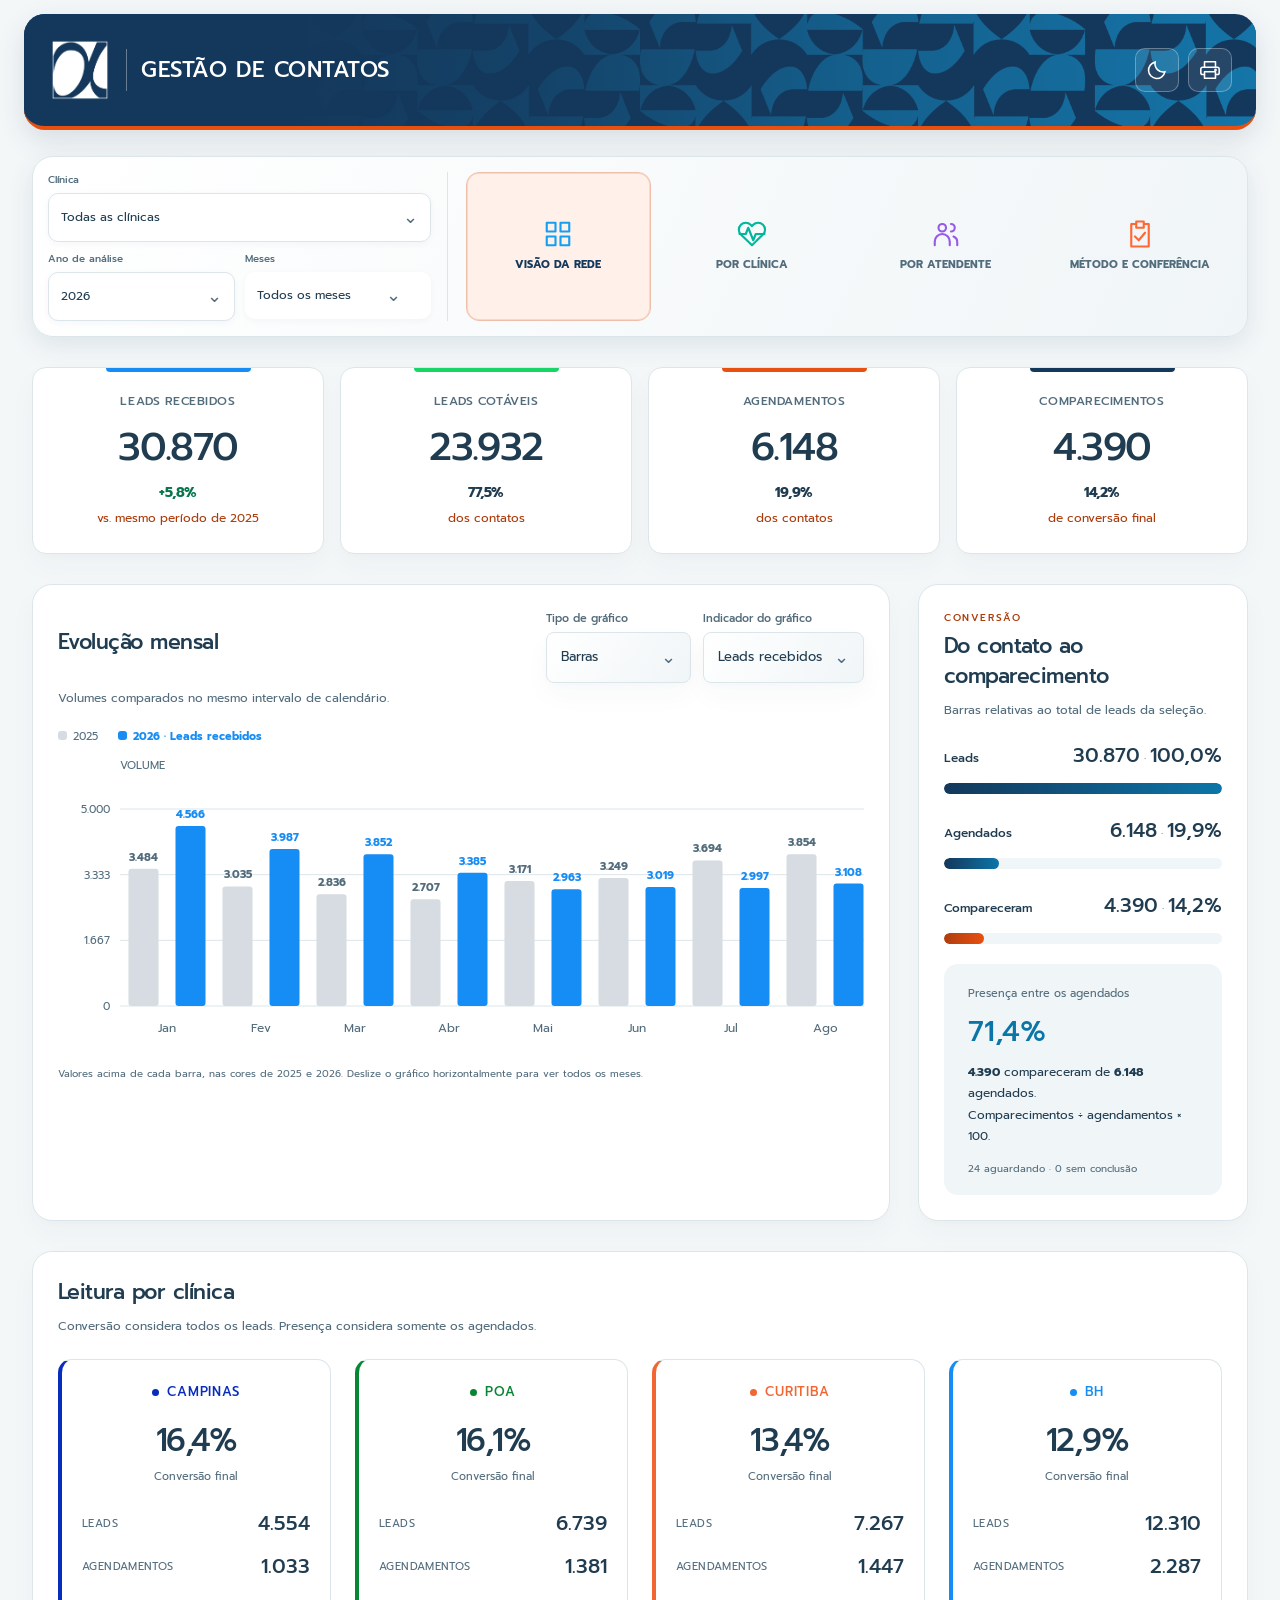
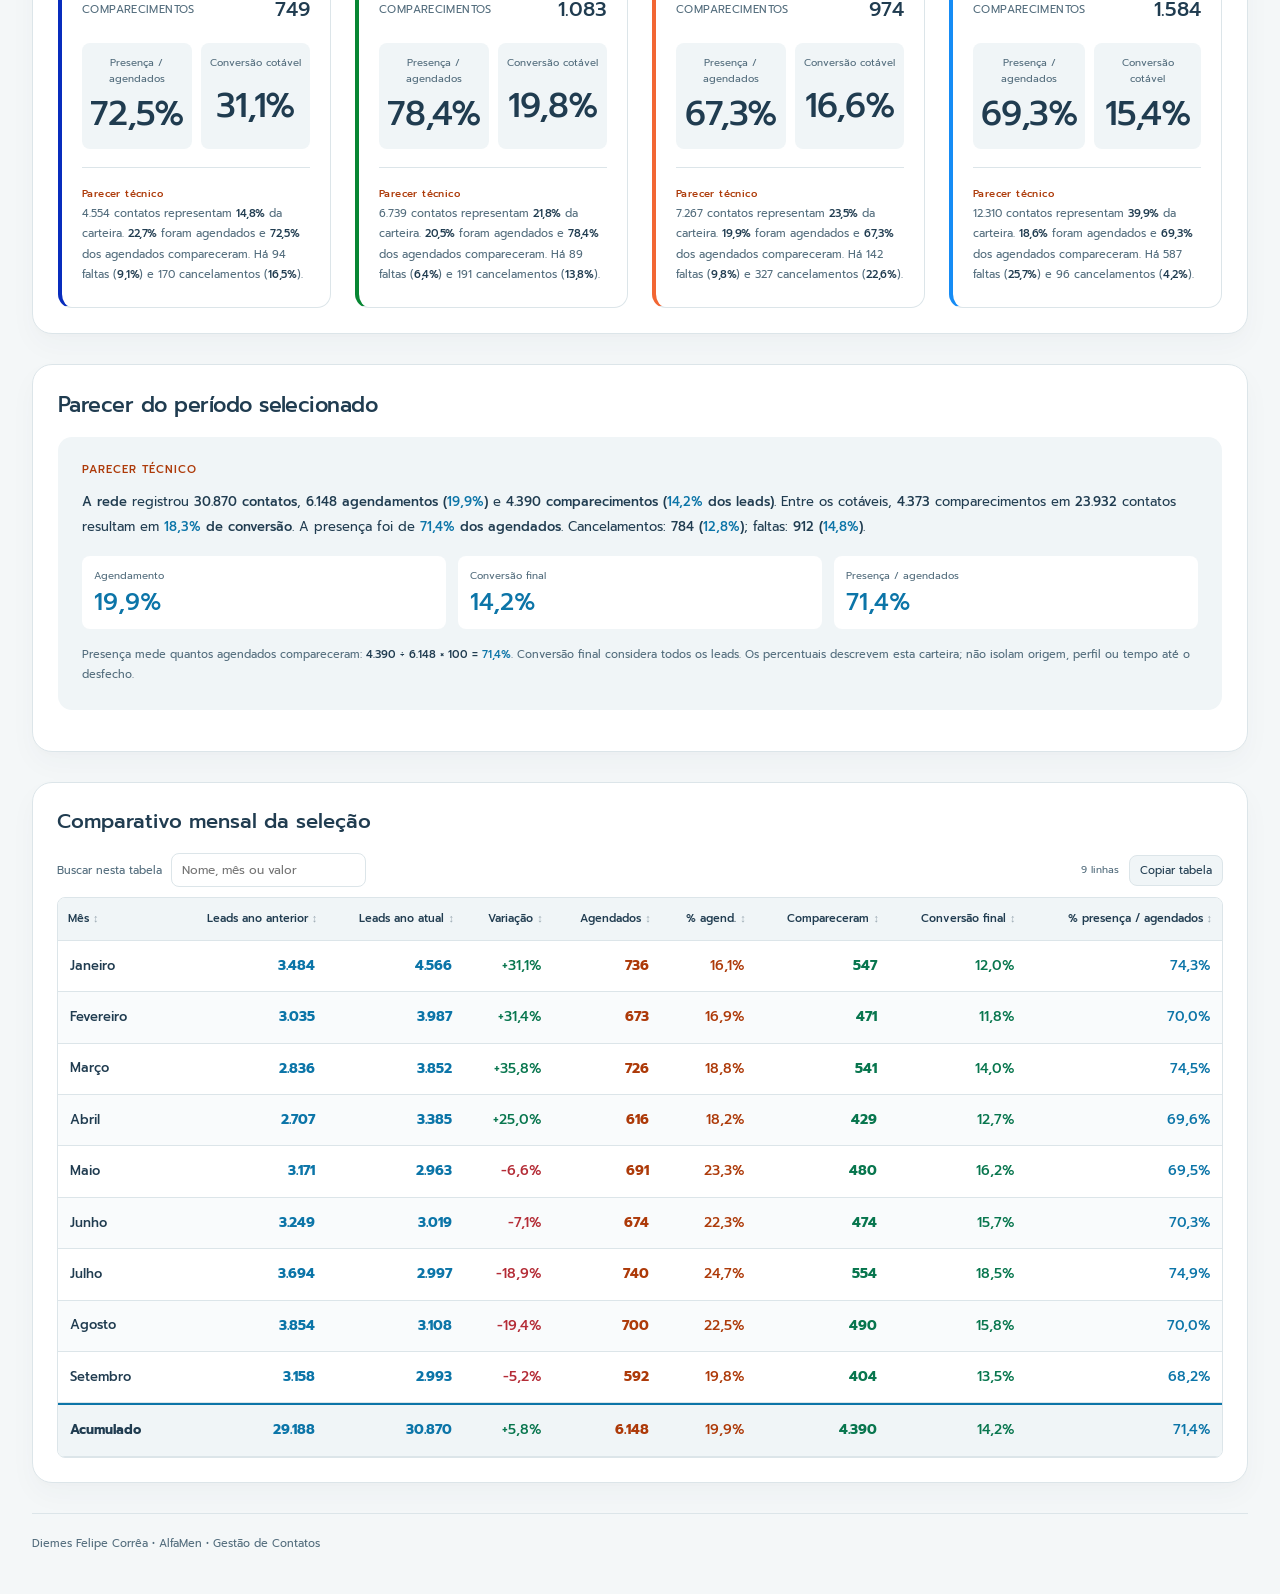
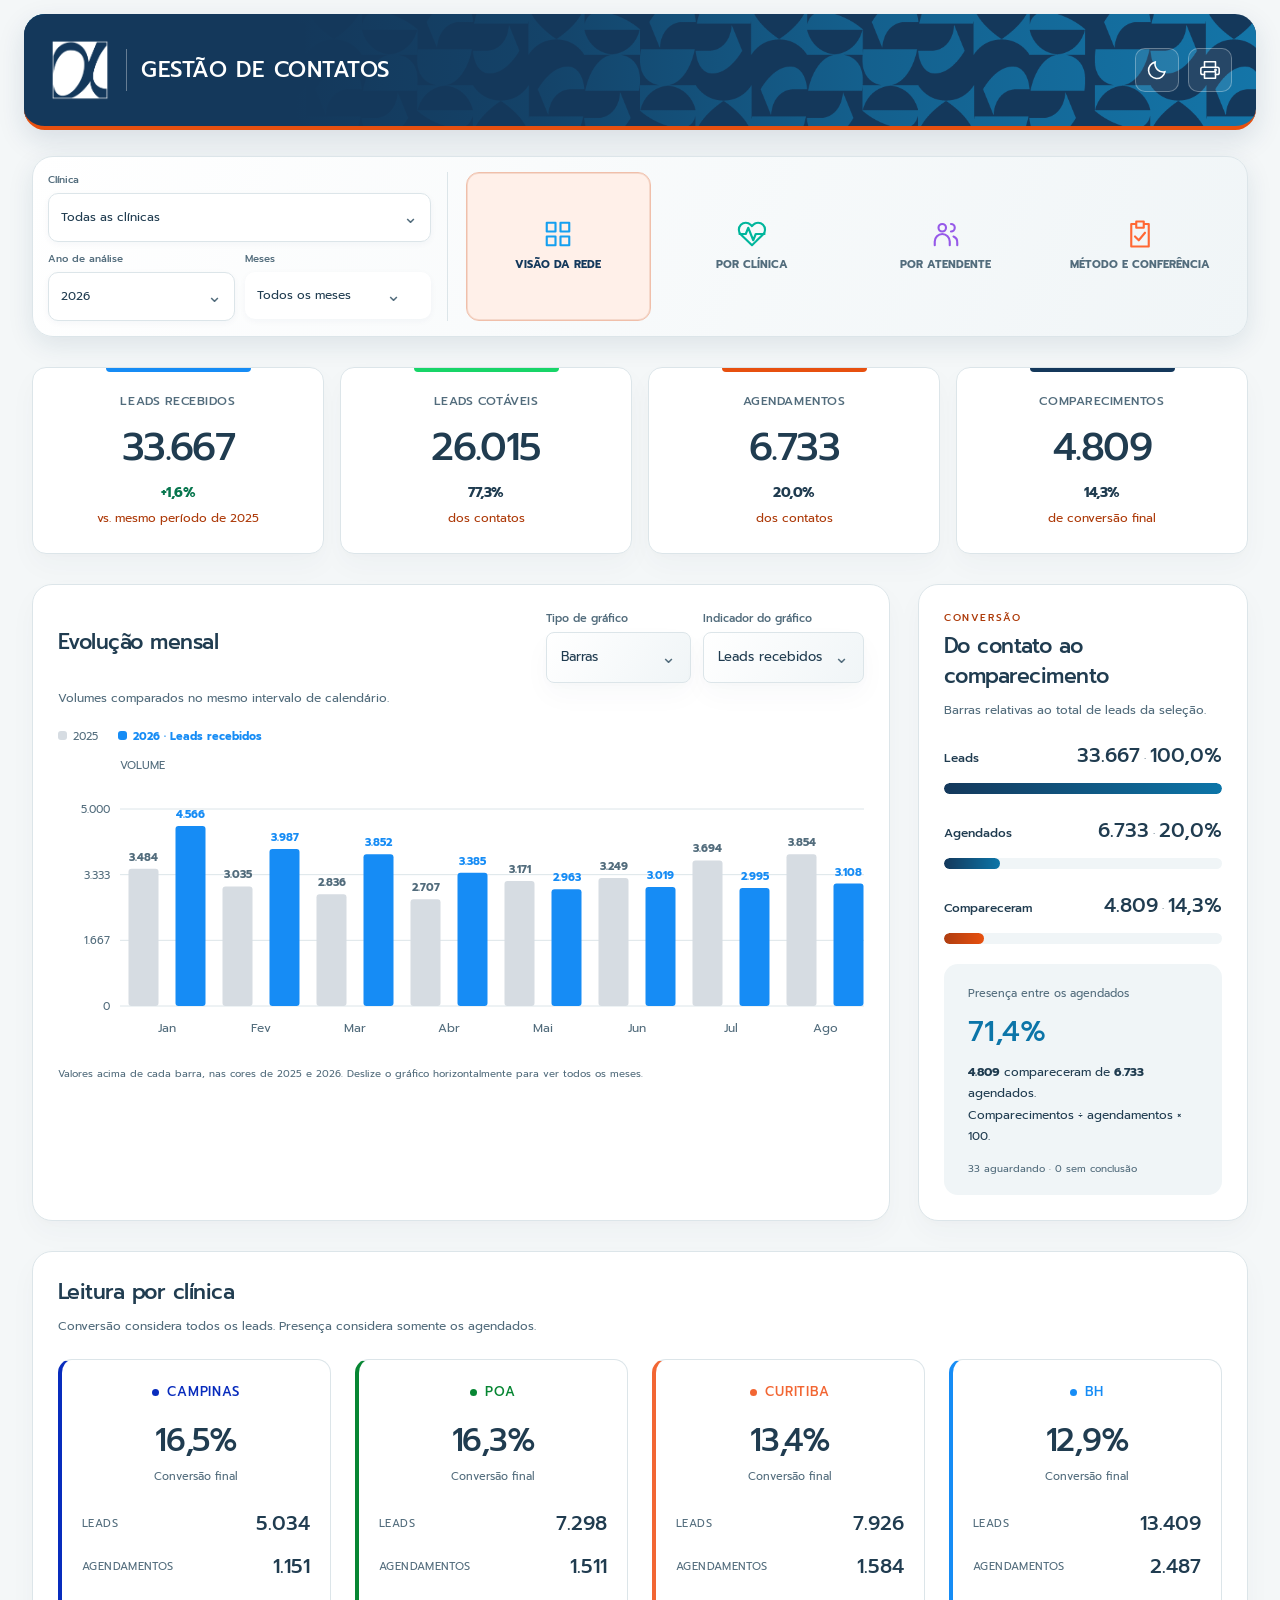
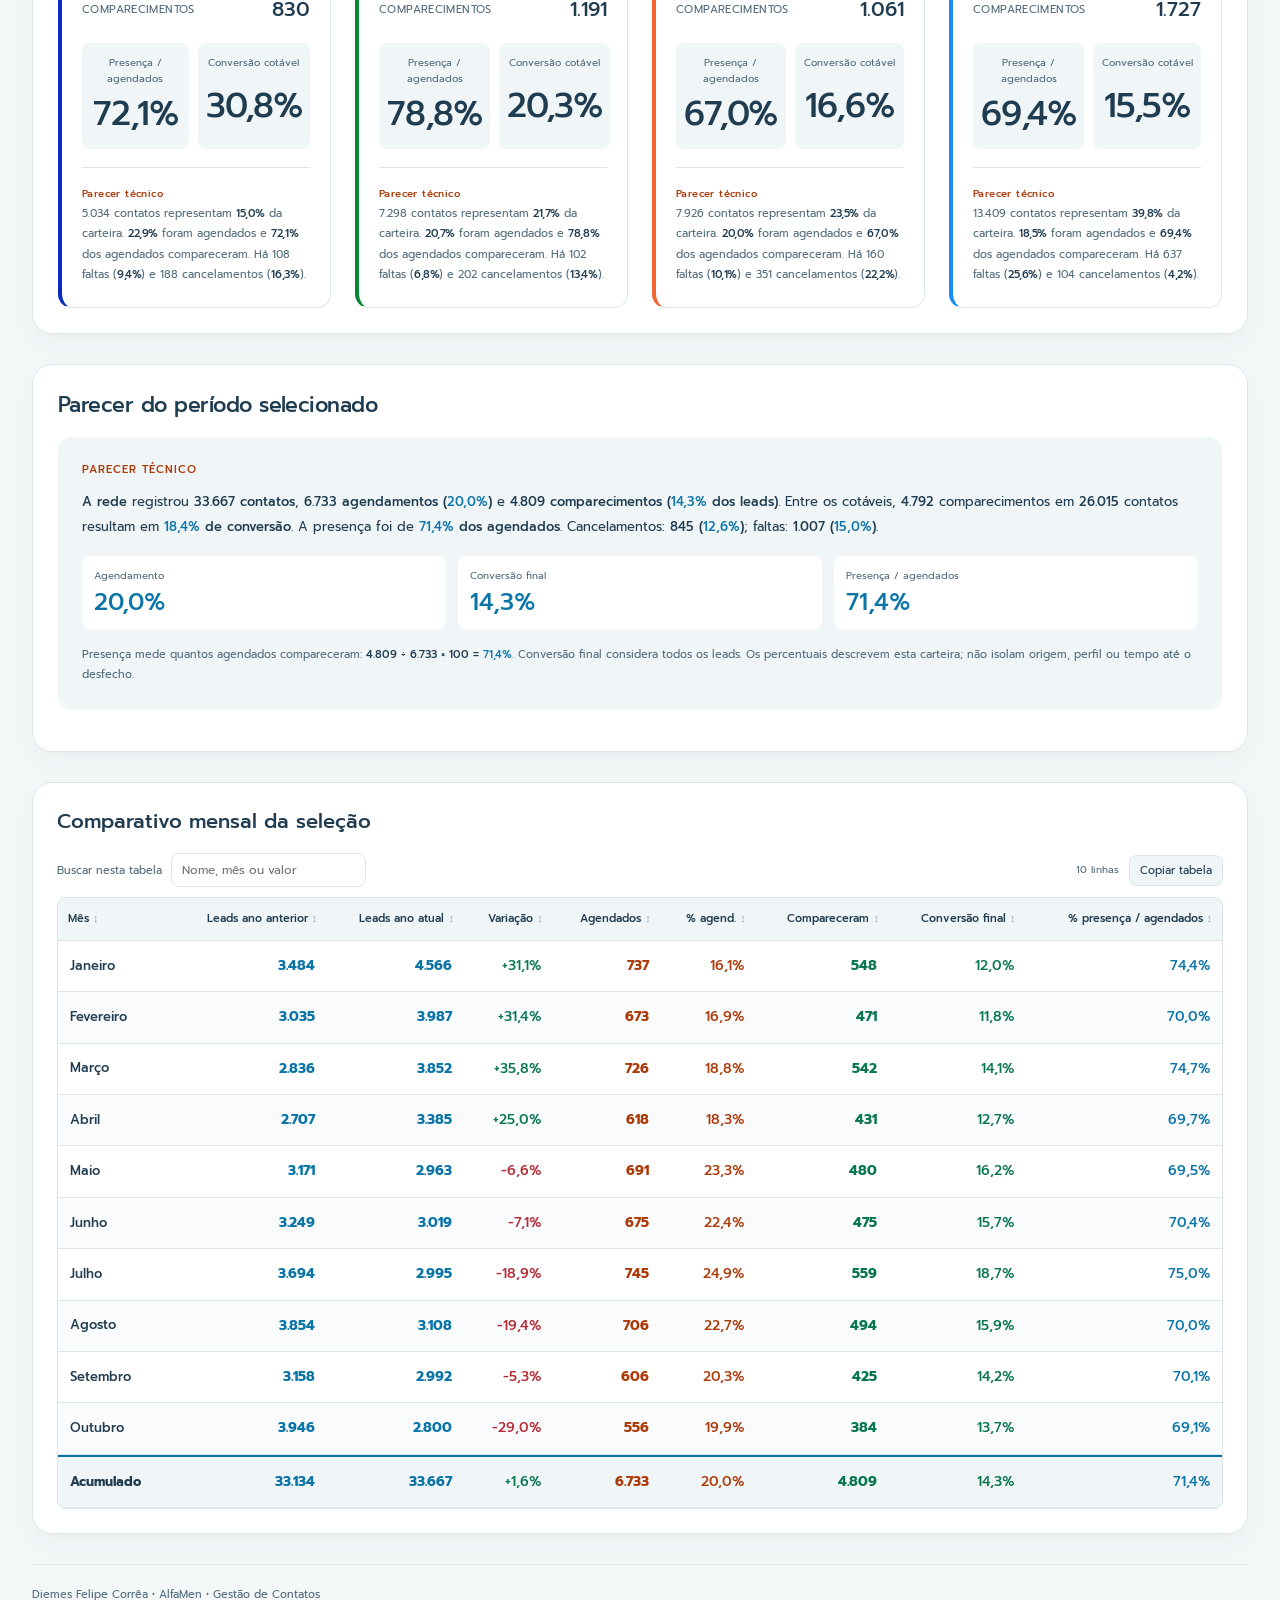
